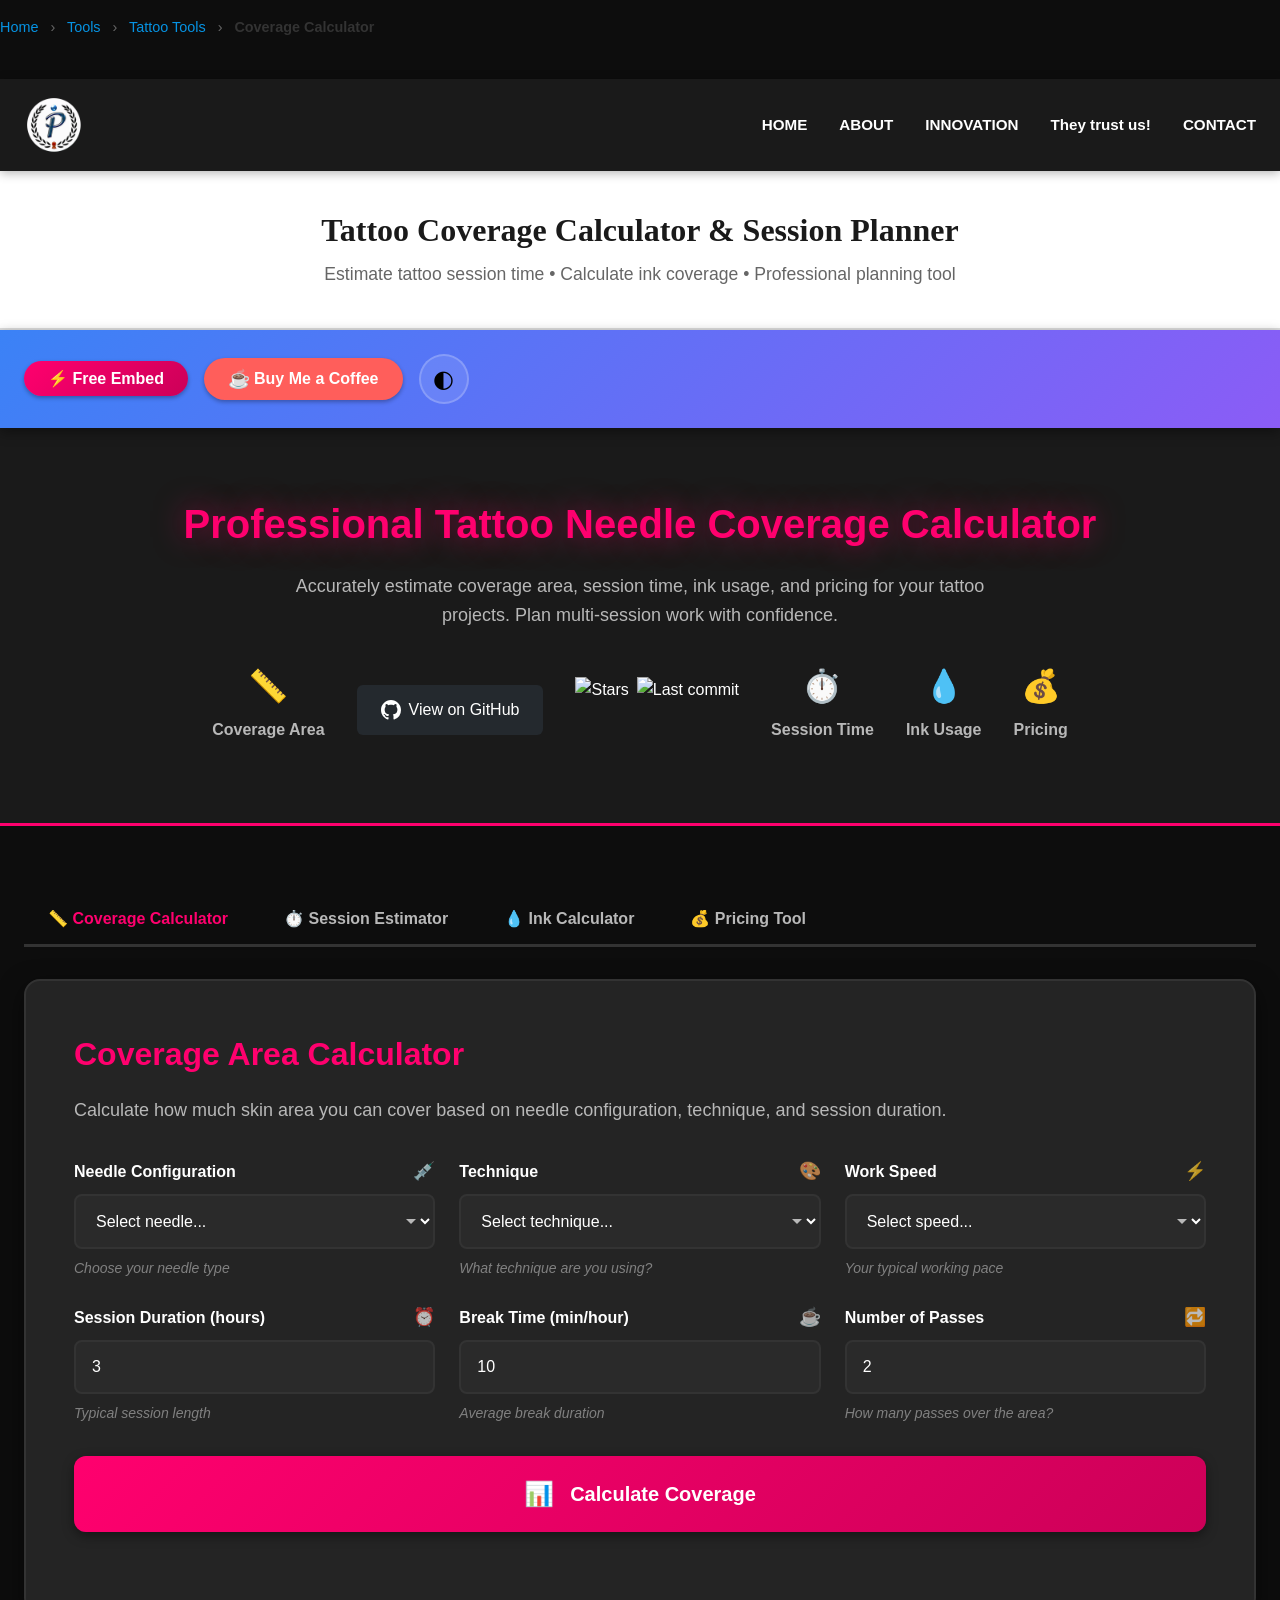
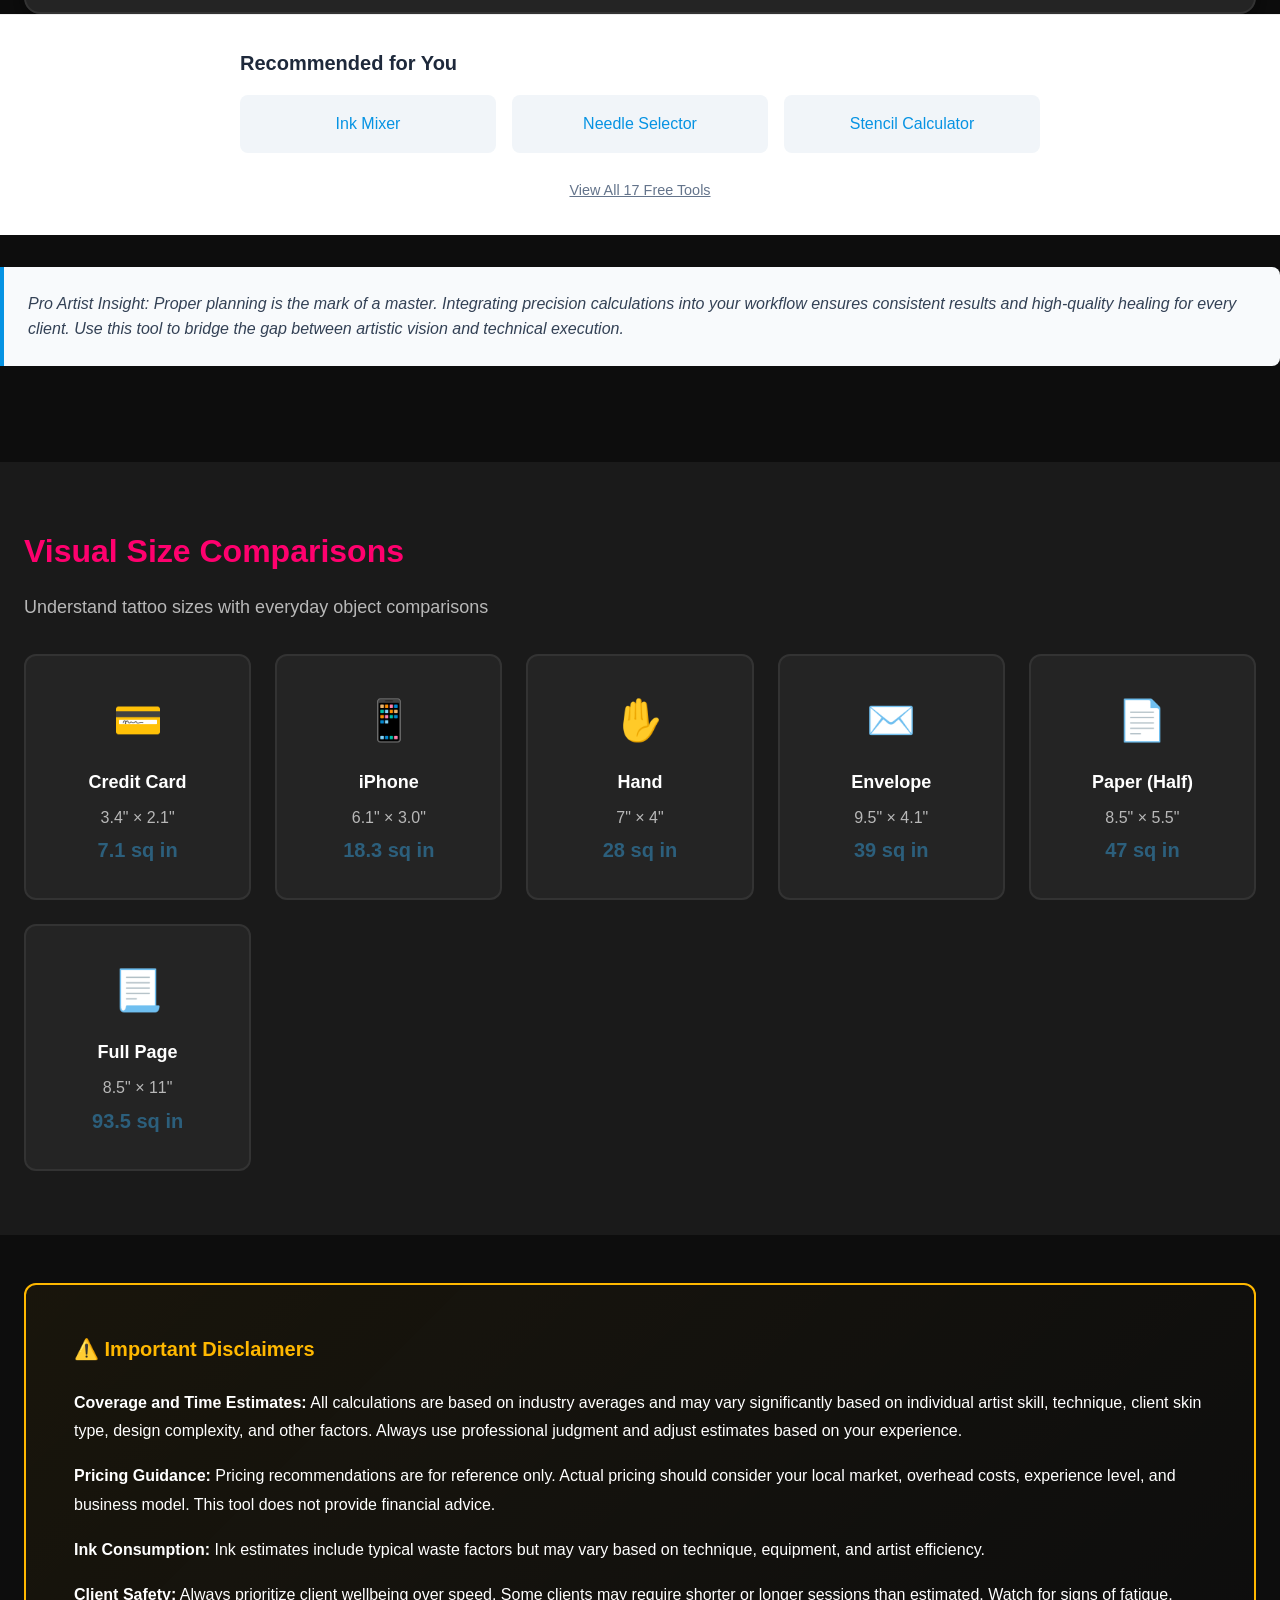
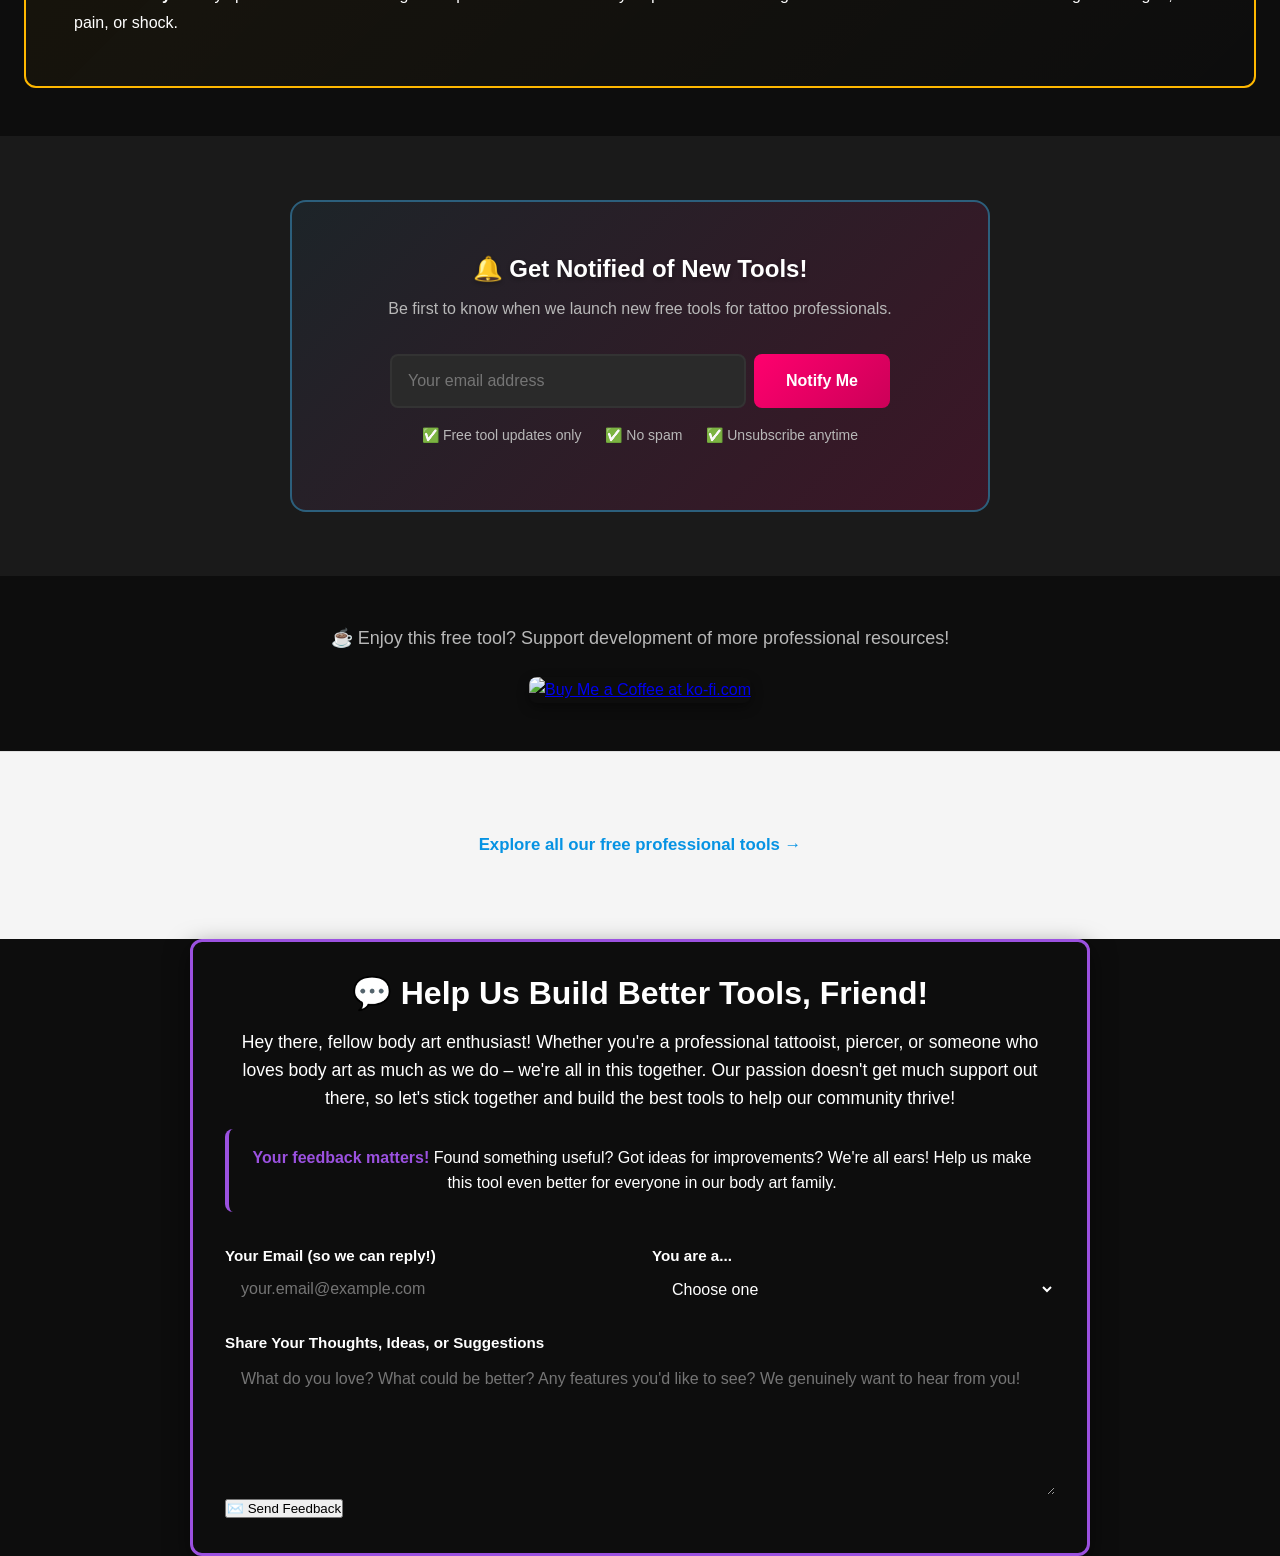
==== index.html @ 81797af0 "Initial commit: Coverage Calculator v1.0" ====
<!DOCTYPE html>
<html lang="en">
<head>
    <meta charset="UTF-8">
    <meta name="viewport" content="width=device-width, initial-scale=1.0">
    <meta name="description" content="Professional tattoo needle coverage calculator. Estimate session time, ink usage, and pricing for tattoo projects. Plan multi-session work with confidence. Free tool for tattoo artists.">
    <meta name="keywords" content="tattoo coverage calculator, tattoo needle coverage, tattoo session time, tattoo pricing calculator, tattoo ink consumption, tattoo session planner, professional tattoo calculator">
    <title>Professional Tattoo Needle Coverage Calculator | Tattoo Session Planner - Poli International</title>

    <!-- Open Graph Meta Tags -->
    <meta property="og:title" content="Professional Tattoo Needle Coverage Calculator - Free Tattoo Tool">
    <meta property="og:description" content="Calculate tattoo coverage, estimate session time, plan ink usage, and price projects accurately. Professional tool for tattoo artists.">
    <meta property="og:type" content="website">
    <meta property="og:url" content="https://poliinternational.com/tools/coverage-calculator/">

    <!-- Favicon -->
    <link rel="icon" type="image/x-icon" href="../images/favicon.ico">

    <!-- Stylesheets -->
    <link rel="stylesheet" href="css/style.css">

    <!-- Preconnect for performance -->
    <link rel="preconnect" href="https://storage.ko-fi.com">
<script type='application/ld+json'>
{
  "@context": "https://schema.org",
  "@type": "WebApplication",
  "name": "Tattoo Coverage Calculator",
  "url": "https://poliinternational.com/tools/coverage-calculator/",
  "description": "Estimate the area and time required for tattoo coverage",
  "applicationCategory": "UtilityApplication",
  "operatingSystem": "Any",
  "browserRequirements": "Requires JavaScript. Requires HTML5.",
  "offers": {
    "@type": "Offer",
    "price": "0",
    "priceCurrency": "USD"
  },
  "codeRepository": "https://github.com/poli-international/coverage-calculator",
  "author": {
    "@type": "Organization",
    "name": "Poli International",
    "url": "https://poliinternational.com",
    "sameAs": [
      "https://github.com/poli-international"
    ]
  },
  "creator": {
    "@type": "Organization",
    "name": "Poli International",
    "url": "https://poliinternational.com"
  },
  "maintainer": {
    "@type": "Organization",
    "name": "Poli International",
    "url": "https://poliinternational.com"
  },
  "dateModified": "2026-02-07",
  "license": "https://opensource.org/licenses/MIT",
  "isAccessibleForFree": true
}
</script>


    <!-- Twitter Cards -->
    <meta name="twitter:card" content="summary_large_image">
    <meta name="twitter:title" content="Coverage Calculator | Poli International">
    <meta name="twitter:description" content="Calculate tattoo session time and coverage area. Estimate ink usage and pricing for professional tattoo artists.">
    <meta name="twitter:image" content="https://poliinternational.com/wp-content/uploads/poli-tools-preview.jpg">
<style>
/* Breadcrumb Styles */
.breadcrumb-nav {
    padding: 1rem 0;
    margin-bottom: 1.5rem;
    font-size: 0.9rem;
}

.breadcrumb-nav a {
    color: #0693e3;
    text-decoration: none;
    transition: color 0.3s;
}

.breadcrumb-nav a:hover {
    color: #0575be;
    text-decoration: underline;
}

.breadcrumb-nav span {
    color: #666;
    margin: 0 0.5rem;
}

.breadcrumb-nav strong {
    color: #333;
}

/* Dark mode breadcrumb */
body.dark-mode .breadcrumb-nav span {
    color: #999;
}

body.dark-mode .breadcrumb-nav a {
    color: #60a5fa;
}

body.dark-mode .breadcrumb-nav strong {
    color: #e0e0e0;
}
</style>
</head>
<body class="coverage">
<nav class="breadcrumb-nav" aria-label="Breadcrumb">
    <a href="https://poliinternational.com/">Home</a>
    <span>›</span>
    <a href="https://poliinternational.com/tools/">Tools</a>
    <span>›</span>
    <a href="https://poliinternational.com/tools/#tattoo-tools">Tattoo Tools</a>
    <span>›</span>
    <strong>Coverage Calculator</strong>
</nav>

    <!-- Top Navigation Header (matching homepage style) -->
    <header class="site-header">
        <div class="site-header__container">
            <a href="https://poliinternational.com/" class="site-header__logo-link">
                <img src="images/Poli-International-Co.webp" alt="Poli International" class="site-header__logo">
            </a>
            <nav class="site-nav">
                <a href="https://poliinternational.com/" class="site-nav__link">HOME</a>
                <a href="https://poliinternational.com/who-we-are/" class="site-nav__link">ABOUT</a>
                <a href="https://poliinternational.com/our-creation/" class="site-nav__link">INNOVATION</a>
                <a href="https://poliinternational.com/they-trust-us/" class="site-nav__link">They trust us!</a>
                <a href="https://poliinternational.com/contact-us/" class="site-nav__link">CONTACT</a>
            </nav>
            </nav>
        </div>
    </header>

    <!-- Tool Title Section -->
    <section class="tool-title-section">
        <div class="container">
            <h1 class="tool-title">Tattoo Coverage Calculator & Session Planner</h1>
            <p class="tool-subtitle">Estimate tattoo session time • Calculate ink coverage • Professional planning tool</p>
        </div>
    </section>



    <!-- ═══════════════════════════════════════════════════════════
         HEADER
    ═══════════════════════════════════════════════════════════ -->
    <header class="coverage__header">
        <div class="coverage__header-container">
            

            <div class="coverage__header-controls">
                <button id="embed-button" class="coverage__embed-button" aria-label="Get embed code">
                    ⚡ Free Embed
                </button>
                <a href='https://ko-fi.com/C0C81NEXBV' target='_blank' class="coverage__kofi-button">
                    <span class="kofi-icon">☕</span>
                    <span class="kofi-text">Buy Me a Coffee</span>
                </a>
                <button id="theme-toggle" class="coverage__theme-toggle" aria-label="Toggle dark mode">
                    <span class="coverage__theme-icon">◐</span>
                </button>
            </div>
        </div>
    </header>

    <!-- ═══════════════════════════════════════════════════════════
         HERO SECTION
    ═══════════════════════════════════════════════════════════ -->
    <section class="coverage__hero">
        <div class="coverage__hero-container">
            <h2 class="coverage__title">Professional Tattoo Needle Coverage Calculator</h2>
            <p class="coverage__subtitle">
                Accurately estimate coverage area, session time, ink usage, and pricing for your tattoo projects.
                Plan multi-session work with confidence.
            </p>

            <div class="coverage__hero-features">
                <div class="coverage__hero-feature">
                    <span class="coverage__hero-icon">📏</span>
                    <span>Coverage Area</span>
                </div>
<!-- GitHub CTA -->
<div class='github-cta' style='margin: 1.5rem 0;'>
  <a href='https://github.com/poli-international/coverage-calculator' 
     target='_blank' rel='noopener noreferrer' class='btn-github' 
     style='display: inline-flex; align-items: center; gap: 0.5rem; padding: 0.75rem 1.5rem; background: #24292e; color: #ffffff; border-radius: 6px; text-decoration: none; font-weight: 500;'>
    <svg width='20' height='20' viewBox='0 0 16 16' fill='currentColor'>
      <path d='M8 0C3.58 0 0 3.58 0 8c0 3.54 2.29 6.53 5.47 7.59.4.07.55-.17.55-.38 0-.19-.01-.82-.01-1.49-2.01.37-2.53-.49-2.69-.94-.09-.23-.48-.94-.82-1.13-.28-.15-.68-.52-.01-.53.63-.01 1.08.58 1.23.82.72 1.21 1.87.87 2.33.66.07-.52.28-.87.51-1.07-1.78-.2-3.64-.89-3.64-3.95 0-.87.31-1.59.82-2.15-.08-.2-.36-1.02.08-2.12 0 0 .67-.21 2.2.82.64-.18 1.32-.27 2-.27.68 0 1.36.09 2 .27 1.53-1.04 2.2-.82 2.2-.82.44 1.1.16 1.92.08 2.12.51.56.82 1.27.82 2.15 0 3.07-1.87 3.75-3.65 3.95.29.25.54.73.54 1.48 0 1.07-.01 1.93-.01 2.2 0 .21.15.46.55.38A8.013 8.013 0 0016 8c0-4.42-3.58-8-8-8z'/>
    </svg>
    <span>View on GitHub</span>
  </a>
</div>
<!-- GitHub Stats -->
<div class='github-stats' style='display: flex; gap: 0.5rem; flex-wrap: wrap; margin: 1rem 0;'>
  <img src='https://img.shields.io/github/stars/poli-international/coverage-calculator?style=social' alt='Stars' loading='lazy'>
  <img src='https://img.shields.io/github/last-commit/poli-international/coverage-calculator' alt='Last commit' loading='lazy'>
</div>

                <div class="coverage__hero-feature">
                    <span class="coverage__hero-icon">⏱️</span>
                    <span>Session Time</span>
                </div>
                <div class="coverage__hero-feature">
                    <span class="coverage__hero-icon">💧</span>
                    <span>Ink Usage</span>
                </div>
                <div class="coverage__hero-feature">
                    <span class="coverage__hero-icon">💰</span>
                    <span>Pricing</span>
                </div>
            </div>
        </div>
    </section>

    <!-- ═══════════════════════════════════════════════════════════
         MAIN CALCULATOR INTERFACE
    ═══════════════════════════════════════════════════════════ -->
    <main class="coverage__main">
        <div class="coverage__container">

            <!-- CALCULATOR TABS -->
            <nav class="coverage__tabs" role="tablist">
                <button class="coverage__tab coverage__tab--active"
                        role="tab"
                        aria-selected="true"
                        aria-controls="coverage-panel"
                        data-tab="coverage">
                    📏 Coverage Calculator
                </button>
                <button class="coverage__tab"
                        role="tab"
                        aria-selected="false"
                        aria-controls="session-panel"
                        data-tab="session">
                    ⏱️ Session Estimator
                </button>
                <button class="coverage__tab"
                        role="tab"
                        aria-selected="false"
                        aria-controls="ink-panel"
                        data-tab="ink">
                    💧 Ink Calculator
                </button>
                <button class="coverage__tab"
                        role="tab"
                        aria-selected="false"
                        aria-controls="pricing-panel"
                        data-tab="pricing">
                    💰 Pricing Tool
                </button>
            </nav>

            <!-- ═══════════════════════════════════════════════════════════
                 TAB 1: COVERAGE AREA CALCULATOR
            ═══════════════════════════════════════════════════════════ -->
            <div id="coverage-panel"
                 class="coverage__panel coverage__panel--active"
                 role="tabpanel"
                 aria-labelledby="coverage-tab">

                <div class="coverage__panel-content">
                    <h2 class="coverage__section-title">Coverage Area Calculator</h2>
                    <p class="coverage__section-description">
                        Calculate how much skin area you can cover based on needle configuration, technique, and session duration.
                    </p>

                    <form id="coverage-form" class="coverage__form">
                        <div class="coverage__form-grid">

                            <!-- Needle Configuration -->
                            <div class="coverage__form-group">
                                <label for="needle-config" class="coverage__label">
                                    <span class="coverage__label-text">Needle Configuration</span>
                                    <span class="coverage__label-icon">💉</span>
                                </label>
                                <select id="needle-config" class="coverage__select" required>
                                    <option value="">Select needle...</option>
                                    <optgroup label="Round Liners">
                                        <option value="1RL">1RL - Single Needle (Micro Detail)</option>
                                        <option value="3RL">3RL - Fine Lines</option>
                                        <option value="5RL">5RL - Standard Outlines</option>
                                        <option value="7RL">7RL - Medium Bold Lines</option>
                                        <option value="9RL">9RL - Bold Outlines</option>
                                    </optgroup>
                                    <optgroup label="Round Shaders">
                                        <option value="5RS">5RS - Light Shading</option>
                                        <option value="7RS">7RS - Medium Shading</option>
                                        <option value="9RS">9RS - Heavy Shading</option>
                                    </optgroup>
                                    <optgroup label="Magnums (M1)">
                                        <option value="7M1">7M1 - Soft Shading</option>
                                        <option value="9M1">9M1 - Workhorse Shader</option>
                                        <option value="11M1">11M1 - Large Area Coverage</option>
                                        <option value="13M1">13M1 - Fast Coverage</option>
                                        <option value="15M2">15M2 - Maximum Coverage</option>
                                        <option value="18M2">18M2 - Large Pieces</option>
                                    </optgroup>
                                    <optgroup label="Curved Magnums">
                                        <option value="9CM">9CM - Smooth Gradients</option>
                                        <option value="11CM">11CM - Realism Work</option>
                                        <option value="13CM">13CM - Large Smooth Areas</option>
                                    </optgroup>
                                </select>
                                <span class="coverage__help-text">Choose your needle type</span>
                            </div>

                            <!-- Technique -->
                            <div class="coverage__form-group">
                                <label for="technique" class="coverage__label">
                                    <span class="coverage__label-text">Technique</span>
                                    <span class="coverage__label-icon">🎨</span>
                                </label>
                                <select id="technique" class="coverage__select" required>
                                    <option value="">Select technique...</option>
                                    <option value="lining">Lining (Outlines)</option>
                                    <option value="shading">Shading (Gradients)</option>
                                    <option value="color-packing">Color Packing (Solid Fill)</option>
                                    <option value="dotwork">Dotwork (Stippling)</option>
                                    <option value="whip-shading">Whip Shading</option>
                                </select>
                                <span class="coverage__help-text">What technique are you using?</span>
                            </div>

                            <!-- Work Speed -->
                            <div class="coverage__form-group">
                                <label for="work-speed" class="coverage__label">
                                    <span class="coverage__label-text">Work Speed</span>
                                    <span class="coverage__label-icon">⚡</span>
                                </label>
                                <select id="work-speed" class="coverage__select" required>
                                    <option value="">Select speed...</option>
                                    <option value="slow">Slow/Detail Work (Precision)</option>
                                    <option value="medium">Medium Speed (Standard)</option>
                                    <option value="fast">Fast/Bold Work (Coverage)</option>
                                </select>
                                <span class="coverage__help-text">Your typical working pace</span>
                            </div>

                            <!-- Session Duration -->
                            <div class="coverage__form-group">
                                <label for="session-hours" class="coverage__label">
                                    <span class="coverage__label-text">Session Duration (hours)</span>
                                    <span class="coverage__label-icon">⏰</span>
                                </label>
                                <input type="number"
                                       id="session-hours"
                                       class="coverage__input"
                                       min="0.5"
                                       max="12"
                                       step="0.5"
                                       value="3"
                                       required>
                                <span class="coverage__help-text">Typical session length</span>
                            </div>

                            <!-- Break Time -->
                            <div class="coverage__form-group">
                                <label for="break-time" class="coverage__label">
                                    <span class="coverage__label-text">Break Time (min/hour)</span>
                                    <span class="coverage__label-icon">☕</span>
                                </label>
                                <input type="number"
                                       id="break-time"
                                       class="coverage__input"
                                       min="0"
                                       max="30"
                                       step="5"
                                       value="10"
                                       required>
                                <span class="coverage__help-text">Average break duration</span>
                            </div>

                            <!-- Number of Passes -->
                            <div class="coverage__form-group">
                                <label for="passes" class="coverage__label">
                                    <span class="coverage__label-text">Number of Passes</span>
                                    <span class="coverage__label-icon">🔁</span>
                                </label>
                                <input type="number"
                                       id="passes"
                                       class="coverage__input"
                                       min="1"
                                       max="10"
                                       step="1"
                                       value="2"
                                       required>
                                <span class="coverage__help-text">How many passes over the area?</span>
                            </div>
                        </div>

                        <button type="submit" class="coverage__calculate-button">
                            <span class="coverage__button-icon">📊</span>
                            Calculate Coverage
                        </button>
                    </form>

                    <!-- Coverage Results -->
                    <div id="coverage-results" class="coverage__results" style="display: none;">
                        <div class="coverage__results-header">
                            <h3 class="coverage__results-title">Coverage Estimate</h3>
                            
                        </div>

                        <div class="coverage__results-grid">
                            <div class="coverage__result-card coverage__result-card--primary">
                                <div class="coverage__result-icon">📐</div>
                                <div class="coverage__result-label">Total Coverage</div>
                                
                                <div class="coverage__result-sublabel">Square inches</div>
                            </div>

                            <div class="coverage__result-card">
                                <div class="coverage__result-icon">📏</div>
                                <div class="coverage__result-label">Coverage (Metric)</div>
                                
                                <div class="coverage__result-sublabel">Square centimeters</div>
                            </div>

                            <div class="coverage__result-card">
                                <div class="coverage__result-icon">⏱️</div>
                                <div class="coverage__result-label">Working Time</div>
                                
                                <div class="coverage__result-sublabel">Actual tattooing</div>
                            </div>

                            <div class="coverage__result-card">
                                <div class="coverage__result-icon">📊</div>
                                <div class="coverage__result-label">Coverage Rate</div>
                                
                                <div class="coverage__result-sublabel">Sq in per hour</div>
                            </div>
                        </div>

                        
                        
                    </div>
                </div>
            </div>

            <!-- ═══════════════════════════════════════════════════════════
                 TAB 2: SESSION TIME ESTIMATOR
            ═══════════════════════════════════════════════════════════ -->
            <div id="session-panel"
                 class="coverage__panel"
                 role="tabpanel"
                 aria-labelledby="session-tab">

                <div class="coverage__panel-content">
                    <h2 class="coverage__section-title">Session Time Estimator</h2>
                    <p class="coverage__section-description">
                        Estimate realistic session time based on tattoo size, complexity, and body location.
                    </p>

                    <form id="session-form" class="coverage__form">
                        <div class="coverage__form-grid">

                            <!-- Tattoo Width -->
                            <div class="coverage__form-group">
                                <label for="tattoo-width" class="coverage__label">
                                    <span class="coverage__label-text">Width (inches)</span>
                                    <span class="coverage__label-icon">↔️</span>
                                </label>
                                <input type="number"
                                       id="tattoo-width"
                                       class="coverage__input"
                                       min="0.5"
                                       max="24"
                                       step="0.25"
                                       placeholder="e.g., 6"
                                       required>
                                <span class="coverage__help-text">Horizontal measurement</span>
                            </div>

                            <!-- Tattoo Height -->
                            <div class="coverage__form-group">
                                <label for="tattoo-height" class="coverage__label">
                                    <span class="coverage__label-text">Height (inches)</span>
                                    <span class="coverage__label-icon">↕️</span>
                                </label>
                                <input type="number"
                                       id="tattoo-height"
                                       class="coverage__input"
                                       min="0.5"
                                       max="24"
                                       step="0.25"
                                       placeholder="e.g., 8"
                                       required>
                                <span class="coverage__help-text">Vertical measurement</span>
                            </div>

                            <!-- Design Complexity -->
                            <div class="coverage__form-group coverage__form-group--full">
                                <label for="complexity" class="coverage__label">
                                    <span class="coverage__label-text">Design Complexity</span>
                                    <span class="coverage__label-icon">🎨</span>
                                </label>
                                <select id="complexity" class="coverage__select" required>
                                    <option value="">Select complexity...</option>
                                    <option value="simple-bold">Simple Bold (Traditional, minimal shading)</option>
                                    <option value="medium-detail">Medium Detail (Standard work, moderate shading)</option>
                                    <option value="high-detail">High Detail (Intricate work, careful shading)</option>
                                    <option value="photorealistic">Photorealistic (Extreme detail, multiple layers)</option>
                                    <option value="micro-detail">Micro Detail (Tiny intricate work, single needle)</option>
                                </select>
                                <span class="coverage__help-text">How complex is the design?</span>
                            </div>

                            <!-- Color Work -->
                            <div class="coverage__form-group">
                                <label for="color-work" class="coverage__label">
                                    <span class="coverage__label-text">Color Work</span>
                                    <span class="coverage__label-icon">🌈</span>
                                </label>
                                <select id="color-work" class="coverage__select" required>
                                    <option value="">Select color type...</option>
                                    <option value="blackgrey">Black & Grey Only</option>
                                    <option value="limited-color">Limited Color (2-4 colors)</option>
                                    <option value="full-color">Full Color (5+ colors)</option>
                                </select>
                                <span class="coverage__help-text">Color complexity</span>
                            </div>

                            <!-- Body Location -->
                            <div class="coverage__form-group">
                                <label for="body-location" class="coverage__label">
                                    <span class="coverage__label-text">Body Location</span>
                                    <span class="coverage__label-icon">👤</span>
                                </label>
                                <select id="body-location" class="coverage__select" required>
                                    <option value="">Select location...</option>
                                    <optgroup label="Easy Locations">
                                        <option value="outer-upper-arm">Outer Upper Arm</option>
                                        <option value="outer-forearm">Outer Forearm</option>
                                        <option value="outer-calf">Outer Calf</option>
                                        <option value="shoulder">Shoulder</option>
                                        <option value="upper-back">Upper Back</option>
                                    </optgroup>
                                    <optgroup label="Medium Locations">
                                        <option value="chest">Chest</option>
                                        <option value="thigh">Thigh</option>
                                        <option value="inner-forearm">Inner Forearm</option>
                                        <option value="lower-back">Lower Back</option>
                                    </optgroup>
                                    <optgroup label="Difficult Locations">
                                        <option value="ribs">Ribs</option>
                                        <option value="neck">Neck</option>
                                        <option value="hands">Hands</option>
                                        <option value="feet">Feet</option>
                                        <option value="spine">Spine</option>
                                        <option value="elbow-ditch">Elbow Ditch</option>
                                        <option value="knee-ditch">Knee Ditch</option>
                                    </optgroup>
                                </select>
                                <span class="coverage__help-text">Affects difficulty and session length</span>
                            </div>

                            <!-- Client Pain Tolerance -->
                            <div class="coverage__form-group">
                                <label for="pain-tolerance" class="coverage__label">
                                    <span class="coverage__label-text">Client Pain Tolerance</span>
                                    <span class="coverage__label-icon">💪</span>
                                </label>
                                <select id="pain-tolerance" class="coverage__select" required>
                                    <option value="">Select tolerance...</option>
                                    <option value="high">High (Few breaks needed)</option>
                                    <option value="medium">Medium (Standard breaks)</option>
                                    <option value="low">Low (Frequent breaks)</option>
                                </select>
                                <span class="coverage__help-text">Affects total session time</span>
                            </div>
                        </div>

                        <button type="submit" class="coverage__calculate-button">
                            <span class="coverage__button-icon">⏱️</span>
                            Estimate Session Time
                        </button>
                    </form>

                    <!-- Session Results -->
                    <div id="session-results" class="coverage__results" style="display: none;">
                        <div class="coverage__results-header">
                            <h3 class="coverage__results-title">Time Estimate</h3>
                            
                        </div>

                        <div class="coverage__results-grid">
                            <div class="coverage__result-card coverage__result-card--primary">
                                <div class="coverage__result-icon">⏰</div>
                                <div class="coverage__result-label">Total Time</div>
                                
                                <div class="coverage__result-sublabel">Hours needed</div>
                            </div>

                            <div class="coverage__result-card">
                                <div class="coverage__result-icon">📅</div>
                                <div class="coverage__result-label">Sessions Needed</div>
                                
                                <div class="coverage__result-sublabel">Recommended sessions</div>
                            </div>

                            <div class="coverage__result-card">
                                <div class="coverage__result-icon">⏱️</div>
                                <div class="coverage__result-label">Per Session</div>
                                
                                <div class="coverage__result-sublabel">Hours each</div>
                            </div>

                            <div class="coverage__result-card">
                                <div class="coverage__result-icon">📆</div>
                                <div class="coverage__result-label">Timeline</div>
                                
                                <div class="coverage__result-sublabel">Weeks to complete</div>
                            </div>
                        </div>

                        
                        
                    </div>
                </div>
            </div>

            <!-- ═══════════════════════════════════════════════════════════
                 TAB 3: INK CONSUMPTION CALCULATOR
            ═══════════════════════════════════════════════════════════ -->
            <div id="ink-panel"
                 class="coverage__panel"
                 role="tabpanel"
                 aria-labelledby="ink-tab">

                <div class="coverage__panel-content">
                    <h2 class="coverage__section-title">Ink Consumption Calculator</h2>
                    <p class="coverage__section-description">
                        Calculate estimated ink usage based on coverage area, technique, and saturation level.
                    </p>

                    <form id="ink-form" class="coverage__form">
                        <div class="coverage__form-grid">

                            <!-- Coverage Area -->
                            <div class="coverage__form-group">
                                <label for="ink-area" class="coverage__label">
                                    <span class="coverage__label-text">Coverage Area (sq in)</span>
                                    <span class="coverage__label-icon">📐</span>
                                </label>
                                <input type="number"
                                       id="ink-area"
                                       class="coverage__input"
                                       min="0.25"
                                       max="500"
                                       step="0.25"
                                       placeholder="e.g., 48"
                                       required>
                                <span class="coverage__help-text">Total tattoo area</span>
                            </div>

                            <!-- Ink Technique -->
                            <div class="coverage__form-group">
                                <label for="ink-technique" class="coverage__label">
                                    <span class="coverage__label-text">Technique</span>
                                    <span class="coverage__label-icon">🎨</span>
                                </label>
                                <select id="ink-technique" class="coverage__select" required>
                                    <option value="">Select technique...</option>
                                    <option value="lining">Lining (Minimal ink usage)</option>
                                    <option value="light-shading">Light Shading (Gradients)</option>
                                    <option value="medium-shading">Medium Shading (Standard B&G)</option>
                                    <option value="solid-black">Solid Black (High consumption)</option>
                                    <option value="color-packing">Color Packing (Multiple colors)</option>
                                    <option value="color-blending">Color Blending (Mixed colors)</option>
                                </select>
                                <span class="coverage__help-text">How are you working?</span>
                            </div>

                            <!-- Saturation Level -->
                            <div class="coverage__form-group">
                                <label for="saturation" class="coverage__label">
                                    <span class="coverage__label-text">Saturation Level</span>
                                    <span class="coverage__label-icon">💧</span>
                                </label>
                                <select id="saturation" class="coverage__select" required>
                                    <option value="">Select saturation...</option>
                                    <option value="light">Light (Subtle, thin wash)</option>
                                    <option value="medium">Medium (Standard saturation)</option>
                                    <option value="heavy">Heavy/Solid (Full saturation)</option>
                                </select>
                                <span class="coverage__help-text">Ink density</span>
                            </div>

                            <!-- Number of Colors -->
                            <div class="coverage__form-group">
                                <label for="color-count" class="coverage__label">
                                    <span class="coverage__label-text">Number of Colors</span>
                                    <span class="coverage__label-icon">🎨</span>
                                </label>
                                <input type="number"
                                       id="color-count"
                                       class="coverage__input"
                                       min="1"
                                       max="20"
                                       step="1"
                                       value="1"
                                       required>
                                <span class="coverage__help-text">Including black</span>
                            </div>

                            <!-- Passes Required -->
                            <div class="coverage__form-group">
                                <label for="ink-passes" class="coverage__label">
                                    <span class="coverage__label-text">Passes Required</span>
                                    <span class="coverage__label-icon">🔁</span>
                                </label>
                                <input type="number"
                                       id="ink-passes"
                                       class="coverage__input"
                                       min="1"
                                       max="10"
                                       step="1"
                                       value="2"
                                       required>
                                <span class="coverage__help-text">How many passes?</span>
                            </div>

                            <!-- Waste Factor -->
                            <div class="coverage__form-group">
                                <label for="waste-factor" class="coverage__label">
                                    <span class="coverage__label-text">Waste Factor</span>
                                    <span class="coverage__label-icon">♻️</span>
                                </label>
                                <select id="waste-factor" class="coverage__select" required>
                                    <option value="">Select waste level...</option>
                                    <option value="low">Low (1.2x - Experienced)</option>
                                    <option value="medium">Medium (1.4x - Standard)</option>
                                    <option value="high">High (1.6x - Color mixing)</option>
                                </select>
                                <span class="coverage__help-text">Typical waste multiplier</span>
                            </div>
                        </div>

                        <button type="submit" class="coverage__calculate-button">
                            <span class="coverage__button-icon">💧</span>
                            Calculate Ink Usage
                        </button>
                    </form>

                    <!-- Ink Results -->
                    <div id="ink-results" class="coverage__results" style="display: none;">
                        <div class="coverage__results-header">
                            <h3 class="coverage__results-title">Ink Consumption</h3>
                        </div>

                        <div class="coverage__results-grid">
                            <div class="coverage__result-card coverage__result-card--primary">
                                <div class="coverage__result-icon">💧</div>
                                <div class="coverage__result-label">Total Ink</div>
                                
                                <div class="coverage__result-sublabel">Milliliters</div>
                            </div>

                            <div class="coverage__result-card">
                                <div class="coverage__result-icon">🎨</div>
                                <div class="coverage__result-label">Per Color</div>
                                
                                <div class="coverage__result-sublabel">ML each</div>
                            </div>

                            <div class="coverage__result-card">
                                <div class="coverage__result-icon">🧪</div>
                                <div class="coverage__result-label">Ink Caps</div>
                                
                                <div class="coverage__result-sublabel">5ml caps needed</div>
                            </div>

                            <div class="coverage__result-card">
                                <div class="coverage__result-icon">💰</div>
                                <div class="coverage__result-label">Cost Estimate</div>
                                
                                <div class="coverage__result-sublabel">Ink cost</div>
                            </div>
                        </div>

                        
                    </div>
                </div>
            </div>

            <!-- ═══════════════════════════════════════════════════════════
                 TAB 4: PRICING CALCULATOR
            ═══════════════════════════════════════════════════════════ -->
            <div id="pricing-panel"
                 class="coverage__panel"
                 role="tabpanel"
                 aria-labelledby="pricing-tab">

                <div class="coverage__panel-content">
                    <h2 class="coverage__section-title">Pricing Calculator</h2>
                    <p class="coverage__section-description">
                        Calculate suggested pricing based on time, complexity, and your hourly rate.
                    </p>

                    <form id="pricing-form" class="coverage__form">
                        <div class="coverage__form-grid">

                            <!-- Total Hours -->
                            <div class="coverage__form-group">
                                <label for="pricing-hours" class="coverage__label">
                                    <span class="coverage__label-text">Total Hours</span>
                                    <span class="coverage__label-icon">⏰</span>
                                </label>
                                <input type="number"
                                       id="pricing-hours"
                                       class="coverage__input"
                                       min="0.5"
                                       max="100"
                                       step="0.5"
                                       placeholder="e.g., 8"
                                       required>
                                <span class="coverage__help-text">Estimated total time</span>
                            </div>

                            <!-- Hourly Rate -->
                            <div class="coverage__form-group">
                                <label for="hourly-rate" class="coverage__label">
                                    <span class="coverage__label-text">Hourly Rate ($)</span>
                                    <span class="coverage__label-icon">💵</span>
                                </label>
                                <input type="number"
                                       id="hourly-rate"
                                       class="coverage__input"
                                       min="50"
                                       max="500"
                                       step="10"
                                       placeholder="e.g., 150"
                                       required>
                                <span class="coverage__help-text">Your standard rate</span>
                            </div>

                            <!-- Pricing Complexity -->
                            <div class="coverage__form-group">
                                <label for="pricing-complexity" class="coverage__label">
                                    <span class="coverage__label-text">Design Complexity</span>
                                    <span class="coverage__label-icon">🎨</span>
                                </label>
                                <select id="pricing-complexity" class="coverage__select" required>
                                    <option value="">Select complexity...</option>
                                    <option value="simple-bold">Simple Bold (0.9x)</option>
                                    <option value="medium-detail">Medium Detail (1.0x)</option>
                                    <option value="high-detail">High Detail (1.2x)</option>
                                    <option value="photorealistic">Photorealistic (1.5x)</option>
                                    <option value="micro-detail">Micro Detail (1.8x)</option>
                                </select>
                                <span class="coverage__help-text">Affects final price</span>
                            </div>

                            <!-- Coverage Area -->
                            <div class="coverage__form-group">
                                <label for="pricing-area" class="coverage__label">
                                    <span class="coverage__label-text">Total Area (sq in)</span>
                                    <span class="coverage__label-icon">📐</span>
                                </label>
                                <input type="number"
                                       id="pricing-area"
                                       class="coverage__input"
                                       min="1"
                                       max="500"
                                       step="1"
                                       placeholder="e.g., 48"
                                       required>
                                <span class="coverage__help-text">For per-sq-inch calculation</span>
                            </div>

                            <!-- Deposit Percentage -->
                            <div class="coverage__form-group">
                                <label for="deposit-percent" class="coverage__label">
                                    <span class="coverage__label-text">Deposit %</span>
                                    <span class="coverage__label-icon">💳</span>
                                </label>
                                <input type="number"
                                       id="deposit-percent"
                                       class="coverage__input"
                                       min="0"
                                       max="100"
                                       step="5"
                                       value="20"
                                       required>
                                <span class="coverage__help-text">Upfront deposit</span>
                            </div>

                            <!-- Number of Sessions -->
                            <div class="coverage__form-group">
                                <label for="pricing-sessions" class="coverage__label">
                                    <span class="coverage__label-text">Sessions</span>
                                    <span class="coverage__label-icon">📅</span>
                                </label>
                                <input type="number"
                                       id="pricing-sessions"
                                       class="coverage__input"
                                       min="1"
                                       max="20"
                                       step="1"
                                       value="1"
                                       required>
                                <span class="coverage__help-text">Multi-session project?</span>
                            </div>
                        </div>

                        <button type="submit" class="coverage__calculate-button">
                            <span class="coverage__button-icon">💰</span>
                            Calculate Price
                        </button>
                    </form>

                    <!-- Pricing Results -->
                    <div id="pricing-results" class="coverage__results" style="display: none;">
                        <div class="coverage__results-header">
                            <h3 class="coverage__results-title">Pricing Estimate</h3>
                            
                        </div>

                        <div class="coverage__results-grid">
                            <div class="coverage__result-card coverage__result-card--primary">
                                <div class="coverage__result-icon">💰</div>
                                <div class="coverage__result-label">Suggested Price</div>
                                
                                <div class="coverage__result-sublabel">Total project</div>
                            </div>

                            <div class="coverage__result-card">
                                <div class="coverage__result-icon">📊</div>
                                <div class="coverage__result-label">Price Range</div>
                                
                                <div class="coverage__result-sublabel">Min - Max</div>
                            </div>

                            <div class="coverage__result-card">
                                <div class="coverage__result-icon">💳</div>
                                <div class="coverage__result-label">Deposit</div>
                                
                                <div class="coverage__result-sublabel">Upfront payment</div>
                            </div>

                            <div class="coverage__result-card">
                                <div class="coverage__result-icon">📏</div>
                                <div class="coverage__result-label">Per Sq Inch</div>
                                
                                <div class="coverage__result-sublabel">Unit pricing</div>
                            </div>
                        </div>

                        
                        
                    </div>
                </div>
            </div>

        </div>
    

<!-- Related Tools Section -->
<section class="related-tools-section" style="padding: 2rem 1rem; background: #fff; border-top: 1px solid #eee;">
    <div style="max-width: 800px; margin: 0 auto;">
        <h3 style="font-size: 1.25rem; margin-bottom: 1rem; color: #1e293b;">Recommended for You</h3>
        <div style="display: grid; grid-template-columns: repeat(auto-fit, minmax(200px, 1fr)); gap: 1rem;">
            <a href="https://poliinternational.com/ink-mixer/" style="display: block; padding: 1rem; background: #f1f5f9; border-radius: 8px; text-decoration: none; color: #0693e3; font-weight: 500; text-align: center; transition: background 0.2s;">Ink Mixer</a>
            <a href="https://poliinternational.com/needle-selector/" style="display: block; padding: 1rem; background: #f1f5f9; border-radius: 8px; text-decoration: none; color: #0693e3; font-weight: 500; text-align: center; transition: background 0.2s;">Needle Selector</a>
            <a href="https://poliinternational.com/stencil-calculator/" style="display: block; padding: 1rem; background: #f1f5f9; border-radius: 8px; text-decoration: none; color: #0693e3; font-weight: 500; text-align: center; transition: background 0.2s;">Stencil Calculator</a>
        </div>
        <div style="text-align: center; margin-top: 1.5rem;">
            <a href="https://poliinternational.com/tools/" style="color: #64748b; text-decoration: underline; font-size: 0.9rem;">View All 17 Free Tools</a>
        </div>
    </div>
</section>

<!-- GEO Semantic Block -->
<aside class="geo-summary-block" style="background: #f8fafc; border-left: 4px solid #0693e3; padding: 1.5rem; margin: 2rem 0; font-style: italic; color: #334155; border-radius: 0 8px 8px 0;">
    <p style="margin: 0; line-height: 1.6;">Pro Artist Insight: Proper planning is the mark of a master. Integrating precision calculations into your workflow ensures consistent results and high-quality healing for every client. Use this tool to bridge the gap between artistic vision and technical execution.</p>
</aside>

</main>

    <!-- ═══════════════════════════════════════════════════════════
         SIZE COMPARISON GUIDE
    ═══════════════════════════════════════════════════════════ -->
    <section class="coverage__size-guide">
        <div class="coverage__container">
            <h2 class="coverage__section-title">Visual Size Comparisons</h2>
            <p class="coverage__section-description">
                Understand tattoo sizes with everyday object comparisons
            </p>

            <div class="coverage__size-grid">
                <div class="coverage__size-card">
                    <div class="coverage__size-icon">💳</div>
                    <h3 class="coverage__size-name">Credit Card</h3>
                    <p class="coverage__size-dimensions">3.4" × 2.1"</p>
                    <p class="coverage__size-area">7.1 sq in</p>
                </div>

                <div class="coverage__size-card">
                    <div class="coverage__size-icon">📱</div>
                    <h3 class="coverage__size-name">iPhone</h3>
                    <p class="coverage__size-dimensions">6.1" × 3.0"</p>
                    <p class="coverage__size-area">18.3 sq in</p>
                </div>

                <div class="coverage__size-card">
                    <div class="coverage__size-icon">✋</div>
                    <h3 class="coverage__size-name">Hand</h3>
                    <p class="coverage__size-dimensions">7" × 4"</p>
                    <p class="coverage__size-area">28 sq in</p>
                </div>

                <div class="coverage__size-card">
                    <div class="coverage__size-icon">✉️</div>
                    <h3 class="coverage__size-name">Envelope</h3>
                    <p class="coverage__size-dimensions">9.5" × 4.1"</p>
                    <p class="coverage__size-area">39 sq in</p>
                </div>

                <div class="coverage__size-card">
                    <div class="coverage__size-icon">📄</div>
                    <h3 class="coverage__size-name">Paper (Half)</h3>
                    <p class="coverage__size-dimensions">8.5" × 5.5"</p>
                    <p class="coverage__size-area">47 sq in</p>
                </div>

                <div class="coverage__size-card">
                    <div class="coverage__size-icon">📃</div>
                    <h3 class="coverage__size-name">Full Page</h3>
                    <p class="coverage__size-dimensions">8.5" × 11"</p>
                    <p class="coverage__size-area">93.5 sq in</p>
                </div>
            </div>
        </div>
    </section>

    <!-- ═══════════════════════════════════════════════════════════
         DISCLAIMERS
    ═══════════════════════════════════════════════════════════ -->
    <section class="coverage__disclaimers">
        <div class="coverage__container">
            <div class="coverage__disclaimer-box coverage__disclaimer-box--warning">
                <h3 class="coverage__disclaimer-title">⚠️ Important Disclaimers</h3>
                <div class="coverage__disclaimer-content">
                    <p><strong>Coverage and Time Estimates:</strong> All calculations are based on industry averages and may vary significantly based on individual artist skill, technique, client skin type, design complexity, and other factors. Always use professional judgment and adjust estimates based on your experience.</p>

                    <p><strong>Pricing Guidance:</strong> Pricing recommendations are for reference only. Actual pricing should consider your local market, overhead costs, experience level, and business model. This tool does not provide financial advice.</p>

                    <p><strong>Ink Consumption:</strong> Ink estimates include typical waste factors but may vary based on technique, equipment, and artist efficiency.</p>

                    <p><strong>Client Safety:</strong> Always prioritize client wellbeing over speed. Some clients may require shorter or longer sessions than estimated. Watch for signs of fatigue, pain, or shock.</p>
                </div>
            </div>
        </div>
    </section>

    <!-- ═══════════════════════════════════════════════════════════
         EMAIL CAPTURE FORM (Footer Location)
    ═══════════════════════════════════════════════════════════ -->
    <section class="coverage__email-section">
        <div class="coverage__container">
            <div class="coverage__email-box">
                <h2 class="coverage__email-title">🔔 Get Notified of New Tools!</h2>
                <p class="coverage__email-subtitle">Be first to know when we launch new free tools for tattoo professionals.</p>

                <form id="footer-email-form" class="coverage__email-form" data-location="footer">
                    <div class="coverage__email-input-group">
                        <input type="email"
                               id="footer-email-input"
                               class="coverage__email-input"
                               placeholder="Your email address"
                               required
                               aria-label="Email address">
                        <button type="submit" class="coverage__email-submit">Notify Me</button>
                    </div>
                    <p class="coverage__email-success" id="footer-email-success" style="display: none;">
                        ✅ Thanks! We'll notify you when new tools launch!
                    </p>
                    <p class="coverage__email-error" id="footer-email-error" style="display: none;">
                        ❌ Please enter a valid email address.
                    </p>
                    <div class="coverage__email-trust">
                        <span>✅ Free tool updates only</span>
                        <span>✅ No spam</span>
                        <span>✅ Unsubscribe anytime</span>
                    </div>
                </form>
            </div>
        </div>
    </section>

    <!-- ═══════════════════════════════════════════════════════════
         KO-FI SECTION (Footer Location)
    ═══════════════════════════════════════════════════════════ -->
    <section class="coverage__kofi-section">
        <div class="coverage__container">
            <p class="coverage__kofi-text">☕ Enjoy this free tool? Support development of more professional resources!</p>
            <a href='https://ko-fi.com/C0C81NEXBV' target='_blank' class="coverage__kofi">
                <img src='https://storage.ko-fi.com/cdn/kofi6.png?v=6'
                     border='0'
                     alt='Buy Me a Coffee at ko-fi.com'
                     class="coverage__kofi-img" />
            </a>
        </div>
    </section>

        <!-- MORE TOOLS NAVIGATION -->
    <section class="coverage-calc__more-tools">
        <div class="coverage-calc__container" style="text-align: center; padding: 2rem 1rem;">
            <p style="font-size: 1.05rem; margin: 0; color: #666;">
                <a href="https://poliinternational.com/tools" target="_blank" rel="noopener" style="color: #0693e3; text-decoration: none; font-weight: 600; transition: color 0.2s;">
                    Explore all our free professional tools →
                </a>
            </p>
        </div>
    </section>


    <!-- Community Feedback Section -->
    <section class="community-feedback">
        <div class="container">
            <div class="feedback-card">
                <div class="feedback-header">
                    <h2 class="feedback-title">💬 Help Us Build Better Tools, Friend!</h2>
                    <p class="feedback-subtitle">
                        Hey there, fellow body art enthusiast! Whether you're a professional tattooist, piercer, or someone who loves body art as much as we do – we're all in this together.
                        Our passion doesn't get much support out there, so let's stick together and build the best tools to help our community thrive!
                    </p>
                    <p class="feedback-callout">
                        <strong>Your feedback matters!</strong> Found something useful? Got ideas for improvements? We're all ears!
                        Help us make this tool even better for everyone in our body art family.
                    </p>
                </div>

                <form class="feedback-form" id="feedbackForm">
                    <div class="feedback-form-grid">
                        <div class="form-group">
                            <label for="userEmail" class="form-label">Your Email (so we can reply!)</label>
                            <input type="email" id="userEmail" name="userEmail" class="form-input"
                                   placeholder="your.email@example.com" required>
                        </div>

                        <div class="form-group">
                            <label for="userRole" class="form-label">You are a...</label>
                            <select id="userRole" name="userRole" class="form-select" required>
                                <option value="">Choose one</option>
                                <option value="tattoo_artist">Tattoo Artist</option>
                                <option value="piercer">Professional Piercer</option>
                                <option value="shop_owner">Shop Owner</option>
                                <option value="apprentice">Apprentice</option>
                                <option value="enthusiast">Body Art Enthusiast/Customer</option>
                                <option value="other">Other</option>
                            </select>
                        </div>
                    </div>

                    <div class="form-group">
                        <label for="feedbackText" class="form-label">Share Your Thoughts, Ideas, or Suggestions</label>
                        <textarea id="feedbackText" name="feedbackText" class="form-textarea"
                                  placeholder="What do you love? What could be better? Any features you'd like to see? We genuinely want to hear from you!"
                                  rows="5" required></textarea>
                    </div>

                    <div class="form-actions">
                        <button type="submit" class="feedback-submit-btn">
                            <span class="btn-icon">✉️</span>
                            <span class="btn-text">Send Feedback</span>
                        </button>
                    </div>

                    <!-- Success/Error Messages -->
                    <div class="feedback-message feedback-message--success" id="feedbackSuccess" style="display: none;">
                        <strong>🎉 Thank you, friend!</strong> Your feedback has been sent. We'll read it carefully and get back to you soon!
                    </div>
                    <div class="feedback-message feedback-message--error" id="feedbackError" style="display: none;">
                        <strong>😔 Oops!</strong> Something went wrong. Please try again or email us directly at patrick@poli-international.com
                    </div>
                </form>
            </div>
        </div>
    </section>

    <!-- ═══════════════════════════════════════════════════════════
         EMBED MODAL
    ═══════════════════════════════════════════════════════════ -->
    <div id="embed-modal" class="coverage__modal" style="display: none;">
        
        <div class="coverage__modal-content">
            <button class="coverage__modal-close" aria-label="Close modal">&times;</button>

            <h2 class="coverage__modal-title">🎁 Use This Tool FREE on Your Website!</h2>
            <p class="coverage__modal-subtitle">Embed the Coverage Calculator on your site with one line of code</p>

            <!-- Embed Code Section -->
            <div class="coverage__modal-section">
                <h3 class="coverage__modal-section-title">Embed Code</h3>
                <div class="coverage__code-block">
                    <code id="embed-code">&lt;iframe src="https://poliinternational.com/tools/coverage-calculator/embed.html" width="100%" height="800" frameborder="0"&gt;&lt;/iframe&gt;</code>
                </div>
                <button id="copy-embed-code" class="coverage__copy-button">
                    📋 Copy Code
                </button>
                <p id="copy-success" class="coverage__copy-success" style="display: none;">✅ Copied to clipboard!</p>
            </div>

            <!-- Download & Traffic Buttons -->
            <div class="coverage__modal-actions">
                <a href="embed.html" download class="coverage__modal-button coverage__modal-button--download">
                    ⬇️ Download HTML File
                </a>
                <a href="https://poliinternational.com/tools" class="coverage__modal-button coverage__modal-button--tools">
                    🔗 More Free Tools
                </a>
            </div>

            <!-- Email Capture (Modal Location) -->
            <div class="coverage__modal-section coverage__modal-email">
                <h3 class="coverage__modal-section-title">🔔 Get Notified of New Tools!</h3>
                <form id="modal-email-form" class="coverage__email-form" data-location="modal">
                    <div class="coverage__email-input-group">
                        <input type="email"
                               id="modal-email-input"
                               class="coverage__email-input"
                               placeholder="Your email address"
                               required
                               aria-label="Email address">
                        <button type="submit" class="coverage__email-submit">Subscribe</button>
                    </div>
                    <p class="coverage__email-success" id="modal-email-success" style="display: none;">
                        ✅ Thanks! We'll notify you when new tools launch!
                    </p>
                    <p class="coverage__email-error" id="modal-email-error" style="display: none;">
                        ❌ Please enter a valid email address.
                    </p>
                </form>
            </div>

            <!-- Ko-fi Support (Modal Location) -->
            <div class="coverage__modal-section coverage__modal-kofi">
                <p class="coverage__modal-kofi-text">☕ Enjoying this free tool? Support more development!</p>
                <a href='https://ko-fi.com/C0C81NEXBV' target='_blank' class="coverage__kofi coverage__kofi--modal">
                    <img src='https://storage.ko-fi.com/cdn/kofi6.png?v=6'
                         border='0'
                         alt='Buy Me a Coffee at ko-fi.com'
                         class="coverage__kofi-img" />
                </a>
            </div>

            <!-- Features List -->
            <div class="coverage__modal-section">
                <h3 class="coverage__modal-section-title">✨ Features</h3>
                <ul class="coverage__modal-features">
                    <li>✅ Professional coverage area calculator</li>
                    <li>✅ Realistic session time estimates</li>
                    <li>✅ Ink consumption calculator</li>
                    <li>✅ Pricing guidance tool</li>
                    <li>✅ Body location difficulty modifiers</li>
                    <li>✅ Mobile-responsive design</li>
                    <li>✅ Dark/light mode</li>
                    <li>✅ 100% free, no ads</li>
                </ul>
            </div>
        </div>
    </div>

    <!-- JavaScript -->
    <script src="js/calculator.js"></script>
    <script src="js/feedback.js"></script>

    <!-- Hide header when embedded in iframe -->
    <script>
        // Detect if page is loaded in iframe and hide header
        if (window.self !== window.top) {
            document.addEventListener('DOMContentLoaded', function() {
                var header = document.querySelector('.site-header');
                if (header) {
                    header.style.display = 'none';
                }
                // Also hide tool title section if present
                var toolTitle = document.querySelector('.tool-title-section');
                if (toolTitle) {
                    toolTitle.style.display = 'none';
                }
            });
        }
    </script>

<!-- AUTOMATIC IFRAME CONTENT HIDER (ADDED BY ANTIGRAVITY) -->
<script>
    if (window.self !== window.top) {
        document.addEventListener('DOMContentLoaded', function() {
            const selectors = ['.breadcrumb-nav', '.site-header', '.site-footer', '.equip-checker__header', 
                '.equip-checker__footer', '.tool-title-section', '.more-tools-section',
                '.feedback-section', '.related-tools-section', '.geo-summary-block',
                '.needle-selector__header', '.needle-selector__footer', 
                '.needle-selector__more-tools', '.community-feedback',
                '.poli-footer', '.share-card', '.need-support-card', '.explore-all-card'];
            selectors.forEach(selector => {
                const elements = document.querySelectorAll(selector);
                elements.forEach(el => el.style.display = 'none');
            });
            // Force reset body margins for embed
            document.body.style.paddingTop = '0';
            document.body.style.marginTop = '0';
            document.body.style.paddingBottom = '0';
            document.body.style.marginBottom = '0';
            
            
/* Center align tool headers when in iframe */
if (window.self !== window.top) {
    const style = document.createElement('style');
    style.textContent = `
        /* Center the entire header section */
        [class*="__header-content"],
        [class*="__title-group"],
        [class*="__header-buttons"] {
            text-align: center !important;
            justify-content: center !important;
            align-items: center !important;
        }

        /* Center H2 headings */
        [class*="__header"] h2,
        [class*="__title-group"] h2,
        header h2 {
            text-align: center !important;
            margin-left: auto !important;
            margin-right: auto !important;
        }

        /* Center subtitles/descriptions */
        [class*="__subtitle"],
        [class*="__header"] p {
            text-align: center !important;
            margin-left: auto !important;
            margin-right: auto !important;
        }

        /* Center button containers */
        [class*="__header-buttons"] {
            display: flex !important;
            justify-content: center !important;
            align-items: center !important;
            flex-wrap: wrap !important;
        }
    `;
    document.head.appendChild(style);
}
        });
    }
</script>

</body>
</html>
---- css/style.css ----
/* ===================================
   Site Header (Homepage Style)
   =================================== */
.site-header {
    background: #1a1a1a;
    padding: 1rem 0;
    position: sticky;
    top: 0;
    z-index: 1000;
    box-shadow: 0 2px 10px rgba(0, 0, 0, 0.3);
}

/* Prevent site-header from changing in dark mode */
[data-theme="dark"] .site-header {
    background: #1a1a1a !important;
}


.site-header__container {
    max-width: 1400px;
    margin: 0 auto;
    padding: 0 1.5rem;
    display: flex;
    justify-content: space-between;
    align-items: center;
    gap: 1.5rem;
    flex-wrap: wrap;
}

.site-header__logo-link {
    display: flex;
    align-items: center;
}

.site-header__logo {
    height: 60px;
    width: auto;
}

.site-nav {
    display: flex;
    gap: 2rem;
    flex-wrap: wrap;
}

.site-nav__link {
    color: #fff;
    text-decoration: none;
    font-weight: 600;
    font-size: 0.95rem;
    transition: all 0.3s;
    white-space: nowrap;
}

.site-nav__link:hover {
    color: #0693e3;
    transform: translateY(-2px);
}

.site-header__actions {
    display: flex;
    align-items: center;
    gap: 0.75rem;
    flex-wrap: wrap;
}

/* Tool Title Section */
.tool-title-section {
    background: var(--bg-primary, #fff);
    padding: 2.5rem 1.5rem;
    text-align: center;
    border-bottom: 2px solid var(--border-primary, #ddd);
}

.tool-title {
    font-family: var(--font-display, 'Playfair Display', serif);
    font-size: 2rem;
    font-weight: 700;
    color: var(--text-primary, #1a1a1a);
    margin: 0 0 0.75rem 0;
    line-height: 1.2;
}

.tool-subtitle {
    font-size: 1.1rem;
    color: var(--text-secondary, #666);
    margin: 0;
    line-height: 1.5;
}

/* Responsive Site Header */
@media (max-width: 768px) {
    .site-header__container {
        justify-content: center;
        text-align: center;
    }

    .site-nav {
        width: 100%;
        justify-content: center;
        gap: 1rem;
    }

    .site-header__actions {
        width: 100%;
        justify-content: center;
    }

    .tool-title {
        font-size: 1.5rem;
    }

    .tool-subtitle {
        font-size: 0.95rem;
    }
}



/* ═══════════════════════════════════════════════════════════
   PROFESSIONAL NEEDLE COVERAGE CALCULATOR
   Tattoo Studio Aesthetic - Dark Mode Default
   Poli International
   ═══════════════════════════════════════════════════════════ */

/* ═══════════════════════════════════════════════════════════
   CSS CUSTOM PROPERTIES (VARIABLES)
   ═══════════════════════════════════════════════════════════ */

:root {
    /* Tattoo Studio Colors - Dark Theme */
    --color-tattoo-black: #1A1A1A;
    --color-ink-blue: #2C5F7C;
    --color-neon-pink: #FF006E;
    --color-success: #00D084;
    --color-warning: #FFB800;
    --color-danger: #E63946;

    /* Backgrounds */
    --color-bg-primary: #0D0D0D;
    --color-bg-secondary: #1A1A1A;
    --color-bg-card: #242424;
    --color-bg-input: #2A2A2A;

    /* Text Colors */
    --color-text-primary: #FFFFFF;
    --color-text-secondary: #B8B8B8;
    --color-text-muted: #808080;

    /* Borders */
    --color-border: #333333;
    --color-border-hover: #4A4A4A;

    /* Gradients */
    --gradient-header: linear-gradient(135deg, #3B82F6 0%, #8B5CF6 100%);
    --gradient-pink: linear-gradient(135deg, #FF006E 0%, #CC0058 100%);
    --gradient-success: linear-gradient(135deg, #00D084 0%, #00A86B 100%);

    /* Spacing */
    --spacing-xs: 0.25rem;
    --spacing-sm: 0.5rem;
    --spacing-md: 1rem;
    --spacing-lg: 1.5rem;
    --spacing-xl: 2rem;
    --spacing-2xl: 3rem;
    --spacing-3xl: 4rem;

    /* Typography */
    --font-family: -apple-system, BlinkMacSystemFont, "Segoe UI", Roboto, Arial, sans-serif;
    --font-size-xs: 0.75rem;
    --font-size-sm: 0.875rem;
    --font-size-base: 1rem;
    --font-size-lg: 1.125rem;
    --font-size-xl: 1.25rem;
    --font-size-2xl: 1.5rem;
    --font-size-3xl: 2rem;
    --font-size-4xl: 2.5rem;

    --font-weight-normal: 400;
    --font-weight-medium: 500;
    --font-weight-semibold: 600;
    --font-weight-bold: 700;

    /* Border Radius */
    --radius-sm: 4px;
    --radius-md: 8px;
    --radius-lg: 12px;
    --radius-xl: 16px;
    --radius-full: 9999px;

    /* Shadows */
    --shadow-sm: 0 2px 4px rgba(0, 0, 0, 0.3);
    --shadow-md: 0 4px 12px rgba(0, 0, 0, 0.4);
    --shadow-lg: 0 8px 24px rgba(0, 0, 0, 0.5);
    --shadow-glow: 0 0 20px rgba(255, 0, 110, 0.4);

    /* Transitions */
    --transition-fast: 0.15s ease;
    --transition-base: 0.3s ease;
    --transition-slow: 0.5s ease;
}

/* Light Mode Variables */
body.light-mode {
    --color-bg-primary: #F8F8F8;
    --color-bg-secondary: #FFFFFF;
    --color-bg-card: #FFFFFF;
    --color-bg-input: #F5F5F5;

    --color-text-primary: #1A1A1A;
    --color-text-secondary: #4A4A4A;
    --color-text-muted: #808080;

    --color-border: #E0E0E0;
    --color-border-hover: #CCCCCC;

    --gradient-header: linear-gradient(135deg, #3B82F6 0%, #8B5CF6 100%);

    --shadow-sm: 0 2px 4px rgba(0, 0, 0, 0.1);
    --shadow-md: 0 4px 12px rgba(0, 0, 0, 0.15);
    --shadow-lg: 0 8px 24px rgba(0, 0, 0, 0.2);
    --shadow-glow: 0 0 20px rgba(255, 0, 110, 0.2);
}

/* ═══════════════════════════════════════════════════════════
   RESET & BASE STYLES
   ═══════════════════════════════════════════════════════════ */

* {
    margin: 0;
    padding: 0;
    box-sizing: border-box;
}

body {
    font-family: var(--font-family);
    font-size: var(--font-size-base);
    line-height: 1.6;
    color: var(--color-text-primary);
    background: var(--color-bg-primary);
    transition: background-color var(--transition-base), color var(--transition-base);
}

/* ═══════════════════════════════════════════════════════════
   HEADER
   ═══════════════════════════════════════════════════════════ */

.coverage__header {
    background: var(--gradient-header);
    padding: var(--spacing-lg) 0;
    box-shadow: var(--shadow-md);
    position: sticky;
    top: 0;
    z-index: 100;
}

.coverage__header-container {
    max-width: 1400px;
    margin: 0 auto;
    padding: 0 var(--spacing-lg);
    display: flex;
    justify-content: space-between;
    align-items: center;
}

.coverage__logo {
    height: 60px;
    width: auto;
    filter: drop-shadow(0 2px 4px rgba(0, 0, 0, 0.3));
    transition: transform var(--transition-base);
}

.coverage__logo:hover {
    transform: scale(1.05);
}

.coverage__header-controls {
    display: flex;
    gap: var(--spacing-md);
    align-items: center;
}

/* Embed Button */
.coverage__embed-button {
    padding: var(--spacing-sm) var(--spacing-lg);
    background: var(--gradient-pink);
    color: white;
    border: none;
    border-radius: var(--radius-full);
    font-size: var(--font-size-base);
    font-weight: var(--font-weight-semibold);
    cursor: pointer;
    transition: all var(--transition-base);
    box-shadow: var(--shadow-sm);
}

.coverage__embed-button:hover {
    transform: translateY(-2px);
    box-shadow: var(--shadow-glow);
}

/* Ko-fi Button */
.coverage__kofi-button {
    display: flex;
    align-items: center;
    gap: var(--spacing-xs);
    background: #FF5E5B;
    color: white;
    border: none;
    border-radius: var(--radius-full);
    padding: var(--spacing-sm) var(--spacing-lg);
    font-size: var(--font-size-base);
    font-weight: var(--font-weight-semibold);
    cursor: pointer;
    transition: all var(--transition-base);
    box-shadow: var(--shadow-sm);
    text-decoration: none;
}

.coverage__kofi-button:hover {
    transform: translateY(-2px);
    box-shadow: var(--shadow-md);
    background: #FF4E4B;
}

.kofi-icon {
    font-size: var(--font-size-lg);
    line-height: 1;
}

.kofi-text {
    white-space: nowrap;
}

/* Theme Toggle */
.coverage__theme-toggle {
    width: 50px;
    height: 50px;
    background: rgba(255, 255, 255, 0.1);
    border: 2px solid rgba(255, 255, 255, 0.2);
    border-radius: var(--radius-full);
    cursor: pointer;
    display: flex;
    align-items: center;
    justify-content: center;
    transition: all var(--transition-base);
}

.coverage__theme-toggle:hover {
    background: rgba(255, 255, 255, 0.2);
    border-color: rgba(255, 255, 255, 0.4);
    transform: rotate(180deg);
}

.coverage__theme-icon {
    font-size: var(--font-size-2xl);
}

/* ═══════════════════════════════════════════════════════════
   HERO SECTION
   ═══════════════════════════════════════════════════════════ */

.coverage__hero {
    background: var(--color-bg-secondary);
    padding: var(--spacing-3xl) 0;
    border-bottom: 3px solid var(--color-neon-pink);
}

.coverage__hero-container {
    max-width: 1000px;
    margin: 0 auto;
    padding: 0 var(--spacing-lg);
    text-align: center;
}

.coverage__title {
    font-size: var(--font-size-4xl);
    font-weight: var(--font-weight-bold);
    color: var(--color-neon-pink);
    margin-bottom: var(--spacing-md);
    text-shadow: 0 0 30px rgba(255, 0, 110, 0.5);
}

.coverage__subtitle {
    font-size: var(--font-size-lg);
    color: var(--color-text-secondary);
    max-width: 700px;
    margin: 0 auto var(--spacing-xl);
}

.coverage__hero-features {
    display: flex;
    justify-content: center;
    gap: var(--spacing-xl);
    flex-wrap: wrap;
}

.coverage__hero-feature {
    display: flex;
    flex-direction: column;
    align-items: center;
    gap: var(--spacing-xs);
    font-weight: var(--font-weight-semibold);
    color: var(--color-text-secondary);
}

.coverage__hero-icon {
    font-size: var(--font-size-3xl);
}

/* ═══════════════════════════════════════════════════════════
   MAIN CONTAINER
   ═══════════════════════════════════════════════════════════ */

.coverage__main {
    padding: var(--spacing-3xl) 0;
}

.coverage__container {
    max-width: 1400px;
    margin: 0 auto;
    padding: 0 var(--spacing-lg);
}

/* ═══════════════════════════════════════════════════════════
   TAB NAVIGATION
   ═══════════════════════════════════════════════════════════ */

.coverage__tabs {
    display: flex;
    gap: var(--spacing-sm);
    margin-bottom: var(--spacing-xl);
    border-bottom: 3px solid var(--color-border);
    overflow-x: auto;
    scrollbar-width: thin;
}

.coverage__tabs::-webkit-scrollbar {
    height: 4px;
}

.coverage__tabs::-webkit-scrollbar-track {
    background: var(--color-bg-input);
}

.coverage__tabs::-webkit-scrollbar-thumb {
    background: var(--color-neon-pink);
    border-radius: var(--radius-full);
}

.coverage__tab {
    padding: var(--spacing-md) var(--spacing-lg);
    background: transparent;
    border: none;
    border-bottom: 3px solid transparent;
    font-size: var(--font-size-base);
    font-weight: var(--font-weight-semibold);
    color: var(--color-text-secondary);
    cursor: pointer;
    transition: all var(--transition-fast);
    white-space: nowrap;
    position: relative;
    bottom: -3px;
}

.coverage__tab:hover {
    color: var(--color-neon-pink);
    background: rgba(255, 0, 110, 0.05);
}

.coverage__tab--active {
    color: var(--color-neon-pink);
    border-bottom-color: var(--color-neon-pink);
}

/* ═══════════════════════════════════════════════════════════
   TAB PANELS
   ═══════════════════════════════════════════════════════════ */

.coverage__panel {
    display: none;
    animation: fadeIn 0.3s ease;
}

.coverage__panel--active {
    display: block;
}

@keyframes fadeIn {
    from {
        opacity: 0;
        transform: translateY(10px);
    }
    to {
        opacity: 1;
        transform: translateY(0);
    }
}

.coverage__panel-content {
    background: var(--color-bg-card);
    border-radius: var(--radius-xl);
    padding: var(--spacing-2xl);
    box-shadow: var(--shadow-lg);
    border: 2px solid var(--color-border);
}

.coverage__section-title {
    font-size: var(--font-size-3xl);
    font-weight: var(--font-weight-bold);
    color: var(--color-neon-pink);
    margin-bottom: var(--spacing-md);
}

.coverage__section-description {
    font-size: var(--font-size-lg);
    color: var(--color-text-secondary);
    margin-bottom: var(--spacing-xl);
}

/* ═══════════════════════════════════════════════════════════
   FORM STYLES
   ═══════════════════════════════════════════════════════════ */

.coverage__form {
    margin-bottom: var(--spacing-xl);
}

.coverage__form-grid {
    display: grid;
    grid-template-columns: repeat(auto-fit, minmax(280px, 1fr));
    gap: var(--spacing-lg);
    margin-bottom: var(--spacing-xl);
}

.coverage__form-group {
    display: flex;
    flex-direction: column;
    gap: var(--spacing-sm);
}

.coverage__form-group--full {
    grid-column: 1 / -1;
}

.coverage__label {
    display: flex;
    justify-content: space-between;
    align-items: center;
    font-weight: var(--font-weight-semibold);
    color: var(--color-text-primary);
}

.coverage__label-text {
    font-size: var(--font-size-base);
}

.coverage__label-icon {
    font-size: var(--font-size-lg);
    opacity: 0.7;
}

/* Input Fields */
.coverage__input,
.coverage__select {
    width: 100%;
    padding: var(--spacing-md);
    background: var(--color-bg-input);
    border: 2px solid var(--color-border);
    border-radius: var(--radius-md);
    color: var(--color-text-primary);
    font-size: var(--font-size-base);
    font-family: var(--font-family);
    transition: all var(--transition-fast);
}

.coverage__input:focus,
.coverage__select:focus {
    outline: none;
    border-color: var(--color-neon-pink);
    box-shadow: 0 0 0 4px rgba(255, 0, 110, 0.1);
}

.coverage__input:hover,
.coverage__select:hover {
    border-color: var(--color-border-hover);
}

.coverage__select {
    cursor: pointer;
    background-image: url("data:image/svg+xml,%3Csvg xmlns='http://www.w3.org/2000/svg' width='12' height='12' viewBox='0 0 12 12'%3E%3Cpath fill='%23B8B8B8' d='M6 9L1 4h10z'/%3E%3C/svg%3E");
    background-repeat: no-repeat;
    background-position: right var(--spacing-md) center;
    padding-right: var(--spacing-2xl);
}

.coverage__help-text {
    font-size: var(--font-size-sm);
    color: var(--color-text-muted);
    font-style: italic;
}

/* Calculate Button */
.coverage__calculate-button {
    width: 100%;
    padding: var(--spacing-lg) var(--spacing-xl);
    background: var(--gradient-pink);
    color: white;
    border: none;
    border-radius: var(--radius-lg);
    font-size: var(--font-size-xl);
    font-weight: var(--font-weight-bold);
    cursor: pointer;
    transition: all var(--transition-base);
    box-shadow: var(--shadow-md);
    display: flex;
    align-items: center;
    justify-content: center;
    gap: var(--spacing-md);
}

.coverage__calculate-button:hover {
    transform: translateY(-3px);
    box-shadow: var(--shadow-glow);
}

.coverage__calculate-button:active {
    transform: translateY(-1px);
}

.coverage__button-icon {
    font-size: var(--font-size-2xl);
}

/* ═══════════════════════════════════════════════════════════
   RESULTS DISPLAY
   ═══════════════════════════════════════════════════════════ */

.coverage__results {
    margin-top: var(--spacing-2xl);
    padding: var(--spacing-2xl);
    background: var(--color-bg-secondary);
    border-radius: var(--radius-xl);
    border: 2px solid var(--color-neon-pink);
    box-shadow: var(--shadow-lg);
}

.coverage__results-header {
    display: flex;
    justify-content: space-between;
    align-items: center;
    margin-bottom: var(--spacing-xl);
    flex-wrap: wrap;
    gap: var(--spacing-md);
}

.coverage__results-title {
    font-size: var(--font-size-2xl);
    font-weight: var(--font-weight-bold);
    color: var(--color-neon-pink);
}

.coverage__status-badge {
    padding: var(--spacing-sm) var(--spacing-lg);
    border-radius: var(--radius-full);
    font-size: var(--font-size-sm);
    font-weight: var(--font-weight-semibold);
}

.coverage__status-badge--optimal {
    background: var(--color-success);
    color: white;
}

.coverage__status-badge--ambitious {
    background: var(--color-warning);
    color: var(--color-tattoo-black);
}

.coverage__status-badge--unrealistic {
    background: var(--color-danger);
    color: white;
}

/* Results Grid */
.coverage__results-grid {
    display: grid;
    grid-template-columns: repeat(auto-fit, minmax(220px, 1fr));
    gap: var(--spacing-lg);
    margin-bottom: var(--spacing-xl);
}

.coverage__result-card {
    background: var(--color-bg-card);
    padding: var(--spacing-xl);
    border-radius: var(--radius-lg);
    border: 2px solid var(--color-border);
    text-align: center;
    transition: all var(--transition-base);
}

.coverage__result-card:hover {
    transform: translateY(-5px);
    box-shadow: var(--shadow-md);
    border-color: var(--color-neon-pink);
}

.coverage__result-card--primary {
    border-color: var(--color-neon-pink);
    border-width: 3px;
    background: linear-gradient(135deg, rgba(255, 0, 110, 0.05) 0%, transparent 100%);
}

.coverage__result-icon {
    font-size: var(--font-size-4xl);
    margin-bottom: var(--spacing-md);
}

.coverage__result-label {
    font-size: var(--font-size-sm);
    color: var(--color-text-secondary);
    font-weight: var(--font-weight-semibold);
    text-transform: uppercase;
    letter-spacing: 0.5px;
    margin-bottom: var(--spacing-sm);
}

.coverage__result-value {
    font-size: var(--font-size-3xl);
    font-weight: var(--font-weight-bold);
    color: var(--color-neon-pink);
    margin-bottom: var(--spacing-xs);
    line-height: 1.2;
}

.coverage__result-sublabel {
    font-size: var(--font-size-sm);
    color: var(--color-text-muted);
    font-style: italic;
}

/* Comparison & Breakdown Sections */
.coverage__comparison,
.coverage__breakdown,
.coverage__notes {
    margin-top: var(--spacing-xl);
    padding: var(--spacing-lg);
    background: var(--color-bg-card);
    border-radius: var(--radius-md);
    border-left: 4px solid var(--color-neon-pink);
}

.coverage__comparison h4,
.coverage__breakdown h4,
.coverage__notes h4 {
    font-size: var(--font-size-lg);
    font-weight: var(--font-weight-semibold);
    color: var(--color-neon-pink);
    margin-bottom: var(--spacing-md);
}

.coverage__comparison ul,
.coverage__breakdown ul,
.coverage__notes ul {
    list-style: none;
    padding: 0;
}

.coverage__comparison li,
.coverage__breakdown li,
.coverage__notes li {
    padding: var(--spacing-sm) 0;
    border-bottom: 1px solid var(--color-border);
    display: flex;
    justify-content: space-between;
    align-items: center;
}

.coverage__comparison li:last-child,
.coverage__breakdown li:last-child,
.coverage__notes li:last-child {
    border-bottom: none;
}

/* ═══════════════════════════════════════════════════════════
   SIZE COMPARISON GUIDE
   ═══════════════════════════════════════════════════════════ */

.coverage__size-guide {
    padding: var(--spacing-3xl) 0;
    background: var(--color-bg-secondary);
}

.coverage__size-grid {
    display: grid;
    grid-template-columns: repeat(auto-fit, minmax(200px, 1fr));
    gap: var(--spacing-lg);
    margin-top: var(--spacing-xl);
}

.coverage__size-card {
    background: var(--color-bg-card);
    padding: var(--spacing-xl);
    border-radius: var(--radius-lg);
    border: 2px solid var(--color-border);
    text-align: center;
    transition: all var(--transition-base);
}

.coverage__size-card:hover {
    transform: translateY(-5px);
    box-shadow: var(--shadow-md);
    border-color: var(--color-ink-blue);
}

.coverage__size-icon {
    font-size: var(--font-size-4xl);
    margin-bottom: var(--spacing-md);
}

.coverage__size-name {
    font-size: var(--font-size-lg);
    font-weight: var(--font-weight-bold);
    color: var(--color-text-primary);
    margin-bottom: var(--spacing-sm);
}

.coverage__size-dimensions {
    font-size: var(--font-size-base);
    color: var(--color-text-secondary);
    margin-bottom: var(--spacing-xs);
}

.coverage__size-area {
    font-size: var(--font-size-xl);
    font-weight: var(--font-weight-bold);
    color: var(--color-ink-blue);
}

/* ═══════════════════════════════════════════════════════════
   DISCLAIMERS
   ═══════════════════════════════════════════════════════════ */

.coverage__disclaimers {
    padding: var(--spacing-2xl) 0;
    background: var(--color-bg-primary);
}

.coverage__disclaimer-box {
    background: var(--color-bg-card);
    padding: var(--spacing-2xl);
    border-radius: var(--radius-lg);
    border: 2px solid var(--color-border);
}

.coverage__disclaimer-box--warning {
    border-color: var(--color-warning);
    background: linear-gradient(135deg, rgba(255, 184, 0, 0.05) 0%, transparent 100%);
}

.coverage__disclaimer-title {
    font-size: var(--font-size-xl);
    font-weight: var(--font-weight-bold);
    color: var(--color-warning);
    margin-bottom: var(--spacing-lg);
}

.coverage__disclaimer-content p {
    margin-bottom: var(--spacing-md);
    line-height: 1.8;
}

.coverage__disclaimer-content p:last-child {
    margin-bottom: 0;
}

/* ═══════════════════════════════════════════════════════════
   EMAIL CAPTURE SECTION
   ═══════════════════════════════════════════════════════════ */

.coverage__email-section {
    padding: var(--spacing-3xl) 0;
    background: var(--color-bg-secondary);
}

.coverage__email-box {
    max-width: 700px;
    margin: 0 auto;
    padding: var(--spacing-2xl);
    background: linear-gradient(135deg, rgba(44, 95, 124, 0.15) 0%, rgba(255, 0, 110, 0.15) 100%);
    border-radius: var(--radius-xl);
    border: 2px solid var(--color-ink-blue);
    text-align: center;
}

.coverage__email-title {
    font-size: var(--font-size-2xl);
    font-weight: var(--font-weight-bold);
    color: var(--color-text-primary);
    text-shadow: 0 2px 4px rgba(0, 0, 0, 0.3);
    margin-bottom: var(--spacing-sm);
}

body.light-mode .coverage__email-title {
    text-shadow: none;
}

.coverage__email-subtitle {
    font-size: var(--font-size-base);
    color: var(--color-text-secondary);
    margin-bottom: var(--spacing-xl);
}

.coverage__email-form {
    margin-bottom: var(--spacing-md);
}

.coverage__email-input-group {
    display: flex;
    gap: var(--spacing-sm);
    max-width: 500px;
    margin: 0 auto;
}

.coverage__email-input {
    flex: 1;
    padding: var(--spacing-md);
    background: var(--color-bg-input);
    border: 2px solid var(--color-border);
    border-radius: var(--radius-md);
    color: var(--color-text-primary);
    font-size: var(--font-size-base);
}

.coverage__email-input:focus {
    outline: none;
    border-color: var(--color-neon-pink);
}

.coverage__email-submit {
    padding: var(--spacing-md) var(--spacing-xl);
    background: var(--gradient-pink);
    color: white;
    border: none;
    border-radius: var(--radius-md);
    font-size: var(--font-size-base);
    font-weight: var(--font-weight-semibold);
    cursor: pointer;
    transition: all var(--transition-base);
}

.coverage__email-submit:hover {
    transform: translateY(-2px);
    box-shadow: var(--shadow-md);
}

.coverage__email-success {
    color: var(--color-success);
    font-weight: var(--font-weight-semibold);
    margin-top: var(--spacing-md);
}

.coverage__email-error {
    color: var(--color-danger);
    font-weight: var(--font-weight-semibold);
    margin-top: var(--spacing-md);
}

.coverage__email-trust {
    display: flex;
    justify-content: center;
    gap: var(--spacing-lg);
    flex-wrap: wrap;
    font-size: var(--font-size-sm);
    color: var(--color-text-secondary);
    margin-top: var(--spacing-md);
}

/* ═══════════════════════════════════════════════════════════
   KO-FI SECTION
   ═══════════════════════════════════════════════════════════ */

.coverage__kofi-section {
    padding: var(--spacing-2xl) 0;
    background: var(--color-bg-primary);
    text-align: center;
}

.coverage__kofi-text {
    font-size: var(--font-size-lg);
    color: var(--color-text-secondary);
    margin-bottom: var(--spacing-lg);
}

.coverage__kofi {
    display: inline-block;
    transition: all var(--transition-base);
}

.coverage__kofi:hover {
    transform: translateY(-3px) scale(1.05);
}

.coverage__kofi-img {
    height: 80px;
    width: auto;
    border-radius: var(--radius-md);
    box-shadow: var(--shadow-md);
}

/* ═══════════════════════════════════════════════════════════
   FOOTER
   ═══════════════════════════════════════════════════════════ */

.coverage__footer {
    background: var(--gradient-header);
    padding: var(--spacing-2xl) 0;
    text-align: center;
}

.coverage__footer-logo-section {
    margin-bottom: var(--spacing-lg);
}

.coverage__footer-logo {
    height: 60px;
    width: auto;
    margin: 0 auto;
    filter: drop-shadow(0 2px 4px rgba(0, 0, 0, 0.3));
}

.coverage__footer-kofi-section {
    text-align: center;
    margin-bottom: var(--spacing-xl);
    padding: var(--spacing-lg) 0;
}

.coverage__footer-kofi-text {
    color: var(--color-text-secondary);
    font-size: var(--font-size-base);
    margin-bottom: var(--spacing-md);
}

.coverage__footer-kofi-button {
    display: inline-flex;
    align-items: center;
    gap: var(--spacing-xs);
    background: #FF5E5B;
    color: white;
    border: none;
    border-radius: var(--radius-full);
    padding: var(--spacing-sm) var(--spacing-lg);
    font-size: var(--font-size-base);
    font-weight: var(--font-weight-semibold);
    cursor: pointer;
    transition: all var(--transition-base);
    box-shadow: var(--shadow-sm);
    text-decoration: none;
}

.coverage__footer-kofi-button:hover {
    transform: translateY(-2px);
    box-shadow: var(--shadow-md);
    background: #FF4E4B;
}

.coverage__footer-links {
    display: flex;
    justify-content: center;
    gap: var(--spacing-xl);
    flex-wrap: wrap;
    margin-bottom: var(--spacing-lg);
    padding-bottom: var(--spacing-lg);
    border-bottom: 1px solid rgba(255, 255, 255, 0.1);
}

.coverage__footer-link {
    color: var(--color-text-secondary);
    text-decoration: none;
    font-weight: var(--font-weight-medium);
    transition: color var(--transition-fast);
}

.coverage__footer-link:hover {
    color: var(--color-neon-pink);
}

.coverage__copyright {
    color: var(--color-text-secondary);
    margin-bottom: var(--spacing-md);
}

.coverage__copyright-disclaimer {
    font-size: var(--font-size-sm);
    color: #1A1A1A;
    max-width: 600px;
    margin: 0 auto;
    font-style: italic;
    font-weight: 500;
}

/* ═══════════════════════════════════════════════════════════
   EMBED MODAL
   ═══════════════════════════════════════════════════════════ */

.coverage__modal {
    position: fixed;
    top: 0;
    left: 0;
    width: 100%;
    height: 100%;
    z-index: 1000;
    display: flex;
    align-items: center;
    justify-content: center;
}

.coverage__modal-overlay {
    position: absolute;
    top: 0;
    left: 0;
    width: 100%;
    height: 100%;
    background: rgba(0, 0, 0, 0.85);
    backdrop-filter: blur(8px);
}

.coverage__modal-content {
    position: relative;
    background: var(--color-bg-card);
    border-radius: var(--radius-xl);
    max-width: 700px;
    width: 90%;
    max-height: 90vh;
    overflow-y: auto;
    padding: var(--spacing-2xl);
    box-shadow: var(--shadow-lg);
    border: 2px solid var(--color-neon-pink);
    animation: modalSlideIn 0.3s ease;
}

@keyframes modalSlideIn {
    from {
        opacity: 0;
        transform: translateY(-50px);
    }
    to {
        opacity: 1;
        transform: translateY(0);
    }
}

.coverage__modal-close {
    position: absolute;
    top: var(--spacing-md);
    right: var(--spacing-md);
    width: 40px;
    height: 40px;
    background: rgba(255, 0, 110, 0.1);
    border: 2px solid var(--color-neon-pink);
    border-radius: var(--radius-full);
    font-size: var(--font-size-2xl);
    color: var(--color-neon-pink);
    cursor: pointer;
    display: flex;
    align-items: center;
    justify-content: center;
    transition: all var(--transition-fast);
}

.coverage__modal-close:hover {
    background: var(--color-neon-pink);
    color: white;
    transform: rotate(90deg);
}

.coverage__modal-title {
    font-size: var(--font-size-2xl);
    font-weight: var(--font-weight-bold);
    color: var(--color-neon-pink);
    margin-bottom: var(--spacing-sm);
}

.coverage__modal-subtitle {
    font-size: var(--font-size-base);
    color: var(--color-text-secondary);
    margin-bottom: var(--spacing-xl);
}

.coverage__modal-section {
    margin-bottom: var(--spacing-xl);
}

.coverage__modal-section-title {
    font-size: var(--font-size-lg);
    font-weight: var(--font-weight-semibold);
    color: var(--color-text-primary);
    margin-bottom: var(--spacing-md);
}

.coverage__code-block {
    background: var(--color-bg-input);
    border: 2px solid var(--color-border);
    border-radius: var(--radius-md);
    padding: var(--spacing-md);
    margin-bottom: var(--spacing-md);
    overflow-x: auto;
}

.coverage__code-block code {
    font-family: "SF Mono", Monaco, "Cascadia Code", Consolas, monospace;
    font-size: var(--font-size-sm);
    color: var(--color-text-primary);
    word-break: break-all;
}

.coverage__copy-button {
    width: 100%;
    padding: var(--spacing-md);
    background: var(--color-ink-blue);
    color: white;
    border: none;
    border-radius: var(--radius-md);
    font-size: var(--font-size-base);
    font-weight: var(--font-weight-semibold);
    cursor: pointer;
    transition: all var(--transition-base);
}

.coverage__copy-button:hover {
    background: #3A7A9E;
    transform: translateY(-2px);
}

.coverage__copy-success {
    color: var(--color-success);
    font-weight: var(--font-weight-semibold);
    text-align: center;
    margin-top: var(--spacing-sm);
}

.coverage__modal-actions {
    display: flex;
    gap: var(--spacing-md);
    margin-bottom: var(--spacing-xl);
}

.coverage__modal-button {
    flex: 1;
    padding: var(--spacing-md);
    border-radius: var(--radius-md);
    font-size: var(--font-size-base);
    font-weight: var(--font-weight-semibold);
    text-align: center;
    text-decoration: none;
    transition: all var(--transition-base);
}

.coverage__modal-button--download {
    background: var(--gradient-pink);
    color: white;
}

.coverage__modal-button--download:hover {
    transform: translateY(-2px);
    box-shadow: var(--shadow-md);
}

.coverage__modal-button--tools {
    background: var(--color-ink-blue);
    color: white;
}

.coverage__modal-button--tools:hover {
    background: #3A7A9E;
    transform: translateY(-2px);
}

.coverage__modal-email {
    background: linear-gradient(135deg, rgba(44, 95, 124, 0.1) 0%, rgba(255, 0, 110, 0.1) 100%);
    padding: var(--spacing-lg);
    border-radius: var(--radius-md);
    border: 2px solid var(--color-ink-blue);
}

.coverage__modal-kofi {
    background: linear-gradient(135deg, rgba(44, 95, 124, 0.1) 0%, rgba(255, 0, 110, 0.1) 100%);
    padding: var(--spacing-lg);
    border-radius: var(--radius-md);
    border: 2px solid var(--color-neon-pink);
    text-align: center;
}

.coverage__modal-kofi-text {
    font-size: var(--font-size-base);
    color: var(--color-text-secondary);
    margin-bottom: var(--spacing-md);
}

.coverage__kofi--modal .coverage__kofi-img {
    height: 50px;
}

.coverage__modal-features {
    list-style: none;
    display: grid;
    grid-template-columns: repeat(auto-fit, minmax(200px, 1fr));
    gap: var(--spacing-sm);
}

.coverage__modal-features li {
    padding: var(--spacing-xs) 0;
    color: var(--color-text-secondary);
}

/* ═══════════════════════════════════════════════════════════
   RESPONSIVE DESIGN
   ═══════════════════════════════════════════════════════════ */

/* Tablet */
@media (max-width: 1024px) {
    .coverage__logo {
        height: 80px;
    }

    .coverage__title {
        font-size: var(--font-size-3xl);
    }

    .coverage__form-grid {
        grid-template-columns: repeat(auto-fit, minmax(250px, 1fr));
    }
}

/* Mobile */
@media (max-width: 768px) {
    .coverage__header {
        padding: var(--spacing-md) 0;
    }

    .coverage__logo {
        height: 60px;
    }

    .coverage__header-controls {
        gap: var(--spacing-sm);
    }

    .coverage__embed-button {
        padding: var(--spacing-sm) var(--spacing-md);
        font-size: var(--font-size-sm);
    }

    .coverage__theme-toggle {
        width: 40px;
        height: 40px;
    }

    .coverage__hero {
        padding: var(--spacing-2xl) 0;
    }

    .coverage__title {
        font-size: var(--font-size-2xl);
    }

    .coverage__subtitle {
        font-size: var(--font-size-base);
    }

    .coverage__hero-features {
        gap: var(--spacing-md);
    }

    .coverage__main {
        padding: var(--spacing-2xl) 0;
    }

    .coverage__tabs {
        gap: 0;
    }

    .coverage__tab {
        padding: var(--spacing-sm) var(--spacing-md);
        font-size: var(--font-size-sm);
    }

    .coverage__panel-content {
        padding: var(--spacing-lg);
    }

    .coverage__section-title {
        font-size: var(--font-size-2xl);
    }

    .coverage__form-grid {
        grid-template-columns: 1fr;
    }

    .coverage__results-grid {
        grid-template-columns: repeat(auto-fit, minmax(150px, 1fr));
    }

    .coverage__result-value {
        font-size: var(--font-size-2xl);
    }

    .coverage__size-grid {
        grid-template-columns: repeat(auto-fit, minmax(150px, 1fr));
    }

    .coverage__email-input-group {
        flex-direction: column;
    }

    .coverage__email-trust {
        flex-direction: column;
        gap: var(--spacing-sm);
    }

    .coverage__modal-content {
        width: 95%;
        padding: var(--spacing-lg);
    }

    .coverage__modal-actions {
        flex-direction: column;
    }

    .coverage__modal-features {
        grid-template-columns: 1fr;
    }

    .coverage__footer-links {
        flex-direction: column;
        gap: var(--spacing-sm);
    }
}

/* Small Mobile */
@media (max-width: 480px) {
    .coverage__container {
        padding: 0 var(--spacing-md);
    }

    .coverage__hero-container {
        padding: 0 var(--spacing-md);
    }

    .coverage__title {
        font-size: var(--font-size-xl);
    }

    .coverage__results-grid {
        grid-template-columns: 1fr;
    }
}

/* ============================================
   MORE TOOLS NAVIGATION SECTION
   ============================================ */

.coverage-calc__more-tools {
    padding: 48px 0;
    background-color: var(--bg-secondary, #f5f5f5);
    border-top: 1px solid var(--border-color, #e0e0e0);
    margin-top: 0;
}

.coverage-calc__container {
    max-width: 1200px;
    margin: 0 auto;
    padding: 0 24px;
}

.coverage-calc__section-title-large {
    font-size: 32px;
    font-weight: 700;
    text-align: center;
    color: var(--text-primary, #333);
    margin-bottom: 12px;
    line-height: 1.2;
}

.coverage-calc__section-subtitle-large {
    font-size: 16px;
    text-align: center;
    color: var(--text-secondary, #666);
    margin-bottom: 32px;
    max-width: 600px;
    margin-left: auto;
    margin-right: auto;
}

.coverage-calc__tools-grid {
    display: grid;
    grid-template-columns: repeat(auto-fill, minmax(280px, 1fr));
    gap: 24px;
    margin-bottom: 32px;
}

.coverage-calc__tool-card {
    background: var(--card-bg, #fff);
    border: 2px solid var(--border-color, #e0e0e0);
    border-radius: 12px;
    padding: 24px;
    text-decoration: none;
    color: var(--text-primary, #333);
    transition: all 0.3s ease;
    display: flex;
    flex-direction: column;
    align-items: center;
    text-align: center;
    position: relative;
    cursor: pointer;
}

.coverage-calc__tool-card:hover {
    transform: translateY(-4px);
    box-shadow: 0 8px 24px rgba(0, 0, 0, 0.1);
    border-color: var(--primary-color, #0066CC);
}

.coverage-calc__tool-card--active {
    border-color: var(--primary-color, #0066CC);
    background: linear-gradient(135deg, rgba(0, 102, 204, 0.05) 0%, rgba(153, 102, 204, 0.05) 100%);
    cursor: default;
}

.coverage-calc__tool-card--active:hover {
    transform: none;
}

.coverage-calc__tool-card--coming-soon {
    opacity: 0.7;
    cursor: default;
    border-style: dashed;
}

.coverage-calc__tool-card--coming-soon:hover {
    transform: none;
    border-color: var(--border-color, #e0e0e0);
}

.coverage-calc__tool-icon {
    font-size: 48px;
    margin-bottom: 12px;
    display: block;
    line-height: 1;
}

.coverage-calc__tool-card-title {
    margin: 8px 0;
    font-size: 18px;
    font-weight: 600;
    color: var(--text-primary, #333);
}

.coverage-calc__tool-card-description {
    margin: 0;
    font-size: 14px;
    color: var(--text-secondary, #666);
    line-height: 1.5;
}

.coverage-calc__current-badge {
    display: inline-block;
    background: var(--primary-color, #0066CC);
    color: white;
    font-size: 12px;
    font-weight: 600;
    padding: 4px 12px;
    border-radius: 12px;
    margin-top: 12px;
}

.coverage-calc__coming-soon-badge {
    display: inline-block;
    background: var(--accent-color, #9966CC);
    color: white;
    font-size: 12px;
    font-weight: 600;
    padding: 4px 12px;
    border-radius: 12px;
    margin-top: 12px;
}

.coverage-calc__more-tools-cta {
    text-align: center;
    padding-top: 24px;
    border-top: 1px solid var(--border-color, #e0e0e0);
}

.coverage-calc__cta-text {
    font-size: 16px;
    color: var(--text-secondary, #666);
    margin: 0;
}

.coverage-calc__cta-link {
    color: var(--primary-color, #0066CC);
    font-weight: 600;
    text-decoration: none;
    transition: color 0.3s ease;
}

.coverage-calc__cta-link:hover {
    text-decoration: underline;
    color: var(--primary-hover, #0052A3);
}

/* Responsive More Tools */
@media (max-width: 768px) {
    .coverage-calc__tools-grid {
        grid-template-columns: 1fr;
    }

    .coverage-calc__section-title-large {
        font-size: 24px;
    }

    .coverage-calc__more-tools {
        padding: 32px 0;
    }
}/* =====================================================
   EMBED MODE STYLES (REQUIRED FOR ALL TOOLS)
   ===================================================== */

body.embed-mode {
  margin: 0;
  padding: 0;
  background: var(--bg-secondary);
}

/* Embed Header */
.embed-header {
  background: var(--bg-primary);
  border-bottom: 2px solid var(--border-primary);
  padding: var(--spacing-sm) var(--spacing-md);
  position: sticky;
  top: 0;
  z-index: 100;
  box-shadow: var(--shadow-sm);
}

.embed-header-content {
  display: flex;
  align-items: center;
  gap: var(--spacing-md);
  justify-content: space-between;
  max-width: 1200px;
  margin: 0 auto;
}

.embed-logo {
  height: 32px;
  width: auto;
}

.embed-title {
  font-size: 1.1rem;
  font-weight: 700;
  color: var(--text-primary);
  flex: 1;
}

.embed-header-actions {
  display: flex;
  align-items: center;
  gap: var(--spacing-sm);
}

/* Tool-specific action buttons in header (e.g., Save, Download) */
.embed-action-btn {
  display: flex;
  align-items: center;
  gap: var(--spacing-xs);
  background: var(--artist-purple);
  color: white;
  border: none;
  border-radius: var(--border-radius);
  padding: var(--spacing-xs) var(--spacing-sm);
  font-size: 0.9rem;
  font-weight: 600;
  cursor: pointer;
  transition: var(--transition);
  white-space: nowrap;
}

.embed-action-btn:hover {
  background: #6D28D9;
  transform: translateY(-1px);
}

.embed-dark-toggle {
  background: var(--bg-secondary);
  border: 2px solid var(--border-primary);
  border-radius: var(--border-radius);
  padding: var(--spacing-xs);
  cursor: pointer;
  font-size: 18px;
  transition: var(--transition);
  width: 36px;
  height: 36px;
  display: flex;
  align-items: center;
  justify-content: center;
}

.embed-dark-toggle:hover {
  border-color: var(--artist-purple);
  transform: scale(1.05);
}

/* Embed Main Content */
.embed-main {
  padding: var(--spacing-md);
  max-width: 1200px;
  margin: 0 auto;
}

/* Embed Footer */
.embed-footer {
  background: var(--bg-primary);
  border-top: 2px solid var(--border-primary);
  padding: var(--spacing-md);
  margin-top: var(--spacing-lg);
}

.embed-footer-content {
  max-width: 1200px;
  margin: 0 auto;
  display: flex;
  align-items: center;
  justify-content: center;
  gap: var(--spacing-md);
  flex-wrap: wrap;
}

.embed-footer-btn {
  display: inline-flex;
  align-items: center;
  gap: var(--spacing-xs);
  padding: var(--spacing-sm) var(--spacing-md);
  border-radius: var(--border-radius);
  text-decoration: none;
  font-weight: 600;
  font-size: 0.95rem;
  transition: var(--transition);
  border: 2px solid transparent;
}

.embed-footer-btn--tools {
  background: var(--artist-purple);
  color: white;
}

.embed-footer-btn--tools:hover {
  background: #6D28D9;
  transform: translateY(-2px);
  box-shadow: var(--shadow-md);
}

.embed-footer-btn--support {
  background: #FF5E5B;
  color: white;
}

.embed-footer-btn--support:hover {
  background: #E54845;
  transform: translateY(-2px);
  box-shadow: var(--shadow-md);
}

.embed-footer-link {
  color: var(--text-secondary);
  text-decoration: none;
  font-size: 0.9rem;
  transition: var(--transition);
}

.embed-footer-link:hover {
  color: var(--artist-purple);
  text-decoration: underline;
}

/* Mobile Responsive for Embed */
@media (max-width: 768px) {
  .embed-header-content {
    flex-wrap: wrap;
  }

  .embed-logo {
    height: 28px;
  }

  .embed-title {
    font-size: 1rem;
  }

  .embed-header-actions {
    flex-wrap: wrap;
  }

  .embed-footer-content {
    flex-direction: column;
    gap: var(--spacing-sm);
  }

  .embed-footer-btn {
    width: 100%;
    justify-content: center;
  }
}

@media (max-width: 480px) {
  .embed-title {
    font-size: 0.9rem;
    width: 100%;
    order: -1;
  }

  .btn-text {
    font-size: 0.85rem;
  }
}


/* ===================================
   Feedback Card (Standardized)
   =================================== */
.feedback-card {
  background: var(--bg-primary);
  border-radius: var(--border-radius-lg, 12px);
  padding: var(--spacing-xl, 2.5rem);
  box-shadow: var(--shadow-lg, 0 4px 20px rgba(0, 0, 0, 0.1));
  max-width: 900px;
  margin: 0 auto;
  border: 3px solid #9b51e0;
}

/* Dark mode - subtle border */
[data-theme="dark"] .feedback-card {
  border: 2px solid var(--border-primary);
}

.feedback-header {
  text-align: center;
  margin-bottom: var(--spacing-xl, 2.5rem);
}

.feedback-title {
  font-size: 2rem;
  font-weight: 700;
  color: var(--text-primary);
  margin-bottom: var(--spacing-md, 1.5rem);
  line-height: 1.2;
}

.feedback-subtitle {
  font-size: 1.1rem;
  color: var(--text-secondary);
  line-height: 1.6;
  margin-bottom: var(--spacing-md, 1.5rem);
}

.feedback-callout {
  background: var(--bg-secondary);
  padding: var(--spacing-md, 1.5rem);
  border-radius: var(--border-radius, 8px);
  border-left: 4px solid var(--artist-purple, #9b51e0);
  font-size: 1rem;
  color: var(--text-primary);
  margin-top: var(--spacing-md, 1.5rem);
}

.feedback-callout strong {
  color: var(--artist-purple, #9b51e0);
}

/* Form Styles */
.feedback-form {
  margin-top: var(--spacing-lg, 2rem);
}

.feedback-form-grid {
  display: grid;
  grid-template-columns: 1fr 1fr;
  gap: var(--spacing-lg, 2rem);
  margin-bottom: var(--spacing-lg, 2rem);
}

.form-group {
  display: flex;
  flex-direction: column;
  gap: var(--spacing-xs, 0.5rem);
}

.form-label {
  font-weight: 600;
  font-size: 0.95rem;
  color: var(--text-primary);
}

.form-input,
.form-select,
.form-textarea {
  width: 100%;
  padding: var(--spacing-sm, 1rem) var(--spacing-md, 1.5rem);
  border: 2px solid var(--border-primary);
  border-radius: var(--border-radius, 8px);
  background: var(--bg-primary);
  color: var(--text-primary);
  font-size: 1rem;
  font-family: inherit;
  transition: var(--transition, all 0.3s);
}

.form-input:focus,
.form-select:focus,
.form-textarea:focus {
  outline: none;
  border-color: var(--artist-purple, #9b51e0);
  box-shadow: 0 0 0 3px rgba(124, 58, 237, 0.1);
}

.form-textarea {
  resize: vertical;
  min-height: 120px;
  line-height: 1.5;
}

/* Responsive */
@media (max-width: 768px) {
  .feedback-card {
    padding: var(--spacing-lg, 2rem);
  }

  .feedback-title {
    font-size: 1.5rem;
  }

  .feedback-subtitle {
    font-size: 1rem;
  }

  .feedback-form-grid {
    grid-template-columns: 1fr;
    gap: var(--spacing-md, 1.5rem);
  }
}
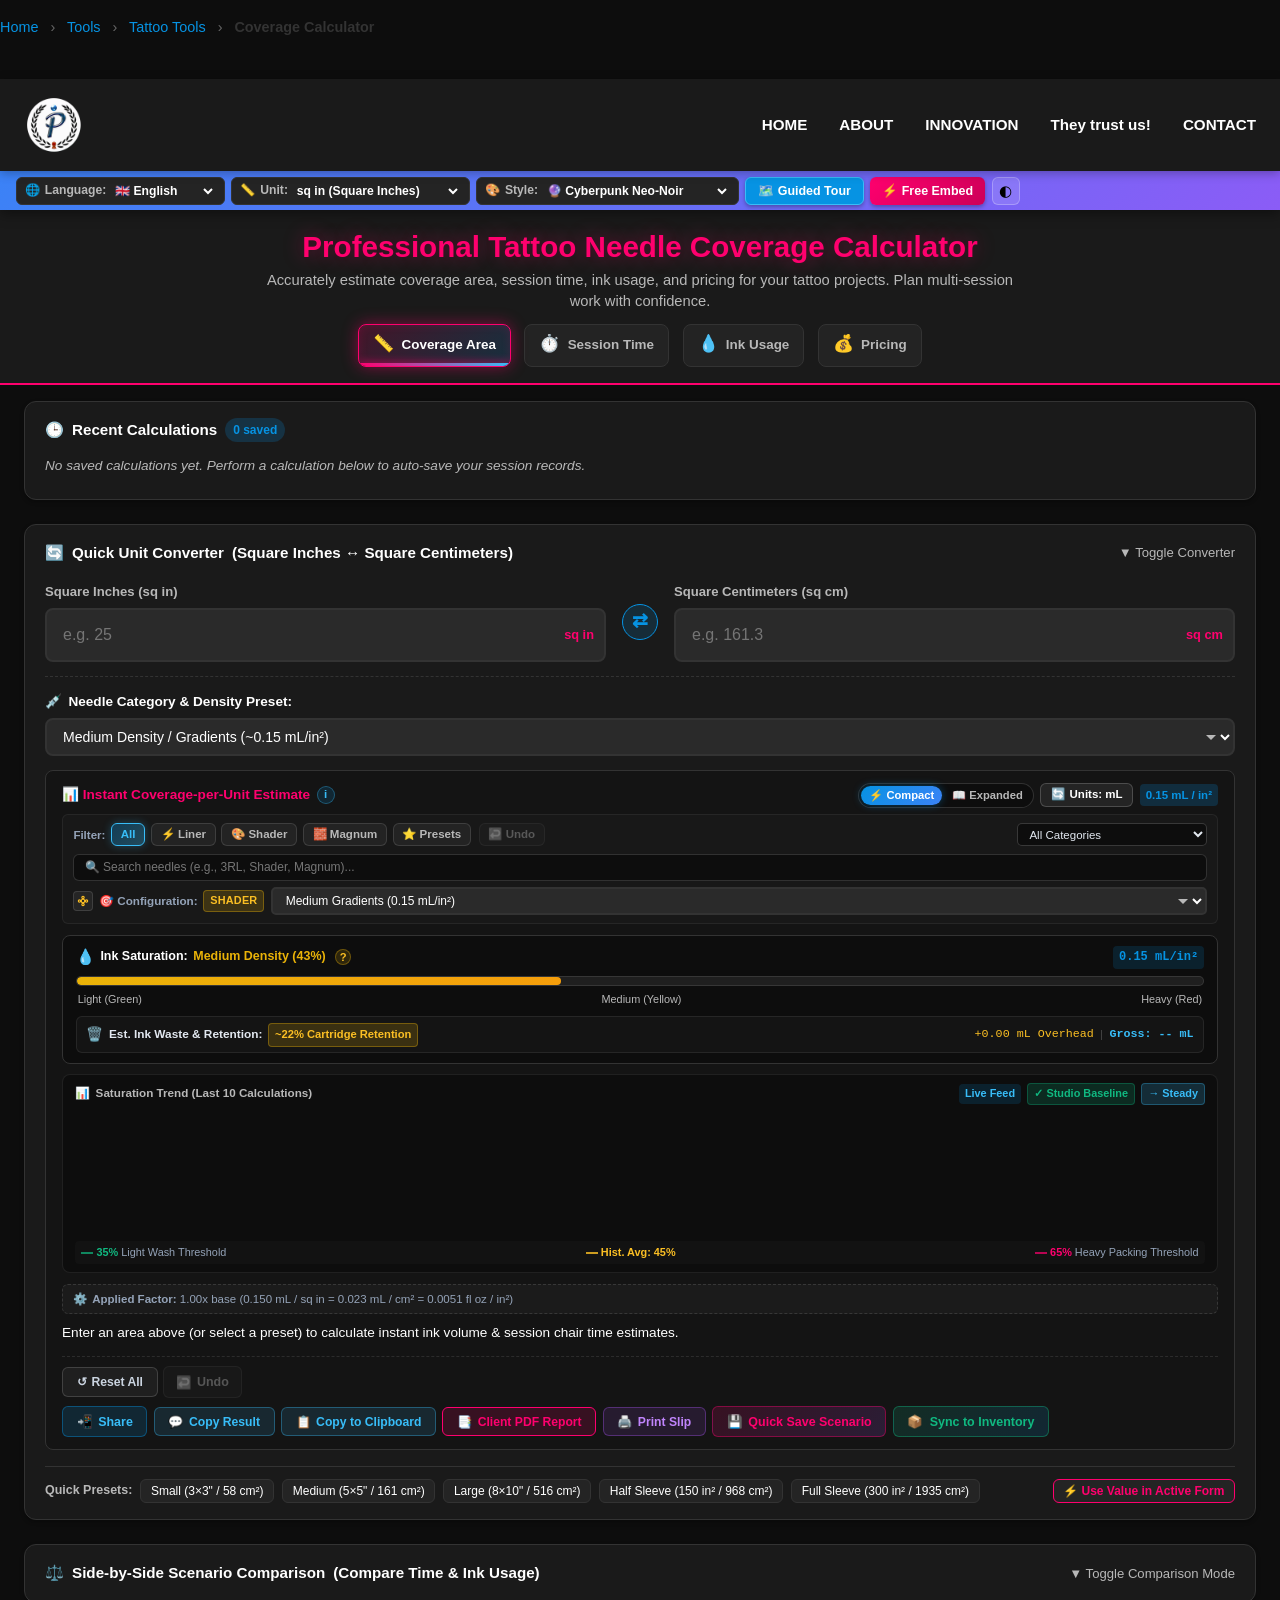
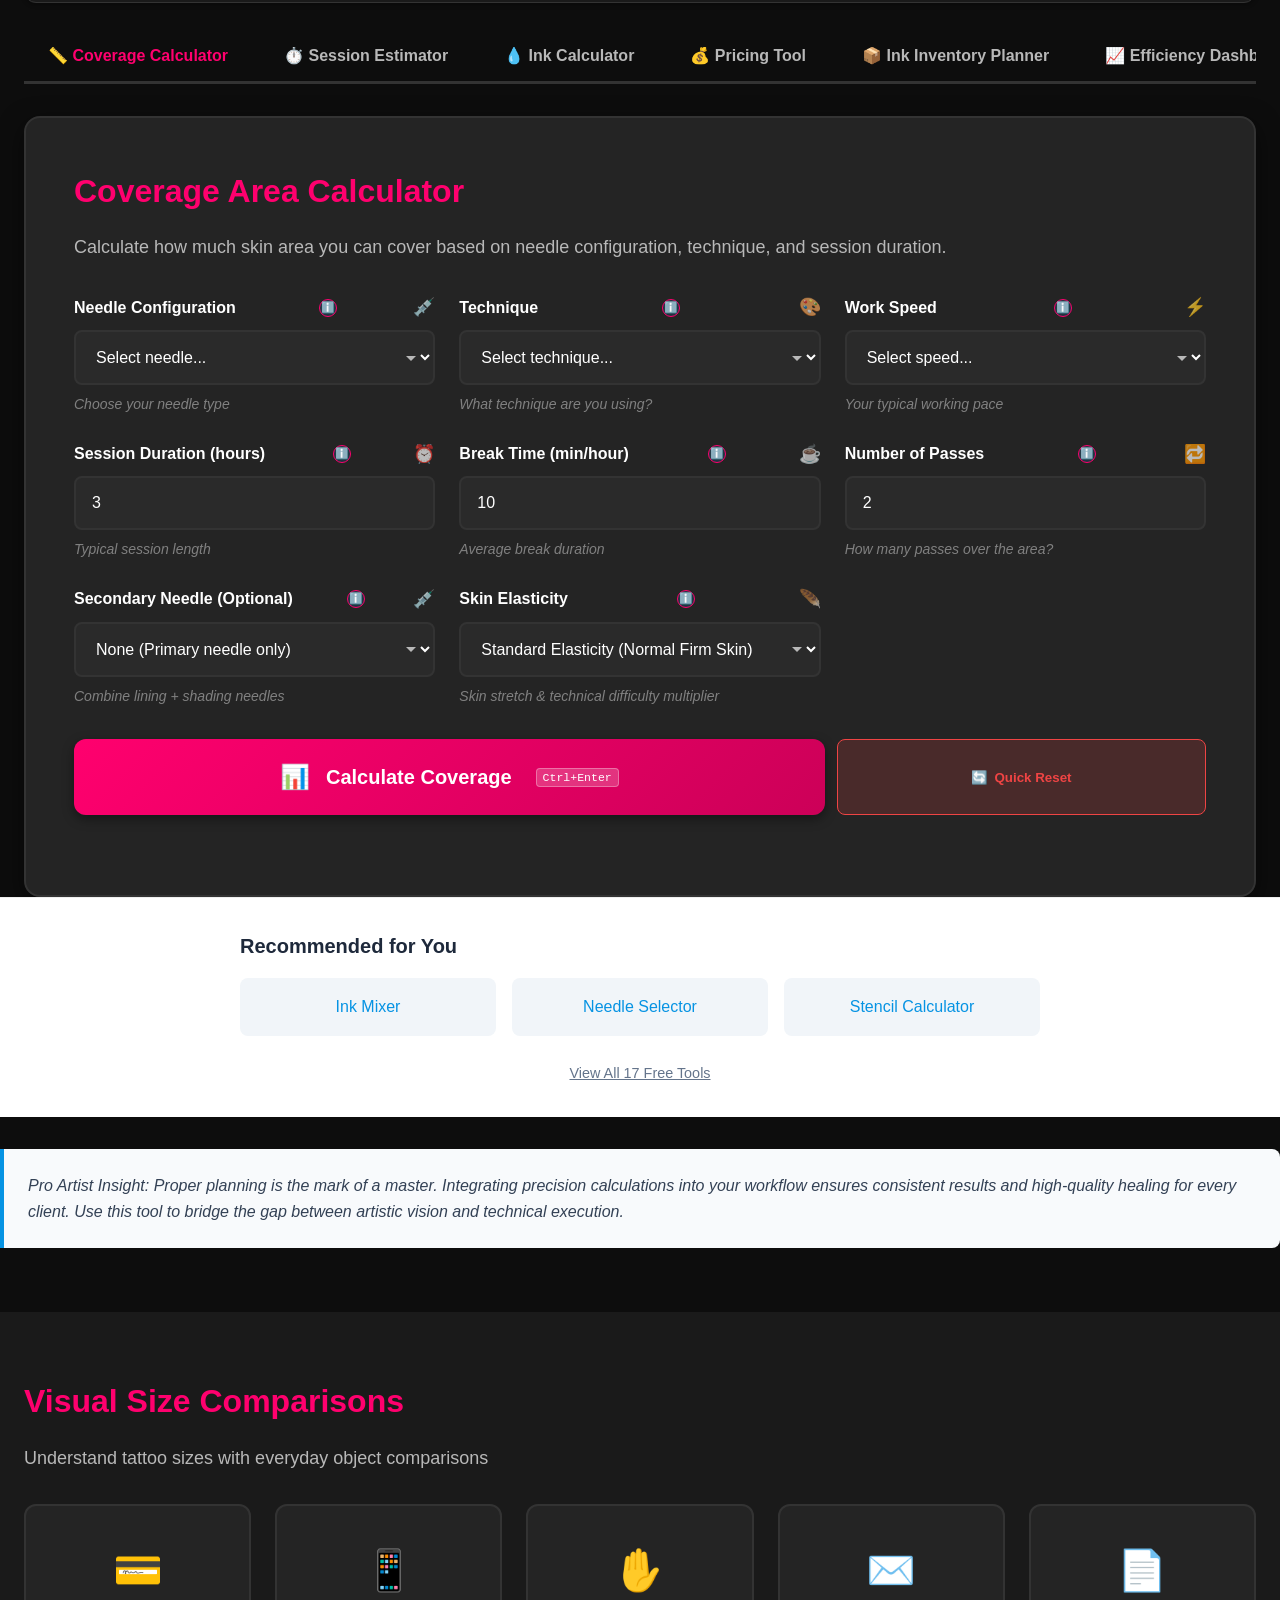
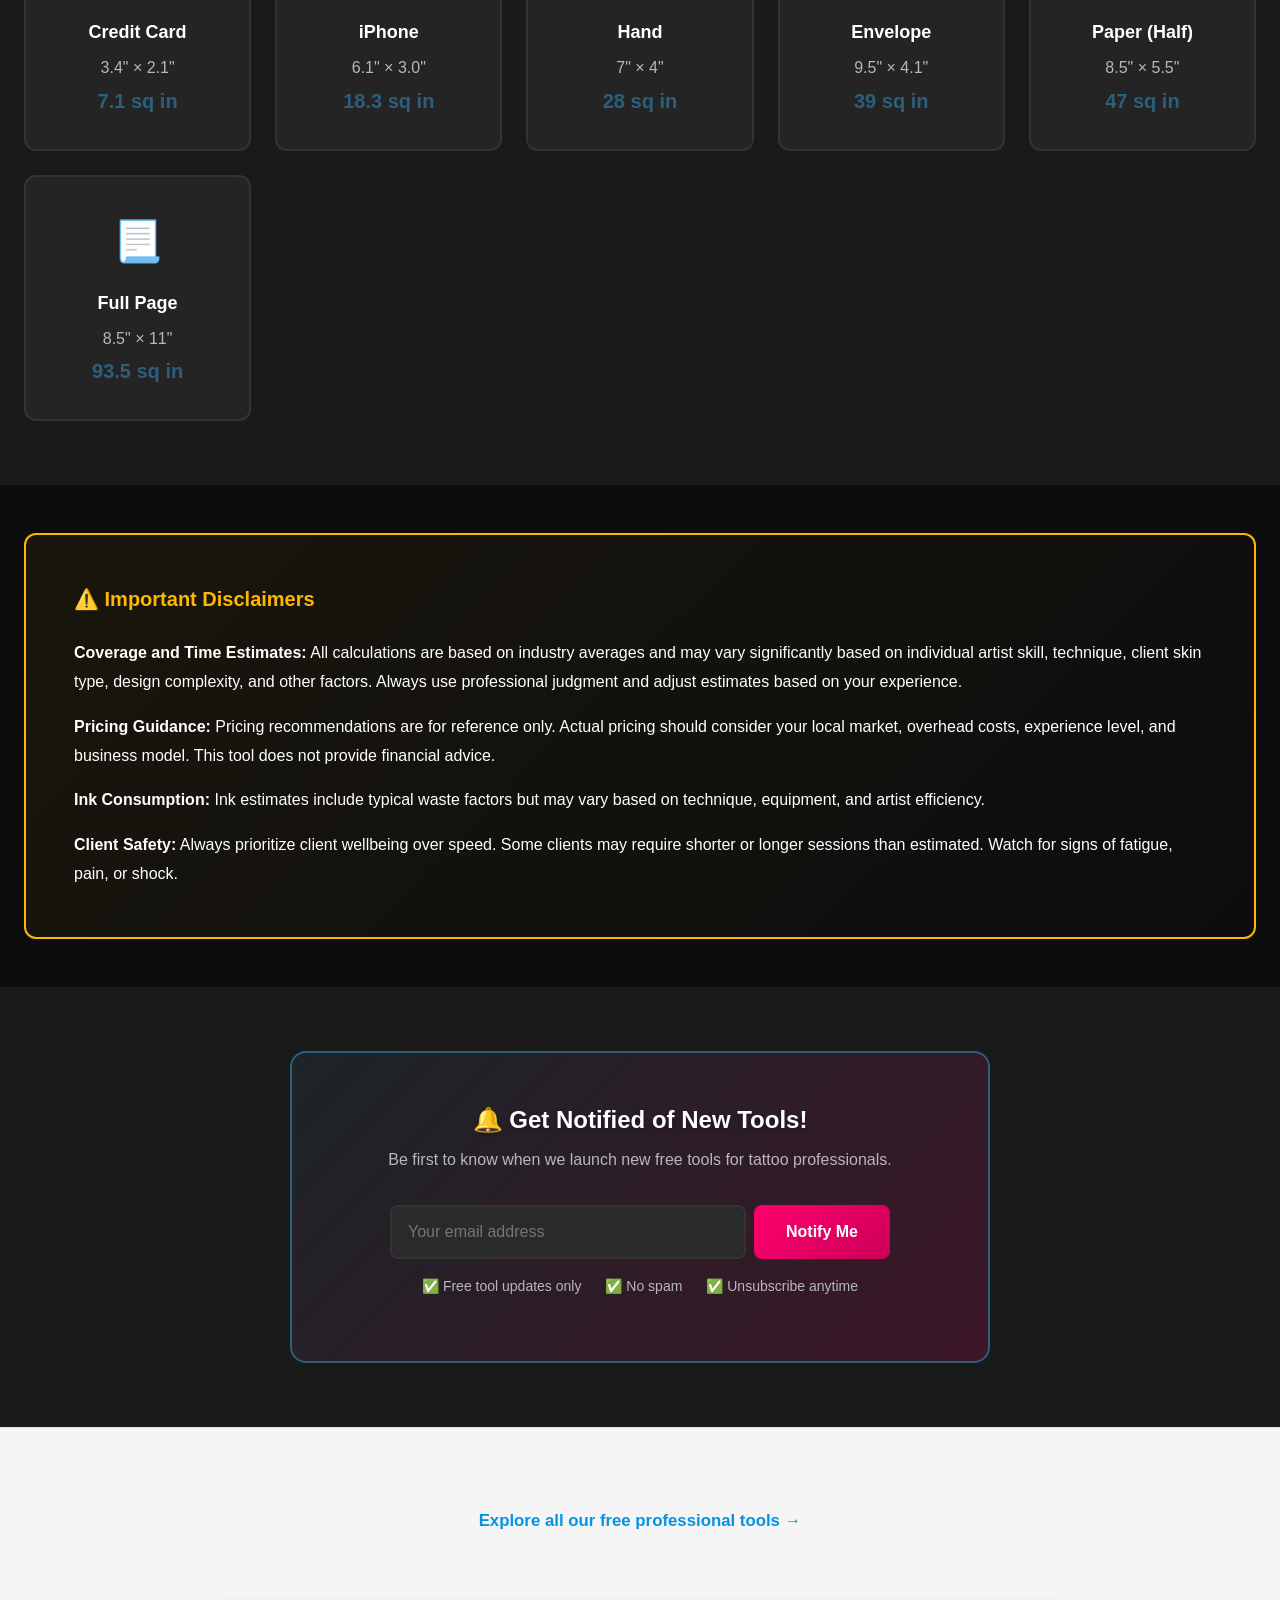
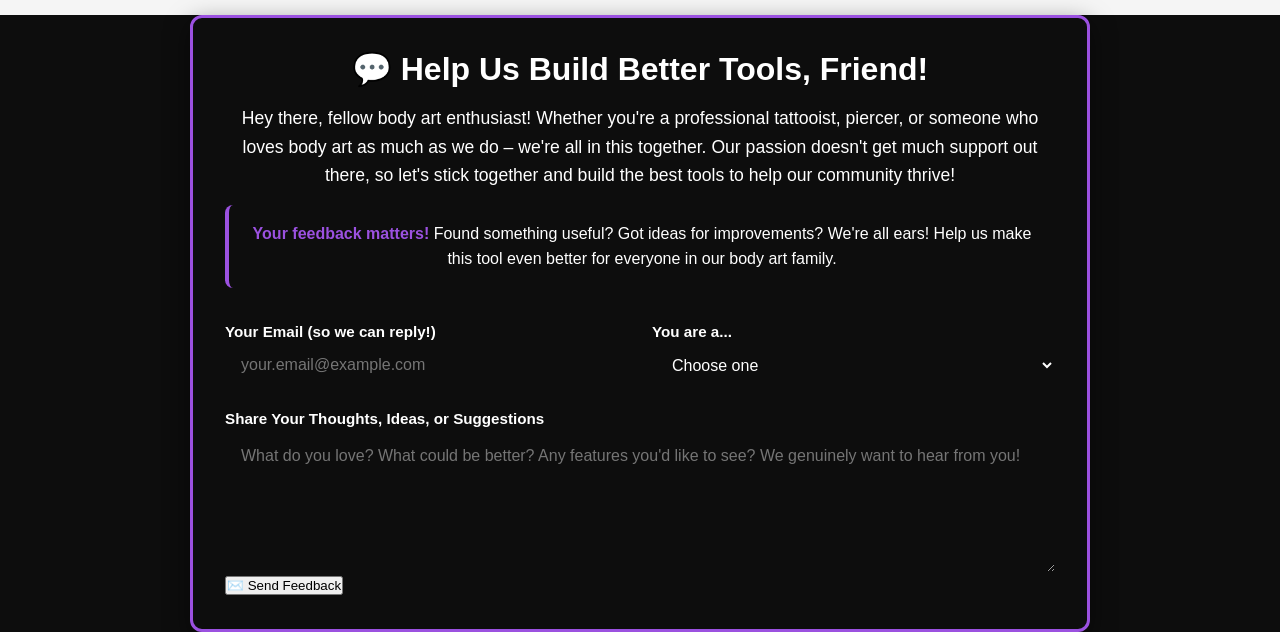
==== commit a2569a7f: "sync index.html from the live site The website copy of this tool moved on and the repo did not, so a" ====
--- a/index.html
+++ b/index.html
@@ -14,13 +14,12 @@
     <meta property="og:url" content="https://poliinternational.com/tools/coverage-calculator/">
 
     <!-- Favicon -->
-    <link rel="icon" type="image/x-icon" href="../images/favicon.ico">
+    <link rel="icon" type="image/x-icon" href="/public-uploads/branding/social/favicon.ico">
 
     <!-- Stylesheets -->
     <link rel="stylesheet" href="css/style.css">
 
     <!-- Preconnect for performance -->
-    <link rel="preconnect" href="https://storage.ko-fi.com">
 <script type='application/ld+json'>
 {
   "@context": "https://schema.org",
@@ -111,13 +110,13 @@
 </head>
 <body class="coverage">
 <nav class="breadcrumb-nav" aria-label="Breadcrumb">
-    <a href="https://poliinternational.com/">Home</a>
+    <a href="https://poliinternational.com/" data-i18n="nav_home">Home</a>
     <span>›</span>
-    <a href="https://poliinternational.com/tools/">Tools</a>
+    <a href="https://poliinternational.com/tools/" data-i18n="nav_tools">Tools</a>
     <span>›</span>
-    <a href="https://poliinternational.com/tools/#tattoo-tools">Tattoo Tools</a>
+    <a href="https://poliinternational.com/tools/#tattoo-tools" data-i18n="nav_tattoo_tools">Tattoo Tools</a>
     <span>›</span>
-    <strong>Coverage Calculator</strong>
+    <strong data-i18n="nav_calculator">Coverage Calculator</strong>
 </nav>
 
     <!-- Top Navigation Header (matching homepage style) -->
@@ -127,42 +126,73 @@
                 <img src="images/Poli-International-Co.webp" alt="Poli International" class="site-header__logo">
             </a>
             <nav class="site-nav">
-                <a href="https://poliinternational.com/" class="site-nav__link">HOME</a>
-                <a href="https://poliinternational.com/who-we-are/" class="site-nav__link">ABOUT</a>
-                <a href="https://poliinternational.com/our-creation/" class="site-nav__link">INNOVATION</a>
-                <a href="https://poliinternational.com/they-trust-us/" class="site-nav__link">They trust us!</a>
-                <a href="https://poliinternational.com/contact-us/" class="site-nav__link">CONTACT</a>
-            </nav>
+                <a href="https://poliinternational.com/" class="site-nav__link" data-i18n="site_home">HOME</a>
+                <a href="https://poliinternational.com/who-we-are/" class="site-nav__link" data-i18n="site_about">ABOUT</a>
+                <a href="https://poliinternational.com/our-creation/" class="site-nav__link" data-i18n="site_innovation">INNOVATION</a>
+                <a href="https://poliinternational.com/they-trust-us/" class="site-nav__link" data-i18n="site_trust">They trust us!</a>
+                <a href="https://poliinternational.com/contact-us/" class="site-nav__link" data-i18n="site_contact">CONTACT</a>
             </nav>
         </div>
     </header>
 
-    <!-- Tool Title Section -->
-    <section class="tool-title-section">
-        <div class="container">
-            <h1 class="tool-title">Tattoo Coverage Calculator & Session Planner</h1>
-            <p class="tool-subtitle">Estimate tattoo session time • Calculate ink coverage • Professional planning tool</p>
-        </div>
-    </section>
-
-
-
     <!-- ═══════════════════════════════════════════════════════════
-         HEADER
+         HEADER (COMPACT MULTILANGUAGE & CONTROLS TOOLBAR)
     ═══════════════════════════════════════════════════════════ -->
     <header class="coverage__header">
         <div class="coverage__header-container">
-            
-
             <div class="coverage__header-controls">
-                <button id="embed-button" class="coverage__embed-button" aria-label="Get embed code">
+                <!-- Global Language Dropdown Selector (Simple Dropdown Button) -->
+                <div class="coverage__control-pill" id="language-dropdown-wrapper">
+                    <span style="font-size: 0.76rem;">🌐</span>
+                    <span style="font-size: 0.76rem; font-weight: 600; color: var(--color-text-secondary);" data-i18n="ctrl_lang">Language:</span>
+                    <select id="global-language-select" class="coverage__control-select" aria-label="Select Language" onchange="window.I18N && window.I18N.setLanguage(this.value)">
+                        <option value="en" selected style="background: #16213e; color: #fff;">🇬🇧 English</option>
+                        <option value="fr" style="background: #16213e; color: #fff;">🇫🇷 Français</option>
+                        <option value="it" style="background: #16213e; color: #fff;">🇮🇹 Italiano</option>
+                        <option value="de" style="background: #16213e; color: #fff;">🇩🇪 Deutsch</option>
+                        <option value="es" style="background: #16213e; color: #fff;">🇪🇸 Español</option>
+                        <option value="nl" style="background: #16213e; color: #fff;">🇳🇱 Nederlands</option>
+                        <option value="pt" style="background: #16213e; color: #fff;">🇵🇹 Português</option>
+                    </select>
+                </div>
+
+                <!-- Global Unit Selector -->
+                <div class="coverage__control-pill">
+                    <span style="font-size: 0.76rem;">📏</span>
+                    <span style="font-size: 0.76rem; font-weight: 600; color: var(--color-text-secondary);" data-i18n="ctrl_unit">Unit:</span>
+                    <select id="global-unit-select" class="coverage__control-select" aria-label="Select Global Unit" onchange="window.UnitManager && window.UnitManager.setUnit(this.value)">
+                        <option value="sqin" selected style="background: #16213e; color: #fff;">sq in (Square Inches)</option>
+                        <option value="sqcm" style="background: #16213e; color: #fff;">cm² (Square Centimeters)</option>
+                    </select>
+                </div>
+
+                <!-- Tattoo Style Theme Selector -->
+                <div class="coverage__control-pill">
+                    <span style="font-size: 0.76rem;">🎨</span>
+                    <span style="font-size: 0.76rem; font-weight: 600; color: var(--color-text-secondary);" data-i18n="ctrl_style">Style:</span>
+                    <select id="tattoo-style-theme-select" class="coverage__control-select" aria-label="Select Theme Style">
+                        <option value="cyberpunk" style="background: #16213e; color: #fff;">🔮 Cyberpunk Neo-Noir</option>
+                        <option value="traditional" style="background: #16213e; color: #fff;">🦅 American Traditional</option>
+                        <option value="fineline" style="background: #16213e; color: #fff;">🖋️ Fine-Line & Micro</option>
+                        <option value="irezumi" style="background: #16213e; color: #fff;">🐉 Japanese Irezumi</option>
+                        <option value="blackwork" style="background: #16213e; color: #fff;">🖤 Heavy Blackwork & Tribal</option>
+                        <option value="realism" style="background: #16213e; color: #fff;">🎭 Realism Portraiture</option>
+                        <option value="neotraditional" style="background: #16213e; color: #fff;">🌺 Neo-Traditional</option>
+                        <option value="watercolor" style="background: #16213e; color: #fff;">🎨 Watercolor & Abstract</option>
+                        <option value="dotwork" style="background: #16213e; color: #fff;">📐 Geometric & Dotwork</option>
+                        <option value="biomechanical" style="background: #16213e; color: #fff;">⚙️ Biomechanical</option>
+                        <option value="trashpolka" style="background: #16213e; color: #fff;">🩸 Trash Polka Red/Black</option>
+                        <option value="chicano" style="background: #16213e; color: #fff;">✍️ Chicano & Script</option>
+                    </select>
+                </div>
+
+                <button type="button" id="onboarding-tour-btn" class="coverage__embed-button" style="background: #0693e3; border: 1px solid #38bdf8;" aria-label="Start guided onboarding tour" data-i18n="btn_tour">
+                    🗺️ Guided Tour
+                </button>
+                <button type="button" id="embed-button" class="coverage__embed-button" aria-label="Get embed code" data-i18n="btn_embed">
                     ⚡ Free Embed
                 </button>
-                <a href='https://ko-fi.com/C0C81NEXBV' target='_blank' class="coverage__kofi-button">
-                    <span class="kofi-icon">☕</span>
-                    <span class="kofi-text">Buy Me a Coffee</span>
-                </a>
-                <button id="theme-toggle" class="coverage__theme-toggle" aria-label="Toggle dark mode">
+                <button type="button" id="theme-toggle" class="coverage__theme-toggle" aria-label="Toggle dark mode" data-i18n-aria="btn_theme_toggle">
                     <span class="coverage__theme-icon">◐</span>
                 </button>
             </div>
@@ -174,45 +204,40 @@
     ═══════════════════════════════════════════════════════════ -->
     <section class="coverage__hero">
         <div class="coverage__hero-container">
-            <h2 class="coverage__title">Professional Tattoo Needle Coverage Calculator</h2>
-            <p class="coverage__subtitle">
+            <h2 class="coverage__title" data-i18n="hero_title">Professional Tattoo Needle Coverage Calculator</h2>
+            <p class="coverage__subtitle" data-i18n="hero_subtitle">
                 Accurately estimate coverage area, session time, ink usage, and pricing for your tattoo projects.
                 Plan multi-session work with confidence.
             </p>
 
             <div class="coverage__hero-features">
-                <div class="coverage__hero-feature">
-                    <span class="coverage__hero-icon">📏</span>
-                    <span>Coverage Area</span>
-                </div>
-<!-- GitHub CTA -->
-<div class='github-cta' style='margin: 1.5rem 0;'>
-  <a href='https://github.com/poli-international/coverage-calculator' 
-     target='_blank' rel='noopener noreferrer' class='btn-github' 
-     style='display: inline-flex; align-items: center; gap: 0.5rem; padding: 0.75rem 1.5rem; background: #24292e; color: #ffffff; border-radius: 6px; text-decoration: none; font-weight: 500;'>
-    <svg width='20' height='20' viewBox='0 0 16 16' fill='currentColor'>
-      <path d='M8 0C3.58 0 0 3.58 0 8c0 3.54 2.29 6.53 5.47 7.59.4.07.55-.17.55-.38 0-.19-.01-.82-.01-1.49-2.01.37-2.53-.49-2.69-.94-.09-.23-.48-.94-.82-1.13-.28-.15-.68-.52-.01-.53.63-.01 1.08.58 1.23.82.72 1.21 1.87.87 2.33.66.07-.52.28-.87.51-1.07-1.78-.2-3.64-.89-3.64-3.95 0-.87.31-1.59.82-2.15-.08-.2-.36-1.02.08-2.12 0 0 .67-.21 2.2.82.64-.18 1.32-.27 2-.27.68 0 1.36.09 2 .27 1.53-1.04 2.2-.82 2.2-.82.44 1.1.16 1.92.08 2.12.51.56.82 1.27.82 2.15 0 3.07-1.87 3.75-3.65 3.95.29.25.54.73.54 1.48 0 1.07-.01 1.93-.01 2.2 0 .21.15.46.55.38A8.013 8.013 0 0016 8c0-4.42-3.58-8-8-8z'/>
-    </svg>
-    <span>View on GitHub</span>
-  </a>
-</div>
-<!-- GitHub Stats -->
-<div class='github-stats' style='display: flex; gap: 0.5rem; flex-wrap: wrap; margin: 1rem 0;'>
-  <img src='https://img.shields.io/github/stars/poli-international/coverage-calculator?style=social' alt='Stars' loading='lazy'>
-  <img src='https://img.shields.io/github/last-commit/poli-international/coverage-calculator' alt='Last commit' loading='lazy'>
-</div>
-
-                <div class="coverage__hero-feature">
-                    <span class="coverage__hero-icon">⏱️</span>
-                    <span>Session Time</span>
-                </div>
-                <div class="coverage__hero-feature">
-                    <span class="coverage__hero-icon">💧</span>
-                    <span>Ink Usage</span>
-                </div>
-                <div class="coverage__hero-feature">
-                    <span class="coverage__hero-icon">💰</span>
-                    <span>Pricing</span>
+                <div class="coverage__hero-feature coverage__hero-feature--active" id="hero-feature-coverage" role="button" tabindex="0" data-tab="coverage" data-target="#coverage-panel" aria-label="Navigate to Coverage Area calculator" title="Click to activate and scroll to Coverage Area Calculator">
+                    <div class="coverage__hero-feature-content">
+                        <span class="coverage__hero-icon">📏</span>
+                        <span data-i18n="hero_feat_area">Coverage Area</span>
+                    </div>
+                    <div class="coverage__hero-feature-bar" aria-hidden="true"></div>
+                </div>
+                <div class="coverage__hero-feature" id="hero-feature-session" role="button" tabindex="0" data-tab="session" data-target="#session-panel" aria-label="Navigate to Session Time calculator" title="Click to activate and scroll to Session Time Calculator">
+                    <div class="coverage__hero-feature-content">
+                        <span class="coverage__hero-icon">⏱️</span>
+                        <span data-i18n="hero_feat_time">Session Time</span>
+                    </div>
+                    <div class="coverage__hero-feature-bar" aria-hidden="true"></div>
+                </div>
+                <div class="coverage__hero-feature" id="hero-feature-ink" role="button" tabindex="0" data-tab="ink" data-target="#ink-panel" aria-label="Navigate to Ink Usage planner" title="Click to activate and scroll to Ink Usage Planner">
+                    <div class="coverage__hero-feature-content">
+                        <span class="coverage__hero-icon">💧</span>
+                        <span data-i18n="hero_feat_ink">Ink Usage</span>
+                    </div>
+                    <div class="coverage__hero-feature-bar" aria-hidden="true"></div>
+                </div>
+                <div class="coverage__hero-feature" id="hero-feature-pricing" role="button" tabindex="0" data-tab="pricing" data-target="#pricing-panel" aria-label="Navigate to Pricing and Estimation calculator" title="Click to activate and scroll to Pricing Calculator">
+                    <div class="coverage__hero-feature-content">
+                        <span class="coverage__hero-icon">💰</span>
+                        <span data-i18n="hero_feat_pricing">Pricing</span>
+                    </div>
+                    <div class="coverage__hero-feature-bar" aria-hidden="true"></div>
                 </div>
             </div>
         </div>
@@ -223,6 +248,462 @@
     ═══════════════════════════════════════════════════════════ -->
     <main class="coverage__main">
         <div class="coverage__container">
+
+            <!-- RECENT CALCULATIONS HISTORY -->
+            <div id="recent-calculations-container" class="coverage__recent-widget" style="margin-bottom: 1.5rem;">
+                <div class="coverage__recent-header">
+                    <span class="coverage__recent-title">
+                        <span class="coverage__recent-icon">🕒</span>
+                        <strong>Recent Calculations</strong>
+                        <span id="recent-count-badge" class="coverage__recent-badge">0 saved</span>
+                    </span>
+                    <div style="display: flex; gap: 0.5rem; align-items: center; flex-wrap: wrap;">
+                        <label id="recent-select-all-wrap" style="display: none; align-items: center; gap: 0.35rem; font-size: 0.78rem; cursor: pointer; color: var(--color-text-secondary); background: rgba(255, 255, 255, 0.05); padding: 0.25rem 0.55rem; border-radius: 6px; border: 1px solid var(--color-border, #2e2e4a);">
+                            <input type="checkbox" id="recent-select-all-checkbox" style="cursor: pointer; accent-color: var(--color-neon-pink, #ff006e);">
+                            <span id="recent-select-all-label" data-i18n="lbl_select_all">Select All</span>
+                        </label>
+                        <button type="button" id="recent-batch-summary-btn" class="coverage__export-csv-btn" title="Generate multi-session combined project plan from selected calculations" style="display: none; background: rgba(255, 0, 110, 0.15); border-color: var(--color-neon-pink, #ff006e); color: var(--color-neon-pink, #ff006e); font-weight: 700;">
+                            <span>📊 <span data-i18n="btn_batch_plan">Multi-Session Plan</span> (<span id="recent-selected-count">0</span>)</span>
+                        </button>
+                        <button type="button" id="recent-batch-delete-btn" class="coverage__clear-history-btn" title="Delete selected calculations" style="display: none;" data-i18n="btn_batch_delete">
+                            🗑️ Delete Selected
+                        </button>
+                        <button type="button" id="export-csv-btn" class="coverage__export-csv-btn" title="Export saved calculations as CSV" style="display: none;" data-i18n="btn_export_csv">
+                            📊 Export CSV
+                        </button>
+                        <button type="button" id="clear-history-btn" class="coverage__clear-history-btn" title="Clear history" style="display: none;" data-i18n="btn_clear_history">
+                            🗑️ Clear History
+                        </button>
+                    </div>
+                </div>
+                <div id="recent-calculations-list" class="coverage__recent-list">
+                    <p class="coverage__recent-empty" data-i18n="recent_empty">No saved calculations yet. Perform a calculation below to auto-save your session records.</p>
+                </div>
+            </div>
+
+            <!-- QUICK UNIT CONVERTER UTILITY -->
+            <div class="coverage__converter-widget" style="margin-bottom: 1.5rem;">
+                <div class="coverage__converter-header" style="display: flex; align-items: center; justify-content: space-between; cursor: pointer;" id="converter-toggle-btn">
+                    <span class="coverage__converter-title" style="display: flex; align-items: center; gap: 0.5rem; font-weight: 600; font-size: 0.95rem;">
+                        <span>🔄</span>
+                        <strong>Quick Unit Converter</strong> (Square Inches ↔ Square Centimeters)
+                    </span>
+                    <span id="converter-toggle-icon" style="font-size: 0.82rem; color: var(--color-text-secondary);">▼ Toggle Converter</span>
+                </div>
+                <div id="converter-body" class="coverage__converter-body" style="margin-top: 1rem;">
+                    <div class="coverage__converter-grid">
+                        <div class="coverage__converter-field">
+                            <label for="converter-sqin">Square Inches (sq in)</label>
+                            <div class="coverage__input-wrapper">
+                                <input type="number" id="converter-sqin" placeholder="e.g. 25" step="0.1" min="0" class="coverage__input" data-i18n-placeholder="ph_sqin">
+                                <span class="coverage__unit-tag">sq in</span>
+                            </div>
+                        </div>
+                        <div class="coverage__converter-swap" title="Bi-directional live conversion">
+                            <span>⇄</span>
+                        </div>
+                        <div class="coverage__converter-field">
+                            <label for="converter-sqcm">Square Centimeters (sq cm)</label>
+                            <div class="coverage__input-wrapper">
+                                <input type="number" id="converter-sqcm" placeholder="e.g. 161.3" step="0.1" min="0" class="coverage__input" data-i18n-placeholder="ph_sqcm">
+                                <span class="coverage__unit-tag">sq cm</span>
+                            </div>
+                        </div>
+                    </div>
+                    <!-- Ink Density & Needle Configuration Selection -->
+                    <div style="margin-top: 0.85rem; padding-top: 0.85rem; border-top: 1px dashed var(--color-border);">
+                        <label for="converter-ink-needle-select" style="display: flex; align-items: center; gap: 0.4rem; font-weight: 600; font-size: 0.85rem; margin-bottom: 0.35rem; color: var(--color-text-primary);">
+                            <span>💉</span> Needle Category & Density Preset:
+                        </label>
+                        <select id="converter-ink-needle-select" class="coverage__select" style="width: 100%; font-size: 0.88rem; padding: 0.5rem 0.75rem;">
+                            <optgroup label="⭐ Pre-Calculated Style Presets" data-category="preset">
+                                <option value="american-traditional" data-rate="14" data-ml="0.22" data-min="0.18" data-max="0.26" data-needle="11M1">American Traditional (Bold 9RL + 11M1 Solid Packing | 0.22 mL/in²)</option>
+                                <option value="realism-portrait" data-rate="6" data-ml="0.09" data-min="0.06" data-max="0.12" data-needle="3RL">Realism Portrait (Single 3RL + Soft 7RS Grey Wash | 0.09 mL/in²)</option>
+                                <option value="blackwork-fill" data-rate="22" data-ml="0.35" data-min="0.30" data-max="0.42" data-needle="15M2">Blackwork Fill (15M2 Maximum Density Heavy Blackout | 0.35 mL/in²)</option>
+                                <option value="fine-line-micro" data-rate="4" data-ml="0.06" data-min="0.04" data-max="0.08" data-needle="3RL">Fine Line & Micro Detail (1RL/3RL Precision Linework | 0.06 mL/in²)</option>
+                                <option value="japanese-irezumi" data-rate="16" data-ml="0.20" data-min="0.16" data-max="0.24" data-needle="7M1">Japanese Irezumi (7RL Outlines + 13M1 Wind Bars | 0.20 mL/in²)</option>
+                                <option value="watercolor-splash" data-rate="12" data-ml="0.16" data-min="0.13" data-max="0.20" data-needle="7RS">Watercolor & Soft Blends (7RS Wash + 7M1 Gradients | 0.16 mL/in²)</option>
+                                <option value="geometric-dotwork" data-rate="8" data-ml="0.11" data-min="0.08" data-max="0.14" data-needle="5RL">Geometric & Sacred Dotwork (5RL Stippling & Geometry | 0.11 mL/in²)</option>
+                            </optgroup>
+                            <optgroup label="⚡ Liner (Fine Lines & Outlines)" data-category="liner">
+                                <option value="3RL" data-rate="3" data-ml="0.06" data-min="0.04" data-max="0.08">3RL - Fine Line Outlining (3.0 in²/hr | 0.06 mL/in²)</option>
+                                <option value="5RL" data-rate="5" data-ml="0.09" data-min="0.07" data-max="0.12">5RL - Standard Outlines (5.0 in²/hr | 0.09 mL/in²)</option>
+                                <option value="7RL" data-rate="6" data-ml="0.12" data-min="0.09" data-max="0.15">7RL - Bold Linework (6.0 in²/hr | 0.12 mL/in²)</option>
+                                <option value="9RL" data-rate="7" data-ml="0.14" data-min="0.11" data-max="0.18">9RL - Heavy Traditional Lines (7.0 in²/hr | 0.14 mL/in²)</option>
+                            </optgroup>
+                            <optgroup label="🎨 Shader (Washes, Midtones & Soft Blends)" data-category="shader">
+                                <option value="light-shading" data-rate="10" data-ml="0.08" data-min="0.05" data-max="0.11">Light Shading / Grey Wash (~0.08 mL/in²)</option>
+                                <option value="medium-density" data-rate="8" data-ml="0.15" data-min="0.12" data-max="0.18" selected>Medium Density / Gradients (~0.15 mL/in²)</option>
+                                <option value="7RS" data-rate="11" data-ml="0.16" data-min="0.13" data-max="0.20">7RS - Round Shader / Whip Shading (11.0 in²/hr | 0.16 mL/in²)</option>
+                            </optgroup>
+                            <optgroup label="🧱 Magnum (Color Packing, Fill & Blackout)" data-category="magnum">
+                                <option value="7M1" data-rate="16" data-ml="0.18" data-min="0.15" data-max="0.22">7M1 - Soft Shading Magnum (16.0 in²/hr | 0.18 mL/in²)</option>
+                                <option value="11M1" data-rate="24" data-ml="0.22" data-min="0.18" data-max="0.26">11M1 - Workhorse Magnum (24.0 in²/hr | 0.22 mL/in²)</option>
+                                <option value="15M2" data-rate="32" data-ml="0.25" data-min="0.21" data-max="0.30">15M2 - Maximum Coverage Magnum (32.0 in²/hr | 0.25 mL/in²)</option>
+                                <option value="color-packing" data-rate="12" data-ml="0.28" data-min="0.24" data-max="0.33">Solid Color Packing (~0.28 mL/in²)</option>
+                                <option value="solid-black" data-rate="15" data-ml="0.35" data-min="0.30" data-max="0.42">Solid Black / Heavy Blackout (~0.35 mL/in²)</option>
+                            </optgroup>
+                        </select>
+                    </div>
+
+                    <!-- Instant Coverage-Per-Unit Result Display with Ink Saturation Gauge -->
+                    <div id="converter-coverage-results" style="margin-top: 0.85rem; background: rgba(0, 0, 0, 0.25); border: 1px solid var(--color-border); padding: 0.75rem 1rem; border-radius: 8px; font-size: 0.85rem; transition: transform 0.2s ease;">
+                        
+                        <!-- Dedicated Printable Slip / Thermal Label Container (Visible ONLY during dedicated result print) -->
+                        <div class="converter-print-slip-only" id="converter-print-slip-container" style="display: none;">
+                            <div class="slip-header">
+                                <div class="slip-brand">⚡ POLI INTERNATIONAL TATTOO STUDIO ⚡</div>
+                                <div class="slip-title">NEEDLE COVERAGE & INK SPECIFICATION SLIP</div>
+                                <div class="slip-meta">
+                                    <span>Date/Time: <strong id="slip-date">--</strong></span>
+                                    <span>Slip ID: <strong id="slip-ref">#POLI-CALC</strong></span>
+                                </div>
+                            </div>
+                            <div class="slip-divider"></div>
+                            <div class="slip-body" id="slip-dynamic-content">
+                                <!-- Populated by printCurrentConverterResult() -->
+                            </div>
+                            <div class="slip-divider"></div>
+                            <div class="slip-clinical" id="slip-clinical-content">
+                                <!-- Clinical healing details -->
+                            </div>
+                            <div class="slip-divider"></div>
+                            <div class="slip-signatures">
+                                <div class="slip-sig-line">Artist Signature: ___________________________</div>
+                                <div class="slip-sig-line">Client Acknowledged: _______________________</div>
+                            </div>
+                            <div class="slip-footer">
+                                <em>Precision Studio Calculations powered by Poli International Coverage Suite</em>
+                            </div>
+                        </div>
+
+                        <div class="converter-no-print" style="font-weight: 700; color: var(--color-neon-pink, #ff006e); margin-bottom: 0.35rem; display: flex; align-items: center; justify-content: space-between; flex-wrap: wrap; gap: 0.4rem;">
+                            <div style="display: flex; align-items: center; gap: 0.4rem;">
+                                <span>📊 Instant Coverage-per-Unit Estimate</span>
+                                <!-- Info Icon with Tooltip explaining needle configuration impact -->
+                                <div class="converter-info-trigger-wrapper">
+                                    <button type="button" class="converter-info-icon-btn" id="converter-saturation-info-trigger" aria-label="Needle configuration impact on ink saturation info" tabindex="0">i</button>
+                                    <div class="converter-tooltip-box" id="converter-saturation-tooltip" role="tooltip">
+                                        <div style="font-weight: 700; color: #38bdf8; margin-bottom: 0.3rem; display: flex; align-items: center; gap: 0.3rem;">
+                                            <span>🔬</span> Needle Physics & Ink Saturation
+                                        </div>
+                                        <div id="converter-saturation-tooltip-dynamic" style="margin-bottom: 0.4rem; color: #e2e8f0; font-size: 0.74rem;">
+                                            <strong>Medium Density / Gradients:</strong> Balances pigment flow with skin trauma at ~0.15 mL/in².
+                                        </div>
+                                        <div style="font-size: 0.7rem; color: #94a3b8; border-top: 1px solid rgba(255,255,255,0.1); padding-top: 0.35rem;">
+                                            • <em>Liner needles (3RL–9RL):</em> Tight pin gauge deposits concentrated lines with low volumetric footprint (15–30% saturation).<br>
+                                            • <em>Shader needles (3RS–7RS):</em> Circular configurations deposit soft gradients and whip blends (25–55% saturation).<br>
+                                            • <em>Magnum needles (7M1–15M2):</em> Broad multi-pin arrays spread pigment tracts across the dermis, requiring high saturation (60–100%).
+                                        </div>
+                                    </div>
+                                </div>
+                            </div>
+                            <div style="display: flex; align-items: center; gap: 0.4rem; flex-wrap: wrap;">
+                                <!-- View Mode Switch: Compact vs Expanded -->
+                                <div class="converter-mode-switch" role="group" aria-label="View mode toggle">
+                                    <button type="button" id="converter-mode-compact" class="converter-mode-btn active" title="Compact view summary">
+                                        <span>⚡</span> Compact
+                                    </button>
+                                    <button type="button" id="converter-mode-expanded" class="converter-mode-btn" title="Expanded view with healing time & dermal trauma analysis">
+                                        <span>📖</span> Expanded
+                                    </button>
+                                </div>
+                                <!-- Unit Toggle Button: mL vs fl oz -->
+                                <button type="button" id="converter-vol-unit-toggle" class="converter-unit-toggle-btn" title="Toggle between Milliliters (mL) and Fluid Ounces (fl oz)">
+                                    <span id="converter-vol-unit-icon">🔄</span>
+                                    <span id="converter-vol-unit-label">Units: mL</span>
+                                </button>
+                                <span id="converter-rate-badge" style="font-size: 0.72rem; background: rgba(6, 147, 227, 0.2); color: #0693e3; padding: 2px 6px; border-radius: 4px; font-weight: 600;">0.15 mL / in²</span>
+                            </div>
+                        </div>
+
+                        <!-- Needle Category Filter Buttons and Search within Results Area -->
+                        <div class="converter-no-print" style="margin: 0.4rem 0 0.5rem 0; background: rgba(255, 255, 255, 0.02); padding: 0.5rem 0.65rem; border-radius: 6px; border: 1px solid rgba(255, 255, 255, 0.06);">
+                            <!-- Filter by Category Button Bar + Dropdown -->
+                            <div class="converter-category-filter-wrapper">
+                                <span style="font-size: 0.72rem; font-weight: 700; color: #94a3b8; display: inline-flex; align-items: center; gap: 3px;" data-i18n="conv_filter_label">Filter:</span>
+                                <button type="button" class="converter-cat-filter-btn converter-cat-filter-btn--active" data-category-filter="all" data-i18n="cat_all">All</button>
+                                <button type="button" class="converter-cat-filter-btn" data-category-filter="liner" data-i18n="cat_liner">⚡ Liner</button>
+                                <button type="button" class="converter-cat-filter-btn" data-category-filter="shader" data-i18n="cat_shader">🎨 Shader</button>
+                                <button type="button" class="converter-cat-filter-btn" data-category-filter="magnum" data-i18n="cat_magnum">🧱 Magnum</button>
+                                <button type="button" class="converter-cat-filter-btn" data-category-filter="preset" data-i18n="cat_preset">⭐ Presets</button>
+                                <button type="button" id="converter-undo-filter-btn" class="converter-cat-filter-btn converter-undo-filter-btn" title="Undo last filter or preset change" disabled><span>↩️</span> <span data-i18n="btn_undo">Undo</span></button>
+                                
+                                <select id="converter-category-filter-select" class="converter-cat-select" aria-label="Filter needle category dropdown" style="margin-left: auto;">
+                                    <option value="all" data-i18n="opt_filter_all">All Categories</option>
+                                    <option value="liner" data-i18n="opt_filter_liner">⚡ Liner (3RL - 9RL)</option>
+                                    <option value="shader" data-i18n="opt_filter_shader">🎨 Shader (Grey Wash & RS)</option>
+                                    <option value="magnum" data-i18n="opt_filter_magnum">🧱 Magnum (M1, M2 & Fill)</option>
+                                    <option value="preset" data-i18n="opt_filter_preset">⭐ Style Presets</option>
+                                </select>
+                            </div>
+
+                            <div class="converter-search-wrapper">
+                                <input type="text" id="converter-needle-search" class="converter-search-input" placeholder="🔍 Search needles (e.g., 3RL, Shader, Magnum)..." autocomplete="off" aria-label="Search needle configurations" data-i18n-placeholder="ph_needle_search">
+                                <button type="button" id="converter-search-clear-btn" class="converter-search-clear" title="Clear filter" aria-label="Clear needle search">✕</button>
+                            </div>
+                            <div style="display: flex; align-items: center; justify-content: space-between; gap: 0.4rem; flex-wrap: wrap;">
+                                <label for="converter-category-needle-select" style="font-size: 0.73rem; font-weight: 600; color: #94a3b8; display: flex; align-items: center; gap: 0.35rem;">
+                                    <span id="converter-needle-category-icon" class="converter-needle-category-icon" aria-hidden="true" title="Needle category icon">
+                                        <!-- Dynamic SVG icon for Liner, Shader, or Magnum -->
+                                        <svg width="14" height="14" viewBox="0 0 24 24" fill="none" stroke="#fbbf24" stroke-width="2" stroke-linecap="round" stroke-linejoin="round"><circle cx="12" cy="12" r="3"></circle><circle cx="6" cy="12" r="2"></circle><circle cx="18" cy="12" r="2"></circle><circle cx="12" cy="6" r="2"></circle><circle cx="12" cy="18" r="2"></circle></svg>
+                                    </span>
+                                    <span data-i18n="conv_config_label">🎯 Configuration:</span>
+                                    <span id="converter-needle-category-badge" class="converter-category-badge converter-category-badge--shader">Shader</span>
+                                </label>
+                                <select id="converter-category-needle-select" class="coverage__select" style="padding: 0.25rem 0.55rem; font-size: 0.75rem; border-radius: 5px; flex: 1; min-width: 190px; height: auto;">
+                                    <optgroup label="⭐ Pre-Calculated Style Presets" data-category="preset">
+                                        <option value="american-traditional">American Traditional (9RL + 11M1 | 0.22 mL/in²)</option>
+                                        <option value="realism-portrait">Realism Portrait (3RL + 7RS Wash | 0.09 mL/in²)</option>
+                                        <option value="blackwork-fill">Blackwork Fill (15M2 Blackout | 0.35 mL/in²)</option>
+                                        <option value="fine-line-micro">Fine Line & Micro (1RL/3RL Detail | 0.06 mL/in²)</option>
+                                        <option value="japanese-irezumi">Japanese Irezumi (7RL + 13M1 | 0.20 mL/in²)</option>
+                                        <option value="watercolor-splash">Watercolor & Blends (7RS Wash | 0.16 mL/in²)</option>
+                                        <option value="geometric-dotwork">Geometric & Dotwork (5RL | 0.11 mL/in²)</option>
+                                    </optgroup>
+                                    <optgroup label="Liner (Outlining & Detail)" data-category="liner">
+                                        <option value="3RL">3RL - Fine Line (0.06 mL/in²)</option>
+                                        <option value="5RL">5RL - Standard Outline (0.09 mL/in²)</option>
+                                        <option value="7RL">7RL - Bold Linework (0.12 mL/in²)</option>
+                                        <option value="9RL">9RL - Heavy Traditional (0.14 mL/in²)</option>
+                                    </optgroup>
+                                    <optgroup label="Shader (Wash & Soft Gradients)" data-category="shader">
+                                        <option value="light-shading">Light Grey Wash (0.08 mL/in²)</option>
+                                        <option value="medium-density" selected>Medium Gradients (0.15 mL/in²)</option>
+                                        <option value="7RS">7RS - Color Shader (0.16 mL/in²)</option>
+                                    </optgroup>
+                                    <optgroup label="Magnum (Packing & Blackout)" data-category="magnum">
+                                        <option value="7M1">7M1 - Soft Magnum (0.18 mL/in²)</option>
+                                        <option value="11M1">11M1 - Workhorse Magnum (0.22 mL/in²)</option>
+                                        <option value="15M2">15M2 - Coverage Magnum (0.25 mL/in²)</option>
+                                        <option value="color-packing">Color Packing (0.28 mL/in²)</option>
+                                        <option value="solid-black">Solid Blackout (0.35 mL/in²)</option>
+                                    </optgroup>
+                                </select>
+                            </div>
+                        </div>
+
+                        <!-- Visual Ink Saturation Gauge / Progress Bar -->
+                        <div id="converter-saturation-gauge-container" class="converter-no-print" style="margin: 0.65rem 0; background: rgba(0, 0, 0, 0.35); border: 1px solid var(--color-border, #2e2e4a); border-radius: 8px; padding: 0.6rem 0.8rem;">
+                            <div style="display: flex; justify-content: space-between; align-items: center; font-size: 0.78rem; font-weight: 600; margin-bottom: 0.4rem; flex-wrap: wrap; gap: 0.3rem;">
+                                <span style="display: flex; align-items: center; gap: 0.35rem; color: var(--color-text-primary);">
+                                    <span style="font-size: 0.95rem;">💧</span>
+                                    <span data-i18n="conv_sat_density">Ink Saturation:</span>
+                                    <span id="converter-saturation-label" style="color: #eab308; font-weight: 700;">Medium Density (43%)</span>
+                                    
+                                    <!-- '?' Hover Tooltip with numerical range (min-max mL/sq in) -->
+                                    <div class="converter-info-trigger-wrapper" style="margin-left: 0.25rem;">
+                                        <button type="button" class="converter-info-icon-btn" id="converter-range-help-trigger" style="width: 16px; height: 16px; font-size: 0.7rem; background: rgba(234, 179, 8, 0.15); color: #fbbf24; border-color: rgba(234, 179, 8, 0.35);" aria-label="Numerical min-max saturation range" tabindex="0">?</button>
+                                        <div class="converter-tooltip-box" id="converter-range-tooltip" role="tooltip" style="width: 260px;">
+                                             <div style="font-weight: 700; color: #fbbf24; margin-bottom: 0.25rem; display: flex; align-items: center; gap: 0.3rem;">
+                                                <span>📊</span> Density Range (Min–Max)
+                                            </div>
+                                            <div id="converter-range-tooltip-content" style="color: #f1f5f9; font-size: 0.74rem;">
+                                                <strong>Current Preset Range:</strong> 0.12 – 0.18 mL/sq in (0.019 – 0.028 mL/cm²)
+                                            </div>
+                                            <div style="margin-top: 0.35rem; font-size: 0.68rem; color: #94a3b8; border-top: 1px solid rgba(255,255,255,0.1); padding-top: 0.25rem;">
+                                                Recommended volumetric range deposited per pass before skin rejection or pooling occurs.
+                                            </div>
+                                        </div>
+                                    </div>
+                                </span>
+                                <span id="converter-saturation-density-val" style="font-family: 'JetBrains Mono', monospace; font-size: 0.75rem; color: #0693e3; font-weight: 700; background: rgba(6,147,227,0.15); padding: 2px 6px; border-radius: 4px;">0.15 mL/in²</span>
+                            </div>
+                            <div style="position: relative; width: 100%; height: 10px; background: rgba(255, 255, 255, 0.08); border-radius: 999px; overflow: hidden; border: 1px solid rgba(255, 255, 255, 0.1);">
+                                <div id="converter-saturation-bar" class="saturation-bar--med saturation-bar--animate" style="width: 43%; height: 100%; border-radius: 999px;"></div>
+                            </div>
+                            <div style="display: flex; justify-content: space-between; font-size: 0.68rem; color: var(--color-text-secondary); margin-top: 0.35rem; padding: 0 2px;">
+                                <span>Light (Green)</span>
+                                <span>Medium (Yellow)</span>
+                                <span>Heavy (Red)</span>
+                            </div>
+
+                            <!-- Ink Waste & Cartridge Reservoir Retention Display Section -->
+                            <div id="converter-waste-container" class="converter-waste-row">
+                                <div style="display: flex; align-items: center; gap: 0.35rem;">
+                                    <span style="font-size: 0.85rem;">🗑️</span>
+                                    <span style="font-weight: 600; color: #e2e8f0;" data-i18n="conv_waste_title">Est. Ink Waste & Retention:</span>
+                                    <span id="converter-waste-badge" class="converter-waste-badge">~22% Cartridge Retention</span>
+                                </div>
+                                <div style="display: flex; align-items: center; gap: 0.4rem;">
+                                    <span id="converter-waste-details" style="font-family: 'JetBrains Mono', monospace; font-size: 0.73rem; color: #fbbf24;">+0.00 mL Overhead</span>
+                                    <span style="color: rgba(255,255,255,0.2);">|</span>
+                                    <span id="converter-waste-gross-val" style="font-family: 'JetBrains Mono', monospace; font-size: 0.73rem; color: #38bdf8; font-weight: 700;">Gross: -- mL</span>
+                                </div>
+                            </div>
+                        </div>
+
+                        <!-- Historical Saturation Trend Line Chart (Chart.js Last 10 Calculations) -->
+                        <div id="converter-saturation-chart-container" class="converter-sparkline-wrapper converter-no-print" style="margin: 0.65rem 0;">
+                            <div class="converter-sparkline-header">
+                                <span style="display: flex; align-items: center; gap: 0.35rem;">
+                                    <span>📊</span> <strong>Saturation Trend (Last 10 Calculations)</strong>
+                                </span>
+                                <div style="display: flex; align-items: center; gap: 0.4rem; flex-wrap: wrap;">
+                                    <span id="converter-chartjs-status-badge" style="font-size: 0.68rem; background: rgba(6, 147, 227, 0.15); color: #38bdf8; padding: 1px 6px; border-radius: 4px; font-weight: 600;">Live Feed</span>
+                                    <span id="converter-deviation-badge" class="converter-sparkline-trend" style="background: rgba(16, 185, 129, 0.18); color: #10b981; border: 1px solid rgba(16, 185, 129, 0.3);">✓ Studio Baseline</span>
+                                    <span id="converter-sparkline-trend-badge" class="converter-sparkline-trend" style="background: rgba(56, 189, 248, 0.18); color: #38bdf8; border: 1px solid rgba(56, 189, 248, 0.3);">→ Steady</span>
+                                </div>
+                            </div>
+                            <!-- Chart.js Canvas -->
+                            <div style="position: relative; width: 100%; height: 125px;">
+                                <canvas id="converter-saturation-chartjs"></canvas>
+                            </div>
+                            <!-- Threshold Indicators & Baseline Legend -->
+                            <div id="converter-chart-thresholds-legend" style="display: flex; justify-content: space-between; align-items: center; font-size: 0.68rem; color: #94a3b8; margin-top: 0.35rem; padding: 0.2rem 0.4rem; background: rgba(255, 255, 255, 0.02); border-radius: 4px; flex-wrap: wrap; gap: 0.4rem;">
+                                <span style="display: flex; align-items: center; gap: 3px;">
+                                    <span style="display: inline-block; width: 12px; height: 2px; border-top: 2px dashed rgba(16, 185, 129, 0.7);"></span>
+                                    <strong style="color: #10b981;">35%</strong> Light Wash Threshold
+                                </span>
+                                <span id="converter-chart-avg-legend" style="display: flex; align-items: center; gap: 3px;">
+                                    <span style="display: inline-block; width: 12px; height: 2px; border-top: 2px dashed rgba(251, 191, 36, 0.8);"></span>
+                                    <strong style="color: #fbbf24;">Hist. Avg: <span id="converter-chart-avg-val">45%</span></strong>
+                                </span>
+                                <span style="display: flex; align-items: center; gap: 3px;">
+                                    <span style="display: inline-block; width: 12px; height: 2px; border-top: 2px dashed rgba(255, 0, 110, 0.7);"></span>
+                                    <strong style="color: #ff006e;">65%</strong> Heavy Packing Threshold
+                                </span>
+                            </div>
+                            <!-- Dynamic Historical Deviation Alert Banner -->
+                            <div id="converter-deviation-alert" style="display: none; font-size: 0.74rem; padding: 0.35rem 0.65rem; border-radius: 6px; margin-top: 0.4rem; font-weight: 500; line-height: 1.4;">
+                            </div>
+                            <!-- Fallback Sparkline Area -->
+                            <div id="converter-sparkline-chart-area" style="display: none;">
+                                <svg id="converter-sparkline-svg" class="converter-sparkline-svg" viewBox="0 0 220 38" preserveAspectRatio="none">
+                                    <defs>
+                                        <linearGradient id="sparkline-grad" x1="0%" y1="0%" x2="0%" y2="100%">
+                                            <stop offset="0%" stop-color="#38bdf8" stop-opacity="0.45" />
+                                            <stop offset="100%" stop-color="#38bdf8" stop-opacity="0.0" />
+                                        </linearGradient>
+                                    </defs>
+                                    <path id="converter-sparkline-area" d="" fill="url(#sparkline-grad)"></path>
+                                    <polyline id="converter-sparkline-line" fill="none" stroke="#38bdf8" stroke-width="2" stroke-linecap="round" stroke-linejoin="round" points=""></polyline>
+                                    <g id="converter-sparkline-dots"></g>
+                                </svg>
+                            </div>
+                        </div>
+
+                        <!-- Active Conversion Factor Indicator Text -->
+                        <div id="converter-factor-indicator" class="converter-no-print" style="display: flex; align-items: center; gap: 0.35rem; font-size: 0.72rem; color: #94a3b8; background: rgba(255, 255, 255, 0.03); border: 1px dashed rgba(255, 255, 255, 0.12); padding: 0.3rem 0.6rem; border-radius: 6px; margin-bottom: 0.6rem;">
+                            <span style="color: #38bdf8;">⚙️</span>
+                            <span id="converter-factor-text"><strong>Applied Factor:</strong> 1.00x base (0.150 mL / sq in = 0.023 mL / cm² = 0.0051 fl oz / in²)</span>
+                        </div>
+
+                        <div id="converter-coverage-text" class="converter-no-print" style="color: var(--color-text-primary); line-height: 1.5;">
+                            Enter an area above (or select a preset) to calculate instant ink volume & session chair time estimates.
+                        </div>
+
+                        <!-- Expanded Mode Metadata Panel (Expected Skin Healing Time & Trauma Details) -->
+                        <div id="converter-expanded-metadata" class="converter-expanded-panel converter-no-print" style="display: none;">
+                            <div style="font-weight: 700; color: #38bdf8; margin-bottom: 0.45rem; display: flex; align-items: center; justify-content: space-between;">
+                                <span style="display: flex; align-items: center; gap: 0.35rem;">
+                                    <span>🩹</span> Clinical Healing & Skin Trauma Profile
+                                </span>
+                                <span id="converter-healing-time-badge" style="background: rgba(56, 189, 248, 0.2); color: #38bdf8; padding: 2px 7px; border-radius: 4px; font-weight: 700;">Est. Healing: ~12–16 days</span>
+                            </div>
+                            <div style="display: grid; grid-template-columns: repeat(auto-fit, minmax(200px, 1fr)); gap: 0.5rem; color: #cbd5e1; font-size: 0.74rem;">
+                                <div>
+                                    <div style="color: #94a3b8; font-size: 0.68rem; margin-bottom: 1px;">EXPECTED HEALING TIMELINE:</div>
+                                    <div id="converter-healing-timeline-text" style="color: #f8fafc; font-weight: 600;">12 to 16 days (Standard epidermal flaking)</div>
+                                </div>
+                                <div>
+                                    <div style="color: #94a3b8; font-size: 0.68rem; margin-bottom: 1px;">SKIN TRAUMA INDEX:</div>
+                                    <div id="converter-trauma-index-text" style="color: #eab308; font-weight: 600;">Moderate (3 / 5) • Mid-Dermis Dwell</div>
+                                </div>
+                                <div>
+                                    <div style="color: #94a3b8; font-size: 0.68rem; margin-bottom: 1px;">RECOMMENDED PASSES:</div>
+                                    <div id="converter-passes-recommend-text" style="color: #f8fafc; font-weight: 600;">2–3 layered blend passes</div>
+                                </div>
+                                <div>
+                                    <div style="color: #94a3b8; font-size: 0.68rem; margin-bottom: 1px;">AFTERCARE REGIMEN NOTE:</div>
+                                    <div id="converter-aftercare-note-text" style="color: #f8fafc; font-weight: 500;">SecondSkin 3–4 days; light unscented lotion days 5+.</div>
+                                </div>
+                            </div>
+                        </div>
+
+                        <!-- Actions Toolbar: Persistent Reset All + Undo + Share + Copy Result + Copy to Clipboard + Client PDF Report + Print Slip + Quick Save + Sync to Inventory -->
+                        <div class="converter-actions-toolbar converter-no-print" style="display: flex; align-items: center; justify-content: space-between; margin-top: 0.75rem; padding-top: 0.6rem; border-top: 1px dashed rgba(255, 255, 255, 0.1); flex-wrap: wrap; gap: 0.5rem;">
+                            <div style="display: flex; align-items: center; gap: 0.35rem; flex-wrap: wrap;">
+                                <button type="button" id="converter-reset-btn" class="converter-reset-btn" title="Clear all calculation inputs, reset saturation gauge, and revert needle selection to default state">
+                                    <span>↺</span> <span data-i18n="btn_reset_inputs">Reset All</span>
+                                </button>
+                                <button type="button" id="converter-undo-btn" class="converter-undo-btn" title="Undo last needle category filter or preset change" disabled>
+                                    <span id="converter-undo-btn-icon">↩️</span> <span id="converter-undo-btn-text" data-i18n="btn_undo">Undo</span>
+                                </button>
+                            </div>
+                            <div style="display: flex; align-items: center; gap: 0.4rem; flex-wrap: wrap;">
+                                <button type="button" id="converter-share-btn" class="converter-share-btn" title="Share calculation summary via mobile device share sheet">
+                                    <span id="converter-share-btn-icon">📲</span> <span id="converter-share-btn-text" data-i18n="btn_share_calc">Share</span>
+                                </button>
+                                <button type="button" id="converter-copy-result-btn" class="converter-copy-btn" title="Format and copy clean needle, ink, and saturation text summary for messaging apps">
+                                    <span id="converter-copy-result-icon">💬</span> <span id="converter-copy-result-text" data-i18n="btn_copy_result">Copy Result</span>
+                                </button>
+                                <button type="button" id="converter-copy-summary-btn" class="converter-copy-btn" title="Copy calculated ink volume and needle configuration as formatted text summary">
+                                    <span id="converter-copy-btn-icon">📋</span> <span id="converter-copy-btn-text" data-i18n="btn_copy_summary">Copy to Clipboard</span>
+                                </button>
+                                <button type="button" id="converter-pdf-report-btn" class="converter-copy-btn" style="background: rgba(255, 0, 110, 0.15); border-color: var(--color-neon-pink, #ff006e); color: var(--color-neon-pink, #ff006e); font-weight: 700;" title="Generate consolidated client PDF report with complete needle physics, ink specifications, and clinical aftercare protocol">
+                                    <span id="converter-pdf-btn-icon">📑</span> <span id="converter-pdf-btn-text" data-i18n="btn_client_pdf">Client PDF Report</span>
+                                </button>
+                                <button type="button" id="converter-print-btn" class="converter-print-btn" title="Print dedicated client specification slip or label">
+                                    <span>🖨️</span> <span data-i18n="btn_print_slip">Print Slip</span>
+                                </button>
+                                <button type="button" id="converter-quick-save-btn" class="converter-quicksave-btn" title="Save current estimate to Recent Calculations history">
+                                    <span>💾</span> <span data-i18n="btn_quick_save">Quick Save Scenario</span>
+                                </button>
+                                <button type="button" id="converter-sync-inventory-btn" class="converter-sync-btn" title="Populate calculated values and chair duration directly into the Ink Inventory Planner">
+                                    <span>📦</span> <span data-i18n="btn_sync_inventory">Sync to Inventory</span>
+                                </button>
+                            </div>
+                        </div>
+                    </div>
+
+                    <!-- Quick Presets -->
+                    <div class="coverage__converter-presets">
+                        <span class="coverage__presets-label">Quick Presets:</span>
+                        <button type="button" class="coverage__preset-btn" data-sqin="9" data-i18n="preset_small">Small (3×3" / 58 cm²)</button>
+                        <button type="button" class="coverage__preset-btn" data-sqin="25" data-i18n="preset_medium">Medium (5×5" / 161 cm²)</button>
+                        <button type="button" class="coverage__preset-btn" data-sqin="80" data-i18n="preset_large">Large (8×10" / 516 cm²)</button>
+                        <button type="button" class="coverage__preset-btn" data-sqin="150" data-i18n="preset_halfsleeve">Half Sleeve (150 in² / 968 cm²)</button>
+                        <button type="button" class="coverage__preset-btn" data-sqin="300" data-i18n="preset_fullsleeve">Full Sleeve (300 in² / 1935 cm²)</button>
+                        <button type="button" id="converter-apply-active" class="coverage__preset-btn" style="border-color: var(--color-neon-pink); color: var(--color-neon-pink); font-weight: 600; margin-left: auto;" data-i18n="btn_use_value_active">
+                            ⚡ Use Value in Active Form
+                        </button>
+                    </div>
+                </div>
+            </div>
+
+            <!-- SIDE-BY-SIDE SCENARIO COMPARISON WIDGET -->
+            <div id="comparison-widget" class="coverage__converter-widget" style="margin-bottom: 1.5rem;">
+                <div class="coverage__converter-header" style="display: flex; align-items: center; justify-content: space-between; cursor: pointer;" id="comparison-toggle-btn">
+                    <span class="coverage__converter-title" style="display: flex; align-items: center; gap: 0.5rem; font-weight: 600; font-size: 0.95rem;">
+                        <span>⚖️</span>
+                        <strong>Side-by-Side Scenario Comparison</strong> (Compare Time & Ink Usage)
+                    </span>
+                    <span id="comparison-toggle-icon" style="font-size: 0.82rem; color: var(--color-text-secondary);">▼ Toggle Comparison Mode</span>
+                </div>
+                <div id="comparison-body" class="coverage__converter-body" style="display: none; margin-top: 1rem;">
+                    <p style="font-size: 0.85rem; color: var(--color-text-secondary); margin-bottom: 1rem;">
+                        Select two saved calculation records from history to perform a side-by-side variance analysis highlighting differences in time, ink consumption, or cost.
+                    </p>
+                    <div class="coverage__comparison-selects" style="display: grid; grid-template-columns: 1fr 1fr; gap: 1rem; margin-bottom: 1rem;">
+                        <div>
+                            <label for="compare-select-a" style="display: block; font-size: 0.82rem; font-weight: 600; margin-bottom: 0.3rem;">Scenario A (Baseline)</label>
+                            <select id="compare-select-a" class="coverage__select">
+                                <option value="">Select calculation A...</option>
+                            </select>
+                        </div>
+                        <div>
+                            <label for="compare-select-b" style="display: block; font-size: 0.82rem; font-weight: 600; margin-bottom: 0.3rem;">Scenario B (Comparison)</label>
+                            <select id="compare-select-b" class="coverage__select">
+                                <option value="">Select calculation B...</option>
+                            </select>
+                        </div>
+                    </div>
+                    <div id="comparison-results-grid" class="coverage__comparison-results" style="display: none;">
+                        <!-- JS populated comparison cards -->
+                    </div>
+                </div>
+            </div>
 
             <!-- CALCULATOR TABS -->
             <nav class="coverage__tabs" role="tablist">
@@ -230,29 +711,49 @@
                         role="tab"
                         aria-selected="true"
                         aria-controls="coverage-panel"
-                        data-tab="coverage">
+                        data-tab="coverage"
+                        data-i18n="tab_coverage">
                     📏 Coverage Calculator
                 </button>
                 <button class="coverage__tab"
                         role="tab"
                         aria-selected="false"
                         aria-controls="session-panel"
-                        data-tab="session">
+                        data-tab="session"
+                        data-i18n="tab_session">
                     ⏱️ Session Estimator
                 </button>
                 <button class="coverage__tab"
                         role="tab"
                         aria-selected="false"
                         aria-controls="ink-panel"
-                        data-tab="ink">
+                        data-tab="ink"
+                        data-i18n="tab_ink">
                     💧 Ink Calculator
                 </button>
                 <button class="coverage__tab"
                         role="tab"
                         aria-selected="false"
                         aria-controls="pricing-panel"
-                        data-tab="pricing">
+                        data-tab="pricing"
+                        data-i18n="tab_pricing">
                     💰 Pricing Tool
+                </button>
+                <button class="coverage__tab"
+                        role="tab"
+                        aria-selected="false"
+                        aria-controls="inventory-panel"
+                        data-tab="inventory"
+                        data-i18n="tab_inventory">
+                    📦 Ink Inventory Planner
+                </button>
+                <button class="coverage__tab"
+                        role="tab"
+                        aria-selected="false"
+                        aria-controls="dashboard-panel"
+                        data-tab="dashboard"
+                        data-i18n="tab_dashboard">
+                    📈 Efficiency Dashboard
                 </button>
             </nav>
 
@@ -277,6 +778,7 @@
                             <div class="coverage__form-group">
                                 <label for="needle-config" class="coverage__label">
                                     <span class="coverage__label-text">Needle Configuration</span>
+                                    <span class="coverage__tooltip" tabindex="0" data-tooltip="Magnums (M1/M2/CM) pack color & shade fast over large areas; Round Liners (RL) pull clean lines; Round Shaders (RS) handle soft shading.">ℹ️</span>
                                     <span class="coverage__label-icon">💉</span>
                                 </label>
                                 <select id="needle-config" class="coverage__select" required>
@@ -314,6 +816,7 @@
                             <div class="coverage__form-group">
                                 <label for="technique" class="coverage__label">
                                     <span class="coverage__label-text">Technique</span>
+                                    <span class="coverage__tooltip" tabindex="0" data-tooltip="Lining is fast; solid color packing and smooth gradients require tight passes and slower machine movement.">ℹ️</span>
                                     <span class="coverage__label-icon">🎨</span>
                                 </label>
                                 <select id="technique" class="coverage__select" required>
@@ -331,6 +834,7 @@
                             <div class="coverage__form-group">
                                 <label for="work-speed" class="coverage__label">
                                     <span class="coverage__label-text">Work Speed</span>
+                                    <span class="coverage__tooltip" tabindex="0" data-tooltip="Your hand speed and machine velocity. Fast artists pass over skin rapidly, while precision detail artists work systematically slower.">ℹ️</span>
                                     <span class="coverage__label-icon">⚡</span>
                                 </label>
                                 <select id="work-speed" class="coverage__select" required>
@@ -346,6 +850,7 @@
                             <div class="coverage__form-group">
                                 <label for="session-hours" class="coverage__label">
                                     <span class="coverage__label-text">Session Duration (hours)</span>
+                                    <span class="coverage__tooltip" tabindex="0" data-tooltip="Total booked session time including tattooing and mandatory rest intervals.">ℹ️</span>
                                     <span class="coverage__label-icon">⏰</span>
                                 </label>
                                 <input type="number"
@@ -363,6 +868,7 @@
                             <div class="coverage__form-group">
                                 <label for="break-time" class="coverage__label">
                                     <span class="coverage__label-text">Break Time (min/hour)</span>
+                                    <span class="coverage__tooltip" tabindex="0" data-tooltip="Client rest and stretch intervals. Standard baseline is 10 minutes rest for every 50 minutes of tattooing.">ℹ️</span>
                                     <span class="coverage__label-icon">☕</span>
                                 </label>
                                 <input type="number"
@@ -380,6 +886,7 @@
                             <div class="coverage__form-group">
                                 <label for="passes" class="coverage__label">
                                     <span class="coverage__label-text">Number of Passes</span>
+                                    <span class="coverage__tooltip" tabindex="0" data-tooltip="Number of times the needle covers the exact same skin area. Multiple passes increase color density but reduce total new area covered per hour.">ℹ️</span>
                                     <span class="coverage__label-icon">🔁</span>
                                 </label>
                                 <input type="number"
@@ -392,53 +899,140 @@
                                        required>
                                 <span class="coverage__help-text">How many passes over the area?</span>
                             </div>
-                        </div>
-
-                        <button type="submit" class="coverage__calculate-button">
-                            <span class="coverage__button-icon">📊</span>
-                            Calculate Coverage
-                        </button>
+
+                            <!-- Secondary Needle Configuration (Optional) -->
+                            <div class="coverage__form-group">
+                                <label for="secondary-needle-config" class="coverage__label">
+                                    <span class="coverage__label-text">Secondary Needle (Optional)</span>
+                                    <span class="coverage__tooltip" tabindex="0" data-tooltip="Combine a secondary needle (e.g. 3RL for fine lining alongside 11M1 shading) to evaluate blended coverage & session time.">ℹ️</span>
+                                    <span class="coverage__label-icon">💉</span>
+                                </label>
+                                <select id="secondary-needle-config" class="coverage__select">
+                                    <option value="">None (Primary needle only)</option>
+                                    <optgroup label="Round Liners">
+                                        <option value="1RL">1RL - Single Needle (Micro Detail)</option>
+                                        <option value="3RL">3RL - Fine Lines</option>
+                                        <option value="5RL">5RL - Standard Outlines</option>
+                                        <option value="7RL">7RL - Medium Bold Lines</option>
+                                        <option value="9RL">9RL - Bold Outlines</option>
+                                    </optgroup>
+                                    <optgroup label="Round Shaders">
+                                        <option value="5RS">5RS - Light Shading</option>
+                                        <option value="7RS">7RS - Medium Shading</option>
+                                        <option value="9RS">9RS - Heavy Shading</option>
+                                    </optgroup>
+                                    <optgroup label="Magnums (M1)">
+                                        <option value="7M1">7M1 - Soft Shading</option>
+                                        <option value="9M1">9M1 - Workhorse Shader</option>
+                                        <option value="11M1">11M1 - Large Area Coverage</option>
+                                        <option value="13M1">13M1 - Fast Coverage</option>
+                                        <option value="15M2">15M2 - Maximum Coverage</option>
+                                        <option value="18M2">18M2 - Large Pieces</option>
+                                    </optgroup>
+                                    <optgroup label="Curved Magnums">
+                                        <option value="9CM">9CM - Smooth Gradients</option>
+                                        <option value="11CM">11CM - Realism Work</option>
+                                        <option value="13CM">13CM - Large Smooth Areas</option>
+                                    </optgroup>
+                                </select>
+                                <span class="coverage__help-text">Combine lining + shading needles</span>
+                            </div>
+
+                            <!-- Skin Elasticity -->
+                            <div class="coverage__form-group">
+                                <label for="skin-elasticity" class="coverage__label">
+                                    <span class="coverage__label-text">Skin Elasticity</span>
+                                    <span class="coverage__tooltip" tabindex="0" data-tooltip="Skin elasticity & stretch tension alter technical needle resistance. Low elasticity (mature or scarred skin) requires slower passes and extra stretching care.">ℹ️</span>
+                                    <span class="coverage__label-icon">🪶</span>
+                                </label>
+                                <select id="skin-elasticity" class="coverage__select">
+                                    <option value="standard" selected>Standard Elasticity (Normal Firm Skin)</option>
+                                    <option value="very-elastic">Very Elastic / Supple (Youthful / Tight)</option>
+                                    <option value="low-elasticity">Low Elasticity (Mature / Scarred / Soft)</option>
+                                </select>
+                                <span class="coverage__help-text">Skin stretch & technical difficulty multiplier</span>
+                            </div>
+                        </div>
+
+                        <!-- Form Action Buttons -->
+                        <div style="display: flex; gap: 0.75rem; width: 100%; margin-top: 1.25rem; flex-wrap: wrap;">
+                            <button type="submit" id="calculate-coverage-btn" class="coverage__calculate-button" style="flex: 2; min-width: 200px;">
+                                <span class="coverage__button-icon">📊</span>
+                                <span data-i18n="btn_calc_coverage">Calculate Coverage</span>
+                                <kbd class="coverage__shortcut-badge">Ctrl+Enter</kbd>
+                            </button>
+                            <button type="button" id="reset-coverage-btn" data-i18n="btn_quick_reset" class="coverage__timer-btn" style="flex: 1; min-width: 140px; background: rgba(239, 68, 68, 0.18); color: #ef4444; border: 1px solid #ef4444; border-radius: 8px; font-weight: 700; cursor: pointer; display: flex; align-items: center; justify-content: center; gap: 0.4rem; padding: 0.75rem;">
+                                <span>🔄</span> Quick Reset
+                            </button>
+                        </div>
                     </form>
+
+                    <!-- Coverage Calculation Progress Bar Animation -->
+                    <div id="coverage-progress-container" style="display: none; margin: 1.25rem 0; background: var(--color-bg-card, #16213e); border: 1px solid var(--color-border, #2e2e4a); padding: 1rem 1.25rem; border-radius: 12px; box-shadow: 0 4px 15px rgba(0,0,0,0.2);">
+                        <div style="display: flex; justify-content: space-between; align-items: center; font-size: 0.82rem; font-weight: 600; color: var(--color-text-primary); margin-bottom: 0.5rem;">
+                            <span id="coverage-progress-status" style="display: flex; align-items: center; gap: 0.4rem;">
+                                <span style="display: inline-block;">⚙️</span>
+                                Simulating skin pass physics & needle penetration...
+                            </span>
+                            <span id="coverage-progress-percent" style="font-family: 'JetBrains Mono', monospace; color: var(--color-neon-pink, #ff006e); font-weight: 800;">0%</span>
+                        </div>
+                        <div style="width: 100%; height: 10px; background: rgba(0,0,0,0.3); border-radius: 999px; overflow: hidden; position: relative; border: 1px solid var(--color-border, #2e2e4a);">
+                            <div id="coverage-progress-fill" style="width: 0%; height: 100%; background: linear-gradient(90deg, #0693e3 0%, var(--color-neon-pink, #ff006e) 100%); border-radius: 999px; transition: width 0.04s linear; box-shadow: 0 0 10px var(--color-neon-pink, #ff006e);"></div>
+                        </div>
+                    </div>
 
                     <!-- Coverage Results -->
                     <div id="coverage-results" class="coverage__results" style="display: none;">
                         <div class="coverage__results-header">
                             <h3 class="coverage__results-title">Coverage Estimate</h3>
-                            
+                            <span id="coverage-status" class="coverage__status-badge coverage__status-badge--optimal">✓ Calculation Complete</span>
                         </div>
 
                         <div class="coverage__results-grid">
                             <div class="coverage__result-card coverage__result-card--primary">
                                 <div class="coverage__result-icon">📐</div>
                                 <div class="coverage__result-label">Total Coverage</div>
-                                
+                                <div id="coverage-total" class="coverage__result-value" style="font-size: 1.8rem; font-weight: bold; color: var(--color-neon-pink); margin: 0.5rem 0;">0</div>
                                 <div class="coverage__result-sublabel">Square inches</div>
                             </div>
 
                             <div class="coverage__result-card">
                                 <div class="coverage__result-icon">📏</div>
                                 <div class="coverage__result-label">Coverage (Metric)</div>
-                                
+                                <div id="coverage-metric" class="coverage__result-value" style="font-size: 1.8rem; font-weight: bold; margin: 0.5rem 0;">0</div>
                                 <div class="coverage__result-sublabel">Square centimeters</div>
                             </div>
 
                             <div class="coverage__result-card">
                                 <div class="coverage__result-icon">⏱️</div>
                                 <div class="coverage__result-label">Working Time</div>
-                                
+                                <div id="coverage-worktime" class="coverage__result-value" style="font-size: 1.8rem; font-weight: bold; margin: 0.5rem 0;">0 hrs</div>
                                 <div class="coverage__result-sublabel">Actual tattooing</div>
                             </div>
 
                             <div class="coverage__result-card">
                                 <div class="coverage__result-icon">📊</div>
                                 <div class="coverage__result-label">Coverage Rate</div>
-                                
+                                <div id="coverage-rate" class="coverage__result-value" style="font-size: 1.8rem; font-weight: bold; margin: 0.5rem 0;">0</div>
                                 <div class="coverage__result-sublabel">Sq in per hour</div>
                             </div>
                         </div>
 
-                        
-                        
+                        <div id="coverage-comparison" class="coverage__comparison"></div>
+                        <div id="coverage-notes" class="coverage__notes"></div>
+
+                        <!-- EXPORT ACTIONS -->
+                        <div class="coverage__export-actions">
+                            <button type="button" class="coverage__export-btn coverage__export-btn--pdf" onclick="exportResultPDF('coverage')" data-i18n="btn_download_pdf">
+                                <span>📄</span> Download PDF Report
+                            </button>
+                            <button type="button" class="coverage__export-btn coverage__export-btn--txt" data-i18n="btn_export_txt" onclick="exportResultTXT('coverage')">
+                                <span>📝</span> <span data-i18n="btn_export_txt">Export TXT Record</span>
+                            </button>
+                            <button type="button" class="coverage__export-btn coverage__export-btn--print" data-i18n="btn_print_results" onclick="window.print()">
+                                <span>🖨️</span> <span data-i18n="btn_print_results">Print Results</span>
+                            </button>
+                        </div>
                     </div>
                 </div>
             </div>
@@ -464,6 +1058,7 @@
                             <div class="coverage__form-group">
                                 <label for="tattoo-width" class="coverage__label">
                                     <span class="coverage__label-text">Width (inches)</span>
+                                    <span class="coverage__tooltip" tabindex="0" data-tooltip="Horizontal measurement of the artwork outline in inches.">ℹ️</span>
                                     <span class="coverage__label-icon">↔️</span>
                                 </label>
                                 <input type="number"
@@ -473,7 +1068,7 @@
                                        max="24"
                                        step="0.25"
                                        placeholder="e.g., 6"
-                                       required>
+                                       required data-i18n-placeholder="ph_tattoo_width">
                                 <span class="coverage__help-text">Horizontal measurement</span>
                             </div>
 
@@ -481,6 +1076,7 @@
                             <div class="coverage__form-group">
                                 <label for="tattoo-height" class="coverage__label">
                                     <span class="coverage__label-text">Height (inches)</span>
+                                    <span class="coverage__tooltip" tabindex="0" data-tooltip="Vertical measurement of the artwork outline in inches.">ℹ️</span>
                                     <span class="coverage__label-icon">↕️</span>
                                 </label>
                                 <input type="number"
@@ -490,7 +1086,7 @@
                                        max="24"
                                        step="0.25"
                                        placeholder="e.g., 8"
-                                       required>
+                                       required data-i18n-placeholder="ph_tattoo_height">
                                 <span class="coverage__help-text">Vertical measurement</span>
                             </div>
 
@@ -498,6 +1094,7 @@
                             <div class="coverage__form-group coverage__form-group--full">
                                 <label for="complexity" class="coverage__label">
                                     <span class="coverage__label-text">Design Complexity</span>
+                                    <span class="coverage__tooltip" tabindex="0" data-tooltip="Intricate realism, micro-line geometric, and multi-layered color require up to 1.8x more time than traditional bold line work.">ℹ️</span>
                                     <span class="coverage__label-icon">🎨</span>
                                 </label>
                                 <select id="complexity" class="coverage__select" required>
@@ -515,6 +1112,7 @@
                             <div class="coverage__form-group">
                                 <label for="color-work" class="coverage__label">
                                     <span class="coverage__label-text">Color Work</span>
+                                    <span class="coverage__tooltip" tabindex="0" data-tooltip="Full color requires frequent needle & tube rinsing, color mixing, and extra skin saturation passes.">ℹ️</span>
                                     <span class="coverage__label-icon">🌈</span>
                                 </label>
                                 <select id="color-work" class="coverage__select" required>
@@ -526,16 +1124,125 @@
                                 <span class="coverage__help-text">Color complexity</span>
                             </div>
 
+                            <!-- SVG Body Map Component -->
+                            <div class="coverage__form-group coverage__form-group--full">
+                                <label class="coverage__label">
+                                    <span class="coverage__label-text">Interactive Body Location Selector</span>
+                                    <span class="coverage__tooltip" tabindex="0" data-tooltip="Click a body region on the SVG map to auto-populate location multipliers and skin stretch factors.">ℹ️</span>
+                                    <span class="coverage__label-icon">🧍</span>
+                                </label>
+                                <div class="coverage__body-map-container" style="background: var(--color-bg-card, #16213e); border: 1px solid var(--color-border, #2e2e4a); border-radius: 12px; padding: 1rem; text-align: center;">
+                                    <div style="font-size: 0.82rem; color: var(--color-text-secondary); margin-bottom: 0.5rem; display: flex; justify-content: space-between; align-items: center; flex-wrap: wrap; gap: 0.4rem;">
+                                        <span>Click body part to auto-select skin sensitivity:</span>
+                                        <span id="body-map-selection-tag" style="font-weight: 700; color: var(--color-neon-pink, #ff006e); background: rgba(255,0,110,0.1); padding: 2px 8px; border-radius: 4px;">Selected: Outer Upper Arm</span>
+                                    </div>
+                                    <div class="coverage__body-map-svg-wrap" style="display: flex; justify-content: center; align-items: center; padding: 0.5rem 0;">
+                                        <svg id="interactive-body-map-svg" viewBox="0 0 280 380" style="width: 100%; max-width: 240px; height: auto; display: block; filter: drop-shadow(0 4px 12px rgba(0,0,0,0.4));">
+                                            <style>
+                                                .body-part { fill: #2a2a48; stroke: #4a4a75; stroke-width: 1.5; cursor: pointer; transition: all 0.25s ease; }
+                                                .body-part:hover { fill: var(--color-neon-pink, #ff006e); stroke: #ffffff; filter: drop-shadow(0 0 8px var(--color-neon-pink, #ff006e)); }
+                                                .body-part--selected { fill: var(--color-neon-pink, #ff006e) !important; stroke: #ffffff !important; filter: drop-shadow(0 0 10px var(--color-neon-pink, #ff006e)); }
+                                                .muscle-line { fill: none; stroke: rgba(255,255,255,0.25); stroke-width: 1; stroke-dasharray: 2 2; pointer-events: none; }
+                                                .muscle-highlight { fill: rgba(255, 255, 255, 0.15); stroke: rgba(255, 255, 255, 0.4); pointer-events: none; transition: all 0.3s ease; }
+                                                .body-text { font-family: sans-serif; font-size: 9px; fill: #a0a0a0; pointer-events: none; text-anchor: middle; font-weight: 600; }
+                                            </style>
+                                            <!-- Head & Neck -->
+                                            <g class="body-part-group" data-location="neck" data-muscle="Trapezius & Sternocleidomastoid">
+                                                <circle cx="140" cy="35" r="22" class="body-part" />
+                                                <rect x="133" y="57" width="14" height="16" rx="3" class="body-part" />
+                                                <!-- Muscle detail overlays -->
+                                                <path d="M 134,60 L 146,60 L 140,71 Z" class="muscle-highlight" />
+                                                <text x="140" y="38" class="body-text">Head/Neck</text>
+                                            </g>
+                                            <!-- Shoulders -->
+                                            <g class="body-part-group" data-location="shoulder" data-muscle="Anterior & Lateral Deltoid">
+                                                <path d="M 95,73 C 110,70 170,70 185,73 L 195,85 L 85,85 Z" class="body-part" />
+                                                <path d="M 88,78 C 95,78 95,84 88,84 Z M 192,78 C 185,78 185,84 192,84 Z" class="muscle-highlight" />
+                                                <text x="140" y="81" class="body-text">Shoulders</text>
+                                            </g>
+                                            <!-- Chest -->
+                                            <g class="body-part-group" data-location="chest" data-muscle="Pectoralis Major & Clavicular Cluster">
+                                                <path d="M 105,87 L 175,87 L 170,125 L 110,125 Z" class="body-part" />
+                                                <path d="M 110,92 C 135,115 145,115 170,92 Z" class="muscle-highlight" />
+                                                <text x="140" y="108" class="body-text">Chest</text>
+                                            </g>
+                                            <!-- Ribs / Abdomen -->
+                                            <g class="body-part-group" data-location="ribs" data-muscle="Intercostal Rib Cage & External Obliques">
+                                                <path d="M 110,127 L 170,127 L 165,170 L 115,170 Z" class="body-part" />
+                                                <path d="M 115,132 L 165,132 M 116,142 L 164,142 M 117,152 L 163,152" class="muscle-line" />
+                                                <text x="140" y="152" class="body-text">Ribs / Torso</text>
+                                            </g>
+                                            <!-- Outer Upper Arms -->
+                                            <g class="body-part-group" data-location="outer-upper-arm" data-muscle="Biceps Brachii & Triceps">
+                                                <path d="M 80,87 L 102,87 L 98,135 L 75,130 Z" class="body-part body-part--selected" />
+                                                <path d="M 178,87 L 200,87 L 205,130 L 182,135 Z" class="body-part body-part--selected" />
+                                                <path d="M 82,92 C 92,92 92,120 82,125 Z M 198,92 C 188,92 188,120 198,125 Z" class="muscle-highlight" />
+                                                <text x="140" y="128" class="body-text" style="fill: #ffffff;">Upper Arms</text>
+                                            </g>
+                                            <!-- Forearms -->
+                                            <g class="body-part-group" data-location="outer-forearm" data-muscle="Brachioradialis & Wrist Extensors">
+                                                <path d="M 73,137 L 96,137 L 90,190 L 70,185 Z" class="body-part" />
+                                                <path d="M 184,137 L 207,137 L 210,185 L 190,190 Z" class="body-part" />
+                                                <path d="M 78,142 L 88,182 M 202,142 L 192,182" class="muscle-line" />
+                                                <text x="140" y="165" class="body-text">Forearms</text>
+                                            </g>
+                                            <!-- Hands -->
+                                            <g class="body-part-group" data-location="hands" data-muscle="Palmar Metacarpals & Tendons">
+                                                <circle cx="67" cy="200" r="10" class="body-part" />
+                                                <circle cx="213" cy="200" r="10" class="body-part" />
+                                                <text x="67" y="203" class="body-text">Hand</text>
+                                            </g>
+                                            <!-- Thighs -->
+                                            <g class="body-part-group" data-location="thigh" data-muscle="Rectus Femoris & Quadriceps Group">
+                                                <path d="M 112,175 L 138,175 L 135,260 L 110,260 Z" class="body-part" />
+                                                <path d="M 142,175 L 168,175 L 170,260 L 145,260 Z" class="body-part" />
+                                                <path d="M 120,182 L 128,250 M 160,182 L 152,250" class="muscle-line" />
+                                                <text x="140" y="220" class="body-text">Thighs</text>
+                                            </g>
+                                            <!-- Calves -->
+                                            <g class="body-part-group" data-location="outer-calf" data-muscle="Gastrocnemius & Tibialis Anterior">
+                                                <path d="M 110,265 L 135,265 L 132,340 L 112,340 Z" class="body-part" />
+                                                <path d="M 145,265 L 170,265 L 168,340 L 148,340 Z" class="body-part" />
+                                                <ellipse cx="122" cy="290" rx="8" ry="18" class="muscle-highlight" />
+                                                <ellipse cx="158" cy="290" rx="8" ry="18" class="muscle-highlight" />
+                                                <text x="140" y="305" class="body-text">Calves</text>
+                                            </g>
+                                            <!-- Feet -->
+                                            <g class="body-part-group" data-location="feet" data-muscle="Dorsal Extensor Tendons & Ankle Joint">
+                                                <ellipse cx="120" cy="355" rx="12" ry="8" class="body-part" />
+                                                <ellipse cx="160" cy="355" rx="12" ry="8" class="body-part" />
+                                                <text x="140" y="358" class="body-text">Feet</text>
+                                            </g>
+                                        </svg>
+                                    </div>
+
+                                    <!-- Anatomical Muscle Group & Skin Stretch Callout Box -->
+                                    <div id="muscle-group-callout" style="margin-top: 0.75rem; background: rgba(0,0,0,0.25); border: 1px solid var(--color-border, #2e2e4a); border-radius: 8px; padding: 0.75rem; font-size: 0.82rem; text-align: left; display: flex; flex-direction: column; gap: 0.35rem;">
+                                        <div style="display: flex; justify-content: space-between; align-items: center; flex-wrap: wrap; gap: 0.3rem;">
+                                            <span style="font-weight: 700; color: var(--color-text-primary);" id="muscle-name-display">🦾 Muscle Group: Biceps Brachii & Deltoid</span>
+                                            <span style="font-size: 0.75rem; background: rgba(16, 185, 129, 0.2); color: #10b981; padding: 2px 6px; border-radius: 4px; font-weight: 600;" id="muscle-stretch-badge">Low Stretch Risk</span>
+                                        </div>
+                                        <div style="color: var(--color-text-secondary);" id="muscle-detail-display">
+                                            <strong>Skin Tension:</strong> Firm, smooth skin over bicep muscle belly. Easy two-finger stretch.
+                                        </div>
+                                        <div style="color: var(--color-neon-pink, #ff006e); font-size: 0.78rem;" id="muscle-tip-display">
+                                            💡 <strong>Ergonomic Tip:</strong> Position armrest at 45° angle to stabilize muscle surface and minimize skin bounce.
+                                        </div>
+                                    </div>
+                                </div>
+                            </div>
+
                             <!-- Body Location -->
                             <div class="coverage__form-group">
                                 <label for="body-location" class="coverage__label">
                                     <span class="coverage__label-text">Body Location</span>
+                                    <span class="coverage__tooltip" tabindex="0" data-tooltip="Ribs, spine, ditches, and neck stretch client pain threshold and require careful skin stretching, increasing session time.">ℹ️</span>
                                     <span class="coverage__label-icon">👤</span>
                                 </label>
                                 <select id="body-location" class="coverage__select" required>
                                     <option value="">Select location...</option>
                                     <optgroup label="Easy Locations">
-                                        <option value="outer-upper-arm">Outer Upper Arm</option>
+                                        <option value="outer-upper-arm" selected>Outer Upper Arm</option>
                                         <option value="outer-forearm">Outer Forearm</option>
                                         <option value="outer-calf">Outer Calf</option>
                                         <option value="shoulder">Shoulder</option>
@@ -564,6 +1271,7 @@
                             <div class="coverage__form-group">
                                 <label for="pain-tolerance" class="coverage__label">
                                     <span class="coverage__label-text">Client Pain Tolerance</span>
+                                    <span class="coverage__tooltip" tabindex="0" data-tooltip="Low pain tolerance leads to involuntary twitching and more frequent breaks, extending the total appointment window.">ℹ️</span>
                                     <span class="coverage__label-icon">💪</span>
                                 </label>
                                 <select id="pain-tolerance" class="coverage__select" required>
@@ -578,49 +1286,176 @@
 
                         <button type="submit" class="coverage__calculate-button">
                             <span class="coverage__button-icon">⏱️</span>
-                            Estimate Session Time
+                            <span data-i18n="btn_calc_session">Estimate Session Time</span>
+                            <kbd class="coverage__shortcut-badge">Ctrl+Enter</kbd>
                         </button>
                     </form>
+
+                    <!-- REAL-TIME SESSION TRACKER TIMER WIDGET -->
+                    <div id="session-timer-widget" class="coverage__timer-widget" style="margin-top: 1.5rem; background: var(--color-bg-secondary, #1a1a2e); border: 1px solid var(--color-border, #2e2e4a); border-radius: 12px; padding: 1.25rem;">
+                        <div style="display: flex; align-items: center; justify-content: space-between; flex-wrap: wrap; gap: 0.5rem; margin-bottom: 1rem;">
+                            <div style="display: flex; align-items: center; gap: 0.5rem; font-weight: 600; font-size: 0.95rem; color: var(--color-text-primary, #ffffff);">
+                                <span style="font-size: 1.2rem;">⏱️</span>
+                                <strong>Chair Time Session Stopwatch & Countdown Timer</strong>
+                            </div>
+                            <div class="coverage__timer-mode-selector" style="display: flex; gap: 0.25rem; background: var(--color-bg-card, #16213e); padding: 4px; border-radius: 8px; border: 1px solid var(--color-border, #2e2e4a);">
+                                <button type="button" id="timer-mode-stopwatch" class="coverage__timer-mode-btn coverage__timer-mode-btn--active" data-i18n="lbl_stopwatch_mode">Stopwatch (Count Up)</button>
+                                <button type="button" id="timer-mode-countdown" class="coverage__timer-mode-btn" data-i18n="lbl_countdown_mode">Target Countdown</button>
+                            </div>
+                        </div>
+
+                        <div class="coverage__timer-main-grid" style="display: grid; grid-template-columns: 1fr auto; gap: 1.5rem; align-items: center;">
+                            <div style="text-align: center;">
+                                <div id="session-timer-display" style="font-family: 'JetBrains Mono', monospace; font-size: 2.8rem; font-weight: 800; color: var(--color-neon-pink, #ff006e); letter-spacing: 2px; text-shadow: 0 0 12px rgba(255,0,110,0.2);">
+                                    00:00:00
+                                </div>
+                                <div id="session-timer-subtext" style="font-size: 0.82rem; color: var(--color-text-secondary, #a0a0a0); margin-top: 0.2rem;">
+                                    Target Estimate: <span id="timer-target-display" style="font-weight: 600; color: #ffffff;">Not Set</span> | Pace: <span id="timer-status-tag" style="color: #10b981; font-weight: 600;">Ready</span>
+                                </div>
+                                <!-- Progress Bar -->
+                                <div class="coverage__timer-progress-track" style="background: rgba(255,255,255,0.1); height: 8px; border-radius: 4px; margin-top: 0.75rem; overflow: hidden; position: relative;">
+                                    <div id="session-timer-progress-bar" style="background: linear-gradient(90deg, #0693e3, #ff006e); height: 100%; width: 0%; transition: width 0.3s ease;"></div>
+                                </div>
+                            </div>
+
+                            <div style="display: flex; flex-direction: column; gap: 0.5rem; min-width: 150px;">
+                                <button type="button" id="timer-start-btn" class="coverage__timer-btn coverage__timer-btn--start" style="background: #10b981; color: white; border: none; padding: 0.6rem 1rem; border-radius: 8px; font-weight: 600; cursor: pointer; display: flex; align-items: center; justify-content: center; gap: 0.4rem;" data-i18n="btn_start_session">
+                                    ▶ Start Session
+                                </button>
+                                <button type="button" id="timer-pause-btn" class="coverage__timer-btn" style="background: var(--color-bg-card, #16213e); color: white; border: 1px solid var(--color-border, #2e2e4a); padding: 0.6rem 1rem; border-radius: 8px; font-weight: 600; cursor: pointer; display: none; align-items: center; justify-content: center; gap: 0.4rem;" data-i18n="btn_pause_session">
+                                    ⏸ Pause Timer
+                                </button>
+                                <button type="button" id="timer-finish-btn" class="coverage__timer-btn" style="background: linear-gradient(135deg, #0693e3, #ff006e); color: white; border: none; padding: 0.6rem 1rem; border-radius: 8px; font-weight: 700; cursor: pointer; display: flex; align-items: center; justify-content: center; gap: 0.4rem;" data-i18n="btn_finish_summarize">
+                                    🏁 Finish & Summarize
+                                </button>
+                                <button type="button" id="timer-break-btn" class="coverage__timer-btn" style="background: rgba(6, 147, 227, 0.15); color: #0693e3; border: 1px solid #0693e3; padding: 0.5rem 1rem; border-radius: 8px; font-weight: 600; cursor: pointer; font-size: 0.8rem;" data-i18n="btn_log_break">
+                                    ☕ Log Client Break
+                                </button>
+                                <button type="button" id="timer-reset-btn" class="coverage__timer-btn" style="background: rgba(239, 68, 68, 0.12); color: #ef4444; border: 1px solid #ef4444; padding: 0.5rem 1rem; border-radius: 8px; font-weight: 600; cursor: pointer; font-size: 0.8rem;" data-i18n="btn_reset_timer">
+                                    ↺ Reset Timer
+                                </button>
+                            </div>
+                        </div>
+
+                        <div id="timer-laps-list" style="margin-top: 0.75rem; max-height: 120px; overflow-y: auto; font-size: 0.78rem; color: var(--color-text-secondary, #a0a0a0); border-top: 1px solid var(--color-border, #2e2e4a); padding-top: 0.5rem; display: none;">
+                        </div>
+
+                        <!-- Session Goals & Target Milestones -->
+                        <div id="session-goals-container" style="margin-top: 1rem; border-top: 1px dashed var(--color-border, #2e2e4a); padding-top: 0.85rem;">
+                            <div style="display: flex; align-items: center; justify-content: space-between; flex-wrap: wrap; gap: 0.5rem; margin-bottom: 0.6rem;">
+                                <span style="font-weight: 700; font-size: 0.88rem; color: var(--color-text-primary, #ffffff); display: flex; align-items: center; gap: 0.4rem;">
+                                    <span>🎯</span> Session Target Milestones
+                                </span>
+                                <div style="display: flex; gap: 0.3rem; flex-wrap: wrap;">
+                                    <button type="button" class="preset-goal-btn" data-title="Finish Linework" data-hours="2.0" style="font-size: 0.72rem; background: rgba(6,147,227,0.15); color: #0693e3; border: 1px solid #0693e3; padding: 2px 7px; border-radius: 4px; cursor: pointer;" data-i18n="btn_preset_linework">+ Linework (2h)</button>
+                                    <button type="button" class="preset-goal-btn" data-title="Black Shading" data-hours="3.5" style="font-size: 0.72rem; background: rgba(255,0,110,0.15); color: var(--color-neon-pink, #ff006e); border: 1px solid var(--color-neon-pink, #ff006e); padding: 2px 7px; border-radius: 4px; cursor: pointer;" data-i18n="btn_preset_shading">+ Shading (3.5h)</button>
+                                    <button type="button" class="preset-goal-btn" data-title="Highlights & Details" data-hours="4.5" style="font-size: 0.72rem; background: rgba(16,185,129,0.15); color: #10b981; border: 1px solid #10b981; padding: 2px 7px; border-radius: 4px; cursor: pointer;" data-i18n="btn_preset_details">+ Details (4.5h)</button>
+                                </div>
+                            </div>
+
+                            <!-- Goal Add Input Bar -->
+                            <div style="display: grid; grid-template-columns: 2fr 1fr auto; gap: 0.5rem; margin-bottom: 0.75rem;">
+                                <input type="text" id="goal-title-input" class="coverage__input" style="padding: 0.4rem 0.6rem; font-size: 0.82rem;" placeholder="Target milestone (e.g. Finish linework)" data-i18n-placeholder="ph_goal_title">
+                                <input type="number" id="goal-time-input" class="coverage__input" style="padding: 0.4rem 0.6rem; font-size: 0.82rem;" step="0.1" min="0.1" max="12" placeholder="Hours (2.0)" data-i18n-placeholder="ph_goal_time">
+                                <button type="button" id="add-goal-btn" class="coverage__calculate-button" style="padding: 0.4rem 0.85rem; font-size: 0.82rem; white-space: nowrap;" data-i18n="btn_add_goal">+ Add Goal</button>
+                            </div>
+
+                            <!-- Goals List -->
+                            <div id="session-goals-list" style="display: flex; flex-direction: column; gap: 0.4rem;">
+                                <!-- JS Populated -->
+                            </div>
+                        </div>
+                    </div>
 
                     <!-- Session Results -->
                     <div id="session-results" class="coverage__results" style="display: none;">
                         <div class="coverage__results-header">
                             <h3 class="coverage__results-title">Time Estimate</h3>
-                            
+                            <span id="session-status" class="coverage__status-badge coverage__status-badge--optimal">✓ Achievable Timeline</span>
                         </div>
 
                         <div class="coverage__results-grid">
                             <div class="coverage__result-card coverage__result-card--primary">
                                 <div class="coverage__result-icon">⏰</div>
                                 <div class="coverage__result-label">Total Time</div>
-                                
+                                <div id="session-total-time" class="coverage__result-value" style="font-size: 1.8rem; font-weight: bold; color: var(--color-neon-pink); margin: 0.5rem 0;">0 hrs</div>
                                 <div class="coverage__result-sublabel">Hours needed</div>
                             </div>
 
                             <div class="coverage__result-card">
                                 <div class="coverage__result-icon">📅</div>
                                 <div class="coverage__result-label">Sessions Needed</div>
-                                
+                                <div id="session-count" class="coverage__result-value" style="font-size: 1.8rem; font-weight: bold; margin: 0.5rem 0;">1</div>
                                 <div class="coverage__result-sublabel">Recommended sessions</div>
                             </div>
 
                             <div class="coverage__result-card">
                                 <div class="coverage__result-icon">⏱️</div>
                                 <div class="coverage__result-label">Per Session</div>
-                                
+                                <div id="session-per-session" class="coverage__result-value" style="font-size: 1.8rem; font-weight: bold; margin: 0.5rem 0;">0 hrs</div>
                                 <div class="coverage__result-sublabel">Hours each</div>
                             </div>
 
                             <div class="coverage__result-card">
                                 <div class="coverage__result-icon">📆</div>
                                 <div class="coverage__result-label">Timeline</div>
-                                
+                                <div id="session-timeline" class="coverage__result-value" style="font-size: 1.8rem; font-weight: bold; margin: 0.5rem 0;">1 week</div>
                                 <div class="coverage__result-sublabel">Weeks to complete</div>
                             </div>
                         </div>
 
-                        
-                        
+                        <!-- SESSION TIMELINE CHART -->
+                        <div class="coverage__chart-card">
+                            <div class="coverage__chart-header">
+                                <h4>📊 Session Timeline & Breakdown Chart</h4>
+                                <p class="coverage__chart-subtitle">Active tattooing vs. client breaks & setup buffer</p>
+                            </div>
+                            <div class="coverage__chart-wrapper">
+                                <canvas id="session-timeline-chart" height="220"></canvas>
+                            </div>
+                        </div>
+
+                        <div id="session-breakdown" class="coverage__breakdown"></div>
+
+                        <!-- SESSION HEALTH SCORE & WORKLOAD ANALYSIS CARD -->
+                        <div id="session-health-score-card" class="coverage__health-card" style="margin-top: 1.25rem; background: var(--color-bg-card, #16213e); border: 1px solid var(--color-border, #2e2e4a); border-radius: 12px; padding: 1.25rem;">
+                            <div style="display: flex; align-items: center; justify-content: space-between; flex-wrap: wrap; gap: 0.5rem; margin-bottom: 0.75rem;">
+                                <div style="display: flex; align-items: center; gap: 0.5rem; font-weight: 700; font-size: 1rem; color: var(--color-text-primary, #ffffff);">
+                                    <span style="font-size: 1.2rem;">🩺</span>
+                                    <span>Session Health & Artist Fatigue Score</span>
+                                </div>
+                                <div id="session-health-score-badge" style="font-family: 'JetBrains Mono', monospace; font-size: 1.1rem; font-weight: 800; background: #10b981; color: #ffffff; padding: 0.25rem 0.85rem; border-radius: 20px;">
+                                    92 / 100 (Optimal)
+                                </div>
+                            </div>
+                            <div id="session-health-score-meter" style="background: rgba(255,255,255,0.1); height: 8px; border-radius: 4px; overflow: hidden; margin-bottom: 0.75rem;">
+                                <div id="session-health-score-bar" style="width: 92%; height: 100%; background: #10b981; transition: all 0.3s ease;"></div>
+                            </div>
+                            <div id="session-health-suggestions-list" style="font-size: 0.88rem; color: var(--color-text-secondary, #a0a0a0); line-height: 1.6;">
+                                <!-- JS populated workload suggestions -->
+                            </div>
+                        </div>
+
+                        <div id="session-location-notes" class="coverage__notes"></div>
+
+                        <!-- EXPORT ACTIONS -->
+                        <div class="coverage__export-actions">
+                            <button type="button" class="coverage__export-btn coverage__export-btn--pdf" onclick="exportResultPDF('session')" data-i18n="btn_download_pdf">
+                                <span>📄</span> Download PDF Report
+                            </button>
+                            <button type="button" class="coverage__export-btn coverage__export-btn--txt" data-i18n="btn_export_txt" onclick="exportResultTXT('session')">
+                                <span>📝</span> Export TXT Record
+                            </button>
+                            <button type="button" class="coverage__export-btn" id="session-gcal-export-btn" style="background: rgba(66, 133, 244, 0.16); color: #4285f4; border: 1px solid rgba(66, 133, 244, 0.5);" onclick="openGoogleCalendarModal()" data-i18n="btn_export_gcal">
+                                <span>📅</span> Export to Google Calendar
+                            </button>
+                            <button type="button" class="coverage__export-btn" style="background: rgba(16, 185, 129, 0.15); color: #10b981; border: 1px solid #10b981;" onclick="openClientEmailModal()">
+                                <span>✉️</span> <span data-i18n="btn_email_client_summary">Email Client Summary</span>
+                            </button>
+                            <button type="button" class="coverage__export-btn coverage__export-btn--print" data-i18n="btn_print_results" onclick="window.print()">
+                                <span>🖨️</span> Print Results
+                            </button>
+                        </div>
                     </div>
                 </div>
             </div>
@@ -646,6 +1481,7 @@
                             <div class="coverage__form-group">
                                 <label for="ink-area" class="coverage__label">
                                     <span class="coverage__label-text">Coverage Area (sq in)</span>
+                                    <span class="coverage__tooltip" tabindex="0" data-tooltip="Total surface square inches of skin being tattooed in this session.">ℹ️</span>
                                     <span class="coverage__label-icon">📐</span>
                                 </label>
                                 <input type="number"
@@ -655,7 +1491,7 @@
                                        max="500"
                                        step="0.25"
                                        placeholder="e.g., 48"
-                                       required>
+                                       required data-i18n-placeholder="ph_ink_area">
                                 <span class="coverage__help-text">Total tattoo area</span>
                             </div>
 
@@ -663,6 +1499,7 @@
                             <div class="coverage__form-group">
                                 <label for="ink-technique" class="coverage__label">
                                     <span class="coverage__label-text">Technique</span>
+                                    <span class="coverage__tooltip" tabindex="0" data-tooltip="Solid black packing consumes the highest ink volume per sq inch, whereas grey wash shading uses diluted pigment.">ℹ️</span>
                                     <span class="coverage__label-icon">🎨</span>
                                 </label>
                                 <select id="ink-technique" class="coverage__select" required>
@@ -681,6 +1518,7 @@
                             <div class="coverage__form-group">
                                 <label for="saturation" class="coverage__label">
                                     <span class="coverage__label-text">Saturation Level</span>
+                                    <span class="coverage__tooltip" tabindex="0" data-tooltip="Depth of ink deposited into the dermis. High saturation creates dense, opaque color fields requiring more pigment.">ℹ️</span>
                                     <span class="coverage__label-icon">💧</span>
                                 </label>
                                 <select id="saturation" class="coverage__select" required>
@@ -696,6 +1534,7 @@
                             <div class="coverage__form-group">
                                 <label for="color-count" class="coverage__label">
                                     <span class="coverage__label-text">Number of Colors</span>
+                                    <span class="coverage__tooltip" tabindex="0" data-tooltip="Distinct ink bottles/caps poured for this design (including black and shading washes).">ℹ️</span>
                                     <span class="coverage__label-icon">🎨</span>
                                 </label>
                                 <input type="number"
@@ -713,6 +1552,7 @@
                             <div class="coverage__form-group">
                                 <label for="ink-passes" class="coverage__label">
                                     <span class="coverage__label-text">Passes Required</span>
+                                    <span class="coverage__tooltip" tabindex="0" data-tooltip="Passes needed to achieve desired vibrancy and contrast. Every additional pass multiplies ink volume deposited.">ℹ️</span>
                                     <span class="coverage__label-icon">🔁</span>
                                 </label>
                                 <input type="number"
@@ -730,6 +1570,7 @@
                             <div class="coverage__form-group">
                                 <label for="waste-factor" class="coverage__label">
                                     <span class="coverage__label-text">Waste Factor</span>
+                                    <span class="coverage__tooltip" tabindex="0" data-tooltip="Accounting for ink leftover in caps, wiped onto paper towels, needle cartridge reservoirs, and color mixing trays.">ℹ️</span>
                                     <span class="coverage__label-icon">♻️</span>
                                 </label>
                                 <select id="waste-factor" class="coverage__select" required>
@@ -740,11 +1581,147 @@
                                 </select>
                                 <span class="coverage__help-text">Typical waste multiplier</span>
                             </div>
+
+                            <!-- Custom Ink Bottle Pricing & Waste Sub-Feature -->
+                            <div class="coverage__form-group coverage__form-group--full" style="background: rgba(255, 0, 110, 0.05); border: 1px dashed rgba(255, 0, 110, 0.35); border-radius: 10px; padding: 1rem;">
+                                <div style="font-size: 0.88rem; font-weight: 600; color: var(--color-neon-pink, #ff006e); margin-bottom: 0.75rem; display: flex; align-items: center; gap: 0.4rem;">
+                                    <span>🍾</span> <strong>Ink Bottle Pricing & Custom Waste Cost Calculator</strong>
+                                </div>
+                                <div style="display: grid; grid-template-columns: repeat(auto-fit, minmax(180px, 1fr)); gap: 0.75rem;">
+                                    <div>
+                                        <label for="ink-bottle-brand" class="coverage__label" style="font-size: 0.78rem;">Ink Brand / Line & Color</label>
+                                        <div class="ink-brand-search-box">
+                                            <input type="text" id="ink-bottle-brand-search" placeholder="🔍 Search brand, line, or shade (e.g. World Famous, Pitch Black, Reach)..." autocomplete="off" data-i18n-placeholder="ph_ink_brand_search">
+                                            <button type="button" id="ink-bottle-brand-search-clear" class="ink-brand-search-clear-btn" title="Clear filter">✕</button>
+                                            <div id="ink-bottle-brand-search-badge" class="ink-brand-search-badge" style="display: none;">
+                                                <span id="ink-bottle-brand-match-count">0 matching inks</span>
+                                                <span style="color: var(--color-neon-pink);">Press Enter to select</span>
+                                            </div>
+                                        </div>
+                                        <select id="ink-bottle-brand" class="coverage__select">
+                                            <optgroup label="Dynamic Color Co.">
+                                                <option value="dynamic-black-8oz" selected>Dynamic Black (8 oz / 240 mL) — $22.00</option>
+                                                <option value="dynamic-triple-black-8oz">Dynamic Triple Black (8 oz / 240 mL) — $24.00</option>
+                                                <option value="dynamic-heavy-white-8oz">Dynamic Heavy White (8 oz / 240 mL) — $25.00</option>
+                                                <option value="dynamic-fire-red-1oz">Dynamic Fire Red (1 oz / 30 mL) — $10.00</option>
+                                                <option value="dynamic-canary-yellow-1oz">Dynamic Canary Yellow (1 oz / 30 mL) — $10.00</option>
+                                                <option value="dynamic-blue-1oz">Dynamic Electric Blue (1 oz / 30 mL) — $10.00</option>
+                                                <option value="dynamic-lime-green-1oz">Dynamic Lime Green (1 oz / 30 mL) — $10.00</option>
+                                                <option value="dynamic-violet-1oz">Dynamic Deep Violet (1 oz / 30 mL) — $10.00</option>
+                                            </optgroup>
+                                            <optgroup label="Solid Ink">
+                                                <option value="solid-lining-black-4oz">Solid Ink Lining Black (4 oz / 120 mL) — $20.00</option>
+                                                <option value="solid-white-4oz">Solid Ink Opaque White (4 oz / 120 mL) — $22.00</option>
+                                                <option value="solid-marios-blue-1oz">Solid Ink Mario's Blue (1 oz / 30 mL) — $11.00</option>
+                                                <option value="solid-lime-green-1oz">Solid Ink Lime Green (1 oz / 30 mL) — $11.00</option>
+                                                <option value="solid-bright-red-1oz">Solid Ink Bright Red (1 oz / 30 mL) — $11.00</option>
+                                                <option value="solid-sunshine-yellow-1oz">Solid Ink Sunshine Yellow (1 oz / 30 mL) — $11.00</option>
+                                                <option value="solid-purple-haze-1oz">Solid Ink Purple Haze (1 oz / 30 mL) — $11.00</option>
+                                                <option value="solid-flesh-1oz">Solid Ink Flesh Tone (1 oz / 30 mL) — $11.00</option>
+                                            </optgroup>
+                                            <optgroup label="Eternal Ink">
+                                                <option value="eternal-triple-black-4oz">Eternal Triple Black (4 oz / 120 mL) — $22.00</option>
+                                                <option value="eternal-white-4oz">Eternal Whitehouse White (4 oz / 120 mL) — $24.00</option>
+                                                <option value="eternal-bright-red-1oz">Eternal Bright Red (1 oz / 30 mL) — $11.50</option>
+                                                <option value="eternal-canary-yellow-1oz">Eternal Canary Yellow (1 oz / 30 mL) — $11.50</option>
+                                                <option value="eternal-sky-blue-1oz">Eternal Sky Blue (1 oz / 30 mL) — $11.50</option>
+                                                <option value="eternal-lime-green-1oz">Eternal Lime Green (1 oz / 30 mL) — $11.50</option>
+                                                <option value="eternal-dark-purple-1oz">Eternal Dark Purple (1 oz / 30 mL) — $11.50</option>
+                                                <option value="eternal-cocoa-bean-1oz">Eternal Cocoa Bean (1 oz / 30 mL) — $11.50</option>
+                                            </optgroup>
+                                            <optgroup label="Intenze Products">
+                                                <option value="intenze-zuper-black-12oz">Intenze Zuper Black (12 oz / 360 mL) — $35.00</option>
+                                                <option value="intenze-snow-white-4oz">Intenze Snow White (4 oz / 120 mL) — $22.00</option>
+                                                <option value="intenze-bright-red-1oz">Intenze Bright Red (1 oz / 30 mL) — $12.00</option>
+                                                <option value="intenze-marios-light-blue-1oz">Intenze Mario's Light Blue (1 oz / 30 mL) — $12.00</option>
+                                                <option value="intenze-golden-yellow-1oz">Intenze Golden Yellow (1 oz / 30 mL) — $12.00</option>
+                                                <option value="intenze-forest-green-1oz">Intenze Forest Green (1 oz / 30 mL) — $12.00</option>
+                                                <option value="intenze-light-magenta-1oz">Intenze Light Magenta (1 oz / 30 mL) — $12.00</option>
+                                            </optgroup>
+                                            <optgroup label="World Famous Tattoo Ink">
+                                                <option value="worldfamous-pitch-black-4oz">World Famous Pitch Black (4 oz / 120 mL) — $20.00</option>
+                                                <option value="worldfamous-pitch-black-8oz">World Famous Pitch Black (8 oz / 240 mL) — $32.00</option>
+                                                <option value="worldfamous-blackout-4oz">World Famous Blackout Black (4 oz / 120 mL) — $22.00</option>
+                                                <option value="worldfamous-lining-black-4oz">World Famous Legendary Lining Black (4 oz / 120 mL) — $20.00</option>
+                                                <option value="worldfamous-obsidian-black-4oz">World Famous Obsidian Black (4 oz / 120 mL) — $21.00</option>
+                                                <option value="worldfamous-whitehouse-4oz">World Famous White House White (4 oz / 120 mL) — $21.00</option>
+                                                <option value="worldfamous-pure-white-4oz">World Famous Pure White (4 oz / 120 mL) — $20.00</option>
+                                                <option value="worldfamous-opaque-white-1oz">World Famous Opaque White (1 oz / 30 mL) — $10.50</option>
+                                                <option value="worldfamous-dark-red-1oz">World Famous Master Dark Red (1 oz / 30 mL) — $10.50</option>
+                                                <option value="worldfamous-paul-rogers-red-1oz">World Famous Paul Rogers Red (1 oz / 30 mL) — $10.50</option>
+                                                <option value="worldfamous-hoover-blue-1oz">World Famous Hoover Dam Blue (1 oz / 30 mL) — $10.50</option>
+                                                <option value="worldfamous-big-mike-blue-1oz">World Famous Big Mike Blue (1 oz / 30 mL) — $10.50</option>
+                                                <option value="worldfamous-yellow-1oz">World Famous Multi-Town Yellow (1 oz / 30 mL) — $10.50</option>
+                                                <option value="worldfamous-sunshine-yellow-1oz">World Famous Sunshine Yellow (1 oz / 30 mL) — $10.50</option>
+                                                <option value="worldfamous-venice-green-1oz">World Famous Venice Green (1 oz / 30 mL) — $10.50</option>
+                                                <option value="worldfamous-galapagos-green-1oz">World Famous Galapagos Green (1 oz / 30 mL) — $10.50</option>
+                                                <option value="worldfamous-purple-rain-1oz">World Famous Purple Rain (1 oz / 30 mL) — $10.50</option>
+                                                <option value="worldfamous-port-wine-1oz">World Famous Port Wine (1 oz / 30 mL) — $10.50</option>
+                                                <option value="worldfamous-flesh-1oz">World Famous Portrait Flesh Tone (1 oz / 30 mL) — $10.50</option>
+                                                <option value="worldfamous-straight-dark-greywash-4oz">World Famous Straight Dark Greywash (4 oz / 120 mL) — $20.00</option>
+                                                <option value="worldfamous-mid-tone-greywash-4oz">World Famous Mid-Tone Greywash (4 oz / 120 mL) — $20.00</option>
+                                                <option value="worldfamous-charcoal-greywash-4oz">World Famous Charcoal Greywash (4 oz / 120 mL) — $20.00</option>
+                                                <option value="worldfamous-ghost-wash-4oz">World Famous Ghost Wash Light (4 oz / 120 mL) — $20.00</option>
+                                                <option value="worldfamous-limitless-jet-black-4oz">World Famous Limitless Jet Black (EU REACH) (4 oz / 120 mL) — $24.00</option>
+                                                <option value="worldfamous-limitless-bright-white-4oz">World Famous Limitless Bright White (EU REACH) (4 oz / 120 mL) — $24.00</option>
+                                                <option value="worldfamous-limitless-fire-red-1oz">World Famous Limitless Fire Red (EU REACH) (1 oz / 30 mL) — $12.50</option>
+                                                <option value="worldfamous-limitless-canary-yellow-1oz">World Famous Limitless Canary Yellow (EU REACH) (1 oz / 30 mL) — $12.50</option>
+                                                <option value="worldfamous-limitless-royal-blue-1oz">World Famous Limitless Royal Blue (EU REACH) (1 oz / 30 mL) — $12.50</option>
+                                                <option value="worldfamous-limitless-emerald-green-1oz">World Famous Limitless Emerald Green (EU REACH) (1 oz / 30 mL) — $12.50</option>
+                                            </optgroup>
+                                            <optgroup label="Radiant Colors">
+                                                <option value="radiant-turbo-black-4oz">Radiant Turbo Black (4 oz / 120 mL) — $18.00</option>
+                                                <option value="radiant-super-white-4oz">Radiant Super White (4 oz / 120 mL) — $19.00</option>
+                                                <option value="radiant-real-red-1oz">Radiant Real Red (1 oz / 30 mL) — $10.00</option>
+                                                <option value="radiant-electric-blue-1oz">Radiant Electric Blue (1 oz / 30 mL) — $10.00</option>
+                                                <option value="radiant-canary-yellow-1oz">Radiant Canary Yellow (1 oz / 30 mL) — $10.00</option>
+                                                <option value="radiant-avocado-green-1oz">Radiant Avocado Green (1 oz / 30 mL) — $10.00</option>
+                                            </optgroup>
+                                            <optgroup label="Fusion Tattoo Ink">
+                                                <option value="fusion-power-black-4oz">Fusion Power Black (4 oz / 120 mL) — $20.00</option>
+                                                <option value="fusion-mixing-white-4oz">Fusion Mixing White (4 oz / 120 mL) — $20.00</option>
+                                                <option value="fusion-really-red-1oz">Fusion Really Red (1 oz / 30 mL) — $11.00</option>
+                                                <option value="fusion-atomic-yellow-1oz">Fusion Atomic Yellow (1 oz / 30 mL) — $11.00</option>
+                                                <option value="fusion-royal-blue-1oz">Fusion Royal Blue (1 oz / 30 mL) — $11.00</option>
+                                                <option value="fusion-emerald-green-1oz">Fusion Emerald Green (1 oz / 30 mL) — $11.00</option>
+                                                <option value="fusion-pink-1oz">Fusion Bubblegum Pink (1 oz / 30 mL) — $11.00</option>
+                                            </optgroup>
+                                            <optgroup label="Allegory Ink">
+                                                <option value="allegory-blak-8oz">Allegory Blak (8 oz / 240 mL) — $28.00</option>
+                                                <option value="allegory-white-8oz">Allegory White (8 oz / 240 mL) — $28.00</option>
+                                            </optgroup>
+                                            <optgroup label="Kuro Sumi">
+                                                <option value="kuro-sumi-black-6oz">Kuro Sumi Imperial Black (6 oz / 180 mL) — $25.00</option>
+                                                <option value="kuro-sumi-white-6oz">Kuro Sumi Imperial White (6 oz / 180 mL) — $25.00</option>
+                                                <option value="kuro-sumi-red-1oz">Kuro Sumi Dragon's Breath Red (1 oz / 30 mL) — $12.00</option>
+                                            </optgroup>
+                                            <optgroup label="Custom / Other">
+                                                <option value="custom">Custom Ink Brand & Line...</option>
+                                            </optgroup>
+                                        </select>
+                                    </div>
+                                    <div>
+                                        <label for="ink-bottle-size" class="coverage__label" style="font-size: 0.78rem;">Bottle Size</label>
+                                        <select id="ink-bottle-size" class="coverage__select">
+                                            <option value="30">1 oz (30 mL)</option>
+                                            <option value="60">2 oz (60 mL)</option>
+                                            <option value="120" selected>4 oz (120 mL)</option>
+                                            <option value="240">8 oz (240 mL)</option>
+                                            <option value="480">16 oz (480 mL)</option>
+                                        </select>
+                                    </div>
+                                    <div>
+                                        <label for="ink-bottle-price" class="coverage__label" style="font-size: 0.78rem;">Bottle Price ($)</label>
+                                        <input type="number" id="ink-bottle-price" class="coverage__input" min="1" max="500" step="0.5" value="18.00" placeholder="18.00" data-i18n-placeholder="ph_ink_price">
+                                    </div>
+                                </div>
+                            </div>
                         </div>
 
                         <button type="submit" class="coverage__calculate-button">
                             <span class="coverage__button-icon">💧</span>
-                            Calculate Ink Usage
+                            <span data-i18n="btn_calc_ink">Calculate Ink Usage</span>
+                            <kbd class="coverage__shortcut-badge">Ctrl+Enter</kbd>
                         </button>
                     </form>
 
@@ -758,33 +1735,49 @@
                             <div class="coverage__result-card coverage__result-card--primary">
                                 <div class="coverage__result-icon">💧</div>
                                 <div class="coverage__result-label">Total Ink</div>
-                                
+                                <div id="ink-total" class="coverage__result-value" style="font-size: 1.8rem; font-weight: bold; color: var(--color-neon-pink); margin: 0.5rem 0;">0 mL</div>
                                 <div class="coverage__result-sublabel">Milliliters</div>
                             </div>
 
                             <div class="coverage__result-card">
                                 <div class="coverage__result-icon">🎨</div>
                                 <div class="coverage__result-label">Per Color</div>
-                                
+                                <div id="ink-per-color" class="coverage__result-value" style="font-size: 1.8rem; font-weight: bold; margin: 0.5rem 0;">0 mL</div>
                                 <div class="coverage__result-sublabel">ML each</div>
                             </div>
 
                             <div class="coverage__result-card">
                                 <div class="coverage__result-icon">🧪</div>
                                 <div class="coverage__result-label">Ink Caps</div>
-                                
+                                <div id="ink-caps" class="coverage__result-value" style="font-size: 1.8rem; font-weight: bold; margin: 0.5rem 0;">0</div>
                                 <div class="coverage__result-sublabel">5ml caps needed</div>
                             </div>
 
                             <div class="coverage__result-card">
                                 <div class="coverage__result-icon">💰</div>
                                 <div class="coverage__result-label">Cost Estimate</div>
-                                
+                                <div id="ink-cost" class="coverage__result-value" style="font-size: 1.8rem; font-weight: bold; margin: 0.5rem 0;">$0</div>
                                 <div class="coverage__result-sublabel">Ink cost</div>
                             </div>
                         </div>
 
-                        
+                        <div id="ink-breakdown" class="coverage__breakdown"></div>
+
+                        <!-- Smart Needle & Technique Optimization Suggestions -->
+                        <div id="ink-optimization-container" class="ink-optimization-card" style="display: none;"></div>
+
+                        <!-- EXPORT ACTIONS -->
+                        <div class="coverage__export-actions">
+                            <button type="button" class="coverage__export-btn coverage__export-btn--pdf" onclick="exportResultPDF('ink')" data-i18n="btn_download_pdf">
+                                <span>📄</span> Download PDF Report
+                            </button>
+                            <button type="button" class="coverage__export-btn coverage__export-btn--txt" data-i18n="btn_export_txt" onclick="exportResultTXT('ink')">
+                                <span>📝</span> Export TXT Record
+                            </button>
+                            <button type="button" class="coverage__export-btn coverage__export-btn--print" data-i18n="btn_print_results" onclick="window.print()">
+                                <span>🖨️</span> Print Results
+                            </button>
+                        </div>
                     </div>
                 </div>
             </div>
@@ -810,6 +1803,7 @@
                             <div class="coverage__form-group">
                                 <label for="pricing-hours" class="coverage__label">
                                     <span class="coverage__label-text">Total Hours</span>
+                                    <span class="coverage__tooltip" tabindex="0" data-tooltip="Estimated total chair time required across all sessions.">ℹ️</span>
                                     <span class="coverage__label-icon">⏰</span>
                                 </label>
                                 <input type="number"
@@ -819,7 +1813,7 @@
                                        max="100"
                                        step="0.5"
                                        placeholder="e.g., 8"
-                                       required>
+                                       required data-i18n-placeholder="ph_pricing_hours">
                                 <span class="coverage__help-text">Estimated total time</span>
                             </div>
 
@@ -827,6 +1821,7 @@
                             <div class="coverage__form-group">
                                 <label for="hourly-rate" class="coverage__label">
                                     <span class="coverage__label-text">Hourly Rate ($)</span>
+                                    <span class="coverage__tooltip" tabindex="0" data-tooltip="Your studio baseline hourly rate. Include shop cut, consumable costs, and artist margin.">ℹ️</span>
                                     <span class="coverage__label-icon">💵</span>
                                 </label>
                                 <input type="number"
@@ -836,7 +1831,7 @@
                                        max="500"
                                        step="10"
                                        placeholder="e.g., 150"
-                                       required>
+                                       required data-i18n-placeholder="ph_hourly_rate">
                                 <span class="coverage__help-text">Your standard rate</span>
                             </div>
 
@@ -844,6 +1839,7 @@
                             <div class="coverage__form-group">
                                 <label for="pricing-complexity" class="coverage__label">
                                     <span class="coverage__label-text">Design Complexity</span>
+                                    <span class="coverage__tooltip" tabindex="0" data-tooltip="Multiplier adjusting rate based on technical skill tier needed for micro-detail, custom realism, or coverups.">ℹ️</span>
                                     <span class="coverage__label-icon">🎨</span>
                                 </label>
                                 <select id="pricing-complexity" class="coverage__select" required>
@@ -861,6 +1857,7 @@
                             <div class="coverage__form-group">
                                 <label for="pricing-area" class="coverage__label">
                                     <span class="coverage__label-text">Total Area (sq in)</span>
+                                    <span class="coverage__tooltip" tabindex="0" data-tooltip="Used to benchmark your project fee against industry average per-square-inch rates.">ℹ️</span>
                                     <span class="coverage__label-icon">📐</span>
                                 </label>
                                 <input type="number"
@@ -870,7 +1867,7 @@
                                        max="500"
                                        step="1"
                                        placeholder="e.g., 48"
-                                       required>
+                                       required data-i18n-placeholder="ph_pricing_area">
                                 <span class="coverage__help-text">For per-sq-inch calculation</span>
                             </div>
 
@@ -878,6 +1875,7 @@
                             <div class="coverage__form-group">
                                 <label for="deposit-percent" class="coverage__label">
                                     <span class="coverage__label-text">Deposit %</span>
+                                    <span class="coverage__tooltip" tabindex="0" data-tooltip="Non-refundable retainer percentage required from client to reserve session appointment slots.">ℹ️</span>
                                     <span class="coverage__label-icon">💳</span>
                                 </label>
                                 <input type="number"
@@ -895,6 +1893,7 @@
                             <div class="coverage__form-group">
                                 <label for="pricing-sessions" class="coverage__label">
                                     <span class="coverage__label-text">Sessions</span>
+                                    <span class="coverage__tooltip" tabindex="0" data-tooltip="Number of separate appointments needed to finish the project.">ℹ️</span>
                                     <span class="coverage__label-icon">📅</span>
                                 </label>
                                 <input type="number"
@@ -911,7 +1910,8 @@
 
                         <button type="submit" class="coverage__calculate-button">
                             <span class="coverage__button-icon">💰</span>
-                            Calculate Price
+                            <span data-i18n="btn_calc_pricing">Calculate Price</span>
+                            <kbd class="coverage__shortcut-badge">Ctrl+Enter</kbd>
                         </button>
                     </form>
 
@@ -919,41 +1919,591 @@
                     <div id="pricing-results" class="coverage__results" style="display: none;">
                         <div class="coverage__results-header">
                             <h3 class="coverage__results-title">Pricing Estimate</h3>
-                            
+                            <span id="pricing-status" class="coverage__status-badge coverage__status-badge--optimal">✓ Standard Market Rate</span>
                         </div>
 
                         <div class="coverage__results-grid">
                             <div class="coverage__result-card coverage__result-card--primary">
                                 <div class="coverage__result-icon">💰</div>
                                 <div class="coverage__result-label">Suggested Price</div>
-                                
+                                <div id="pricing-suggested" class="coverage__result-value" style="font-size: 1.8rem; font-weight: bold; color: var(--color-neon-pink); margin: 0.5rem 0;">$0</div>
                                 <div class="coverage__result-sublabel">Total project</div>
                             </div>
 
                             <div class="coverage__result-card">
                                 <div class="coverage__result-icon">📊</div>
                                 <div class="coverage__result-label">Price Range</div>
-                                
+                                <div id="pricing-range" class="coverage__result-value" style="font-size: 1.8rem; font-weight: bold; margin: 0.5rem 0;">$0 - $0</div>
                                 <div class="coverage__result-sublabel">Min - Max</div>
                             </div>
 
                             <div class="coverage__result-card">
                                 <div class="coverage__result-icon">💳</div>
                                 <div class="coverage__result-label">Deposit</div>
-                                
+                                <div id="pricing-deposit" class="coverage__result-value" style="font-size: 1.8rem; font-weight: bold; margin: 0.5rem 0;">$0</div>
                                 <div class="coverage__result-sublabel">Upfront payment</div>
                             </div>
 
                             <div class="coverage__result-card">
                                 <div class="coverage__result-icon">📏</div>
                                 <div class="coverage__result-label">Per Sq Inch</div>
+                                <div id="pricing-per-sqin" class="coverage__result-value" style="font-size: 1.8rem; font-weight: bold; margin: 0.5rem 0;">$0</div>
+                                <div class="coverage__result-sublabel">Unit pricing</div>
+                            </div>
+                        </div>
+
+                        <div id="pricing-breakdown" class="coverage__breakdown"></div>
+                        <div id="pricing-profitability" class="coverage__notes"></div>
+
+                        <!-- EXPORT ACTIONS -->
+                        <div class="coverage__export-actions">
+                            <button type="button" class="coverage__export-btn coverage__export-btn--pdf" onclick="exportResultPDF('pricing')" data-i18n="btn_download_pdf">
+                                <span>📄</span> Download PDF Report
+                            </button>
+                            <button type="button" class="coverage__export-btn coverage__export-btn--txt" data-i18n="btn_export_txt" onclick="exportResultTXT('pricing')">
+                                <span>📝</span> Export TXT Record
+                            </button>
+                            <button type="button" class="coverage__export-btn coverage__export-btn--print" data-i18n="btn_print_results" onclick="window.print()">
+                                <span>🖨️</span> Print Results
+                            </button>
+                        </div>
+                    </div>
+                </div>
+            </div>
+
+            <!-- ═══════════════════════════════════════════════════════════
+                 TAB 5: INK INVENTORY PLANNER & USAGE TRENDS
+            ═══════════════════════════════════════════════════════════ -->
+            <div id="inventory-panel"
+                 class="coverage__panel"
+                 role="tabpanel"
+                 aria-labelledby="inventory-tab">
+
+                <div class="coverage__panel-content">
+                    <div style="display: flex; justify-content: space-between; align-items: center; flex-wrap: wrap; gap: 1rem; margin-bottom: 1.25rem;">
+                        <div>
+                            <h2 class="coverage__section-title" style="margin-bottom: 0.2rem;">📦 Ink Inventory Planner</h2>
+                            <p class="coverage__section-description" style="margin-bottom: 0;">
+                                Track upcoming client appointments, manage studio bottle stock levels, and analyze historical pigment usage trends to automate reorders.
+                            </p>
+                        </div>
+                        <div style="display: flex; align-items: center; gap: 0.5rem; flex-wrap: wrap;">
+                            <button type="button" id="test-low-stock-toast-btn" class="coverage__export-btn" style="background: rgba(239, 68, 68, 0.12); color: #ef4444; border: 1px solid rgba(239, 68, 68, 0.4); font-size: 0.8rem; padding: 0.45rem 0.85rem;" data-i18n="btn_test_low_stock">
+                                🔔 Test Low Stock Toast Alert
+                            </button>
+                        </div>
+                    </div>
+
+                    <div style="display: grid; grid-template-columns: repeat(auto-fit, minmax(300px, 1fr)); gap: 1.5rem; margin-bottom: 2rem;">
+                        <!-- Appointment Logging Form & Stock Control -->
+                        <div style="display: flex; flex-direction: column; gap: 1.25rem;">
+                            <!-- On-Hand Stock Configuration & User Minimum Threshold -->
+                            <div style="background: var(--color-bg-card, #16213e); border: 1px solid var(--color-border, #2e2e4a); border-radius: 12px; padding: 1.25rem;">
+                                <div style="display: flex; justify-content: space-between; align-items: center; margin-bottom: 0.75rem;">
+                                    <h3 style="font-size: 1rem; font-weight: 700; color: var(--color-text-primary); margin: 0; display: flex; align-items: center; gap: 0.4rem;">
+                                        <span>🏢</span> Studio Stock & Low-Alert Threshold
+                                    </h3>
+                                    <span style="font-size: 0.72rem; color: #10b981; font-weight: 600;">Live Monitored</span>
+                                </div>
                                 
-                                <div class="coverage__result-sublabel">Unit pricing</div>
-                            </div>
-                        </div>
-
-                        
-                        
+                                <div style="display: grid; grid-template-columns: 1fr 1fr; gap: 0.75rem; margin-bottom: 0.75rem;">
+                                    <div>
+                                        <label for="stock-black-ml" class="coverage__label" style="font-size: 0.78rem;"><span class="coverage__label-text">Avail. Black Ink (mL)</span></label>
+                                        <input type="number" id="stock-black-ml" class="coverage__input" min="0" max="5000" step="5" value="60">
+                                    </div>
+                                    <div>
+                                        <label for="stock-color-ml" class="coverage__label" style="font-size: 0.78rem;"><span class="coverage__label-text">Avail. Color Ink (mL)</span></label>
+                                        <input type="number" id="stock-color-ml" class="coverage__input" min="0" max="5000" step="5" value="35">
+                                    </div>
+                                </div>
+
+                                <!-- Configurable Minimum Threshold Setting -->
+                                <div style="background: rgba(239, 68, 68, 0.06); border: 1px dashed rgba(239, 68, 68, 0.35); border-radius: 8px; padding: 0.75rem; margin-top: 0.5rem;">
+                                    <div style="display: flex; justify-content: space-between; align-items: center; margin-bottom: 0.35rem;">
+                                        <label for="inventory-min-threshold" style="font-size: 0.8rem; font-weight: 700; color: #fca5a5; display: flex; align-items: center; gap: 0.3rem;">
+                                            <span>⚠️</span> Configurable Minimum Threshold:
+                                        </label>
+                                        <span id="threshold-current-label" style="font-size: 0.72rem; font-weight: 700; color: #ef4444; background: rgba(239,68,68,0.2); padding: 1px 6px; border-radius: 4px;">20 mL</span>
+                                    </div>
+                                    <div style="display: flex; align-items: center; gap: 0.5rem;">
+                                        <input type="number" id="inventory-min-threshold" class="coverage__input" min="1" max="250" step="1" value="20" style="font-size: 0.85rem; padding: 0.4rem 0.6rem;">
+                                        <span style="font-size: 0.75rem; color: var(--color-text-secondary); white-space: nowrap;">mL / bottle</span>
+                                    </div>
+                                    <div style="font-size: 0.7rem; color: var(--color-text-secondary); margin-top: 0.4rem;">
+                                        🔔 Triggers an immediate browser toast notification and red dashboard alert when any ink bottle level drops below this limit.
+                                    </div>
+                                </div>
+                            </div>
+
+                            <!-- Studio Bottle Stock Management Matrix -->
+                            <div style="background: var(--color-bg-card, #16213e); border: 1px solid var(--color-border, #2e2e4a); border-radius: 12px; padding: 1.25rem;">
+                                <div style="display: flex; justify-content: space-between; align-items: center; margin-bottom: 0.75rem;">
+                                    <h3 style="font-size: 1rem; font-weight: 700; color: var(--color-text-primary); margin: 0; display: flex; align-items: center; gap: 0.4rem;">
+                                        <span>🧪</span> Studio Bottle Inventory On-Hand
+                                    </h3>
+                                    <span id="studio-bottles-low-count" style="font-size: 0.72rem; font-weight: 700; color: #ef4444;">2 Bottles Low</span>
+                                </div>
+                                <div id="studio-bottles-container" style="max-height: 240px; overflow-y: auto; border: 1px solid rgba(255,255,255,0.06); border-radius: 8px;">
+                                    <!-- Populated by renderStudioBottlesTable() in JS -->
+                                </div>
+                            </div>
+
+                            <!-- Appointment Logging Form with Searchable Ink Brand Selection -->
+                            <div style="background: var(--color-bg-card, #16213e); border: 1px solid var(--color-border, #2e2e4a); border-radius: 12px; padding: 1.25rem;">
+                                <h3 style="font-size: 1.05rem; font-weight: 700; color: var(--color-text-primary); margin-bottom: 1rem; display: flex; align-items: center; gap: 0.5rem;">
+                                    <span>📅</span> Add Upcoming Appointment
+                                </h3>
+                                <form id="inventory-appointment-form" style="display: flex; flex-direction: column; gap: 0.85rem;">
+                                    <div>
+                                        <label for="appt-client" class="coverage__label"><span class="coverage__label-text">Client / Project Name</span></label>
+                                        <input type="text" id="appt-client" class="coverage__input" placeholder="e.g. Alex M. - Dragon Sleeve" required data-i18n-placeholder="ph_appt_client">
+                                    </div>
+                                    <div style="display: grid; grid-template-columns: 1fr 1fr; gap: 0.75rem;">
+                                        <div>
+                                            <label for="appt-date" class="coverage__label"><span class="coverage__label-text">Session Date</span></label>
+                                            <input type="date" id="appt-date" class="coverage__input" required>
+                                        </div>
+                                        <div>
+                                            <label for="appt-start-time" class="coverage__label"><span class="coverage__label-text">Start Time</span></label>
+                                            <input type="time" id="appt-start-time" class="coverage__input" value="10:00" required>
+                                        </div>
+                                    </div>
+                                    <div style="display: grid; grid-template-columns: 1fr 1fr; gap: 0.75rem;">
+                                        <div>
+                                            <label for="appt-duration" class="coverage__label"><span class="coverage__label-text">Duration (Hours)</span></label>
+                                            <input type="number" id="appt-duration" class="coverage__input" min="0.5" max="12" step="0.5" value="3.5" required>
+                                        </div>
+                                        <div>
+                                            <label for="appt-area" class="coverage__label"><span class="coverage__label-text">Skin Area (sq in)</span></label>
+                                            <input type="number" id="appt-area" class="coverage__input" min="1" max="500" value="25" required>
+                                        </div>
+                                    </div>
+
+                                    <!-- Searchable Ink Brand Selection in Appointment Form -->
+                                    <div>
+                                        <label for="appt-ink-brand" class="coverage__label"><span class="coverage__label-text">🎨 Primary Ink Brand & Color Line</span></label>
+                                        <div class="ink-brand-search-box">
+                                            <input type="text" id="appt-ink-brand-search" placeholder="🔍 Search brand or shade (e.g. World Famous, Pitch Black, Reach)..." autocomplete="off" data-i18n-placeholder="ph_ink_brand_search">
+                                            <button type="button" id="appt-ink-brand-search-clear" class="ink-brand-search-clear-btn" title="Clear filter">✕</button>
+                                            <div id="appt-ink-brand-search-badge" class="ink-brand-search-badge" style="display: none;">
+                                                <span id="appt-ink-brand-match-count">0 matching inks</span>
+                                                <span style="color: var(--color-neon-pink);">Press Enter to select</span>
+                                            </div>
+                                        </div>
+                                        <select id="appt-ink-brand" class="coverage__select">
+                                            <optgroup label="World Famous Tattoo Ink">
+                                                <option value="worldfamous-pitch-black-4oz" selected>World Famous Pitch Black (4 oz / 120 mL)</option>
+                                                <option value="worldfamous-pitch-black-8oz">World Famous Pitch Black (8 oz / 240 mL)</option>
+                                                <option value="worldfamous-blackout-4oz">World Famous Blackout Black (4 oz / 120 mL)</option>
+                                                <option value="worldfamous-lining-black-4oz">World Famous Legendary Lining Black (4 oz / 120 mL)</option>
+                                                <option value="worldfamous-obsidian-black-4oz">World Famous Obsidian Black (4 oz / 120 mL)</option>
+                                                <option value="worldfamous-whitehouse-4oz">World Famous White House White (4 oz / 120 mL)</option>
+                                                <option value="worldfamous-pure-white-4oz">World Famous Pure White (4 oz / 120 mL)</option>
+                                                <option value="worldfamous-opaque-white-1oz">World Famous Opaque White (1 oz / 30 mL)</option>
+                                                <option value="worldfamous-dark-red-1oz">World Famous Master Dark Red (1 oz / 30 mL)</option>
+                                                <option value="worldfamous-paul-rogers-red-1oz">World Famous Paul Rogers Red (1 oz / 30 mL)</option>
+                                                <option value="worldfamous-hoover-blue-1oz">World Famous Hoover Dam Blue (1 oz / 30 mL)</option>
+                                                <option value="worldfamous-big-mike-blue-1oz">World Famous Big Mike Blue (1 oz / 30 mL)</option>
+                                                <option value="worldfamous-yellow-1oz">World Famous Multi-Town Yellow (1 oz / 30 mL)</option>
+                                                <option value="worldfamous-sunshine-yellow-1oz">World Famous Sunshine Yellow (1 oz / 30 mL)</option>
+                                                <option value="worldfamous-venice-green-1oz">World Famous Venice Green (1 oz / 30 mL)</option>
+                                                <option value="worldfamous-galapagos-green-1oz">World Famous Galapagos Green (1 oz / 30 mL)</option>
+                                                <option value="worldfamous-purple-rain-1oz">World Famous Purple Rain (1 oz / 30 mL)</option>
+                                                <option value="worldfamous-port-wine-1oz">World Famous Port Wine (1 oz / 30 mL)</option>
+                                                <option value="worldfamous-flesh-1oz">World Famous Portrait Flesh Tone (1 oz / 30 mL)</option>
+                                                <option value="worldfamous-straight-dark-greywash-4oz">World Famous Straight Dark Greywash (4 oz / 120 mL)</option>
+                                                <option value="worldfamous-mid-tone-greywash-4oz">World Famous Mid-Tone Greywash (4 oz / 120 mL)</option>
+                                                <option value="worldfamous-charcoal-greywash-4oz">World Famous Charcoal Greywash (4 oz / 120 mL)</option>
+                                                <option value="worldfamous-ghost-wash-4oz">World Famous Ghost Wash Light (4 oz / 120 mL)</option>
+                                                <option value="worldfamous-limitless-jet-black-4oz">World Famous Limitless Jet Black (EU REACH) (4 oz / 120 mL)</option>
+                                                <option value="worldfamous-limitless-bright-white-4oz">World Famous Limitless Bright White (EU REACH) (4 oz / 120 mL)</option>
+                                                <option value="worldfamous-limitless-fire-red-1oz">World Famous Limitless Fire Red (EU REACH) (1 oz / 30 mL)</option>
+                                                <option value="worldfamous-limitless-canary-yellow-1oz">World Famous Limitless Canary Yellow (EU REACH) (1 oz / 30 mL)</option>
+                                                <option value="worldfamous-limitless-royal-blue-1oz">World Famous Limitless Royal Blue (EU REACH) (1 oz / 30 mL)</option>
+                                                <option value="worldfamous-limitless-emerald-green-1oz">World Famous Limitless Emerald Green (EU REACH) (1 oz / 30 mL)</option>
+                                            </optgroup>
+                                            <optgroup label="Dynamic Color Co.">
+                                                <option value="dynamic-black-8oz">Dynamic Black (8 oz / 240 mL)</option>
+                                                <option value="dynamic-triple-black-8oz">Dynamic Triple Black (8 oz / 240 mL)</option>
+                                                <option value="dynamic-heavy-white-8oz">Dynamic Heavy White (8 oz / 240 mL)</option>
+                                                <option value="dynamic-fire-red-1oz">Dynamic Fire Red (1 oz / 30 mL)</option>
+                                                <option value="dynamic-canary-yellow-1oz">Dynamic Canary Yellow (1 oz / 30 mL)</option>
+                                                <option value="dynamic-blue-1oz">Dynamic Electric Blue (1 oz / 30 mL)</option>
+                                                <option value="dynamic-lime-green-1oz">Dynamic Lime Green (1 oz / 30 mL)</option>
+                                                <option value="dynamic-violet-1oz">Dynamic Deep Violet (1 oz / 30 mL)</option>
+                                            </optgroup>
+                                            <optgroup label="Solid Ink">
+                                                <option value="solid-lining-black-4oz">Solid Ink Lining Black (4 oz / 120 mL)</option>
+                                                <option value="solid-white-4oz">Solid Ink Opaque White (4 oz / 120 mL)</option>
+                                                <option value="solid-marios-blue-1oz">Solid Ink Mario's Blue (1 oz / 30 mL)</option>
+                                                <option value="solid-lime-green-1oz">Solid Ink Lime Green (1 oz / 30 mL)</option>
+                                                <option value="solid-bright-red-1oz">Solid Ink Bright Red (1 oz / 30 mL)</option>
+                                                <option value="solid-sunshine-yellow-1oz">Solid Ink Sunshine Yellow (1 oz / 30 mL)</option>
+                                                <option value="solid-purple-haze-1oz">Solid Ink Purple Haze (1 oz / 30 mL)</option>
+                                                <option value="solid-flesh-1oz">Solid Ink Flesh Tone (1 oz / 30 mL)</option>
+                                            </optgroup>
+                                            <optgroup label="Eternal Ink">
+                                                <option value="eternal-triple-black-4oz">Eternal Triple Black (4 oz / 120 mL)</option>
+                                                <option value="eternal-white-4oz">Eternal Whitehouse White (4 oz / 120 mL)</option>
+                                                <option value="eternal-bright-red-1oz">Eternal Bright Red (1 oz / 30 mL)</option>
+                                                <option value="eternal-canary-yellow-1oz">Eternal Canary Yellow (1 oz / 30 mL)</option>
+                                                <option value="eternal-sky-blue-1oz">Eternal Sky Blue (1 oz / 30 mL)</option>
+                                                <option value="eternal-lime-green-1oz">Eternal Lime Green (1 oz / 30 mL)</option>
+                                                <option value="eternal-dark-purple-1oz">Eternal Dark Purple (1 oz / 30 mL)</option>
+                                                <option value="eternal-cocoa-bean-1oz">Eternal Cocoa Bean (1 oz / 30 mL)</option>
+                                            </optgroup>
+                                            <optgroup label="Intenze Products">
+                                                <option value="intenze-zuper-black-12oz">Intenze Zuper Black (12 oz / 360 mL)</option>
+                                                <option value="intenze-snow-white-4oz">Intenze Snow White (4 oz / 120 mL)</option>
+                                                <option value="intenze-bright-red-1oz">Intenze Bright Red (1 oz / 30 mL)</option>
+                                                <option value="intenze-marios-light-blue-1oz">Intenze Mario's Light Blue (1 oz / 30 mL)</option>
+                                                <option value="intenze-golden-yellow-1oz">Intenze Golden Yellow (1 oz / 30 mL)</option>
+                                                <option value="intenze-forest-green-1oz">Intenze Forest Green (1 oz / 30 mL)</option>
+                                                <option value="intenze-light-magenta-1oz">Intenze Light Magenta (1 oz / 30 mL)</option>
+                                            </optgroup>
+                                            <optgroup label="Radiant Colors">
+                                                <option value="radiant-turbo-black-4oz">Radiant Turbo Black (4 oz / 120 mL)</option>
+                                                <option value="radiant-super-white-4oz">Radiant Super White (4 oz / 120 mL)</option>
+                                                <option value="radiant-real-red-1oz">Radiant Real Red (1 oz / 30 mL)</option>
+                                                <option value="radiant-electric-blue-1oz">Radiant Electric Blue (1 oz / 30 mL)</option>
+                                                <option value="radiant-canary-yellow-1oz">Radiant Canary Yellow (1 oz / 30 mL)</option>
+                                                <option value="radiant-avocado-green-1oz">Radiant Avocado Green (1 oz / 30 mL)</option>
+                                            </optgroup>
+                                            <optgroup label="Fusion Tattoo Ink">
+                                                <option value="fusion-power-black-4oz">Fusion Power Black (4 oz / 120 mL)</option>
+                                                <option value="fusion-mixing-white-4oz">Fusion Mixing White (4 oz / 120 mL)</option>
+                                                <option value="fusion-really-red-1oz">Fusion Really Red (1 oz / 30 mL)</option>
+                                                <option value="fusion-atomic-yellow-1oz">Fusion Atomic Yellow (1 oz / 30 mL)</option>
+                                                <option value="fusion-royal-blue-1oz">Fusion Royal Blue (1 oz / 30 mL)</option>
+                                                <option value="fusion-emerald-green-1oz">Fusion Emerald Green (1 oz / 30 mL)</option>
+                                                <option value="fusion-pink-1oz">Fusion Bubblegum Pink (1 oz / 30 mL)</option>
+                                            </optgroup>
+                                            <optgroup label="Allegory Ink">
+                                                <option value="allegory-blak-8oz">Allegory Blak (8 oz / 240 mL)</option>
+                                                <option value="allegory-white-8oz">Allegory White (8 oz / 240 mL)</option>
+                                            </optgroup>
+                                            <optgroup label="Kuro Sumi">
+                                                <option value="kuro-sumi-black-6oz">Kuro Sumi Imperial Black (6 oz / 180 mL)</option>
+                                                <option value="kuro-sumi-white-6oz">Kuro Sumi Imperial White (6 oz / 180 mL)</option>
+                                                <option value="kuro-sumi-red-1oz">Kuro Sumi Dragon's Breath Red (1 oz / 30 mL)</option>
+                                            </optgroup>
+                                            <optgroup label="Custom / Other">
+                                                <option value="custom">Custom Ink Brand & Line...</option>
+                                            </optgroup>
+                                        </select>
+                                    </div>
+
+                                    <div>
+                                        <label for="appt-technique" class="coverage__label"><span class="coverage__label-text">Shading & Color Style</span></label>
+                                        <select id="appt-technique" class="coverage__select" required>
+                                            <option value="black-grey">Black & Grey / Realism Shading</option>
+                                            <option value="bold-linework">Bold Linework & Tribal Blackout</option>
+                                            <option value="color-packing">Full Color Packing (3-5 pigments)</option>
+                                            <option value="micro-detail">Micro-Detail / Fine-Line</option>
+                                        </select>
+                                    </div>
+                                    <div style="display: grid; grid-template-columns: 1fr 1fr; gap: 0.75rem;">
+                                        <div>
+                                            <label for="appt-black-ml" class="coverage__label"><span class="coverage__label-text">Black Ink (mL)</span></label>
+                                            <input type="number" id="appt-black-ml" class="coverage__input" min="0" max="200" step="1" value="15" required>
+                                        </div>
+                                        <div>
+                                            <label for="appt-color-ml" class="coverage__label"><span class="coverage__label-text">Color Ink (mL)</span></label>
+                                            <input type="number" id="appt-color-ml" class="coverage__input" min="0" max="200" step="1" value="10" required>
+                                        </div>
+                                    </div>
+                                    <button type="submit" class="coverage__calculate-button" style="padding: 0.75rem; margin-top: 0.25rem;" data-i18n="btn_save_appt_booking">
+                                        ➕ Save Appointment Booking
+                                    </button>
+                                </form>
+                            </div>
+                        </div>
+
+                        <!-- Aggregate Demand & Reorder Manifest -->
+                        <div style="background: var(--color-bg-card, #16213e); border: 1px solid var(--color-border, #2e2e4a); border-radius: 12px; padding: 1.25rem; display: flex; flex-direction: column; justify-content: space-between;">
+                            <div>
+                                <h3 style="font-size: 1.1rem; font-weight: 700; color: var(--color-text-primary); margin-bottom: 1rem; display: flex; align-items: center; justify-content: space-between;">
+                                    <span>📊 Aggregated Demand vs Available Stock</span>
+                                    <button type="button" id="clear-inventory-btn" style="font-size: 0.75rem; background: rgba(239,68,68,0.15); color: #ef4444; border: 1px solid #ef4444; padding: 2px 8px; border-radius: 4px; cursor: pointer;" data-i18n="btn_clear_all">Clear All</button>
+                                </h3>
+                                <!-- Shortage Alert Box -->
+                                <div id="inventory-shortage-alert" style="display: none; margin-bottom: 1rem;"></div>
+                                <div id="inventory-aggregate-summary" style="margin-bottom: 1rem;">
+                                    <!-- JS Populated Inventory Aggregation with red warnings -->
+                                </div>
+                            </div>
+                            <div style="display: flex; gap: 0.5rem; margin-top: 1rem;">
+                                <button type="button" id="export-reorder-btn" class="coverage__export-btn coverage__export-btn--pdf" style="width: 100%; justify-content: center;" data-i18n="btn_export_reorder">
+                                    📄 Export Supplier Reorder List
+                                </button>
+                            </div>
+                        </div>
+                    </div>
+
+                    <!-- ═══════════════════════════════════════════════════════════
+                         30-DAY RECOMMENDED REORDER PREDICTIVE STOCK DEPLETION
+                         ═══════════════════════════════════════════════════════════ -->
+                    <div id="inventory-recommended-reorder-container" class="reorder-forecast-card">
+                        <!-- Populated by renderRecommendedReorderList() in JS -->
+                    </div>
+
+                    <!-- ═══════════════════════════════════════════════════════════
+                         HISTORICAL PIGMENT USAGE RECHARTS LINE CHART (LAST 6 MONTHS)
+                         ═══════════════════════════════════════════════════════════ -->
+                    <div style="background: var(--color-bg-card, #16213e); border: 1px solid var(--color-border, #2e2e4a); border-radius: 12px; padding: 1.25rem; margin-bottom: 1.5rem;">
+                        <div style="display: flex; justify-content: space-between; align-items: center; flex-wrap: wrap; gap: 0.75rem; margin-bottom: 1rem;">
+                            <div>
+                                <h3 style="font-size: 1.1rem; font-weight: 700; color: var(--color-text-primary); margin: 0; display: flex; align-items: center; gap: 0.5rem;">
+                                    <span>📈</span> Historical Pigment Usage (Last 6 Months)
+                                </h3>
+                                <p style="font-size: 0.78rem; color: var(--color-text-secondary); margin: 0.2rem 0 0 0;">
+                                    Recharts multi-line telemetry tracking monthly volume consumption (mL) across key pigment families to identify fastest-depleting colors for restocking.
+                                </p>
+                            </div>
+                            <!-- Category Filter Buttons -->
+                            <div class="pigment-chart-filters" style="display: flex; gap: 0.35rem; flex-wrap: wrap;">
+                                <button type="button" class="pigment-filter-btn pigment-filter-btn--active" data-family="all" data-i18n="btn_filter_pigments_all">All Pigments</button>
+                                <button type="button" class="pigment-filter-btn" data-family="blacks" data-i18n="btn_filter_pigments_black">Blacks & Greys</button>
+                                <button type="button" class="pigment-filter-btn" data-family="colors" data-i18n="btn_filter_pigments_color">Colors (Reds/Blues/Yellows)</button>
+                                <button type="button" class="pigment-filter-btn" data-family="whites" data-i18n="btn_filter_pigments_white">Whites & Highlights</button>
+                            </div>
+                        </div>
+
+                        <!-- Insight Badges: Fastest Depleting Colors & Restock Scheduling -->
+                        <div style="display: grid; grid-template-columns: repeat(auto-fit, minmax(180px, 1fr)); gap: 0.65rem; margin-bottom: 1.25rem;">
+                            <div style="background: rgba(6, 147, 227, 0.08); border: 1px solid rgba(6, 147, 227, 0.25); border-radius: 8px; padding: 0.6rem 0.8rem;">
+                                <div style="font-size: 0.72rem; color: #38bdf8; font-weight: 600;">⚡ 1st Fastest Depleting</div>
+                                <div style="font-size: 0.95rem; font-weight: 800; color: #ffffff;">Pitch Black (Lining)</div>
+                                <div style="font-size: 0.7rem; color: var(--color-text-secondary);">Avg. 241 mL / mo • Restock: 14d</div>
+                            </div>
+                            <div style="background: rgba(167, 139, 250, 0.08); border: 1px solid rgba(167, 139, 250, 0.25); border-radius: 8px; padding: 0.6rem 0.8rem;">
+                                <div style="font-size: 0.72rem; color: #c084fc; font-weight: 600;">🥈 2nd Fastest Depleting</div>
+                                <div style="font-size: 0.95rem; font-weight: 800; color: #ffffff;">Straight Dark Greywash</div>
+                                <div style="font-size: 0.7rem; color: var(--color-text-secondary);">Avg. 162 mL / mo • Restock: 21d</div>
+                            </div>
+                            <div style="background: rgba(255, 0, 110, 0.08); border: 1px solid rgba(255, 0, 110, 0.25); border-radius: 8px; padding: 0.6rem 0.8rem;">
+                                <div style="font-size: 0.72rem; color: var(--color-neon-pink); font-weight: 600;">🥉 3rd Fastest (Top Color)</div>
+                                <div style="font-size: 0.95rem; font-weight: 800; color: #ffffff;">Master Dark Red</div>
+                                <div style="font-size: 0.7rem; color: var(--color-text-secondary);">Avg. 94 mL / mo • Restock: 30d</div>
+                            </div>
+                            <div style="background: rgba(16, 185, 129, 0.08); border: 1px solid rgba(16, 185, 129, 0.25); border-radius: 8px; padding: 0.6rem 0.8rem;">
+                                <div style="font-size: 0.72rem; color: #34d399; font-weight: 600;">📦 Restock Priority</div>
+                                <div style="font-size: 0.95rem; font-weight: 800; color: #34d399;">Order Black & Red</div>
+                                <div style="font-size: 0.7rem; color: var(--color-text-secondary);">2 items under threshold buffer</div>
+                            </div>
+                        </div>
+
+                        <!-- Recharts Line Chart Container -->
+                        <div id="historical-usage-recharts-root" style="min-height: 320px; width: 100%;">
+                            <!-- Dynamically rendered by Recharts / SVG Engine -->
+                        </div>
+                    </div>
+
+                    <!-- ═══════════════════════════════════════════════════════════
+                         INK WASTE VS. CONSUMPTION CHART.JS BAR CHART CARD
+                         ═══════════════════════════════════════════════════════════ -->
+                    <div class="waste-chart-container">
+                        <div style="display: flex; justify-content: space-between; align-items: center; flex-wrap: wrap; gap: 0.75rem; margin-bottom: 1rem;">
+                            <div>
+                                <h3 style="font-size: 1.1rem; font-weight: 700; color: var(--color-text-primary); margin: 0; display: flex; align-items: center; gap: 0.5rem;">
+                                    <span>📊</span> Ink Waste vs. Consumption Telemetry (Monthly Analysis)
+                                </h3>
+                                <p style="font-size: 0.78rem; color: var(--color-text-secondary); margin: 0.2rem 0 0 0;">
+                                    Compare net pigment absorbed into dermis (consumed) vs. cap reservoir discard and rinse waste per month to identify pigment lines with high waste ratios.
+                                </p>
+                            </div>
+                            <!-- Waste Filter Buttons -->
+                            <div style="display: flex; gap: 0.35rem; flex-wrap: wrap;">
+                                <button type="button" class="waste-filter-btn waste-filter-btn--active" data-waste-family="all" data-i18n="btn_waste_all">All Pigments</button>
+                                <button type="button" class="waste-filter-btn" data-waste-family="blacks" data-i18n="btn_waste_blacks">Blacks & Greys</button>
+                                <button type="button" class="waste-filter-btn" data-waste-family="colors" data-i18n="btn_waste_colors">Vivid Colors</button>
+                                <button type="button" class="waste-filter-btn" data-waste-family="whites" data-i18n="btn_waste_whites">Whites / Highlighting</button>
+                            </div>
+                        </div>
+
+                        <!-- Metric Stat Chips -->
+                        <div class="waste-stat-grid">
+                            <div class="waste-stat-card">
+                                <div class="waste-stat-title">🧪 6-Mo Dermal Consumed</div>
+                                <div id="waste-total-consumed" class="waste-stat-num" style="color: #0693e3;">915 mL</div>
+                                <div style="font-size: 0.7rem; color: var(--color-text-secondary);">Direct skin deposit</div>
+                            </div>
+                            <div class="waste-stat-card">
+                                <div class="waste-stat-title">🗑️ 6-Mo Total In-Cap Waste</div>
+                                <div id="waste-total-discard" class="waste-stat-num" style="color: var(--color-neon-pink, #ff006e);">235 mL</div>
+                                <div style="font-size: 0.7rem; color: var(--color-text-secondary);">Cap residue & rinse wipe</div>
+                            </div>
+                            <div class="waste-stat-card">
+                                <div class="waste-stat-title">📉 Studio Avg Waste Ratio</div>
+                                <div id="waste-avg-ratio" class="waste-stat-num" style="color: #f59e0b;">20.4%</div>
+                                <div style="font-size: 0.7rem; color: var(--color-text-secondary);">Waste vs Total Poured</div>
+                            </div>
+                            <div class="waste-stat-card">
+                                <div class="waste-stat-title">⚠️ Highest Waste Pigment</div>
+                                <div id="waste-highest-line" class="waste-stat-num" style="font-size: 1rem; color: #ef4444;">Vivid Colors (28.4%)</div>
+                                <div style="font-size: 0.7rem; color: var(--color-text-secondary);">Recommend 10mm micro-caps</div>
+                            </div>
+                        </div>
+
+                        <!-- Chart.js Bar Canvas -->
+                        <div style="position: relative; height: 290px; width: 100%; margin-bottom: 1rem;">
+                            <canvas id="inventory-waste-consumption-chart"></canvas>
+                        </div>
+
+                        <!-- Pigment Line Waste Ratio Matrix -->
+                        <div id="waste-ratio-matrix" style="display: grid; grid-template-columns: repeat(auto-fit, minmax(200px, 1fr)); gap: 0.65rem;">
+                            <!-- JS Populated Waste-to-Usage breakdown badges -->
+                        </div>
+                    </div>
+
+                    <!-- Upcoming Appointments Schedule Table -->
+                    <div style="background: var(--color-bg-card, #16213e); border: 1px solid var(--color-border, #2e2e4a); border-radius: 12px; padding: 1.25rem; overflow-x: auto;">
+                        <h3 style="font-size: 1.1rem; font-weight: 700; color: var(--color-text-primary); margin-bottom: 0.5rem;">
+                            🗓️ Upcoming Appointments & Schedule Validation
+                        </h3>
+                        <!-- Schedule Conflict Alert Container -->
+                        <div id="inventory-conflict-alert" style="display: none; margin-bottom: 1rem;"></div>
+                        <div id="inventory-appointments-list">
+                            <!-- JS Populated list of upcoming appointments with conflict validations -->
+                        </div>
+                    </div>
+                </div>
+            </div>
+
+            <!-- ═══════════════════════════════════════════════════════════
+                 TAB 6: ARTIST EFFICIENCY DASHBOARD
+            ═══════════════════════════════════════════════════════════ -->
+            <div id="dashboard-panel"
+                 class="coverage__panel"
+                 role="tabpanel"
+                 aria-labelledby="dashboard-tab">
+                <div class="coverage__panel-content">
+                    <div style="display: flex; justify-content: space-between; align-items: center; flex-wrap: wrap; gap: 1rem; margin-bottom: 1.5rem;">
+                        <div>
+                            <h2 class="coverage__section-title">📈 Artist Chair Time & Efficiency Dashboard</h2>
+                            <p class="coverage__section-description" style="margin-bottom: 0;">
+                                Analyze historical chair time accuracy, session time variance trends, and baseline metrics to refine your quote estimates over time.
+                            </p>
+                        </div>
+                        <div style="display: flex; gap: 0.5rem; flex-wrap: wrap;">
+                            <button type="button" id="dashboard-print-mode-btn" class="coverage__export-btn" style="background: rgba(255,255,255,0.08); color: var(--color-text-primary); border: 1px solid var(--color-border);" data-i18n="btn_print_mode">
+                                🖨️ High-Contrast Print View
+                            </button>
+                            <button type="button" id="dashboard-load-sample-btn" class="coverage__export-btn" style="background: rgba(6,147,227,0.15); color: #0693e3; border: 1px solid #0693e3;" data-i18n="btn_load_sample_data">
+                                🧪 Load Sample Demo Sessions
+                            </button>
+                            <button type="button" id="dashboard-clear-btn" style="font-size: 0.8rem; background: rgba(239,68,68,0.15); color: #ef4444; border: 1px solid #ef4444; padding: 0.5rem 0.85rem; border-radius: 6px; cursor: pointer;" data-i18n="btn_clear_history">
+                                🗑️ Clear History
+                            </button>
+                        </div>
+                    </div>
+
+                    <!-- Print Mode Active Alert Banner -->
+                    <div id="dashboard-print-banner" class="print-mode-banner" style="display: none;">
+                        <div style="display: flex; align-items: center; gap: 0.5rem;">
+                            <span>🖨️</span>
+                            <strong>High-Contrast B&W Print Layout Active</strong> — Optimized for printer output & PDF generation.
+                        </div>
+                        <div style="display: flex; gap: 0.5rem;">
+                            <button type="button" id="dashboard-trigger-print-btn" style="background: #ffffff; color: #000000; border: none; padding: 4px 12px; border-radius: 4px; font-weight: 700;" data-i18n="btn_print_now">
+                                🖨️ Print Now (Ctrl+P)
+                            </button>
+                            <button type="button" id="dashboard-exit-print-btn" style="background: rgba(255,255,255,0.2); color: #ffffff; border: 1px solid rgba(255,255,255,0.4); padding: 4px 10px; border-radius: 4px;" data-i18n="btn_exit_print">
+                                ✕ Exit Print View
+                            </button>
+                        </div>
+                    </div>
+
+                    <!-- Metric Cards with Transition Animations -->
+                    <div style="display: grid; grid-template-columns: repeat(auto-fit, minmax(200px, 1fr)); gap: 1rem; margin-bottom: 1.5rem;">
+                        <div class="dash-metric-card" id="card-total-sessions" style="background: var(--color-bg-card, #16213e); border: 1px solid var(--color-border, #2e2e4a); border-radius: 10px; padding: 1rem; text-align: center; transition: all 0.4s cubic-bezier(0.4, 0, 0.2, 1);">
+                            <div style="font-size: 0.78rem; color: var(--color-text-secondary); margin-bottom: 0.2rem;">Total Sessions Logged</div>
+                            <div id="dash-total-sessions" class="dash-metric-value" style="font-size: 1.6rem; font-weight: 800; color: var(--color-text-primary); transition: transform 0.3s ease, color 0.3s ease;">0</div>
+                            <div style="font-size: 0.72rem; color: var(--color-text-secondary);">Historical chair sittings</div>
+                        </div>
+                        <div class="dash-metric-card" id="card-avg-variance" style="background: var(--color-bg-card, #16213e); border: 1px solid var(--color-border, #2e2e4a); border-radius: 10px; padding: 1rem; text-align: center; transition: all 0.4s cubic-bezier(0.4, 0, 0.2, 1);">
+                            <div style="font-size: 0.78rem; color: var(--color-text-secondary);">Average Time Variance</div>
+                            <div id="dash-avg-variance" class="dash-metric-value" style="font-size: 1.6rem; font-weight: 800; color: #10b981; transition: transform 0.3s ease, color 0.3s ease;">0.0%</div>
+                            <div style="font-size: 0.72rem; color: var(--color-text-secondary);">Actual vs Estimated</div>
+                        </div>
+                        <div class="dash-metric-card" id="card-accuracy-rate" style="background: var(--color-bg-card, #16213e); border: 1px solid var(--color-border, #2e2e4a); border-radius: 10px; padding: 1rem; text-align: center; transition: all 0.4s cubic-bezier(0.4, 0, 0.2, 1);">
+                            <div style="font-size: 0.78rem; color: var(--color-text-secondary);">Accurate Baseline Rate</div>
+                            <div id="dash-accuracy-rate" class="dash-metric-value" style="font-size: 1.6rem; font-weight: 800; color: #0693e3; transition: transform 0.3s ease, color 0.3s ease;">100%</div>
+                            <div style="font-size: 0.72rem; color: var(--color-text-secondary);">Non-outlier sessions</div>
+                        </div>
+                        <div class="dash-metric-card" id="card-total-pigment" style="background: var(--color-bg-card, #16213e); border: 1px solid var(--color-border, #2e2e4a); border-radius: 10px; padding: 1rem; text-align: center; transition: all 0.4s cubic-bezier(0.4, 0, 0.2, 1);">
+                            <div style="font-size: 0.78rem; color: var(--color-text-secondary);">Total Pigment Used</div>
+                            <div id="dash-total-pigment" class="dash-metric-value" style="font-size: 1.6rem; font-weight: 800; color: var(--color-neon-pink, #ff006e); transition: transform 0.3s ease, color 0.3s ease;">0 mL</div>
+                            <div style="font-size: 0.72rem; color: var(--color-text-secondary);">Estimated ink deposited</div>
+                        </div>
+                    </div>
+
+                    <!-- Charts Grid -->
+                    <div style="display: grid; grid-template-columns: repeat(auto-fit, minmax(320px, 1fr)); gap: 1.25rem; margin-bottom: 1.5rem;">
+                        <!-- Line Chart: Duration Variance Trend -->
+                        <div style="background: var(--color-bg-card, #16213e); border: 1px solid var(--color-border, #2e2e4a); border-radius: 12px; padding: 1.25rem;">
+                            <h3 style="font-size: 1rem; font-weight: 700; color: var(--color-text-primary); margin-bottom: 0.2rem;">
+                                📈 Session Duration Variance Trend (Estimated vs Actual)
+                            </h3>
+                            <p style="font-size: 0.78rem; color: var(--color-text-secondary); margin-bottom: 1rem;">
+                                Track how close actual chair time matches initial session estimates across historical client projects.
+                            </p>
+                            <div style="position: relative; height: 260px; width: 100%;">
+                                <canvas id="efficiency-variance-chart"></canvas>
+                            </div>
+                        </div>
+
+                        <!-- Doughnut Chart: Accuracy Breakdown -->
+                        <div style="background: var(--color-bg-card, #16213e); border: 1px solid var(--color-border, #2e2e4a); border-radius: 12px; padding: 1.25rem; display: flex; flex-direction: column; justify-content: space-between;">
+                            <div>
+                                <h3 style="font-size: 1rem; font-weight: 700; color: var(--color-text-primary); margin-bottom: 0.2rem;">
+                                    🎯 Accuracy Baseline Ratio
+                                </h3>
+                                <p style="font-size: 0.78rem; color: var(--color-text-secondary); margin-bottom: 1rem;">
+                                    Accurate estimations vs outlier sittings.
+                                </p>
+                            </div>
+                            <div style="position: relative; height: 180px; width: 100%; display: flex; justify-content: center; align-items: center;">
+                                <canvas id="efficiency-accuracy-chart"></canvas>
+                            </div>
+                            <div id="efficiency-accuracy-legend" style="font-size: 0.78rem; color: var(--color-text-secondary); text-align: center; margin-top: 0.5rem;">
+                            </div>
+                        </div>
+                    </div>
+
+                    <!-- Historical Session Logs Table -->
+                    <div style="background: var(--color-bg-card, #16213e); border: 1px solid var(--color-border, #2e2e4a); border-radius: 12px; padding: 1.25rem; margin-bottom: 1.5rem; overflow-x: auto;">
+                        <h3 style="font-size: 1rem; font-weight: 700; color: var(--color-text-primary); margin-bottom: 1rem;">
+                            🗓️ Historical Session Logs
+                        </h3>
+                        <div id="dashboard-session-logs-table">
+                            <!-- JS populated table -->
+                        </div>
+                    </div>
+
+                    <!-- Visual Notification Center & Stock Health Dashboard Card -->
+                    <div style="background: var(--color-bg-card, #16213e); border: 1px solid var(--color-border, #2e2e4a); border-radius: 12px; padding: 1.25rem;">
+                        <div style="display: flex; justify-content: space-between; align-items: center; flex-wrap: wrap; gap: 0.75rem; margin-bottom: 1rem;">
+                            <div style="display: flex; align-items: center; gap: 0.5rem;">
+                                <span style="font-size: 1.2rem;">🚨</span>
+                                <div>
+                                    <h3 style="font-size: 1rem; font-weight: 700; color: var(--color-text-primary); margin: 0;">
+                                        Studio Ink Stock & Alert Center
+                                    </h3>
+                                    <p style="font-size: 0.75rem; color: var(--color-text-secondary); margin: 0;">
+                                        Real-time monitoring of bottle stock against your configured minimum threshold.
+                                    </p>
+                                </div>
+                            </div>
+                            <div style="display: flex; gap: 0.5rem;">
+                                <button type="button" id="dashboard-toast-test-btn" data-i18n="btn_test_low_stock" class="coverage__export-btn" style="background: rgba(239, 68, 68, 0.12); color: #ef4444; border: 1px solid rgba(239, 68, 68, 0.4); font-size: 0.78rem; padding: 0.4rem 0.75rem;">
+                                    🔔 Trigger Test Low-Stock Toast
+                                </button>
+                            </div>
+                        </div>
+                        <div id="dashboard-stock-alerts-list">
+                            <!-- JS populated alerts -->
+                        </div>
                     </div>
                 </div>
             </div>
@@ -1075,8 +2625,8 @@
                                class="coverage__email-input"
                                placeholder="Your email address"
                                required
-                               aria-label="Email address">
-                        <button type="submit" class="coverage__email-submit">Notify Me</button>
+                               aria-label="Email address" data-i18n-placeholder="ph_newsletter_email">
+                        <button type="submit" class="coverage__email-submit" data-i18n="btn_subscribe">Notify Me</button>
                     </div>
                     <p class="coverage__email-success" id="footer-email-success" style="display: none;">
                         ✅ Thanks! We'll notify you when new tools launch!
@@ -1097,18 +2647,6 @@
     <!-- ═══════════════════════════════════════════════════════════
          KO-FI SECTION (Footer Location)
     ═══════════════════════════════════════════════════════════ -->
-    <section class="coverage__kofi-section">
-        <div class="coverage__container">
-            <p class="coverage__kofi-text">☕ Enjoy this free tool? Support development of more professional resources!</p>
-            <a href='https://ko-fi.com/C0C81NEXBV' target='_blank' class="coverage__kofi">
-                <img src='https://storage.ko-fi.com/cdn/kofi6.png?v=6'
-                     border='0'
-                     alt='Buy Me a Coffee at ko-fi.com'
-                     class="coverage__kofi-img" />
-            </a>
-        </div>
-    </section>
-
         <!-- MORE TOOLS NAVIGATION -->
     <section class="coverage-calc__more-tools">
         <div class="coverage-calc__container" style="text-align: center; padding: 2rem 1rem;">
@@ -1142,7 +2680,7 @@
                         <div class="form-group">
                             <label for="userEmail" class="form-label">Your Email (so we can reply!)</label>
                             <input type="email" id="userEmail" name="userEmail" class="form-input"
-                                   placeholder="your.email@example.com" required>
+                                   placeholder="your.email@example.com" required data-i18n-placeholder="ph_feedback_email">
                         </div>
 
                         <div class="form-group">
@@ -1167,7 +2705,7 @@
                     </div>
 
                     <div class="form-actions">
-                        <button type="submit" class="feedback-submit-btn">
+                        <button type="submit" class="feedback-submit-btn" data-i18n="btn_send_feedback">
                             <span class="btn-icon">✉️</span>
                             <span class="btn-text">Send Feedback</span>
                         </button>
@@ -1202,7 +2740,7 @@
                 <div class="coverage__code-block">
                     <code id="embed-code">&lt;iframe src="https://poliinternational.com/tools/coverage-calculator/embed.html" width="100%" height="800" frameborder="0"&gt;&lt;/iframe&gt;</code>
                 </div>
-                <button id="copy-embed-code" class="coverage__copy-button">
+                <button id="copy-embed-code" class="coverage__copy-button" data-i18n="btn_copy_code">
                     📋 Copy Code
                 </button>
                 <p id="copy-success" class="coverage__copy-success" style="display: none;">✅ Copied to clipboard!</p>
@@ -1228,8 +2766,8 @@
                                class="coverage__email-input"
                                placeholder="Your email address"
                                required
-                               aria-label="Email address">
-                        <button type="submit" class="coverage__email-submit">Subscribe</button>
+                               aria-label="Email address" data-i18n-placeholder="ph_newsletter_email">
+                        <button type="submit" class="coverage__email-submit" data-i18n="btn_subscribe">Subscribe</button>
                     </div>
                     <p class="coverage__email-success" id="modal-email-success" style="display: none;">
                         ✅ Thanks! We'll notify you when new tools launch!
@@ -1241,16 +2779,6 @@
             </div>
 
             <!-- Ko-fi Support (Modal Location) -->
-            <div class="coverage__modal-section coverage__modal-kofi">
-                <p class="coverage__modal-kofi-text">☕ Enjoying this free tool? Support more development!</p>
-                <a href='https://ko-fi.com/C0C81NEXBV' target='_blank' class="coverage__kofi coverage__kofi--modal">
-                    <img src='https://storage.ko-fi.com/cdn/kofi6.png?v=6'
-                         border='0'
-                         alt='Buy Me a Coffee at ko-fi.com'
-                         class="coverage__kofi-img" />
-                </a>
-            </div>
-
             <!-- Features List -->
             <div class="coverage__modal-section">
                 <h3 class="coverage__modal-section-title">✨ Features</h3>
@@ -1268,7 +2796,357 @@
         </div>
     </div>
 
-    <!-- JavaScript -->
+    <!-- ═══════════════════════════════════════════════════════════
+         SESSION SUMMARY MODAL (Actual vs Estimated Variance)
+    ═══════════════════════════════════════════════════════════ -->
+    <div id="session-summary-modal" class="coverage__modal" style="display: none;">
+        <div class="coverage__modal-overlay" id="session-summary-overlay"></div>
+        <div class="coverage__modal-content" style="max-width: 520px; border: 1px solid var(--color-border, #2e2e4a);">
+            <button class="coverage__modal-close" id="session-summary-close">&times;</button>
+            <h2 style="font-size: 1.3rem; font-weight: 800; color: var(--color-text-primary); margin-bottom: 0.5rem; display: flex; align-items: center; gap: 0.5rem;">
+                🏁 Tattoo Session Completion Summary
+            </h2>
+            <p style="font-size: 0.85rem; color: var(--color-text-secondary); margin-bottom: 1.25rem;">
+                Compare actual chair time and ink volume against your initial estimates to calibrate future accuracy.
+            </p>
+
+            <div style="background: var(--color-bg-card, #16213e); border: 1px solid var(--color-border, #2e2e4a); border-radius: 10px; padding: 1rem; margin-bottom: 1.25rem;">
+                <div style="display: grid; grid-template-columns: 1fr 1fr; gap: 1rem; margin-bottom: 1rem; text-align: center;">
+                    <div style="background: rgba(255,255,255,0.04); padding: 0.75rem; border-radius: 8px;">
+                        <div style="font-size: 0.75rem; color: var(--color-text-secondary);">Estimated Time</div>
+                        <div id="modal-summary-estimated-time" style="font-size: 1.25rem; font-weight: 800; color: #0693e3;">4.0 hrs</div>
+                    </div>
+                    <div style="background: rgba(255,255,255,0.04); padding: 0.75rem; border-radius: 8px;">
+                        <div style="font-size: 0.75rem; color: var(--color-text-secondary);">Actual Chair Time</div>
+                        <div id="modal-summary-actual-time" style="font-size: 1.25rem; font-weight: 800; color: var(--color-neon-pink);">3.8 hrs</div>
+                    </div>
+                </div>
+
+                <div style="display: flex; justify-content: space-between; align-items: center; background: rgba(16, 185, 129, 0.1); border: 1px solid rgba(16, 185, 129, 0.3); padding: 0.75rem 1rem; border-radius: 8px; margin-bottom: 0.75rem;">
+                    <span style="font-size: 0.88rem; font-weight: 600; color: var(--color-text-primary);">Time Variance Delta:</span>
+                    <strong id="modal-summary-time-variance" style="font-size: 1.1rem; color: #10b981;">-5.0% (Finished Faster)</strong>
+                </div>
+
+                <div style="font-size: 0.82rem; color: var(--color-text-secondary); line-height: 1.5;">
+                    <div>☕ Logged Breaks: <strong id="modal-summary-breaks" style="color: var(--color-text-primary);">1 break (12 min)</strong></div>
+                    <div>💧 Ink Estimate: <strong id="modal-summary-ink" style="color: var(--color-text-primary);">Approx 18 ml total</strong></div>
+                </div>
+            </div>
+
+            <!-- Tagging Section -->
+            <div style="margin-bottom: 1.25rem;">
+                <label style="display: block; font-size: 0.85rem; font-weight: 700; color: var(--color-text-primary); margin-bottom: 0.5rem;">
+                    🏷️ Tag Calculation Accuracy Type:
+                </label>
+                <div style="display: flex; gap: 0.75rem;">
+                    <button type="button" id="modal-tag-accurate-btn" class="coverage__timer-btn" style="flex: 1; background: rgba(16, 185, 129, 0.15); color: #10b981; border: 1px solid #10b981; padding: 0.6rem; border-radius: 8px; font-weight: 700; cursor: pointer;" data-i18n="btn_accurate_baseline">
+                        ✓ Accurate Baseline
+                    </button>
+                    <button type="button" id="modal-tag-outlier-btn" class="coverage__timer-btn" style="flex: 1; background: rgba(239, 68, 68, 0.15); color: #ef4444; border: 1px solid #ef4444; padding: 0.6rem; border-radius: 8px; font-weight: 700; cursor: pointer;" data-i18n="btn_outlier_event">
+                        ⚠️ Outlier Event
+                    </button>
+                </div>
+            </div>
+
+            <div style="margin-bottom: 1.25rem;">
+                <label for="modal-summary-notes" style="display: block; font-size: 0.85rem; font-weight: 600; color: var(--color-text-primary); margin-bottom: 0.3rem;">Artist Notes / Reflection:</label>
+                <textarea id="modal-summary-notes" class="coverage__input" rows="2" placeholder="e.g. Skin stretched easily on outer forearm; client held still."></textarea>
+            </div>
+
+            <button type="button" id="modal-save-summary-btn" class="coverage__calculate-button" style="width: 100%; margin-bottom: 0.5rem;" data-i18n="btn_save_session_record">
+                💾 Save Session Record to History
+            </button>
+            <button type="button" id="modal-email-summary-btn" class="coverage__timer-btn" style="width: 100%; background: rgba(16, 185, 129, 0.18); color: #10b981; border: 1px solid #10b981; padding: 0.65rem; border-radius: 8px; font-weight: 700; cursor: pointer;" onclick="openClientEmailModal()" data-i18n="btn_send_client_email">
+                ✉️ Send Pre-formatted Email to Client
+            </button>
+        </div>
+    </div>
+
+    <!-- ═══════════════════════════════════════════════════════════
+         EMAIL TO CLIENT MODAL
+    ═══════════════════════════════════════════════════════════ -->
+    <div id="client-email-modal" class="coverage__modal" style="display: none;">
+        <div class="coverage__modal-overlay" id="client-email-overlay"></div>
+        <div class="coverage__modal-content" style="max-width: 620px; border: 1px solid var(--color-border, #2e2e4a); position: relative; z-index: 10002;">
+            <button class="coverage__modal-close" id="client-email-close">&times;</button>
+            <h2 style="font-size: 1.3rem; font-weight: 800; color: var(--color-text-primary); margin-bottom: 0.3rem; display: flex; align-items: center; gap: 0.5rem;">
+                ✉️ Email Session Summary & Instructions to Client
+            </h2>
+            <p style="font-size: 0.85rem; color: var(--color-text-secondary); margin-bottom: 1rem;">
+                Compile time estimates, needle details, deposit status, preparation checklist, and aftercare rules into a client email.
+            </p>
+
+            <div style="display: grid; grid-template-columns: 1fr 1fr; gap: 0.75rem; margin-bottom: 0.75rem;">
+                <div>
+                    <label for="email-client-name" class="coverage__label"><span class="coverage__label-text">Client Name</span></label>
+                    <input type="text" id="email-client-name" class="coverage__input" placeholder="e.g. Alex Miller" value="Alex Miller" data-i18n-placeholder="ph_email_client_name">
+                </div>
+                <div>
+                    <label for="email-client-address" class="coverage__label"><span class="coverage__label-text">Client Email Address</span></label>
+                    <input type="email" id="email-client-address" class="coverage__input" placeholder="alex@example.com" value="alex@example.com" data-i18n-placeholder="ph_email_client_address">
+                </div>
+            </div>
+
+            <div style="display: grid; grid-template-columns: 1fr 1fr; gap: 0.75rem; margin-bottom: 0.75rem;">
+                <div>
+                    <label for="email-appt-date" class="coverage__label"><span class="coverage__label-text">Appointment Date</span></label>
+                    <input type="date" id="email-appt-date" class="coverage__input">
+                </div>
+                <div>
+                    <label for="email-deposit-paid" class="coverage__label"><span class="coverage__label-text">Deposit Paid ($)</span></label>
+                    <input type="number" id="email-deposit-paid" class="coverage__input" value="100" min="0">
+                </div>
+            </div>
+
+            <div style="display: flex; gap: 1.25rem; margin-bottom: 0.75rem; font-size: 0.85rem; color: var(--color-text-primary); flex-wrap: wrap;">
+                <label style="display: flex; align-items: center; gap: 0.4rem; cursor: pointer;">
+                    <input type="checkbox" id="email-include-prep" checked>
+                    <span>Include Pre-Session Preparation</span>
+                </label>
+                <label style="display: flex; align-items: center; gap: 0.4rem; cursor: pointer;">
+                    <input type="checkbox" id="email-include-care" checked>
+                    <span>Include Aftercare Instructions</span>
+                </label>
+            </div>
+
+            <!-- Live Email Preview Box -->
+            <div style="margin-bottom: 1rem;">
+                <label class="coverage__label"><span class="coverage__label-text">Formatted Email Preview:</span></label>
+                <textarea id="email-body-preview" class="coverage__input" rows="8" style="font-family: 'JetBrains Mono', monospace; font-size: 0.78rem; line-height: 1.5; white-space: pre-wrap; background: rgba(0,0,0,0.3); border: 1px solid var(--color-border); padding: 0.75rem;" readonly></textarea>
+            </div>
+
+            <div style="display: flex; gap: 0.75rem;">
+                <button type="button" id="copy-client-email-btn" class="coverage__timer-btn" style="flex: 1; background: rgba(6, 147, 227, 0.2); color: #0693e3; border: 1px solid #0693e3; padding: 0.75rem; border-radius: 8px; font-weight: 700; cursor: pointer;" data-i18n="btn_copy_email_body">
+                    📋 Copy Email Body
+                </button>
+                <button type="button" id="send-client-mailto-btn" class="coverage__calculate-button" style="flex: 1; padding: 0.75rem;" data-i18n="btn_send_mailto_app">
+                    🚀 Send via Email App (mailto)
+                </button>
+            </div>
+        </div>
+    </div>
+
+    <!-- ═══════════════════════════════════════════════════════════
+         MULTI-SESSION PROJECT PLANNING SUMMARY MODAL
+    ═══════════════════════════════════════════════════════════ -->
+    <div id="multi-session-modal" class="coverage__modal" style="display: none;">
+        <div class="coverage__modal-overlay" id="multi-session-overlay"></div>
+        <div class="coverage__modal-content" style="max-width: 820px; width: 95%; max-height: 90vh; overflow-y: auto; border: 1px solid var(--color-border, #2e2e4a); position: relative; z-index: 10001; background: var(--color-bg-secondary, #1a1a2e); border-radius: 12px; padding: 1.5rem;">
+            <button class="coverage__modal-close" id="multi-session-close">&times;</button>
+            
+            <!-- Modal Header -->
+            <div style="display: flex; align-items: center; gap: 0.75rem; margin-bottom: 1.25rem; border-bottom: 1px solid var(--color-border, #2e2e4a); padding-bottom: 0.85rem;">
+                <span style="font-size: 2rem;">📊</span>
+                <div>
+                    <h2 style="font-size: 1.35rem; font-weight: 800; color: var(--color-text-primary, #ffffff); margin: 0;">
+                        Multi-Session Project Planning Summary
+                    </h2>
+                    <p style="font-size: 0.82rem; color: var(--color-text-secondary, #a0a0a0); margin: 0.2rem 0 0 0;">
+                        Aggregated metrics, ink allocation, and clinical session timeline across selected calculations
+                    </p>
+                </div>
+            </div>
+
+            <!-- Aggregated High-Level Metrics Summary Grid -->
+            <div id="multi-session-metrics-grid" style="display: grid; grid-template-columns: repeat(auto-fit, minmax(170px, 1fr)); gap: 0.75rem; margin-bottom: 1.25rem;">
+                <!-- Populated dynamically via JS -->
+            </div>
+
+            <!-- Detailed Multi-Session Table Container -->
+            <div style="margin-bottom: 1.25rem;">
+                <div style="display: flex; justify-content: space-between; align-items: center; margin-bottom: 0.5rem;">
+                    <span style="font-weight: 700; font-size: 0.9rem; color: var(--color-text-primary, #ffffff);">
+                        📑 Session-by-Session Breakdown & Specifications
+                    </span>
+                    <span id="multi-session-item-count" style="font-size: 0.75rem; background: rgba(255, 0, 110, 0.15); color: var(--color-neon-pink, #ff006e); padding: 2px 8px; border-radius: 12px; font-weight: 700;">
+                        0 Sessions
+                    </span>
+                </div>
+                <div style="overflow-x: auto; border: 1px solid var(--color-border, #2e2e4a); border-radius: 8px; background: var(--color-bg-card, #16213e);">
+                    <table id="multi-session-table" style="width: 100%; border-collapse: collapse; font-size: 0.82rem; text-align: left;">
+                        <thead>
+                            <tr style="background: rgba(255, 255, 255, 0.04); border-bottom: 1px solid var(--color-border, #2e2e4a); color: #94a3b8; font-size: 0.75rem;">
+                                <th style="padding: 0.6rem 0.75rem;">#</th>
+                                <th style="padding: 0.6rem 0.75rem;">Date / Type</th>
+                                <th style="padding: 0.6rem 0.75rem;">Needle Configuration</th>
+                                <th style="padding: 0.6rem 0.75rem;">Area</th>
+                                <th style="padding: 0.6rem 0.75rem;">Duration</th>
+                                <th style="padding: 0.6rem 0.75rem;">Ink Needed</th>
+                                <th style="padding: 0.6rem 0.75rem;">Trauma & Healing</th>
+                            </tr>
+                        </thead>
+                        <tbody id="multi-session-table-body">
+                            <!-- Populated dynamically via JS -->
+                        </tbody>
+                    </table>
+                </div>
+            </div>
+
+            <!-- Planning Strategy & Clinical Recovery Insights Box -->
+            <div id="multi-session-clinical-box" style="background: rgba(6, 147, 227, 0.08); border: 1px solid rgba(6, 147, 227, 0.25); border-radius: 8px; padding: 0.85rem 1rem; margin-bottom: 1.25rem; font-size: 0.82rem; color: #cbd5e1; line-height: 1.5;">
+                <!-- Populated dynamically via JS -->
+            </div>
+
+            <!-- Action Controls Toolbar -->
+            <div style="display: flex; gap: 0.6rem; justify-content: flex-end; flex-wrap: wrap; border-top: 1px dashed var(--color-border, #2e2e4a); padding-top: 1rem;">
+                <button type="button" id="multi-session-copy-btn" data-i18n="btn_copy_plan_summary" class="coverage__export-csv-btn" style="padding: 0.6rem 1rem; font-size: 0.85rem;" title="Copy markdown project summary to clipboard">
+                    📋 Copy Plan Summary
+                </button>
+                <button type="button" id="multi-session-csv-btn" data-i18n="btn_export_combined_csv" class="coverage__export-csv-btn" style="padding: 0.6rem 1rem; font-size: 0.85rem;" title="Export multi-session plan to CSV spreadsheet">
+                    📊 Export Combined CSV
+                </button>
+                <button type="button" id="multi-session-pdf-btn" data-i18n="btn_download_project_pdf" class="coverage__export-btn--pdf" style="padding: 0.6rem 1.2rem; border-radius: 6px; font-size: 0.85rem; font-weight: 700; border: none; cursor: pointer;" title="Generate consolidated multi-session project PDF report">
+                    📑 Download Project PDF
+                </button>
+                <button type="button" id="multi-session-close-btn" class="coverage__clear-history-btn" style="padding: 0.6rem 1rem; font-size: 0.85rem;" data-i18n="btn_close">
+                    Close
+                </button>
+            </div>
+        </div>
+    </div>
+
+    <!-- ═══════════════════════════════════════════════════════════
+         ONBOARDING GUIDED TOUR OVERLAY
+    ═══════════════════════════════════════════════════════════ -->
+    <div id="onboarding-modal" class="coverage__modal" style="display: none;">
+        <div class="coverage__modal-overlay" id="onboarding-overlay"></div>
+        <div class="coverage__modal-content" style="max-width: 580px; border: 1px solid var(--color-border, #2e2e4a); position: relative; z-index: 10001;">
+            <button class="coverage__modal-close" id="onboarding-close">&times;</button>
+            <div style="text-align: center; margin-bottom: 1rem;">
+                <span style="font-size: 2.5rem; display: block; margin-bottom: 0.2rem;">🎨</span>
+                <h2 id="tour-title" style="font-size: 1.35rem; font-weight: 800; color: var(--color-text-primary);">
+                    Welcome to Tattoo Coverage & Session Planner
+                </h2>
+                <span id="tour-step-badge" style="font-size: 0.75rem; background: rgba(6, 147, 227, 0.2); color: #0693e3; padding: 2px 8px; border-radius: 12px; font-weight: 700;">Step 1 of 5</span>
+            </div>
+
+            <div id="tour-step-body" style="min-height: 140px; font-size: 0.92rem; color: var(--color-text-secondary); line-height: 1.6; background: var(--color-bg-card, #16213e); padding: 1.25rem; border-radius: 10px; border: 1px solid var(--color-border, #2e2e4a); margin-bottom: 1.25rem;">
+                <!-- JS populated step content -->
+            </div>
+
+            <div style="display: flex; justify-content: space-between; align-items: center;">
+                <button type="button" id="tour-prev-btn" style="background: transparent; color: var(--color-text-secondary); border: 1px solid var(--color-border); padding: 0.5rem 1rem; border-radius: 6px; cursor: pointer;" disabled data-i18n="btn_prev_step">
+                    ← Previous
+                </button>
+                <div style="display: flex; gap: 0.5rem;">
+                    <button type="button" id="tour-skip-btn" style="background: transparent; color: var(--color-text-secondary); border: none; padding: 0.5rem; cursor: pointer; font-size: 0.85rem;" data-i18n="btn_skip_tour">
+                        Skip Tour
+                    </button>
+                    <button type="button" id="tour-next-btn" class="coverage__calculate-button" style="padding: 0.5rem 1.25rem;" data-i18n="btn_next_step">
+                        Next Step →
+                    </button>
+                </div>
+            </div>
+        </div>
+    </div>
+
+    <!-- ═══════════════════════════════════════════════════════════
+         GOOGLE CALENDAR SESSION EXPORT MODAL
+    ═══════════════════════════════════════════════════════════ -->
+    <div id="gcal-export-modal" class="coverage__modal" style="display: none;">
+        <div class="coverage__modal-overlay" id="gcal-export-overlay" onclick="closeGoogleCalendarModal()"></div>
+        <div class="coverage__modal-content" style="max-width: 620px; border: 1px solid var(--color-border, #2e2e4a); position: relative; z-index: 10002;">
+            <button class="coverage__modal-close" id="gcal-export-close" onclick="closeGoogleCalendarModal()">&times;</button>
+            
+            <div class="gcal-export-header">
+                <span style="font-size: 2rem;">📅</span>
+                <div>
+                    <div class="gcal-badge-google" data-i18n="gcal_badge">Google Calendar Integration</div>
+                    <h2 style="font-size: 1.25rem; font-weight: 800; color: var(--color-text-primary); margin: 0.2rem 0 0 0;" data-i18n="gcal_modal_title">
+                        Schedule & Export Session Estimate
+                    </h2>
+                </div>
+            </div>
+
+            <p style="font-size: 0.85rem; color: var(--color-text-secondary); margin-bottom: 1.25rem;" data-i18n="gcal_modal_desc">
+                Export calculated session time directly into Google Calendar with pre-populated duration, client specs, needle setups, and prep guidance.
+            </p>
+
+            <form id="gcal-export-form" onsubmit="event.preventDefault();" style="display: flex; flex-direction: column; gap: 1rem;">
+                <div style="display: grid; grid-template-columns: 1fr 1fr; gap: 0.75rem;">
+                    <div class="coverage__form-group">
+                        <label for="gcal-event-title" class="coverage__label" style="font-size: 0.78rem;">
+                            <span class="coverage__label-text" data-i18n="gcal_lbl_title">Event Title</span>
+                        </label>
+                        <input type="text" id="gcal-event-title" class="coverage__input" value="Tattoo Session Appointment">
+                    </div>
+                    <div class="coverage__form-group">
+                        <label for="gcal-client-name" class="coverage__label" style="font-size: 0.78rem;">
+                            <span class="coverage__label-text" data-i18n="gcal_lbl_client">Client / Project</span>
+                        </label>
+                        <input type="text" id="gcal-client-name" class="coverage__input" placeholder="e.g. Alex M. - Sleeve">
+                    </div>
+                </div>
+
+                <div style="display: grid; grid-template-columns: 1fr 1fr 1fr; gap: 0.75rem;">
+                    <div class="coverage__form-group">
+                        <label for="gcal-event-date" class="coverage__label" style="font-size: 0.78rem;">
+                            <span class="coverage__label-text" data-i18n="gcal_lbl_date">Appointment Date</span>
+                        </label>
+                        <input type="date" id="gcal-event-date" class="coverage__input" onchange="updateGoogleCalendarLinks()">
+                    </div>
+                    <div class="coverage__form-group">
+                        <label for="gcal-event-time" class="coverage__label" style="font-size: 0.78rem;">
+                            <span class="coverage__label-text" data-i18n="gcal_lbl_time">Start Time</span>
+                        </label>
+                        <input type="time" id="gcal-event-time" class="coverage__input" value="10:00" onchange="updateGoogleCalendarLinks()">
+                    </div>
+                    <div class="coverage__form-group">
+                        <label for="gcal-event-duration" class="coverage__label" style="font-size: 0.78rem;">
+                            <span class="coverage__label-text" data-i18n="gcal_lbl_duration">Duration (Hours)</span>
+                        </label>
+                        <input type="number" id="gcal-event-duration" class="coverage__input" min="0.5" max="24" step="0.5" value="3.5" onchange="updateGoogleCalendarLinks()">
+                    </div>
+                </div>
+
+                <div class="gcal-time-pill-grid">
+                    <div class="gcal-time-display-box">
+                        <div class="coverage__result-sublabel" data-i18n="gcal_lbl_window">Scheduled Window</div>
+                        <div id="gcal-window-display" class="gcal-time-display-val">10:00 AM – 1:30 PM</div>
+                    </div>
+                    <div class="gcal-time-display-box">
+                        <div class="coverage__result-sublabel" data-i18n="gcal_lbl_hours">Total Chair Hours</div>
+                        <div id="gcal-hours-display" class="gcal-time-display-val" style="color: #4285f4;">3.5 hrs</div>
+                    </div>
+                </div>
+
+                <div class="coverage__form-group">
+                    <label for="gcal-event-location" class="coverage__label" style="font-size: 0.78rem;">
+                        <span class="coverage__label-text" data-i18n="gcal_lbl_location">Studio / Location (Optional)</span>
+                    </label>
+                    <input type="text" id="gcal-event-location" class="coverage__input" placeholder="e.g. Main Street Tattoo Studio" oninput="updateGoogleCalendarLinks()">
+                </div>
+
+                <div class="coverage__form-group">
+                    <label for="gcal-event-notes" class="coverage__label" style="font-size: 0.78rem;">
+                        <span class="coverage__label-text" data-i18n="gcal_lbl_notes">Calendar Event Notes & Prep Checklist</span>
+                    </label>
+                    <textarea id="gcal-event-notes" class="coverage__input" rows="5" style="resize: vertical; font-family: monospace; font-size: 0.8rem; line-height: 1.4;" oninput="updateGoogleCalendarLinks()"></textarea>
+                </div>
+
+                <div style="display: flex; gap: 0.75rem; flex-wrap: wrap; margin-top: 0.5rem;">
+                    <a id="gcal-direct-link" href="#" target="_blank" rel="noopener noreferrer" class="gcal-btn-primary" style="flex: 1; min-width: 200px;">
+                        <span>📅</span> <span data-i18n="btn_open_gcal">Open in Google Calendar</span>
+                    </a>
+                    <button type="button" class="coverage__export-btn" style="flex: 1; min-width: 170px;" onclick="downloadIcsCalendarFile()" data-i18n="btn_download_ics">
+                        <span>📥</span> Download .ICS File
+                    </button>
+                    <button type="button" class="coverage__export-btn" style="flex: 0 0 auto;" onclick="copyGoogleCalendarDetails()" title="Copy Event Details" data-i18n="btn_copy_details">
+                        <span>📋</span> Copy
+                    </button>
+                </div>
+            </form>
+        </div>
+    </div>
+
+    <!-- Visual Browser Toast Notification System Container -->
+    <div id="toast-container" class="coverage__toast-container" aria-live="polite" aria-atomic="true"></div>
+
+    <!-- Chart.js is vendored and pinned; nothing loads from a CDN. The one
+         Recharts chart falls through to renderSvgHistoricalChartFallback, and
+         every PDF export falls through to window.print(). -->
+    <script src="js/vendor/chart.umd.min.js"></script>
+    <script src="js/i18n.js"></script>
     <script src="js/calculator.js"></script>
     <script src="js/feedback.js"></script>
 
--- a/css/style.css
+++ b/css/style.css
@@ -67,7 +67,7 @@
 /* Tool Title Section */
 .tool-title-section {
     background: var(--bg-primary, #fff);
-    padding: 2.5rem 1.5rem;
+    padding: 1.25rem 1.5rem;
     text-align: center;
     border-bottom: 2px solid var(--border-primary, #ddd);
 }
@@ -242,12 +242,46 @@
 }
 
 /* ═══════════════════════════════════════════════════════════
-   HEADER
+   GLOBAL UNIT TOGGLE CLASSES & UTILITIES
+   ═══════════════════════════════════════════════════════════ */
+
+body.unit-sqin .unit-sqcm-only,
+html.unit-sqin .unit-sqcm-only {
+    display: none !important;
+}
+
+body.unit-sqin .unit-sqin-only,
+html.unit-sqin .unit-sqin-only {
+    display: inline !important;
+}
+
+body.unit-sqcm .unit-sqin-only,
+html.unit-sqcm .unit-sqin-only {
+    display: none !important;
+}
+
+body.unit-sqcm .unit-sqcm-only,
+html.unit-sqcm .unit-sqcm-only {
+    display: inline !important;
+}
+
+.unit-badge {
+    font-size: 0.72rem;
+    font-weight: 700;
+    padding: 1px 5px;
+    border-radius: 4px;
+    background: rgba(6, 147, 227, 0.15);
+    color: #38bdf8;
+    border: 1px solid rgba(56, 189, 248, 0.3);
+}
+
+/* ═══════════════════════════════════════════════════════════
+   HEADER (COMPACT & SLIM DESIGN)
    ═══════════════════════════════════════════════════════════ */
 
 .coverage__header {
     background: var(--gradient-header);
-    padding: var(--spacing-lg) 0;
+    padding: 0.35rem 0;
     box-shadow: var(--shadow-md);
     position: sticky;
     top: 0;
@@ -257,74 +291,107 @@
 .coverage__header-container {
     max-width: 1400px;
     margin: 0 auto;
-    padding: 0 var(--spacing-lg);
+    padding: 0 1rem;
     display: flex;
     justify-content: space-between;
     align-items: center;
+    gap: 0.5rem;
+    flex-wrap: wrap;
 }
 
 .coverage__logo {
-    height: 60px;
+    height: 40px;
     width: auto;
     filter: drop-shadow(0 2px 4px rgba(0, 0, 0, 0.3));
     transition: transform var(--transition-base);
 }
 
 .coverage__logo:hover {
-    transform: scale(1.05);
+    transform: scale(1.04);
 }
 
 .coverage__header-controls {
     display: flex;
-    gap: var(--spacing-md);
-    align-items: center;
+    gap: 0.4rem;
+    align-items: center;
+    flex-wrap: wrap;
+}
+
+.coverage__control-pill {
+    display: inline-flex;
+    align-items: center;
+    gap: 0.3rem;
+    background: var(--color-bg-card, #16213e);
+    border: 1px solid var(--color-border, #2e2e4a);
+    padding: 2px 8px;
+    border-radius: 6px;
+    height: 28px;
+}
+
+.coverage__control-select {
+    background: transparent;
+    color: var(--color-text-primary, #ffffff);
+    border: none;
+    font-size: 0.76rem;
+    font-weight: 600;
+    cursor: pointer;
+    outline: none;
+    padding: 0;
+    height: 100%;
 }
 
 /* Embed Button */
 .coverage__embed-button {
-    padding: var(--spacing-sm) var(--spacing-lg);
+    padding: 0 0.75rem;
+    height: 28px;
     background: var(--gradient-pink);
     color: white;
     border: none;
-    border-radius: var(--radius-full);
-    font-size: var(--font-size-base);
+    border-radius: 6px;
+    font-size: 0.78rem;
     font-weight: var(--font-weight-semibold);
     cursor: pointer;
     transition: all var(--transition-base);
     box-shadow: var(--shadow-sm);
+    display: inline-flex;
+    align-items: center;
+    gap: 0.3rem;
+    white-space: nowrap;
 }
 
 .coverage__embed-button:hover {
-    transform: translateY(-2px);
+    transform: translateY(-1px);
     box-shadow: var(--shadow-glow);
 }
 
 /* Ko-fi Button */
 .coverage__kofi-button {
-    display: flex;
-    align-items: center;
-    gap: var(--spacing-xs);
+    display: inline-flex;
+    align-items: center;
+    gap: 0.3rem;
     background: #FF5E5B;
     color: white;
     border: none;
-    border-radius: var(--radius-full);
-    padding: var(--spacing-sm) var(--spacing-lg);
-    font-size: var(--font-size-base);
+    border-radius: 6px;
+    padding: 0 0.75rem;
+    height: 28px;
+    font-size: 0.78rem;
     font-weight: var(--font-weight-semibold);
     cursor: pointer;
     transition: all var(--transition-base);
     box-shadow: var(--shadow-sm);
     text-decoration: none;
+    white-space: nowrap;
 }
 
 .coverage__kofi-button:hover {
-    transform: translateY(-2px);
+    transform: translateY(-1px);
     box-shadow: var(--shadow-md);
     background: #FF4E4B;
 }
 
 .kofi-icon {
-    font-size: var(--font-size-lg);
+    font-size: 0.9rem;
     line-height: 1;
 }
 
@@ -334,26 +401,79 @@
 
 /* Theme Toggle */
 .coverage__theme-toggle {
-    width: 50px;
-    height: 50px;
-    background: rgba(255, 255, 255, 0.1);
-    border: 2px solid rgba(255, 255, 255, 0.2);
-    border-radius: var(--radius-full);
+    width: 28px;
+    height: 28px;
+    background: rgba(255, 255, 255, 0.12);
+    border: 1px solid rgba(255, 255, 255, 0.25);
+    border-radius: 6px;
     cursor: pointer;
-    display: flex;
+    display: inline-flex;
     align-items: center;
     justify-content: center;
     transition: all var(--transition-base);
+    padding: 0;
 }
 
 .coverage__theme-toggle:hover {
-    background: rgba(255, 255, 255, 0.2);
-    border-color: rgba(255, 255, 255, 0.4);
+    background: rgba(255, 255, 255, 0.25);
+    border-color: rgba(255, 255, 255, 0.5);
     transform: rotate(180deg);
 }
 
 .coverage__theme-icon {
-    font-size: var(--font-size-2xl);
+    font-size: 0.95rem;
+}
+
+/* Quick Multilanguage Switcher Bar */
+.coverage__lang-bar {
+    display: inline-flex;
+    align-items: center;
+    gap: 0.25rem;
+    flex-wrap: wrap;
+    padding: 2px 6px;
+    background: rgba(0, 0, 0, 0.25);
+    border-radius: 6px;
+    border: 1px solid rgba(255, 255, 255, 0.1);
+    font-size: 0.72rem;
+}
+
+.coverage__lang-bar-label {
+    color: var(--color-text-secondary);
+    font-weight: 600;
+    margin-right: 2px;
+    font-size: 0.72rem;
+    display: inline-flex;
+    align-items: center;
+    gap: 2px;
+}
+
+.coverage__lang-pill {
+    background: transparent;
+    border: 1px solid rgba(255, 255, 255, 0.15);
+    color: var(--color-text-primary);
+    border-radius: 4px;
+    padding: 2px 7px;
+    cursor: pointer;
+    font-size: 0.72rem;
+    font-weight: 600;
+    line-height: 1.2;
+    transition: all 0.18s cubic-bezier(0.4, 0, 0.2, 1);
+    white-space: nowrap;
+}
+
+.coverage__lang-pill:hover {
+    background: rgba(255, 255, 255, 0.15);
+    border-color: #38bdf8;
+    color: #ffffff;
+    transform: translateY(-1px);
+}
+
+.coverage__lang-pill.coverage__lang-pill--active {
+    background: #0693e3 !important;
+    border-color: #38bdf8 !important;
+    color: #ffffff !important;
+    font-weight: 700;
+    box-shadow: 0 0 6px rgba(6, 147, 227, 0.5);
 }
 
 /* ═══════════════════════════════════════════════════════════
@@ -362,50 +482,135 @@
 
 .coverage__hero {
     background: var(--color-bg-secondary);
-    padding: var(--spacing-3xl) 0;
-    border-bottom: 3px solid var(--color-neon-pink);
+    padding: 1.15rem 0 1rem 0;
+    border-bottom: 2px solid var(--color-neon-pink);
 }
 
 .coverage__hero-container {
-    max-width: 1000px;
+    max-width: 1100px;
     margin: 0 auto;
-    padding: 0 var(--spacing-lg);
+    padding: 0 var(--spacing-md);
     text-align: center;
 }
 
 .coverage__title {
-    font-size: var(--font-size-4xl);
+    font-size: 1.85rem;
     font-weight: var(--font-weight-bold);
     color: var(--color-neon-pink);
-    margin-bottom: var(--spacing-md);
-    text-shadow: 0 0 30px rgba(255, 0, 110, 0.5);
+    margin-bottom: 0.35rem;
+    text-shadow: 0 0 20px rgba(255, 0, 110, 0.4);
+    line-height: 1.2;
 }
 
 .coverage__subtitle {
-    font-size: var(--font-size-lg);
+    font-size: 0.92rem;
     color: var(--color-text-secondary);
-    max-width: 700px;
-    margin: 0 auto var(--spacing-xl);
+    max-width: 780px;
+    margin: 0 auto 0.75rem;
+    line-height: 1.45;
 }
 
 .coverage__hero-features {
     display: flex;
     justify-content: center;
-    gap: var(--spacing-xl);
+    gap: 0.85rem;
     flex-wrap: wrap;
+    align-items: center;
+    margin-top: 0.5rem;
 }
 
 .coverage__hero-feature {
-    display: flex;
+    display: inline-flex;
     flex-direction: column;
     align-items: center;
-    gap: var(--spacing-xs);
+    position: relative;
     font-weight: var(--font-weight-semibold);
     color: var(--color-text-secondary);
+    font-size: 0.84rem;
+    background: rgba(255, 255, 255, 0.04);
+    padding: 6px 14px 8px;
+    border-radius: 8px;
+    border: 1px solid var(--color-border);
+    cursor: pointer;
+    user-select: none;
+    transition: all 0.25s cubic-bezier(0.4, 0, 0.2, 1);
+    overflow: hidden;
+}
+
+.coverage__hero-feature-content {
+    display: inline-flex;
+    align-items: center;
+    gap: 0.45rem;
+    position: relative;
+    z-index: 2;
+}
+
+.coverage__hero-feature:hover {
+    color: #ffffff;
+    background: rgba(255, 255, 255, 0.09);
+    border-color: rgba(255, 0, 110, 0.5);
+    transform: translateY(-2px);
+    box-shadow: 0 4px 14px rgba(0, 0, 0, 0.35), 0 0 10px rgba(255, 0, 110, 0.25);
+}
+
+.coverage__hero-feature:active {
+    transform: translateY(0);
+}
+
+.coverage__hero-feature--active {
+    color: #ffffff !important;
+    background: linear-gradient(135deg, rgba(255, 0, 110, 0.18) 0%, rgba(6, 147, 227, 0.18) 100%) !important;
+    border-color: var(--color-neon-pink) !important;
+    box-shadow: 0 0 16px rgba(255, 0, 110, 0.45), inset 0 0 10px rgba(255, 0, 110, 0.15) !important;
+}
+
+.coverage__hero-feature-bar {
+    position: absolute;
+    bottom: 0;
+    left: 0;
+    width: 100%;
+    height: 3px;
+    background: transparent;
+    transition: all 0.3s ease;
+    border-radius: 0 0 8px 8px;
+}
+
+.coverage__hero-feature--active .coverage__hero-feature-bar {
+    background: linear-gradient(90deg, #ff006e 0%, #38bdf8 100%);
+    box-shadow: 0 0 8px #ff006e;
 }
 
 .coverage__hero-icon {
-    font-size: var(--font-size-3xl);
+    font-size: 1.05rem;
+    transition: transform 0.25s ease;
+}
+
+.coverage__hero-feature:hover .coverage__hero-icon {
+    transform: scale(1.18);
+}
+
+/* Smooth Target Panel Highlight Pulse Feedback */
+@keyframes panelSectionHighlight {
+    0% {
+        box-shadow: 0 0 0 rgba(255, 0, 110, 0);
+        border-color: var(--color-border);
+    }
+    30% {
+        box-shadow: 0 0 24px rgba(255, 0, 110, 0.6), 0 0 40px rgba(6, 147, 227, 0.35);
+        border-color: var(--color-neon-pink);
+    }
+    70% {
+        box-shadow: 0 0 16px rgba(255, 0, 110, 0.35);
+        border-color: #38bdf8;
+    }
+    100% {
+        box-shadow: none;
+        border-color: var(--color-border);
+    }
+}
+
+.panel-highlight-pulse {
+    animation: panelSectionHighlight 1.2s cubic-bezier(0.2, 0.8, 0.2, 1) forwards;
 }
 
 /* ═══════════════════════════════════════════════════════════
@@ -413,7 +618,7 @@
    ═══════════════════════════════════════════════════════════ */
 
 .coverage__main {
-    padding: var(--spacing-3xl) 0;
+    padding: 1rem 0 2rem 0;
 }
 
 .coverage__container {
@@ -1949,3 +2154,3062 @@
     gap: var(--spacing-md, 1.5rem);
   }
 }
+
+/* ═══════════════════════════════════════════════════════════
+   TOOLTIPS
+   ═══════════════════════════════════════════════════════════ */
+.coverage__tooltip {
+    display: inline-flex;
+    align-items: center;
+    justify-content: center;
+    width: 18px;
+    height: 18px;
+    border-radius: 50%;
+    background: rgba(6, 147, 227, 0.15);
+    color: var(--color-neon-pink, #ff006e);
+    font-size: 11px;
+    font-weight: bold;
+    cursor: help;
+    margin-left: 6px;
+    position: relative;
+    border: 1px solid var(--color-neon-pink, #ff006e);
+    transition: all 0.2s ease;
+    vertical-align: middle;
+}
+
+.coverage__tooltip:hover,
+.coverage__tooltip:focus {
+    background: var(--color-neon-pink, #ff006e);
+    color: #ffffff;
+}
+
+.coverage__tooltip::after {
+    content: attr(data-tooltip);
+    position: absolute;
+    bottom: 125%;
+    left: 50%;
+    transform: translateX(-50%) translateY(4px);
+    background: #0f172a;
+    color: #f8fafc;
+    padding: 8px 12px;
+    border-radius: 8px;
+    font-size: 12px;
+    line-height: 1.4;
+    font-weight: 400;
+    white-space: normal;
+    width: max-content;
+    max-width: 240px;
+    box-shadow: 0 10px 25px -5px rgba(0, 0, 0, 0.5), 0 0 0 1px rgba(255, 255, 255, 0.15);
+    opacity: 0;
+    pointer-events: none;
+    transition: opacity 0.2s ease, transform 0.2s ease;
+    z-index: 1000;
+    text-align: left;
+}
+
+.coverage__tooltip::before {
+    content: '';
+    position: absolute;
+    bottom: 112%;
+    left: 50%;
+    transform: translateX(-50%);
+    border-width: 6px;
+    border-style: solid;
+    border-color: #0f172a transparent transparent transparent;
+    opacity: 0;
+    pointer-events: none;
+    transition: opacity 0.2s ease;
+    z-index: 1000;
+}
+
+.coverage__tooltip:hover::after,
+.coverage__tooltip:focus::after,
+.coverage__tooltip:hover::before,
+.coverage__tooltip:focus::before {
+    opacity: 1;
+    transform: translateX(-50%) translateY(0);
+}
+
+/* Light mode adjustments for tooltips */
+body.light-mode .coverage__tooltip::after {
+    background: #1e293b;
+    color: #ffffff;
+}
+
+body.light-mode .coverage__tooltip::before {
+    border-color: #1e293b transparent transparent transparent;
+}
+
+/* ═══════════════════════════════════════════════════════════
+   RECENT CALCULATIONS WIDGET
+   ═══════════════════════════════════════════════════════════ */
+.coverage__recent-widget {
+    background: var(--color-bg-secondary, #1a1a2e);
+    border: 1px solid var(--color-border, #2e2e4a);
+    border-radius: var(--radius-lg, 12px);
+    padding: 1rem 1.25rem;
+    box-shadow: var(--shadow-sm);
+    transition: all 0.3s ease;
+}
+
+.coverage__recent-header {
+    display: flex;
+    align-items: center;
+    justify-content: space-between;
+    margin-bottom: 0.75rem;
+    flex-wrap: wrap;
+    gap: 0.5rem;
+}
+
+.coverage__recent-title {
+    display: flex;
+    align-items: center;
+    gap: 0.5rem;
+    font-size: 0.95rem;
+    color: var(--color-text-primary, #ffffff);
+}
+
+.coverage__recent-badge {
+    background: rgba(6, 147, 227, 0.2);
+    color: #0693e3;
+    padding: 0.15rem 0.5rem;
+    border-radius: 12px;
+    font-size: 0.75rem;
+    font-weight: 600;
+}
+
+.coverage__clear-history-btn {
+    background: transparent;
+    border: 1px solid var(--color-border, #2e2e4a);
+    color: var(--color-text-secondary, #a0a0a0);
+    padding: 0.25rem 0.6rem;
+    border-radius: 6px;
+    font-size: 0.8rem;
+    cursor: pointer;
+    transition: all 0.2s ease;
+}
+
+.coverage__clear-history-btn:hover {
+    background: rgba(239, 68, 68, 0.15);
+    border-color: #ef4444;
+    color: #ef4444;
+}
+
+.coverage__recent-list {
+    display: flex;
+    gap: 0.6rem;
+    overflow-x: auto;
+    padding-bottom: 0.4rem;
+    scrollbar-width: thin;
+}
+
+.coverage__recent-empty {
+    font-size: 0.85rem;
+    color: var(--color-text-secondary, #a0a0a0);
+    margin: 0;
+    font-style: italic;
+}
+
+.coverage__recent-item {
+    display: flex;
+    align-items: center;
+    gap: 0.6rem;
+    background: var(--color-bg-card, #16213e);
+    border: 1px solid var(--color-border, #2e2e4a);
+    border-radius: 8px;
+    padding: 0.5rem 0.75rem;
+    min-width: 210px;
+    flex-shrink: 0;
+    transition: all 0.2s ease;
+    cursor: default;
+    position: relative;
+}
+
+.coverage__recent-item--selected {
+    border-color: var(--color-neon-pink, #ff006e) !important;
+    background: rgba(255, 0, 110, 0.08) !important;
+    box-shadow: 0 0 10px rgba(255, 0, 110, 0.2);
+}
+
+.coverage__recent-item:hover {
+    border-color: var(--color-neon-pink, #ff006e);
+    transform: translateY(-2px);
+    box-shadow: var(--shadow-sm);
+}
+
+.recent-calc-checkbox-wrap {
+    display: flex;
+    align-items: center;
+    justify-content: center;
+    flex-shrink: 0;
+}
+
+.recent-calc-checkbox {
+    width: 16px;
+    height: 16px;
+    cursor: pointer;
+    accent-color: var(--color-neon-pink, #ff006e);
+    border-radius: 4px;
+}
+
+.coverage__recent-item-info {
+    flex: 1;
+    overflow: hidden;
+}
+
+.coverage__recent-item-title {
+    font-size: 0.82rem;
+    font-weight: 600;
+    color: var(--color-text-primary, #ffffff);
+    white-space: nowrap;
+    overflow: hidden;
+    text-overflow: ellipsis;
+}
+
+.coverage__recent-item-meta {
+    font-size: 0.75rem;
+    color: var(--color-neon-pink, #ff006e);
+    font-weight: 500;
+}
+
+.coverage__recent-item-date {
+    font-size: 0.7rem;
+    color: var(--color-text-secondary, #888);
+}
+
+.coverage__recent-actions {
+    display: flex;
+    gap: 0.3rem;
+}
+
+.coverage__recent-btn {
+    background: rgba(6, 147, 227, 0.2);
+    color: #0693e3;
+    border: none;
+    padding: 0.25rem 0.5rem;
+    border-radius: 4px;
+    font-size: 0.75rem;
+    font-weight: 600;
+    cursor: pointer;
+    transition: all 0.2s ease;
+}
+
+.coverage__recent-btn:hover {
+    background: #0693e3;
+    color: #ffffff;
+}
+
+.coverage__recent-delete-btn {
+    background: transparent;
+    color: #888;
+    border: none;
+    padding: 0.2rem;
+    font-size: 0.75rem;
+    cursor: pointer;
+}
+
+.coverage__recent-delete-btn:hover {
+    color: #ef4444;
+}
+
+/* Multi-Session Table Row Styling */
+#multi-session-table tbody tr {
+    border-bottom: 1px solid rgba(255, 255, 255, 0.05);
+    transition: background 0.15s ease;
+}
+
+#multi-session-table tbody tr:hover {
+    background: rgba(255, 255, 255, 0.03);
+}
+
+#multi-session-table td {
+    padding: 0.65rem 0.75rem;
+    vertical-align: middle;
+}
+
+/* ═══════════════════════════════════════════════════════════
+   CHARTS & EXPORT ACTIONS
+   ═══════════════════════════════════════════════════════════ */
+.coverage__chart-card {
+    background: var(--color-bg-card, #16213e);
+    border: 1px solid var(--color-border, #2e2e4a);
+    border-radius: var(--radius-lg, 12px);
+    padding: 1.25rem;
+    margin-top: 1.5rem;
+}
+
+.coverage__chart-header h4 {
+    margin: 0 0 0.25rem 0;
+    font-size: 1rem;
+    color: var(--color-text-primary, #ffffff);
+}
+
+.coverage__chart-subtitle {
+    margin: 0 0 1rem 0;
+    font-size: 0.8rem;
+    color: var(--color-text-secondary, #a0a0a0);
+}
+
+.coverage__chart-wrapper {
+    position: relative;
+    max-height: 250px;
+    width: 100%;
+}
+
+.coverage__export-actions {
+    display: flex;
+    gap: 0.75rem;
+    flex-wrap: wrap;
+    margin-top: 1.5rem;
+    padding-top: 1rem;
+    border-top: 1px dashed var(--color-border, #2e2e4a);
+}
+
+.coverage__export-btn {
+    display: inline-flex;
+    align-items: center;
+    gap: 0.5rem;
+    padding: 0.6rem 1.2rem;
+    border-radius: 8px;
+    font-size: 0.88rem;
+    font-weight: 600;
+    cursor: pointer;
+    transition: all 0.2s ease;
+    border: 1px solid transparent;
+}
+
+.coverage__export-btn--pdf {
+    background: linear-gradient(135deg, #ff006e 0%, #d90429 100%);
+    color: #ffffff;
+    box-shadow: 0 2px 8px rgba(255, 0, 110, 0.3);
+}
+
+.coverage__export-btn--pdf:hover {
+    transform: translateY(-2px);
+    box-shadow: 0 4px 12px rgba(255, 0, 110, 0.5);
+}
+
+.coverage__export-btn--txt {
+    background: var(--color-bg-card, #16213e);
+    border-color: var(--color-border, #2e2e4a);
+    color: var(--color-text-primary, #ffffff);
+}
+
+.coverage__export-btn--txt:hover {
+    background: var(--color-border, #2e2e4a);
+    border-color: var(--color-neon-pink, #ff006e);
+    color: var(--color-neon-pink, #ff006e);
+}
+
+.coverage__export-csv-btn {
+    background: rgba(16, 185, 129, 0.15);
+    border: 1px solid #10b981;
+    color: #10b981;
+    padding: 0.25rem 0.6rem;
+    border-radius: 6px;
+    font-size: 0.8rem;
+    font-weight: 600;
+    cursor: pointer;
+    transition: all 0.2s ease;
+}
+
+.coverage__export-csv-btn:hover {
+    background: #10b981;
+    color: #ffffff;
+}
+
+.coverage__export-btn--print {
+    background: var(--color-bg-card, #16213e);
+    border-color: var(--color-border, #2e2e4a);
+    color: var(--color-text-primary, #ffffff);
+}
+
+.coverage__export-btn--print:hover {
+    background: var(--color-border, #2e2e4a);
+    border-color: #0693e3;
+    color: #0693e3;
+}
+
+/* ═══════════════════════════════════════════════════════════
+   UNIT CONVERTER WIDGET
+   ═══════════════════════════════════════════════════════════ */
+.coverage__converter-widget {
+    background: var(--color-bg-secondary, #1a1a2e);
+    border: 1px solid var(--color-border, #2e2e4a);
+    border-radius: var(--radius-lg, 12px);
+    padding: 1rem 1.25rem;
+    box-shadow: var(--shadow-sm);
+    transition: all 0.3s ease;
+}
+
+.coverage__converter-header {
+    user-select: none;
+}
+
+.coverage__converter-header:hover #converter-toggle-icon {
+    color: var(--color-neon-pink, #ff006e);
+}
+
+.coverage__converter-grid {
+    display: grid;
+    grid-template-columns: 1fr auto 1fr;
+    gap: 1rem;
+    align-items: center;
+}
+
+@media (max-width: 600px) {
+    .coverage__converter-grid {
+        grid-template-columns: 1fr;
+    }
+    .coverage__converter-swap {
+        justify-self: center;
+        transform: rotate(90deg);
+    }
+}
+
+.coverage__converter-field label {
+    display: block;
+    font-size: 0.82rem;
+    font-weight: 600;
+    margin-bottom: 0.4rem;
+    color: var(--color-text-secondary, #a0a0a0);
+}
+
+.coverage__input-wrapper {
+    position: relative;
+    display: flex;
+    align-items: center;
+}
+
+.coverage__unit-tag {
+    position: absolute;
+    right: 12px;
+    font-size: 0.8rem;
+    font-weight: 600;
+    color: var(--color-neon-pink, #ff006e);
+    pointer-events: none;
+}
+
+.coverage__converter-swap {
+    display: flex;
+    align-items: center;
+    justify-content: center;
+    width: 36px;
+    height: 36px;
+    border-radius: 50%;
+    background: rgba(6, 147, 227, 0.15);
+    border: 1px solid #0693e3;
+    color: #0693e3;
+    font-size: 1.2rem;
+    font-weight: bold;
+}
+
+.coverage__converter-presets {
+    display: flex;
+    align-items: center;
+    gap: 0.5rem;
+    flex-wrap: wrap;
+    margin-top: 1rem;
+    padding-top: 0.75rem;
+    border-top: 1px solid var(--color-border, #2e2e4a);
+}
+
+.coverage__presets-label {
+    font-size: 0.78rem;
+    font-weight: 600;
+    color: var(--color-text-secondary, #a0a0a0);
+}
+
+.coverage__preset-btn {
+    background: var(--color-bg-card, #16213e);
+    border: 1px solid var(--color-border, #2e2e4a);
+    color: var(--color-text-primary, #ffffff);
+    padding: 0.25rem 0.6rem;
+    border-radius: 6px;
+    font-size: 0.75rem;
+    cursor: pointer;
+    transition: all 0.2s ease;
+}
+
+.coverage__preset-btn:hover {
+    border-color: var(--color-neon-pink, #ff006e);
+    color: var(--color-neon-pink, #ff006e);
+}
+
+/* ═══════════════════════════════════════════════════════════
+   REAL-TIME FORM INPUT VALIDATION FEEDBACK
+   ═══════════════════════════════════════════════════════════ */
+.coverage__input--error,
+.coverage__select--error {
+    border-color: #ef4444 !important;
+    background-color: rgba(239, 68, 68, 0.08) !important;
+    box-shadow: 0 0 0 3px rgba(239, 68, 68, 0.2) !important;
+    animation: shake 0.3s ease-in-out;
+}
+
+.coverage__input--success,
+.coverage__select--success {
+    border-color: #10b981 !important;
+}
+
+.coverage__input-error-msg {
+    display: block;
+    color: #ef4444;
+    font-size: 0.75rem;
+    font-weight: 500;
+    margin-top: 0.35rem;
+    line-height: 1.3;
+}
+
+@keyframes shake {
+    0%, 100% { transform: translateX(0); }
+    25% { transform: translateX(-4px); }
+    75% { transform: translateX(4px); }
+}
+
+/* ═══════════════════════════════════════════════════════════
+   KEYBOARD SHORTCUT BADGE & TIMER BUTTONS
+   ═══════════════════════════════════════════════════════════ */
+.coverage__shortcut-badge {
+    font-family: 'JetBrains Mono', monospace;
+    font-size: 0.72rem;
+    font-weight: 500;
+    background: rgba(255, 255, 255, 0.2);
+    border: 1px solid rgba(255, 255, 255, 0.3);
+    border-radius: 4px;
+    padding: 2px 6px;
+    margin-left: 0.5rem;
+    display: inline-block;
+}
+
+.coverage__timer-mode-btn {
+    background: transparent;
+    border: none;
+    color: var(--color-text-secondary, #a0a0a0);
+    padding: 0.35rem 0.75rem;
+    border-radius: 6px;
+    font-size: 0.78rem;
+    font-weight: 600;
+    cursor: pointer;
+    transition: all 0.2s ease;
+}
+
+.coverage__timer-mode-btn--active {
+    background: var(--color-neon-pink, #ff006e);
+    color: #ffffff;
+}
+
+.coverage__comparison-results {
+    display: grid;
+    grid-template-columns: 1fr 1fr;
+    gap: 1rem;
+    margin-top: 1rem;
+}
+
+@media (max-width: 680px) {
+    .coverage__comparison-results {
+        grid-template-columns: 1fr;
+    }
+}
+
+.coverage__compare-card {
+    background: var(--color-bg-card, #16213e);
+    border: 1px solid var(--color-border, #2e2e4a);
+    border-radius: 10px;
+    padding: 1rem;
+}
+
+.coverage__compare-card-title {
+    font-size: 0.9rem;
+    font-weight: 700;
+    color: var(--color-text-primary, #ffffff);
+    margin-bottom: 0.5rem;
+    border-bottom: 1px solid var(--color-border, #2e2e4a);
+    padding-bottom: 0.4rem;
+}
+
+.coverage__compare-metric {
+    display: flex;
+    align-items: center;
+    justify-content: space-between;
+    font-size: 0.85rem;
+    margin-bottom: 0.4rem;
+}
+
+.coverage__delta-tag {
+    font-size: 0.78rem;
+    font-weight: 700;
+    padding: 2px 6px;
+    border-radius: 4px;
+}
+
+.coverage__delta-tag--positive {
+    background: rgba(239, 68, 68, 0.2);
+    color: #ef4444;
+}
+
+.coverage__delta-tag--negative {
+    background: rgba(16, 185, 129, 0.2);
+    color: #10b981;
+}
+
+.coverage__delta-tag--neutral {
+    background: rgba(255, 255, 255, 0.1);
+    color: #a0a0a0;
+}
+
+/* ═══════════════════════════════════════════════════════════
+   PRINT MEDIA QUERY (@media print)
+   ═══════════════════════════════════════════════════════════ */
+@page {
+    size: A4 portrait;
+    margin: 15mm;
+}
+
+@media print {
+    /* Hide non-printable UI elements */
+    header,
+    footer,
+    .site-header,
+    .breadcrumb-nav,
+    .tool-title-section,
+    .coverage__hero,
+    .coverage__tabs,
+    .coverage__recent-widget,
+    .coverage__converter-widget,
+    #recent-calculations-container,
+    #comparison-widget,
+    #session-timer-widget,
+    #onboarding-tour-btn,
+    .coverage__header-controls,
+    .coverage__export-actions,
+    .coverage__embed-button,
+    .coverage__theme-toggle,
+    .coverage__kofi-button,
+    .feedback-section,
+    .feedback-card,
+    .coverage__modal,
+    .coverage__overlay,
+    #client-email-modal,
+    #client-email-overlay,
+    .email-form-section,
+    #email-capture-form,
+    #email-form,
+    .coverage__shortcut-badge,
+    .coverage__form,
+    .coverage__calculate-button,
+    .coverage__timer-btn,
+    #reset-coverage-btn,
+    #clear-history-btn,
+    #export-csv-btn {
+        display: none !important;
+    }
+
+    /* Set clean printable layout for A4 */
+    body {
+        background: #ffffff !important;
+        color: #000000 !important;
+        font-family: -apple-system, BlinkMacSystemFont, "Segoe UI", Roboto, Helvetica, Arial, sans-serif !important;
+        font-size: 10pt !important;
+        line-height: 1.4 !important;
+        padding: 0 !important;
+        margin: 0 !important;
+    }
+
+    body::before {
+        content: "POLI INTERNATIONAL — TATTOO COVERAGE & ESTIMATION REPORT";
+        display: block;
+        font-size: 14pt;
+        font-weight: 800;
+        text-align: center;
+        margin-bottom: 1.2rem;
+        padding-bottom: 0.5rem;
+        border-bottom: 2px solid #000000;
+        letter-spacing: 0.5px;
+    }
+
+    body::after {
+        content: "Artist Signature: _______________________      Client Signature: _______________________      Date: ____________";
+        display: block;
+        margin-top: 2.5rem;
+        padding-top: 1rem;
+        border-top: 1px solid #000000;
+        font-size: 9pt;
+        text-align: center;
+    }
+
+    .coverage__container {
+        max-width: 100% !important;
+        padding: 0 !important;
+        margin: 0 !important;
+    }
+
+    .coverage__panel {
+        display: block !important;
+        background: transparent !important;
+        box-shadow: none !important;
+        border: none !important;
+        padding: 0 !important;
+        margin: 0 !important;
+        page-break-inside: avoid;
+        break-inside: avoid;
+    }
+
+    .coverage__results {
+        display: block !important;
+        border: 2px solid #000000 !important;
+        background: #ffffff !important;
+        color: #000000 !important;
+        padding: 1.25rem !important;
+        border-radius: 6px !important;
+        margin-top: 0 !important;
+        page-break-inside: avoid;
+        break-inside: avoid;
+    }
+
+    .coverage__results-header {
+        border-bottom: 1px solid #000000 !important;
+        padding-bottom: 0.5rem !important;
+        margin-bottom: 1rem !important;
+    }
+
+    .coverage__results-title {
+        color: #000000 !important;
+        font-size: 14pt !important;
+        font-weight: bold !important;
+    }
+
+    .coverage__status-badge {
+        border: 1px solid #000000 !important;
+        color: #000000 !important;
+        background: #f0f0f0 !important;
+        font-weight: bold !important;
+    }
+
+    .coverage__results-grid {
+        display: grid !important;
+        grid-template-columns: repeat(2, 1fr) !important;
+        gap: 0.75rem !important;
+        margin-bottom: 1rem !important;
+    }
+
+    .coverage__result-card {
+        background: #ffffff !important;
+        border: 1px solid #666666 !important;
+        color: #000000 !important;
+        padding: 0.75rem !important;
+        border-radius: 4px !important;
+    }
+
+    .coverage__result-value {
+        color: #000000 !important;
+        font-weight: bold !important;
+        font-size: 16pt !important;
+    }
+
+    .coverage__result-label,
+    .coverage__result-sublabel {
+        color: #333333 !important;
+        font-size: 8.5pt !important;
+    }
+
+    .coverage__breakdown,
+    .coverage__notes,
+    .coverage__comparison {
+        background: #ffffff !important;
+        border: 1px solid #888888 !important;
+        color: #000000 !important;
+        padding: 0.85rem !important;
+        margin-top: 0.75rem !important;
+        border-radius: 4px !important;
+        page-break-inside: avoid;
+        break-inside: avoid;
+    }
+
+    .coverage__breakdown h4,
+    .coverage__notes h4,
+    .coverage__comparison h4 {
+        color: #000000 !important;
+        font-size: 10pt !important;
+        border-bottom: 1px solid #cccccc !important;
+        padding-bottom: 0.3rem !important;
+        margin-bottom: 0.5rem !important;
+    }
+
+    .coverage__breakdown li,
+    .coverage__notes li,
+    .coverage__comparison li {
+        color: #111111 !important;
+        font-size: 9pt !important;
+        border-bottom: 1px dashed #dddddd !important;
+    }
+
+    .coverage__chart-card {
+        background: #ffffff !important;
+        border: 1px solid #888888 !important;
+        page-break-inside: avoid;
+        break-inside: avoid;
+    }
+}
+
+/* ═══════════════════════════════════════════════════════════
+   INVENTORY PLANNER: VISUAL WARNINGS & CONFLICT ALERTS
+   ═══════════════════════════════════════════════════════════ */
+.inventory-card--shortage {
+    background: rgba(239, 68, 68, 0.15) !important;
+    border: 2px solid #ef4444 !important;
+    box-shadow: 0 0 15px rgba(239, 68, 68, 0.25) !important;
+    animation: pulseBorderRed 2s infinite ease-in-out;
+}
+
+.inventory-card--adequate {
+    background: rgba(16, 185, 129, 0.08) !important;
+    border: 1px solid rgba(16, 185, 129, 0.3) !important;
+}
+
+.inventory-alert-banner {
+    display: flex;
+    align-items: flex-start;
+    gap: 0.75rem;
+    padding: 0.85rem 1rem;
+    border-radius: 8px;
+    font-size: 0.85rem;
+    line-height: 1.4;
+    animation: fadeInSlideDown 0.3s ease-out;
+}
+
+.inventory-alert-banner--shortage {
+    background: rgba(239, 68, 68, 0.15);
+    border: 1px solid #ef4444;
+    color: #fca5a5;
+}
+
+.inventory-alert-banner--conflict {
+    background: rgba(245, 158, 11, 0.15);
+    border: 1px solid #f59e0b;
+    color: #fcd34d;
+}
+
+.inventory-alert-icon {
+    font-size: 1.25rem;
+    flex-shrink: 0;
+    line-height: 1;
+}
+
+.inventory-row--conflict {
+    background: rgba(245, 158, 11, 0.12) !important;
+    border-left: 3px solid #f59e0b !important;
+}
+
+.inventory-row--shortage {
+    background: rgba(239, 68, 68, 0.1) !important;
+}
+
+.inventory-badge--conflict {
+    display: inline-flex;
+    align-items: center;
+    gap: 4px;
+    background: rgba(245, 158, 11, 0.25);
+    color: #fbbf24;
+    border: 1px solid #f59e0b;
+    font-size: 0.72rem;
+    font-weight: 700;
+    padding: 2px 6px;
+    border-radius: 4px;
+    animation: pulseBadge 2s infinite ease-in-out;
+}
+
+.inventory-badge--shortage {
+    display: inline-flex;
+    align-items: center;
+    gap: 4px;
+    background: rgba(239, 68, 68, 0.25);
+    color: #ef4444;
+    border: 1px solid #ef4444;
+    font-size: 0.72rem;
+    font-weight: 700;
+    padding: 2px 6px;
+    border-radius: 4px;
+}
+
+@keyframes pulseBorderRed {
+    0%, 100% {
+        border-color: #ef4444;
+        box-shadow: 0 0 12px rgba(239, 68, 68, 0.2);
+    }
+    50% {
+        border-color: #f87171;
+        box-shadow: 0 0 20px rgba(239, 68, 68, 0.45);
+    }
+}
+
+@keyframes pulseBadge {
+    0%, 100% { opacity: 1; transform: scale(1); }
+    50% { opacity: 0.85; transform: scale(1.03); }
+}
+
+@keyframes fadeInSlideDown {
+    from {
+        opacity: 0;
+        transform: translateY(-8px);
+    }
+    to {
+        opacity: 1;
+        transform: translateY(0);
+    }
+}
+
+/* ═══════════════════════════════════════════════════════════
+   EFFICIENCY DASHBOARD: METRIC CARD CSS TRANSITIONS & ANIMATIONS
+   ═══════════════════════════════════════════════════════════ */
+.dash-metric-card {
+    position: relative;
+    overflow: hidden;
+    transition: transform 0.3s cubic-bezier(0.4, 0, 0.2, 1),
+                box-shadow 0.3s cubic-bezier(0.4, 0, 0.2, 1),
+                border-color 0.3s cubic-bezier(0.4, 0, 0.2, 1),
+                background-color 0.3s ease;
+}
+
+.dash-metric-card:hover {
+    transform: translateY(-3px);
+    box-shadow: 0 8px 24px rgba(0, 0, 0, 0.3);
+    border-color: rgba(6, 147, 227, 0.4);
+}
+
+.dash-metric-card--updating {
+    animation: metricCardPop 0.6s cubic-bezier(0.34, 1.56, 0.64, 1);
+}
+
+.dash-metric-card--updating .dash-metric-value {
+    animation: metricTextGlow 0.6s ease-out;
+}
+
+@keyframes metricCardPop {
+    0% {
+        transform: scale(1);
+    }
+    40% {
+        transform: scale(1.04);
+        box-shadow: 0 0 25px rgba(6, 147, 227, 0.4);
+        border-color: #0693e3;
+    }
+    100% {
+        transform: scale(1);
+    }
+}
+
+@keyframes metricTextGlow {
+    0% {
+        opacity: 0.5;
+        transform: translateY(4px);
+    }
+    60% {
+        opacity: 1;
+        transform: translateY(-2px);
+        text-shadow: 0 0 12px currentColor;
+    }
+    100% {
+        opacity: 1;
+        transform: translateY(0);
+        text-shadow: none;
+    }
+}
+
+/* ═══════════════════════════════════════════════════════════
+   CONVERTER COVERAGE RESULTS: SATURATION GAUGE & TOOLTIP
+   ═══════════════════════════════════════════════════════════ */
+
+@keyframes saturationBarExpand {
+    0% {
+        transform: scaleX(0.85);
+        filter: brightness(1.35);
+    }
+    50% {
+        transform: scaleX(1.05);
+        filter: brightness(1.2);
+    }
+    100% {
+        transform: scaleX(1);
+        filter: brightness(1);
+    }
+}
+
+@keyframes saturationGlowPulseGreen {
+    0%, 100% {
+        box-shadow: 0 0 8px rgba(16, 185, 129, 0.45);
+    }
+    50% {
+        box-shadow: 0 0 16px rgba(16, 185, 129, 0.8), 0 0 24px rgba(16, 185, 129, 0.35);
+    }
+}
+
+@keyframes saturationGlowPulseYellow {
+    0%, 100% {
+        box-shadow: 0 0 8px rgba(234, 179, 8, 0.45);
+    }
+    50% {
+        box-shadow: 0 0 16px rgba(234, 179, 8, 0.8), 0 0 24px rgba(234, 179, 8, 0.35);
+    }
+}
+
+@keyframes saturationGlowPulseRed {
+    0%, 100% {
+        box-shadow: 0 0 8px rgba(239, 68, 68, 0.5);
+    }
+    50% {
+        box-shadow: 0 0 18px rgba(239, 68, 68, 0.85), 0 0 26px rgba(255, 0, 110, 0.4);
+    }
+}
+
+@keyframes saturationBarHapticPulse {
+    0% {
+        transform: scaleY(1) scaleX(1);
+        filter: brightness(1);
+    }
+    25% {
+        transform: scaleY(1.55) scaleX(1.02);
+        filter: brightness(1.85);
+    }
+    50% {
+        transform: scaleY(0.85) scaleX(0.99);
+        filter: brightness(1.3);
+    }
+    75% {
+        transform: scaleY(1.15) scaleX(1.01);
+        filter: brightness(1.1);
+    }
+    100% {
+        transform: scaleY(1) scaleX(1);
+        filter: brightness(1);
+    }
+}
+
+.saturation-bar--haptic-pulse {
+    animation: saturationBarHapticPulse 0.48s cubic-bezier(0.25, 1, 0.5, 1) forwards;
+    transform-origin: center center;
+}
+
+.saturation-bar--animate {
+    animation: saturationBarExpand 0.55s cubic-bezier(0.34, 1.56, 0.64, 1) forwards;
+    transform-origin: left center;
+}
+
+.saturation-bar--low {
+    background: linear-gradient(90deg, #10b981 0%, #34d399 100%) !important;
+    animation: saturationGlowPulseGreen 2.2s infinite ease-in-out;
+}
+
+.saturation-bar--med {
+    background: linear-gradient(90deg, #eab308 0%, #f59e0b 100%) !important;
+    animation: saturationGlowPulseYellow 2.2s infinite ease-in-out;
+}
+
+.saturation-bar--high {
+    background: linear-gradient(90deg, #ef4444 0%, #dc2626 100%) !important;
+    animation: saturationGlowPulseRed 2.2s infinite ease-in-out;
+}
+
+/* Tooltip styles for Needle Configuration Info */
+.converter-info-trigger-wrapper {
+    position: relative;
+    display: inline-flex;
+    align-items: center;
+}
+
+.converter-info-icon-btn {
+    display: inline-flex;
+    align-items: center;
+    justify-content: center;
+    width: 18px;
+    height: 18px;
+    border-radius: 50%;
+    background: rgba(6, 147, 227, 0.15);
+    color: #38bdf8;
+    border: 1px solid rgba(56, 189, 248, 0.35);
+    font-size: 0.72rem;
+    font-weight: 700;
+    cursor: pointer;
+    transition: all 0.25s ease;
+    user-select: none;
+    line-height: 1;
+    padding: 0;
+}
+
+.converter-info-icon-btn:hover,
+.converter-info-icon-btn:focus-visible {
+    background: #0693e3;
+    color: #ffffff;
+    border-color: #38bdf8;
+    transform: scale(1.15);
+    box-shadow: 0 0 10px rgba(6, 147, 227, 0.6);
+    outline: none;
+}
+
+.converter-tooltip-box {
+    visibility: hidden;
+    opacity: 0;
+    position: absolute;
+    bottom: calc(100% + 8px);
+    left: 50%;
+    transform: translateX(-50%) translateY(4px);
+    width: 290px;
+    background: #121826;
+    border: 1px solid rgba(56, 189, 248, 0.35);
+    border-radius: 8px;
+    padding: 0.75rem 0.85rem;
+    color: var(--color-text-primary, #ffffff);
+    font-size: 0.75rem;
+    line-height: 1.45;
+    box-shadow: 0 10px 28px rgba(0, 0, 0, 0.6), 0 0 15px rgba(6, 147, 227, 0.15);
+    z-index: 1050;
+    pointer-events: none;
+    transition: opacity 0.25s ease, transform 0.25s ease, visibility 0.25s ease;
+}
+
+.converter-tooltip-box::after {
+    content: '';
+    position: absolute;
+    top: 100%;
+    left: 50%;
+    transform: translateX(-50%);
+    border-width: 6px;
+    border-style: solid;
+    border-color: #121826 transparent transparent transparent;
+}
+
+.converter-info-trigger-wrapper:hover .converter-tooltip-box,
+.converter-info-trigger-wrapper:focus-within .converter-tooltip-box {
+    visibility: visible;
+    opacity: 1;
+    transform: translateX(-50%) translateY(0);
+    pointer-events: auto;
+}
+
+.converter-sync-btn {
+    display: inline-flex;
+    align-items: center;
+    gap: 0.4rem;
+    font-size: 0.78rem;
+    font-weight: 700;
+    padding: 0.45rem 0.85rem;
+    border-radius: 6px;
+    background: linear-gradient(135deg, rgba(16, 185, 129, 0.15) 0%, rgba(6, 147, 227, 0.15) 100%);
+    color: #10b981;
+    border: 1px solid rgba(16, 185, 129, 0.4);
+    cursor: pointer;
+    transition: all 0.25s cubic-bezier(0.4, 0, 0.2, 1);
+    text-decoration: none;
+    white-space: nowrap;
+}
+
+.converter-sync-btn:hover {
+    background: linear-gradient(135deg, #10b981 0%, #059669 100%);
+    color: #ffffff;
+    border-color: #10b981;
+    box-shadow: 0 0 14px rgba(16, 185, 129, 0.5);
+    transform: translateY(-1px);
+}
+
+.converter-sync-btn:active {
+    transform: translateY(1px);
+}
+
+/* Pulse / Scale transition animation for #converter-coverage-results upon preset / needle selection */
+@keyframes resultsScalePulse {
+    0% {
+        transform: scale(1);
+    }
+    35% {
+        transform: scale(1.018);
+        box-shadow: 0 0 18px rgba(6, 147, 227, 0.45), 0 0 28px rgba(168, 85, 247, 0.25);
+    }
+    65% {
+        transform: scale(1.008);
+        box-shadow: 0 0 10px rgba(6, 147, 227, 0.25);
+    }
+    100% {
+        transform: scale(1);
+        box-shadow: none;
+    }
+}
+
+.converter-results-pulse,
+.converter-scale-pulse,
+.converter-results--pulse {
+    animation: resultsScalePulse 0.45s cubic-bezier(0.25, 1, 0.5, 1) both;
+}
+
+/* Share Button (Web Share API for Mobile Sheet) */
+.converter-share-btn {
+    display: inline-flex;
+    align-items: center;
+    gap: 0.35rem;
+    font-size: 0.78rem;
+    font-weight: 700;
+    padding: 0.45rem 0.85rem;
+    border-radius: 6px;
+    background: rgba(6, 147, 227, 0.15);
+    color: #38bdf8;
+    border: 1px solid rgba(6, 147, 227, 0.4);
+    cursor: pointer;
+    transition: all 0.2s cubic-bezier(0.4, 0, 0.2, 1);
+    white-space: nowrap;
+}
+
+.converter-share-btn:hover {
+    background: rgba(6, 147, 227, 0.3);
+    color: #ffffff;
+    border-color: #38bdf8;
+    box-shadow: 0 0 12px rgba(6, 147, 227, 0.45);
+    transform: translateY(-1px);
+}
+
+.converter-share-btn:active {
+    transform: translateY(1px);
+}
+
+/* Undo Buttons */
+.converter-undo-btn {
+    display: inline-flex;
+    align-items: center;
+    gap: 0.3rem;
+    font-size: 0.78rem;
+    font-weight: 600;
+    padding: 0.45rem 0.75rem;
+    border-radius: 6px;
+    background: rgba(255, 255, 255, 0.05);
+    color: var(--color-text-secondary, #94a3b8);
+    border: 1px solid rgba(255, 255, 255, 0.12);
+    cursor: pointer;
+    transition: all 0.2s ease;
+    white-space: nowrap;
+}
+
+.converter-undo-btn:not(:disabled):hover {
+    background: rgba(255, 255, 255, 0.12);
+    color: #f1f5f9;
+    border-color: rgba(255, 255, 255, 0.28);
+    box-shadow: 0 0 10px rgba(255, 255, 255, 0.15);
+    transform: translateY(-1px);
+}
+
+.converter-undo-btn:not(:disabled):active {
+    transform: translateY(1px);
+}
+
+.converter-undo-btn:disabled,
+.converter-undo-filter-btn:disabled {
+    opacity: 0.4;
+    cursor: not-allowed;
+    pointer-events: none;
+    filter: grayscale(1);
+}
+
+.converter-undo-filter-btn {
+    margin-left: 2px;
+    padding: 0.2rem 0.5rem;
+    font-size: 0.7rem;
+    opacity: 0.9;
+}
+
+/* Unit Toggle Button (mL vs fl oz) */
+.converter-unit-toggle-btn {
+    display: inline-flex;
+    align-items: center;
+    gap: 0.3rem;
+    font-size: 0.72rem;
+    font-weight: 700;
+    padding: 0.25rem 0.6rem;
+    border-radius: 6px;
+    background: rgba(255, 255, 255, 0.07);
+    color: var(--color-text-primary, #ffffff);
+    border: 1px solid rgba(255, 255, 255, 0.18);
+    cursor: pointer;
+    transition: all 0.2s ease;
+    user-select: none;
+    line-height: 1.2;
+}
+
+.converter-unit-toggle-btn:hover {
+    background: rgba(6, 147, 227, 0.2);
+    border-color: #0693e3;
+    color: #38bdf8;
+    box-shadow: 0 0 8px rgba(6, 147, 227, 0.35);
+}
+
+.converter-unit-toggle-btn:active {
+    transform: scale(0.96);
+}
+
+/* Quick Save Button */
+.converter-quicksave-btn {
+    display: inline-flex;
+    align-items: center;
+    gap: 0.35rem;
+    font-size: 0.78rem;
+    font-weight: 700;
+    padding: 0.45rem 0.85rem;
+    border-radius: 6px;
+    background: linear-gradient(135deg, rgba(255, 0, 110, 0.15) 0%, rgba(168, 85, 247, 0.15) 100%);
+    color: var(--color-neon-pink, #ff006e);
+    border: 1px solid rgba(255, 0, 110, 0.4);
+    cursor: pointer;
+    transition: all 0.25s cubic-bezier(0.4, 0, 0.2, 1);
+    text-decoration: none;
+    white-space: nowrap;
+}
+
+.converter-quicksave-btn:hover {
+    background: linear-gradient(135deg, #ff006e 0%, #a855f7 100%);
+    color: #ffffff;
+    border-color: #ff006e;
+    box-shadow: 0 0 14px rgba(255, 0, 110, 0.5);
+    transform: translateY(-1px);
+}
+
+.converter-quicksave-btn:active {
+    transform: translateY(1px);
+}
+
+/* Border-color flash animation on #converter-coverage-results */
+@keyframes resultsBorderFlash {
+    0% {
+        border-color: #38bdf8;
+        box-shadow: 0 0 16px rgba(56, 189, 248, 0.45), inset 0 0 8px rgba(56, 189, 248, 0.2);
+    }
+    40% {
+        border-color: #ff006e;
+        box-shadow: 0 0 18px rgba(255, 0, 110, 0.4), inset 0 0 8px rgba(255, 0, 110, 0.18);
+    }
+    100% {
+        border-color: var(--color-border, #2e2e4a);
+        box-shadow: none;
+    }
+}
+
+.converter-border-flash {
+    animation: resultsBorderFlash 0.55s ease-out forwards;
+}
+
+/* Compact / Expanded View Switch */
+.converter-mode-switch {
+    display: inline-flex;
+    align-items: center;
+    background: rgba(0, 0, 0, 0.35);
+    border: 1px solid rgba(255, 255, 255, 0.15);
+    border-radius: 20px;
+    padding: 2px;
+    gap: 2px;
+    user-select: none;
+}
+
+.converter-mode-btn {
+    padding: 3px 8px;
+    font-size: 0.7rem;
+    font-weight: 600;
+    border-radius: 16px;
+    border: none;
+    background: transparent;
+    color: var(--color-text-secondary, #94a3b8);
+    cursor: pointer;
+    transition: all 0.2s ease;
+    display: flex;
+    align-items: center;
+    gap: 3px;
+    line-height: 1.2;
+}
+
+.converter-mode-btn:hover {
+    color: #ffffff;
+    background: rgba(255, 255, 255, 0.08);
+}
+
+.converter-mode-btn.active {
+    background: linear-gradient(135deg, #0693e3 0%, #3b82f6 100%);
+    color: #ffffff;
+    box-shadow: 0 0 8px rgba(6, 147, 227, 0.4);
+    font-weight: 700;
+}
+
+/* Expanded metadata panel */
+.converter-expanded-panel {
+    margin-top: 0.65rem;
+    padding: 0.65rem 0.85rem;
+    background: rgba(15, 23, 42, 0.6);
+    border: 1px solid rgba(56, 189, 248, 0.25);
+    border-radius: 8px;
+    font-size: 0.76rem;
+    animation: fadeInExpandedMode 0.3s ease;
+}
+
+@keyframes fadeInExpandedMode {
+    from { opacity: 0; transform: translateY(-4px); }
+    to { opacity: 1; transform: translateY(0); }
+}
+
+/* Search Filter Input in Converter Dropdown Section */
+.converter-search-wrapper {
+    position: relative;
+    display: flex;
+    align-items: center;
+    width: 100%;
+    margin-bottom: 0.4rem;
+}
+
+.converter-search-input {
+    width: 100%;
+    padding: 0.35rem 1.8rem 0.35rem 0.65rem;
+    font-size: 0.75rem;
+    border-radius: 6px;
+    background: rgba(0, 0, 0, 0.45);
+    border: 1px solid rgba(255, 255, 255, 0.15);
+    color: var(--color-text-primary, #ffffff);
+    outline: none;
+    transition: all 0.2s ease;
+}
+
+.converter-search-input:focus {
+    border-color: #38bdf8;
+    box-shadow: 0 0 8px rgba(56, 189, 248, 0.3);
+    background: rgba(0, 0, 0, 0.65);
+}
+
+.converter-search-clear {
+    position: absolute;
+    right: 6px;
+    top: 50%;
+    transform: translateY(-50%);
+    background: transparent;
+    border: none;
+    color: #94a3b8;
+    font-size: 0.8rem;
+    cursor: pointer;
+    padding: 2px 4px;
+    display: none;
+    line-height: 1;
+}
+
+.converter-search-clear:hover {
+    color: #ffffff;
+}
+
+/* Needle Category Filter Button Bar & Dropdown */
+.converter-category-filter-wrapper {
+    display: flex;
+    align-items: center;
+    gap: 0.35rem;
+    margin-bottom: 0.45rem;
+    flex-wrap: wrap;
+}
+
+.converter-cat-filter-btn {
+    padding: 0.22rem 0.55rem;
+    font-size: 0.72rem;
+    font-weight: 600;
+    border-radius: 6px;
+    background: rgba(255, 255, 255, 0.05);
+    color: var(--color-text-secondary, #94a3b8);
+    border: 1px solid rgba(255, 255, 255, 0.12);
+    cursor: pointer;
+    transition: all 0.2s cubic-bezier(0.4, 0, 0.2, 1);
+    user-select: none;
+    line-height: 1.2;
+    white-space: nowrap;
+}
+
+.converter-cat-filter-btn:hover {
+    background: rgba(255, 255, 255, 0.1);
+    color: #ffffff;
+    border-color: rgba(255, 255, 255, 0.25);
+    transform: translateY(-1px);
+}
+
+.converter-cat-filter-btn--active {
+    background: linear-gradient(135deg, rgba(6, 147, 227, 0.3) 0%, rgba(56, 189, 248, 0.3) 100%) !important;
+    color: #38bdf8 !important;
+    border-color: #38bdf8 !important;
+    font-weight: 700 !important;
+    box-shadow: 0 0 8px rgba(56, 189, 248, 0.3);
+}
+
+.converter-cat-select {
+    padding: 0.22rem 0.45rem;
+    font-size: 0.72rem;
+    border-radius: 5px;
+    background: rgba(0, 0, 0, 0.45);
+    color: #e2e8f0;
+    border: 1px solid rgba(255, 255, 255, 0.18);
+    outline: none;
+    height: auto;
+    cursor: pointer;
+}
+
+.converter-cat-select:focus {
+    border-color: #38bdf8;
+    box-shadow: 0 0 6px rgba(56, 189, 248, 0.3);
+}
+
+/* Needle Category Dynamic SVG Icon & Badge */
+.converter-needle-category-icon {
+    display: inline-flex;
+    align-items: center;
+    justify-content: center;
+    width: 20px;
+    height: 20px;
+    border-radius: 4px;
+    background: rgba(255, 255, 255, 0.06);
+    border: 1px solid rgba(255, 255, 255, 0.12);
+    vertical-align: middle;
+    transition: all 0.25s ease;
+}
+
+.converter-category-badge {
+    font-size: 0.68rem;
+    font-weight: 700;
+    padding: 1px 6px;
+    border-radius: 4px;
+    letter-spacing: 0.02em;
+    text-transform: uppercase;
+    transition: all 0.25s ease;
+}
+
+.converter-category-badge--preset {
+    background: rgba(168, 85, 247, 0.18);
+    color: #c084fc;
+    border: 1px solid rgba(168, 85, 247, 0.35);
+}
+
+.converter-category-badge--liner {
+    background: rgba(56, 189, 248, 0.18);
+    color: #38bdf8;
+    border: 1px solid rgba(56, 189, 248, 0.35);
+}
+
+.converter-category-badge--shader {
+    background: rgba(234, 179, 8, 0.18);
+    color: #fbbf24;
+    border: 1px solid rgba(234, 179, 8, 0.35);
+}
+
+.converter-category-badge--magnum {
+    background: rgba(255, 0, 110, 0.18);
+    color: #ff006e;
+    border: 1px solid rgba(255, 0, 110, 0.35);
+}
+
+/* Ink Waste & Cartridge Reservoir Retention Display Section */
+.converter-waste-row {
+    display: flex;
+    align-items: center;
+    justify-content: space-between;
+    font-size: 0.74rem;
+    color: #cbd5e1;
+    margin-top: 0.45rem;
+    padding: 0.35rem 0.6rem;
+    background: rgba(255, 255, 255, 0.03);
+    border: 1px solid rgba(255, 255, 255, 0.08);
+    border-radius: 6px;
+    flex-wrap: wrap;
+    gap: 0.35rem;
+}
+
+.converter-waste-badge {
+    font-size: 0.7rem;
+    font-weight: 700;
+    padding: 2px 6px;
+    border-radius: 4px;
+    background: rgba(234, 179, 8, 0.18);
+    color: #fbbf24;
+    border: 1px solid rgba(234, 179, 8, 0.35);
+    display: inline-flex;
+    align-items: center;
+    gap: 0.25rem;
+}
+
+/* Saturation Bar Smooth CSS Transition Animation */
+#converter-saturation-bar {
+    transition: width 0.55s cubic-bezier(0.34, 1.25, 0.64, 1), background 0.35s ease, box-shadow 0.35s ease !important;
+    will-change: width, background, box-shadow;
+}
+
+/* Converter Reset Button */
+.converter-reset-btn {
+    display: inline-flex;
+    align-items: center;
+    gap: 0.3rem;
+    padding: 0.42rem 0.85rem;
+    font-size: 0.76rem;
+    font-weight: 600;
+    border-radius: 6px;
+    background: rgba(255, 255, 255, 0.05);
+    color: #cbd5e1;
+    border: 1px solid rgba(255, 255, 255, 0.15);
+    cursor: pointer;
+    transition: all 0.2s cubic-bezier(0.4, 0, 0.2, 1);
+    white-space: nowrap;
+}
+
+.converter-reset-btn:hover {
+    background: rgba(239, 68, 68, 0.18);
+    color: #f87171;
+    border-color: rgba(239, 68, 68, 0.45);
+    transform: translateY(-1px);
+    box-shadow: 0 0 10px rgba(239, 68, 68, 0.25);
+}
+
+.converter-reset-btn:active {
+    transform: translateY(1px);
+}
+
+/* Copy to Clipboard Button */
+.converter-copy-btn {
+    display: inline-flex;
+    align-items: center;
+    gap: 0.35rem;
+    padding: 0.42rem 0.85rem;
+    font-size: 0.76rem;
+    font-weight: 600;
+    border-radius: 6px;
+    background: rgba(56, 189, 248, 0.12);
+    color: #38bdf8;
+    border: 1px solid rgba(56, 189, 248, 0.35);
+    cursor: pointer;
+    transition: all 0.2s cubic-bezier(0.4, 0, 0.2, 1);
+    white-space: nowrap;
+}
+
+.converter-copy-btn:hover {
+    background: rgba(56, 189, 248, 0.25);
+    color: #ffffff;
+    border-color: #38bdf8;
+    box-shadow: 0 0 12px rgba(56, 189, 248, 0.35);
+    transform: translateY(-1px);
+}
+
+.converter-copy-btn:active {
+    transform: translateY(1px);
+}
+
+.converter-copy-btn.converter-copy-btn--copied {
+    background: rgba(16, 185, 129, 0.22) !important;
+    color: #10b981 !important;
+    border-color: #10b981 !important;
+    box-shadow: 0 0 12px rgba(16, 185, 129, 0.4) !important;
+}
+
+/* Print Current Result Button */
+.converter-print-btn {
+    display: inline-flex;
+    align-items: center;
+    gap: 0.35rem;
+    padding: 0.42rem 0.85rem;
+    font-size: 0.76rem;
+    font-weight: 600;
+    border-radius: 6px;
+    background: rgba(168, 85, 247, 0.12);
+    color: #c084fc;
+    border: 1px solid rgba(168, 85, 247, 0.35);
+    cursor: pointer;
+    transition: all 0.2s cubic-bezier(0.4, 0, 0.2, 1);
+    white-space: nowrap;
+}
+
+.converter-print-btn:hover {
+    background: rgba(168, 85, 247, 0.25);
+    color: #ffffff;
+    border-color: #c084fc;
+    box-shadow: 0 0 12px rgba(168, 85, 247, 0.35);
+    transform: translateY(-1px);
+}
+
+.converter-print-btn:active {
+    transform: translateY(1px);
+}
+
+/* Saturation Historical Trend Sparkline */
+.converter-sparkline-wrapper {
+    margin-top: 0.6rem;
+    padding: 0.5rem 0.75rem;
+    background: rgba(0, 0, 0, 0.3);
+    border: 1px solid rgba(255, 255, 255, 0.08);
+    border-radius: 8px;
+    font-size: 0.73rem;
+}
+
+.converter-sparkline-header {
+    display: flex;
+    align-items: center;
+    justify-content: space-between;
+    margin-bottom: 0.35rem;
+    color: var(--color-text-secondary, #94a3b8);
+    font-weight: 600;
+    flex-wrap: wrap;
+    gap: 0.3rem;
+}
+
+.converter-sparkline-trend {
+    font-size: 0.68rem;
+    font-weight: 700;
+    padding: 1px 6px;
+    border-radius: 4px;
+    display: inline-flex;
+    align-items: center;
+    gap: 2px;
+}
+
+.converter-sparkline-svg {
+    width: 100%;
+    height: 38px;
+    overflow: visible;
+    display: block;
+}
+
+.converter-sparkline-dot {
+    cursor: pointer;
+    transition: r 0.2s ease, fill 0.2s ease;
+}
+
+.converter-sparkline-dot:hover {
+    r: 5.5;
+    filter: drop-shadow(0 0 6px rgba(56, 189, 248, 0.9));
+}
+
+/* ═══════════════════════════════════════════════════════════
+   DEDICATED CONVERTER PRINT SLIP / THERMAL LABEL STYLES
+   ═══════════════════════════════════════════════════════════ */
+.converter-print-slip-only {
+    display: none;
+}
+
+.slip-header {
+    text-align: center;
+    margin-bottom: 12px;
+}
+
+.slip-brand {
+    font-size: 1.1rem;
+    font-weight: 800;
+    letter-spacing: 0.05em;
+    color: #000000;
+    text-transform: uppercase;
+}
+
+.slip-title {
+    font-size: 0.85rem;
+    font-weight: 700;
+    color: #111827;
+    margin-top: 2px;
+}
+
+.slip-meta {
+    display: flex;
+    justify-content: space-between;
+    font-size: 0.75rem;
+    color: #4b5563;
+    margin-top: 6px;
+    padding: 0 4px;
+}
+
+.slip-divider {
+    border-top: 1.5px dashed #000000;
+    margin: 10px 0;
+}
+
+.slip-table {
+    width: 100%;
+    border-collapse: collapse;
+    font-size: 0.82rem;
+    color: #000000;
+}
+
+.slip-table td {
+    padding: 4px 6px;
+    vertical-align: top;
+    border-bottom: 1px dotted #d1d5db;
+}
+
+.slip-table td:first-child {
+    font-weight: 600;
+    width: 44%;
+    color: #374151;
+}
+
+.slip-clinical {
+    font-size: 0.75rem;
+    color: #1f2937;
+    background: #f3f4f6;
+    padding: 8px;
+    border-radius: 4px;
+    border: 1px solid #e5e7eb;
+    margin: 8px 0;
+}
+
+.slip-signatures {
+    margin: 14px 0 8px 0;
+    font-size: 0.76rem;
+    color: #111827;
+}
+
+.slip-sig-line {
+    margin-bottom: 12px;
+    font-weight: 500;
+}
+
+.slip-footer {
+    text-align: center;
+    font-size: 0.68rem;
+    color: #6b7280;
+    margin-top: 10px;
+}
+
+/* ═══════════════════════════════════════════════════════════
+   PRINT MEDIA QUERY: THERMAL LABEL & A4 SLIP FORMATTER
+   Specifically formats #converter-coverage-results and removes
+   all non-printable UI buttons ('Sync to Inventory', 'Quick Save', etc.)
+   ═══════════════════════════════════════════════════════════ */
+@media print {
+    @page {
+        margin: 6mm 8mm;
+        size: auto;
+    }
+
+    /* Universal print hide for non-printable UI buttons and widgets */
+    .converter-no-print,
+    .converter-action-btn,
+    .converter-unit-toggle-btn,
+    .converter-mode-switch,
+    .converter-search-wrapper,
+    .converter-category-filter-wrapper,
+    .converter-cat-filter-btn,
+    .converter-cat-select,
+    .converter-actions-toolbar,
+    .coverage__tabs,
+    .coverage__header,
+    .coverage__hero,
+    .coverage__footer,
+    .coverage__toast-container,
+    #onboarding-tour-modal,
+    #embed-modal,
+    #converter-sync-inventory-btn,
+    #converter-quick-save-btn,
+    #converter-share-btn,
+    #converter-undo-btn,
+    #converter-undo-filter-btn,
+    .converter-share-btn,
+    .converter-undo-btn,
+    #converter-copy-summary-btn,
+    #converter-copy-result-btn,
+    #converter-reset-btn,
+    #converter-print-btn,
+    #converter-saturation-gauge-container,
+    #converter-saturation-chart-container,
+    #converter-saturation-sparkline-container,
+    #converter-factor-indicator,
+    #converter-range-tooltip,
+    #converter-saturation-tooltip,
+    #converter-waste-container,
+    button:not(.allow-print),
+    input,
+    select {
+        display: none !important;
+        visibility: hidden !important;
+        opacity: 0 !important;
+        height: 0 !important;
+        margin: 0 !important;
+        padding: 0 !important;
+    }
+
+    body {
+        background: #ffffff !important;
+        color: #000000 !important;
+        font-family: 'Courier New', Courier, monospace, system-ui, sans-serif !important;
+        font-size: 11pt !important;
+        line-height: 1.35 !important;
+        margin: 0 !important;
+        padding: 0 !important;
+        -webkit-print-color-adjust: exact !important;
+        print-color-adjust: exact !important;
+    }
+
+    /* Isolated Converter Slip & Thermal Label layout */
+    body.printing-converter-slip {
+        background: #ffffff !important;
+        color: #000000 !important;
+        margin: 0 !important;
+        padding: 0 !important;
+    }
+
+    body.printing-converter-slip * {
+        visibility: hidden !important;
+    }
+
+    body.printing-converter-slip #converter-coverage-results,
+    body.printing-converter-slip #converter-coverage-results * {
+        visibility: visible !important;
+    }
+
+    #converter-coverage-results,
+    body.printing-converter-slip #converter-coverage-results {
+        position: relative !important;
+        left: auto !important;
+        top: auto !important;
+        transform: none !important;
+        width: 100% !important;
+        max-width: 78mm !important; /* Standard 80mm thermal receipt label or concise A4 box */
+        margin: 0 auto !important;
+        padding: 12px 14px !important;
+        background: #ffffff !important;
+        color: #000000 !important;
+        border: 2px dashed #000000 !important;
+        border-radius: 4px !important;
+        box-shadow: none !important;
+        font-family: 'Courier New', Courier, monospace, system-ui, sans-serif !important;
+        page-break-inside: avoid !important;
+    }
+
+    .converter-print-slip-only,
+    body.printing-converter-slip .converter-print-slip-only {
+        display: block !important;
+        visibility: visible !important;
+    }
+
+    .slip-header {
+        text-align: center !important;
+        border-bottom: 2px dashed #000000 !important;
+        padding-bottom: 6px !important;
+        margin-bottom: 8px !important;
+    }
+
+    .slip-brand {
+        font-size: 9.5pt !important;
+        font-weight: 900 !important;
+        letter-spacing: 0.5px !important;
+        color: #000000 !important;
+    }
+
+    .slip-title {
+        font-size: 8.5pt !important;
+        font-weight: 700 !important;
+        margin: 2px 0 4px 0 !important;
+        text-transform: uppercase !important;
+    }
+
+    .slip-meta {
+        font-size: 7.5pt !important;
+        display: flex !important;
+        justify-content: space-between !important;
+        color: #000000 !important;
+    }
+
+    .slip-divider {
+        border-top: 1px dashed #000000 !important;
+        margin: 6px 0 !important;
+    }
+
+    .slip-body {
+        font-size: 8.5pt !important;
+        color: #000000 !important;
+    }
+
+    .slip-row {
+        display: flex !important;
+        justify-content: space-between !important;
+        padding: 2px 0 !important;
+        font-size: 8pt !important;
+    }
+
+    .slip-row strong {
+        font-weight: 800 !important;
+    }
+
+    .slip-clinical {
+        font-size: 7.5pt !important;
+        line-height: 1.3 !important;
+        padding: 4px 0 !important;
+        color: #000000 !important;
+    }
+
+    .slip-signatures {
+        margin-top: 8px !important;
+        padding-top: 4px !important;
+    }
+
+    .slip-sig-line {
+        font-size: 7.5pt !important;
+        margin-bottom: 6px !important;
+        color: #000000 !important;
+    }
+
+    .slip-footer {
+        text-align: center !important;
+        font-size: 6.5pt !important;
+        color: #333333 !important;
+        margin-top: 6px !important;
+        border-top: 1px dashed #000000 !important;
+        padding-top: 4px !important;
+    }
+}
+
+/* ═══════════════════════════════════════════════════════════
+   TOAST NOTIFICATION SYSTEM (VISUAL ALERT SYSTEM)
+   ═══════════════════════════════════════════════════════════ */
+
+.coverage__toast-container {
+    position: fixed;
+    top: 24px;
+    right: 24px;
+    z-index: 999999;
+    display: flex;
+    flex-direction: column;
+    gap: 12px;
+    pointer-events: none;
+    max-width: 420px;
+    width: calc(100vw - 48px);
+}
+
+.coverage__toast-card {
+    pointer-events: auto;
+    background: #16213e;
+    border: 1px solid #ef4444;
+    box-shadow: 0 12px 36px rgba(0, 0, 0, 0.65), 0 0 24px rgba(239, 68, 68, 0.28);
+    border-radius: 12px;
+    padding: 14px 16px;
+    color: #ffffff;
+    display: flex;
+    flex-direction: column;
+    gap: 8px;
+    position: relative;
+    overflow: hidden;
+    animation: toastSlideInRight 0.35s cubic-bezier(0.16, 1, 0.3, 1) forwards;
+    transition: all 0.3s ease;
+}
+
+.coverage__toast-card--warning {
+    border-color: #f59e0b;
+    box-shadow: 0 12px 36px rgba(0, 0, 0, 0.65), 0 0 24px rgba(245, 158, 11, 0.28);
+}
+
+.coverage__toast-card--info {
+    border-color: #0693e3;
+    box-shadow: 0 12px 36px rgba(0, 0, 0, 0.65), 0 0 24px rgba(6, 147, 227, 0.28);
+}
+
+.coverage__toast-card--success {
+    border-color: #10b981;
+    box-shadow: 0 12px 36px rgba(0, 0, 0, 0.65), 0 0 24px rgba(16, 185, 129, 0.28);
+}
+
+.coverage__toast-header {
+    display: flex;
+    align-items: center;
+    justify-content: space-between;
+    gap: 8px;
+}
+
+.coverage__toast-title-wrap {
+    display: flex;
+    align-items: center;
+    gap: 8px;
+}
+
+.coverage__toast-icon {
+    font-size: 1.25rem;
+    animation: toastPulse 1.5s infinite;
+}
+
+.coverage__toast-title {
+    font-weight: 800;
+    font-size: 0.92rem;
+    color: #ffffff;
+    letter-spacing: -0.01em;
+}
+
+.coverage__toast-close {
+    background: transparent;
+    border: none;
+    color: #94a3b8;
+    cursor: pointer;
+    font-size: 1.1rem;
+    padding: 0 4px;
+    line-height: 1;
+    transition: color 0.2s ease;
+}
+
+.coverage__toast-close:hover {
+    color: #ffffff;
+}
+
+.coverage__toast-body {
+    font-size: 0.82rem;
+    color: #cbd5e1;
+    line-height: 1.45;
+}
+
+.coverage__toast-actions {
+    display: flex;
+    gap: 8px;
+    margin-top: 4px;
+}
+
+.coverage__toast-btn {
+    padding: 5px 12px;
+    border-radius: 6px;
+    font-size: 0.75rem;
+    font-weight: 600;
+    cursor: pointer;
+    border: 1px solid transparent;
+    transition: all 0.2s ease;
+}
+
+.coverage__toast-btn--primary {
+    background: #ef4444;
+    color: #ffffff;
+    border-color: #ef4444;
+}
+
+.coverage__toast-btn--primary:hover {
+    background: #dc2626;
+}
+
+.coverage__toast-btn--secondary {
+    background: rgba(255, 255, 255, 0.1);
+    color: #e2e8f0;
+    border-color: rgba(255, 255, 255, 0.2);
+}
+
+.coverage__toast-btn--secondary:hover {
+    background: rgba(255, 255, 255, 0.2);
+}
+
+.coverage__toast-progress {
+    position: absolute;
+    bottom: 0;
+    left: 0;
+    height: 3px;
+    background: #ef4444;
+    width: 100%;
+    animation: toastProgressBar 5s linear forwards;
+}
+
+.coverage__toast-card--warning .coverage__toast-progress {
+    background: #f59e0b;
+}
+
+.coverage__toast-card--info .coverage__toast-progress {
+    background: #0693e3;
+}
+
+.coverage__toast-card--success .coverage__toast-progress {
+    background: #10b981;
+}
+
+@keyframes toastSlideInRight {
+    from {
+        opacity: 0;
+        transform: translateX(60px) scale(0.95);
+    }
+    to {
+        opacity: 1;
+        transform: translateX(0) scale(1);
+    }
+}
+
+@keyframes toastPulse {
+    0%, 100% {
+        transform: scale(1);
+    }
+    50% {
+        transform: scale(1.15);
+    }
+}
+
+@keyframes toastProgressBar {
+    from {
+        width: 100%;
+    }
+    to {
+        width: 0%;
+    }
+}
+
+/* ═══════════════════════════════════════════════════════════
+   SEARCHABLE INK BRAND DROPDOWN & FILTER INPUT
+   ═══════════════════════════════════════════════════════════ */
+
+.ink-brand-search-box {
+    po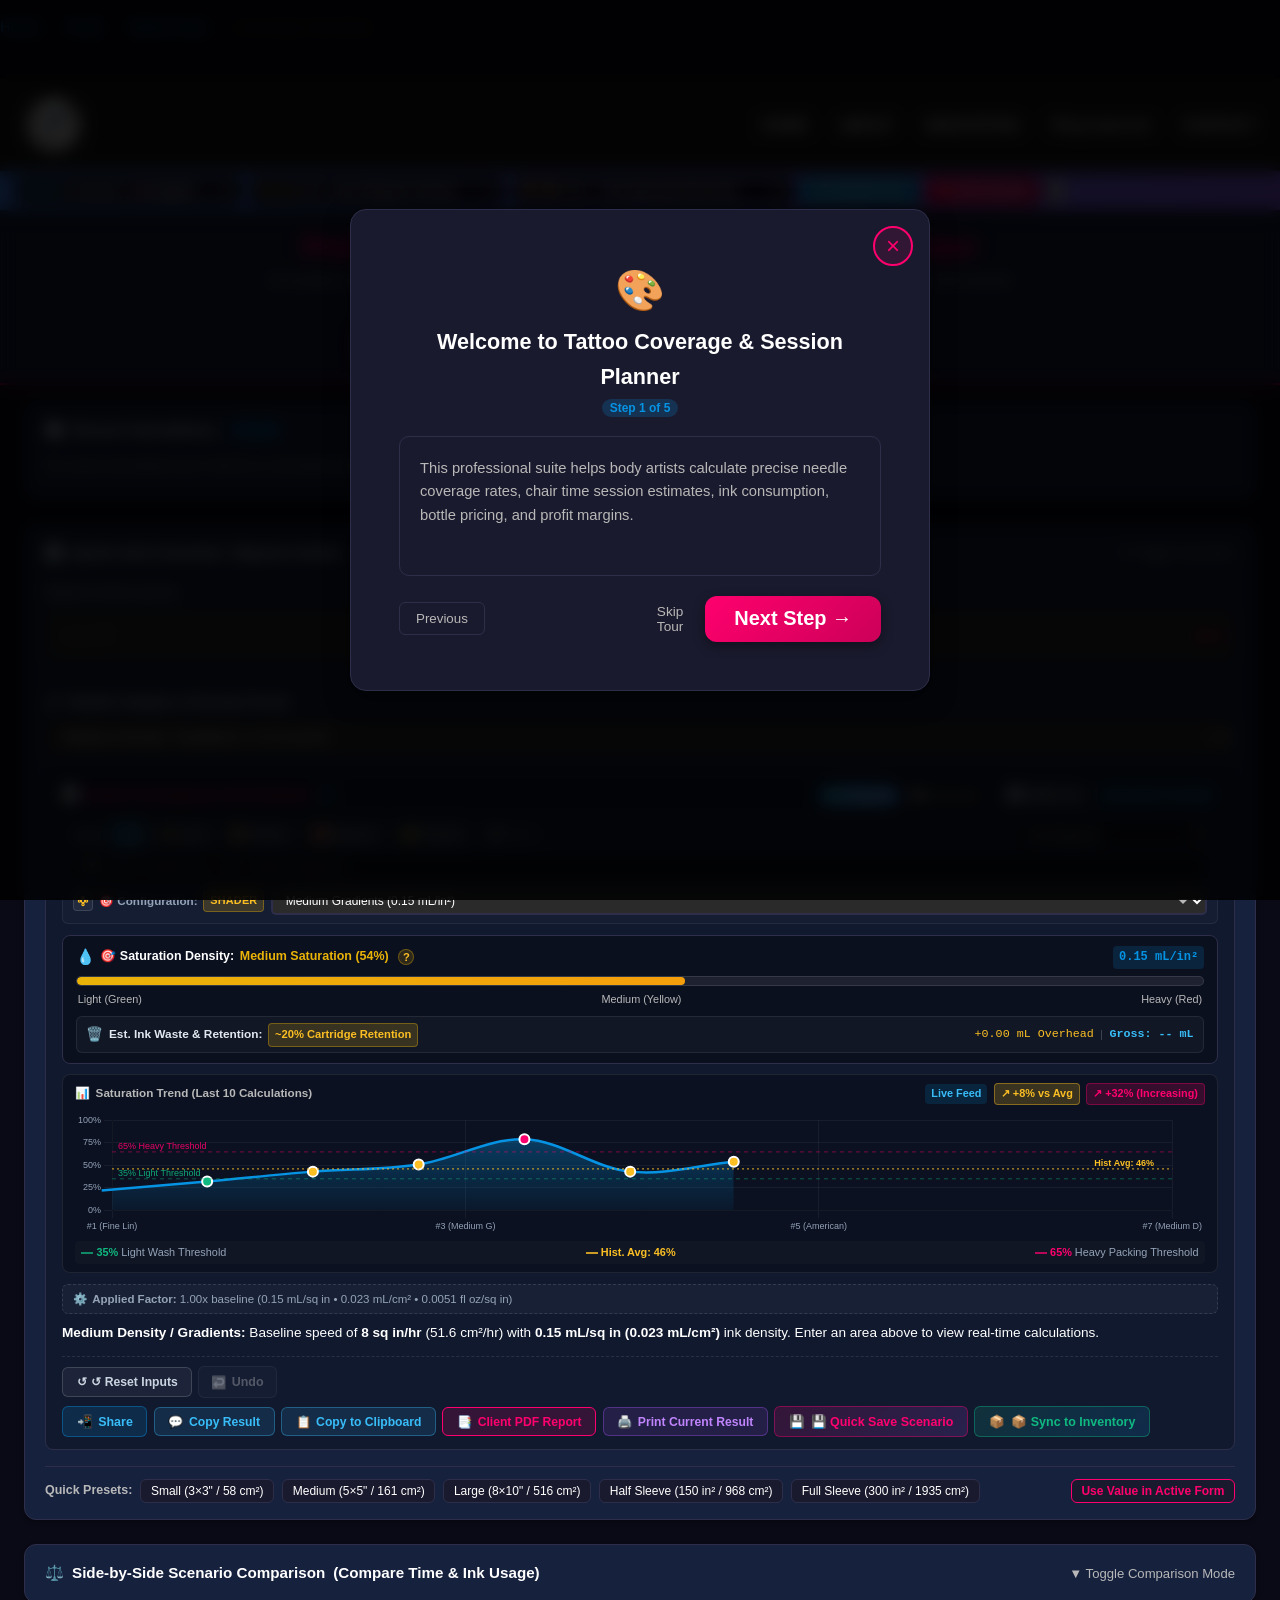
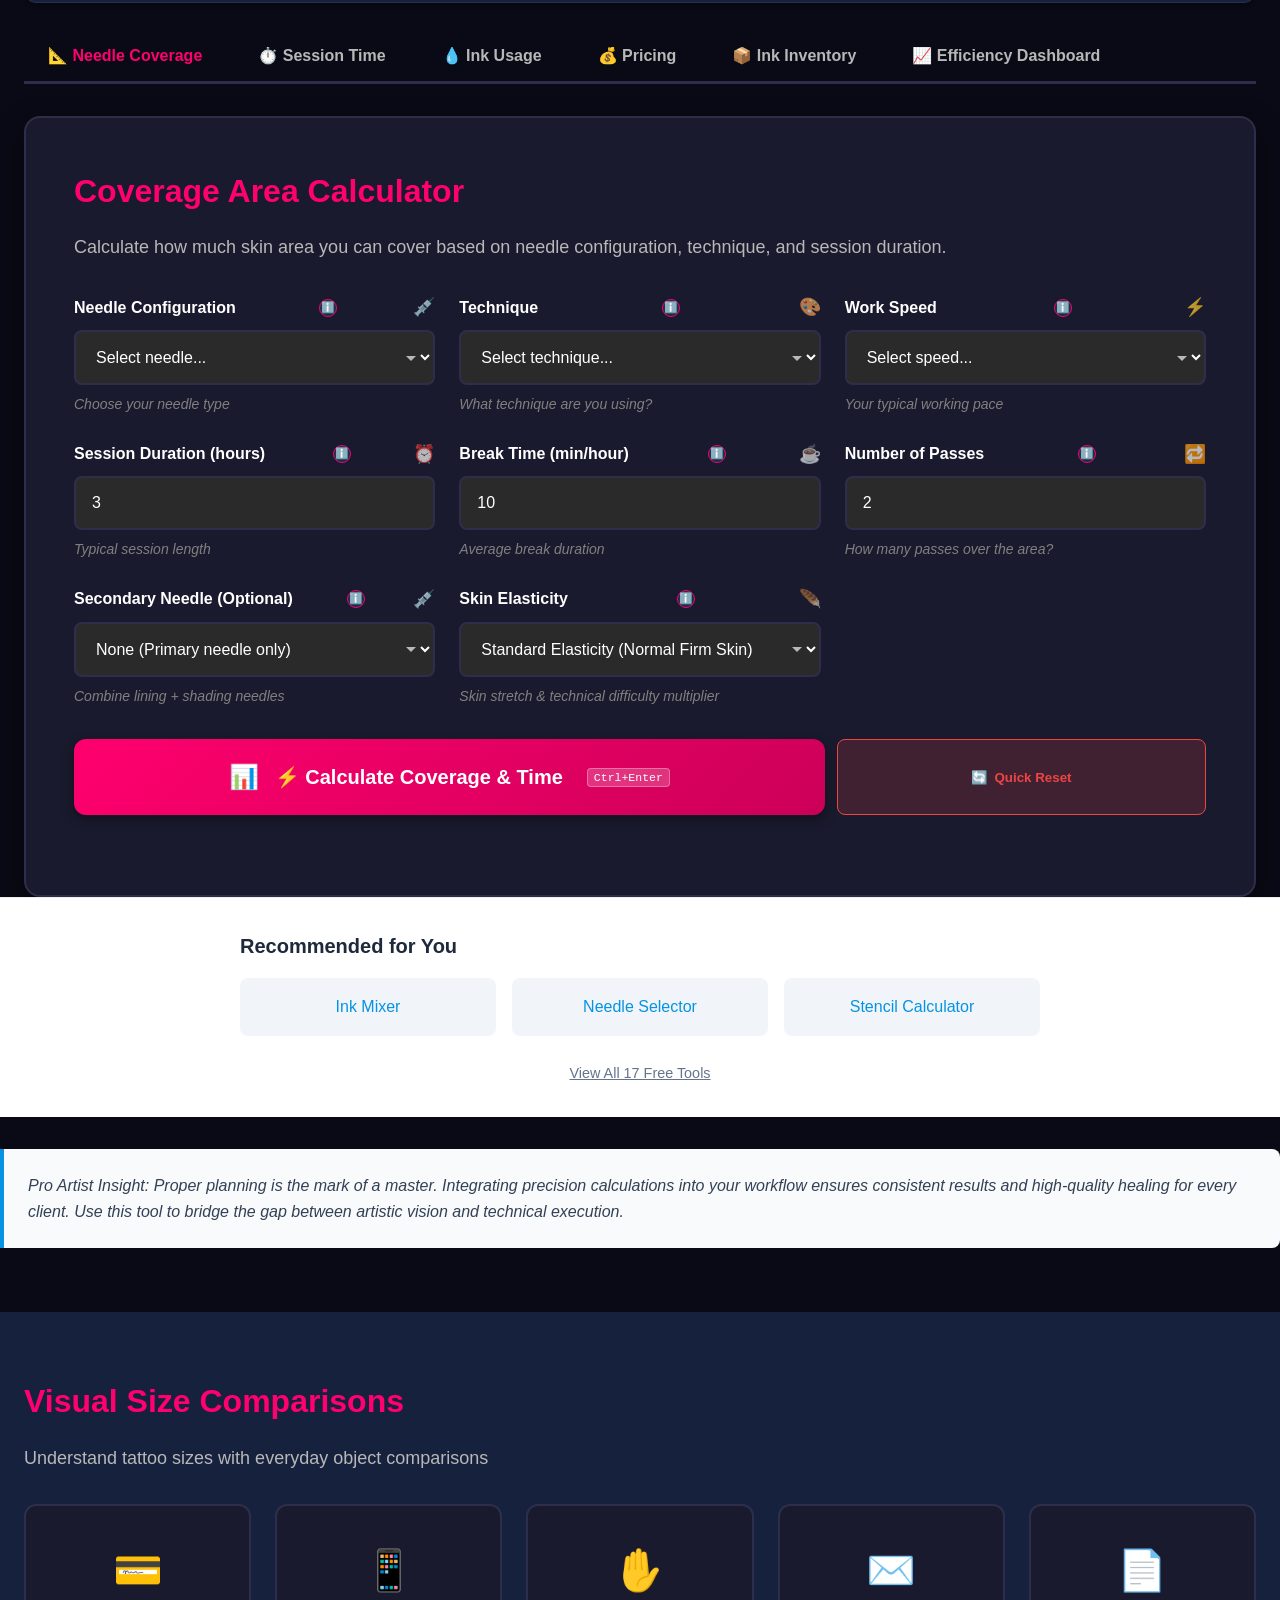
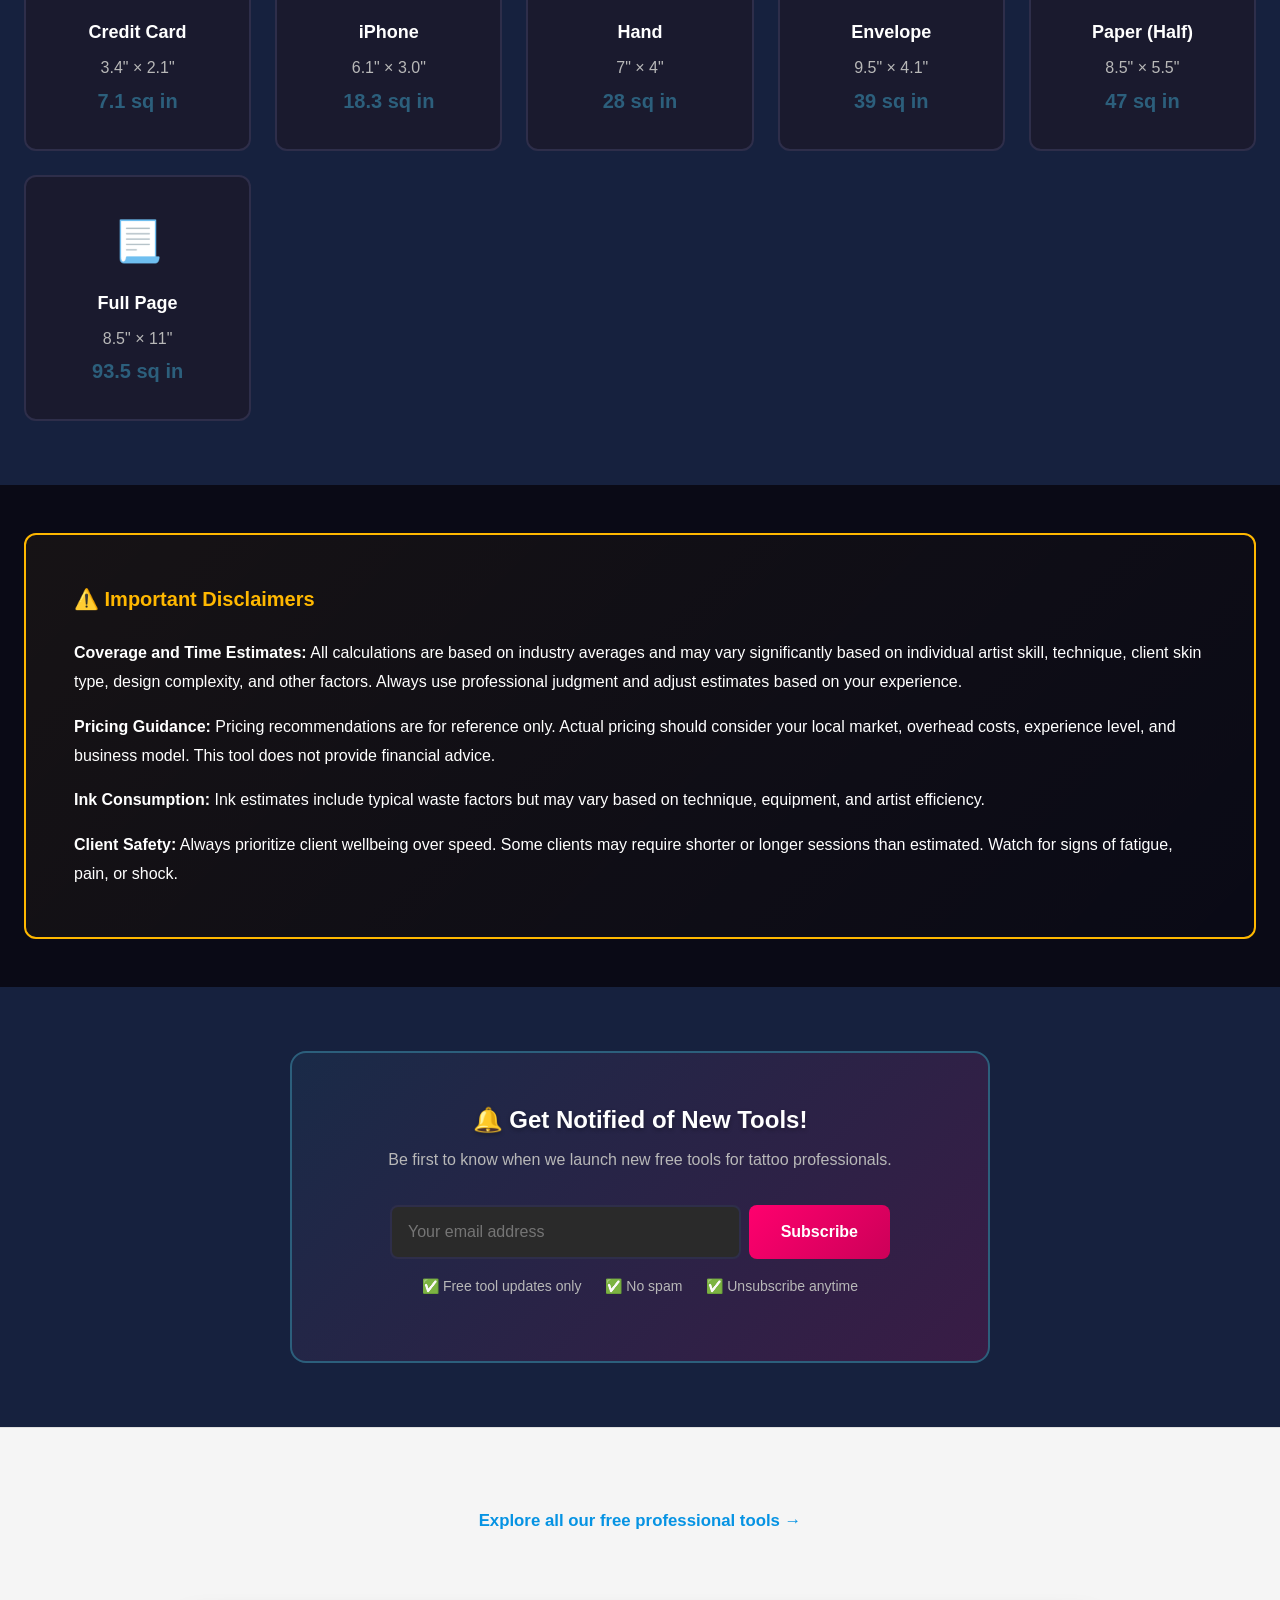
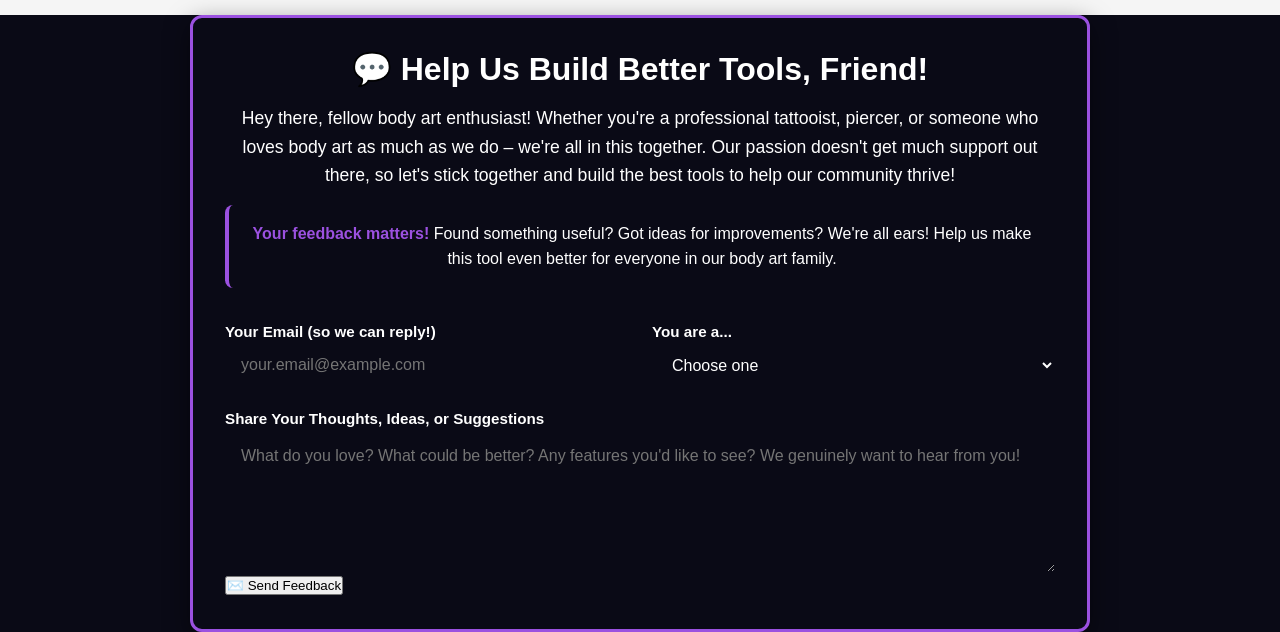
==== commit 2c6b8156: "remove the donation button from the tool itself A "buy me a coffee" button does not belong inside a " ====
--- a/index.html
+++ b/index.html
@@ -59,7 +59,6 @@
   "isAccessibleForFree": true
 }
 </script>
-
 
     <!-- Twitter Cards -->
     <meta name="twitter:card" content="summary_large_image">
@@ -2509,7 +2508,6 @@
             </div>
 
         </div>
-    
 
 <!-- Related Tools Section -->
 <section class="related-tools-section" style="padding: 2rem 1rem; background: #fff; border-top: 1px solid #eee;">
@@ -2644,10 +2642,7 @@
         </div>
     </section>
 
-    <!-- ═══════════════════════════════════════════════════════════
-         KO-FI SECTION (Footer Location)
-    ═══════════════════════════════════════════════════════════ -->
-        <!-- MORE TOOLS NAVIGATION -->
+<!-- MORE TOOLS NAVIGATION -->
     <section class="coverage-calc__more-tools">
         <div class="coverage-calc__container" style="text-align: center; padding: 2rem 1rem;">
             <p style="font-size: 1.05rem; margin: 0; color: #666;">
@@ -2657,7 +2652,6 @@
             </p>
         </div>
     </section>
-
 
     <!-- Community Feedback Section -->
     <section class="community-feedback">
@@ -2778,8 +2772,7 @@
                 </form>
             </div>
 
-            <!-- Ko-fi Support (Modal Location) -->
-            <!-- Features List -->
+<!-- Features List -->
             <div class="coverage__modal-section">
                 <h3 class="coverage__modal-section-title">✨ Features</h3>
                 <ul class="coverage__modal-features">
@@ -3187,8 +3180,7 @@
             document.body.style.marginTop = '0';
             document.body.style.paddingBottom = '0';
             document.body.style.marginBottom = '0';
-            
-            
+
 /* Center align tool headers when in iframe */
 if (window.self !== window.top) {
     const style = document.createElement('style');
--- a/css/style.css
+++ b/css/style.css
@@ -364,40 +364,13 @@
     box-shadow: var(--shadow-glow);
 }
 
-/* Ko-fi Button */
-.coverage__kofi-button {
-    display: inline-flex;
-    align-items: center;
-    gap: 0.3rem;
-    background: #FF5E5B;
-    color: white;
-    border: none;
-    border-radius: 6px;
-    padding: 0 0.75rem;
-    height: 28px;
-    font-size: 0.78rem;
-    font-weight: var(--font-weight-semibold);
-    cursor: pointer;
-    transition: all var(--transition-base);
-    box-shadow: var(--shadow-sm);
-    text-decoration: none;
-    white-space: nowrap;
-}
-
-.coverage__kofi-button:hover {
-    transform: translateY(-1px);
-    box-shadow: var(--shadow-md);
-    background: #FF4E4B;
-}
-
-.kofi-icon {
-    font-size: 0.9rem;
-    line-height: 1;
-}
-
-.kofi-text {
-    white-space: nowrap;
-}
+/
+
+
+
+
+
+
 
 /* Theme Toggle */
 .coverage__theme-toggle {
@@ -1181,37 +1154,15 @@
     margin-top: var(--spacing-md);
 }
 
-/* ═══════════════════════════════════════════════════════════
-   KO-FI SECTION
-   ═══════════════════════════════════════════════════════════ */
-
-.coverage__kofi-section {
-    padding: var(--spacing-2xl) 0;
-    background: var(--color-bg-primary);
-    text-align: center;
-}
-
-.coverage__kofi-text {
-    font-size: var(--font-size-lg);
-    color: var(--color-text-secondary);
-    margin-bottom: var(--spacing-lg);
-}
-
-.coverage__kofi {
-    display: inline-block;
-    transition: all var(--transition-base);
-}
-
-.coverage__kofi:hover {
-    transform: translateY(-3px) scale(1.05);
-}
-
-.coverage__kofi-img {
-    height: 80px;
-    width: auto;
-    border-radius: var(--radius-md);
-    box-shadow: var(--shadow-md);
-}
+/
+
+
+
+
+
+
+
+
 
 /* ═══════════════════════════════════════════════════════════
    FOOTER
@@ -1234,40 +1185,13 @@
     filter: drop-shadow(0 2px 4px rgba(0, 0, 0, 0.3));
 }
 
-.coverage__footer-kofi-section {
-    text-align: center;
-    margin-bottom: var(--spacing-xl);
-    padding: var(--spacing-lg) 0;
-}
-
-.coverage__footer-kofi-text {
-    color: var(--color-text-secondary);
-    font-size: var(--font-size-base);
-    margin-bottom: var(--spacing-md);
-}
-
-.coverage__footer-kofi-button {
-    display: inline-flex;
-    align-items: center;
-    gap: var(--spacing-xs);
-    background: #FF5E5B;
-    color: white;
-    border: none;
-    border-radius: var(--radius-full);
-    padding: var(--spacing-sm) var(--spacing-lg);
-    font-size: var(--font-size-base);
-    font-weight: var(--font-weight-semibold);
-    cursor: pointer;
-    transition: all var(--transition-base);
-    box-shadow: var(--shadow-sm);
-    text-decoration: none;
-}
-
-.coverage__footer-kofi-button:hover {
-    transform: translateY(-2px);
-    box-shadow: var(--shadow-md);
-    background: #FF4E4B;
-}
+
+
+
+
+
+
+
 
 .coverage__footer-links {
     display: flex;
@@ -1488,23 +1412,11 @@
     border: 2px solid var(--color-ink-blue);
 }
 
-.coverage__modal-kofi {
-    background: linear-gradient(135deg, rgba(44, 95, 124, 0.1) 0%, rgba(255, 0, 110, 0.1) 100%);
-    padding: var(--spacing-lg);
-    border-radius: var(--radius-md);
-    border: 2px solid var(--color-neon-pink);
-    text-align: center;
-}
-
-.coverage__modal-kofi-text {
-    font-size: var(--font-size-base);
-    color: var(--color-text-secondary);
-    margin-bottom: var(--spacing-md);
-}
-
-.coverage__kofi--modal .coverage__kofi-img {
-    height: 50px;
-}
+
+
+
+
+
 
 .coverage__modal-features {
     list-style: none;
@@ -2785,7 +2697,6 @@
     .coverage__export-actions,
     .coverage__embed-button,
     .coverage__theme-toggle,
-    .coverage__kofi-button,
     .feedback-section,
     .feedback-card,
     .coverage__modal,
@@ -4863,7 +4774,6 @@
     .coverage__preset-pills,
     .related-tools-section,
     .geo-summary-block,
-    #kofi-container,
     .pigment-chart-filters,
     .waste-filter-btn,
     #dashboard-load-sample-btn,
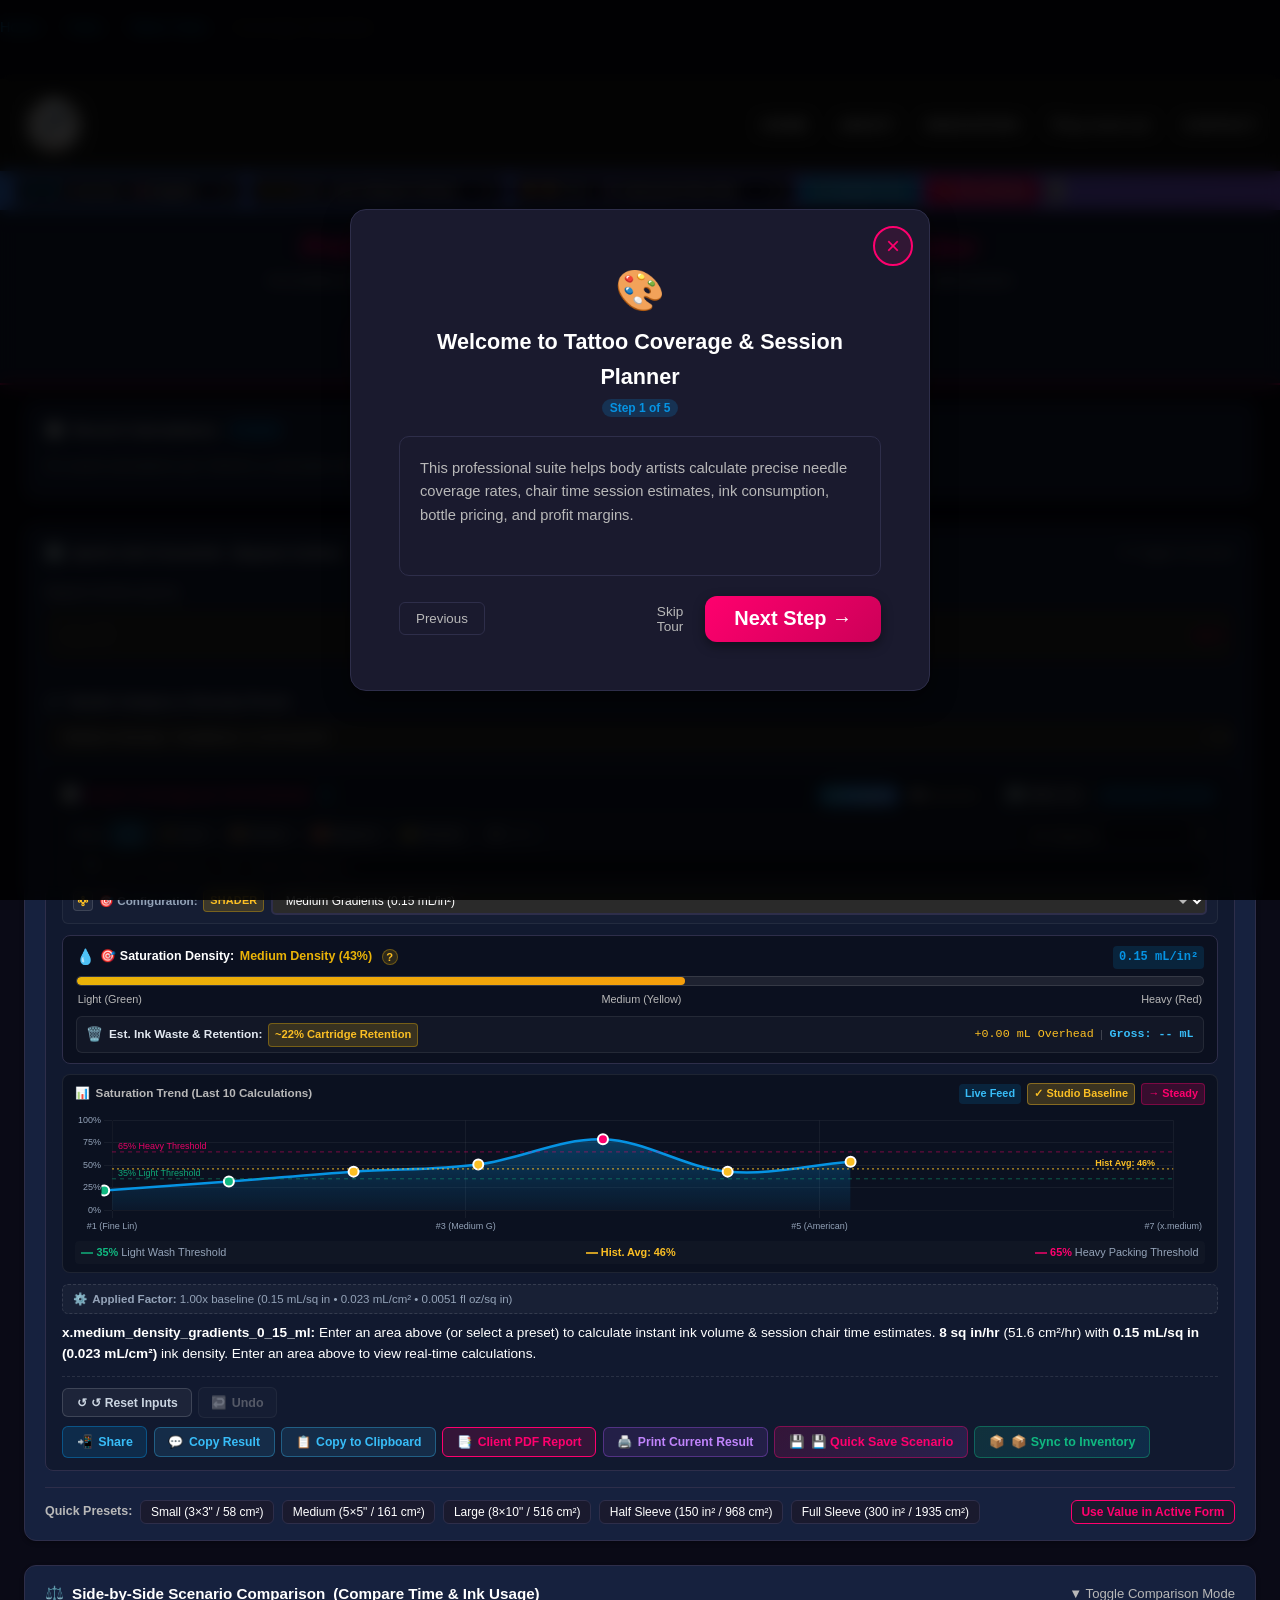
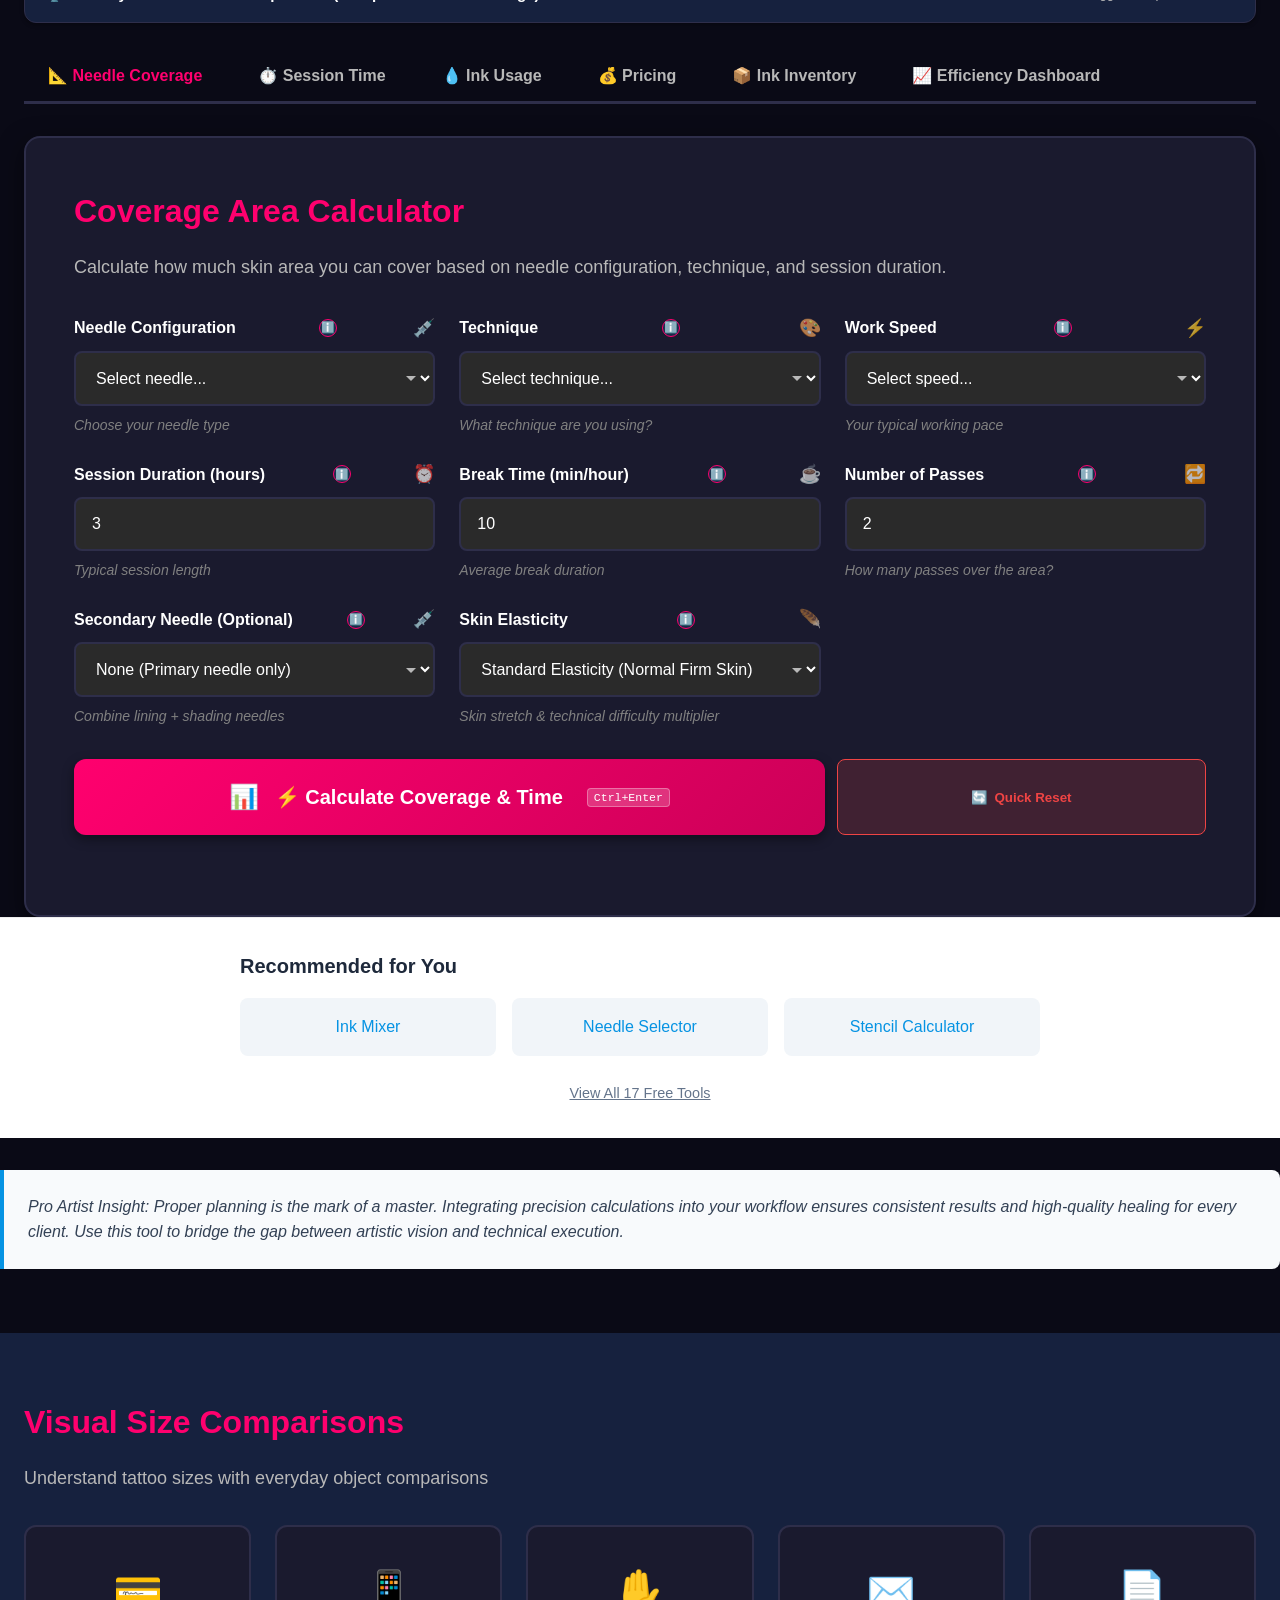
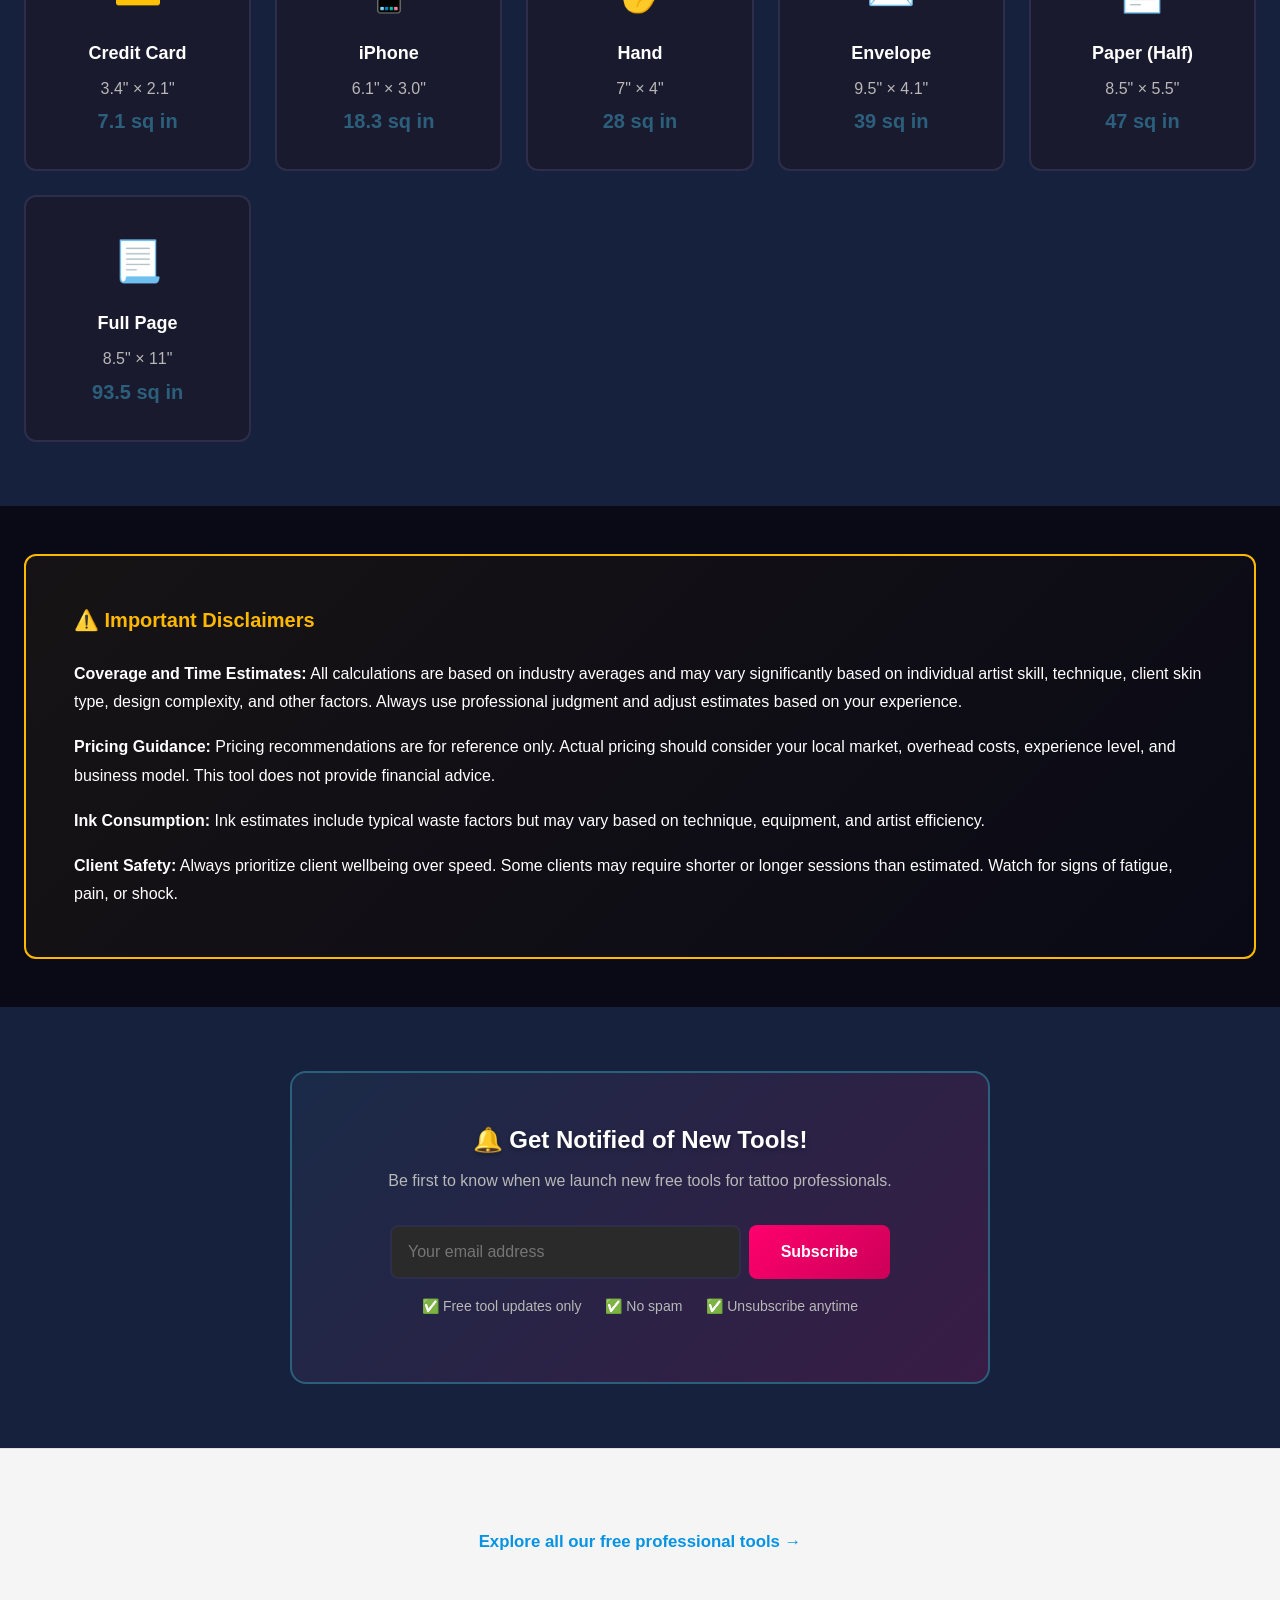
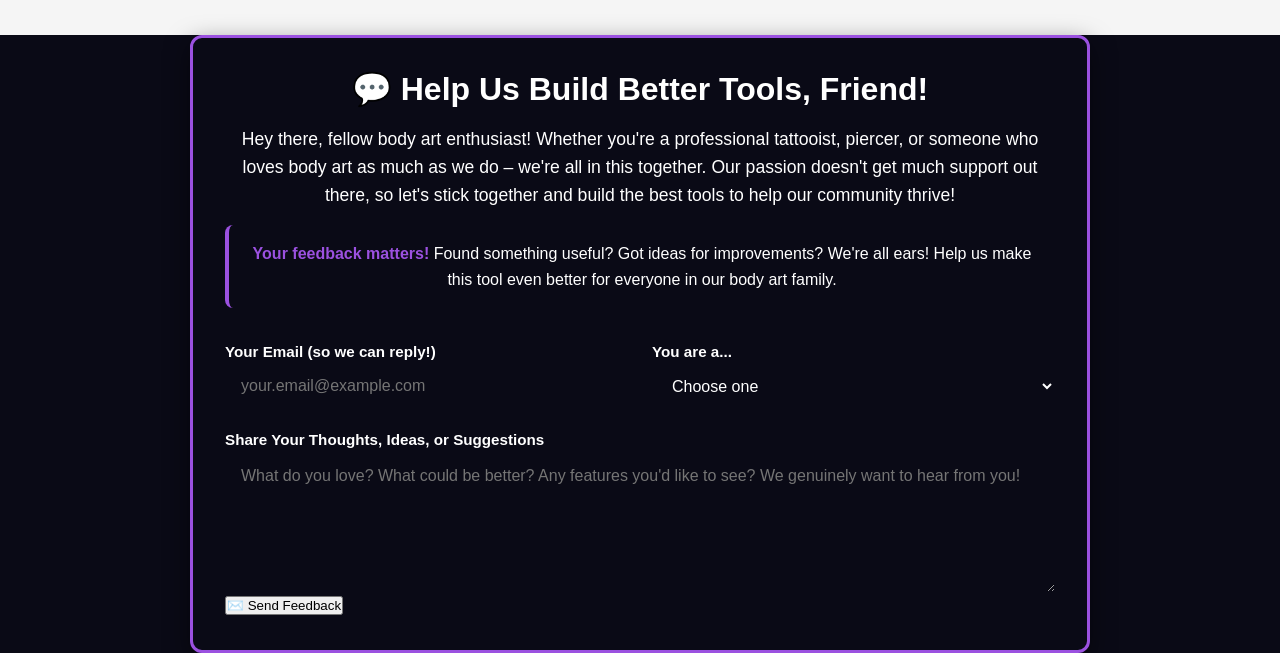
==== commit 7642acce: "sync index.html from the live site The website copy of this tool moved on and the repo did not, so a" ====
--- a/index.html
+++ b/index.html
@@ -108,7 +108,7 @@
 </style>
 </head>
 <body class="coverage">
-<nav class="breadcrumb-nav" aria-label="Breadcrumb">
+<nav class="breadcrumb-nav" aria-label="Breadcrumb" data-i18n-aria="x.breadcrumb">
     <a href="https://poliinternational.com/" data-i18n="nav_home">Home</a>
     <span>›</span>
     <a href="https://poliinternational.com/tools/" data-i18n="nav_tools">Tools</a>
@@ -144,14 +144,14 @@
                 <div class="coverage__control-pill" id="language-dropdown-wrapper">
                     <span style="font-size: 0.76rem;">🌐</span>
                     <span style="font-size: 0.76rem; font-weight: 600; color: var(--color-text-secondary);" data-i18n="ctrl_lang">Language:</span>
-                    <select id="global-language-select" class="coverage__control-select" aria-label="Select Language" onchange="window.I18N && window.I18N.setLanguage(this.value)">
-                        <option value="en" selected style="background: #16213e; color: #fff;">🇬🇧 English</option>
-                        <option value="fr" style="background: #16213e; color: #fff;">🇫🇷 Français</option>
-                        <option value="it" style="background: #16213e; color: #fff;">🇮🇹 Italiano</option>
-                        <option value="de" style="background: #16213e; color: #fff;">🇩🇪 Deutsch</option>
-                        <option value="es" style="background: #16213e; color: #fff;">🇪🇸 Español</option>
-                        <option value="nl" style="background: #16213e; color: #fff;">🇳🇱 Nederlands</option>
-                        <option value="pt" style="background: #16213e; color: #fff;">🇵🇹 Português</option>
+                    <select id="global-language-select" class="coverage__control-select" aria-label="Select Language" data-i18n-aria="x.select_language" onchange="window.I18N && window.I18N.setLanguage(this.value)">
+                        <option value="en" selected style="background: #16213e; color: #fff;" >🇬🇧 English</option>
+                        <option value="fr" style="background: #16213e; color: #fff;" >🇫🇷 Français</option>
+                        <option value="it" style="background: #16213e; color: #fff;" >🇮🇹 Italiano</option>
+                        <option value="de" style="background: #16213e; color: #fff;" >🇩🇪 Deutsch</option>
+                        <option value="es" style="background: #16213e; color: #fff;" >🇪🇸 Español</option>
+                        <option value="nl" style="background: #16213e; color: #fff;" >🇳🇱 Nederlands</option>
+                        <option value="pt" style="background: #16213e; color: #fff;" >🇵🇹 Português</option>
                     </select>
                 </div>
 
@@ -159,9 +159,9 @@
                 <div class="coverage__control-pill">
                     <span style="font-size: 0.76rem;">📏</span>
                     <span style="font-size: 0.76rem; font-weight: 600; color: var(--color-text-secondary);" data-i18n="ctrl_unit">Unit:</span>
-                    <select id="global-unit-select" class="coverage__control-select" aria-label="Select Global Unit" onchange="window.UnitManager && window.UnitManager.setUnit(this.value)">
-                        <option value="sqin" selected style="background: #16213e; color: #fff;">sq in (Square Inches)</option>
-                        <option value="sqcm" style="background: #16213e; color: #fff;">cm² (Square Centimeters)</option>
+                    <select id="global-unit-select" class="coverage__control-select" aria-label="Select Global Unit" data-i18n-aria="x.select_global_unit" onchange="window.UnitManager && window.UnitManager.setUnit(this.value)">
+                        <option value="sqin" selected style="background: #16213e; color: #fff;" data-i18n="x.sq_in_square_inches">sq in (Square Inches)</option>
+                        <option value="sqcm" style="background: #16213e; color: #fff;" data-i18n="x.cm_square_centimeters">cm² (Square Centimeters)</option>
                     </select>
                 </div>
 
@@ -169,26 +169,26 @@
                 <div class="coverage__control-pill">
                     <span style="font-size: 0.76rem;">🎨</span>
                     <span style="font-size: 0.76rem; font-weight: 600; color: var(--color-text-secondary);" data-i18n="ctrl_style">Style:</span>
-                    <select id="tattoo-style-theme-select" class="coverage__control-select" aria-label="Select Theme Style">
-                        <option value="cyberpunk" style="background: #16213e; color: #fff;">🔮 Cyberpunk Neo-Noir</option>
-                        <option value="traditional" style="background: #16213e; color: #fff;">🦅 American Traditional</option>
-                        <option value="fineline" style="background: #16213e; color: #fff;">🖋️ Fine-Line & Micro</option>
-                        <option value="irezumi" style="background: #16213e; color: #fff;">🐉 Japanese Irezumi</option>
-                        <option value="blackwork" style="background: #16213e; color: #fff;">🖤 Heavy Blackwork & Tribal</option>
-                        <option value="realism" style="background: #16213e; color: #fff;">🎭 Realism Portraiture</option>
-                        <option value="neotraditional" style="background: #16213e; color: #fff;">🌺 Neo-Traditional</option>
-                        <option value="watercolor" style="background: #16213e; color: #fff;">🎨 Watercolor & Abstract</option>
-                        <option value="dotwork" style="background: #16213e; color: #fff;">📐 Geometric & Dotwork</option>
-                        <option value="biomechanical" style="background: #16213e; color: #fff;">⚙️ Biomechanical</option>
-                        <option value="trashpolka" style="background: #16213e; color: #fff;">🩸 Trash Polka Red/Black</option>
-                        <option value="chicano" style="background: #16213e; color: #fff;">✍️ Chicano & Script</option>
+                    <select id="tattoo-style-theme-select" class="coverage__control-select" aria-label="Select Theme Style" data-i18n-aria="x.select_theme_style">
+                        <option value="cyberpunk" style="background: #16213e; color: #fff;" data-i18n="x.cyberpunk_neo_noir">🔮 Cyberpunk Neo-Noir</option>
+                        <option value="traditional" style="background: #16213e; color: #fff;" data-i18n="x.american_traditional">🦅 American Traditional</option>
+                        <option value="fineline" style="background: #16213e; color: #fff;" data-i18n="x.fine_line_micro">🖋️ Fine-Line & Micro</option>
+                        <option value="irezumi" style="background: #16213e; color: #fff;" data-i18n="x.japanese_irezumi">🐉 Japanese Irezumi</option>
+                        <option value="blackwork" style="background: #16213e; color: #fff;" data-i18n="x.heavy_blackwork_tribal">🖤 Heavy Blackwork & Tribal</option>
+                        <option value="realism" style="background: #16213e; color: #fff;" data-i18n="x.realism_portraiture">🎭 Realism Portraiture</option>
+                        <option value="neotraditional" style="background: #16213e; color: #fff;" data-i18n="x.neo_traditional">🌺 Neo-Traditional</option>
+                        <option value="watercolor" style="background: #16213e; color: #fff;" data-i18n="x.watercolor_abstract">🎨 Watercolor & Abstract</option>
+                        <option value="dotwork" style="background: #16213e; color: #fff;" data-i18n="x.geometric_dotwork">📐 Geometric & Dotwork</option>
+                        <option value="biomechanical" style="background: #16213e; color: #fff;" data-i18n="x.biomechanical">⚙️ Biomechanical</option>
+                        <option value="trashpolka" style="background: #16213e; color: #fff;" data-i18n="x.trash_polka_red_black">🩸 Trash Polka Red/Black</option>
+                        <option value="chicano" style="background: #16213e; color: #fff;" data-i18n="x.chicano_script">✍️ Chicano & Script</option>
                     </select>
                 </div>
 
-                <button type="button" id="onboarding-tour-btn" class="coverage__embed-button" style="background: #0693e3; border: 1px solid #38bdf8;" aria-label="Start guided onboarding tour" data-i18n="btn_tour">
+                <button type="button" id="onboarding-tour-btn" class="coverage__embed-button" style="background: #0693e3; border: 1px solid #38bdf8;" aria-label="Start guided onboarding tour" data-i18n-aria="x.start_guided_onboarding_tour" data-i18n="btn_tour">
                     🗺️ Guided Tour
                 </button>
-                <button type="button" id="embed-button" class="coverage__embed-button" aria-label="Get embed code" data-i18n="btn_embed">
+                <button type="button" id="embed-button" class="coverage__embed-button" aria-label="Get embed code" data-i18n-aria="x.get_embed_code" data-i18n="btn_embed">
                     ⚡ Free Embed
                 </button>
                 <button type="button" id="theme-toggle" class="coverage__theme-toggle" aria-label="Toggle dark mode" data-i18n-aria="btn_theme_toggle">
@@ -210,28 +210,28 @@
             </p>
 
             <div class="coverage__hero-features">
-                <div class="coverage__hero-feature coverage__hero-feature--active" id="hero-feature-coverage" role="button" tabindex="0" data-tab="coverage" data-target="#coverage-panel" aria-label="Navigate to Coverage Area calculator" title="Click to activate and scroll to Coverage Area Calculator">
+                <div class="coverage__hero-feature coverage__hero-feature--active" id="hero-feature-coverage" role="button" tabindex="0" data-tab="coverage" data-target="#coverage-panel" aria-label="Navigate to Coverage Area calculator" data-i18n-aria="x.navigate_to_coverage_area_calculator" title="Click to activate and scroll to Coverage Area Calculator" data-i18n-title="x.click_to_activate_and_scroll_to">
                     <div class="coverage__hero-feature-content">
                         <span class="coverage__hero-icon">📏</span>
                         <span data-i18n="hero_feat_area">Coverage Area</span>
                     </div>
                     <div class="coverage__hero-feature-bar" aria-hidden="true"></div>
                 </div>
-                <div class="coverage__hero-feature" id="hero-feature-session" role="button" tabindex="0" data-tab="session" data-target="#session-panel" aria-label="Navigate to Session Time calculator" title="Click to activate and scroll to Session Time Calculator">
+                <div class="coverage__hero-feature" id="hero-feature-session" role="button" tabindex="0" data-tab="session" data-target="#session-panel" aria-label="Navigate to Session Time calculator" data-i18n-aria="x.navigate_to_session_time_calculator" title="Click to activate and scroll to Session Time Calculator" data-i18n-title="x.click_to_activate_and_scroll_to_2">
                     <div class="coverage__hero-feature-content">
                         <span class="coverage__hero-icon">⏱️</span>
                         <span data-i18n="hero_feat_time">Session Time</span>
                     </div>
                     <div class="coverage__hero-feature-bar" aria-hidden="true"></div>
                 </div>
-                <div class="coverage__hero-feature" id="hero-feature-ink" role="button" tabindex="0" data-tab="ink" data-target="#ink-panel" aria-label="Navigate to Ink Usage planner" title="Click to activate and scroll to Ink Usage Planner">
+                <div class="coverage__hero-feature" id="hero-feature-ink" role="button" tabindex="0" data-tab="ink" data-target="#ink-panel" aria-label="Navigate to Ink Usage planner" data-i18n-aria="x.navigate_to_ink_usage_planner" title="Click to activate and scroll to Ink Usage Planner" data-i18n-title="x.click_to_activate_and_scroll_to_3">
                     <div class="coverage__hero-feature-content">
                         <span class="coverage__hero-icon">💧</span>
                         <span data-i18n="hero_feat_ink">Ink Usage</span>
                     </div>
                     <div class="coverage__hero-feature-bar" aria-hidden="true"></div>
                 </div>
-                <div class="coverage__hero-feature" id="hero-feature-pricing" role="button" tabindex="0" data-tab="pricing" data-target="#pricing-panel" aria-label="Navigate to Pricing and Estimation calculator" title="Click to activate and scroll to Pricing Calculator">
+                <div class="coverage__hero-feature" id="hero-feature-pricing" role="button" tabindex="0" data-tab="pricing" data-target="#pricing-panel" aria-label="Navigate to Pricing and Estimation calculator" data-i18n-aria="x.navigate_to_pricing_and_estimation_calculator" title="Click to activate and scroll to Pricing Calculator" data-i18n-title="x.click_to_activate_and_scroll_to_4">
                     <div class="coverage__hero-feature-content">
                         <span class="coverage__hero-icon">💰</span>
                         <span data-i18n="hero_feat_pricing">Pricing</span>
@@ -253,24 +253,24 @@
                 <div class="coverage__recent-header">
                     <span class="coverage__recent-title">
                         <span class="coverage__recent-icon">🕒</span>
-                        <strong>Recent Calculations</strong>
-                        <span id="recent-count-badge" class="coverage__recent-badge">0 saved</span>
+                        <strong data-i18n="x.recent_calculations">Recent Calculations</strong>
+                        <span id="recent-count-badge" class="coverage__recent-badge" data-i18n="x.0_saved">0 saved</span>
                     </span>
                     <div style="display: flex; gap: 0.5rem; align-items: center; flex-wrap: wrap;">
                         <label id="recent-select-all-wrap" style="display: none; align-items: center; gap: 0.35rem; font-size: 0.78rem; cursor: pointer; color: var(--color-text-secondary); background: rgba(255, 255, 255, 0.05); padding: 0.25rem 0.55rem; border-radius: 6px; border: 1px solid var(--color-border, #2e2e4a);">
                             <input type="checkbox" id="recent-select-all-checkbox" style="cursor: pointer; accent-color: var(--color-neon-pink, #ff006e);">
                             <span id="recent-select-all-label" data-i18n="lbl_select_all">Select All</span>
                         </label>
-                        <button type="button" id="recent-batch-summary-btn" class="coverage__export-csv-btn" title="Generate multi-session combined project plan from selected calculations" style="display: none; background: rgba(255, 0, 110, 0.15); border-color: var(--color-neon-pink, #ff006e); color: var(--color-neon-pink, #ff006e); font-weight: 700;">
+                        <button type="button" id="recent-batch-summary-btn" class="coverage__export-csv-btn" title="Generate multi-session combined project plan from selected calculations" data-i18n-title="x.generate_multi_session_combined_project_plan" style="display: none; background: rgba(255, 0, 110, 0.15); border-color: var(--color-neon-pink, #ff006e); color: var(--color-neon-pink, #ff006e); font-weight: 700;">
                             <span>📊 <span data-i18n="btn_batch_plan">Multi-Session Plan</span> (<span id="recent-selected-count">0</span>)</span>
                         </button>
-                        <button type="button" id="recent-batch-delete-btn" class="coverage__clear-history-btn" title="Delete selected calculations" style="display: none;" data-i18n="btn_batch_delete">
+                        <button type="button" id="recent-batch-delete-btn" class="coverage__clear-history-btn" title="Delete selected calculations" data-i18n-title="x.delete_selected_calculations" style="display: none;" data-i18n="btn_batch_delete">
                             🗑️ Delete Selected
                         </button>
-                        <button type="button" id="export-csv-btn" class="coverage__export-csv-btn" title="Export saved calculations as CSV" style="display: none;" data-i18n="btn_export_csv">
+                        <button type="button" id="export-csv-btn" class="coverage__export-csv-btn" title="Export saved calculations as CSV" data-i18n-title="x.export_saved_calculations_as_csv" style="display: none;" data-i18n="btn_export_csv">
                             📊 Export CSV
                         </button>
-                        <button type="button" id="clear-history-btn" class="coverage__clear-history-btn" title="Clear history" style="display: none;" data-i18n="btn_clear_history">
+                        <button type="button" id="clear-history-btn" class="coverage__clear-history-btn" title="Clear history" data-i18n-title="x.clear_history" style="display: none;" data-i18n="btn_clear_history">
                             🗑️ Clear History
                         </button>
                     </div>
@@ -285,24 +285,24 @@
                 <div class="coverage__converter-header" style="display: flex; align-items: center; justify-content: space-between; cursor: pointer;" id="converter-toggle-btn">
                     <span class="coverage__converter-title" style="display: flex; align-items: center; gap: 0.5rem; font-weight: 600; font-size: 0.95rem;">
                         <span>🔄</span>
-                        <strong>Quick Unit Converter</strong> (Square Inches ↔ Square Centimeters)
+                        <strong data-i18n="x.quick_unit_converter">Quick Unit Converter</strong> (Square Inches ↔ Square Centimeters)
                     </span>
-                    <span id="converter-toggle-icon" style="font-size: 0.82rem; color: var(--color-text-secondary);">▼ Toggle Converter</span>
+                    <span id="converter-toggle-icon" style="font-size: 0.82rem; color: var(--color-text-secondary);" data-i18n="x.toggle_converter">▼ Toggle Converter</span>
                 </div>
                 <div id="converter-body" class="coverage__converter-body" style="margin-top: 1rem;">
                     <div class="coverage__converter-grid">
                         <div class="coverage__converter-field">
-                            <label for="converter-sqin">Square Inches (sq in)</label>
+                            <label for="converter-sqin" data-i18n="x.square_inches_sq_in">Square Inches (sq in)</label>
                             <div class="coverage__input-wrapper">
                                 <input type="number" id="converter-sqin" placeholder="e.g. 25" step="0.1" min="0" class="coverage__input" data-i18n-placeholder="ph_sqin">
                                 <span class="coverage__unit-tag">sq in</span>
                             </div>
                         </div>
-                        <div class="coverage__converter-swap" title="Bi-directional live conversion">
+                        <div class="coverage__converter-swap" title="Bi-directional live conversion" data-i18n-title="x.bi_directional_live_conversion">
                             <span>⇄</span>
                         </div>
                         <div class="coverage__converter-field">
-                            <label for="converter-sqcm">Square Centimeters (sq cm)</label>
+                            <label for="converter-sqcm" data-i18n="x.square_centimeters_sq_cm">Square Centimeters (sq cm)</label>
                             <div class="coverage__input-wrapper">
                                 <input type="number" id="converter-sqcm" placeholder="e.g. 161.3" step="0.1" min="0" class="coverage__input" data-i18n-placeholder="ph_sqcm">
                                 <span class="coverage__unit-tag">sq cm</span>
@@ -316,31 +316,31 @@
                         </label>
                         <select id="converter-ink-needle-select" class="coverage__select" style="width: 100%; font-size: 0.88rem; padding: 0.5rem 0.75rem;">
                             <optgroup label="⭐ Pre-Calculated Style Presets" data-category="preset">
-                                <option value="american-traditional" data-rate="14" data-ml="0.22" data-min="0.18" data-max="0.26" data-needle="11M1">American Traditional (Bold 9RL + 11M1 Solid Packing | 0.22 mL/in²)</option>
-                                <option value="realism-portrait" data-rate="6" data-ml="0.09" data-min="0.06" data-max="0.12" data-needle="3RL">Realism Portrait (Single 3RL + Soft 7RS Grey Wash | 0.09 mL/in²)</option>
-                                <option value="blackwork-fill" data-rate="22" data-ml="0.35" data-min="0.30" data-max="0.42" data-needle="15M2">Blackwork Fill (15M2 Maximum Density Heavy Blackout | 0.35 mL/in²)</option>
-                                <option value="fine-line-micro" data-rate="4" data-ml="0.06" data-min="0.04" data-max="0.08" data-needle="3RL">Fine Line & Micro Detail (1RL/3RL Precision Linework | 0.06 mL/in²)</option>
-                                <option value="japanese-irezumi" data-rate="16" data-ml="0.20" data-min="0.16" data-max="0.24" data-needle="7M1">Japanese Irezumi (7RL Outlines + 13M1 Wind Bars | 0.20 mL/in²)</option>
-                                <option value="watercolor-splash" data-rate="12" data-ml="0.16" data-min="0.13" data-max="0.20" data-needle="7RS">Watercolor & Soft Blends (7RS Wash + 7M1 Gradients | 0.16 mL/in²)</option>
-                                <option value="geometric-dotwork" data-rate="8" data-ml="0.11" data-min="0.08" data-max="0.14" data-needle="5RL">Geometric & Sacred Dotwork (5RL Stippling & Geometry | 0.11 mL/in²)</option>
+                                <option value="american-traditional" data-rate="14" data-ml="0.22" data-min="0.18" data-max="0.26" data-needle="11M1" data-i18n="x.american_traditional_bold_9rl_11m1_solid">American Traditional (Bold 9RL + 11M1 Solid Packing | 0.22 mL/in²)</option>
+                                <option value="realism-portrait" data-rate="6" data-ml="0.09" data-min="0.06" data-max="0.12" data-needle="3RL" data-i18n="x.realism_portrait_single_3rl_soft_7rs">Realism Portrait (Single 3RL + Soft 7RS Grey Wash | 0.09 mL/in²)</option>
+                                <option value="blackwork-fill" data-rate="22" data-ml="0.35" data-min="0.30" data-max="0.42" data-needle="15M2" data-i18n="x.blackwork_fill_15m2_maximum_density_heavy">Blackwork Fill (15M2 Maximum Density Heavy Blackout | 0.35 mL/in²)</option>
+                                <option value="fine-line-micro" data-rate="4" data-ml="0.06" data-min="0.04" data-max="0.08" data-needle="3RL" data-i18n="x.fine_line_micro_detail_1rl_3rl">Fine Line & Micro Detail (1RL/3RL Precision Linework | 0.06 mL/in²)</option>
+                                <option value="japanese-irezumi" data-rate="16" data-ml="0.20" data-min="0.16" data-max="0.24" data-needle="7M1" data-i18n="x.japanese_irezumi_7rl_outlines_13m1_wind">Japanese Irezumi (7RL Outlines + 13M1 Wind Bars | 0.20 mL/in²)</option>
+                                <option value="watercolor-splash" data-rate="12" data-ml="0.16" data-min="0.13" data-max="0.20" data-needle="7RS" data-i18n="x.watercolor_soft_blends_7rs_wash_7m1">Watercolor & Soft Blends (7RS Wash + 7M1 Gradients | 0.16 mL/in²)</option>
+                                <option value="geometric-dotwork" data-rate="8" data-ml="0.11" data-min="0.08" data-max="0.14" data-needle="5RL" data-i18n="x.geometric_sacred_dotwork_5rl_stippling_geometry">Geometric & Sacred Dotwork (5RL Stippling & Geometry | 0.11 mL/in²)</option>
                             </optgroup>
                             <optgroup label="⚡ Liner (Fine Lines & Outlines)" data-category="liner">
-                                <option value="3RL" data-rate="3" data-ml="0.06" data-min="0.04" data-max="0.08">3RL - Fine Line Outlining (3.0 in²/hr | 0.06 mL/in²)</option>
-                                <option value="5RL" data-rate="5" data-ml="0.09" data-min="0.07" data-max="0.12">5RL - Standard Outlines (5.0 in²/hr | 0.09 mL/in²)</option>
-                                <option value="7RL" data-rate="6" data-ml="0.12" data-min="0.09" data-max="0.15">7RL - Bold Linework (6.0 in²/hr | 0.12 mL/in²)</option>
-                                <option value="9RL" data-rate="7" data-ml="0.14" data-min="0.11" data-max="0.18">9RL - Heavy Traditional Lines (7.0 in²/hr | 0.14 mL/in²)</option>
+                                <option value="3RL" data-rate="3" data-ml="0.06" data-min="0.04" data-max="0.08" data-i18n="x.3rl_fine_line_outlining_3_0">3RL - Fine Line Outlining (3.0 in²/hr | 0.06 mL/in²)</option>
+                                <option value="5RL" data-rate="5" data-ml="0.09" data-min="0.07" data-max="0.12" data-i18n="x.5rl_standard_outlines_5_0_in">5RL - Standard Outlines (5.0 in²/hr | 0.09 mL/in²)</option>
+                                <option value="7RL" data-rate="6" data-ml="0.12" data-min="0.09" data-max="0.15" data-i18n="x.7rl_bold_linework_6_0_in">7RL - Bold Linework (6.0 in²/hr | 0.12 mL/in²)</option>
+                                <option value="9RL" data-rate="7" data-ml="0.14" data-min="0.11" data-max="0.18" data-i18n="x.9rl_heavy_traditional_lines_7_0">9RL - Heavy Traditional Lines (7.0 in²/hr | 0.14 mL/in²)</option>
                             </optgroup>
                             <optgroup label="🎨 Shader (Washes, Midtones & Soft Blends)" data-category="shader">
-                                <option value="light-shading" data-rate="10" data-ml="0.08" data-min="0.05" data-max="0.11">Light Shading / Grey Wash (~0.08 mL/in²)</option>
-                                <option value="medium-density" data-rate="8" data-ml="0.15" data-min="0.12" data-max="0.18" selected>Medium Density / Gradients (~0.15 mL/in²)</option>
-                                <option value="7RS" data-rate="11" data-ml="0.16" data-min="0.13" data-max="0.20">7RS - Round Shader / Whip Shading (11.0 in²/hr | 0.16 mL/in²)</option>
+                                <option value="light-shading" data-rate="10" data-ml="0.08" data-min="0.05" data-max="0.11" data-i18n="x.light_shading_grey_wash_0_08">Light Shading / Grey Wash (~0.08 mL/in²)</option>
+                                <option value="medium-density" data-rate="8" data-ml="0.15" data-min="0.12" data-max="0.18" selected data-i18n="x.medium_density_gradients_0_15_ml">Medium Density / Gradients (~0.15 mL/in²)</option>
+                                <option value="7RS" data-rate="11" data-ml="0.16" data-min="0.13" data-max="0.20" data-i18n="x.7rs_round_shader_whip_shading_11">7RS - Round Shader / Whip Shading (11.0 in²/hr | 0.16 mL/in²)</option>
                             </optgroup>
                             <optgroup label="🧱 Magnum (Color Packing, Fill & Blackout)" data-category="magnum">
-                                <option value="7M1" data-rate="16" data-ml="0.18" data-min="0.15" data-max="0.22">7M1 - Soft Shading Magnum (16.0 in²/hr | 0.18 mL/in²)</option>
-                                <option value="11M1" data-rate="24" data-ml="0.22" data-min="0.18" data-max="0.26">11M1 - Workhorse Magnum (24.0 in²/hr | 0.22 mL/in²)</option>
-                                <option value="15M2" data-rate="32" data-ml="0.25" data-min="0.21" data-max="0.30">15M2 - Maximum Coverage Magnum (32.0 in²/hr | 0.25 mL/in²)</option>
-                                <option value="color-packing" data-rate="12" data-ml="0.28" data-min="0.24" data-max="0.33">Solid Color Packing (~0.28 mL/in²)</option>
-                                <option value="solid-black" data-rate="15" data-ml="0.35" data-min="0.30" data-max="0.42">Solid Black / Heavy Blackout (~0.35 mL/in²)</option>
+                                <option value="7M1" data-rate="16" data-ml="0.18" data-min="0.15" data-max="0.22" data-i18n="x.7m1_soft_shading_magnum_16_0">7M1 - Soft Shading Magnum (16.0 in²/hr | 0.18 mL/in²)</option>
+                                <option value="11M1" data-rate="24" data-ml="0.22" data-min="0.18" data-max="0.26" data-i18n="x.11m1_workhorse_magnum_24_0_in">11M1 - Workhorse Magnum (24.0 in²/hr | 0.22 mL/in²)</option>
+                                <option value="15M2" data-rate="32" data-ml="0.25" data-min="0.21" data-max="0.30" data-i18n="x.15m2_maximum_coverage_magnum_32_0">15M2 - Maximum Coverage Magnum (32.0 in²/hr | 0.25 mL/in²)</option>
+                                <option value="color-packing" data-rate="12" data-ml="0.28" data-min="0.24" data-max="0.33" data-i18n="x.solid_color_packing_0_28_ml">Solid Color Packing (~0.28 mL/in²)</option>
+                                <option value="solid-black" data-rate="15" data-ml="0.35" data-min="0.30" data-max="0.42" data-i18n="x.solid_black_heavy_blackout_0_35">Solid Black / Heavy Blackout (~0.35 mL/in²)</option>
                             </optgroup>
                         </select>
                     </div>
@@ -351,11 +351,11 @@
                         <!-- Dedicated Printable Slip / Thermal Label Container (Visible ONLY during dedicated result print) -->
                         <div class="converter-print-slip-only" id="converter-print-slip-container" style="display: none;">
                             <div class="slip-header">
-                                <div class="slip-brand">⚡ POLI INTERNATIONAL TATTOO STUDIO ⚡</div>
-                                <div class="slip-title">NEEDLE COVERAGE & INK SPECIFICATION SLIP</div>
+                                <div class="slip-brand" data-i18n="x.poli_international_tattoo_studio">⚡ POLI INTERNATIONAL TATTOO STUDIO ⚡</div>
+                                <div class="slip-title" data-i18n="x.needle_coverage_ink_specification_slip">NEEDLE COVERAGE & INK SPECIFICATION SLIP</div>
                                 <div class="slip-meta">
-                                    <span>Date/Time: <strong id="slip-date">--</strong></span>
-                                    <span>Slip ID: <strong id="slip-ref">#POLI-CALC</strong></span>
+                                    <span data-i18n="x.date_time">Date/Time: <strong id="slip-date">--</strong></span>
+                                    <span data-i18n="x.slip_id">Slip ID: <strong id="slip-ref" data-i18n="x.poli_calc">#POLI-CALC</strong></span>
                                 </div>
                             </div>
                             <div class="slip-divider"></div>
@@ -368,49 +368,49 @@
                             </div>
                             <div class="slip-divider"></div>
                             <div class="slip-signatures">
-                                <div class="slip-sig-line">Artist Signature: ___________________________</div>
-                                <div class="slip-sig-line">Client Acknowledged: _______________________</div>
+                                <div class="slip-sig-line" data-i18n="x.artist_signature">Artist Signature: ___________________________</div>
+                                <div class="slip-sig-line" data-i18n="x.client_acknowledged">Client Acknowledged: _______________________</div>
                             </div>
                             <div class="slip-footer">
-                                <em>Precision Studio Calculations powered by Poli International Coverage Suite</em>
+                                <em data-i18n="x.precision_studio_calculations_powered_by_poli">Precision Studio Calculations powered by Poli International Coverage Suite</em>
                             </div>
                         </div>
 
                         <div class="converter-no-print" style="font-weight: 700; color: var(--color-neon-pink, #ff006e); margin-bottom: 0.35rem; display: flex; align-items: center; justify-content: space-between; flex-wrap: wrap; gap: 0.4rem;">
                             <div style="display: flex; align-items: center; gap: 0.4rem;">
-                                <span>📊 Instant Coverage-per-Unit Estimate</span>
+                                <span data-i18n="x.instant_coverage_per_unit_estimate">📊 Instant Coverage-per-Unit Estimate</span>
                                 <!-- Info Icon with Tooltip explaining needle configuration impact -->
                                 <div class="converter-info-trigger-wrapper">
-                                    <button type="button" class="converter-info-icon-btn" id="converter-saturation-info-trigger" aria-label="Needle configuration impact on ink saturation info" tabindex="0">i</button>
+                                    <button type="button" class="converter-info-icon-btn" id="converter-saturation-info-trigger" aria-label="Needle configuration impact on ink saturation info" data-i18n-aria="x.needle_configuration_impact_on_ink_saturation" tabindex="0">i</button>
                                     <div class="converter-tooltip-box" id="converter-saturation-tooltip" role="tooltip">
                                         <div style="font-weight: 700; color: #38bdf8; margin-bottom: 0.3rem; display: flex; align-items: center; gap: 0.3rem;">
                                             <span>🔬</span> Needle Physics & Ink Saturation
                                         </div>
                                         <div id="converter-saturation-tooltip-dynamic" style="margin-bottom: 0.4rem; color: #e2e8f0; font-size: 0.74rem;">
-                                            <strong>Medium Density / Gradients:</strong> Balances pigment flow with skin trauma at ~0.15 mL/in².
+                                            <strong data-i18n="x.medium_density_gradients">Medium Density / Gradients:</strong> Balances pigment flow with skin trauma at ~0.15 mL/in².
                                         </div>
                                         <div style="font-size: 0.7rem; color: #94a3b8; border-top: 1px solid rgba(255,255,255,0.1); padding-top: 0.35rem;">
-                                            • <em>Liner needles (3RL–9RL):</em> Tight pin gauge deposits concentrated lines with low volumetric footprint (15–30% saturation).<br>
-                                            • <em>Shader needles (3RS–7RS):</em> Circular configurations deposit soft gradients and whip blends (25–55% saturation).<br>
-                                            • <em>Magnum needles (7M1–15M2):</em> Broad multi-pin arrays spread pigment tracts across the dermis, requiring high saturation (60–100%).
+                                            • <em data-i18n="x.liner_needles_3rl_9rl">Liner needles (3RL–9RL):</em> Tight pin gauge deposits concentrated lines with low volumetric footprint (15–30% saturation).<br>
+                                            • <em data-i18n="x.shader_needles_3rs_7rs">Shader needles (3RS–7RS):</em> Circular configurations deposit soft gradients and whip blends (25–55% saturation).<br>
+                                            • <em data-i18n="x.magnum_needles_7m1_15m2">Magnum needles (7M1–15M2):</em> Broad multi-pin arrays spread pigment tracts across the dermis, requiring high saturation (60–100%).
                                         </div>
                                     </div>
                                 </div>
                             </div>
                             <div style="display: flex; align-items: center; gap: 0.4rem; flex-wrap: wrap;">
                                 <!-- View Mode Switch: Compact vs Expanded -->
-                                <div class="converter-mode-switch" role="group" aria-label="View mode toggle">
-                                    <button type="button" id="converter-mode-compact" class="converter-mode-btn active" title="Compact view summary">
+                                <div class="converter-mode-switch" role="group" aria-label="View mode toggle" data-i18n-aria="x.view_mode_toggle">
+                                    <button type="button" id="converter-mode-compact" class="converter-mode-btn active" title="Compact view summary" data-i18n-title="x.compact_view_summary">
                                         <span>⚡</span> Compact
                                     </button>
-                                    <button type="button" id="converter-mode-expanded" class="converter-mode-btn" title="Expanded view with healing time & dermal trauma analysis">
+                                    <button type="button" id="converter-mode-expanded" class="converter-mode-btn" title="Expanded view with healing time & dermal trauma analysis" data-i18n-title="x.expanded_view_with_healing_time_dermal">
                                         <span>📖</span> Expanded
                                     </button>
                                 </div>
                                 <!-- Unit Toggle Button: mL vs fl oz -->
-                                <button type="button" id="converter-vol-unit-toggle" class="converter-unit-toggle-btn" title="Toggle between Milliliters (mL) and Fluid Ounces (fl oz)">
+                                <button type="button" id="converter-vol-unit-toggle" class="converter-unit-toggle-btn" title="Toggle between Milliliters (mL) and Fluid Ounces (fl oz)" data-i18n-title="x.toggle_between_milliliters_ml_and_fluid">
                                     <span id="converter-vol-unit-icon">🔄</span>
-                                    <span id="converter-vol-unit-label">Units: mL</span>
+                                    <span id="converter-vol-unit-label" data-i18n="x.units_ml">Units: mL</span>
                                 </button>
                                 <span id="converter-rate-badge" style="font-size: 0.72rem; background: rgba(6, 147, 227, 0.2); color: #0693e3; padding: 2px 6px; border-radius: 4px; font-weight: 600;">0.15 mL / in²</span>
                             </div>
@@ -426,9 +426,9 @@
                                 <button type="button" class="converter-cat-filter-btn" data-category-filter="shader" data-i18n="cat_shader">🎨 Shader</button>
                                 <button type="button" class="converter-cat-filter-btn" data-category-filter="magnum" data-i18n="cat_magnum">🧱 Magnum</button>
                                 <button type="button" class="converter-cat-filter-btn" data-category-filter="preset" data-i18n="cat_preset">⭐ Presets</button>
-                                <button type="button" id="converter-undo-filter-btn" class="converter-cat-filter-btn converter-undo-filter-btn" title="Undo last filter or preset change" disabled><span>↩️</span> <span data-i18n="btn_undo">Undo</span></button>
+                                <button type="button" id="converter-undo-filter-btn" class="converter-cat-filter-btn converter-undo-filter-btn" title="Undo last filter or preset change" data-i18n-title="x.undo_last_filter_or_preset_change" disabled><span>↩️</span> <span data-i18n="btn_undo">Undo</span></button>
                                 
-                                <select id="converter-category-filter-select" class="converter-cat-select" aria-label="Filter needle category dropdown" style="margin-left: auto;">
+                                <select id="converter-category-filter-select" class="converter-cat-select" aria-label="Filter needle category dropdown" data-i18n-aria="x.filter_needle_category_dropdown" style="margin-left: auto;">
                                     <option value="all" data-i18n="opt_filter_all">All Categories</option>
                                     <option value="liner" data-i18n="opt_filter_liner">⚡ Liner (3RL - 9RL)</option>
                                     <option value="shader" data-i18n="opt_filter_shader">🎨 Shader (Grey Wash & RS)</option>
@@ -438,45 +438,45 @@
                             </div>
 
                             <div class="converter-search-wrapper">
-                                <input type="text" id="converter-needle-search" class="converter-search-input" placeholder="🔍 Search needles (e.g., 3RL, Shader, Magnum)..." autocomplete="off" aria-label="Search needle configurations" data-i18n-placeholder="ph_needle_search">
-                                <button type="button" id="converter-search-clear-btn" class="converter-search-clear" title="Clear filter" aria-label="Clear needle search">✕</button>
+                                <input type="text" id="converter-needle-search" class="converter-search-input" placeholder="🔍 Search needles (e.g., 3RL, Shader, Magnum)..." autocomplete="off" aria-label="Search needle configurations" data-i18n-aria="x.search_needle_configurations" data-i18n-placeholder="ph_needle_search">
+                                <button type="button" id="converter-search-clear-btn" class="converter-search-clear" title="Clear filter" data-i18n-title="x.clear_filter" aria-label="Clear needle search" data-i18n-aria="x.clear_needle_search">✕</button>
                             </div>
                             <div style="display: flex; align-items: center; justify-content: space-between; gap: 0.4rem; flex-wrap: wrap;">
                                 <label for="converter-category-needle-select" style="font-size: 0.73rem; font-weight: 600; color: #94a3b8; display: flex; align-items: center; gap: 0.35rem;">
-                                    <span id="converter-needle-category-icon" class="converter-needle-category-icon" aria-hidden="true" title="Needle category icon">
+                                    <span id="converter-needle-category-icon" class="converter-needle-category-icon" aria-hidden="true" title="Needle category icon" data-i18n-title="x.needle_category_icon">
                                         <!-- Dynamic SVG icon for Liner, Shader, or Magnum -->
                                         <svg width="14" height="14" viewBox="0 0 24 24" fill="none" stroke="#fbbf24" stroke-width="2" stroke-linecap="round" stroke-linejoin="round"><circle cx="12" cy="12" r="3"></circle><circle cx="6" cy="12" r="2"></circle><circle cx="18" cy="12" r="2"></circle><circle cx="12" cy="6" r="2"></circle><circle cx="12" cy="18" r="2"></circle></svg>
                                     </span>
                                     <span data-i18n="conv_config_label">🎯 Configuration:</span>
-                                    <span id="converter-needle-category-badge" class="converter-category-badge converter-category-badge--shader">Shader</span>
+                                    <span id="converter-needle-category-badge" class="converter-category-badge converter-category-badge--shader" data-i18n="x.shader">Shader</span>
                                 </label>
                                 <select id="converter-category-needle-select" class="coverage__select" style="padding: 0.25rem 0.55rem; font-size: 0.75rem; border-radius: 5px; flex: 1; min-width: 190px; height: auto;">
                                     <optgroup label="⭐ Pre-Calculated Style Presets" data-category="preset">
-                                        <option value="american-traditional">American Traditional (9RL + 11M1 | 0.22 mL/in²)</option>
-                                        <option value="realism-portrait">Realism Portrait (3RL + 7RS Wash | 0.09 mL/in²)</option>
-                                        <option value="blackwork-fill">Blackwork Fill (15M2 Blackout | 0.35 mL/in²)</option>
-                                        <option value="fine-line-micro">Fine Line & Micro (1RL/3RL Detail | 0.06 mL/in²)</option>
-                                        <option value="japanese-irezumi">Japanese Irezumi (7RL + 13M1 | 0.20 mL/in²)</option>
-                                        <option value="watercolor-splash">Watercolor & Blends (7RS Wash | 0.16 mL/in²)</option>
-                                        <option value="geometric-dotwork">Geometric & Dotwork (5RL | 0.11 mL/in²)</option>
+                                        <option value="american-traditional" data-i18n="x.american_traditional_9rl_11m1_0_22">American Traditional (9RL + 11M1 | 0.22 mL/in²)</option>
+                                        <option value="realism-portrait" data-i18n="x.realism_portrait_3rl_7rs_wash_0">Realism Portrait (3RL + 7RS Wash | 0.09 mL/in²)</option>
+                                        <option value="blackwork-fill" data-i18n="x.blackwork_fill_15m2_blackout_0_35">Blackwork Fill (15M2 Blackout | 0.35 mL/in²)</option>
+                                        <option value="fine-line-micro" data-i18n="x.fine_line_micro_1rl_3rl_detail">Fine Line & Micro (1RL/3RL Detail | 0.06 mL/in²)</option>
+                                        <option value="japanese-irezumi" data-i18n="x.japanese_irezumi_7rl_13m1_0_20">Japanese Irezumi (7RL + 13M1 | 0.20 mL/in²)</option>
+                                        <option value="watercolor-splash" data-i18n="x.watercolor_blends_7rs_wash_0_16">Watercolor & Blends (7RS Wash | 0.16 mL/in²)</option>
+                                        <option value="geometric-dotwork" data-i18n="x.geometric_dotwork_5rl_0_11_ml">Geometric & Dotwork (5RL | 0.11 mL/in²)</option>
                                     </optgroup>
                                     <optgroup label="Liner (Outlining & Detail)" data-category="liner">
-                                        <option value="3RL">3RL - Fine Line (0.06 mL/in²)</option>
-                                        <option value="5RL">5RL - Standard Outline (0.09 mL/in²)</option>
-                                        <option value="7RL">7RL - Bold Linework (0.12 mL/in²)</option>
-                                        <option value="9RL">9RL - Heavy Traditional (0.14 mL/in²)</option>
+                                        <option value="3RL" data-i18n="x.3rl_fine_line_0_06_ml">3RL - Fine Line (0.06 mL/in²)</option>
+                                        <option value="5RL" data-i18n="x.5rl_standard_outline_0_09_ml">5RL - Standard Outline (0.09 mL/in²)</option>
+                                        <option value="7RL" data-i18n="x.7rl_bold_linework_0_12_ml">7RL - Bold Linework (0.12 mL/in²)</option>
+                                        <option value="9RL" data-i18n="x.9rl_heavy_traditional_0_14_ml">9RL - Heavy Traditional (0.14 mL/in²)</option>
                                     </optgroup>
                                     <optgroup label="Shader (Wash & Soft Gradients)" data-category="shader">
-                                        <option value="light-shading">Light Grey Wash (0.08 mL/in²)</option>
-                                        <option value="medium-density" selected>Medium Gradients (0.15 mL/in²)</option>
-                                        <option value="7RS">7RS - Color Shader (0.16 mL/in²)</option>
+                                        <option value="light-shading" data-i18n="x.light_grey_wash_0_08_ml">Light Grey Wash (0.08 mL/in²)</option>
+                                        <option value="medium-density" selected data-i18n="x.medium_gradients_0_15_ml_in">Medium Gradients (0.15 mL/in²)</option>
+                                        <option value="7RS" data-i18n="x.7rs_color_shader_0_16_ml">7RS - Color Shader (0.16 mL/in²)</option>
                                     </optgroup>
                                     <optgroup label="Magnum (Packing & Blackout)" data-category="magnum">
-                                        <option value="7M1">7M1 - Soft Magnum (0.18 mL/in²)</option>
-                                        <option value="11M1">11M1 - Workhorse Magnum (0.22 mL/in²)</option>
-                                        <option value="15M2">15M2 - Coverage Magnum (0.25 mL/in²)</option>
-                                        <option value="color-packing">Color Packing (0.28 mL/in²)</option>
-                                        <option value="solid-black">Solid Blackout (0.35 mL/in²)</option>
+                                        <option value="7M1" data-i18n="x.7m1_soft_magnum_0_18_ml">7M1 - Soft Magnum (0.18 mL/in²)</option>
+                                        <option value="11M1" data-i18n="x.11m1_workhorse_magnum_0_22_ml">11M1 - Workhorse Magnum (0.22 mL/in²)</option>
+                                        <option value="15M2" data-i18n="x.15m2_coverage_magnum_0_25_ml">15M2 - Coverage Magnum (0.25 mL/in²)</option>
+                                        <option value="color-packing" data-i18n="x.color_packing_0_28_ml_in">Color Packing (0.28 mL/in²)</option>
+                                        <option value="solid-black" data-i18n="x.solid_blackout_0_35_ml_in">Solid Blackout (0.35 mL/in²)</option>
                                     </optgroup>
                                 </select>
                             </div>
@@ -488,19 +488,19 @@
                                 <span style="display: flex; align-items: center; gap: 0.35rem; color: var(--color-text-primary);">
                                     <span style="font-size: 0.95rem;">💧</span>
                                     <span data-i18n="conv_sat_density">Ink Saturation:</span>
-                                    <span id="converter-saturation-label" style="color: #eab308; font-weight: 700;">Medium Density (43%)</span>
+                                    <span id="converter-saturation-label" style="color: #eab308; font-weight: 700;" data-i18n="x.medium_density_43">Medium Density (43%)</span>
                                     
                                     <!-- '?' Hover Tooltip with numerical range (min-max mL/sq in) -->
                                     <div class="converter-info-trigger-wrapper" style="margin-left: 0.25rem;">
-                                        <button type="button" class="converter-info-icon-btn" id="converter-range-help-trigger" style="width: 16px; height: 16px; font-size: 0.7rem; background: rgba(234, 179, 8, 0.15); color: #fbbf24; border-color: rgba(234, 179, 8, 0.35);" aria-label="Numerical min-max saturation range" tabindex="0">?</button>
+                                        <button type="button" class="converter-info-icon-btn" id="converter-range-help-trigger" style="width: 16px; height: 16px; font-size: 0.7rem; background: rgba(234, 179, 8, 0.15); color: #fbbf24; border-color: rgba(234, 179, 8, 0.35);" aria-label="Numerical min-max saturation range" data-i18n-aria="x.numerical_min_max_saturation_range" tabindex="0">?</button>
                                         <div class="converter-tooltip-box" id="converter-range-tooltip" role="tooltip" style="width: 260px;">
                                              <div style="font-weight: 700; color: #fbbf24; margin-bottom: 0.25rem; display: flex; align-items: center; gap: 0.3rem;">
                                                 <span>📊</span> Density Range (Min–Max)
                                             </div>
                                             <div id="converter-range-tooltip-content" style="color: #f1f5f9; font-size: 0.74rem;">
-                                                <strong>Current Preset Range:</strong> 0.12 – 0.18 mL/sq in (0.019 – 0.028 mL/cm²)
+                                                <strong data-i18n="x.current_preset_range">Current Preset Range:</strong> 0.12 – 0.18 mL/sq in (0.019 – 0.028 mL/cm²)
                                             </div>
-                                            <div style="margin-top: 0.35rem; font-size: 0.68rem; color: #94a3b8; border-top: 1px solid rgba(255,255,255,0.1); padding-top: 0.25rem;">
+                                            <div style="margin-top: 0.35rem; font-size: 0.68rem; color: #94a3b8; border-top: 1px solid rgba(255,255,255,0.1); padding-top: 0.25rem;" data-i18n="x.recommended_volumetric_range_deposited_per_pass">
                                                 Recommended volumetric range deposited per pass before skin rejection or pooling occurs.
                                             </div>
                                         </div>
@@ -512,9 +512,9 @@
                                 <div id="converter-saturation-bar" class="saturation-bar--med saturation-bar--animate" style="width: 43%; height: 100%; border-radius: 999px;"></div>
                             </div>
                             <div style="display: flex; justify-content: space-between; font-size: 0.68rem; color: var(--color-text-secondary); margin-top: 0.35rem; padding: 0 2px;">
-                                <span>Light (Green)</span>
-                                <span>Medium (Yellow)</span>
-                                <span>Heavy (Red)</span>
+                                <span data-i18n="x.light_green">Light (Green)</span>
+                                <span data-i18n="x.medium_yellow">Medium (Yellow)</span>
+                                <span data-i18n="x.heavy_red">Heavy (Red)</span>
                             </div>
 
                             <!-- Ink Waste & Cartridge Reservoir Retention Display Section -->
@@ -522,12 +522,12 @@
                                 <div style="display: flex; align-items: center; gap: 0.35rem;">
                                     <span style="font-size: 0.85rem;">🗑️</span>
                                     <span style="font-weight: 600; color: #e2e8f0;" data-i18n="conv_waste_title">Est. Ink Waste & Retention:</span>
-                                    <span id="converter-waste-badge" class="converter-waste-badge">~22% Cartridge Retention</span>
+                                    <span id="converter-waste-badge" class="converter-waste-badge" data-i18n="x.22_cartridge_retention">~22% Cartridge Retention</span>
                                 </div>
                                 <div style="display: flex; align-items: center; gap: 0.4rem;">
-                                    <span id="converter-waste-details" style="font-family: 'JetBrains Mono', monospace; font-size: 0.73rem; color: #fbbf24;">+0.00 mL Overhead</span>
+                                    <span id="converter-waste-details" style="font-family: 'JetBrains Mono', monospace; font-size: 0.73rem; color: #fbbf24;" data-i18n="x.0_00_ml_overhead">+0.00 mL Overhead</span>
                                     <span style="color: rgba(255,255,255,0.2);">|</span>
-                                    <span id="converter-waste-gross-val" style="font-family: 'JetBrains Mono', monospace; font-size: 0.73rem; color: #38bdf8; font-weight: 700;">Gross: -- mL</span>
+                                    <span id="converter-waste-gross-val" style="font-family: 'JetBrains Mono', monospace; font-size: 0.73rem; color: #38bdf8; font-weight: 700;" data-i18n="x.gross_ml">Gross: -- mL</span>
                                 </div>
                             </div>
                         </div>
@@ -536,12 +536,12 @@
                         <div id="converter-saturation-chart-container" class="converter-sparkline-wrapper converter-no-print" style="margin: 0.65rem 0;">
                             <div class="converter-sparkline-header">
                                 <span style="display: flex; align-items: center; gap: 0.35rem;">
-                                    <span>📊</span> <strong>Saturation Trend (Last 10 Calculations)</strong>
+                                    <span>📊</span> <strong data-i18n="x.saturation_trend_last_10_calculations">Saturation Trend (Last 10 Calculations)</strong>
                                 </span>
                                 <div style="display: flex; align-items: center; gap: 0.4rem; flex-wrap: wrap;">
-                                    <span id="converter-chartjs-status-badge" style="font-size: 0.68rem; background: rgba(6, 147, 227, 0.15); color: #38bdf8; padding: 1px 6px; border-radius: 4px; font-weight: 600;">Live Feed</span>
-                                    <span id="converter-deviation-badge" class="converter-sparkline-trend" style="background: rgba(16, 185, 129, 0.18); color: #10b981; border: 1px solid rgba(16, 185, 129, 0.3);">✓ Studio Baseline</span>
-                                    <span id="converter-sparkline-trend-badge" class="converter-sparkline-trend" style="background: rgba(56, 189, 248, 0.18); color: #38bdf8; border: 1px solid rgba(56, 189, 248, 0.3);">→ Steady</span>
+                                    <span id="converter-chartjs-status-badge" style="font-size: 0.68rem; background: rgba(6, 147, 227, 0.15); color: #38bdf8; padding: 1px 6px; border-radius: 4px; font-weight: 600;" data-i18n="x.live_feed">Live Feed</span>
+                                    <span id="converter-deviation-badge" class="converter-sparkline-trend" style="background: rgba(16, 185, 129, 0.18); color: #10b981; border: 1px solid rgba(16, 185, 129, 0.3);" data-i18n="x.studio_baseline">✓ Studio Baseline</span>
+                                    <span id="converter-sparkline-trend-badge" class="converter-sparkline-trend" style="background: rgba(56, 189, 248, 0.18); color: #38bdf8; border: 1px solid rgba(56, 189, 248, 0.3);" data-i18n="x.steady">→ Steady</span>
                                 </div>
                             </div>
                             <!-- Chart.js Canvas -->
@@ -556,7 +556,7 @@
                                 </span>
                                 <span id="converter-chart-avg-legend" style="display: flex; align-items: center; gap: 3px;">
                                     <span style="display: inline-block; width: 12px; height: 2px; border-top: 2px dashed rgba(251, 191, 36, 0.8);"></span>
-                                    <strong style="color: #fbbf24;">Hist. Avg: <span id="converter-chart-avg-val">45%</span></strong>
+                                    <strong style="color: #fbbf24;" data-i18n="x.hist_avg">Hist. Avg: <span id="converter-chart-avg-val">45%</span></strong>
                                 </span>
                                 <span style="display: flex; align-items: center; gap: 3px;">
                                     <span style="display: inline-block; width: 12px; height: 2px; border-top: 2px dashed rgba(255, 0, 110, 0.7);"></span>
@@ -585,10 +585,10 @@
                         <!-- Active Conversion Factor Indicator Text -->
                         <div id="converter-factor-indicator" class="converter-no-print" style="display: flex; align-items: center; gap: 0.35rem; font-size: 0.72rem; color: #94a3b8; background: rgba(255, 255, 255, 0.03); border: 1px dashed rgba(255, 255, 255, 0.12); padding: 0.3rem 0.6rem; border-radius: 6px; margin-bottom: 0.6rem;">
                             <span style="color: #38bdf8;">⚙️</span>
-                            <span id="converter-factor-text"><strong>Applied Factor:</strong> 1.00x base (0.150 mL / sq in = 0.023 mL / cm² = 0.0051 fl oz / in²)</span>
-                        </div>
-
-                        <div id="converter-coverage-text" class="converter-no-print" style="color: var(--color-text-primary); line-height: 1.5;">
+                            <span id="converter-factor-text"><strong data-i18n="x.applied_factor">Applied Factor:</strong> 1.00x base (0.150 mL / sq in = 0.023 mL / cm² = 0.0051 fl oz / in²)</span>
+                        </div>
+
+                        <div id="converter-coverage-text" class="converter-no-print" style="color: var(--color-text-primary); line-height: 1.5;" data-i18n="x.enter_an_area_above_or_select">
                             Enter an area above (or select a preset) to calculate instant ink volume & session chair time estimates.
                         </div>
 
@@ -598,24 +598,24 @@
                                 <span style="display: flex; align-items: center; gap: 0.35rem;">
                                     <span>🩹</span> Clinical Healing & Skin Trauma Profile
                                 </span>
-                                <span id="converter-healing-time-badge" style="background: rgba(56, 189, 248, 0.2); color: #38bdf8; padding: 2px 7px; border-radius: 4px; font-weight: 700;">Est. Healing: ~12–16 days</span>
+                                <span id="converter-healing-time-badge" style="background: rgba(56, 189, 248, 0.2); color: #38bdf8; padding: 2px 7px; border-radius: 4px; font-weight: 700;" data-i18n="x.est_healing_12_16_days">Est. Healing: ~12–16 days</span>
                             </div>
                             <div style="display: grid; grid-template-columns: repeat(auto-fit, minmax(200px, 1fr)); gap: 0.5rem; color: #cbd5e1; font-size: 0.74rem;">
                                 <div>
-                                    <div style="color: #94a3b8; font-size: 0.68rem; margin-bottom: 1px;">EXPECTED HEALING TIMELINE:</div>
-                                    <div id="converter-healing-timeline-text" style="color: #f8fafc; font-weight: 600;">12 to 16 days (Standard epidermal flaking)</div>
+                                    <div style="color: #94a3b8; font-size: 0.68rem; margin-bottom: 1px;" data-i18n="x.expected_healing_timeline">EXPECTED HEALING TIMELINE:</div>
+                                    <div id="converter-healing-timeline-text" style="color: #f8fafc; font-weight: 600;" data-i18n="x.12_to_16_days_standard_epidermal">12 to 16 days (Standard epidermal flaking)</div>
                                 </div>
                                 <div>
-                                    <div style="color: #94a3b8; font-size: 0.68rem; margin-bottom: 1px;">SKIN TRAUMA INDEX:</div>
-                                    <div id="converter-trauma-index-text" style="color: #eab308; font-weight: 600;">Moderate (3 / 5) • Mid-Dermis Dwell</div>
+                                    <div style="color: #94a3b8; font-size: 0.68rem; margin-bottom: 1px;" data-i18n="x.skin_trauma_index">SKIN TRAUMA INDEX:</div>
+                                    <div id="converter-trauma-index-text" style="color: #eab308; font-weight: 600;" data-i18n="x.moderate_3_5_mid_dermis_dwell">Moderate (3 / 5) • Mid-Dermis Dwell</div>
                                 </div>
                                 <div>
-                                    <div style="color: #94a3b8; font-size: 0.68rem; margin-bottom: 1px;">RECOMMENDED PASSES:</div>
-                                    <div id="converter-passes-recommend-text" style="color: #f8fafc; font-weight: 600;">2–3 layered blend passes</div>
+                                    <div style="color: #94a3b8; font-size: 0.68rem; margin-bottom: 1px;" data-i18n="x.recommended_passes">RECOMMENDED PASSES:</div>
+                                    <div id="converter-passes-recommend-text" style="color: #f8fafc; font-weight: 600;" data-i18n="x.2_3_layered_blend_passes">2–3 layered blend passes</div>
                                 </div>
                                 <div>
-                                    <div style="color: #94a3b8; font-size: 0.68rem; margin-bottom: 1px;">AFTERCARE REGIMEN NOTE:</div>
-                                    <div id="converter-aftercare-note-text" style="color: #f8fafc; font-weight: 500;">SecondSkin 3–4 days; light unscented lotion days 5+.</div>
+                                    <div style="color: #94a3b8; font-size: 0.68rem; margin-bottom: 1px;" data-i18n="x.aftercare_regimen_note">AFTERCARE REGIMEN NOTE:</div>
+                                    <div id="converter-aftercare-note-text" style="color: #f8fafc; font-weight: 500;" data-i18n="x.secondskin_3_4_days_light_unscented">SecondSkin 3–4 days; light unscented lotion days 5+.</div>
                                 </div>
                             </div>
                         </div>
@@ -623,33 +623,33 @@
                         <!-- Actions Toolbar: Persistent Reset All + Undo + Share + Copy Result + Copy to Clipboard + Client PDF Report + Print Slip + Quick Save + Sync to Inventory -->
                         <div class="converter-actions-toolbar converter-no-print" style="display: flex; align-items: center; justify-content: space-between; margin-top: 0.75rem; padding-top: 0.6rem; border-top: 1px dashed rgba(255, 255, 255, 0.1); flex-wrap: wrap; gap: 0.5rem;">
                             <div style="display: flex; align-items: center; gap: 0.35rem; flex-wrap: wrap;">
-                                <button type="button" id="converter-reset-btn" class="converter-reset-btn" title="Clear all calculation inputs, reset saturation gauge, and revert needle selection to default state">
+                                <button type="button" id="converter-reset-btn" class="converter-reset-btn" title="Clear all calculation inputs, reset saturation gauge, and revert needle selection to default state" data-i18n-title="x.clear_all_calculation_inputs_reset_saturation">
                                     <span>↺</span> <span data-i18n="btn_reset_inputs">Reset All</span>
                                 </button>
-                                <button type="button" id="converter-undo-btn" class="converter-undo-btn" title="Undo last needle category filter or preset change" disabled>
+                                <button type="button" id="converter-undo-btn" class="converter-undo-btn" title="Undo last needle category filter or preset change" data-i18n-title="x.undo_last_needle_category_filter_or" disabled>
                                     <span id="converter-undo-btn-icon">↩️</span> <span id="converter-undo-btn-text" data-i18n="btn_undo">Undo</span>
                                 </button>
                             </div>
                             <div style="display: flex; align-items: center; gap: 0.4rem; flex-wrap: wrap;">
-                                <button type="button" id="converter-share-btn" class="converter-share-btn" title="Share calculation summary via mobile device share sheet">
+                                <button type="button" id="converter-share-btn" class="converter-share-btn" title="Share calculation summary via mobile device share sheet" data-i18n-title="x.share_calculation_summary_via_mobile_device">
                                     <span id="converter-share-btn-icon">📲</span> <span id="converter-share-btn-text" data-i18n="btn_share_calc">Share</span>
                                 </button>
-                                <button type="button" id="converter-copy-result-btn" class="converter-copy-btn" title="Format and copy clean needle, ink, and saturation text summary for messaging apps">
+                                <button type="button" id="converter-copy-result-btn" class="converter-copy-btn" title="Format and copy clean needle, ink, and saturation text summary for messaging apps" data-i18n-title="x.format_and_copy_clean_needle_ink">
                                     <span id="converter-copy-result-icon">💬</span> <span id="converter-copy-result-text" data-i18n="btn_copy_result">Copy Result</span>
                                 </button>
-                                <button type="button" id="converter-copy-summary-btn" class="converter-copy-btn" title="Copy calculated ink volume and needle configuration as formatted text summary">
+                                <button type="button" id="converter-copy-summary-btn" class="converter-copy-btn" title="Copy calculated ink volume and needle configuration as formatted text summary" data-i18n-title="x.copy_calculated_ink_volume_and_needle">
                                     <span id="converter-copy-btn-icon">📋</span> <span id="converter-copy-btn-text" data-i18n="btn_copy_summary">Copy to Clipboard</span>
                                 </button>
-                                <button type="button" id="converter-pdf-report-btn" class="converter-copy-btn" style="background: rgba(255, 0, 110, 0.15); border-color: var(--color-neon-pink, #ff006e); color: var(--color-neon-pink, #ff006e); font-weight: 700;" title="Generate consolidated client PDF report with complete needle physics, ink specifications, and clinical aftercare protocol">
+                                <button type="button" id="converter-pdf-report-btn" class="converter-copy-btn" style="background: rgba(255, 0, 110, 0.15); border-color: var(--color-neon-pink, #ff006e); color: var(--color-neon-pink, #ff006e); font-weight: 700;" title="Generate consolidated client PDF report with complete needle physics, ink specifications, and clinical aftercare protocol" data-i18n-title="x.generate_consolidated_client_pdf_report_with">
                                     <span id="converter-pdf-btn-icon">📑</span> <span id="converter-pdf-btn-text" data-i18n="btn_client_pdf">Client PDF Report</span>
                                 </button>
-                                <button type="button" id="converter-print-btn" class="converter-print-btn" title="Print dedicated client specification slip or label">
+                                <button type="button" id="converter-print-btn" class="converter-print-btn" title="Print dedicated client specification slip or label" data-i18n-title="x.print_dedicated_client_specification_slip_or">
                                     <span>🖨️</span> <span data-i18n="btn_print_slip">Print Slip</span>
                                 </button>
-                                <button type="button" id="converter-quick-save-btn" class="converter-quicksave-btn" title="Save current estimate to Recent Calculations history">
+                                <button type="button" id="converter-quick-save-btn" class="converter-quicksave-btn" title="Save current estimate to Recent Calculations history" data-i18n-title="x.save_current_estimate_to_recent_calculations">
                                     <span>💾</span> <span data-i18n="btn_quick_save">Quick Save Scenario</span>
                                 </button>
-                                <button type="button" id="converter-sync-inventory-btn" class="converter-sync-btn" title="Populate calculated values and chair duration directly into the Ink Inventory Planner">
+                                <button type="button" id="converter-sync-inventory-btn" class="converter-sync-btn" title="Populate calculated values and chair duration directly into the Ink Inventory Planner" data-i18n-title="x.populate_calculated_values_and_chair_duration">
                                     <span>📦</span> <span data-i18n="btn_sync_inventory">Sync to Inventory</span>
                                 </button>
                             </div>
@@ -658,7 +658,7 @@
 
                     <!-- Quick Presets -->
                     <div class="coverage__converter-presets">
-                        <span class="coverage__presets-label">Quick Presets:</span>
+                        <span class="coverage__presets-label" data-i18n="x.quick_presets">Quick Presets:</span>
                         <button type="button" class="coverage__preset-btn" data-sqin="9" data-i18n="preset_small">Small (3×3" / 58 cm²)</button>
                         <button type="button" class="coverage__preset-btn" data-sqin="25" data-i18n="preset_medium">Medium (5×5" / 161 cm²)</button>
                         <button type="button" class="coverage__preset-btn" data-sqin="80" data-i18n="preset_large">Large (8×10" / 516 cm²)</button>
@@ -676,25 +676,25 @@
                 <div class="coverage__converter-header" style="display: flex; align-items: center; justify-content: space-between; cursor: pointer;" id="comparison-toggle-btn">
                     <span class="coverage__converter-title" style="display: flex; align-items: center; gap: 0.5rem; font-weight: 600; font-size: 0.95rem;">
                         <span>⚖️</span>
-                        <strong>Side-by-Side Scenario Comparison</strong> (Compare Time & Ink Usage)
+                        <strong data-i18n="x.side_by_side_scenario_comparison">Side-by-Side Scenario Comparison</strong> (Compare Time & Ink Usage)
                     </span>
-                    <span id="comparison-toggle-icon" style="font-size: 0.82rem; color: var(--color-text-secondary);">▼ Toggle Comparison Mode</span>
+                    <span id="comparison-toggle-icon" style="font-size: 0.82rem; color: var(--color-text-secondary);" data-i18n="x.toggle_comparison_mode">▼ Toggle Comparison Mode</span>
                 </div>
                 <div id="comparison-body" class="coverage__converter-body" style="display: none; margin-top: 1rem;">
-                    <p style="font-size: 0.85rem; color: var(--color-text-secondary); margin-bottom: 1rem;">
+                    <p style="font-size: 0.85rem; color: var(--color-text-secondary); margin-bottom: 1rem;" data-i18n="x.select_two_saved_calculation_records_from">
                         Select two saved calculation records from history to perform a side-by-side variance analysis highlighting differences in time, ink consumption, or cost.
                     </p>
                     <div class="coverage__comparison-selects" style="display: grid; grid-template-columns: 1fr 1fr; gap: 1rem; margin-bottom: 1rem;">
                         <div>
-                            <label for="compare-select-a" style="display: block; font-size: 0.82rem; font-weight: 600; margin-bottom: 0.3rem;">Scenario A (Baseline)</label>
+                            <label for="compare-select-a" style="display: block; font-size: 0.82rem; font-weight: 600; margin-bottom: 0.3rem;" data-i18n="x.scenario_a_baseline">Scenario A (Baseline)</label>
                             <select id="compare-select-a" class="coverage__select">
-                                <option value="">Select calculation A...</option>
+                                <option value="" data-i18n="x.select_calculation_a">Select calculation A...</option>
                             </select>
                         </div>
                         <div>
-                            <label for="compare-select-b" style="display: block; font-size: 0.82rem; font-weight: 600; margin-bottom: 0.3rem;">Scenario B (Comparison)</label>
+                            <label for="compare-select-b" style="display: block; font-size: 0.82rem; font-weight: 600; margin-bottom: 0.3rem;" data-i18n="x.scenario_b_comparison">Scenario B (Comparison)</label>
                             <select id="compare-select-b" class="coverage__select">
-                                <option value="">Select calculation B...</option>
+                                <option value="" data-i18n="x.select_calculation_b">Select calculation B...</option>
                             </select>
                         </div>
                     </div>
@@ -765,8 +765,8 @@
                  aria-labelledby="coverage-tab">
 
                 <div class="coverage__panel-content">
-                    <h2 class="coverage__section-title">Coverage Area Calculator</h2>
-                    <p class="coverage__section-description">
+                    <h2 class="coverage__section-title" data-i18n="x.coverage_area_calculator">Coverage Area Calculator</h2>
+                    <p class="coverage__section-description" data-i18n="x.calculate_how_much_skin_area_you">
                         Calculate how much skin area you can cover based on needle configuration, technique, and session duration.
                     </p>
 
@@ -776,79 +776,79 @@
                             <!-- Needle Configuration -->
                             <div class="coverage__form-group">
                                 <label for="needle-config" class="coverage__label">
-                                    <span class="coverage__label-text">Needle Configuration</span>
+                                    <span class="coverage__label-text" data-i18n="x.needle_configuration">Needle Configuration</span>
                                     <span class="coverage__tooltip" tabindex="0" data-tooltip="Magnums (M1/M2/CM) pack color & shade fast over large areas; Round Liners (RL) pull clean lines; Round Shaders (RS) handle soft shading.">ℹ️</span>
                                     <span class="coverage__label-icon">💉</span>
                                 </label>
                                 <select id="needle-config" class="coverage__select" required>
-                                    <option value="">Select needle...</option>
+                                    <option value="" data-i18n="x.select_needle">Select needle...</option>
                                     <optgroup label="Round Liners">
-                                        <option value="1RL">1RL - Single Needle (Micro Detail)</option>
-                                        <option value="3RL">3RL - Fine Lines</option>
-                                        <option value="5RL">5RL - Standard Outlines</option>
-                                        <option value="7RL">7RL - Medium Bold Lines</option>
-                                        <option value="9RL">9RL - Bold Outlines</option>
+                                        <option value="1RL" data-i18n="x.1rl_single_needle_micro_detail">1RL - Single Needle (Micro Detail)</option>
+                                        <option value="3RL" data-i18n="x.3rl_fine_lines">3RL - Fine Lines</option>
+                                        <option value="5RL" data-i18n="x.5rl_standard_outlines">5RL - Standard Outlines</option>
+                                        <option value="7RL" data-i18n="x.7rl_medium_bold_lines">7RL - Medium Bold Lines</option>
+                                        <option value="9RL" data-i18n="x.9rl_bold_outlines">9RL - Bold Outlines</option>
                                     </optgroup>
                                     <optgroup label="Round Shaders">
-                                        <option value="5RS">5RS - Light Shading</option>
-                                        <option value="7RS">7RS - Medium Shading</option>
-                                        <option value="9RS">9RS - Heavy Shading</option>
+                                        <option value="5RS" data-i18n="x.5rs_light_shading">5RS - Light Shading</option>
+                                        <option value="7RS" data-i18n="x.7rs_medium_shading">7RS - Medium Shading</option>
+                                        <option value="9RS" data-i18n="x.9rs_heavy_shading">9RS - Heavy Shading</option>
                                     </optgroup>
                                     <optgroup label="Magnums (M1)">
-                                        <option value="7M1">7M1 - Soft Shading</option>
-                                        <option value="9M1">9M1 - Workhorse Shader</option>
-                                        <option value="11M1">11M1 - Large Area Coverage</option>
-                                        <option value="13M1">13M1 - Fast Coverage</option>
-                                        <option value="15M2">15M2 - Maximum Coverage</option>
-                                        <option value="18M2">18M2 - Large Pieces</option>
+                                        <option value="7M1" data-i18n="x.7m1_soft_shading">7M1 - Soft Shading</option>
+                                        <option value="9M1" data-i18n="x.9m1_workhorse_shader">9M1 - Workhorse Shader</option>
+                                        <option value="11M1" data-i18n="x.11m1_large_area_coverage">11M1 - Large Area Coverage</option>
+                                        <option value="13M1" data-i18n="x.13m1_fast_coverage">13M1 - Fast Coverage</option>
+                                        <option value="15M2" data-i18n="x.15m2_maximum_coverage">15M2 - Maximum Coverage</option>
+                                        <option value="18M2" data-i18n="x.18m2_large_pieces">18M2 - Large Pieces</option>
                                     </optgroup>
                                     <optgroup label="Curved Magnums">
-                                        <option value="9CM">9CM - Smooth Gradients</option>
-                                        <option value="11CM">11CM - Realism Work</option>
-                                        <option value="13CM">13CM - Large Smooth Areas</option>
+                                        <option value="9CM" data-i18n="x.9cm_smooth_gradients">9CM - Smooth Gradients</option>
+                                        <option value="11CM" data-i18n="x.11cm_realism_work">11CM - Realism Work</option>
+                                        <option value="13CM" data-i18n="x.13cm_large_smooth_areas">13CM - Large Smooth Areas</option>
                                     </optgroup>
                                 </select>
-                                <span class="coverage__help-text">Choose your needle type</span>
+                                <span class="coverage__help-text" data-i18n="x.choose_your_needle_type">Choose your needle type</span>
                             </div>
 
                             <!-- Technique -->
                             <div class="coverage__form-group">
                                 <label for="technique" class="coverage__label">
-                                    <span class="coverage__label-text">Technique</span>
+                                    <span class="coverage__label-text" data-i18n="x.technique">Technique</span>
                                     <span class="coverage__tooltip" tabindex="0" data-tooltip="Lining is fast; solid color packing and smooth gradients require tight passes and slower machine movement.">ℹ️</span>
                                     <span class="coverage__label-icon">🎨</span>
                                 </label>
                                 <select id="technique" class="coverage__select" required>
-                                    <option value="">Select technique...</option>
-                                    <option value="lining">Lining (Outlines)</option>
-                                    <option value="shading">Shading (Gradients)</option>
-                                    <option value="color-packing">Color Packing (Solid Fill)</option>
-                                    <option value="dotwork">Dotwork (Stippling)</option>
-                                    <option value="whip-shading">Whip Shading</option>
+                                    <option value="" data-i18n="x.select_technique">Select technique...</option>
+                                    <option value="lining" data-i18n="x.lining_outlines">Lining (Outlines)</option>
+                                    <option value="shading" data-i18n="x.shading_gradients">Shading (Gradients)</option>
+                                    <option value="color-packing" data-i18n="x.color_packing_solid_fill">Color Packing (Solid Fill)</option>
+                                    <option value="dotwork" data-i18n="x.dotwork_stippling">Dotwork (Stippling)</option>
+                                    <option value="whip-shading" data-i18n="x.whip_shading">Whip Shading</option>
                                 </select>
-                                <span class="coverage__help-text">What technique are you using?</span>
+                                <span class="coverage__help-text" data-i18n="x.what_technique_are_you_using">What technique are you using?</span>
                             </div>
 
                             <!-- Work Speed -->
                             <div class="coverage__form-group">
                                 <label for="work-speed" class="coverage__label">
-                                    <span class="coverage__label-text">Work Speed</span>
+                                    <span class="coverage__label-text" data-i18n="x.work_speed">Work Speed</span>
                                     <span class="coverage__tooltip" tabindex="0" data-tooltip="Your hand speed and machine velocity. Fast artists pass over skin rapidly, while precision detail artists work systematically slower.">ℹ️</span>
                                     <span class="coverage__label-icon">⚡</span>
                                 </label>
                                 <select id="work-speed" class="coverage__select" required>
-                                    <option value="">Select speed...</option>
-                                    <option value="slow">Slow/Detail Work (Precision)</option>
-                                    <option value="medium">Medium Speed (Standard)</option>
-                                    <option value="fast">Fast/Bold Work (Coverage)</option>
+                                    <option value="" data-i18n="x.select_speed">Select speed...</option>
+                                    <option value="slow" data-i18n="x.slow_detail_work_precision">Slow/Detail Work (Precision)</option>
+                                    <option value="medium" data-i18n="x.medium_speed_standard">Medium Speed (Standard)</option>
+                                    <option value="fast" data-i18n="x.fast_bold_work_coverage">Fast/Bold Work (Coverage)</option>
                                 </select>
-                                <span class="coverage__help-text">Your typical working pace</span>
+                                <span class="coverage__help-text" data-i18n="x.your_typical_working_pace">Your typical working pace</span>
                             </div>
 
                             <!-- Session Duration -->
                             <div class="coverage__form-group">
                                 <label for="session-hours" class="coverage__label">
-                                    <span class="coverage__label-text">Session Duration (hours)</span>
+                                    <span class="coverage__label-text" data-i18n="x.session_duration_hours">Session Duration (hours)</span>
                                     <span class="coverage__tooltip" tabindex="0" data-tooltip="Total booked session time including tattooing and mandatory rest intervals.">ℹ️</span>
                                     <span class="coverage__label-icon">⏰</span>
                                 </label>
@@ -860,13 +860,13 @@
                                        step="0.5"
                                        value="3"
                                        required>
-                                <span class="coverage__help-text">Typical session length</span>
+                                <span class="coverage__help-text" data-i18n="x.typical_session_length">Typical session length</span>
                             </div>
 
                             <!-- Break Time -->
                             <div class="coverage__form-group">
                                 <label for="break-time" class="coverage__label">
-                                    <span class="coverage__label-text">Break Time (min/hour)</span>
+                                    <span class="coverage__label-text" data-i18n="x.break_time_min_hour">Break Time (min/hour)</span>
                                     <span class="coverage__tooltip" tabindex="0" data-tooltip="Client rest and stretch intervals. Standard baseline is 10 minutes rest for every 50 minutes of tattooing.">ℹ️</span>
                                     <span class="coverage__label-icon">☕</span>
                                 </label>
@@ -878,13 +878,13 @@
                                        step="5"
                                        value="10"
                                        required>
-                                <span class="coverage__help-text">Average break duration</span>
+                                <span class="coverage__help-text" data-i18n="x.average_break_duration">Average break duration</span>
                             </div>
 
                             <!-- Number of Passes -->
                             <div class="coverage__form-group">
                                 <label for="passes" class="coverage__label">
-                                    <span class="coverage__label-text">Number of Passes</span>
+                                    <span class="coverage__label-text" data-i18n="x.number_of_passes">Number of Passes</span>
                                     <span class="coverage__tooltip" tabindex="0" data-tooltip="Number of times the needle covers the exact same skin area. Multiple passes increase color density but reduce total new area covered per hour.">ℹ️</span>
                                     <span class="coverage__label-icon">🔁</span>
                                 </label>
@@ -896,60 +896,60 @@
                                        step="1"
                                        value="2"
                                        required>
-                                <span class="coverage__help-text">How many passes over the area?</span>
+                                <span class="coverage__help-text" data-i18n="x.how_many_passes_over_the_area">How many passes over the area?</span>
                             </div>
 
                             <!-- Secondary Needle Configuration (Optional) -->
                             <div class="coverage__form-group">
                                 <label for="secondary-needle-config" class="coverage__label">
-                                    <span class="coverage__label-text">Secondary Needle (Optional)</span>
+                                    <span class="coverage__label-text" data-i18n="x.secondary_needle_optional">Secondary Needle (Optional)</span>
                                     <span class="coverage__tooltip" tabindex="0" data-tooltip="Combine a secondary needle (e.g. 3RL for fine lining alongside 11M1 shading) to evaluate blended coverage & session time.">ℹ️</span>
                                     <span class="coverage__label-icon">💉</span>
                                 </label>
                                 <select id="secondary-needle-config" class="coverage__select">
-                                    <option value="">None (Primary needle only)</option>
+                                    <option value="" data-i18n="x.none_primary_needle_only">None (Primary needle only)</option>
                                     <optgroup label="Round Liners">
-                                        <option value="1RL">1RL - Single Needle (Micro Detail)</option>
-                                        <option value="3RL">3RL - Fine Lines</option>
-                                        <option value="5RL">5RL - Standard Outlines</option>
-                                        <option value="7RL">7RL - Medium Bold Lines</option>
-                                        <option value="9RL">9RL - Bold Outlines</option>
+                                        <option value="1RL" data-i18n="x.1rl_single_needle_micro_detail">1RL - Single Needle (Micro Detail)</option>
+                                        <option value="3RL" data-i18n="x.3rl_fine_lines">3RL - Fine Lines</option>
+                                        <option value="5RL" data-i18n="x.5rl_standard_outlines">5RL - Standard Outlines</option>
+                                        <option value="7RL" data-i18n="x.7rl_medium_bold_lines">7RL - Medium Bold Lines</option>
+                                        <option value="9RL" data-i18n="x.9rl_bold_outlines">9RL - Bold Outlines</option>
                                     </optgroup>
                                     <optgroup label="Round Shaders">
-                                        <option value="5RS">5RS - Light Shading</option>
-                                        <option value="7RS">7RS - Medium Shading</option>
-                                        <option value="9RS">9RS - Heavy Shading</option>
+                                        <option value="5RS" data-i18n="x.5rs_light_shading">5RS - Light Shading</option>
+                                        <option value="7RS" data-i18n="x.7rs_medium_shading">7RS - Medium Shading</option>
+                                        <option value="9RS" data-i18n="x.9rs_heavy_shading">9RS - Heavy Shading</option>
                                     </optgroup>
                                     <optgroup label="Magnums (M1)">
-                                        <option value="7M1">7M1 - Soft Shading</option>
-                                        <option value="9M1">9M1 - Workhorse Shader</option>
-                                        <option value="11M1">11M1 - Large Area Coverage</option>
-                                        <option value="13M1">13M1 - Fast Coverage</option>
-                                        <option value="15M2">15M2 - Maximum Coverage</option>
-                                        <option value="18M2">18M2 - Large Pieces</option>
+                                        <option value="7M1" data-i18n="x.7m1_soft_shading">7M1 - Soft Shading</option>
+                                        <option value="9M1" data-i18n="x.9m1_workhorse_shader">9M1 - Workhorse Shader</option>
+                                        <option value="11M1" data-i18n="x.11m1_large_area_coverage">11M1 - Large Area Coverage</option>
+                                        <option value="13M1" data-i18n="x.13m1_fast_coverage">13M1 - Fast Coverage</option>
+                                        <option value="15M2" data-i18n="x.15m2_maximum_coverage">15M2 - Maximum Coverage</option>
+                                        <option value="18M2" data-i18n="x.18m2_large_pieces">18M2 - Large Pieces</option>
                                     </optgroup>
                                     <optgroup label="Curved Magnums">
-                                        <option value="9CM">9CM - Smooth Gradients</option>
-                                        <option value="11CM">11CM - Realism Work</option>
-                                        <option value="13CM">13CM - Large Smooth Areas</option>
+                                        <option value="9CM" data-i18n="x.9cm_smooth_gradients">9CM - Smooth Gradients</option>
+                                        <option value="11CM" data-i18n="x.11cm_realism_work">11CM - Realism Work</option>
+                                        <option value="13CM" data-i18n="x.13cm_large_smooth_areas">13CM - Large Smooth Areas</option>
                                     </optgroup>
                                 </select>
-                                <span class="coverage__help-text">Combine lining + shading needles</span>
+                                <span class="coverage__help-text" data-i18n="x.combine_lining_shading_needles">Combine lining + shading needles</span>
                             </div>
 
                             <!-- Skin Elasticity -->
                             <div class="coverage__form-group">
                                 <label for="skin-elasticity" class="coverage__label">
-                                    <span class="coverage__label-text">Skin Elasticity</span>
+                                    <span class="coverage__label-text" data-i18n="x.skin_elasticity">Skin Elasticity</span>
                                     <span class="coverage__tooltip" tabindex="0" data-tooltip="Skin elasticity & stretch tension alter technical needle resistance. Low elasticity (mature or scarred skin) requires slower passes and extra stretching care.">ℹ️</span>
                                     <span class="coverage__label-icon">🪶</span>
                                 </label>
                                 <select id="skin-elasticity" class="coverage__select">
-                                    <option value="standard" selected>Standard Elasticity (Normal Firm Skin)</option>
-                                    <option value="very-elastic">Very Elastic / Supple (Youthful / Tight)</option>
-                                    <option value="low-elasticity">Low Elasticity (Mature / Scarred / Soft)</option>
+                                    <option value="standard" selected data-i18n="x.standard_elasticity_normal_firm_skin">Standard Elasticity (Normal Firm Skin)</option>
+                                    <option value="very-elastic" data-i18n="x.very_elastic_supple_youthful_tight">Very Elastic / Supple (Youthful / Tight)</option>
+                                    <option value="low-elasticity" data-i18n="x.low_elasticity_mature_scarred_soft">Low Elasticity (Mature / Scarred / Soft)</option>
                                 </select>
-                                <span class="coverage__help-text">Skin stretch & technical difficulty multiplier</span>
+                                <span class="coverage__help-text" data-i18n="x.skin_stretch_technical_difficulty_multiplier">Skin stretch & technical difficulty multiplier</span>
                             </div>
                         </div>
 
@@ -958,7 +958,7 @@
                             <button type="submit" id="calculate-coverage-btn" class="coverage__calculate-button" style="flex: 2; min-width: 200px;">
                                 <span class="coverage__button-icon">📊</span>
                                 <span data-i18n="btn_calc_coverage">Calculate Coverage</span>
-                                <kbd class="coverage__shortcut-badge">Ctrl+Enter</kbd>
+                                <kbd class="coverage__shortcut-badge" data-i18n="x.ctrl_enter">Ctrl+Enter</kbd>
                             </button>
                             <button type="button" id="reset-coverage-btn" data-i18n="btn_quick_reset" class="coverage__timer-btn" style="flex: 1; min-width: 140px; background: rgba(239, 68, 68, 0.18); color: #ef4444; border: 1px solid #ef4444; border-radius: 8px; font-weight: 700; cursor: pointer; display: flex; align-items: center; justify-content: center; gap: 0.4rem; padding: 0.75rem;">
                                 <span>🔄</span> Quick Reset
@@ -983,37 +983,37 @@
                     <!-- Coverage Results -->
                     <div id="coverage-results" class="coverage__results" style="display: none;">
                         <div class="coverage__results-header">
-                            <h3 class="coverage__results-title">Coverage Estimate</h3>
-                            <span id="coverage-status" class="coverage__status-badge coverage__status-badge--optimal">✓ Calculation Complete</span>
+                            <h3 class="coverage__results-title" data-i18n="x.coverage_estimate">Coverage Estimate</h3>
+                            <span id="coverage-status" class="coverage__status-badge coverage__status-badge--optimal" data-i18n="x.calculation_complete">✓ Calculation Complete</span>
                         </div>
 
                         <div class="coverage__results-grid">
                             <div class="coverage__result-card coverage__result-card--primary">
                                 <div class="coverage__result-icon">📐</div>
-                                <div class="coverage__result-label">Total Coverage</div>
+                                <div class="coverage__result-label" data-i18n="x.total_coverage">Total Coverage</div>
                                 <div id="coverage-total" class="coverage__result-value" style="font-size: 1.8rem; font-weight: bold; color: var(--color-neon-pink); margin: 0.5rem 0;">0</div>
-                                <div class="coverage__result-sublabel">Square inches</div>
+                                <div class="coverage__result-sublabel" data-i18n="x.square_inches">Square inches</div>
                             </div>
 
                             <div class="coverage__result-card">
                                 <div class="coverage__result-icon">📏</div>
-                                <div class="coverage__result-label">Coverage (Metric)</div>
+                                <div class="coverage__result-label" data-i18n="x.coverage_metric">Coverage (Metric)</div>
                                 <div id="coverage-metric" class="coverage__result-value" style="font-size: 1.8rem; font-weight: bold; margin: 0.5rem 0;">0</div>
-                                <div class="coverage__result-sublabel">Square centimeters</div>
+                                <div class="coverage__result-sublabel" data-i18n="x.square_centimeters">Square centimeters</div>
                             </div>
 
                             <div class="coverage__result-card">
                                 <div class="coverage__result-icon">⏱️</div>
-                                <div class="coverage__result-label">Working Time</div>
+                                <div class="coverage__result-label" data-i18n="x.working_time">Working Time</div>
                                 <div id="coverage-worktime" class="coverage__result-value" style="font-size: 1.8rem; font-weight: bold; margin: 0.5rem 0;">0 hrs</div>
-                                <div class="coverage__result-sublabel">Actual tattooing</div>
+                                <div class="coverage__result-sublabel" data-i18n="x.actual_tattooing">Actual tattooing</div>
                             </div>
 
                             <div class="coverage__result-card">
                                 <div class="coverage__result-icon">📊</div>
-                                <div class="coverage__result-label">Coverage Rate</div>
+                                <div class="coverage__result-label" data-i18n="x.coverage_rate">Coverage Rate</div>
                                 <div id="coverage-rate" class="coverage__result-value" style="font-size: 1.8rem; font-weight: bold; margin: 0.5rem 0;">0</div>
-                                <div class="coverage__result-sublabel">Sq in per hour</div>
+                                <div class="coverage__result-sublabel" data-i18n="x.sq_in_per_hour">Sq in per hour</div>
                             </div>
                         </div>
 
@@ -1045,8 +1045,8 @@
                  aria-labelledby="session-tab">
 
                 <div class="coverage__panel-content">
-                    <h2 class="coverage__section-title">Session Time Estimator</h2>
-                    <p class="coverage__section-description">
+                    <h2 class="coverage__section-title" data-i18n="x.session_time_estimator">Session Time Estimator</h2>
+                    <p class="coverage__section-description" data-i18n="x.estimate_realistic_session_time_based_on">
                         Estimate realistic session time based on tattoo size, complexity, and body location.
                     </p>
 
@@ -1056,7 +1056,7 @@
                             <!-- Tattoo Width -->
                             <div class="coverage__form-group">
                                 <label for="tattoo-width" class="coverage__label">
-                                    <span class="coverage__label-text">Width (inches)</span>
+                                    <span class="coverage__label-text" data-i18n="x.width_inches">Width (inches)</span>
                                     <span class="coverage__tooltip" tabindex="0" data-tooltip="Horizontal measurement of the artwork outline in inches.">ℹ️</span>
                                     <span class="coverage__label-icon">↔️</span>
                                 </label>
@@ -1068,13 +1068,13 @@
                                        step="0.25"
                                        placeholder="e.g., 6"
                                        required data-i18n-placeholder="ph_tattoo_width">
-                                <span class="coverage__help-text">Horizontal measurement</span>
+                                <span class="coverage__help-text" data-i18n="x.horizontal_measurement">Horizontal measurement</span>
                             </div>
 
                             <!-- Tattoo Height -->
                             <div class="coverage__form-group">
                                 <label for="tattoo-height" class="coverage__label">
-                                    <span class="coverage__label-text">Height (inches)</span>
+                                    <span class="coverage__label-text" data-i18n="x.height_inches">Height (inches)</span>
                                     <span class="coverage__tooltip" tabindex="0" data-tooltip="Vertical measurement of the artwork outline in inches.">ℹ️</span>
                                     <span class="coverage__label-icon">↕️</span>
                                 </label>
@@ -1086,54 +1086,54 @@
                                        step="0.25"
                                        placeholder="e.g., 8"
                                        required data-i18n-placeholder="ph_tattoo_height">
-                                <span class="coverage__help-text">Vertical measurement</span>
+                                <span class="coverage__help-text" data-i18n="x.vertical_measurement">Vertical measurement</span>
                             </div>
 
                             <!-- Design Complexity -->
                             <div class="coverage__form-group coverage__form-group--full">
                                 <label for="complexity" class="coverage__label">
-                                    <span class="coverage__label-text">Design Complexity</span>
+                                    <span class="coverage__label-text" data-i18n="x.design_complexity">Design Complexity</span>
                                     <span class="coverage__tooltip" tabindex="0" data-tooltip="Intricate realism, micro-line geometric, and multi-layered color require up to 1.8x more time than traditional bold line work.">ℹ️</span>
                                     <span class="coverage__label-icon">🎨</span>
                                 </label>
                                 <select id="complexity" class="coverage__select" required>
-                                    <option value="">Select complexity...</option>
-                                    <option value="simple-bold">Simple Bold (Traditional, minimal shading)</option>
-                                    <option value="medium-detail">Medium Detail (Standard work, moderate shading)</option>
-                                    <option value="high-detail">High Detail (Intricate work, careful shading)</option>
-                                    <option value="photorealistic">Photorealistic (Extreme detail, multiple layers)</option>
-                                    <option value="micro-detail">Micro Detail (Tiny intricate work, single needle)</option>
+                                    <option value="" data-i18n="x.select_complexity">Select complexity...</option>
+                                    <option value="simple-bold" data-i18n="x.simple_bold_traditional_minimal_shading">Simple Bold (Traditional, minimal shading)</option>
+                                    <option value="medium-detail" data-i18n="x.medium_detail_standard_work_moderate_shading">Medium Detail (Standard work, moderate shading)</option>
+                                    <option value="high-detail" data-i18n="x.high_detail_intricate_work_careful_shading">High Detail (Intricate work, careful shading)</option>
+                                    <option value="photorealistic" data-i18n="x.photorealistic_extreme_detail_multiple_layers">Photorealistic (Extreme detail, multiple layers)</option>
+                                    <option value="micro-detail" data-i18n="x.micro_detail_tiny_intricate_work_single">Micro Detail (Tiny intricate work, single needle)</option>
                                 </select>
-                                <span class="coverage__help-text">How complex is the design?</span>
+                                <span class="coverage__help-text" data-i18n="x.how_complex_is_the_design">How complex is the design?</span>
                             </div>
 
                             <!-- Color Work -->
                             <div class="coverage__form-group">
                                 <label for="color-work" class="coverage__label">
-                                    <span class="coverage__label-text">Color Work</span>
+                                    <span class="coverage__label-text" data-i18n="x.color_work">Color Work</span>
                                     <span class="coverage__tooltip" tabindex="0" data-tooltip="Full color requires frequent needle & tube rinsing, color mixing, and extra skin saturation passes.">ℹ️</span>
                                     <span class="coverage__label-icon">🌈</span>
                                 </label>
                                 <select id="color-work" class="coverage__select" required>
-                                    <option value="">Select color type...</option>
-                                    <option value="blackgrey">Black & Grey Only</option>
-                                    <option value="limited-color">Limited Color (2-4 colors)</option>
-                                    <option value="full-color">Full Color (5+ colors)</option>
+                                    <option value="" data-i18n="x.select_color_type">Select color type...</option>
+                                    <option value="blackgrey" data-i18n="x.black_grey_only">Black & Grey Only</option>
+                                    <option value="limited-color" data-i18n="x.limited_color_2_4_colors">Limited Color (2-4 colors)</option>
+                                    <option value="full-color" data-i18n="x.full_color_5_colors">Full Color (5+ colors)</option>
                                 </select>
-                                <span class="coverage__help-text">Color complexity</span>
+                                <span class="coverage__help-text" data-i18n="x.color_complexity">Color complexity</span>
                             </div>
 
                             <!-- SVG Body Map Component -->
                             <div class="coverage__form-group coverage__form-group--full">
                                 <label class="coverage__label">
-                                    <span class="coverage__label-text">Interactive Body Location Selector</span>
+                                    <span class="coverage__label-text" data-i18n="x.interactive_body_location_selector">Interactive Body Location Selector</span>
                                     <span class="coverage__tooltip" tabindex="0" data-tooltip="Click a body region on the SVG map to auto-populate location multipliers and skin stretch factors.">ℹ️</span>
                                     <span class="coverage__label-icon">🧍</span>
                                 </label>
                                 <div class="coverage__body-map-container" style="background: var(--color-bg-card, #16213e); border: 1px solid var(--color-border, #2e2e4a); border-radius: 12px; padding: 1rem; text-align: center;">
                                     <div style="font-size: 0.82rem; color: var(--color-text-secondary); margin-bottom: 0.5rem; display: flex; justify-content: space-between; align-items: center; flex-wrap: wrap; gap: 0.4rem;">
-                                        <span>Click body part to auto-select skin sensitivity:</span>
-                                        <span id="body-map-selection-tag" style="font-weight: 700; color: var(--color-neon-pink, #ff006e); background: rgba(255,0,110,0.1); padding: 2px 8px; border-radius: 4px;">Selected: Outer Upper Arm</span>
+                                        <span data-i18n="x.click_body_part_to_auto_select">Click body part to auto-select skin sensitivity:</span>
+                                        <span id="body-map-selection-tag" style="font-weight: 700; color: var(--color-neon-pink, #ff006e); background: rgba(255,0,110,0.1); padding: 2px 8px; border-radius: 4px;" data-i18n="x.selected_outer_upper_arm">Selected: Outer Upper Arm</span>
                                     </div>
                                     <div class="coverage__body-map-svg-wrap" style="display: flex; justify-content: center; align-items: center; padding: 0.5rem 0;">
                                         <svg id="interactive-body-map-svg" viewBox="0 0 280 380" style="width: 100%; max-width: 240px; height: auto; display: block; filter: drop-shadow(0 4px 12px rgba(0,0,0,0.4));">
@@ -1151,52 +1151,52 @@
                                                 <rect x="133" y="57" width="14" height="16" rx="3" class="body-part" />
                                                 <!-- Muscle detail overlays -->
                                                 <path d="M 134,60 L 146,60 L 140,71 Z" class="muscle-highlight" />
-                                                <text x="140" y="38" class="body-text">Head/Neck</text>
+                                                <text x="140" y="38" class="body-text" data-i18n="x.head_neck">Head/Neck</text>
                                             </g>
                                             <!-- Shoulders -->
                                             <g class="body-part-group" data-location="shoulder" data-muscle="Anterior & Lateral Deltoid">
                                                 <path d="M 95,73 C 110,70 170,70 185,73 L 195,85 L 85,85 Z" class="body-part" />
                                                 <path d="M 88,78 C 95,78 95,84 88,84 Z M 192,78 C 185,78 185,84 192,84 Z" class="muscle-highlight" />
-                                                <text x="140" y="81" class="body-text">Shoulders</text>
+                                                <text x="140" y="81" class="body-text" data-i18n="x.shoulders">Shoulders</text>
                                             </g>
                                             <!-- Chest -->
                                             <g class="body-part-group" data-location="chest" data-muscle="Pectoralis Major & Clavicular Cluster">
                                                 <path d="M 105,87 L 175,87 L 170,125 L 110,125 Z" class="body-part" />
                                                 <path d="M 110,92 C 135,115 145,115 170,92 Z" class="muscle-highlight" />
-                                                <text x="140" y="108" class="body-text">Chest</text>
+                                                <text x="140" y="108" class="body-text" data-i18n="x.chest">Chest</text>
                                             </g>
                                             <!-- Ribs / Abdomen -->
                                             <g class="body-part-group" data-location="ribs" data-muscle="Intercostal Rib Cage & External Obliques">
                                                 <path d="M 110,127 L 170,127 L 165,170 L 115,170 Z" class="body-part" />
                                                 <path d="M 115,132 L 165,132 M 116,142 L 164,142 M 117,152 L 163,152" class="muscle-line" />
-                                                <text x="140" y="152" class="body-text">Ribs / Torso</text>
+                                                <text x="140" y="152" class="body-text" data-i18n="x.ribs_torso">Ribs / Torso</text>
                                             </g>
                                             <!-- Outer Upper Arms -->
                                             <g class="body-part-group" data-location="outer-upper-arm" data-muscle="Biceps Brachii & Triceps">
                                                 <path d="M 80,87 L 102,87 L 98,135 L 75,130 Z" class="body-part body-part--selected" />
                                                 <path d="M 178,87 L 200,87 L 205,130 L 182,135 Z" class="body-part body-part--selected" />
                                                 <path d="M 82,92 C 92,92 92,120 82,125 Z M 198,92 C 188,92 188,120 198,125 Z" class="muscle-highlight" />
-                                                <text x="140" y="128" class="body-text" style="fill: #ffffff;">Upper Arms</text>
+                                                <text x="140" y="128" class="body-text" style="fill: #ffffff;" data-i18n="x.upper_arms">Upper Arms</text>
                                             </g>
                                             <!-- Forearms -->
                                             <g class="body-part-group" data-location="outer-forearm" data-muscle="Brachioradialis & Wrist Extensors">
                                                 <path d="M 73,137 L 96,137 L 90,190 L 70,185 Z" class="body-part" />
                                                 <path d="M 184,137 L 207,137 L 210,185 L 190,190 Z" class="body-part" />
                                                 <path d="M 78,142 L 88,182 M 202,142 L 192,182" class="muscle-line" />
-                                                <text x="140" y="165" class="body-text">Forearms</text>
+                                                <text x="140" y="165" class="body-text" data-i18n="x.forearms">Forearms</text>
                                             </g>
                                             <!-- Hands -->
                                             <g class="body-part-group" data-location="hands" data-muscle="Palmar Metacarpals & Tendons">
                                                 <circle cx="67" cy="200" r="10" class="body-part" />
                                                 <circle cx="213" cy="200" r="10" class="body-part" />
-                                                <text x="67" y="203" class="body-text">Hand</text>
+                                                <text x="67" y="203" class="body-text" data-i18n="x.hand">Hand</text>
                                             </g>
                                             <!-- Thighs -->
                                             <g class="body-part-group" data-location="thigh" data-muscle="Rectus Femoris & Quadriceps Group">
                                                 <path d="M 112,175 L 138,175 L 135,260 L 110,260 Z" class="body-part" />
                                                 <path d="M 142,175 L 168,175 L 170,260 L 145,260 Z" class="body-part" />
                                                 <path d="M 120,182 L 128,250 M 160,182 L 152,250" class="muscle-line" />
-                                                <text x="140" y="220" class="body-text">Thighs</text>
+                                                <text x="140" y="220" class="body-text" data-i18n="x.thighs">Thighs</text>
                                             </g>
                                             <!-- Calves -->
                                             <g class="body-part-group" data-location="outer-calf" data-muscle="Gastrocnemius & Tibialis Anterior">
@@ -1204,13 +1204,13 @@
                                                 <path d="M 145,265 L 170,265 L 168,340 L 148,340 Z" class="body-part" />
                                                 <ellipse cx="122" cy="290" rx="8" ry="18" class="muscle-highlight" />
                                                 <ellipse cx="158" cy="290" rx="8" ry="18" class="muscle-highlight" />
-                                                <text x="140" y="305" class="body-text">Calves</text>
+                                                <text x="140" y="305" class="body-text" data-i18n="x.calves">Calves</text>
                                             </g>
                                             <!-- Feet -->
                                             <g class="body-part-group" data-location="feet" data-muscle="Dorsal Extensor Tendons & Ankle Joint">
                                                 <ellipse cx="120" cy="355" rx="12" ry="8" class="body-part" />
                                                 <ellipse cx="160" cy="355" rx="12" ry="8" class="body-part" />
-                                                <text x="140" y="358" class="body-text">Feet</text>
+                                                <text x="140" y="358" class="body-text" data-i18n="x.feet">Feet</text>
                                             </g>
                                         </svg>
                                     </div>
@@ -1218,14 +1218,14 @@
                                     <!-- Anatomical Muscle Group & Skin Stretch Callout Box -->
                                     <div id="muscle-group-callout" style="margin-top: 0.75rem; background: rgba(0,0,0,0.25); border: 1px solid var(--color-border, #2e2e4a); border-radius: 8px; padding: 0.75rem; font-size: 0.82rem; text-align: left; display: flex; flex-direction: column; gap: 0.35rem;">
                                         <div style="display: flex; justify-content: space-between; align-items: center; flex-wrap: wrap; gap: 0.3rem;">
-                                            <span style="font-weight: 700; color: var(--color-text-primary);" id="muscle-name-display">🦾 Muscle Group: Biceps Brachii & Deltoid</span>
-                                            <span style="font-size: 0.75rem; background: rgba(16, 185, 129, 0.2); color: #10b981; padding: 2px 6px; border-radius: 4px; font-weight: 600;" id="muscle-stretch-badge">Low Stretch Risk</span>
+                                            <span style="font-weight: 700; color: var(--color-text-primary);" id="muscle-name-display" data-i18n="x.muscle_group_biceps_brachii_deltoid">🦾 Muscle Group: Biceps Brachii & Deltoid</span>
+                                            <span style="font-size: 0.75rem; background: rgba(16, 185, 129, 0.2); color: #10b981; padding: 2px 6px; border-radius: 4px; font-weight: 600;" id="muscle-stretch-badge" data-i18n="x.low_stretch_risk">Low Stretch Risk</span>
                                         </div>
                                         <div style="color: var(--color-text-secondary);" id="muscle-detail-display">
-                                            <strong>Skin Tension:</strong> Firm, smooth skin over bicep muscle belly. Easy two-finger stretch.
+                                            <strong data-i18n="x.skin_tension">Skin Tension:</strong> Firm, smooth skin over bicep muscle belly. Easy two-finger stretch.
                                         </div>
                                         <div style="color: var(--color-neon-pink, #ff006e); font-size: 0.78rem;" id="muscle-tip-display">
-                                            💡 <strong>Ergonomic Tip:</strong> Position armrest at 45° angle to stabilize muscle surface and minimize skin bounce.
+                                            💡 <strong data-i18n="x.ergonomic_tip">Ergonomic Tip:</strong> Position armrest at 45° angle to stabilize muscle surface and minimize skin bounce.
                                         </div>
                                     </div>
                                 </div>
@@ -1234,59 +1234,59 @@
                             <!-- Body Location -->
                             <div class="coverage__form-group">
                                 <label for="body-location" class="coverage__label">
-                                    <span class="coverage__label-text">Body Location</span>
+                                    <span class="coverage__label-text" data-i18n="x.body_location">Body Location</span>
                                     <span class="coverage__tooltip" tabindex="0" data-tooltip="Ribs, spine, ditches, and neck stretch client pain threshold and require careful skin stretching, increasing session time.">ℹ️</span>
                                     <span class="coverage__label-icon">👤</span>
                                 </label>
                                 <select id="body-location" class="coverage__select" required>
-                                    <option value="">Select location...</option>
+                                    <option value="" data-i18n="x.select_location">Select location...</option>
                                     <optgroup label="Easy Locations">
-                                        <option value="outer-upper-arm" selected>Outer Upper Arm</option>
-                                        <option value="outer-forearm">Outer Forearm</option>
-                                        <option value="outer-calf">Outer Calf</option>
-                                        <option value="shoulder">Shoulder</option>
-                                        <option value="upper-back">Upper Back</option>
+                                        <option value="outer-upper-arm" selected data-i18n="x.outer_upper_arm">Outer Upper Arm</option>
+                                        <option value="outer-forearm" data-i18n="x.outer_forearm">Outer Forearm</option>
+                                        <option value="outer-calf" data-i18n="x.outer_calf">Outer Calf</option>
+                                        <option value="shoulder" data-i18n="x.shoulder">Shoulder</option>
+                                        <option value="upper-back" data-i18n="x.upper_back">Upper Back</option>
                                     </optgroup>
                                     <optgroup label="Medium Locations">
-                                        <option value="chest">Chest</option>
-                                        <option value="thigh">Thigh</option>
-                                        <option value="inner-forearm">Inner Forearm</option>
-                                        <option value="lower-back">Lower Back</option>
+                                        <option value="chest" data-i18n="x.chest">Chest</option>
+                                        <option value="thigh" data-i18n="x.thigh">Thigh</option>
+                                        <option value="inner-forearm" data-i18n="x.inner_forearm">Inner Forearm</option>
+                                        <option value="lower-back" data-i18n="x.lower_back">Lower Back</option>
                                     </optgroup>
                                     <optgroup label="Difficult Locations">
-                                        <option value="ribs">Ribs</option>
-                                        <option value="neck">Neck</option>
-                                        <option value="hands">Hands</option>
-                                        <option value="feet">Feet</option>
-                                        <option value="spine">Spine</option>
-                                        <option value="elbow-ditch">Elbow Ditch</option>
-                                        <option value="knee-ditch">Knee Ditch</option>
+                                        <option value="ribs" data-i18n="x.ribs">Ribs</option>
+                                        <option value="neck" data-i18n="x.neck">Neck</option>
+                                        <option value="hands" data-i18n="x.hands">Hands</option>
+                                        <option value="feet" data-i18n="x.feet">Feet</option>
+                                        <option value="spine" data-i18n="x.spine">Spine</option>
+                                        <option value="elbow-ditch" data-i18n="x.elbow_ditch">Elbow Ditch</option>
+                                        <option value="knee-ditch" data-i18n="x.knee_ditch">Knee Ditch</option>
                                     </optgroup>
                                 </select>
-                                <span class="coverage__help-text">Affects difficulty and session length</span>
+                                <span class="coverage__help-text" data-i18n="x.affects_difficulty_and_session_length">Affects difficulty and session length</span>
                             </div>
 
                             <!-- Client Pain Tolerance -->
                             <div class="coverage__form-group">
                                 <label for="pain-tolerance" class="coverage__label">
-                                    <span class="coverage__label-text">Client Pain Tolerance</span>
+                                    <span class="coverage__label-text" data-i18n="x.client_pain_tolerance">Client Pain Tolerance</span>
                                     <span class="coverage__tooltip" tabindex="0" data-tooltip="Low pain tolerance leads to involuntary twitching and more frequent breaks, extending the total appointment window.">ℹ️</span>
                                     <span class="coverage__label-icon">💪</span>
                                 </label>
                                 <select id="pain-tolerance" class="coverage__select" required>
-                                    <option value="">Select tolerance...</option>
-                                    <option value="high">High (Few breaks needed)</option>
-                                    <option value="medium">Medium (Standard breaks)</option>
-                                    <option value="low">Low (Frequent breaks)</option>
+                                    <option value="" data-i18n="x.select_tolerance">Select tolerance...</option>
+                                    <option value="high" data-i18n="x.high_few_breaks_needed">High (Few breaks needed)</option>
+                                    <option value="medium" data-i18n="x.medium_standard_breaks">Medium (Standard breaks)</option>
+                                    <option value="low" data-i18n="x.low_frequent_breaks">Low (Frequent breaks)</option>
                                 </select>
-                                <span class="coverage__help-text">Affects total session time</span>
+                                <span class="coverage__help-text" data-i18n="x.affects_total_session_time">Affects total session time</span>
                             </div>
                         </div>
 
                         <button type="submit" class="coverage__calculate-button">
                             <span class="coverage__button-icon">⏱️</span>
                             <span data-i18n="btn_calc_session">Estimate Session Time</span>
-                            <kbd class="coverage__shortcut-badge">Ctrl+Enter</kbd>
+                            <kbd class="coverage__shortcut-badge" data-i18n="x.ctrl_enter">Ctrl+Enter</kbd>
                         </button>
                     </form>
 
@@ -1295,7 +1295,7 @@
                         <div style="display: flex; align-items: center; justify-content: space-between; flex-wrap: wrap; gap: 0.5rem; margin-bottom: 1rem;">
                             <div style="display: flex; align-items: center; gap: 0.5rem; font-weight: 600; font-size: 0.95rem; color: var(--color-text-primary, #ffffff);">
                                 <span style="font-size: 1.2rem;">⏱️</span>
-                                <strong>Chair Time Session Stopwatch & Countdown Timer</strong>
+                                <strong data-i18n="x.chair_time_session_stopwatch_countdown_timer">Chair Time Session Stopwatch & Countdown Timer</strong>
                             </div>
                             <div class="coverage__timer-mode-selector" style="display: flex; gap: 0.25rem; background: var(--color-bg-card, #16213e); padding: 4px; border-radius: 8px; border: 1px solid var(--color-border, #2e2e4a);">
                                 <button type="button" id="timer-mode-stopwatch" class="coverage__timer-mode-btn coverage__timer-mode-btn--active" data-i18n="lbl_stopwatch_mode">Stopwatch (Count Up)</button>
@@ -1308,8 +1308,8 @@
                                 <div id="session-timer-display" style="font-family: 'JetBrains Mono', monospace; font-size: 2.8rem; font-weight: 800; color: var(--color-neon-pink, #ff006e); letter-spacing: 2px; text-shadow: 0 0 12px rgba(255,0,110,0.2);">
                                     00:00:00
                                 </div>
-                                <div id="session-timer-subtext" style="font-size: 0.82rem; color: var(--color-text-secondary, #a0a0a0); margin-top: 0.2rem;">
-                                    Target Estimate: <span id="timer-target-display" style="font-weight: 600; color: #ffffff;">Not Set</span> | Pace: <span id="timer-status-tag" style="color: #10b981; font-weight: 600;">Ready</span>
+                                <div id="session-timer-subtext" style="font-size: 0.82rem; color: var(--color-text-secondary, #a0a0a0); margin-top: 0.2rem;" data-i18n="x.target_estimate">
+                                    Target Estimate: <span id="timer-target-display" style="font-weight: 600; color: #ffffff;" data-i18n="x.not_set">Not Set</span> | Pace: <span id="timer-status-tag" style="color: #10b981; font-weight: 600;" data-i18n="x.ready">Ready</span>
                                 </div>
                                 <!-- Progress Bar -->
                                 <div class="coverage__timer-progress-track" style="background: rgba(255,255,255,0.1); height: 8px; border-radius: 4px; margin-top: 0.75rem; overflow: hidden; position: relative;">
@@ -1369,45 +1369,45 @@
                     <!-- Session Results -->
                     <div id="session-results" class="coverage__results" style="display: none;">
                         <div class="coverage__results-header">
-                            <h3 class="coverage__results-title">Time Estimate</h3>
-                            <span id="session-status" class="coverage__status-badge coverage__status-badge--optimal">✓ Achievable Timeline</span>
+                            <h3 class="coverage__results-title" data-i18n="x.time_estimate">Time Estimate</h3>
+                            <span id="session-status" class="coverage__status-badge coverage__status-badge--optimal" data-i18n="x.achievable_timeline">✓ Achievable Timeline</span>
                         </div>
 
                         <div class="coverage__results-grid">
                             <div class="coverage__result-card coverage__result-card--primary">
                                 <div class="coverage__result-icon">⏰</div>
-                                <div class="coverage__result-label">Total Time</div>
+                                <div class="coverage__result-label" data-i18n="x.total_time">Total Time</div>
                                 <div id="session-total-time" class="coverage__result-value" style="font-size: 1.8rem; font-weight: bold; color: var(--color-neon-pink); margin: 0.5rem 0;">0 hrs</div>
-                                <div class="coverage__result-sublabel">Hours needed</div>
+                                <div class="coverage__result-sublabel" data-i18n="x.hours_needed">Hours needed</div>
                             </div>
 
                             <div class="coverage__result-card">
                                 <div class="coverage__result-icon">📅</div>
-                                <div class="coverage__result-label">Sessions Needed</div>
+                                <div class="coverage__result-label" data-i18n="x.sessions_needed">Sessions Needed</div>
                                 <div id="session-count" class="coverage__result-value" style="font-size: 1.8rem; font-weight: bold; margin: 0.5rem 0;">1</div>
-                                <div class="coverage__result-sublabel">Recommended sessions</div>
+                                <div class="coverage__result-sublabel" data-i18n="x.recommended_sessions">Recommended sessions</div>
                             </div>
 
                             <div class="coverage__result-card">
                                 <div class="coverage__result-icon">⏱️</div>
-                                <div class="coverage__result-label">Per Session</div>
+                                <div class="coverage__result-label" data-i18n="x.per_session">Per Session</div>
                                 <div id="session-per-session" class="coverage__result-value" style="font-size: 1.8rem; font-weight: bold; margin: 0.5rem 0;">0 hrs</div>
-                                <div class="coverage__result-sublabel">Hours each</div>
+                                <div class="coverage__result-sublabel" data-i18n="x.hours_each">Hours each</div>
                             </div>
 
                             <div class="coverage__result-card">
                                 <div class="coverage__result-icon">📆</div>
-                                <div class="coverage__result-label">Timeline</div>
-                                <div id="session-timeline" class="coverage__result-value" style="font-size: 1.8rem; font-weight: bold; margin: 0.5rem 0;">1 week</div>
-                                <div class="coverage__result-sublabel">Weeks to complete</div>
+                                <div class="coverage__result-label" data-i18n="x.timeline">Timeline</div>
+                                <div id="session-timeline" class="coverage__result-value" style="font-size: 1.8rem; font-weight: bold; margin: 0.5rem 0;" data-i18n="x.1_week">1 week</div>
+                                <div class="coverage__result-sublabel" data-i18n="x.weeks_to_complete">Weeks to complete</div>
                             </div>
                         </div>
 
                         <!-- SESSION TIMELINE CHART -->
                         <div class="coverage__chart-card">
                             <div class="coverage__chart-header">
-                                <h4>📊 Session Timeline & Breakdown Chart</h4>
-                                <p class="coverage__chart-subtitle">Active tattooing vs. client breaks & setup buffer</p>
+                                <h4 data-i18n="x.session_timeline_breakdown_chart">📊 Session Timeline & Breakdown Chart</h4>
+                                <p class="coverage__chart-subtitle" data-i18n="x.active_tattooing_vs_client_breaks_setup">Active tattooing vs. client breaks & setup buffer</p>
                             </div>
                             <div class="coverage__chart-wrapper">
                                 <canvas id="session-timeline-chart" height="220"></canvas>
@@ -1421,9 +1421,9 @@
                             <div style="display: flex; align-items: center; justify-content: space-between; flex-wrap: wrap; gap: 0.5rem; margin-bottom: 0.75rem;">
                                 <div style="display: flex; align-items: center; gap: 0.5rem; font-weight: 700; font-size: 1rem; color: var(--color-text-primary, #ffffff);">
                                     <span style="font-size: 1.2rem;">🩺</span>
-                                    <span>Session Health & Artist Fatigue Score</span>
+                                    <span data-i18n="x.session_health_artist_fatigue_score">Session Health & Artist Fatigue Score</span>
                                 </div>
-                                <div id="session-health-score-badge" style="font-family: 'JetBrains Mono', monospace; font-size: 1.1rem; font-weight: 800; background: #10b981; color: #ffffff; padding: 0.25rem 0.85rem; border-radius: 20px;">
+                                <div id="session-health-score-badge" style="font-family: 'JetBrains Mono', monospace; font-size: 1.1rem; font-weight: 800; background: #10b981; color: #ffffff; padding: 0.25rem 0.85rem; border-radius: 20px;" data-i18n="x.92_100_optimal">
                                     92 / 100 (Optimal)
                                 </div>
                             </div>
@@ -1468,8 +1468,8 @@
                  aria-labelledby="ink-tab">
 
                 <div class="coverage__panel-content">
-                    <h2 class="coverage__section-title">Ink Consumption Calculator</h2>
-                    <p class="coverage__section-description">
+                    <h2 class="coverage__section-title" data-i18n="x.ink_consumption_calculator">Ink Consumption Calculator</h2>
+                    <p class="coverage__section-description" data-i18n="x.calculate_estimated_ink_usage_based_on">
                         Calculate estimated ink usage based on coverage area, technique, and saturation level.
                     </p>
 
@@ -1479,7 +1479,7 @@
                             <!-- Coverage Area -->
                             <div class="coverage__form-group">
                                 <label for="ink-area" class="coverage__label">
-                                    <span class="coverage__label-text">Coverage Area (sq in)</span>
+                                    <span class="coverage__label-text" data-i18n="x.coverage_area_sq_in">Coverage Area (sq in)</span>
                                     <span class="coverage__tooltip" tabindex="0" data-tooltip="Total surface square inches of skin being tattooed in this session.">ℹ️</span>
                                     <span class="coverage__label-icon">📐</span>
                                 </label>
@@ -1491,48 +1491,48 @@
                                        step="0.25"
                                        placeholder="e.g., 48"
                                        required data-i18n-placeholder="ph_ink_area">
-                                <span class="coverage__help-text">Total tattoo area</span>
+                                <span class="coverage__help-text" data-i18n="x.total_tattoo_area">Total tattoo area</span>
                             </div>
 
                             <!-- Ink Technique -->
                             <div class="coverage__form-group">
                                 <label for="ink-technique" class="coverage__label">
-                                    <span class="coverage__label-text">Technique</span>
+                                    <span class="coverage__label-text" data-i18n="x.technique">Technique</span>
                                     <span class="coverage__tooltip" tabindex="0" data-tooltip="Solid black packing consumes the highest ink volume per sq inch, whereas grey wash shading uses diluted pigment.">ℹ️</span>
                                     <span class="coverage__label-icon">🎨</span>
                                 </label>
                                 <select id="ink-technique" class="coverage__select" required>
-                                    <option value="">Select technique...</option>
-                                    <option value="lining">Lining (Minimal ink usage)</option>
-                                    <option value="light-shading">Light Shading (Gradients)</option>
-                                    <option value="medium-shading">Medium Shading (Standard B&G)</option>
-                                    <option value="solid-black">Solid Black (High consumption)</option>
-                                    <option value="color-packing">Color Packing (Multiple colors)</option>
-                                    <option value="color-blending">Color Blending (Mixed colors)</option>
+                                    <option value="" data-i18n="x.select_technique">Select technique...</option>
+                                    <option value="lining" data-i18n="x.lining_minimal_ink_usage">Lining (Minimal ink usage)</option>
+                                    <option value="light-shading" data-i18n="x.light_shading_gradients">Light Shading (Gradients)</option>
+                                    <option value="medium-shading" data-i18n="x.medium_shading_standard_b_g">Medium Shading (Standard B&G)</option>
+                                    <option value="solid-black" data-i18n="x.solid_black_high_consumption">Solid Black (High consumption)</option>
+                                    <option value="color-packing" data-i18n="x.color_packing_multiple_colors">Color Packing (Multiple colors)</option>
+                                    <option value="color-blending" data-i18n="x.color_blending_mixed_colors">Color Blending (Mixed colors)</option>
                                 </select>
-                                <span class="coverage__help-text">How are you working?</span>
+                                <span class="coverage__help-text" data-i18n="x.how_are_you_working">How are you working?</span>
                             </div>
 
                             <!-- Saturation Level -->
                             <div class="coverage__form-group">
                                 <label for="saturation" class="coverage__label">
-                                    <span class="coverage__label-text">Saturation Level</span>
+                                    <span class="coverage__label-text" data-i18n="x.saturation_level">Saturation Level</span>
                                     <span class="coverage__tooltip" tabindex="0" data-tooltip="Depth of ink deposited into the dermis. High saturation creates dense, opaque color fields requiring more pigment.">ℹ️</span>
                                     <span class="coverage__label-icon">💧</span>
                                 </label>
                                 <select id="saturation" class="coverage__select" required>
-                                    <option value="">Select saturation...</option>
-                                    <option value="light">Light (Subtle, thin wash)</option>
-                                    <option value="medium">Medium (Standard saturation)</option>
-                                    <option value="heavy">Heavy/Solid (Full saturation)</option>
+                                    <option value="" data-i18n="x.select_saturation">Select saturation...</option>
+                                    <option value="light" data-i18n="x.light_subtle_thin_wash">Light (Subtle, thin wash)</option>
+                                    <option value="medium" data-i18n="x.medium_standard_saturation">Medium (Standard saturation)</option>
+                                    <option value="heavy" data-i18n="x.heavy_solid_full_saturation">Heavy/Solid (Full saturation)</option>
                                 </select>
-                                <span class="coverage__help-text">Ink density</span>
+                                <span class="coverage__help-text" data-i18n="x.ink_density">Ink density</span>
                             </div>
 
                             <!-- Number of Colors -->
                             <div class="coverage__form-group">
                                 <label for="color-count" class="coverage__label">
-                                    <span class="coverage__label-text">Number of Colors</span>
+                                    <span class="coverage__label-text" data-i18n="x.number_of_colors">Number of Colors</span>
                                     <span class="coverage__tooltip" tabindex="0" data-tooltip="Distinct ink bottles/caps poured for this design (including black and shading washes).">ℹ️</span>
                                     <span class="coverage__label-icon">🎨</span>
                                 </label>
@@ -1544,13 +1544,13 @@
                                        step="1"
                                        value="1"
                                        required>
-                                <span class="coverage__help-text">Including black</span>
+                                <span class="coverage__help-text" data-i18n="x.including_black">Including black</span>
                             </div>
 
                             <!-- Passes Required -->
                             <div class="coverage__form-group">
                                 <label for="ink-passes" class="coverage__label">
-                                    <span class="coverage__label-text">Passes Required</span>
+                                    <span class="coverage__label-text" data-i18n="x.passes_required">Passes Required</span>
                                     <span class="coverage__tooltip" tabindex="0" data-tooltip="Passes needed to achieve desired vibrancy and contrast. Every additional pass multiplies ink volume deposited.">ℹ️</span>
                                     <span class="coverage__label-icon">🔁</span>
                                 </label>
@@ -1562,145 +1562,145 @@
                                        step="1"
                                        value="2"
                                        required>
-                                <span class="coverage__help-text">How many passes?</span>
+                                <span class="coverage__help-text" data-i18n="x.how_many_passes">How many passes?</span>
                             </div>
 
                             <!-- Waste Factor -->
                             <div class="coverage__form-group">
                                 <label for="waste-factor" class="coverage__label">
-                                    <span class="coverage__label-text">Waste Factor</span>
+                                    <span class="coverage__label-text" data-i18n="x.waste_factor">Waste Factor</span>
                                     <span class="coverage__tooltip" tabindex="0" data-tooltip="Accounting for ink leftover in caps, wiped onto paper towels, needle cartridge reservoirs, and color mixing trays.">ℹ️</span>
                                     <span class="coverage__label-icon">♻️</span>
                                 </label>
                                 <select id="waste-factor" class="coverage__select" required>
-                                    <option value="">Select waste level...</option>
-                                    <option value="low">Low (1.2x - Experienced)</option>
-                                    <option value="medium">Medium (1.4x - Standard)</option>
-                                    <option value="high">High (1.6x - Color mixing)</option>
+                                    <option value="" data-i18n="x.select_waste_level">Select waste level...</option>
+                                    <option value="low" data-i18n="x.low_1_2x_experienced">Low (1.2x - Experienced)</option>
+                                    <option value="medium" data-i18n="x.medium_1_4x_standard">Medium (1.4x - Standard)</option>
+                                    <option value="high" data-i18n="x.high_1_6x_color_mixing">High (1.6x - Color mixing)</option>
                                 </select>
-                                <span class="coverage__help-text">Typical waste multiplier</span>
+                                <span class="coverage__help-text" data-i18n="x.typical_waste_multiplier">Typical waste multiplier</span>
                             </div>
 
                             <!-- Custom Ink Bottle Pricing & Waste Sub-Feature -->
                             <div class="coverage__form-group coverage__form-group--full" style="background: rgba(255, 0, 110, 0.05); border: 1px dashed rgba(255, 0, 110, 0.35); border-radius: 10px; padding: 1rem;">
                                 <div style="font-size: 0.88rem; font-weight: 600; color: var(--color-neon-pink, #ff006e); margin-bottom: 0.75rem; display: flex; align-items: center; gap: 0.4rem;">
-                                    <span>🍾</span> <strong>Ink Bottle Pricing & Custom Waste Cost Calculator</strong>
+                                    <span>🍾</span> <strong data-i18n="x.ink_bottle_pricing_custom_waste_cost">Ink Bottle Pricing & Custom Waste Cost Calculator</strong>
                                 </div>
                                 <div style="display: grid; grid-template-columns: repeat(auto-fit, minmax(180px, 1fr)); gap: 0.75rem;">
                                     <div>
-                                        <label for="ink-bottle-brand" class="coverage__label" style="font-size: 0.78rem;">Ink Brand / Line & Color</label>
+                                        <label for="ink-bottle-brand" class="coverage__label" style="font-size: 0.78rem;" data-i18n="x.ink_brand_line_color">Ink Brand / Line & Color</label>
                                         <div class="ink-brand-search-box">
                                             <input type="text" id="ink-bottle-brand-search" placeholder="🔍 Search brand, line, or shade (e.g. World Famous, Pitch Black, Reach)..." autocomplete="off" data-i18n-placeholder="ph_ink_brand_search">
-                                            <button type="button" id="ink-bottle-brand-search-clear" class="ink-brand-search-clear-btn" title="Clear filter">✕</button>
+                                            <button type="button" id="ink-bottle-brand-search-clear" class="ink-brand-search-clear-btn" title="Clear filter" data-i18n-title="x.clear_filter">✕</button>
                                             <div id="ink-bottle-brand-search-badge" class="ink-brand-search-badge" style="display: none;">
-                                                <span id="ink-bottle-brand-match-count">0 matching inks</span>
-                                                <span style="color: var(--color-neon-pink);">Press Enter to select</span>
+                                                <span id="ink-bottle-brand-match-count" data-i18n="x.0_matching_inks">0 matching inks</span>
+                                                <span style="color: var(--color-neon-pink);" data-i18n="x.press_enter_to_select">Press Enter to select</span>
                                             </div>
                                         </div>
                                         <select id="ink-bottle-brand" class="coverage__select">
                                             <optgroup label="Dynamic Color Co.">
-                                                <option value="dynamic-black-8oz" selected>Dynamic Black (8 oz / 240 mL) — $22.00</option>
-                                                <option value="dynamic-triple-black-8oz">Dynamic Triple Black (8 oz / 240 mL) — $24.00</option>
-                                                <option value="dynamic-heavy-white-8oz">Dynamic Heavy White (8 oz / 240 mL) — $25.00</option>
-                                                <option value="dynamic-fire-red-1oz">Dynamic Fire Red (1 oz / 30 mL) — $10.00</option>
-                                                <option value="dynamic-canary-yellow-1oz">Dynamic Canary Yellow (1 oz / 30 mL) — $10.00</option>
-                                                <option value="dynamic-blue-1oz">Dynamic Electric Blue (1 oz / 30 mL) — $10.00</option>
-                                                <option value="dynamic-lime-green-1oz">Dynamic Lime Green (1 oz / 30 mL) — $10.00</option>
-                                                <option value="dynamic-violet-1oz">Dynamic Deep Violet (1 oz / 30 mL) — $10.00</option>
+                                                <option value="dynamic-black-8oz" selected >Dynamic Black (8 oz / 240 mL) — $22.00</option>
+                                                <option value="dynamic-triple-black-8oz" >Dynamic Triple Black (8 oz / 240 mL) — $24.00</option>
+                                                <option value="dynamic-heavy-white-8oz" >Dynamic Heavy White (8 oz / 240 mL) — $25.00</option>
+                                                <option value="dynamic-fire-red-1oz" >Dynamic Fire Red (1 oz / 30 mL) — $10.00</option>
+                                                <option value="dynamic-canary-yellow-1oz" >Dynamic Canary Yellow (1 oz / 30 mL) — $10.00</option>
+                                                <option value="dynamic-blue-1oz" >Dynamic Electric Blue (1 oz / 30 mL) — $10.00</option>
+                                                <option value="dynamic-lime-green-1oz" >Dynamic Lime Green (1 oz / 30 mL) — $10.00</option>
+                                                <option value="dynamic-violet-1oz" >Dynamic Deep Violet (1 oz / 30 mL) — $10.00</option>
                                             </optgroup>
                                             <optgroup label="Solid Ink">
-                                                <option value="solid-lining-black-4oz">Solid Ink Lining Black (4 oz / 120 mL) — $20.00</option>
-                                                <option value="solid-white-4oz">Solid Ink Opaque White (4 oz / 120 mL) — $22.00</option>
-                                                <option value="solid-marios-blue-1oz">Solid Ink Mario's Blue (1 oz / 30 mL) — $11.00</option>
-                                                <option value="solid-lime-green-1oz">Solid Ink Lime Green (1 oz / 30 mL) — $11.00</option>
-                                                <option value="solid-bright-red-1oz">Solid Ink Bright Red (1 oz / 30 mL) — $11.00</option>
-                                                <option value="solid-sunshine-yellow-1oz">Solid Ink Sunshine Yellow (1 oz / 30 mL) — $11.00</option>
-                                                <option value="solid-purple-haze-1oz">Solid Ink Purple Haze (1 oz / 30 mL) — $11.00</option>
-                                                <option value="solid-flesh-1oz">Solid Ink Flesh Tone (1 oz / 30 mL) — $11.00</option>
+                                                <option value="solid-lining-black-4oz" >Solid Ink Lining Black (4 oz / 120 mL) — $20.00</option>
+                                                <option value="solid-white-4oz" >Solid Ink Opaque White (4 oz / 120 mL) — $22.00</option>
+                                                <option value="solid-marios-blue-1oz" >Solid Ink Mario's Blue (1 oz / 30 mL) — $11.00</option>
+                                                <option value="solid-lime-green-1oz" >Solid Ink Lime Green (1 oz / 30 mL) — $11.00</option>
+                                                <option value="solid-bright-red-1oz" >Solid Ink Bright Red (1 oz / 30 mL) — $11.00</option>
+                                                <option value="solid-sunshine-yellow-1oz" >Solid Ink Sunshine Yellow (1 oz / 30 mL) — $11.00</option>
+                                                <option value="solid-purple-haze-1oz" >Solid Ink Purple Haze (1 oz / 30 mL) — $11.00</option>
+                                                <option value="solid-flesh-1oz" >Solid Ink Flesh Tone (1 oz / 30 mL) — $11.00</option>
                                             </optgroup>
                                             <optgroup label="Eternal Ink">
-                                                <option value="eternal-triple-black-4oz">Eternal Triple Black (4 oz / 120 mL) — $22.00</option>
-                                                <option value="eternal-white-4oz">Eternal Whitehouse White (4 oz / 120 mL) — $24.00</option>
-                                                <option value="eternal-bright-red-1oz">Eternal Bright Red (1 oz / 30 mL) — $11.50</option>
-                                                <option value="eternal-canary-yellow-1oz">Eternal Canary Yellow (1 oz / 30 mL) — $11.50</option>
-                                                <option value="eternal-sky-blue-1oz">Eternal Sky Blue (1 oz / 30 mL) — $11.50</option>
-                                                <option value="eternal-lime-green-1oz">Eternal Lime Green (1 oz / 30 mL) — $11.50</option>
-                                                <option value="eternal-dark-purple-1oz">Eternal Dark Purple (1 oz / 30 mL) — $11.50</option>
-                                                <option value="eternal-cocoa-bean-1oz">Eternal Cocoa Bean (1 oz / 30 mL) — $11.50</option>
+                                                <option value="eternal-triple-black-4oz" >Eternal Triple Black (4 oz / 120 mL) — $22.00</option>
+                                                <option value="eternal-white-4oz" >Eternal Whitehouse White (4 oz / 120 mL) — $24.00</option>
+                                                <option value="eternal-bright-red-1oz" >Eternal Bright Red (1 oz / 30 mL) — $11.50</option>
+                                                <option value="eternal-canary-yellow-1oz" >Eternal Canary Yellow (1 oz / 30 mL) — $11.50</option>
+                                                <option value="eternal-sky-blue-1oz" >Eternal Sky Blue (1 oz / 30 mL) — $11.50</option>
+                                                <option value="eternal-lime-green-1oz" >Eternal Lime Green (1 oz / 30 mL) — $11.50</option>
+                                                <option value="eternal-dark-purple-1oz" >Eternal Dark Purple (1 oz / 30 mL) — $11.50</option>
+                                                <option value="eternal-cocoa-bean-1oz" >Eternal Cocoa Bean (1 oz / 30 mL) — $11.50</option>
                                             </optgroup>
                                             <optgroup label="Intenze Products">
-                                                <option value="intenze-zuper-black-12oz">Intenze Zuper Black (12 oz / 360 mL) — $35.00</option>
-                                                <option value="intenze-snow-white-4oz">Intenze Snow White (4 oz / 120 mL) — $22.00</option>
-                                                <option value="intenze-bright-red-1oz">Intenze Bright Red (1 oz / 30 mL) — $12.00</option>
-                                                <option value="intenze-marios-light-blue-1oz">Intenze Mario's Light Blue (1 oz / 30 mL) — $12.00</option>
-                                                <option value="intenze-golden-yellow-1oz">Intenze Golden Yellow (1 oz / 30 mL) — $12.00</option>
-                                                <option value="intenze-forest-green-1oz">Intenze Forest Green (1 oz / 30 mL) — $12.00</option>
-                                                <option value="intenze-light-magenta-1oz">Intenze Light Magenta (1 oz / 30 mL) — $12.00</option>
+                                                <option value="intenze-zuper-black-12oz" >Intenze Zuper Black (12 oz / 360 mL) — $35.00</option>
+                                                <option value="intenze-snow-white-4oz" >Intenze Snow White (4 oz / 120 mL) — $22.00</option>
+                                                <option value="intenze-bright-red-1oz" >Intenze Bright Red (1 oz / 30 mL) — $12.00</option>
+                                                <option value="intenze-marios-light-blue-1oz" >Intenze Mario's Light Blue (1 oz / 30 mL) — $12.00</option>
+                                                <option value="intenze-golden-yellow-1oz" >Intenze Golden Yellow (1 oz / 30 mL) — $12.00</option>
+                                                <option value="intenze-forest-green-1oz" >Intenze Forest Green (1 oz / 30 mL) — $12.00</option>
+                                                <option value="intenze-light-magenta-1oz" >Intenze Light Magenta (1 oz / 30 mL) — $12.00</option>
                                             </optgroup>
                                             <optgroup label="World Famous Tattoo Ink">
-                                                <option value="worldfamous-pitch-black-4oz">World Famous Pitch Black (4 oz / 120 mL) — $20.00</option>
-                                                <option value="worldfamous-pitch-black-8oz">World Famous Pitch Black (8 oz / 240 mL) — $32.00</option>
-                                                <option value="worldfamous-blackout-4oz">World Famous Blackout Black (4 oz / 120 mL) — $22.00</option>
-                                                <option value="worldfamous-lining-black-4oz">World Famous Legendary Lining Black (4 oz / 120 mL) — $20.00</option>
-                                                <option value="worldfamous-obsidian-black-4oz">World Famous Obsidian Black (4 oz / 120 mL) — $21.00</option>
-                                                <option value="worldfamous-whitehouse-4oz">World Famous White House White (4 oz / 120 mL) — $21.00</option>
-                                                <option value="worldfamous-pure-white-4oz">World Famous Pure White (4 oz / 120 mL) — $20.00</option>
-                                                <option value="worldfamous-opaque-white-1oz">World Famous Opaque White (1 oz / 30 mL) — $10.50</option>
-                                                <option value="worldfamous-dark-red-1oz">World Famous Master Dark Red (1 oz / 30 mL) — $10.50</option>
-                                                <option value="worldfamous-paul-rogers-red-1oz">World Famous Paul Rogers Red (1 oz / 30 mL) — $10.50</option>
-                                                <option value="worldfamous-hoover-blue-1oz">World Famous Hoover Dam Blue (1 oz / 30 mL) — $10.50</option>
-                                                <option value="worldfamous-big-mike-blue-1oz">World Famous Big Mike Blue (1 oz / 30 mL) — $10.50</option>
-                                                <option value="worldfamous-yellow-1oz">World Famous Multi-Town Yellow (1 oz / 30 mL) — $10.50</option>
-                                                <option value="worldfamous-sunshine-yellow-1oz">World Famous Sunshine Yellow (1 oz / 30 mL) — $10.50</option>
-                                                <option value="worldfamous-venice-green-1oz">World Famous Venice Green (1 oz / 30 mL) — $10.50</option>
-                                                <option value="worldfamous-galapagos-green-1oz">World Famous Galapagos Green (1 oz / 30 mL) — $10.50</option>
-                                                <option value="worldfamous-purple-rain-1oz">World Famous Purple Rain (1 oz / 30 mL) — $10.50</option>
-                                                <option value="worldfamous-port-wine-1oz">World Famous Port Wine (1 oz / 30 mL) — $10.50</option>
-                                                <option value="worldfamous-flesh-1oz">World Famous Portrait Flesh Tone (1 oz / 30 mL) — $10.50</option>
-                                                <option value="worldfamous-straight-dark-greywash-4oz">World Famous Straight Dark Greywash (4 oz / 120 mL) — $20.00</option>
-                                                <option value="worldfamous-mid-tone-greywash-4oz">World Famous Mid-Tone Greywash (4 oz / 120 mL) — $20.00</option>
-                                                <option value="worldfamous-charcoal-greywash-4oz">World Famous Charcoal Greywash (4 oz / 120 mL) — $20.00</option>
-                                                <option value="worldfamous-ghost-wash-4oz">World Famous Ghost Wash Light (4 oz / 120 mL) — $20.00</option>
-                                                <option value="worldfamous-limitless-jet-black-4oz">World Famous Limitless Jet Black (EU REACH) (4 oz / 120 mL) — $24.00</option>
-                                                <option value="worldfamous-limitless-bright-white-4oz">World Famous Limitless Bright White (EU REACH) (4 oz / 120 mL) — $24.00</option>
-                                                <option value="worldfamous-limitless-fire-red-1oz">World Famous Limitless Fire Red (EU REACH) (1 oz / 30 mL) — $12.50</option>
-                                                <option value="worldfamous-limitless-canary-yellow-1oz">World Famous Limitless Canary Yellow (EU REACH) (1 oz / 30 mL) — $12.50</option>
-                                                <option value="worldfamous-limitless-royal-blue-1oz">World Famous Limitless Royal Blue (EU REACH) (1 oz / 30 mL) — $12.50</option>
-                                                <option value="worldfamous-limitless-emerald-green-1oz">World Famous Limitless Emerald Green (EU REACH) (1 oz / 30 mL) — $12.50</option>
+                                                <option value="worldfamous-pitch-black-4oz" >World Famous Pitch Black (4 oz / 120 mL) — $20.00</option>
+                                                <option value="worldfamous-pitch-black-8oz" >World Famous Pitch Black (8 oz / 240 mL) — $32.00</option>
+                                                <option value="worldfamous-blackout-4oz" >World Famous Blackout Black (4 oz / 120 mL) — $22.00</option>
+                                                <option value="worldfamous-lining-black-4oz" >World Famous Legendary Lining Black (4 oz / 120 mL) — $20.00</option>
+                                                <option value="worldfamous-obsidian-black-4oz" >World Famous Obsidian Black (4 oz / 120 mL) — $21.00</option>
+                                                <option value="worldfamous-whitehouse-4oz" >World Famous White House White (4 oz / 120 mL) — $21.00</option>
+                                                <option value="worldfamous-pure-white-4oz" >World Famous Pure White (4 oz / 120 mL) — $20.00</option>
+                                                <option value="worldfamous-opaque-white-1oz" >World Famous Opaque White (1 oz / 30 mL) — $10.50</option>
+                                                <option value="worldfamous-dark-red-1oz" >World Famous Master Dark Red (1 oz / 30 mL) — $10.50</option>
+                                                <option value="worldfamous-paul-rogers-red-1oz" >World Famous Paul Rogers Red (1 oz / 30 mL) — $10.50</option>
+                                                <option value="worldfamous-hoover-blue-1oz" >World Famous Hoover Dam Blue (1 oz / 30 mL) — $10.50</option>
+                                                <option value="worldfamous-big-mike-blue-1oz" >World Famous Big Mike Blue (1 oz / 30 mL) — $10.50</option>
+                                                <option value="worldfamous-yellow-1oz" >World Famous Multi-Town Yellow (1 oz / 30 mL) — $10.50</option>
+                                                <option value="worldfamous-sunshine-yellow-1oz" >World Famous Sunshine Yellow (1 oz / 30 mL) — $10.50</option>
+                                                <option value="worldfamous-venice-green-1oz" >World Famous Venice Green (1 oz / 30 mL) — $10.50</option>
+                                                <option value="worldfamous-galapagos-green-1oz" >World Famous Galapagos Green (1 oz / 30 mL) — $10.50</option>
+                                                <option value="worldfamous-purple-rain-1oz" >World Famous Purple Rain (1 oz / 30 mL) — $10.50</option>
+                                                <option value="worldfamous-port-wine-1oz" >World Famous Port Wine (1 oz / 30 mL) — $10.50</option>
+                                                <option value="worldfamous-flesh-1oz" >World Famous Portrait Flesh Tone (1 oz / 30 mL) — $10.50</option>
+                                                <option value="worldfamous-straight-dark-greywash-4oz" >World Famous Straight Dark Greywash (4 oz / 120 mL) — $20.00</option>
+                                                <option value="worldfamous-mid-tone-greywash-4oz" >World Famous Mid-Tone Greywash (4 oz / 120 mL) — $20.00</option>
+                                                <option value="worldfamous-charcoal-greywash-4oz" >World Famous Charcoal Greywash (4 oz / 120 mL) — $20.00</option>
+                                                <option value="worldfamous-ghost-wash-4oz" >World Famous Ghost Wash Light (4 oz / 120 mL) — $20.00</option>
+                                                <option value="worldfamous-limitless-jet-black-4oz" >World Famous Limitless Jet Black (EU REACH) (4 oz / 120 mL) — $24.00</option>
+                                                <option value="worldfamous-limitless-bright-white-4oz" >World Famous Limitless Bright White (EU REACH) (4 oz / 120 mL) — $24.00</option>
+                                                <option value="worldfamous-limitless-fire-red-1oz" >World Famous Limitless Fire Red (EU REACH) (1 oz / 30 mL) — $12.50</option>
+                                                <option value="worldfamous-limitless-canary-yellow-1oz" >World Famous Limitless Canary Yellow (EU REACH) (1 oz / 30 mL) — $12.50</option>
+                                                <option value="worldfamous-limitless-royal-blue-1oz" >World Famous Limitless Royal Blue (EU REACH) (1 oz / 30 mL) — $12.50</option>
+                                                <option value="worldfamous-limitless-emerald-green-1oz" >World Famous Limitless Emerald Green (EU REACH) (1 oz / 30 mL) — $12.50</option>
                                             </optgroup>
                                             <optgroup label="Radiant Colors">
-                                                <option value="radiant-turbo-black-4oz">Radiant Turbo Black (4 oz / 120 mL) — $18.00</option>
-                                                <option value="radiant-super-white-4oz">Radiant Super White (4 oz / 120 mL) — $19.00</option>
-                                                <option value="radiant-real-red-1oz">Radiant Real Red (1 oz / 30 mL) — $10.00</option>
-                                                <option value="radiant-electric-blue-1oz">Radiant Electric Blue (1 oz / 30 mL) — $10.00</option>
-                                                <option value="radiant-canary-yellow-1oz">Radiant Canary Yellow (1 oz / 30 mL) — $10.00</option>
-                                                <option value="radiant-avocado-green-1oz">Radiant Avocado Green (1 oz / 30 mL) — $10.00</option>
+                                                <option value="radiant-turbo-black-4oz" >Radiant Turbo Black (4 oz / 120 mL) — $18.00</option>
+                                                <option value="radiant-super-white-4oz" >Radiant Super White (4 oz / 120 mL) — $19.00</option>
+                                                <option value="radiant-real-red-1oz" >Radiant Real Red (1 oz / 30 mL) — $10.00</option>
+                                                <option value="radiant-electric-blue-1oz" >Radiant Electric Blue (1 oz / 30 mL) — $10.00</option>
+                                                <option value="radiant-canary-yellow-1oz" >Radiant Canary Yellow (1 oz / 30 mL) — $10.00</option>
+                                                <option value="radiant-avocado-green-1oz" >Radiant Avocado Green (1 oz / 30 mL) — $10.00</option>
                                             </optgroup>
                                             <optgroup label="Fusion Tattoo Ink">
-                                                <option value="fusion-power-black-4oz">Fusion Power Black (4 oz / 120 mL) — $20.00</option>
-                                                <option value="fusion-mixing-white-4oz">Fusion Mixing White (4 oz / 120 mL) — $20.00</option>
-                                                <option value="fusion-really-red-1oz">Fusion Really Red (1 oz / 30 mL) — $11.00</option>
-                                                <option value="fusion-atomic-yellow-1oz">Fusion Atomic Yellow (1 oz / 30 mL) — $11.00</option>
-                                                <option value="fusion-royal-blue-1oz">Fusion Royal Blue (1 oz / 30 mL) — $11.00</option>
-                                                <option value="fusion-emerald-green-1oz">Fusion Emerald Green (1 oz / 30 mL) — $11.00</option>
-                                                <option value="fusion-pink-1oz">Fusion Bubblegum Pink (1 oz / 30 mL) — $11.00</option>
+                                                <option value="fusion-power-black-4oz" >Fusion Power Black (4 oz / 120 mL) — $20.00</option>
+                                                <option value="fusion-mixing-white-4oz" >Fusion Mixing White (4 oz / 120 mL) — $20.00</option>
+                                                <option value="fusion-really-red-1oz" >Fusion Really Red (1 oz / 30 mL) — $11.00</option>
+                                                <option value="fusion-atomic-yellow-1oz" >Fusion Atomic Yellow (1 oz / 30 mL) — $11.00</option>
+                                                <option value="fusion-royal-blue-1oz" >Fusion Royal Blue (1 oz / 30 mL) — $11.00</option>
+                                                <option value="fusion-emerald-green-1oz" >Fusion Emerald Green (1 oz / 30 mL) — $11.00</option>
+                                                <option value="fusion-pink-1oz" >Fusion Bubblegum Pink (1 oz / 30 mL) — $11.00</option>
                                             </optgroup>
                                             <optgroup label="Allegory Ink">
-                                                <option value="allegory-blak-8oz">Allegory Blak (8 oz / 240 mL) — $28.00</option>
-                                                <option value="allegory-white-8oz">Allegory White (8 oz / 240 mL) — $28.00</option>
+                                                <option value="allegory-blak-8oz" >Allegory Blak (8 oz / 240 mL) — $28.00</option>
+                                                <option value="allegory-white-8oz" >Allegory White (8 oz / 240 mL) — $28.00</option>
                                             </optgroup>
                                             <optgroup label="Kuro Sumi">
-                                                <option value="kuro-sumi-black-6oz">Kuro Sumi Imperial Black (6 oz / 180 mL) — $25.00</option>
-                                                <option value="kuro-sumi-white-6oz">Kuro Sumi Imperial White (6 oz / 180 mL) — $25.00</option>
-                                                <option value="kuro-sumi-red-1oz">Kuro Sumi Dragon's Breath Red (1 oz / 30 mL) — $12.00</option>
+                                                <option value="kuro-sumi-black-6oz" >Kuro Sumi Imperial Black (6 oz / 180 mL) — $25.00</option>
+                                                <option value="kuro-sumi-white-6oz" >Kuro Sumi Imperial White (6 oz / 180 mL) — $25.00</option>
+                                                <option value="kuro-sumi-red-1oz" >Kuro Sumi Dragon's Breath Red (1 oz / 30 mL) — $12.00</option>
                                             </optgroup>
                                             <optgroup label="Custom / Other">
-                                                <option value="custom">Custom Ink Brand & Line...</option>
+                                                <option value="custom" data-i18n="x.custom_ink_brand_line">Custom Ink Brand & Line...</option>
                                             </optgroup>
                                         </select>
                                     </div>
                                     <div>
-                                        <label for="ink-bottle-size" class="coverage__label" style="font-size: 0.78rem;">Bottle Size</label>
+                                        <label for="ink-bottle-size" class="coverage__label" style="font-size: 0.78rem;" data-i18n="x.bottle_size">Bottle Size</label>
                                         <select id="ink-bottle-size" class="coverage__select">
                                             <option value="30">1 oz (30 mL)</option>
                                             <option value="60">2 oz (60 mL)</option>
@@ -1710,7 +1710,7 @@
                                         </select>
                                     </div>
                                     <div>
-                                        <label for="ink-bottle-price" class="coverage__label" style="font-size: 0.78rem;">Bottle Price ($)</label>
+                                        <label for="ink-bottle-price" class="coverage__label" style="font-size: 0.78rem;" data-i18n="x.bottle_price">Bottle Price ($)</label>
                                         <input type="number" id="ink-bottle-price" class="coverage__input" min="1" max="500" step="0.5" value="18.00" placeholder="18.00" data-i18n-placeholder="ph_ink_price">
                                     </div>
                                 </div>
@@ -1720,43 +1720,43 @@
                         <button type="submit" class="coverage__calculate-button">
                             <span class="coverage__button-icon">💧</span>
                             <span data-i18n="btn_calc_ink">Calculate Ink Usage</span>
-                            <kbd class="coverage__shortcut-badge">Ctrl+Enter</kbd>
+                            <kbd class="coverage__shortcut-badge" data-i18n="x.ctrl_enter">Ctrl+Enter</kbd>
                         </button>
                     </form>
 
                     <!-- Ink Results -->
                     <div id="ink-results" class="coverage__results" style="display: none;">
                         <div class="coverage__results-header">
-                            <h3 class="coverage__results-title">Ink Consumption</h3>
+                            <h3 class="coverage__results-title" data-i18n="x.ink_consumption">Ink Consumption</h3>
                         </div>
 
                         <div class="coverage__results-grid">
                             <div class="coverage__result-card coverage__result-card--primary">
                                 <div class="coverage__result-icon">💧</div>
-                                <div class="coverage__result-label">Total Ink</div>
+                                <div class="coverage__result-label" data-i18n="x.total_ink">Total Ink</div>
                                 <div id="ink-total" class="coverage__result-value" style="font-size: 1.8rem; font-weight: bold; color: var(--color-neon-pink); margin: 0.5rem 0;">0 mL</div>
-                                <div class="coverage__result-sublabel">Milliliters</div>
+                                <div class="coverage__result-sublabel" data-i18n="x.milliliters">Milliliters</div>
                             </div>
 
                             <div class="coverage__result-card">
                                 <div class="coverage__result-icon">🎨</div>
-                                <div class="coverage__result-label">Per Color</div>
+                                <div class="coverage__result-label" data-i18n="x.per_color">Per Color</div>
                                 <div id="ink-per-color" class="coverage__result-value" style="font-size: 1.8rem; font-weight: bold; margin: 0.5rem 0;">0 mL</div>
-                                <div class="coverage__result-sublabel">ML each</div>
+                                <div class="coverage__result-sublabel" data-i18n="x.ml_each">ML each</div>
                             </div>
 
                             <div class="coverage__result-card">
                                 <div class="coverage__result-icon">🧪</div>
-                                <div class="coverage__result-label">Ink Caps</div>
+                                <div class="coverage__result-label" data-i18n="x.ink_caps">Ink Caps</div>
                                 <div id="ink-caps" class="coverage__result-value" style="font-size: 1.8rem; font-weight: bold; margin: 0.5rem 0;">0</div>
-                                <div class="coverage__result-sublabel">5ml caps needed</div>
+                                <div class="coverage__result-sublabel" data-i18n="x.5ml_caps_needed">5ml caps needed</div>
                             </div>
 
                             <div class="coverage__result-card">
                                 <div class="coverage__result-icon">💰</div>
-                                <div class="coverage__result-label">Cost Estimate</div>
+                                <div class="coverage__result-label" data-i18n="x.cost_estimate">Cost Estimate</div>
                                 <div id="ink-cost" class="coverage__result-value" style="font-size: 1.8rem; font-weight: bold; margin: 0.5rem 0;">$0</div>
-                                <div class="coverage__result-sublabel">Ink cost</div>
+                                <div class="coverage__result-sublabel" data-i18n="x.ink_cost">Ink cost</div>
                             </div>
                         </div>
 
@@ -1790,8 +1790,8 @@
                  aria-labelledby="pricing-tab">
 
                 <div class="coverage__panel-content">
-                    <h2 class="coverage__section-title">Pricing Calculator</h2>
-                    <p class="coverage__section-description">
+                    <h2 class="coverage__section-title" data-i18n="x.pricing_calculator">Pricing Calculator</h2>
+                    <p class="coverage__section-description" data-i18n="x.calculate_suggested_pricing_based_on_time">
                         Calculate suggested pricing based on time, complexity, and your hourly rate.
                     </p>
 
@@ -1801,7 +1801,7 @@
                             <!-- Total Hours -->
                             <div class="coverage__form-group">
                                 <label for="pricing-hours" class="coverage__label">
-                                    <span class="coverage__label-text">Total Hours</span>
+                                    <span class="coverage__label-text" data-i18n="x.total_hours">Total Hours</span>
                                     <span class="coverage__tooltip" tabindex="0" data-tooltip="Estimated total chair time required across all sessions.">ℹ️</span>
                                     <span class="coverage__label-icon">⏰</span>
                                 </label>
@@ -1813,13 +1813,13 @@
                                        step="0.5"
                                        placeholder="e.g., 8"
                                        required data-i18n-placeholder="ph_pricing_hours">
-                                <span class="coverage__help-text">Estimated total time</span>
+                                <span class="coverage__help-text" data-i18n="x.estimated_total_time">Estimated total time</span>
                             </div>
 
                             <!-- Hourly Rate -->
                             <div class="coverage__form-group">
                                 <label for="hourly-rate" class="coverage__label">
-                                    <span class="coverage__label-text">Hourly Rate ($)</span>
+                                    <span class="coverage__label-text" data-i18n="x.hourly_rate">Hourly Rate ($)</span>
                                     <span class="coverage__tooltip" tabindex="0" data-tooltip="Your studio baseline hourly rate. Include shop cut, consumable costs, and artist margin.">ℹ️</span>
                                     <span class="coverage__label-icon">💵</span>
                                 </label>
@@ -1831,31 +1831,31 @@
                                        step="10"
                                        placeholder="e.g., 150"
                                        required data-i18n-placeholder="ph_hourly_rate">
-                                <span class="coverage__help-text">Your standard rate</span>
+                                <span class="coverage__help-text" data-i18n="x.your_standard_rate">Your standard rate</span>
                             </div>
 
                             <!-- Pricing Complexity -->
                             <div class="coverage__form-group">
                                 <label for="pricing-complexity" class="coverage__label">
-                                    <span class="coverage__label-text">Design Complexity</span>
+                                    <span class="coverage__label-text" data-i18n="x.design_complexity">Design Complexity</span>
                                     <span class="coverage__tooltip" tabindex="0" data-tooltip="Multiplier adjusting rate based on technical skill tier needed for micro-detail, custom realism, or coverups.">ℹ️</span>
                                     <span class="coverage__label-icon">🎨</span>
                                 </label>
                                 <select id="pricing-complexity" class="coverage__select" required>
-                                    <option value="">Select complexity...</option>
-                                    <option value="simple-bold">Simple Bold (0.9x)</option>
-                                    <option value="medium-detail">Medium Detail (1.0x)</option>
-                                    <option value="high-detail">High Detail (1.2x)</option>
-                                    <option value="photorealistic">Photorealistic (1.5x)</option>
-                                    <option value="micro-detail">Micro Detail (1.8x)</option>
+                                    <option value="" data-i18n="x.select_complexity">Select complexity...</option>
+                                    <option value="simple-bold" data-i18n="x.simple_bold_0_9x">Simple Bold (0.9x)</option>
+                                    <option value="medium-detail" data-i18n="x.medium_detail_1_0x">Medium Detail (1.0x)</option>
+                                    <option value="high-detail" data-i18n="x.high_detail_1_2x">High Detail (1.2x)</option>
+                                    <option value="photorealistic" data-i18n="x.photorealistic_1_5x">Photorealistic (1.5x)</option>
+                                    <option value="micro-detail" data-i18n="x.micro_detail_1_8x">Micro Detail (1.8x)</option>
                                 </select>
-                                <span class="coverage__help-text">Affects final price</span>
+                                <span class="coverage__help-text" data-i18n="x.affects_final_price">Affects final price</span>
                             </div>
 
                             <!-- Coverage Area -->
                             <div class="coverage__form-group">
                                 <label for="pricing-area" class="coverage__label">
-                                    <span class="coverage__label-text">Total Area (sq in)</span>
+                                    <span class="coverage__label-text" data-i18n="x.total_area_sq_in">Total Area (sq in)</span>
                                     <span class="coverage__tooltip" tabindex="0" data-tooltip="Used to benchmark your project fee against industry average per-square-inch rates.">ℹ️</span>
                                     <span class="coverage__label-icon">📐</span>
                                 </label>
@@ -1867,13 +1867,13 @@
                                        step="1"
                                        placeholder="e.g., 48"
                                        required data-i18n-placeholder="ph_pricing_area">
-                                <span class="coverage__help-text">For per-sq-inch calculation</span>
+                                <span class="coverage__help-text" data-i18n="x.for_per_sq_inch_calculation">For per-sq-inch calculation</span>
                             </div>
 
                             <!-- Deposit Percentage -->
                             <div class="coverage__form-group">
                                 <label for="deposit-percent" class="coverage__label">
-                                    <span class="coverage__label-text">Deposit %</span>
+                                    <span class="coverage__label-text" data-i18n="x.deposit">Deposit %</span>
                                     <span class="coverage__tooltip" tabindex="0" data-tooltip="Non-refundable retainer percentage required from client to reserve session appointment slots.">ℹ️</span>
                                     <span class="coverage__label-icon">💳</span>
                                 </label>
@@ -1885,13 +1885,13 @@
                                        step="5"
                                        value="20"
                                        required>
-                                <span class="coverage__help-text">Upfront deposit</span>
+                                <span class="coverage__help-text" data-i18n="x.upfront_deposit">Upfront deposit</span>
                             </div>
 
                             <!-- Number of Sessions -->
                             <div class="coverage__form-group">
                                 <label for="pricing-sessions" class="coverage__label">
-                                    <span class="coverage__label-text">Sessions</span>
+                                    <span class="coverage__label-text" data-i18n="x.sessions">Sessions</span>
                                     <span class="coverage__tooltip" tabindex="0" data-tooltip="Number of separate appointments needed to finish the project.">ℹ️</span>
                                     <span class="coverage__label-icon">📅</span>
                                 </label>
@@ -1903,51 +1903,51 @@
                                        step="1"
                                        value="1"
                                        required>
-                                <span class="coverage__help-text">Multi-session project?</span>
+                                <span class="coverage__help-text" data-i18n="x.multi_session_project">Multi-session project?</span>
                             </div>
                         </div>
 
                         <button type="submit" class="coverage__calculate-button">
                             <span class="coverage__button-icon">💰</span>
                             <span data-i18n="btn_calc_pricing">Calculate Price</span>
-                            <kbd class="coverage__shortcut-badge">Ctrl+Enter</kbd>
+                            <kbd class="coverage__shortcut-badge" data-i18n="x.ctrl_enter">Ctrl+Enter</kbd>
                         </button>
                     </form>
 
                     <!-- Pricing Results -->
                     <div id="pricing-results" class="coverage__results" style="display: none;">
                         <div class="coverage__results-header">
-                            <h3 class="coverage__results-title">Pricing Estimate</h3>
-                            <span id="pricing-status" class="coverage__status-badge coverage__status-badge--optimal">✓ Standard Market Rate</span>
+                            <h3 class="coverage__results-title" data-i18n="x.pricing_estimate">Pricing Estimate</h3>
+                            <span id="pricing-status" class="coverage__status-badge coverage__status-badge--optimal" data-i18n="x.standard_market_rate">✓ Standard Market Rate</span>
                         </div>
 
                         <div class="coverage__results-grid">
                             <div class="coverage__result-card coverage__result-card--primary">
                                 <div class="coverage__result-icon">💰</div>
-                                <div class="coverage__result-label">Suggested Price</div>
+                                <div class="coverage__result-label" data-i18n="x.suggested_price">Suggested Price</div>
                                 <div id="pricing-suggested" class="coverage__result-value" style="font-size: 1.8rem; font-weight: bold; color: var(--color-neon-pink); margin: 0.5rem 0;">$0</div>
-                                <div class="coverage__result-sublabel">Total project</div>
+                                <div class="coverage__result-sublabel" data-i18n="x.total_project">Total project</div>
                             </div>
 
                             <div class="coverage__result-card">
                                 <div class="coverage__result-icon">📊</div>
-                                <div class="coverage__result-label">Price Range</div>
+                                <div class="coverage__result-label" data-i18n="x.price_range">Price Range</div>
                                 <div id="pricing-range" class="coverage__result-value" style="font-size: 1.8rem; font-weight: bold; margin: 0.5rem 0;">$0 - $0</div>
-                                <div class="coverage__result-sublabel">Min - Max</div>
+                                <div class="coverage__result-sublabel" data-i18n="x.min_max">Min - Max</div>
                             </div>
 
                             <div class="coverage__result-card">
                                 <div class="coverage__result-icon">💳</div>
-                                <div class="coverage__result-label">Deposit</div>
+                                <div class="coverage__result-label" data-i18n="x.deposit_2">Deposit</div>
                                 <div id="pricing-deposit" class="coverage__result-value" style="font-size: 1.8rem; font-weight: bold; margin: 0.5rem 0;">$0</div>
-                                <div class="coverage__result-sublabel">Upfront payment</div>
+                                <div class="coverage__result-sublabel" data-i18n="x.upfront_payment">Upfront payment</div>
                             </div>
 
                             <div class="coverage__result-card">
                                 <div class="coverage__result-icon">📏</div>
-                                <div class="coverage__result-label">Per Sq Inch</div>
+                                <div class="coverage__result-label" data-i18n="x.per_sq_inch">Per Sq Inch</div>
                                 <div id="pricing-per-sqin" class="coverage__result-value" style="font-size: 1.8rem; font-weight: bold; margin: 0.5rem 0;">$0</div>
-                                <div class="coverage__result-sublabel">Unit pricing</div>
+                                <div class="coverage__result-sublabel" data-i18n="x.unit_pricing">Unit pricing</div>
                             </div>
                         </div>
 
@@ -1981,8 +1981,8 @@
                 <div class="coverage__panel-content">
                     <div style="display: flex; justify-content: space-between; align-items: center; flex-wrap: wrap; gap: 1rem; margin-bottom: 1.25rem;">
                         <div>
-                            <h2 class="coverage__section-title" style="margin-bottom: 0.2rem;">📦 Ink Inventory Planner</h2>
-                            <p class="coverage__section-description" style="margin-bottom: 0;">
+                            <h2 class="coverage__section-title" style="margin-bottom: 0.2rem;" data-i18n="x.ink_inventory_planner">📦 Ink Inventory Planner</h2>
+                            <p class="coverage__section-description" style="margin-bottom: 0;" data-i18n="x.track_upcoming_client_appointments_manage_studio">
                                 Track upcoming client appointments, manage studio bottle stock levels, and analyze historical pigment usage trends to automate reorders.
                             </p>
                         </div>
@@ -2002,16 +2002,16 @@
                                     <h3 style="font-size: 1rem; font-weight: 700; color: var(--color-text-primary); margin: 0; display: flex; align-items: center; gap: 0.4rem;">
                                         <span>🏢</span> Studio Stock & Low-Alert Threshold
                                     </h3>
-                                    <span style="font-size: 0.72rem; color: #10b981; font-weight: 600;">Live Monitored</span>
+                                    <span style="font-size: 0.72rem; color: #10b981; font-weight: 600;" data-i18n="x.live_monitored">Live Monitored</span>
                                 </div>
                                 
                                 <div style="display: grid; grid-template-columns: 1fr 1fr; gap: 0.75rem; margin-bottom: 0.75rem;">
                                     <div>
-                                        <label for="stock-black-ml" class="coverage__label" style="font-size: 0.78rem;"><span class="coverage__label-text">Avail. Black Ink (mL)</span></label>
+                                        <label for="stock-black-ml" class="coverage__label" style="font-size: 0.78rem;"><span class="coverage__label-text" data-i18n="x.avail_black_ink_ml">Avail. Black Ink (mL)</span></label>
                                         <input type="number" id="stock-black-ml" class="coverage__input" min="0" max="5000" step="5" value="60">
                                     </div>
                                     <div>
-                                        <label for="stock-color-ml" class="coverage__label" style="font-size: 0.78rem;"><span class="coverage__label-text">Avail. Color Ink (mL)</span></label>
+                                        <label for="stock-color-ml" class="coverage__label" style="font-size: 0.78rem;"><span class="coverage__label-text" data-i18n="x.avail_color_ink_ml">Avail. Color Ink (mL)</span></label>
                                         <input type="number" id="stock-color-ml" class="coverage__input" min="0" max="5000" step="5" value="35">
                                     </div>
                                 </div>
@@ -2026,9 +2026,9 @@
                                     </div>
                                     <div style="display: flex; align-items: center; gap: 0.5rem;">
                                         <input type="number" id="inventory-min-threshold" class="coverage__input" min="1" max="250" step="1" value="20" style="font-size: 0.85rem; padding: 0.4rem 0.6rem;">
-                                        <span style="font-size: 0.75rem; color: var(--color-text-secondary); white-space: nowrap;">mL / bottle</span>
+                                        <span style="font-size: 0.75rem; color: var(--color-text-secondary); white-space: nowrap;" data-i18n="x.ml_bottle">mL / bottle</span>
                                     </div>
-                                    <div style="font-size: 0.7rem; color: var(--color-text-secondary); margin-top: 0.4rem;">
+                                    <div style="font-size: 0.7rem; color: var(--color-text-secondary); margin-top: 0.4rem;" data-i18n="x.triggers_an_immediate_browser_toast_notification">
                                         🔔 Triggers an immediate browser toast notification and red dashboard alert when any ink bottle level drops below this limit.
                                     </div>
                                 </div>
@@ -2040,7 +2040,7 @@
                                     <h3 style="font-size: 1rem; font-weight: 700; color: var(--color-text-primary); margin: 0; display: flex; align-items: center; gap: 0.4rem;">
                                         <span>🧪</span> Studio Bottle Inventory On-Hand
                                     </h3>
-                                    <span id="studio-bottles-low-count" style="font-size: 0.72rem; font-weight: 700; color: #ef4444;">2 Bottles Low</span>
+                                    <span id="studio-bottles-low-count" style="font-size: 0.72rem; font-weight: 700; color: #ef4444;" data-i18n="x.2_bottles_low">2 Bottles Low</span>
                                 </div>
                                 <div id="studio-bottles-container" style="max-height: 240px; overflow-y: auto; border: 1px solid rgba(255,255,255,0.06); border-radius: 8px;">
                                     <!-- Populated by renderStudioBottlesTable() in JS -->
@@ -2054,160 +2054,160 @@
                                 </h3>
                                 <form id="inventory-appointment-form" style="display: flex; flex-direction: column; gap: 0.85rem;">
                                     <div>
-                                        <label for="appt-client" class="coverage__label"><span class="coverage__label-text">Client / Project Name</span></label>
+                                        <label for="appt-client" class="coverage__label"><span class="coverage__label-text" data-i18n="x.client_project_name">Client / Project Name</span></label>
                                         <input type="text" id="appt-client" class="coverage__input" placeholder="e.g. Alex M. - Dragon Sleeve" required data-i18n-placeholder="ph_appt_client">
                                     </div>
                                     <div style="display: grid; grid-template-columns: 1fr 1fr; gap: 0.75rem;">
                                         <div>
-                                            <label for="appt-date" class="coverage__label"><span class="coverage__label-text">Session Date</span></label>
+                                            <label for="appt-date" class="coverage__label"><span class="coverage__label-text" data-i18n="x.session_date">Session Date</span></label>
                                             <input type="date" id="appt-date" class="coverage__input" required>
                                         </div>
                                         <div>
-                                            <label for="appt-start-time" class="coverage__label"><span class="coverage__label-text">Start Time</span></label>
+                                            <label for="appt-start-time" class="coverage__label"><span class="coverage__label-text" data-i18n="x.start_time">Start Time</span></label>
                                             <input type="time" id="appt-start-time" class="coverage__input" value="10:00" required>
                                         </div>
                                     </div>
                                     <div style="display: grid; grid-template-columns: 1fr 1fr; gap: 0.75rem;">
                                         <div>
-                                            <label for="appt-duration" class="coverage__label"><span class="coverage__label-text">Duration (Hours)</span></label>
+                                            <label for="appt-duration" class="coverage__label"><span class="coverage__label-text" data-i18n="x.duration_hours">Duration (Hours)</span></label>
                                             <input type="number" id="appt-duration" class="coverage__input" min="0.5" max="12" step="0.5" value="3.5" required>
                                         </div>
                                         <div>
-                                            <label for="appt-area" class="coverage__label"><span class="coverage__label-text">Skin Area (sq in)</span></label>
+                                            <label for="appt-area" class="coverage__label"><span class="coverage__label-text" data-i18n="x.skin_area_sq_in">Skin Area (sq in)</span></label>
                                             <input type="number" id="appt-area" class="coverage__input" min="1" max="500" value="25" required>
                                         </div>
                                     </div>
 
                                     <!-- Searchable Ink Brand Selection in Appointment Form -->
                                     <div>
-                                        <label for="appt-ink-brand" class="coverage__label"><span class="coverage__label-text">🎨 Primary Ink Brand & Color Line</span></label>
+                                        <label for="appt-ink-brand" class="coverage__label"><span class="coverage__label-text" data-i18n="x.primary_ink_brand_color_line">🎨 Primary Ink Brand & Color Line</span></label>
                                         <div class="ink-brand-search-box">
                                             <input type="text" id="appt-ink-brand-search" placeholder="🔍 Search brand or shade (e.g. World Famous, Pitch Black, Reach)..." autocomplete="off" data-i18n-placeholder="ph_ink_brand_search">
-                                            <button type="button" id="appt-ink-brand-search-clear" class="ink-brand-search-clear-btn" title="Clear filter">✕</button>
+                                            <button type="button" id="appt-ink-brand-search-clear" class="ink-brand-search-clear-btn" title="Clear filter" data-i18n-title="x.clear_filter">✕</button>
                                             <div id="appt-ink-brand-search-badge" class="ink-brand-search-badge" style="display: none;">
-                                                <span id="appt-ink-brand-match-count">0 matching inks</span>
-                                                <span style="color: var(--color-neon-pink);">Press Enter to select</span>
+                                                <span id="appt-ink-brand-match-count" data-i18n="x.0_matching_inks">0 matching inks</span>
+                                                <span style="color: var(--color-neon-pink);" data-i18n="x.press_enter_to_select">Press Enter to select</span>
                                             </div>
                                         </div>
                                         <select id="appt-ink-brand" class="coverage__select">
                                             <optgroup label="World Famous Tattoo Ink">
-                                                <option value="worldfamous-pitch-black-4oz" selected>World Famous Pitch Black (4 oz / 120 mL)</option>
-                                                <option value="worldfamous-pitch-black-8oz">World Famous Pitch Black (8 oz / 240 mL)</option>
-                                                <option value="worldfamous-blackout-4oz">World Famous Blackout Black (4 oz / 120 mL)</option>
-                                                <option value="worldfamous-lining-black-4oz">World Famous Legendary Lining Black (4 oz / 120 mL)</option>
-                                                <option value="worldfamous-obsidian-black-4oz">World Famous Obsidian Black (4 oz / 120 mL)</option>
-                                                <option value="worldfamous-whitehouse-4oz">World Famous White House White (4 oz / 120 mL)</option>
-                                                <option value="worldfamous-pure-white-4oz">World Famous Pure White (4 oz / 120 mL)</option>
-                                                <option value="worldfamous-opaque-white-1oz">World Famous Opaque White (1 oz / 30 mL)</option>
-                                                <option value="worldfamous-dark-red-1oz">World Famous Master Dark Red (1 oz / 30 mL)</option>
-                                                <option value="worldfamous-paul-rogers-red-1oz">World Famous Paul Rogers Red (1 oz / 30 mL)</option>
-                                                <option value="worldfamous-hoover-blue-1oz">World Famous Hoover Dam Blue (1 oz / 30 mL)</option>
-                                                <option value="worldfamous-big-mike-blue-1oz">World Famous Big Mike Blue (1 oz / 30 mL)</option>
-                                                <option value="worldfamous-yellow-1oz">World Famous Multi-Town Yellow (1 oz / 30 mL)</option>
-                                                <option value="worldfamous-sunshine-yellow-1oz">World Famous Sunshine Yellow (1 oz / 30 mL)</option>
-                                                <option value="worldfamous-venice-green-1oz">World Famous Venice Green (1 oz / 30 mL)</option>
-                                                <option value="worldfamous-galapagos-green-1oz">World Famous Galapagos Green (1 oz / 30 mL)</option>
-                                                <option value="worldfamous-purple-rain-1oz">World Famous Purple Rain (1 oz / 30 mL)</option>
-                                                <option value="worldfamous-port-wine-1oz">World Famous Port Wine (1 oz / 30 mL)</option>
-                                                <option value="worldfamous-flesh-1oz">World Famous Portrait Flesh Tone (1 oz / 30 mL)</option>
-                                                <option value="worldfamous-straight-dark-greywash-4oz">World Famous Straight Dark Greywash (4 oz / 120 mL)</option>
-                                                <option value="worldfamous-mid-tone-greywash-4oz">World Famous Mid-Tone Greywash (4 oz / 120 mL)</option>
-                                                <option value="worldfamous-charcoal-greywash-4oz">World Famous Charcoal Greywash (4 oz / 120 mL)</option>
-                                                <option value="worldfamous-ghost-wash-4oz">World Famous Ghost Wash Light (4 oz / 120 mL)</option>
-                                                <option value="worldfamous-limitless-jet-black-4oz">World Famous Limitless Jet Black (EU REACH) (4 oz / 120 mL)</option>
-                                                <option value="worldfamous-limitless-bright-white-4oz">World Famous Limitless Bright White (EU REACH) (4 oz / 120 mL)</option>
-                                                <option value="worldfamous-limitless-fire-red-1oz">World Famous Limitless Fire Red (EU REACH) (1 oz / 30 mL)</option>
-                                                <option value="worldfamous-limitless-canary-yellow-1oz">World Famous Limitless Canary Yellow (EU REACH) (1 oz / 30 mL)</option>
-                                                <option value="worldfamous-limitless-royal-blue-1oz">World Famous Limitless Royal Blue (EU REACH) (1 oz / 30 mL)</option>
-                                                <option value="worldfamous-limitless-emerald-green-1oz">World Famous Limitless Emerald Green (EU REACH) (1 oz / 30 mL)</option>
+                                                <option value="worldfamous-pitch-black-4oz" selected >World Famous Pitch Black (4 oz / 120 mL)</option>
+                                                <option value="worldfamous-pitch-black-8oz" >World Famous Pitch Black (8 oz / 240 mL)</option>
+                                                <option value="worldfamous-blackout-4oz" >World Famous Blackout Black (4 oz / 120 mL)</option>
+                                                <option value="worldfamous-lining-black-4oz" >World Famous Legendary Lining Black (4 oz / 120 mL)</option>
+                                                <option value="worldfamous-obsidian-black-4oz" >World Famous Obsidian Black (4 oz / 120 mL)</option>
+                                                <option value="worldfamous-whitehouse-4oz" >World Famous White House White (4 oz / 120 mL)</option>
+                                                <option value="worldfamous-pure-white-4oz" >World Famous Pure White (4 oz / 120 mL)</option>
+                                                <option value="worldfamous-opaque-white-1oz" >World Famous Opaque White (1 oz / 30 mL)</option>
+                                                <option value="worldfamous-dark-red-1oz" >World Famous Master Dark Red (1 oz / 30 mL)</option>
+                                                <option value="worldfamous-paul-rogers-red-1oz" >World Famous Paul Rogers Red (1 oz / 30 mL)</option>
+                                                <option value="worldfamous-hoover-blue-1oz" >World Famous Hoover Dam Blue (1 oz / 30 mL)</option>
+                                                <option value="worldfamous-big-mike-blue-1oz" >World Famous Big Mike Blue (1 oz / 30 mL)</option>
+                                                <option value="worldfamous-yellow-1oz" >World Famous Multi-Town Yellow (1 oz / 30 mL)</option>
+                                                <option value="worldfamous-sunshine-yellow-1oz" >World Famous Sunshine Yellow (1 oz / 30 mL)</option>
+                                                <option value="worldfamous-venice-green-1oz" >World Famous Venice Green (1 oz / 30 mL)</option>
+                                                <option value="worldfamous-galapagos-green-1oz" >World Famous Galapagos Green (1 oz / 30 mL)</option>
+                                                <option value="worldfamous-purple-rain-1oz" >World Famous Purple Rain (1 oz / 30 mL)</option>
+                                                <option value="worldfamous-port-wine-1oz" >World Famous Port Wine (1 oz / 30 mL)</option>
+                                                <option value="worldfamous-flesh-1oz" >World Famous Portrait Flesh Tone (1 oz / 30 mL)</option>
+                                                <option value="worldfamous-straight-dark-greywash-4oz" >World Famous Straight Dark Greywash (4 oz / 120 mL)</option>
+                                                <option value="worldfamous-mid-tone-greywash-4oz" >World Famous Mid-Tone Greywash (4 oz / 120 mL)</option>
+                                                <option value="worldfamous-charcoal-greywash-4oz" >World Famous Charcoal Greywash (4 oz / 120 mL)</option>
+                                                <option value="worldfamous-ghost-wash-4oz" >World Famous Ghost Wash Light (4 oz / 120 mL)</option>
+                                                <option value="worldfamous-limitless-jet-black-4oz" >World Famous Limitless Jet Black (EU REACH) (4 oz / 120 mL)</option>
+                                                <option value="worldfamous-limitless-bright-white-4oz" >World Famous Limitless Bright White (EU REACH) (4 oz / 120 mL)</option>
+                                                <option value="worldfamous-limitless-fire-red-1oz" >World Famous Limitless Fire Red (EU REACH) (1 oz / 30 mL)</option>
+                                                <option value="worldfamous-limitless-canary-yellow-1oz" >World Famous Limitless Canary Yellow (EU REACH) (1 oz / 30 mL)</option>
+                                                <option value="worldfamous-limitless-royal-blue-1oz" >World Famous Limitless Royal Blue (EU REACH) (1 oz / 30 mL)</option>
+                                                <option value="worldfamous-limitless-emerald-green-1oz" >World Famous Limitless Emerald Green (EU REACH) (1 oz / 30 mL)</option>
                                             </optgroup>
                                             <optgroup label="Dynamic Color Co.">
-                                                <option value="dynamic-black-8oz">Dynamic Black (8 oz / 240 mL)</option>
-                                                <option value="dynamic-triple-black-8oz">Dynamic Triple Black (8 oz / 240 mL)</option>
-                                                <option value="dynamic-heavy-white-8oz">Dynamic Heavy White (8 oz / 240 mL)</option>
-                                                <option value="dynamic-fire-red-1oz">Dynamic Fire Red (1 oz / 30 mL)</option>
-                                                <option value="dynamic-canary-yellow-1oz">Dynamic Canary Yellow (1 oz / 30 mL)</option>
-                                                <option value="dynamic-blue-1oz">Dynamic Electric Blue (1 oz / 30 mL)</option>
-                                                <option value="dynamic-lime-green-1oz">Dynamic Lime Green (1 oz / 30 mL)</option>
-                                                <option value="dynamic-violet-1oz">Dynamic Deep Violet (1 oz / 30 mL)</option>
+                                                <option value="dynamic-black-8oz" >Dynamic Black (8 oz / 240 mL)</option>
+                                                <option value="dynamic-triple-black-8oz" >Dynamic Triple Black (8 oz / 240 mL)</option>
+                                                <option value="dynamic-heavy-white-8oz" >Dynamic Heavy White (8 oz / 240 mL)</option>
+                                                <option value="dynamic-fire-red-1oz" >Dynamic Fire Red (1 oz / 30 mL)</option>
+                                                <option value="dynamic-canary-yellow-1oz" >Dynamic Canary Yellow (1 oz / 30 mL)</option>
+                                                <option value="dynamic-blue-1oz" >Dynamic Electric Blue (1 oz / 30 mL)</option>
+                                                <option value="dynamic-lime-green-1oz" >Dynamic Lime Green (1 oz / 30 mL)</option>
+                                                <option value="dynamic-violet-1oz" >Dynamic Deep Violet (1 oz / 30 mL)</option>
                                             </optgroup>
                                             <optgroup label="Solid Ink">
-                                                <option value="solid-lining-black-4oz">Solid Ink Lining Black (4 oz / 120 mL)</option>
-                                                <option value="solid-white-4oz">Solid Ink Opaque White (4 oz / 120 mL)</option>
-                                                <option value="solid-marios-blue-1oz">Solid Ink Mario's Blue (1 oz / 30 mL)</option>
-                                                <option value="solid-lime-green-1oz">Solid Ink Lime Green (1 oz / 30 mL)</option>
-                                                <option value="solid-bright-red-1oz">Solid Ink Bright Red (1 oz / 30 mL)</option>
-                                                <option value="solid-sunshine-yellow-1oz">Solid Ink Sunshine Yellow (1 oz / 30 mL)</option>
-                                                <option value="solid-purple-haze-1oz">Solid Ink Purple Haze (1 oz / 30 mL)</option>
-                                                <option value="solid-flesh-1oz">Solid Ink Flesh Tone (1 oz / 30 mL)</option>
+                                                <option value="solid-lining-black-4oz" >Solid Ink Lining Black (4 oz / 120 mL)</option>
+                                                <option value="solid-white-4oz" >Solid Ink Opaque White (4 oz / 120 mL)</option>
+                                                <option value="solid-marios-blue-1oz" >Solid Ink Mario's Blue (1 oz / 30 mL)</option>
+                                                <option value="solid-lime-green-1oz" >Solid Ink Lime Green (1 oz / 30 mL)</option>
+                                                <option value="solid-bright-red-1oz" >Solid Ink Bright Red (1 oz / 30 mL)</option>
+                                                <option value="solid-sunshine-yellow-1oz" >Solid Ink Sunshine Yellow (1 oz / 30 mL)</option>
+                                                <option value="solid-purple-haze-1oz" >Solid Ink Purple Haze (1 oz / 30 mL)</option>
+                                                <option value="solid-flesh-1oz" >Solid Ink Flesh Tone (1 oz / 30 mL)</option>
                                             </optgroup>
                                             <optgroup label="Eternal Ink">
-                                                <option value="eternal-triple-black-4oz">Eternal Triple Black (4 oz / 120 mL)</option>
-                                                <option value="eternal-white-4oz">Eternal Whitehouse White (4 oz / 120 mL)</option>
-                                                <option value="eternal-bright-red-1oz">Eternal Bright Red (1 oz / 30 mL)</option>
-                                                <option value="eternal-canary-yellow-1oz">Eternal Canary Yellow (1 oz / 30 mL)</option>
-                                                <option value="eternal-sky-blue-1oz">Eternal Sky Blue (1 oz / 30 mL)</option>
-                                                <option value="eternal-lime-green-1oz">Eternal Lime Green (1 oz / 30 mL)</option>
-                                                <option value="eternal-dark-purple-1oz">Eternal Dark Purple (1 oz / 30 mL)</option>
-                                                <option value="eternal-cocoa-bean-1oz">Eternal Cocoa Bean (1 oz / 30 mL)</option>
+                                                <option value="eternal-triple-black-4oz" >Eternal Triple Black (4 oz / 120 mL)</option>
+                                                <option value="eternal-white-4oz" >Eternal Whitehouse White (4 oz / 120 mL)</option>
+                                                <option value="eternal-bright-red-1oz" >Eternal Bright Red (1 oz / 30 mL)</option>
+                                                <option value="eternal-canary-yellow-1oz" >Eternal Canary Yellow (1 oz / 30 mL)</option>
+                                                <option value="eternal-sky-blue-1oz" >Eternal Sky Blue (1 oz / 30 mL)</option>
+                                                <option value="eternal-lime-green-1oz" >Eternal Lime Green (1 oz / 30 mL)</option>
+                                                <option value="eternal-dark-purple-1oz" >Eternal Dark Purple (1 oz / 30 mL)</option>
+                                                <option value="eternal-cocoa-bean-1oz" >Eternal Cocoa Bean (1 oz / 30 mL)</option>
                                             </optgroup>
                                             <optgroup label="Intenze Products">
-                                                <option value="intenze-zuper-black-12oz">Intenze Zuper Black (12 oz / 360 mL)</option>
-                                                <option value="intenze-snow-white-4oz">Intenze Snow White (4 oz / 120 mL)</option>
-                                                <option value="intenze-bright-red-1oz">Intenze Bright Red (1 oz / 30 mL)</option>
-                                                <option value="intenze-marios-light-blue-1oz">Intenze Mario's Light Blue (1 oz / 30 mL)</option>
-                                                <option value="intenze-golden-yellow-1oz">Intenze Golden Yellow (1 oz / 30 mL)</option>
-                                                <option value="intenze-forest-green-1oz">Intenze Forest Green (1 oz / 30 mL)</option>
-                                                <option value="intenze-light-magenta-1oz">Intenze Light Magenta (1 oz / 30 mL)</option>
+                                                <option value="intenze-zuper-black-12oz" >Intenze Zuper Black (12 oz / 360 mL)</option>
+                                                <option value="intenze-snow-white-4oz" >Intenze Snow White (4 oz / 120 mL)</option>
+                                                <option value="intenze-bright-red-1oz" >Intenze Bright Red (1 oz / 30 mL)</option>
+                                                <option value="intenze-marios-light-blue-1oz" >Intenze Mario's Light Blue (1 oz / 30 mL)</option>
+                                                <option value="intenze-golden-yellow-1oz" >Intenze Golden Yellow (1 oz / 30 mL)</option>
+                                                <option value="intenze-forest-green-1oz" >Intenze Forest Green (1 oz / 30 mL)</option>
+                                                <option value="intenze-light-magenta-1oz" >Intenze Light Magenta (1 oz / 30 mL)</option>
                                             </optgroup>
                                             <optgroup label="Radiant Colors">
-                                                <option value="radiant-turbo-black-4oz">Radiant Turbo Black (4 oz / 120 mL)</option>
-                                                <option value="radiant-super-white-4oz">Radiant Super White (4 oz / 120 mL)</option>
-                                                <option value="radiant-real-red-1oz">Radiant Real Red (1 oz / 30 mL)</option>
-                                                <option value="radiant-electric-blue-1oz">Radiant Electric Blue (1 oz / 30 mL)</option>
-                                                <option value="radiant-canary-yellow-1oz">Radiant Canary Yellow (1 oz / 30 mL)</option>
-                                                <option value="radiant-avocado-green-1oz">Radiant Avocado Green (1 oz / 30 mL)</option>
+                                                <option value="radiant-turbo-black-4oz" >Radiant Turbo Black (4 oz / 120 mL)</option>
+                                                <option value="radiant-super-white-4oz" >Radiant Super White (4 oz / 120 mL)</option>
+                                                <option value="radiant-real-red-1oz" >Radiant Real Red (1 oz / 30 mL)</option>
+                                                <option value="radiant-electric-blue-1oz" >Radiant Electric Blue (1 oz / 30 mL)</option>
+                                                <option value="radiant-canary-yellow-1oz" >Radiant Canary Yellow (1 oz / 30 mL)</option>
+                                                <option value="radiant-avocado-green-1oz" >Radiant Avocado Green (1 oz / 30 mL)</option>
                                             </optgroup>
                                             <optgroup label="Fusion Tattoo Ink">
-                                                <option value="fusion-power-black-4oz">Fusion Power Black (4 oz / 120 mL)</option>
-                                                <option value="fusion-mixing-white-4oz">Fusion Mixing White (4 oz / 120 mL)</option>
-                                                <option value="fusion-really-red-1oz">Fusion Really Red (1 oz / 30 mL)</option>
-                                                <option value="fusion-atomic-yellow-1oz">Fusion Atomic Yellow (1 oz / 30 mL)</option>
-                                                <option value="fusion-royal-blue-1oz">Fusion Royal Blue (1 oz / 30 mL)</option>
-                                                <option value="fusion-emerald-green-1oz">Fusion Emerald Green (1 oz / 30 mL)</option>
-                                                <option value="fusion-pink-1oz">Fusion Bubblegum Pink (1 oz / 30 mL)</option>
+                                                <option value="fusion-power-black-4oz" >Fusion Power Black (4 oz / 120 mL)</option>
+                                                <option value="fusion-mixing-white-4oz" >Fusion Mixing White (4 oz / 120 mL)</option>
+                                                <option value="fusion-really-red-1oz" >Fusion Really Red (1 oz / 30 mL)</option>
+                                                <option value="fusion-atomic-yellow-1oz" >Fusion Atomic Yellow (1 oz / 30 mL)</option>
+                                                <option value="fusion-royal-blue-1oz" >Fusion Royal Blue (1 oz / 30 mL)</option>
+                                                <option value="fusion-emerald-green-1oz" >Fusion Emerald Green (1 oz / 30 mL)</option>
+                                                <option value="fusion-pink-1oz" >Fusion Bubblegum Pink (1 oz / 30 mL)</option>
                                             </optgroup>
                                             <optgroup label="Allegory Ink">
-                                                <option value="allegory-blak-8oz">Allegory Blak (8 oz / 240 mL)</option>
-                                                <option value="allegory-white-8oz">Allegory White (8 oz / 240 mL)</option>
+                                                <option value="allegory-blak-8oz" >Allegory Blak (8 oz / 240 mL)</option>
+                                                <option value="allegory-white-8oz" >Allegory White (8 oz / 240 mL)</option>
                                             </optgroup>
                                             <optgroup label="Kuro Sumi">
-                                                <option value="kuro-sumi-black-6oz">Kuro Sumi Imperial Black (6 oz / 180 mL)</option>
-                                                <option value="kuro-sumi-white-6oz">Kuro Sumi Imperial White (6 oz / 180 mL)</option>
-                                                <option value="kuro-sumi-red-1oz">Kuro Sumi Dragon's Breath Red (1 oz / 30 mL)</option>
+                                                <option value="kuro-sumi-black-6oz" >Kuro Sumi Imperial Black (6 oz / 180 mL)</option>
+                                                <option value="kuro-sumi-white-6oz" >Kuro Sumi Imperial White (6 oz / 180 mL)</option>
+                                                <option value="kuro-sumi-red-1oz" >Kuro Sumi Dragon's Breath Red (1 oz / 30 mL)</option>
                                             </optgroup>
                                             <optgroup label="Custom / Other">
-                                                <option value="custom">Custom Ink Brand & Line...</option>
+                                                <option value="custom" data-i18n="x.custom_ink_brand_line">Custom Ink Brand & Line...</option>
                                             </optgroup>
                                         </select>
                                     </div>
 
                                     <div>
-                                        <label for="appt-technique" class="coverage__label"><span class="coverage__label-text">Shading & Color Style</span></label>
+                                        <label for="appt-technique" class="coverage__label"><span class="coverage__label-text" data-i18n="x.shading_color_style">Shading & Color Style</span></label>
                                         <select id="appt-technique" class="coverage__select" required>
-                                            <option value="black-grey">Black & Grey / Realism Shading</option>
-                                            <option value="bold-linework">Bold Linework & Tribal Blackout</option>
-                                            <option value="color-packing">Full Color Packing (3-5 pigments)</option>
-                                            <option value="micro-detail">Micro-Detail / Fine-Line</option>
+                                            <option value="black-grey" data-i18n="x.black_grey_realism_shading">Black & Grey / Realism Shading</option>
+                                            <option value="bold-linework" data-i18n="x.bold_linework_tribal_blackout">Bold Linework & Tribal Blackout</option>
+                                            <option value="color-packing" data-i18n="x.full_color_packing_3_5_pigments">Full Color Packing (3-5 pigments)</option>
+                                            <option value="micro-detail" data-i18n="x.micro_detail_fine_line">Micro-Detail / Fine-Line</option>
                                         </select>
                                     </div>
                                     <div style="display: grid; grid-template-columns: 1fr 1fr; gap: 0.75rem;">
                                         <div>
-                                            <label for="appt-black-ml" class="coverage__label"><span class="coverage__label-text">Black Ink (mL)</span></label>
+                                            <label for="appt-black-ml" class="coverage__label"><span class="coverage__label-text" data-i18n="x.black_ink_ml">Black Ink (mL)</span></label>
                                             <input type="number" id="appt-black-ml" class="coverage__input" min="0" max="200" step="1" value="15" required>
                                         </div>
                                         <div>
-                                            <label for="appt-color-ml" class="coverage__label"><span class="coverage__label-text">Color Ink (mL)</span></label>
+                                            <label for="appt-color-ml" class="coverage__label"><span class="coverage__label-text" data-i18n="x.color_ink_ml">Color Ink (mL)</span></label>
                                             <input type="number" id="appt-color-ml" class="coverage__input" min="0" max="200" step="1" value="10" required>
                                         </div>
                                     </div>
@@ -2222,7 +2222,7 @@
                         <div style="background: var(--color-bg-card, #16213e); border: 1px solid var(--color-border, #2e2e4a); border-radius: 12px; padding: 1.25rem; display: flex; flex-direction: column; justify-content: space-between;">
                             <div>
                                 <h3 style="font-size: 1.1rem; font-weight: 700; color: var(--color-text-primary); margin-bottom: 1rem; display: flex; align-items: center; justify-content: space-between;">
-                                    <span>📊 Aggregated Demand vs Available Stock</span>
+                                    <span data-i18n="x.aggregated_demand_vs_available_stock">📊 Aggregated Demand vs Available Stock</span>
                                     <button type="button" id="clear-inventory-btn" style="font-size: 0.75rem; background: rgba(239,68,68,0.15); color: #ef4444; border: 1px solid #ef4444; padding: 2px 8px; border-radius: 4px; cursor: pointer;" data-i18n="btn_clear_all">Clear All</button>
                                 </h3>
                                 <!-- Shortage Alert Box -->
@@ -2255,7 +2255,7 @@
                                 <h3 style="font-size: 1.1rem; font-weight: 700; color: var(--color-text-primary); margin: 0; display: flex; align-items: center; gap: 0.5rem;">
                                     <span>📈</span> Historical Pigment Usage (Last 6 Months)
                                 </h3>
-                                <p style="font-size: 0.78rem; color: var(--color-text-secondary); margin: 0.2rem 0 0 0;">
+                                <p style="font-size: 0.78rem; color: var(--color-text-secondary); margin: 0.2rem 0 0 0;" data-i18n="x.recharts_multi_line_telemetry_tracking_monthly">
                                     Recharts multi-line telemetry tracking monthly volume consumption (mL) across key pigment families to identify fastest-depleting colors for restocking.
                                 </p>
                             </div>
@@ -2271,24 +2271,24 @@
                         <!-- Insight Badges: Fastest Depleting Colors & Restock Scheduling -->
                         <div style="display: grid; grid-template-columns: repeat(auto-fit, minmax(180px, 1fr)); gap: 0.65rem; margin-bottom: 1.25rem;">
                             <div style="background: rgba(6, 147, 227, 0.08); border: 1px solid rgba(6, 147, 227, 0.25); border-radius: 8px; padding: 0.6rem 0.8rem;">
-                                <div style="font-size: 0.72rem; color: #38bdf8; font-weight: 600;">⚡ 1st Fastest Depleting</div>
-                                <div style="font-size: 0.95rem; font-weight: 800; color: #ffffff;">Pitch Black (Lining)</div>
-                                <div style="font-size: 0.7rem; color: var(--color-text-secondary);">Avg. 241 mL / mo • Restock: 14d</div>
+                                <div style="font-size: 0.72rem; color: #38bdf8; font-weight: 600;" data-i18n="x.1st_fastest_depleting">⚡ 1st Fastest Depleting</div>
+                                <div style="font-size: 0.95rem; font-weight: 800; color: #ffffff;" data-i18n="x.pitch_black_lining">Pitch Black (Lining)</div>
+                                <div style="font-size: 0.7rem; color: var(--color-text-secondary);" data-i18n="x.avg_241_ml_mo_restock_14d">Avg. 241 mL / mo • Restock: 14d</div>
                             </div>
                             <div style="background: rgba(167, 139, 250, 0.08); border: 1px solid rgba(167, 139, 250, 0.25); border-radius: 8px; padding: 0.6rem 0.8rem;">
-                                <div style="font-size: 0.72rem; color: #c084fc; font-weight: 600;">🥈 2nd Fastest Depleting</div>
-                                <div style="font-size: 0.95rem; font-weight: 800; color: #ffffff;">Straight Dark Greywash</div>
-                                <div style="font-size: 0.7rem; color: var(--color-text-secondary);">Avg. 162 mL / mo • Restock: 21d</div>
+                                <div style="font-size: 0.72rem; color: #c084fc; font-weight: 600;" data-i18n="x.2nd_fastest_depleting">🥈 2nd Fastest Depleting</div>
+                                <div style="font-size: 0.95rem; font-weight: 800; color: #ffffff;" data-i18n="x.straight_dark_greywash">Straight Dark Greywash</div>
+                                <div style="font-size: 0.7rem; color: var(--color-text-secondary);" data-i18n="x.avg_162_ml_mo_restock_21d">Avg. 162 mL / mo • Restock: 21d</div>
                             </div>
                             <div style="background: rgba(255, 0, 110, 0.08); border: 1px solid rgba(255, 0, 110, 0.25); border-radius: 8px; padding: 0.6rem 0.8rem;">
-                                <div style="font-size: 0.72rem; color: var(--color-neon-pink); font-weight: 600;">🥉 3rd Fastest (Top Color)</div>
-                                <div style="font-size: 0.95rem; font-weight: 800; color: #ffffff;">Master Dark Red</div>
-                                <div style="font-size: 0.7rem; color: var(--color-text-secondary);">Avg. 94 mL / mo • Restock: 30d</div>
+                                <div style="font-size: 0.72rem; color: var(--color-neon-pink); font-weight: 600;" data-i18n="x.3rd_fastest_top_color">🥉 3rd Fastest (Top Color)</div>
+                                <div style="font-size: 0.95rem; font-weight: 800; color: #ffffff;" data-i18n="x.master_dark_red">Master Dark Red</div>
+                                <div style="font-size: 0.7rem; color: var(--color-text-secondary);" data-i18n="x.avg_94_ml_mo_restock_30d">Avg. 94 mL / mo • Restock: 30d</div>
                             </div>
                             <div style="background: rgba(16, 185, 129, 0.08); border: 1px solid rgba(16, 185, 129, 0.25); border-radius: 8px; padding: 0.6rem 0.8rem;">
-                                <div style="font-size: 0.72rem; color: #34d399; font-weight: 600;">📦 Restock Priority</div>
-                                <div style="font-size: 0.95rem; font-weight: 800; color: #34d399;">Order Black & Red</div>
-                                <div style="font-size: 0.7rem; color: var(--color-text-secondary);">2 items under threshold buffer</div>
+                                <div style="font-size: 0.72rem; color: #34d399; font-weight: 600;" data-i18n="x.restock_priority">📦 Restock Priority</div>
+                                <div style="font-size: 0.95rem; font-weight: 800; color: #34d399;" data-i18n="x.order_black_red">Order Black & Red</div>
+                                <div style="font-size: 0.7rem; color: var(--color-text-secondary);" data-i18n="x.2_items_under_threshold_buffer">2 items under threshold buffer</div>
                             </div>
                         </div>
 
@@ -2307,7 +2307,7 @@
                                 <h3 style="font-size: 1.1rem; font-weight: 700; color: var(--color-text-primary); margin: 0; display: flex; align-items: center; gap: 0.5rem;">
                                     <span>📊</span> Ink Waste vs. Consumption Telemetry (Monthly Analysis)
                                 </h3>
-                                <p style="font-size: 0.78rem; color: var(--color-text-secondary); margin: 0.2rem 0 0 0;">
+                                <p style="font-size: 0.78rem; color: var(--color-text-secondary); margin: 0.2rem 0 0 0;" data-i18n="x.compare_net_pigment_absorbed_into_dermis">
                                     Compare net pigment absorbed into dermis (consumed) vs. cap reservoir discard and rinse waste per month to identify pigment lines with high waste ratios.
                                 </p>
                             </div>
@@ -2323,24 +2323,24 @@
                         <!-- Metric Stat Chips -->
                         <div class="waste-stat-grid">
                             <div class="waste-stat-card">
-                                <div class="waste-stat-title">🧪 6-Mo Dermal Consumed</div>
+                                <div class="waste-stat-title" data-i18n="x.6_mo_dermal_consumed">🧪 6-Mo Dermal Consumed</div>
                                 <div id="waste-total-consumed" class="waste-stat-num" style="color: #0693e3;">915 mL</div>
-                                <div style="font-size: 0.7rem; color: var(--color-text-secondary);">Direct skin deposit</div>
+                                <div style="font-size: 0.7rem; color: var(--color-text-secondary);" data-i18n="x.direct_skin_deposit">Direct skin deposit</div>
                             </div>
                             <div class="waste-stat-card">
-                                <div class="waste-stat-title">🗑️ 6-Mo Total In-Cap Waste</div>
+                                <div class="waste-stat-title" data-i18n="x.6_mo_total_in_cap_waste">🗑️ 6-Mo Total In-Cap Waste</div>
                                 <div id="waste-total-discard" class="waste-stat-num" style="color: var(--color-neon-pink, #ff006e);">235 mL</div>
-                                <div style="font-size: 0.7rem; color: var(--color-text-secondary);">Cap residue & rinse wipe</div>
+                                <div style="font-size: 0.7rem; color: var(--color-text-secondary);" data-i18n="x.cap_residue_rinse_wipe">Cap residue & rinse wipe</div>
                             </div>
                             <div class="waste-stat-card">
-                                <div class="waste-stat-title">📉 Studio Avg Waste Ratio</div>
+                                <div class="waste-stat-title" data-i18n="x.studio_avg_waste_ratio">📉 Studio Avg Waste Ratio</div>
                                 <div id="waste-avg-ratio" class="waste-stat-num" style="color: #f59e0b;">20.4%</div>
-                                <div style="font-size: 0.7rem; color: var(--color-text-secondary);">Waste vs Total Poured</div>
+                                <div style="font-size: 0.7rem; color: var(--color-text-secondary);" data-i18n="x.waste_vs_total_poured">Waste vs Total Poured</div>
                             </div>
                             <div class="waste-stat-card">
-                                <div class="waste-stat-title">⚠️ Highest Waste Pigment</div>
-                                <div id="waste-highest-line" class="waste-stat-num" style="font-size: 1rem; color: #ef4444;">Vivid Colors (28.4%)</div>
-                                <div style="font-size: 0.7rem; color: var(--color-text-secondary);">Recommend 10mm micro-caps</div>
+                                <div class="waste-stat-title" data-i18n="x.highest_waste_pigment">⚠️ Highest Waste Pigment</div>
+                                <div id="waste-highest-line" class="waste-stat-num" style="font-size: 1rem; color: #ef4444;" data-i18n="x.vivid_colors_28_4">Vivid Colors (28.4%)</div>
+                                <div style="font-size: 0.7rem; color: var(--color-text-secondary);" data-i18n="x.recommend_10mm_micro_caps">Recommend 10mm micro-caps</div>
                             </div>
                         </div>
 
@@ -2357,7 +2357,7 @@
 
                     <!-- Upcoming Appointments Schedule Table -->
                     <div style="background: var(--color-bg-card, #16213e); border: 1px solid var(--color-border, #2e2e4a); border-radius: 12px; padding: 1.25rem; overflow-x: auto;">
-                        <h3 style="font-size: 1.1rem; font-weight: 700; color: var(--color-text-primary); margin-bottom: 0.5rem;">
+                        <h3 style="font-size: 1.1rem; font-weight: 700; color: var(--color-text-primary); margin-bottom: 0.5rem;" data-i18n="x.upcoming_appointments_schedule_validation">
                             🗓️ Upcoming Appointments & Schedule Validation
                         </h3>
                         <!-- Schedule Conflict Alert Container -->
@@ -2379,8 +2379,8 @@
                 <div class="coverage__panel-content">
                     <div style="display: flex; justify-content: space-between; align-items: center; flex-wrap: wrap; gap: 1rem; margin-bottom: 1.5rem;">
                         <div>
-                            <h2 class="coverage__section-title">📈 Artist Chair Time & Efficiency Dashboard</h2>
-                            <p class="coverage__section-description" style="margin-bottom: 0;">
+                            <h2 class="coverage__section-title" data-i18n="x.artist_chair_time_efficiency_dashboard">📈 Artist Chair Time & Efficiency Dashboard</h2>
+                            <p class="coverage__section-description" style="margin-bottom: 0;" data-i18n="x.analyze_historical_chair_time_accuracy_session">
                                 Analyze historical chair time accuracy, session time variance trends, and baseline metrics to refine your quote estimates over time.
                             </p>
                         </div>
@@ -2401,7 +2401,7 @@
                     <div id="dashboard-print-banner" class="print-mode-banner" style="display: none;">
                         <div style="display: flex; align-items: center; gap: 0.5rem;">
                             <span>🖨️</span>
-                            <strong>High-Contrast B&W Print Layout Active</strong> — Optimized for printer output & PDF generation.
+                            <strong data-i18n="x.high_contrast_b_w_print_layout">High-Contrast B&W Print Layout Active</strong> — Optimized for printer output & PDF generation.
                         </div>
                         <div style="display: flex; gap: 0.5rem;">
                             <button type="button" id="dashboard-trigger-print-btn" style="background: #ffffff; color: #000000; border: none; padding: 4px 12px; border-radius: 4px; font-weight: 700;" data-i18n="btn_print_now">
@@ -2416,24 +2416,24 @@
                     <!-- Metric Cards with Transition Animations -->
                     <div style="display: grid; grid-template-columns: repeat(auto-fit, minmax(200px, 1fr)); gap: 1rem; margin-bottom: 1.5rem;">
                         <div class="dash-metric-card" id="card-total-sessions" style="background: var(--color-bg-card, #16213e); border: 1px solid var(--color-border, #2e2e4a); border-radius: 10px; padding: 1rem; text-align: center; transition: all 0.4s cubic-bezier(0.4, 0, 0.2, 1);">
-                            <div style="font-size: 0.78rem; color: var(--color-text-secondary); margin-bottom: 0.2rem;">Total Sessions Logged</div>
+                            <div style="font-size: 0.78rem; color: var(--color-text-secondary); margin-bottom: 0.2rem;" data-i18n="x.total_sessions_logged">Total Sessions Logged</div>
                             <div id="dash-total-sessions" class="dash-metric-value" style="font-size: 1.6rem; font-weight: 800; color: var(--color-text-primary); transition: transform 0.3s ease, color 0.3s ease;">0</div>
-                            <div style="font-size: 0.72rem; color: var(--color-text-secondary);">Historical chair sittings</div>
+                            <div style="font-size: 0.72rem; color: var(--color-text-secondary);" data-i18n="x.historical_chair_sittings">Historical chair sittings</div>
                         </div>
                         <div class="dash-metric-card" id="card-avg-variance" style="background: var(--color-bg-card, #16213e); border: 1px solid var(--color-border, #2e2e4a); border-radius: 10px; padding: 1rem; text-align: center; transition: all 0.4s cubic-bezier(0.4, 0, 0.2, 1);">
-                            <div style="font-size: 0.78rem; color: var(--color-text-secondary);">Average Time Variance</div>
+                            <div style="font-size: 0.78rem; color: var(--color-text-secondary);" data-i18n="x.average_time_variance">Average Time Variance</div>
                             <div id="dash-avg-variance" class="dash-metric-value" style="font-size: 1.6rem; font-weight: 800; color: #10b981; transition: transform 0.3s ease, color 0.3s ease;">0.0%</div>
-                            <div style="font-size: 0.72rem; color: var(--color-text-secondary);">Actual vs Estimated</div>
+                            <div style="font-size: 0.72rem; color: var(--color-text-secondary);" data-i18n="x.actual_vs_estimated">Actual vs Estimated</div>
                         </div>
                         <div class="dash-metric-card" id="card-accuracy-rate" style="background: var(--color-bg-card, #16213e); border: 1px solid var(--color-border, #2e2e4a); border-radius: 10px; padding: 1rem; text-align: center; transition: all 0.4s cubic-bezier(0.4, 0, 0.2, 1);">
-                            <div style="font-size: 0.78rem; color: var(--color-text-secondary);">Accurate Baseline Rate</div>
+                            <div style="font-size: 0.78rem; color: var(--color-text-secondary);" data-i18n="x.accurate_baseline_rate">Accurate Baseline Rate</div>
                             <div id="dash-accuracy-rate" class="dash-metric-value" style="font-size: 1.6rem; font-weight: 800; color: #0693e3; transition: transform 0.3s ease, color 0.3s ease;">100%</div>
-                            <div style="font-size: 0.72rem; color: var(--color-text-secondary);">Non-outlier sessions</div>
+                            <div style="font-size: 0.72rem; color: var(--color-text-secondary);" data-i18n="x.non_outlier_sessions">Non-outlier sessions</div>
                         </div>
                         <div class="dash-metric-card" id="card-total-pigment" style="background: var(--color-bg-card, #16213e); border: 1px solid var(--color-border, #2e2e4a); border-radius: 10px; padding: 1rem; text-align: center; transition: all 0.4s cubic-bezier(0.4, 0, 0.2, 1);">
-                            <div style="font-size: 0.78rem; color: var(--color-text-secondary);">Total Pigment Used</div>
+                            <div style="font-size: 0.78rem; color: var(--color-text-secondary);" data-i18n="x.total_pigment_used">Total Pigment Used</div>
                             <div id="dash-total-pigment" class="dash-metric-value" style="font-size: 1.6rem; font-weight: 800; color: var(--color-neon-pink, #ff006e); transition: transform 0.3s ease, color 0.3s ease;">0 mL</div>
-                            <div style="font-size: 0.72rem; color: var(--color-text-secondary);">Estimated ink deposited</div>
+                            <div style="font-size: 0.72rem; color: var(--color-text-secondary);" data-i18n="x.estimated_ink_deposited">Estimated ink deposited</div>
                         </div>
                     </div>
 
@@ -2441,10 +2441,10 @@
                     <div style="display: grid; grid-template-columns: repeat(auto-fit, minmax(320px, 1fr)); gap: 1.25rem; margin-bottom: 1.5rem;">
                         <!-- Line Chart: Duration Variance Trend -->
                         <div style="background: var(--color-bg-card, #16213e); border: 1px solid var(--color-border, #2e2e4a); border-radius: 12px; padding: 1.25rem;">
-                            <h3 style="font-size: 1rem; font-weight: 700; color: var(--color-text-primary); margin-bottom: 0.2rem;">
+                            <h3 style="font-size: 1rem; font-weight: 700; color: var(--color-text-primary); margin-bottom: 0.2rem;" data-i18n="x.session_duration_variance_trend_estimated_vs">
                                 📈 Session Duration Variance Trend (Estimated vs Actual)
                             </h3>
-                            <p style="font-size: 0.78rem; color: var(--color-text-secondary); margin-bottom: 1rem;">
+                            <p style="font-size: 0.78rem; color: var(--color-text-secondary); margin-bottom: 1rem;" data-i18n="x.track_how_close_actual_chair_time">
                                 Track how close actual chair time matches initial session estimates across historical client projects.
                             </p>
                             <div style="position: relative; height: 260px; width: 100%;">
@@ -2455,10 +2455,10 @@
                         <!-- Doughnut Chart: Accuracy Breakdown -->
                         <div style="background: var(--color-bg-card, #16213e); border: 1px solid var(--color-border, #2e2e4a); border-radius: 12px; padding: 1.25rem; display: flex; flex-direction: column; justify-content: space-between;">
                             <div>
-                                <h3 style="font-size: 1rem; font-weight: 700; color: var(--color-text-primary); margin-bottom: 0.2rem;">
+                                <h3 style="font-size: 1rem; font-weight: 700; color: var(--color-text-primary); margin-bottom: 0.2rem;" data-i18n="x.accuracy_baseline_ratio">
                                     🎯 Accuracy Baseline Ratio
                                 </h3>
-                                <p style="font-size: 0.78rem; color: var(--color-text-secondary); margin-bottom: 1rem;">
+                                <p style="font-size: 0.78rem; color: var(--color-text-secondary); margin-bottom: 1rem;" data-i18n="x.accurate_estimations_vs_outlier_sittings">
                                     Accurate estimations vs outlier sittings.
                                 </p>
                             </div>
@@ -2472,7 +2472,7 @@
 
                     <!-- Historical Session Logs Table -->
                     <div style="background: var(--color-bg-card, #16213e); border: 1px solid var(--color-border, #2e2e4a); border-radius: 12px; padding: 1.25rem; margin-bottom: 1.5rem; overflow-x: auto;">
-                        <h3 style="font-size: 1rem; font-weight: 700; color: var(--color-text-primary); margin-bottom: 1rem;">
+                        <h3 style="font-size: 1rem; font-weight: 700; color: var(--color-text-primary); margin-bottom: 1rem;" data-i18n="x.historical_session_logs">
                             🗓️ Historical Session Logs
                         </h3>
                         <div id="dashboard-session-logs-table">
@@ -2486,10 +2486,10 @@
                             <div style="display: flex; align-items: center; gap: 0.5rem;">
                                 <span style="font-size: 1.2rem;">🚨</span>
                                 <div>
-                                    <h3 style="font-size: 1rem; font-weight: 700; color: var(--color-text-primary); margin: 0;">
+                                    <h3 style="font-size: 1rem; font-weight: 700; color: var(--color-text-primary); margin: 0;" data-i18n="x.studio_ink_stock_alert_center">
                                         Studio Ink Stock & Alert Center
                                     </h3>
-                                    <p style="font-size: 0.75rem; color: var(--color-text-secondary); margin: 0;">
+                                    <p style="font-size: 0.75rem; color: var(--color-text-secondary); margin: 0;" data-i18n="x.real_time_monitoring_of_bottle_stock">
                                         Real-time monitoring of bottle stock against your configured minimum threshold.
                                     </p>
                                 </div>
@@ -2512,21 +2512,21 @@
 <!-- Related Tools Section -->
 <section class="related-tools-section" style="padding: 2rem 1rem; background: #fff; border-top: 1px solid #eee;">
     <div style="max-width: 800px; margin: 0 auto;">
-        <h3 style="font-size: 1.25rem; margin-bottom: 1rem; color: #1e293b;">Recommended for You</h3>
+        <h3 style="font-size: 1.25rem; margin-bottom: 1rem; color: #1e293b;" data-i18n="x.recommended_for_you">Recommended for You</h3>
         <div style="display: grid; grid-template-columns: repeat(auto-fit, minmax(200px, 1fr)); gap: 1rem;">
-            <a href="https://poliinternational.com/ink-mixer/" style="display: block; padding: 1rem; background: #f1f5f9; border-radius: 8px; text-decoration: none; color: #0693e3; font-weight: 500; text-align: center; transition: background 0.2s;">Ink Mixer</a>
-            <a href="https://poliinternational.com/needle-selector/" style="display: block; padding: 1rem; background: #f1f5f9; border-radius: 8px; text-decoration: none; color: #0693e3; font-weight: 500; text-align: center; transition: background 0.2s;">Needle Selector</a>
-            <a href="https://poliinternational.com/stencil-calculator/" style="display: block; padding: 1rem; background: #f1f5f9; border-radius: 8px; text-decoration: none; color: #0693e3; font-weight: 500; text-align: center; transition: background 0.2s;">Stencil Calculator</a>
+            <a href="https://poliinternational.com/ink-mixer/" style="display: block; padding: 1rem; background: #f1f5f9; border-radius: 8px; text-decoration: none; color: #0693e3; font-weight: 500; text-align: center; transition: background 0.2s;" data-i18n="x.ink_mixer">Ink Mixer</a>
+            <a href="https://poliinternational.com/needle-selector/" style="display: block; padding: 1rem; background: #f1f5f9; border-radius: 8px; text-decoration: none; color: #0693e3; font-weight: 500; text-align: center; transition: background 0.2s;" data-i18n="x.needle_selector">Needle Selector</a>
+            <a href="https://poliinternational.com/stencil-calculator/" style="display: block; padding: 1rem; background: #f1f5f9; border-radius: 8px; text-decoration: none; color: #0693e3; font-weight: 500; text-align: center; transition: background 0.2s;" data-i18n="x.stencil_calculator">Stencil Calculator</a>
         </div>
         <div style="text-align: center; margin-top: 1.5rem;">
-            <a href="https://poliinternational.com/tools/" style="color: #64748b; text-decoration: underline; font-size: 0.9rem;">View All 17 Free Tools</a>
+            <a href="https://poliinternational.com/tools/" style="color: #64748b; text-decoration: underline; font-size: 0.9rem;" data-i18n="x.view_all_17_free_tools">View All 17 Free Tools</a>
         </div>
     </div>
 </section>
 
 <!-- GEO Semantic Block -->
 <aside class="geo-summary-block" style="background: #f8fafc; border-left: 4px solid #0693e3; padding: 1.5rem; margin: 2rem 0; font-style: italic; color: #334155; border-radius: 0 8px 8px 0;">
-    <p style="margin: 0; line-height: 1.6;">Pro Artist Insight: Proper planning is the mark of a master. Integrating precision calculations into your workflow ensures consistent results and high-quality healing for every client. Use this tool to bridge the gap between artistic vision and technical execution.</p>
+    <p style="margin: 0; line-height: 1.6;" data-i18n="x.pro_artist_insight_proper_planning_is">Pro Artist Insight: Proper planning is the mark of a master. Integrating precision calculations into your workflow ensures consistent results and high-quality healing for every client. Use this tool to bridge the gap between artistic vision and technical execution.</p>
 </aside>
 
 </main>
@@ -2536,50 +2536,50 @@
     ═══════════════════════════════════════════════════════════ -->
     <section class="coverage__size-guide">
         <div class="coverage__container">
-            <h2 class="coverage__section-title">Visual Size Comparisons</h2>
-            <p class="coverage__section-description">
+            <h2 class="coverage__section-title" data-i18n="x.visual_size_comparisons">Visual Size Comparisons</h2>
+            <p class="coverage__section-description" data-i18n="x.understand_tattoo_sizes_with_everyday_object">
                 Understand tattoo sizes with everyday object comparisons
             </p>
 
             <div class="coverage__size-grid">
                 <div class="coverage__size-card">
                     <div class="coverage__size-icon">💳</div>
-                    <h3 class="coverage__size-name">Credit Card</h3>
+                    <h3 class="coverage__size-name" data-i18n="x.credit_card">Credit Card</h3>
                     <p class="coverage__size-dimensions">3.4" × 2.1"</p>
                     <p class="coverage__size-area">7.1 sq in</p>
                 </div>
 
                 <div class="coverage__size-card">
                     <div class="coverage__size-icon">📱</div>
-                    <h3 class="coverage__size-name">iPhone</h3>
+                    <h3 class="coverage__size-name" data-i18n="x.iphone">iPhone</h3>
                     <p class="coverage__size-dimensions">6.1" × 3.0"</p>
                     <p class="coverage__size-area">18.3 sq in</p>
                 </div>
 
                 <div class="coverage__size-card">
                     <div class="coverage__size-icon">✋</div>
-                    <h3 class="coverage__size-name">Hand</h3>
+                    <h3 class="coverage__size-name" data-i18n="x.hand">Hand</h3>
                     <p class="coverage__size-dimensions">7" × 4"</p>
                     <p class="coverage__size-area">28 sq in</p>
                 </div>
 
                 <div class="coverage__size-card">
                     <div class="coverage__size-icon">✉️</div>
-                    <h3 class="coverage__size-name">Envelope</h3>
+                    <h3 class="coverage__size-name" data-i18n="x.envelope">Envelope</h3>
                     <p class="coverage__size-dimensions">9.5" × 4.1"</p>
                     <p class="coverage__size-area">39 sq in</p>
                 </div>
 
                 <div class="coverage__size-card">
                     <div class="coverage__size-icon">📄</div>
-                    <h3 class="coverage__size-name">Paper (Half)</h3>
+                    <h3 class="coverage__size-name" data-i18n="x.paper_half">Paper (Half)</h3>
                     <p class="coverage__size-dimensions">8.5" × 5.5"</p>
                     <p class="coverage__size-area">47 sq in</p>
                 </div>
 
                 <div class="coverage__size-card">
                     <div class="coverage__size-icon">📃</div>
-                    <h3 class="coverage__size-name">Full Page</h3>
+                    <h3 class="coverage__size-name" data-i18n="x.full_page">Full Page</h3>
                     <p class="coverage__size-dimensions">8.5" × 11"</p>
                     <p class="coverage__size-area">93.5 sq in</p>
                 </div>
@@ -2593,15 +2593,15 @@
     <section class="coverage__disclaimers">
         <div class="coverage__container">
             <div class="coverage__disclaimer-box coverage__disclaimer-box--warning">
-                <h3 class="coverage__disclaimer-title">⚠️ Important Disclaimers</h3>
+                <h3 class="coverage__disclaimer-title" data-i18n="x.important_disclaimers">⚠️ Important Disclaimers</h3>
                 <div class="coverage__disclaimer-content">
-                    <p><strong>Coverage and Time Estimates:</strong> All calculations are based on industry averages and may vary significantly based on individual artist skill, technique, client skin type, design complexity, and other factors. Always use professional judgment and adjust estimates based on your experience.</p>
-
-                    <p><strong>Pricing Guidance:</strong> Pricing recommendations are for reference only. Actual pricing should consider your local market, overhead costs, experience level, and business model. This tool does not provide financial advice.</p>
-
-                    <p><strong>Ink Consumption:</strong> Ink estimates include typical waste factors but may vary based on technique, equipment, and artist efficiency.</p>
-
-                    <p><strong>Client Safety:</strong> Always prioritize client wellbeing over speed. Some clients may require shorter or longer sessions than estimated. Watch for signs of fatigue, pain, or shock.</p>
+                    <p><strong data-i18n="x.coverage_and_time_estimates">Coverage and Time Estimates:</strong> All calculations are based on industry averages and may vary significantly based on individual artist skill, technique, client skin type, design complexity, and other factors. Always use professional judgment and adjust estimates based on your experience.</p>
+
+                    <p><strong data-i18n="x.pricing_guidance">Pricing Guidance:</strong> Pricing recommendations are for reference only. Actual pricing should consider your local market, overhead costs, experience level, and business model. This tool does not provide financial advice.</p>
+
+                    <p><strong data-i18n="x.ink_consumption_2">Ink Consumption:</strong> Ink estimates include typical waste factors but may vary based on technique, equipment, and artist efficiency.</p>
+
+                    <p><strong data-i18n="x.client_safety">Client Safety:</strong> Always prioritize client wellbeing over speed. Some clients may require shorter or longer sessions than estimated. Watch for signs of fatigue, pain, or shock.</p>
                 </div>
             </div>
         </div>
@@ -2613,8 +2613,8 @@
     <section class="coverage__email-section">
         <div class="coverage__container">
             <div class="coverage__email-box">
-                <h2 class="coverage__email-title">🔔 Get Notified of New Tools!</h2>
-                <p class="coverage__email-subtitle">Be first to know when we launch new free tools for tattoo professionals.</p>
+                <h2 class="coverage__email-title" data-i18n="x.get_notified_of_new_tools">🔔 Get Notified of New Tools!</h2>
+                <p class="coverage__email-subtitle" data-i18n="x.be_first_to_know_when_we">Be first to know when we launch new free tools for tattoo professionals.</p>
 
                 <form id="footer-email-form" class="coverage__email-form" data-location="footer">
                     <div class="coverage__email-input-group">
@@ -2623,19 +2623,19 @@
                                class="coverage__email-input"
                                placeholder="Your email address"
                                required
-                               aria-label="Email address" data-i18n-placeholder="ph_newsletter_email">
+                               aria-label="Email address" data-i18n-aria="x.email_address" data-i18n-placeholder="ph_newsletter_email">
                         <button type="submit" class="coverage__email-submit" data-i18n="btn_subscribe">Notify Me</button>
                     </div>
-                    <p class="coverage__email-success" id="footer-email-success" style="display: none;">
+                    <p class="coverage__email-success" id="footer-email-success" style="display: none;" data-i18n="x.thanks_we_ll_notify_you_when">
                         ✅ Thanks! We'll notify you when new tools launch!
                     </p>
-                    <p class="coverage__email-error" id="footer-email-error" style="display: none;">
+                    <p class="coverage__email-error" id="footer-email-error" style="display: none;" data-i18n="x.please_enter_a_valid_email_address">
                         ❌ Please enter a valid email address.
                     </p>
                     <div class="coverage__email-trust">
-                        <span>✅ Free tool updates only</span>
-                        <span>✅ No spam</span>
-                        <span>✅ Unsubscribe anytime</span>
+                        <span data-i18n="x.free_tool_updates_only">✅ Free tool updates only</span>
+                        <span data-i18n="x.no_spam">✅ No spam</span>
+                        <span data-i18n="x.unsubscribe_anytime">✅ Unsubscribe anytime</span>
                     </div>
                 </form>
             </div>
@@ -2646,7 +2646,7 @@
     <section class="coverage-calc__more-tools">
         <div class="coverage-calc__container" style="text-align: center; padding: 2rem 1rem;">
             <p style="font-size: 1.05rem; margin: 0; color: #666;">
-                <a href="https://poliinternational.com/tools" target="_blank" rel="noopener" style="color: #0693e3; text-decoration: none; font-weight: 600; transition: color 0.2s;">
+                <a href="https://poliinternational.com/tools" target="_blank" rel="noopener" style="color: #0693e3; text-decoration: none; font-weight: 600; transition: color 0.2s;" data-i18n="x.explore_all_our_free_professional_tools">
                     Explore all our free professional tools →
                 </a>
             </p>
@@ -2658,13 +2658,13 @@
         <div class="container">
             <div class="feedback-card">
                 <div class="feedback-header">
-                    <h2 class="feedback-title">💬 Help Us Build Better Tools, Friend!</h2>
-                    <p class="feedback-subtitle">
+                    <h2 class="feedback-title" data-i18n="x.help_us_build_better_tools_friend">💬 Help Us Build Better Tools, Friend!</h2>
+                    <p class="feedback-subtitle" data-i18n="x.hey_there_fellow_body_art_enthusiast">
                         Hey there, fellow body art enthusiast! Whether you're a professional tattooist, piercer, or someone who loves body art as much as we do – we're all in this together.
                         Our passion doesn't get much support out there, so let's stick together and build the best tools to help our community thrive!
                     </p>
                     <p class="feedback-callout">
-                        <strong>Your feedback matters!</strong> Found something useful? Got ideas for improvements? We're all ears!
+                        <strong data-i18n="x.your_feedback_matters">Your feedback matters!</strong> Found something useful? Got ideas for improvements? We're all ears!
                         Help us make this tool even better for everyone in our body art family.
                     </p>
                 </div>
@@ -2672,45 +2672,45 @@
                 <form class="feedback-form" id="feedbackForm">
                     <div class="feedback-form-grid">
                         <div class="form-group">
-                            <label for="userEmail" class="form-label">Your Email (so we can reply!)</label>
+                            <label for="userEmail" class="form-label" data-i18n="x.your_email_so_we_can_reply">Your Email (so we can reply!)</label>
                             <input type="email" id="userEmail" name="userEmail" class="form-input"
                                    placeholder="your.email@example.com" required data-i18n-placeholder="ph_feedback_email">
                         </div>
 
                         <div class="form-group">
-                            <label for="userRole" class="form-label">You are a...</label>
+                            <label for="userRole" class="form-label" data-i18n="x.you_are_a">You are a...</label>
                             <select id="userRole" name="userRole" class="form-select" required>
-                                <option value="">Choose one</option>
-                                <option value="tattoo_artist">Tattoo Artist</option>
-                                <option value="piercer">Professional Piercer</option>
-                                <option value="shop_owner">Shop Owner</option>
-                                <option value="apprentice">Apprentice</option>
-                                <option value="enthusiast">Body Art Enthusiast/Customer</option>
-                                <option value="other">Other</option>
+                                <option value="" data-i18n="x.choose_one">Choose one</option>
+                                <option value="tattoo_artist" data-i18n="x.tattoo_artist">Tattoo Artist</option>
+                                <option value="piercer" data-i18n="x.professional_piercer">Professional Piercer</option>
+                                <option value="shop_owner" data-i18n="x.shop_owner">Shop Owner</option>
+                                <option value="apprentice" data-i18n="x.apprentice">Apprentice</option>
+                                <option value="enthusiast" data-i18n="x.body_art_enthusiast_customer">Body Art Enthusiast/Customer</option>
+                                <option value="other" data-i18n="x.other">Other</option>
                             </select>
                         </div>
                     </div>
 
                     <div class="form-group">
-                        <label for="feedbackText" class="form-label">Share Your Thoughts, Ideas, or Suggestions</label>
+                        <label for="feedbackText" class="form-label" data-i18n="x.share_your_thoughts_ideas_or_suggestions">Share Your Thoughts, Ideas, or Suggestions</label>
                         <textarea id="feedbackText" name="feedbackText" class="form-textarea"
-                                  placeholder="What do you love? What could be better? Any features you'd like to see? We genuinely want to hear from you!"
+                                  placeholder="What do you love? What could be better? Any features you'd like to see? We genuinely want to hear from you!" data-i18n-placeholder="x.what_do_you_love_what_could"
                                   rows="5" required></textarea>
                     </div>
 
                     <div class="form-actions">
                         <button type="submit" class="feedback-submit-btn" data-i18n="btn_send_feedback">
                             <span class="btn-icon">✉️</span>
-                            <span class="btn-text">Send Feedback</span>
+                            <span class="btn-text" data-i18n="x.send_feedback">Send Feedback</span>
                         </button>
                     </div>
 
                     <!-- Success/Error Messages -->
                     <div class="feedback-message feedback-message--success" id="feedbackSuccess" style="display: none;">
-                        <strong>🎉 Thank you, friend!</strong> Your feedback has been sent. We'll read it carefully and get back to you soon!
+                        <strong data-i18n="x.thank_you_friend">🎉 Thank you, friend!</strong> Your feedback has been sent. We'll read it carefully and get back to you soon!
                     </div>
                     <div class="feedback-message feedback-message--error" id="feedbackError" style="display: none;">
-                        <strong>😔 Oops!</strong> Something went wrong. Please try again or email us directly at patrick@poli-international.com
+                        <strong data-i18n="x.oops">😔 Oops!</strong> Something went wrong. Please try again or email us directly at patrick@poli-international.com
                     </div>
                 </form>
             </div>
@@ -2723,36 +2723,36 @@
     <div id="embed-modal" class="coverage__modal" style="display: none;">
         
         <div class="coverage__modal-content">
-            <button class="coverage__modal-close" aria-label="Close modal">&times;</button>
-
-            <h2 class="coverage__modal-title">🎁 Use This Tool FREE on Your Website!</h2>
-            <p class="coverage__modal-subtitle">Embed the Coverage Calculator on your site with one line of code</p>
+            <button class="coverage__modal-close" aria-label="Close modal" data-i18n-aria="x.close_modal" >&times;</button>
+
+            <h2 class="coverage__modal-title" data-i18n="x.use_this_tool_free_on_your">🎁 Use This Tool FREE on Your Website!</h2>
+            <p class="coverage__modal-subtitle" data-i18n="x.embed_the_coverage_calculator_on_your">Embed the Coverage Calculator on your site with one line of code</p>
 
             <!-- Embed Code Section -->
             <div class="coverage__modal-section">
-                <h3 class="coverage__modal-section-title">Embed Code</h3>
+                <h3 class="coverage__modal-section-title" data-i18n="x.embed_code">Embed Code</h3>
                 <div class="coverage__code-block">
-                    <code id="embed-code">&lt;iframe src="https://poliinternational.com/tools/coverage-calculator/embed.html" width="100%" height="800" frameborder="0"&gt;&lt;/iframe&gt;</code>
+                    <code id="embed-code" >&lt;iframe src="https://poliinternational.com/tools/coverage-calculator/embed.html" width="100%" height="800" frameborder="0"&gt;&lt;/iframe&gt;</code>
                 </div>
                 <button id="copy-embed-code" class="coverage__copy-button" data-i18n="btn_copy_code">
                     📋 Copy Code
                 </button>
-                <p id="copy-success" class="coverage__copy-success" style="display: none;">✅ Copied to clipboard!</p>
+                <p id="copy-success" class="coverage__copy-success" style="display: none;" data-i18n="x.copied_to_clipboard">✅ Copied to clipboard!</p>
             </div>
 
             <!-- Download & Traffic Buttons -->
             <div class="coverage__modal-actions">
-                <a href="embed.html" download class="coverage__modal-button coverage__modal-button--download">
+                <a href="embed.html" download class="coverage__modal-button coverage__modal-button--download" data-i18n="x.download_html_file">
                     ⬇️ Download HTML File
                 </a>
-                <a href="https://poliinternational.com/tools" class="coverage__modal-button coverage__modal-button--tools">
+                <a href="https://poliinternational.com/tools" class="coverage__modal-button coverage__modal-button--tools" data-i18n="x.more_free_tools">
                     🔗 More Free Tools
                 </a>
             </div>
 
             <!-- Email Capture (Modal Location) -->
             <div class="coverage__modal-section coverage__modal-email">
-                <h3 class="coverage__modal-section-title">🔔 Get Notified of New Tools!</h3>
+                <h3 class="coverage__modal-section-title" data-i18n="x.get_notified_of_new_tools">🔔 Get Notified of New Tools!</h3>
                 <form id="modal-email-form" class="coverage__email-form" data-location="modal">
                     <div class="coverage__email-input-group">
                         <input type="email"
@@ -2760,13 +2760,13 @@
                                class="coverage__email-input"
                                placeholder="Your email address"
                                required
-                               aria-label="Email address" data-i18n-placeholder="ph_newsletter_email">
+                               aria-label="Email address" data-i18n-aria="x.email_address" data-i18n-placeholder="ph_newsletter_email">
                         <button type="submit" class="coverage__email-submit" data-i18n="btn_subscribe">Subscribe</button>
                     </div>
-                    <p class="coverage__email-success" id="modal-email-success" style="display: none;">
+                    <p class="coverage__email-success" id="modal-email-success" style="display: none;" data-i18n="x.thanks_we_ll_notify_you_when">
                         ✅ Thanks! We'll notify you when new tools launch!
                     </p>
-                    <p class="coverage__email-error" id="modal-email-error" style="display: none;">
+                    <p class="coverage__email-error" id="modal-email-error" style="display: none;" data-i18n="x.please_enter_a_valid_email_address">
                         ❌ Please enter a valid email address.
                     </p>
                 </form>
@@ -2774,16 +2774,16 @@
 
 <!-- Features List -->
             <div class="coverage__modal-section">
-                <h3 class="coverage__modal-section-title">✨ Features</h3>
+                <h3 class="coverage__modal-section-title" data-i18n="x.features">✨ Features</h3>
                 <ul class="coverage__modal-features">
-                    <li>✅ Professional coverage area calculator</li>
-                    <li>✅ Realistic session time estimates</li>
-                    <li>✅ Ink consumption calculator</li>
-                    <li>✅ Pricing guidance tool</li>
-                    <li>✅ Body location difficulty modifiers</li>
-                    <li>✅ Mobile-responsive design</li>
-                    <li>✅ Dark/light mode</li>
-                    <li>✅ 100% free, no ads</li>
+                    <li data-i18n="x.professional_coverage_area_calculator">✅ Professional coverage area calculator</li>
+                    <li data-i18n="x.realistic_session_time_estimates">✅ Realistic session time estimates</li>
+                    <li data-i18n="x.ink_consumption_calculator_2">✅ Ink consumption calculator</li>
+                    <li data-i18n="x.pricing_guidance_tool">✅ Pricing guidance tool</li>
+                    <li data-i18n="x.body_location_difficulty_modifiers">✅ Body location difficulty modifiers</li>
+                    <li data-i18n="x.mobile_responsive_design">✅ Mobile-responsive design</li>
+                    <li data-i18n="x.dark_light_mode">✅ Dark/light mode</li>
+                    <li data-i18n="x.100_free_no_ads">✅ 100% free, no ads</li>
                 </ul>
             </div>
         </div>
@@ -2795,40 +2795,40 @@
     <div id="session-summary-modal" class="coverage__modal" style="display: none;">
         <div class="coverage__modal-overlay" id="session-summary-overlay"></div>
         <div class="coverage__modal-content" style="max-width: 520px; border: 1px solid var(--color-border, #2e2e4a);">
-            <button class="coverage__modal-close" id="session-summary-close">&times;</button>
-            <h2 style="font-size: 1.3rem; font-weight: 800; color: var(--color-text-primary); margin-bottom: 0.5rem; display: flex; align-items: center; gap: 0.5rem;">
+            <button class="coverage__modal-close" id="session-summary-close" >&times;</button>
+            <h2 style="font-size: 1.3rem; font-weight: 800; color: var(--color-text-primary); margin-bottom: 0.5rem; display: flex; align-items: center; gap: 0.5rem;" data-i18n="x.tattoo_session_completion_summary">
                 🏁 Tattoo Session Completion Summary
             </h2>
-            <p style="font-size: 0.85rem; color: var(--color-text-secondary); margin-bottom: 1.25rem;">
+            <p style="font-size: 0.85rem; color: var(--color-text-secondary); margin-bottom: 1.25rem;" data-i18n="x.compare_actual_chair_time_and_ink">
                 Compare actual chair time and ink volume against your initial estimates to calibrate future accuracy.
             </p>
 
             <div style="background: var(--color-bg-card, #16213e); border: 1px solid var(--color-border, #2e2e4a); border-radius: 10px; padding: 1rem; margin-bottom: 1.25rem;">
                 <div style="display: grid; grid-template-columns: 1fr 1fr; gap: 1rem; margin-bottom: 1rem; text-align: center;">
                     <div style="background: rgba(255,255,255,0.04); padding: 0.75rem; border-radius: 8px;">
-                        <div style="font-size: 0.75rem; color: var(--color-text-secondary);">Estimated Time</div>
+                        <div style="font-size: 0.75rem; color: var(--color-text-secondary);" data-i18n="x.estimated_time">Estimated Time</div>
                         <div id="modal-summary-estimated-time" style="font-size: 1.25rem; font-weight: 800; color: #0693e3;">4.0 hrs</div>
                     </div>
                     <div style="background: rgba(255,255,255,0.04); padding: 0.75rem; border-radius: 8px;">
-                        <div style="font-size: 0.75rem; color: var(--color-text-secondary);">Actual Chair Time</div>
+                        <div style="font-size: 0.75rem; color: var(--color-text-secondary);" data-i18n="x.actual_chair_time">Actual Chair Time</div>
                         <div id="modal-summary-actual-time" style="font-size: 1.25rem; font-weight: 800; color: var(--color-neon-pink);">3.8 hrs</div>
                     </div>
                 </div>
 
                 <div style="display: flex; justify-content: space-between; align-items: center; background: rgba(16, 185, 129, 0.1); border: 1px solid rgba(16, 185, 129, 0.3); padding: 0.75rem 1rem; border-radius: 8px; margin-bottom: 0.75rem;">
-                    <span style="font-size: 0.88rem; font-weight: 600; color: var(--color-text-primary);">Time Variance Delta:</span>
-                    <strong id="modal-summary-time-variance" style="font-size: 1.1rem; color: #10b981;">-5.0% (Finished Faster)</strong>
+                    <span style="font-size: 0.88rem; font-weight: 600; color: var(--color-text-primary);" data-i18n="x.time_variance_delta">Time Variance Delta:</span>
+                    <strong id="modal-summary-time-variance" style="font-size: 1.1rem; color: #10b981;" data-i18n="x.5_0_finished_faster">-5.0% (Finished Faster)</strong>
                 </div>
 
                 <div style="font-size: 0.82rem; color: var(--color-text-secondary); line-height: 1.5;">
-                    <div>☕ Logged Breaks: <strong id="modal-summary-breaks" style="color: var(--color-text-primary);">1 break (12 min)</strong></div>
-                    <div>💧 Ink Estimate: <strong id="modal-summary-ink" style="color: var(--color-text-primary);">Approx 18 ml total</strong></div>
+                    <div data-i18n="x.logged_breaks">☕ Logged Breaks: <strong id="modal-summary-breaks" style="color: var(--color-text-primary);" data-i18n="x.1_break_12_min">1 break (12 min)</strong></div>
+                    <div data-i18n="x.ink_estimate">💧 Ink Estimate: <strong id="modal-summary-ink" style="color: var(--color-text-primary);" data-i18n="x.approx_18_ml_total">Approx 18 ml total</strong></div>
                 </div>
             </div>
 
             <!-- Tagging Section -->
             <div style="margin-bottom: 1.25rem;">
-                <label style="display: block; font-size: 0.85rem; font-weight: 700; color: var(--color-text-primary); margin-bottom: 0.5rem;">
+                <label style="display: block; font-size: 0.85rem; font-weight: 700; color: var(--color-text-primary); margin-bottom: 0.5rem;" data-i18n="x.tag_calculation_accuracy_type">
                     🏷️ Tag Calculation Accuracy Type:
                 </label>
                 <div style="display: flex; gap: 0.75rem;">
@@ -2842,8 +2842,8 @@
             </div>
 
             <div style="margin-bottom: 1.25rem;">
-                <label for="modal-summary-notes" style="display: block; font-size: 0.85rem; font-weight: 600; color: var(--color-text-primary); margin-bottom: 0.3rem;">Artist Notes / Reflection:</label>
-                <textarea id="modal-summary-notes" class="coverage__input" rows="2" placeholder="e.g. Skin stretched easily on outer forearm; client held still."></textarea>
+                <label for="modal-summary-notes" style="display: block; font-size: 0.85rem; font-weight: 600; color: var(--color-text-primary); margin-bottom: 0.3rem;" data-i18n="x.artist_notes_reflection">Artist Notes / Reflection:</label>
+                <textarea id="modal-summary-notes" class="coverage__input" rows="2" placeholder="e.g. Skin stretched easily on outer forearm; client held still." data-i18n-placeholder="x.e_g_skin_stretched_easily_on"></textarea>
             </div>
 
             <button type="button" id="modal-save-summary-btn" class="coverage__calculate-button" style="width: 100%; margin-bottom: 0.5rem;" data-i18n="btn_save_session_record">
@@ -2861,32 +2861,32 @@
     <div id="client-email-modal" class="coverage__modal" style="display: none;">
         <div class="coverage__modal-overlay" id="client-email-overlay"></div>
         <div class="coverage__modal-content" style="max-width: 620px; border: 1px solid var(--color-border, #2e2e4a); position: relative; z-index: 10002;">
-            <button class="coverage__modal-close" id="client-email-close">&times;</button>
-            <h2 style="font-size: 1.3rem; font-weight: 800; color: var(--color-text-primary); margin-bottom: 0.3rem; display: flex; align-items: center; gap: 0.5rem;">
+            <button class="coverage__modal-close" id="client-email-close" >&times;</button>
+            <h2 style="font-size: 1.3rem; font-weight: 800; color: var(--color-text-primary); margin-bottom: 0.3rem; display: flex; align-items: center; gap: 0.5rem;" data-i18n="x.email_session_summary_instructions_to_client">
                 ✉️ Email Session Summary & Instructions to Client
             </h2>
-            <p style="font-size: 0.85rem; color: var(--color-text-secondary); margin-bottom: 1rem;">
+            <p style="font-size: 0.85rem; color: var(--color-text-secondary); margin-bottom: 1rem;" data-i18n="x.compile_time_estimates_needle_details_deposit">
                 Compile time estimates, needle details, deposit status, preparation checklist, and aftercare rules into a client email.
             </p>
 
             <div style="display: grid; grid-template-columns: 1fr 1fr; gap: 0.75rem; margin-bottom: 0.75rem;">
                 <div>
-                    <label for="email-client-name" class="coverage__label"><span class="coverage__label-text">Client Name</span></label>
+                    <label for="email-client-name" class="coverage__label"><span class="coverage__label-text" data-i18n="x.client_name">Client Name</span></label>
                     <input type="text" id="email-client-name" class="coverage__input" placeholder="e.g. Alex Miller" value="Alex Miller" data-i18n-placeholder="ph_email_client_name">
                 </div>
                 <div>
-                    <label for="email-client-address" class="coverage__label"><span class="coverage__label-text">Client Email Address</span></label>
+                    <label for="email-client-address" class="coverage__label"><span class="coverage__label-text" data-i18n="x.client_email_address">Client Email Address</span></label>
                     <input type="email" id="email-client-address" class="coverage__input" placeholder="alex@example.com" value="alex@example.com" data-i18n-placeholder="ph_email_client_address">
                 </div>
             </div>
 
             <div style="display: grid; grid-template-columns: 1fr 1fr; gap: 0.75rem; margin-bottom: 0.75rem;">
                 <div>
-                    <label for="email-appt-date" class="coverage__label"><span class="coverage__label-text">Appointment Date</span></label>
+                    <label for="email-appt-date" class="coverage__label"><span class="coverage__label-text" data-i18n="x.appointment_date">Appointment Date</span></label>
                     <input type="date" id="email-appt-date" class="coverage__input">
                 </div>
                 <div>
-                    <label for="email-deposit-paid" class="coverage__label"><span class="coverage__label-text">Deposit Paid ($)</span></label>
+                    <label for="email-deposit-paid" class="coverage__label"><span class="coverage__label-text" data-i18n="x.deposit_paid">Deposit Paid ($)</span></label>
                     <input type="number" id="email-deposit-paid" class="coverage__input" value="100" min="0">
                 </div>
             </div>
@@ -2894,17 +2894,17 @@
             <div style="display: flex; gap: 1.25rem; margin-bottom: 0.75rem; font-size: 0.85rem; color: var(--color-text-primary); flex-wrap: wrap;">
                 <label style="display: flex; align-items: center; gap: 0.4rem; cursor: pointer;">
                     <input type="checkbox" id="email-include-prep" checked>
-                    <span>Include Pre-Session Preparation</span>
+                    <span data-i18n="x.include_pre_session_preparation">Include Pre-Session Preparation</span>
                 </label>
                 <label style="display: flex; align-items: center; gap: 0.4rem; cursor: pointer;">
                     <input type="checkbox" id="email-include-care" checked>
-                    <span>Include Aftercare Instructions</span>
+                    <span data-i18n="x.include_aftercare_instructions">Include Aftercare Instructions</span>
                 </label>
             </div>
 
             <!-- Live Email Preview Box -->
             <div style="margin-bottom: 1rem;">
-                <label class="coverage__label"><span class="coverage__label-text">Formatted Email Preview:</span></label>
+                <label class="coverage__label"><span class="coverage__label-text" data-i18n="x.formatted_email_preview">Formatted Email Preview:</span></label>
                 <textarea id="email-body-preview" class="coverage__input" rows="8" style="font-family: 'JetBrains Mono', monospace; font-size: 0.78rem; line-height: 1.5; white-space: pre-wrap; background: rgba(0,0,0,0.3); border: 1px solid var(--color-border); padding: 0.75rem;" readonly></textarea>
             </div>
 
@@ -2925,16 +2925,16 @@
     <div id="multi-session-modal" class="coverage__modal" style="display: none;">
         <div class="coverage__modal-overlay" id="multi-session-overlay"></div>
         <div class="coverage__modal-content" style="max-width: 820px; width: 95%; max-height: 90vh; overflow-y: auto; border: 1px solid var(--color-border, #2e2e4a); position: relative; z-index: 10001; background: var(--color-bg-secondary, #1a1a2e); border-radius: 12px; padding: 1.5rem;">
-            <button class="coverage__modal-close" id="multi-session-close">&times;</button>
+            <button class="coverage__modal-close" id="multi-session-close" >&times;</button>
             
             <!-- Modal Header -->
             <div style="display: flex; align-items: center; gap: 0.75rem; margin-bottom: 1.25rem; border-bottom: 1px solid var(--color-border, #2e2e4a); padding-bottom: 0.85rem;">
                 <span style="font-size: 2rem;">📊</span>
                 <div>
-                    <h2 style="font-size: 1.35rem; font-weight: 800; color: var(--color-text-primary, #ffffff); margin: 0;">
+                    <h2 style="font-size: 1.35rem; font-weight: 800; color: var(--color-text-primary, #ffffff); margin: 0;" data-i18n="x.multi_session_project_planning_summary">
                         Multi-Session Project Planning Summary
                     </h2>
-                    <p style="font-size: 0.82rem; color: var(--color-text-secondary, #a0a0a0); margin: 0.2rem 0 0 0;">
+                    <p style="font-size: 0.82rem; color: var(--color-text-secondary, #a0a0a0); margin: 0.2rem 0 0 0;" data-i18n="x.aggregated_metrics_ink_allocation_and_clinical">
                         Aggregated metrics, ink allocation, and clinical session timeline across selected calculations
                     </p>
                 </div>
@@ -2948,10 +2948,10 @@
             <!-- Detailed Multi-Session Table Container -->
             <div style="margin-bottom: 1.25rem;">
                 <div style="display: flex; justify-content: space-between; align-items: center; margin-bottom: 0.5rem;">
-                    <span style="font-weight: 700; font-size: 0.9rem; color: var(--color-text-primary, #ffffff);">
+                    <span style="font-weight: 700; font-size: 0.9rem; color: var(--color-text-primary, #ffffff);" data-i18n="x.session_by_session_breakdown_specifications">
                         📑 Session-by-Session Breakdown & Specifications
                     </span>
-                    <span id="multi-session-item-count" style="font-size: 0.75rem; background: rgba(255, 0, 110, 0.15); color: var(--color-neon-pink, #ff006e); padding: 2px 8px; border-radius: 12px; font-weight: 700;">
+                    <span id="multi-session-item-count" style="font-size: 0.75rem; background: rgba(255, 0, 110, 0.15); color: var(--color-neon-pink, #ff006e); padding: 2px 8px; border-radius: 12px; font-weight: 700;" data-i18n="x.0_sessions">
                         0 Sessions
                     </span>
                 </div>
@@ -2960,12 +2960,12 @@
                         <thead>
                             <tr style="background: rgba(255, 255, 255, 0.04); border-bottom: 1px solid var(--color-border, #2e2e4a); color: #94a3b8; font-size: 0.75rem;">
                                 <th style="padding: 0.6rem 0.75rem;">#</th>
-                                <th style="padding: 0.6rem 0.75rem;">Date / Type</th>
-                                <th style="padding: 0.6rem 0.75rem;">Needle Configuration</th>
-                                <th style="padding: 0.6rem 0.75rem;">Area</th>
-                                <th style="padding: 0.6rem 0.75rem;">Duration</th>
-                                <th style="padding: 0.6rem 0.75rem;">Ink Needed</th>
-                                <th style="padding: 0.6rem 0.75rem;">Trauma & Healing</th>
+                                <th style="padding: 0.6rem 0.75rem;" data-i18n="x.date_type">Date / Type</th>
+                                <th style="padding: 0.6rem 0.75rem;" data-i18n="x.needle_configuration">Needle Configuration</th>
+                                <th style="padding: 0.6rem 0.75rem;" data-i18n="x.area">Ar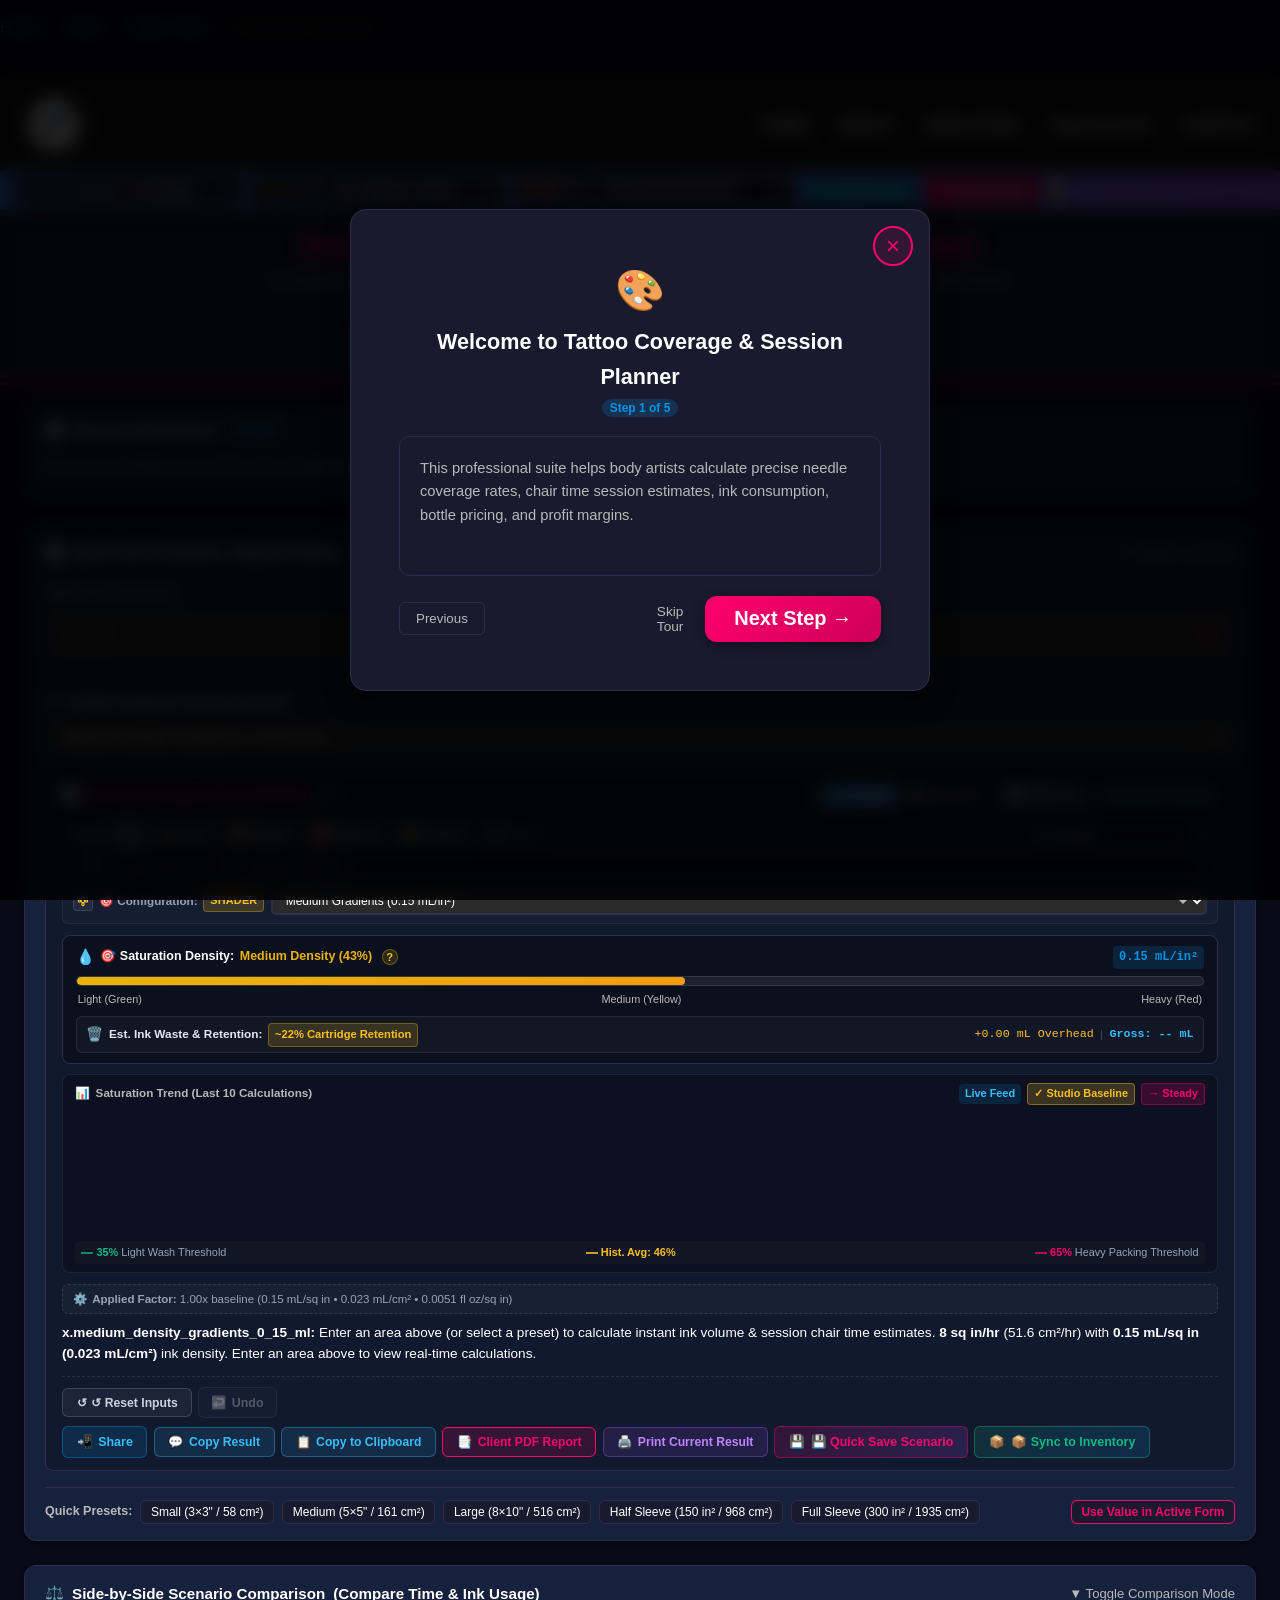
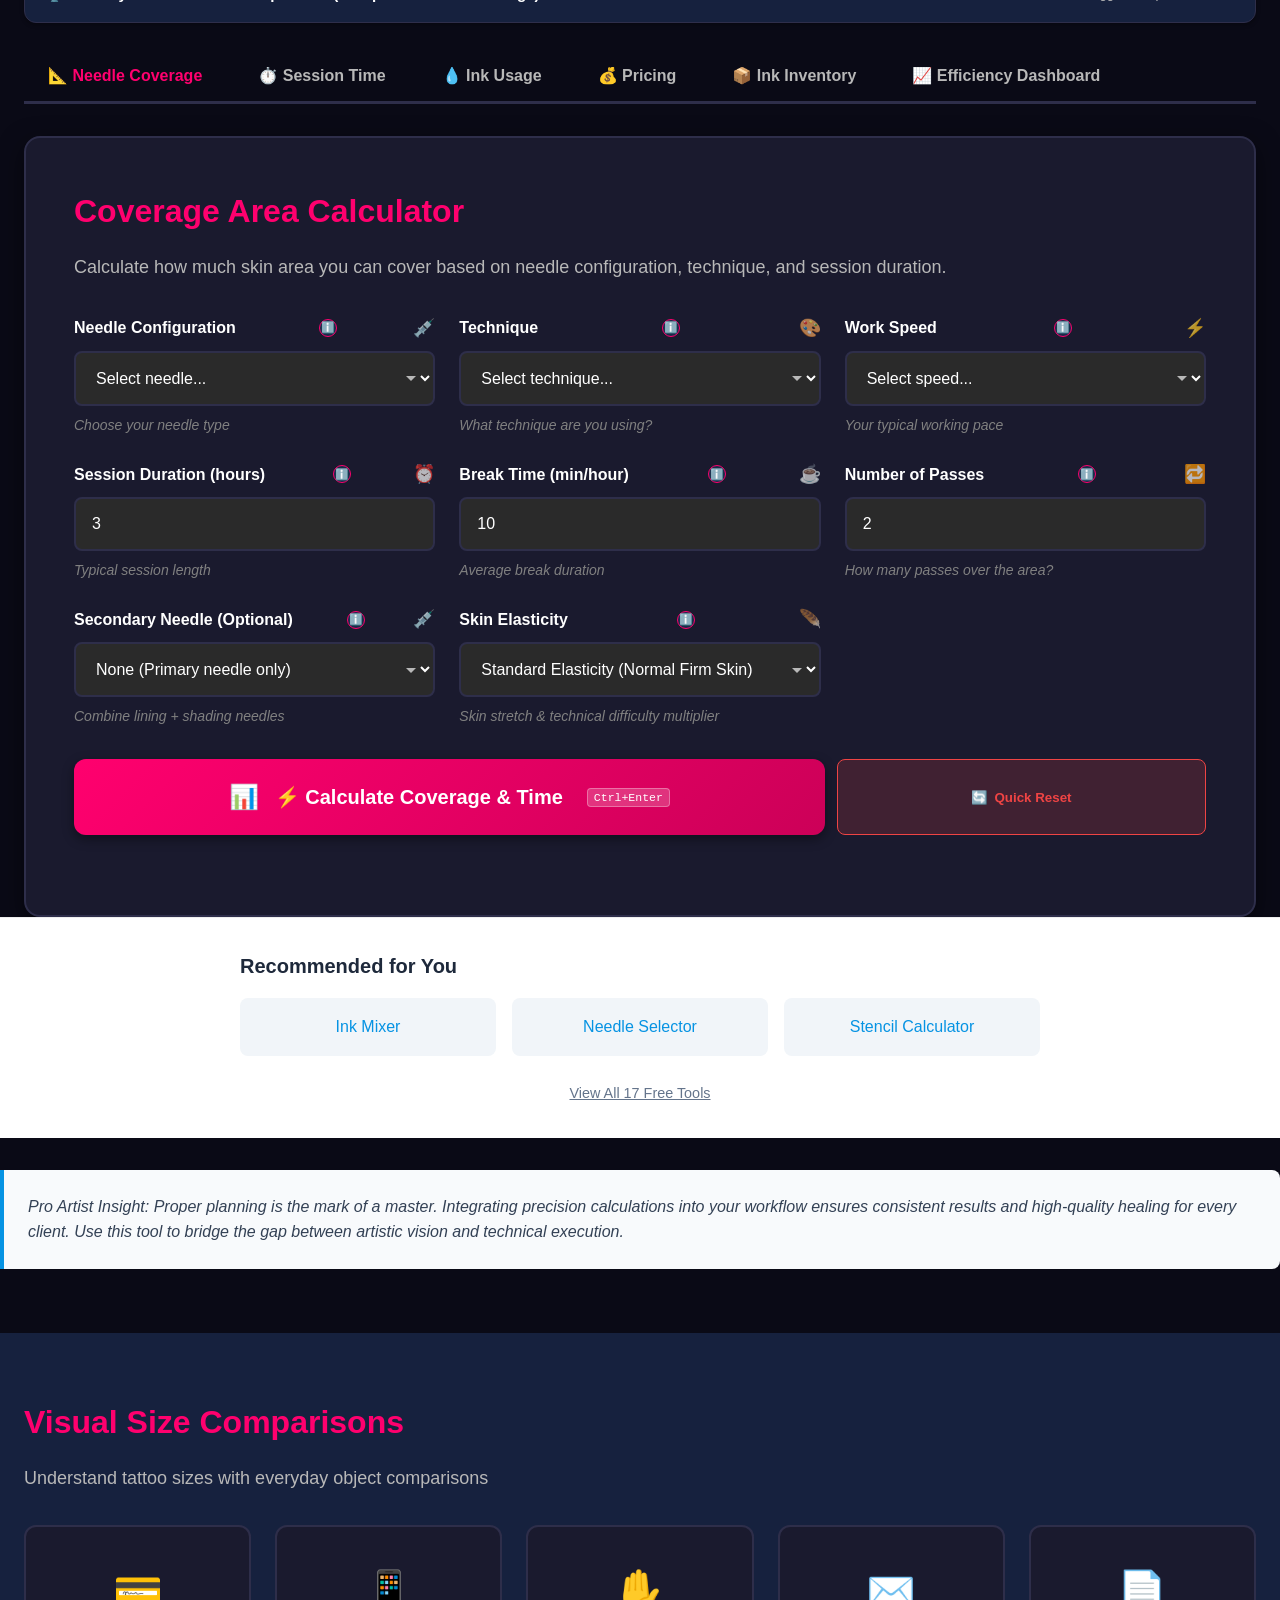
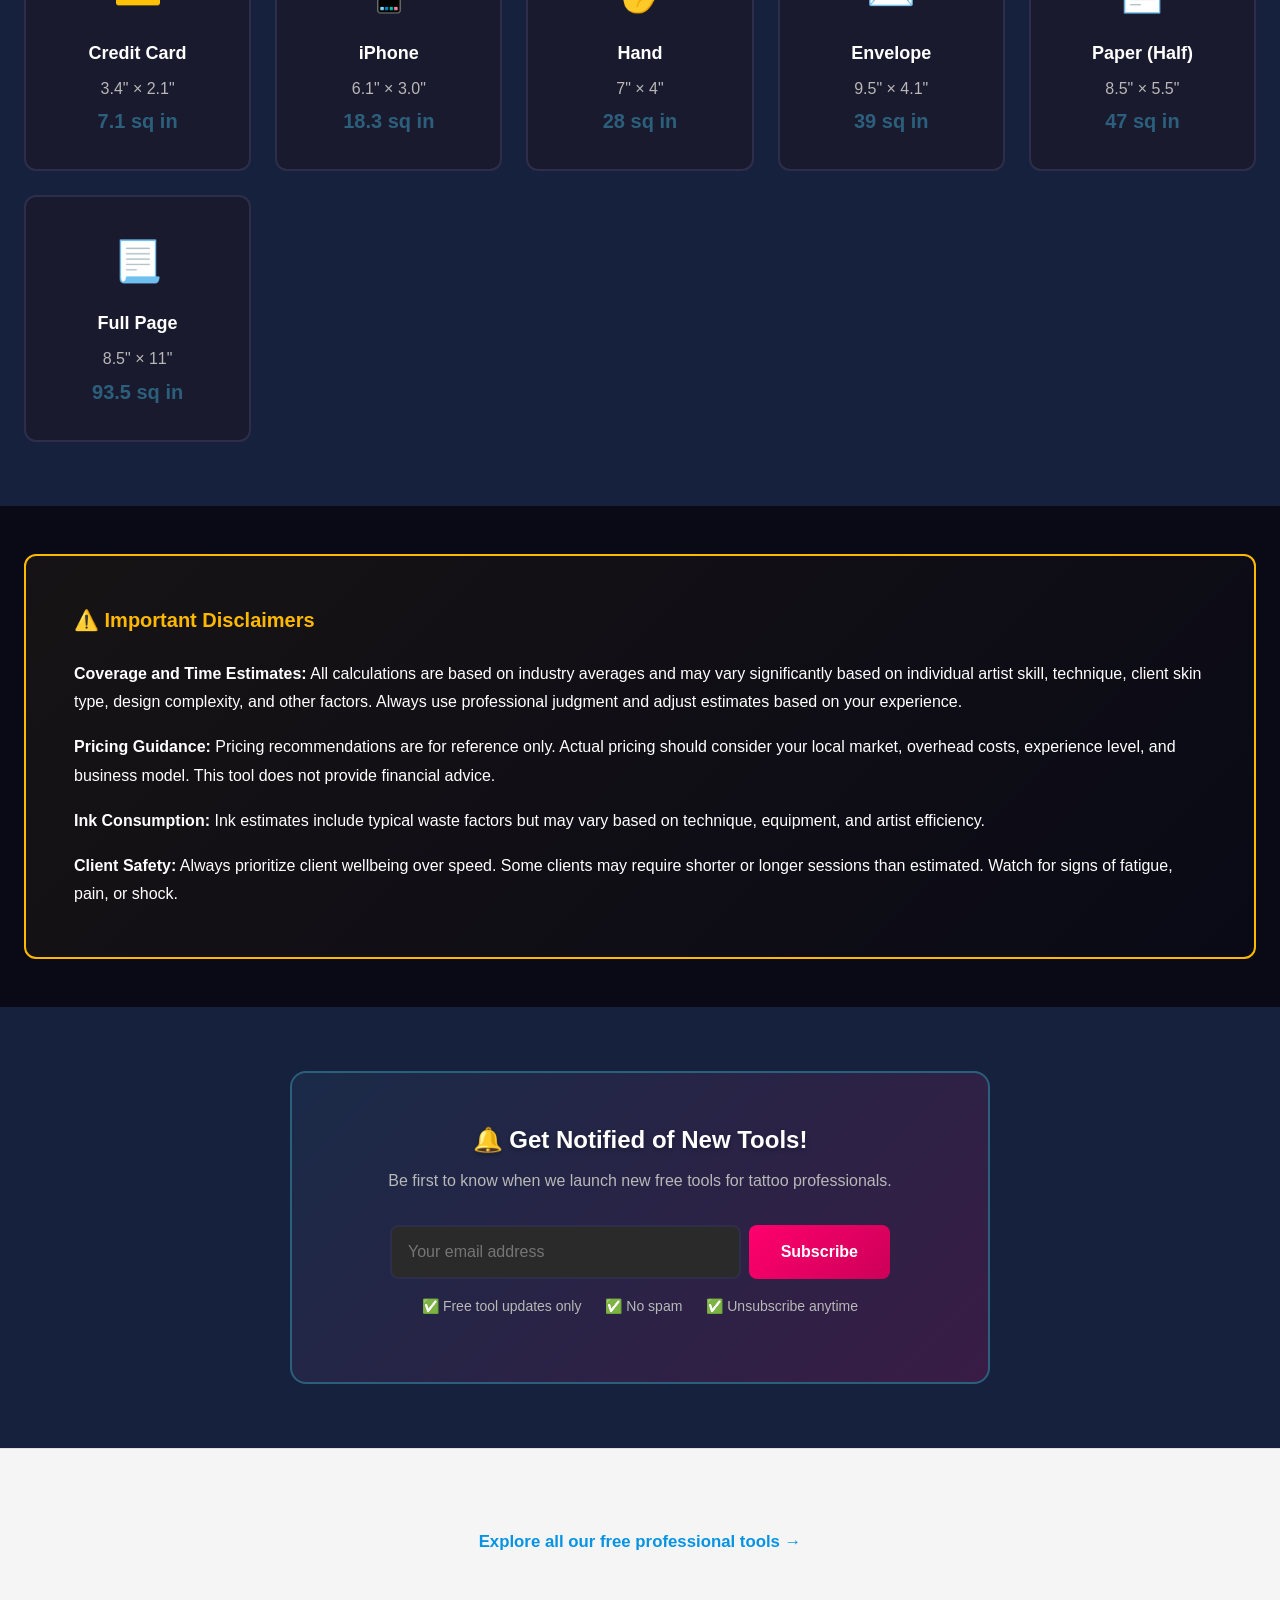
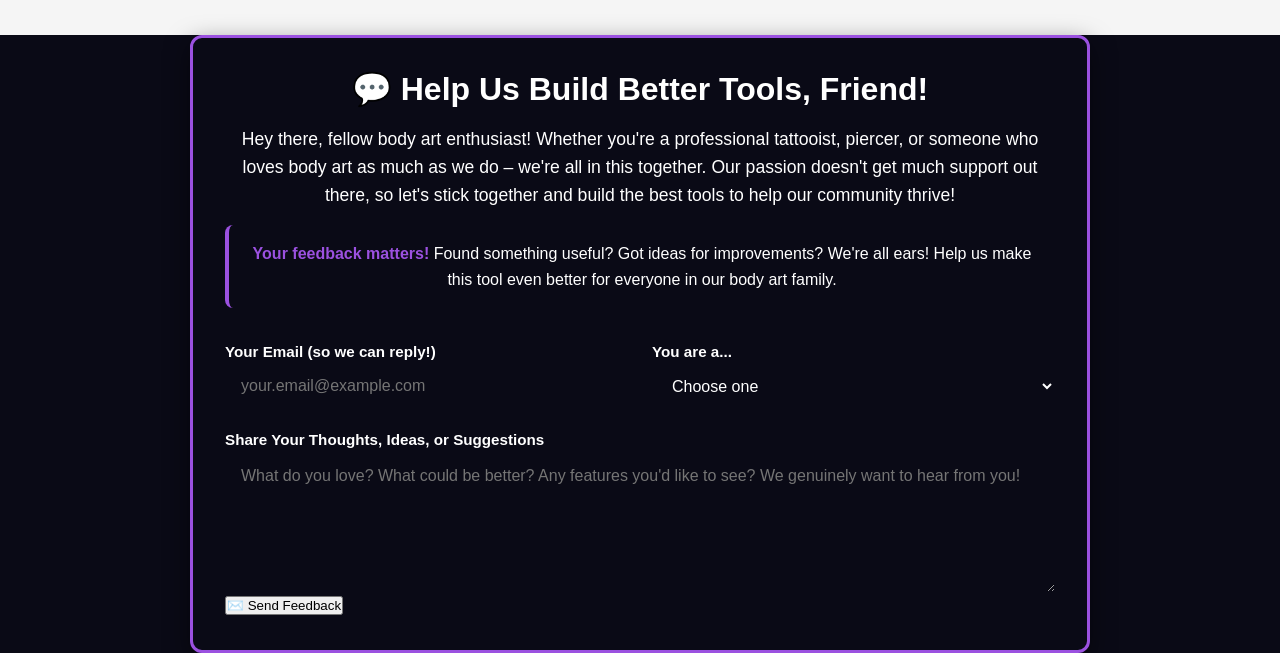
==== commit ec22e513: "sync index.html from the live site The website copy of this tool moved on and the repo did not, so a" ====
--- a/index.html
+++ b/index.html
@@ -152,6 +152,7 @@
                         <option value="es" style="background: #16213e; color: #fff;" >🇪🇸 Español</option>
                         <option value="nl" style="background: #16213e; color: #fff;" >🇳🇱 Nederlands</option>
                         <option value="pt" style="background: #16213e; color: #fff;" >🇵🇹 Português</option>
+                        <option value="th" style="background: #16213e; color: #fff;" >🇹🇭 ไทย</option>
                     </select>
                 </div>
 
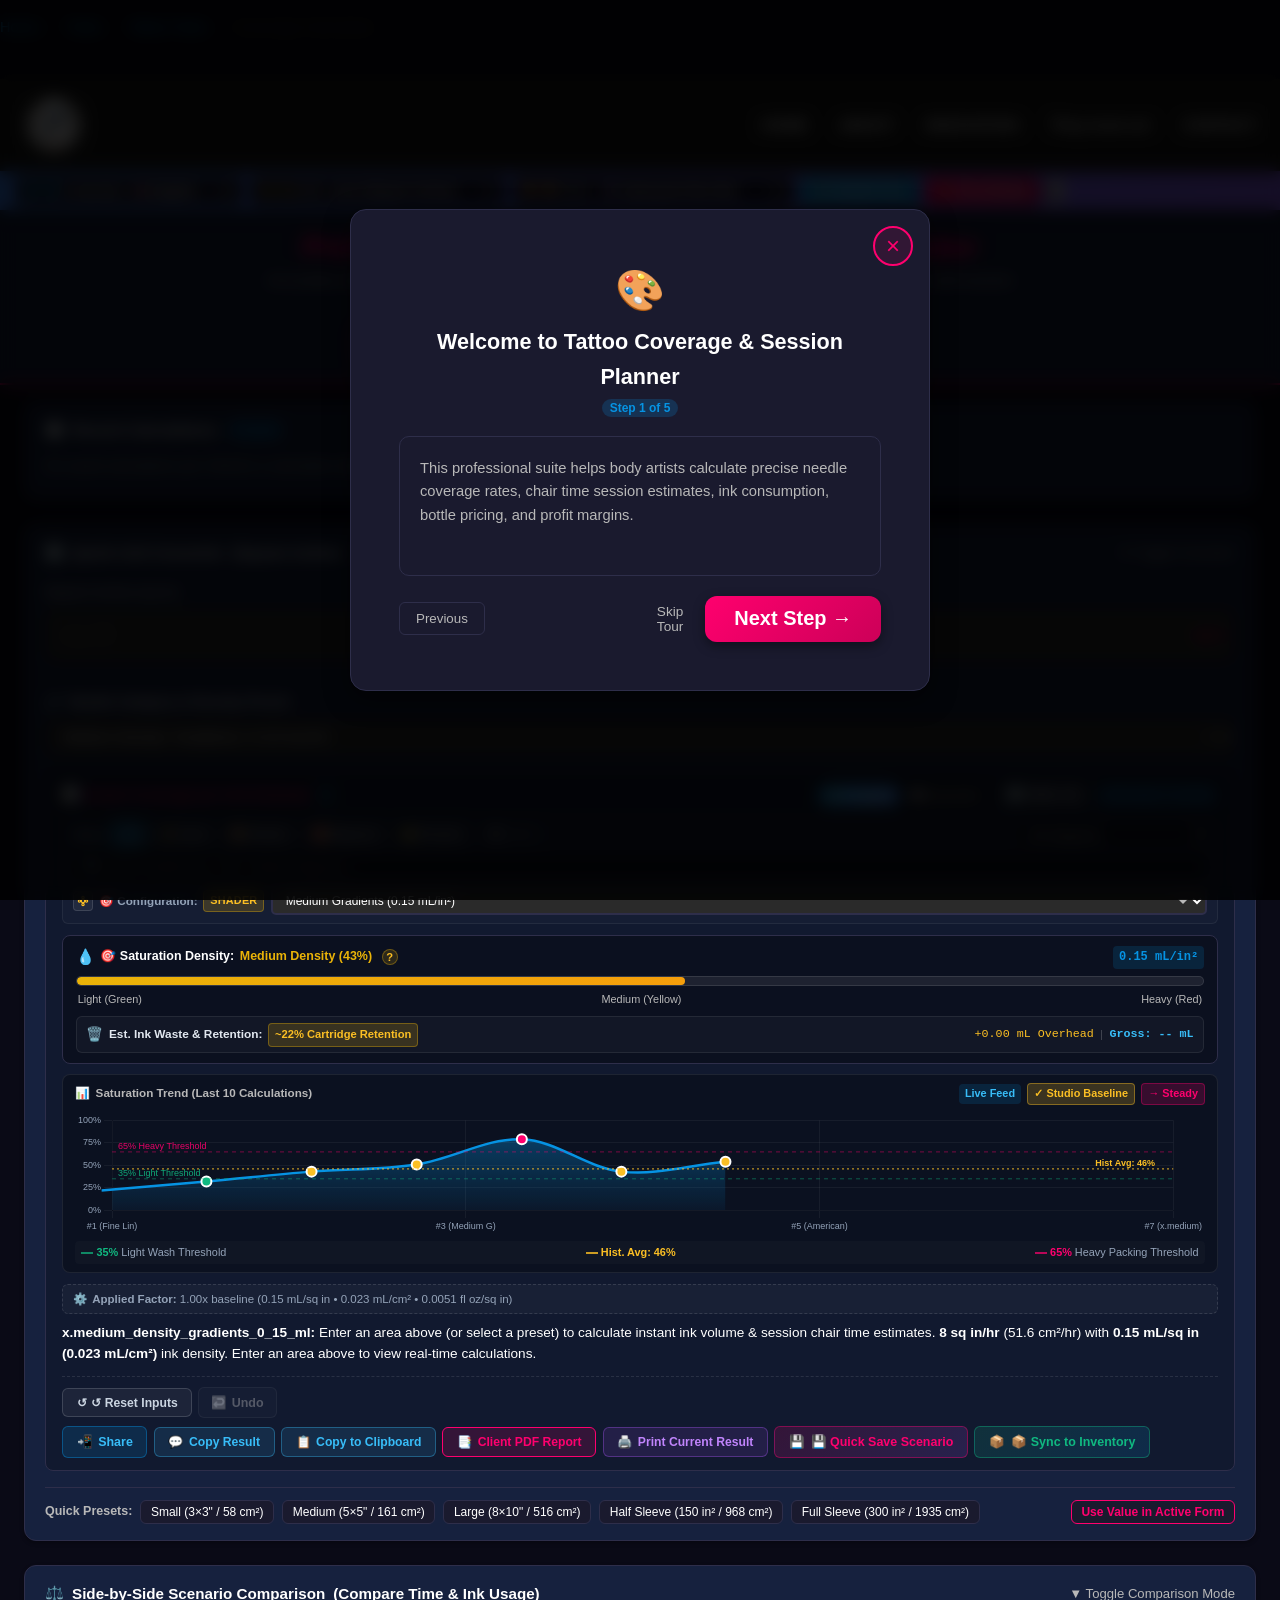
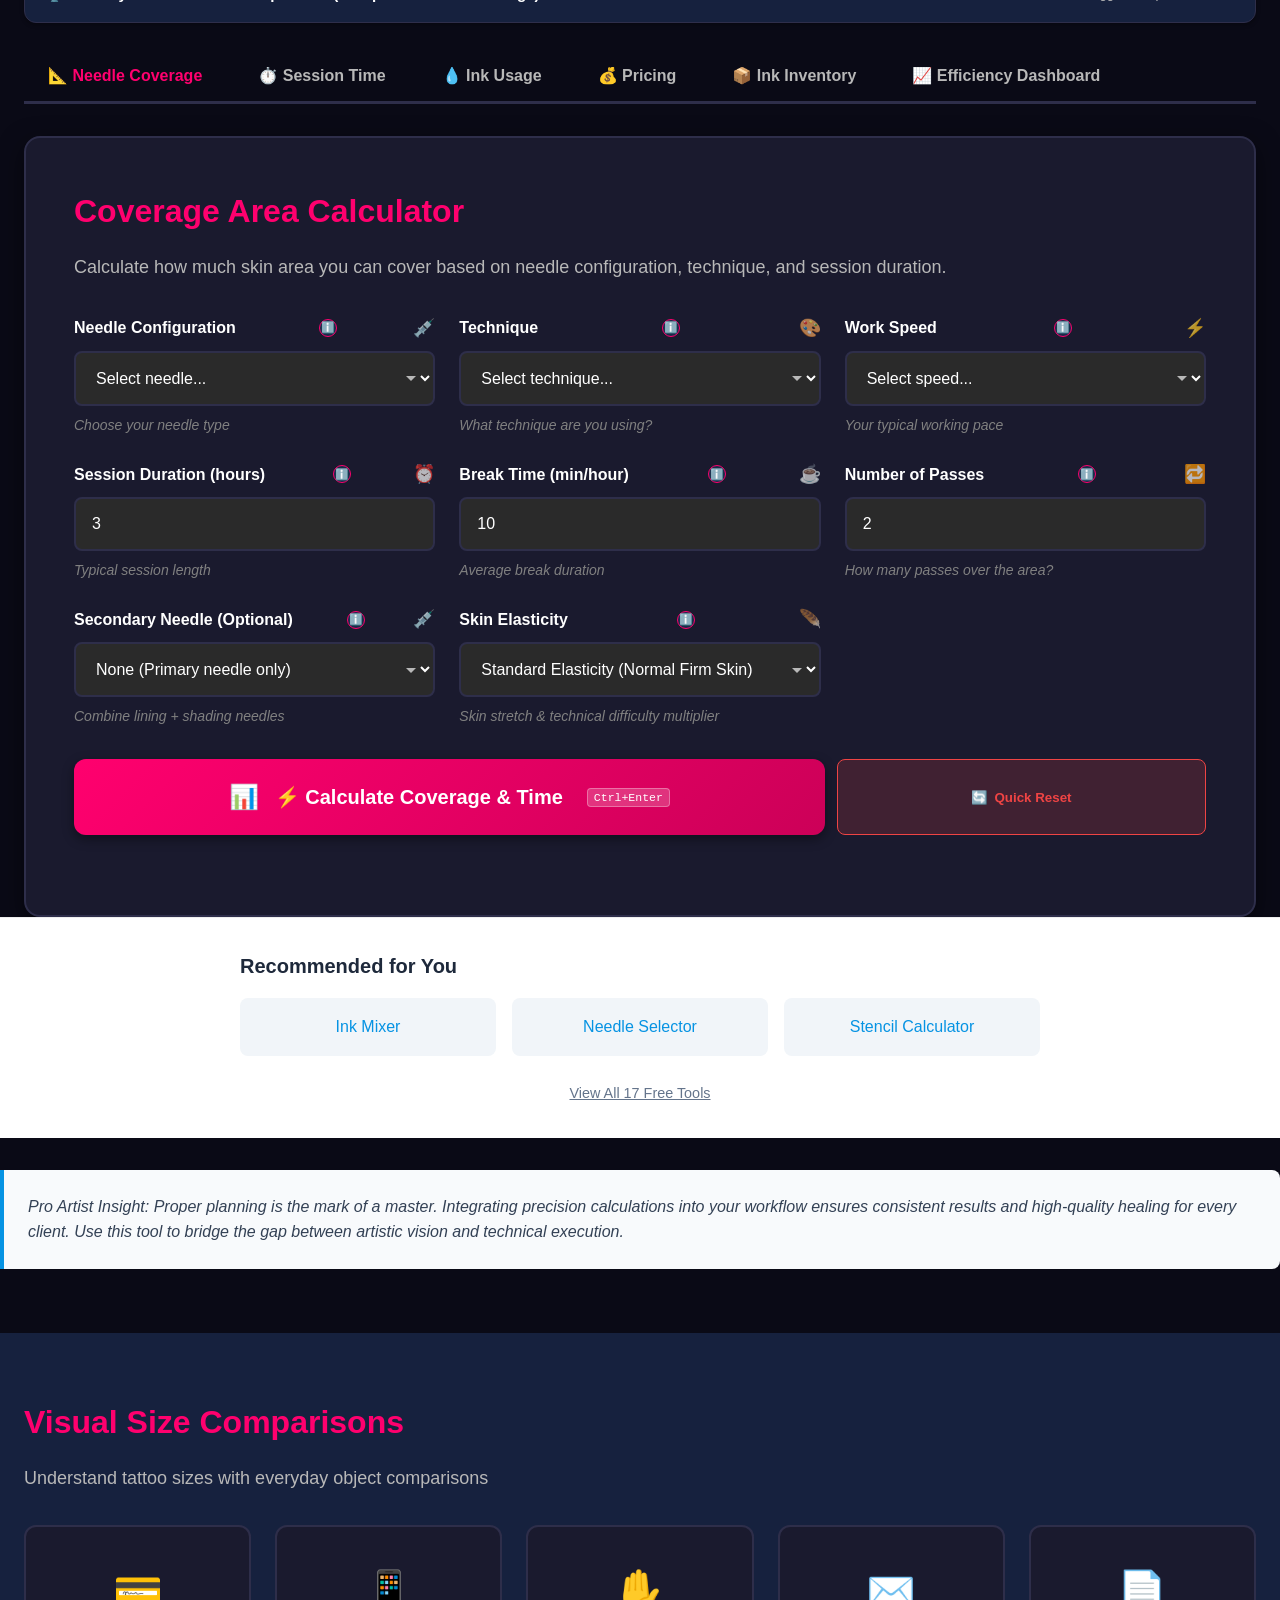
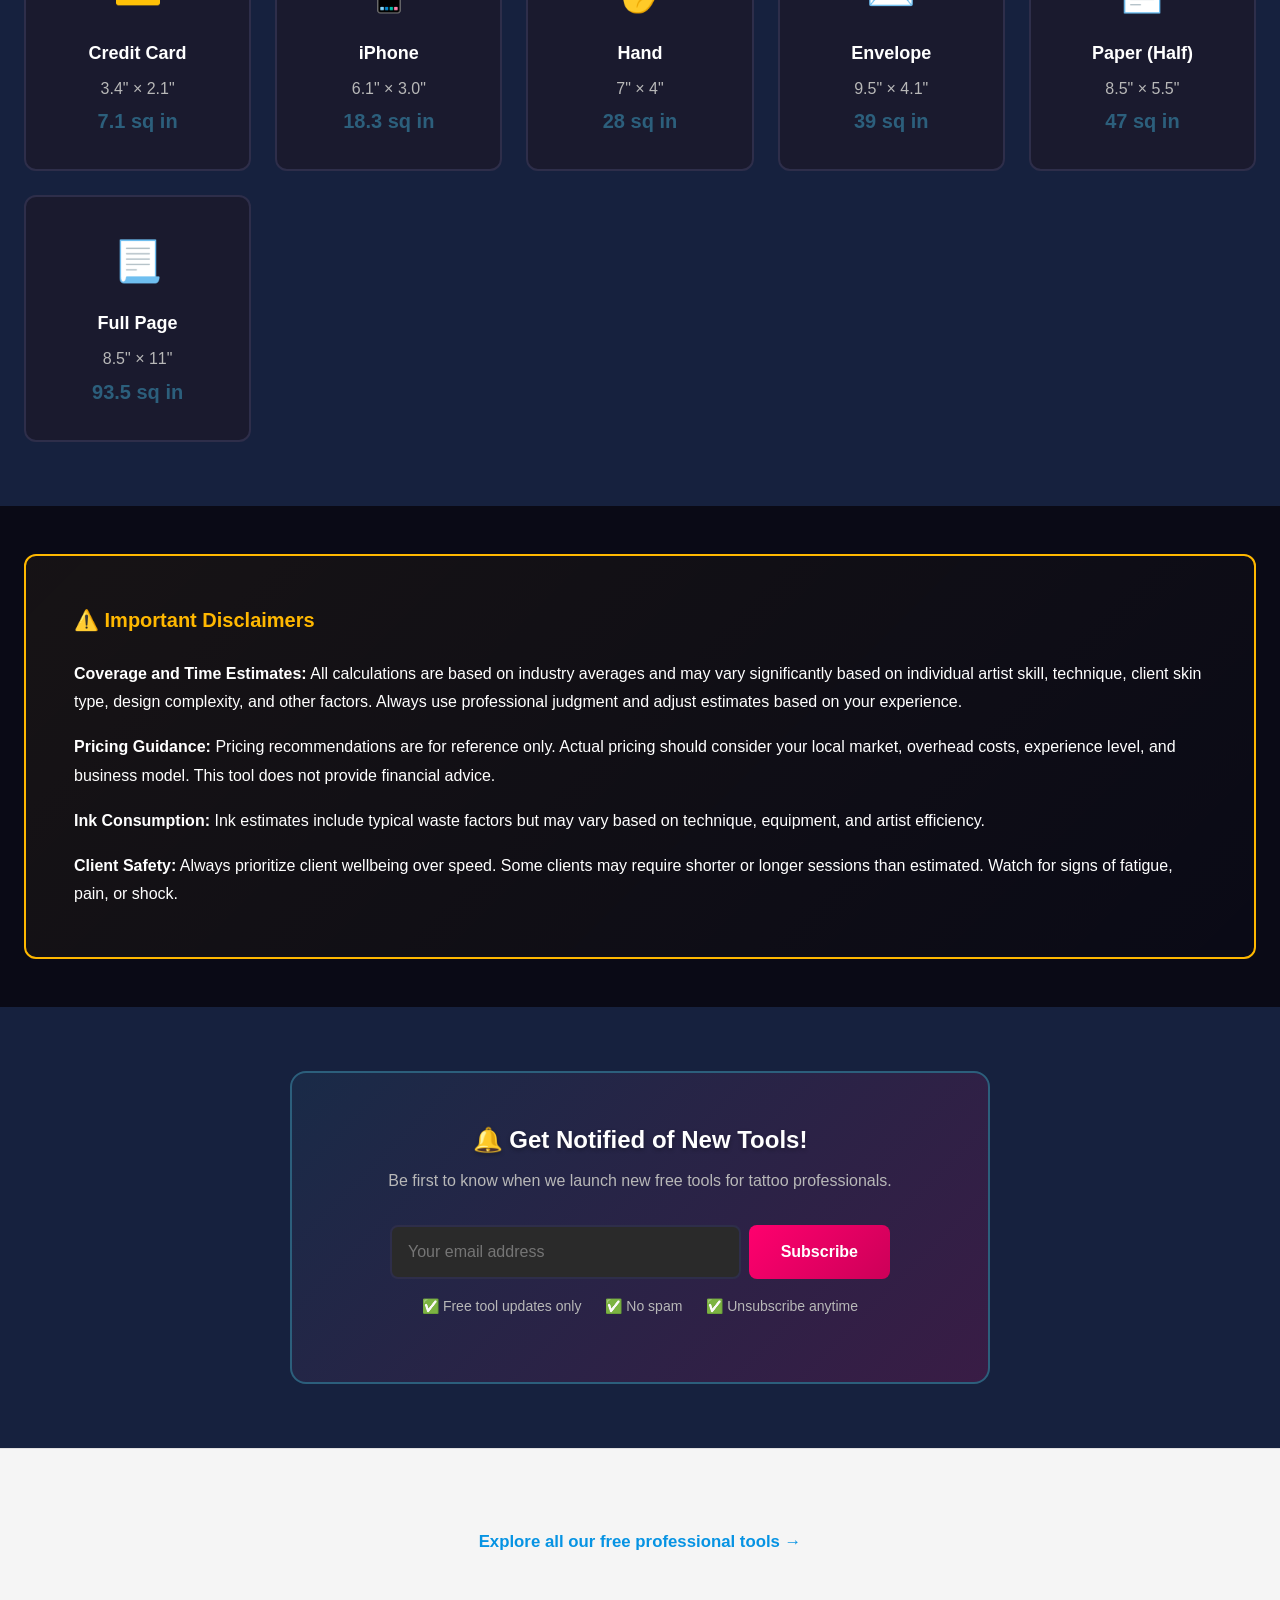
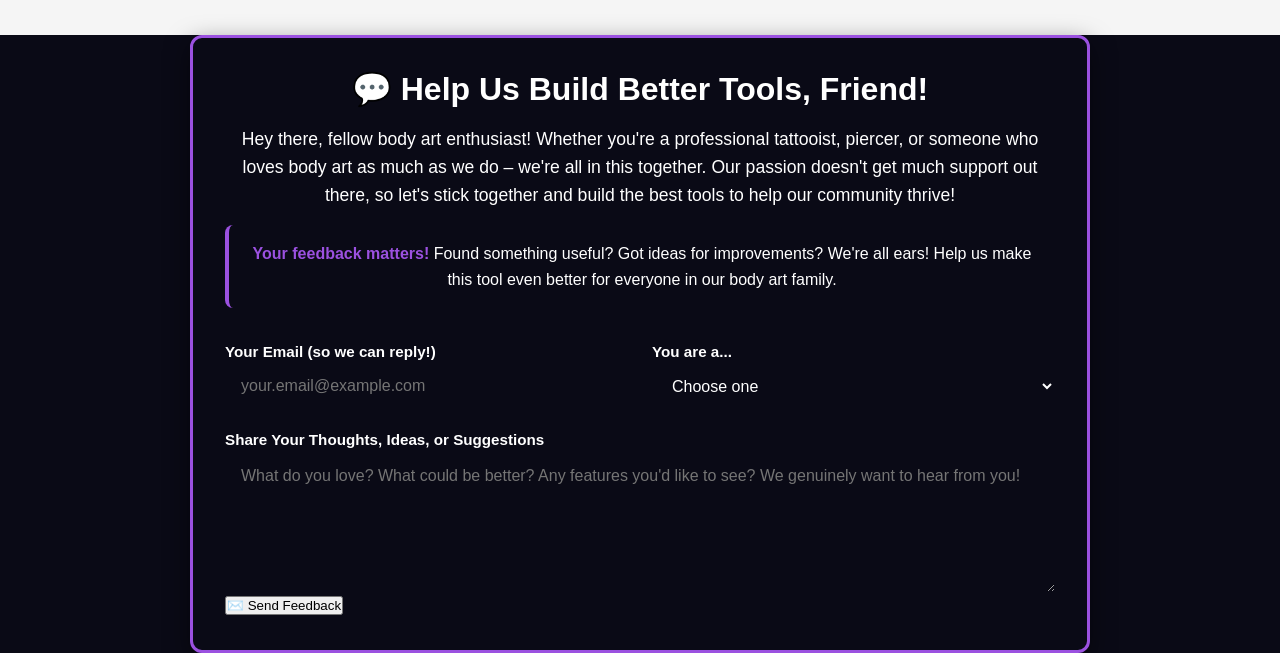
==== commit 30382db2: "sync index.html from the live site The website copy of this tool moved on and the repo did not, so a" ====
--- a/index.html
+++ b/index.html
@@ -286,7 +286,7 @@
                 <div class="coverage__converter-header" style="display: flex; align-items: center; justify-content: space-between; cursor: pointer;" id="converter-toggle-btn">
                     <span class="coverage__converter-title" style="display: flex; align-items: center; gap: 0.5rem; font-weight: 600; font-size: 0.95rem;">
                         <span>🔄</span>
-                        <strong data-i18n="x.quick_unit_converter">Quick Unit Converter</strong> (Square Inches ↔ Square Centimeters)
+                        <strong data-i18n="x.quick_unit_converter">Quick Unit Converter</strong> <span data-i18n="x.unit_converter_pair">(Square Inches ↔ Square Centimeters)</span>
                     </span>
                     <span id="converter-toggle-icon" style="font-size: 0.82rem; color: var(--color-text-secondary);" data-i18n="x.toggle_converter">▼ Toggle Converter</span>
                 </div>
@@ -313,7 +313,7 @@
                     <!-- Ink Density & Needle Configuration Selection -->
                     <div style="margin-top: 0.85rem; padding-top: 0.85rem; border-top: 1px dashed var(--color-border);">
                         <label for="converter-ink-needle-select" style="display: flex; align-items: center; gap: 0.4rem; font-weight: 600; font-size: 0.85rem; margin-bottom: 0.35rem; color: var(--color-text-primary);">
-                            <span>💉</span> Needle Category & Density Preset:
+                            <span>💉</span> <span data-i18n="x.needle_category_density_preset">Needle Category & Density Preset:</span>
                         </label>
                         <select id="converter-ink-needle-select" class="coverage__select" style="width: 100%; font-size: 0.88rem; padding: 0.5rem 0.75rem;">
                             <optgroup label="⭐ Pre-Calculated Style Presets" data-category="preset">
@@ -553,7 +553,7 @@
                             <div id="converter-chart-thresholds-legend" style="display: flex; justify-content: space-between; align-items: center; font-size: 0.68rem; color: #94a3b8; margin-top: 0.35rem; padding: 0.2rem 0.4rem; background: rgba(255, 255, 255, 0.02); border-radius: 4px; flex-wrap: wrap; gap: 0.4rem;">
                                 <span style="display: flex; align-items: center; gap: 3px;">
                                     <span style="display: inline-block; width: 12px; height: 2px; border-top: 2px dashed rgba(16, 185, 129, 0.7);"></span>
-                                    <strong style="color: #10b981;">35%</strong> Light Wash Threshold
+                                    <strong style="color: #10b981;">35%</strong> <span data-i18n="x.light_wash_threshold">Light Wash Threshold</span>
                                 </span>
                                 <span id="converter-chart-avg-legend" style="display: flex; align-items: center; gap: 3px;">
                                     <span style="display: inline-block; width: 12px; height: 2px; border-top: 2px dashed rgba(251, 191, 36, 0.8);"></span>
@@ -561,7 +561,7 @@
                                 </span>
                                 <span style="display: flex; align-items: center; gap: 3px;">
                                     <span style="display: inline-block; width: 12px; height: 2px; border-top: 2px dashed rgba(255, 0, 110, 0.7);"></span>
-                                    <strong style="color: #ff006e;">65%</strong> Heavy Packing Threshold
+                                    <strong style="color: #ff006e;">65%</strong> <span data-i18n="x.heavy_packing_threshold">Heavy Packing Threshold</span>
                                 </span>
                             </div>
                             <!-- Dynamic Historical Deviation Alert Banner -->
@@ -597,7 +597,7 @@
                         <div id="converter-expanded-metadata" class="converter-expanded-panel converter-no-print" style="display: none;">
                             <div style="font-weight: 700; color: #38bdf8; margin-bottom: 0.45rem; display: flex; align-items: center; justify-content: space-between;">
                                 <span style="display: flex; align-items: center; gap: 0.35rem;">
-                                    <span>🩹</span> Clinical Healing & Skin Trauma Profile
+                                    <span>🩹</span> <span data-i18n="x.clinical_healing_trauma_profile">Clinical Healing & Skin Trauma Profile</span>
                                 </span>
                                 <span id="converter-healing-time-badge" style="background: rgba(56, 189, 248, 0.2); color: #38bdf8; padding: 2px 7px; border-radius: 4px; font-weight: 700;" data-i18n="x.est_healing_12_16_days">Est. Healing: ~12–16 days</span>
                             </div>
@@ -677,7 +677,7 @@
                 <div class="coverage__converter-header" style="display: flex; align-items: center; justify-content: space-between; cursor: pointer;" id="comparison-toggle-btn">
                     <span class="coverage__converter-title" style="display: flex; align-items: center; gap: 0.5rem; font-weight: 600; font-size: 0.95rem;">
                         <span>⚖️</span>
-                        <strong data-i18n="x.side_by_side_scenario_comparison">Side-by-Side Scenario Comparison</strong> (Compare Time & Ink Usage)
+                        <strong data-i18n="x.side_by_side_scenario_comparison">Side-by-Side Scenario Comparison</strong> <span data-i18n="x.compare_time_ink_usage">(Compare Time & Ink Usage)</span>
                     </span>
                     <span id="comparison-toggle-icon" style="font-size: 0.82rem; color: var(--color-text-secondary);" data-i18n="x.toggle_comparison_mode">▼ Toggle Comparison Mode</span>
                 </div>
@@ -972,7 +972,7 @@
                         <div style="display: flex; justify-content: space-between; align-items: center; font-size: 0.82rem; font-weight: 600; color: var(--color-text-primary); margin-bottom: 0.5rem;">
                             <span id="coverage-progress-status" style="display: flex; align-items: center; gap: 0.4rem;">
                                 <span style="display: inline-block;">⚙️</span>
-                                Simulating skin pass physics & needle penetration...
+                                <span data-i18n="x.simulating_skin_pass_physics">Simulating skin pass physics & needle penetration...</span>
                             </span>
                             <span id="coverage-progress-percent" style="font-family: 'JetBrains Mono', monospace; color: var(--color-neon-pink, #ff006e); font-weight: 800;">0%</span>
                         </div>
@@ -1223,10 +1223,10 @@
                                             <span style="font-size: 0.75rem; background: rgba(16, 185, 129, 0.2); color: #10b981; padding: 2px 6px; border-radius: 4px; font-weight: 600;" id="muscle-stretch-badge" data-i18n="x.low_stretch_risk">Low Stretch Risk</span>
                                         </div>
                                         <div style="color: var(--color-text-secondary);" id="muscle-detail-display">
-                                            <strong data-i18n="x.skin_tension">Skin Tension:</strong> Firm, smooth skin over bicep muscle belly. Easy two-finger stretch.
+                                            <strong data-i18n="x.skin_tension">Skin Tension:</strong> <span data-i18n="x.anatomy_upper_arm_detail">Firm, smooth skin over bicep muscle belly. Easy two-finger stretch.</span>
                                         </div>
                                         <div style="color: var(--color-neon-pink, #ff006e); font-size: 0.78rem;" id="muscle-tip-display">
-                                            💡 <strong data-i18n="x.ergonomic_tip">Ergonomic Tip:</strong> Position armrest at 45° angle to stabilize muscle surface and minimize skin bounce.
+                                            💡 <strong data-i18n="x.ergonomic_tip">Ergonomic Tip:</strong> <span data-i18n="x.anatomy_upper_arm_tip">Position armrest at 45° angle to stabilize muscle surface and minimize skin bounce.</span>
                                         </div>
                                     </div>
                                 </div>
@@ -1344,7 +1344,7 @@
                         <div id="session-goals-container" style="margin-top: 1rem; border-top: 1px dashed var(--color-border, #2e2e4a); padding-top: 0.85rem;">
                             <div style="display: flex; align-items: center; justify-content: space-between; flex-wrap: wrap; gap: 0.5rem; margin-bottom: 0.6rem;">
                                 <span style="font-weight: 700; font-size: 0.88rem; color: var(--color-text-primary, #ffffff); display: flex; align-items: center; gap: 0.4rem;">
-                                    <span>🎯</span> Session Target Milestones
+                                    <span>🎯</span> <span data-i18n="x.session_target_milestones">Session Target Milestones</span>
                                 </span>
                                 <div style="display: flex; gap: 0.3rem; flex-wrap: wrap;">
                                     <button type="button" class="preset-goal-btn" data-title="Finish Linework" data-hours="2.0" style="font-size: 0.72rem; background: rgba(6,147,227,0.15); color: #0693e3; border: 1px solid #0693e3; padding: 2px 7px; border-radius: 4px; cursor: pointer;" data-i18n="btn_preset_linework">+ Linework (2h)</button>
@@ -2001,7 +2001,7 @@
                             <div style="background: var(--color-bg-card, #16213e); border: 1px solid var(--color-border, #2e2e4a); border-radius: 12px; padding: 1.25rem;">
                                 <div style="display: flex; justify-content: space-between; align-items: center; margin-bottom: 0.75rem;">
                                     <h3 style="font-size: 1rem; font-weight: 700; color: var(--color-text-primary); margin: 0; display: flex; align-items: center; gap: 0.4rem;">
-                                        <span>🏢</span> Studio Stock & Low-Alert Threshold
+                                        <span>🏢</span> <span data-i18n="x.studio_stock_low_alert_threshold">Studio Stock & Low-Alert Threshold</span>
                                     </h3>
                                     <span style="font-size: 0.72rem; color: #10b981; font-weight: 600;" data-i18n="x.live_monitored">Live Monitored</span>
                                 </div>
@@ -2021,7 +2021,7 @@
                                 <div style="background: rgba(239, 68, 68, 0.06); border: 1px dashed rgba(239, 68, 68, 0.35); border-radius: 8px; padding: 0.75rem; margin-top: 0.5rem;">
                                     <div style="display: flex; justify-content: space-between; align-items: center; margin-bottom: 0.35rem;">
                                         <label for="inventory-min-threshold" style="font-size: 0.8rem; font-weight: 700; color: #fca5a5; display: flex; align-items: center; gap: 0.3rem;">
-                                            <span>⚠️</span> Configurable Minimum Threshold:
+                                            <span>⚠️</span> <span data-i18n="x.configurable_minimum_threshold">Configurable Minimum Threshold:</span>
                                         </label>
                                         <span id="threshold-current-label" style="font-size: 0.72rem; font-weight: 700; color: #ef4444; background: rgba(239,68,68,0.2); padding: 1px 6px; border-radius: 4px;">20 mL</span>
                                     </div>
@@ -2039,7 +2039,7 @@
                             <div style="background: var(--color-bg-card, #16213e); border: 1px solid var(--color-border, #2e2e4a); border-radius: 12px; padding: 1.25rem;">
                                 <div style="display: flex; justify-content: space-between; align-items: center; margin-bottom: 0.75rem;">
                                     <h3 style="font-size: 1rem; font-weight: 700; color: var(--color-text-primary); margin: 0; display: flex; align-items: center; gap: 0.4rem;">
-                                        <span>🧪</span> Studio Bottle Inventory On-Hand
+                                        <span>🧪</span> <span data-i18n="x.studio_bottle_inventory_on_hand">Studio Bottle Inventory On-Hand</span>
                                     </h3>
                                     <span id="studio-bottles-low-count" style="font-size: 0.72rem; font-weight: 700; color: #ef4444;" data-i18n="x.2_bottles_low">2 Bottles Low</span>
                                 </div>
@@ -2051,7 +2051,7 @@
                             <!-- Appointment Logging Form with Searchable Ink Brand Selection -->
                             <div style="background: var(--color-bg-card, #16213e); border: 1px solid var(--color-border, #2e2e4a); border-radius: 12px; padding: 1.25rem;">
                                 <h3 style="font-size: 1.05rem; font-weight: 700; color: var(--color-text-primary); margin-bottom: 1rem; display: flex; align-items: center; gap: 0.5rem;">
-                                    <span>📅</span> Add Upcoming Appointment
+                                    <span>📅</span> <span data-i18n="x.add_upcoming_appointment">Add Upcoming Appointment</span>
                                 </h3>
                                 <form id="inventory-appointment-form" style="display: flex; flex-direction: column; gap: 0.85rem;">
                                     <div>
@@ -2254,7 +2254,7 @@
                         <div style="display: flex; justify-content: space-between; align-items: center; flex-wrap: wrap; gap: 0.75rem; margin-bottom: 1rem;">
                             <div>
                                 <h3 style="font-size: 1.1rem; font-weight: 700; color: var(--color-text-primary); margin: 0; display: flex; align-items: center; gap: 0.5rem;">
-                                    <span>📈</span> Historical Pigment Usage (Last 6 Months)
+                                    <span>📈</span> <span data-i18n="x.historical_pigment_usage_6_months">Historical Pigment Usage (Last 6 Months)</span>
                                 </h3>
                                 <p style="font-size: 0.78rem; color: var(--color-text-secondary); margin: 0.2rem 0 0 0;" data-i18n="x.recharts_multi_line_telemetry_tracking_monthly">
                                     Recharts multi-line telemetry tracking monthly volume consumption (mL) across key pigment families to identify fastest-depleting colors for restocking.
@@ -2306,7 +2306,7 @@
                         <div style="display: flex; justify-content: space-between; align-items: center; flex-wrap: wrap; gap: 0.75rem; margin-bottom: 1rem;">
                             <div>
                                 <h3 style="font-size: 1.1rem; font-weight: 700; color: var(--color-text-primary); margin: 0; display: flex; align-items: center; gap: 0.5rem;">
-                                    <span>📊</span> Ink Waste vs. Consumption Telemetry (Monthly Analysis)
+                                    <span>📊</span> <span data-i18n="x.ink_waste_vs_consumption_telemetry">Ink Waste vs. Consumption Telemetry (Monthly Analysis)</span>
                                 </h3>
                                 <p style="font-size: 0.78rem; color: var(--color-text-secondary); margin: 0.2rem 0 0 0;" data-i18n="x.compare_net_pigment_absorbed_into_dermis">
                                     Compare net pigment absorbed into dermis (consumed) vs. cap reservoir discard and rinse waste per month to identify pigment lines with high waste ratios.
@@ -2402,7 +2402,7 @@
                     <div id="dashboard-print-banner" class="print-mode-banner" style="display: none;">
                         <div style="display: flex; align-items: center; gap: 0.5rem;">
                             <span>🖨️</span>
-                            <strong data-i18n="x.high_contrast_b_w_print_layout">High-Contrast B&W Print Layout Active</strong> — Optimized for printer output & PDF generation.
+                            <strong data-i18n="x.high_contrast_b_w_print_layout">High-Contrast B&W Print Layout Active</strong> <span data-i18n="x.print_layout_optimized_note">— Optimized for printer output & PDF generation.</span>
                         </div>
                         <div style="display: flex; gap: 0.5rem;">
                             <button type="button" id="dashboard-trigger-print-btn" style="background: #ffffff; color: #000000; border: none; padding: 4px 12px; border-radius: 4px; font-weight: 700;" data-i18n="btn_print_now">
@@ -2596,13 +2596,13 @@
             <div class="coverage__disclaimer-box coverage__disclaimer-box--warning">
                 <h3 class="coverage__disclaimer-title" data-i18n="x.important_disclaimers">⚠️ Important Disclaimers</h3>
                 <div class="coverage__disclaimer-content">
-                    <p><strong data-i18n="x.coverage_and_time_estimates">Coverage and Time Estimates:</strong> All calculations are based on industry averages and may vary significantly based on individual artist skill, technique, client skin type, design complexity, and other factors. Always use professional judgment and adjust estimates based on your experience.</p>
-
-                    <p><strong data-i18n="x.pricing_guidance">Pricing Guidance:</strong> Pricing recommendations are for reference only. Actual pricing should consider your local market, overhead costs, experience level, and business model. This tool does not provide financial advice.</p>
-
-                    <p><strong data-i18n="x.ink_consumption_2">Ink Consumption:</strong> Ink estimates include typical waste factors but may vary based on technique, equipment, and artist efficiency.</p>
-
-                    <p><strong data-i18n="x.client_safety">Client Safety:</strong> Always prioritize client wellbeing over speed. Some clients may require shorter or longer sessions than estimated. Watch for signs of fatigue, pain, or shock.</p>
+                    <p><strong data-i18n="x.coverage_and_time_estimates">Coverage and Time Estimates:</strong> <span data-i18n="x.estimates_sentence_industry_averages">All calculations are based on industry averages and may vary significantly based on individual artist skill, technique, client skin type, design complexity, and other factors. Always use professional judgment and adjust estimates based on your experience.</span></p>
+
+                    <p><strong data-i18n="x.pricing_guidance">Pricing Guidance:</strong> <span data-i18n="x.pricing_sentence_reference_only">Pricing recommendations are for reference only. Actual pricing should consider your local market, overhead costs, experience level, and business model. This tool does not provide financial advice.</span></p>
+
+                    <p><strong data-i18n="x.ink_consumption_2">Ink Consumption:</strong> <span data-i18n="x.ink_estimates_sentence_waste">Ink estimates include typical waste factors but may vary based on technique, equipment, and artist efficiency.</span></p>
+
+                    <p><strong data-i18n="x.client_safety">Client Safety:</strong> <span data-i18n="x.client_safety_sentence">Always prioritize client wellbeing over speed. Some clients may require shorter or longer sessions than estimated. Watch for signs of fatigue, pain, or shock.</span></p>
                 </div>
             </div>
         </div>
@@ -2665,8 +2665,8 @@
                         Our passion doesn't get much support out there, so let's stick together and build the best tools to help our community thrive!
                     </p>
                     <p class="feedback-callout">
-                        <strong data-i18n="x.your_feedback_matters">Your feedback matters!</strong> Found something useful? Got ideas for improvements? We're all ears!
-                        Help us make this tool even better for everyone in our body art family.
+                        <strong data-i18n="x.your_feedback_matters">Your feedback matters!</strong> <span data-i18n="x.feedback_invite">Found something useful? Got ideas for improvements? We're all ears!
+                        Help us make this tool even better for everyone in our body art family.</span>
                     </p>
                 </div>
 
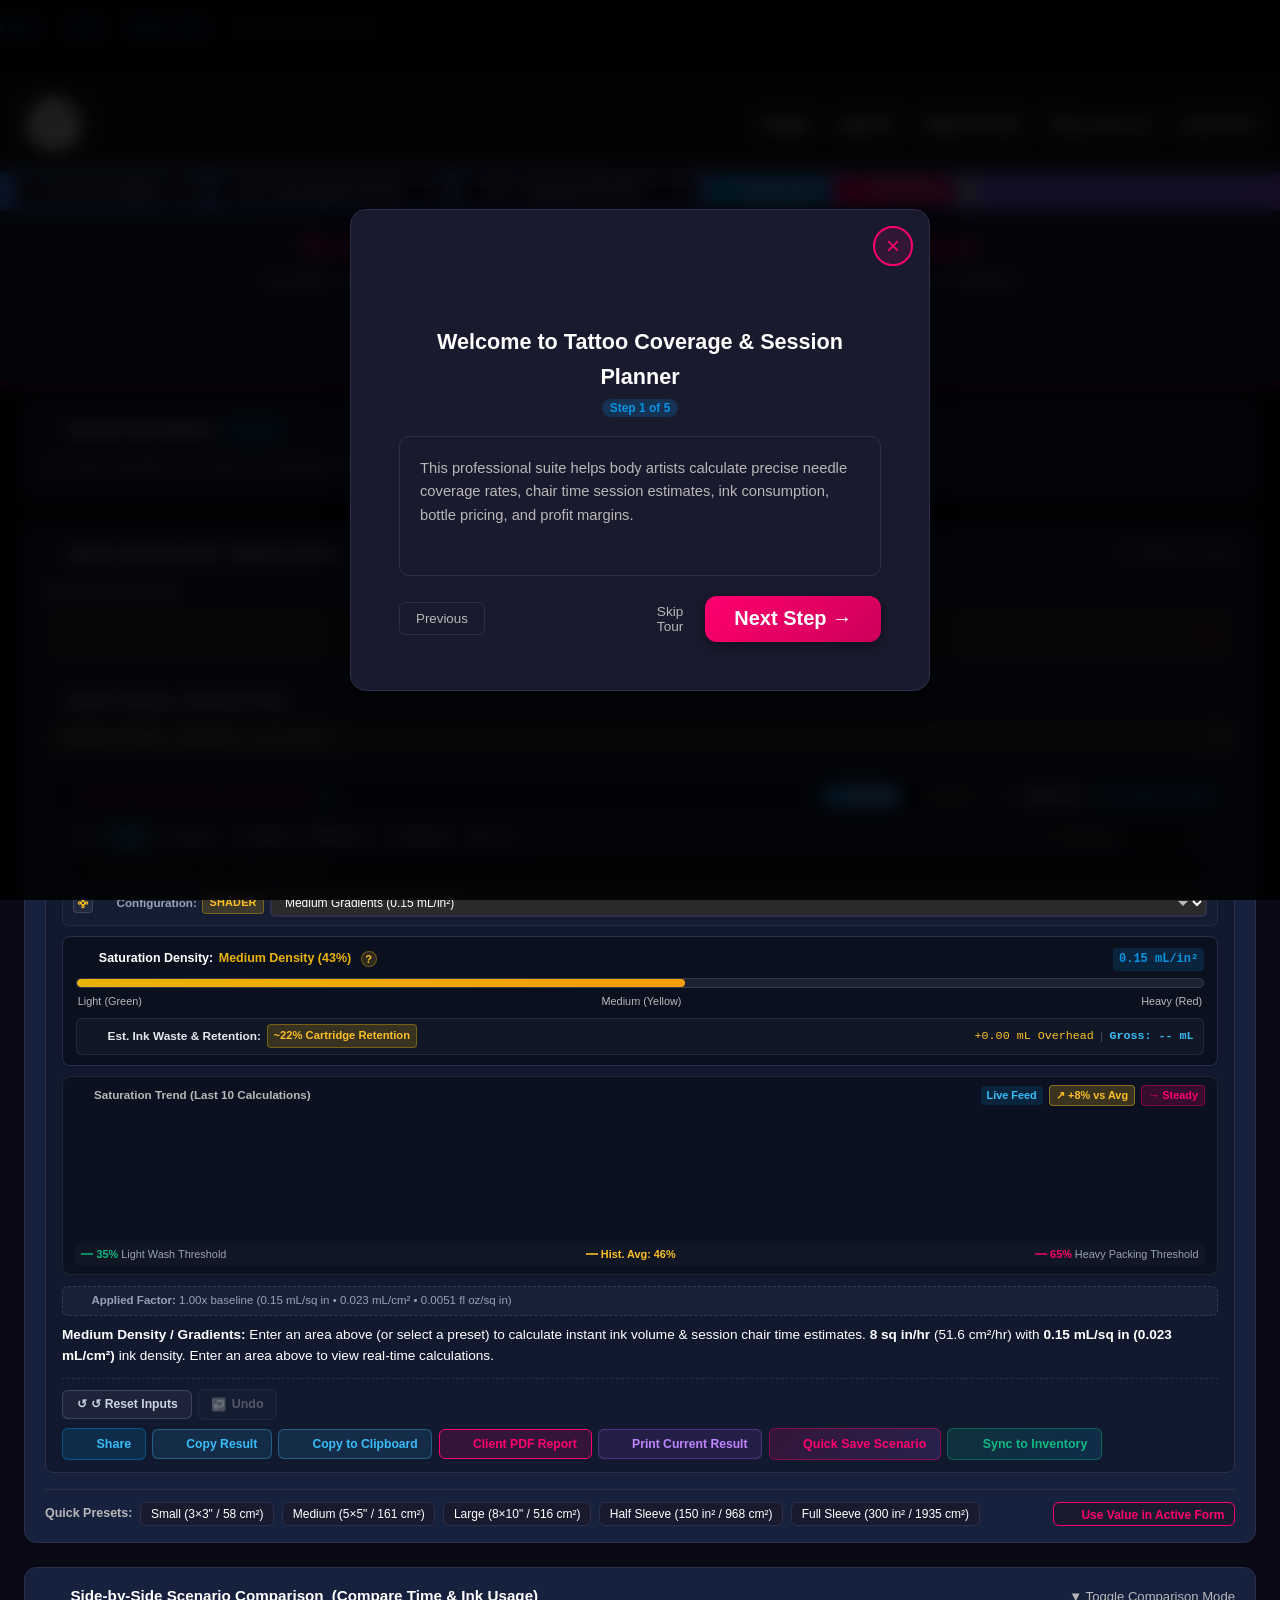
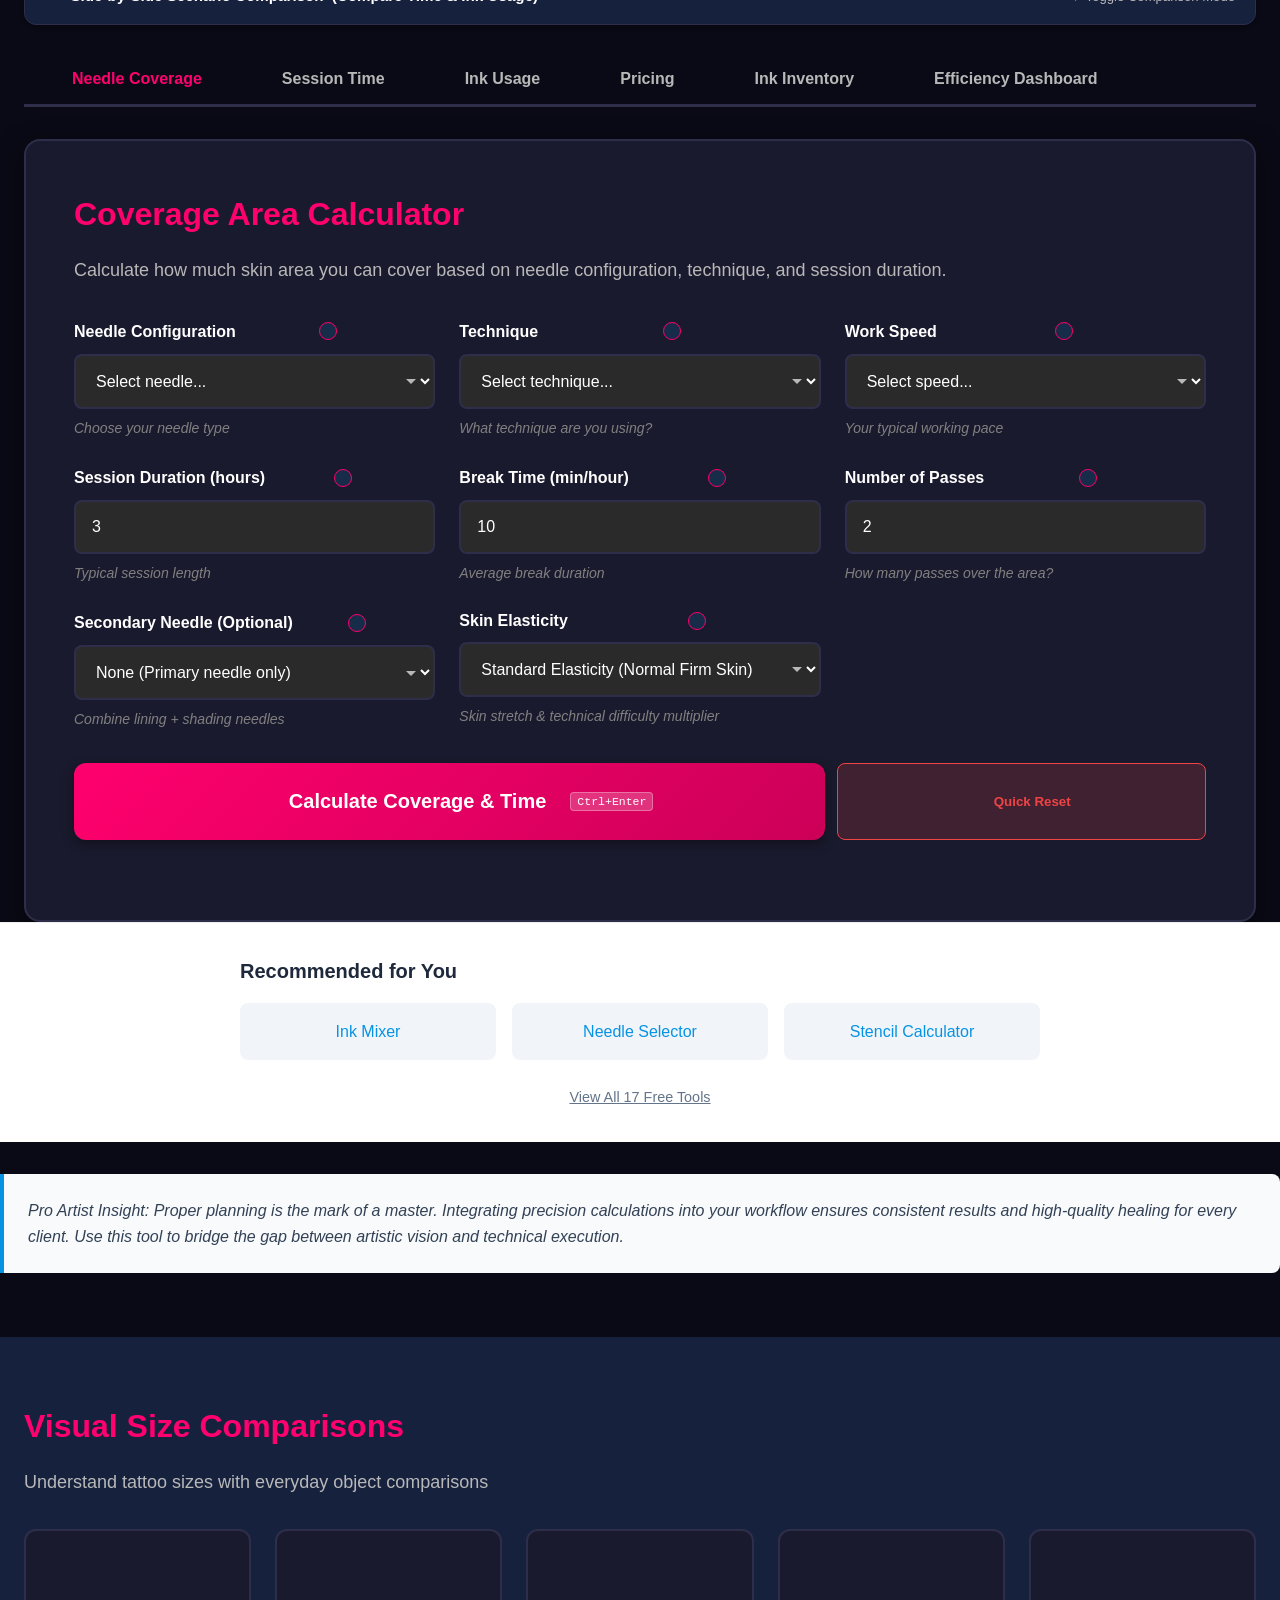
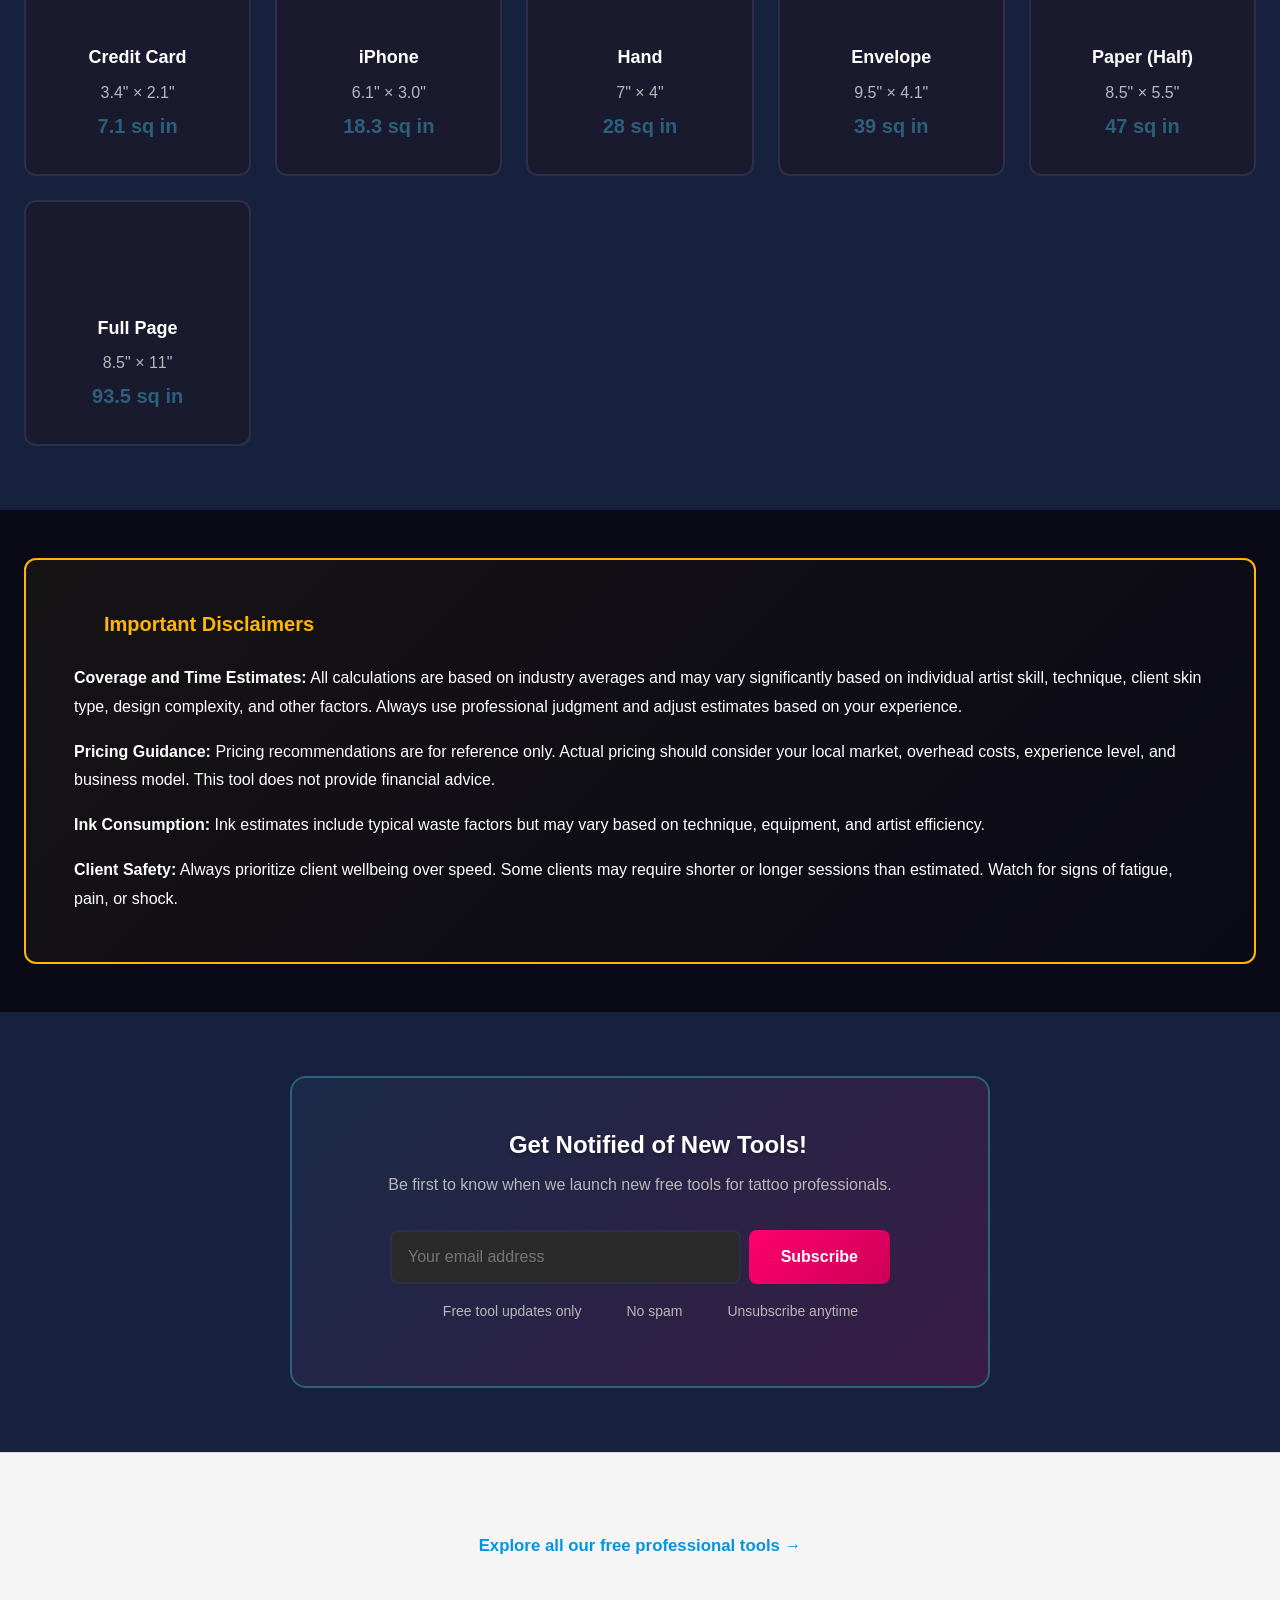
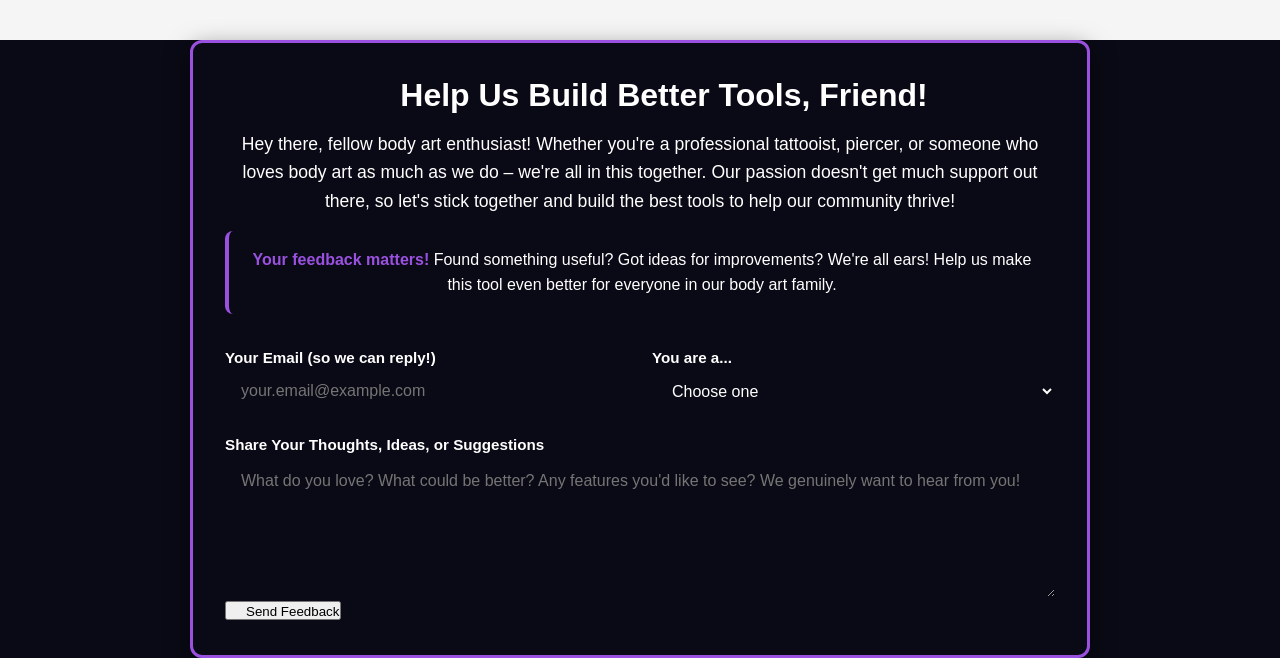
==== commit fb169004: "sync index.html from the live site The website copy of this tool moved on and the repo did not, so a" ====
--- a/index.html
+++ b/index.html
@@ -142,23 +142,23 @@
             <div class="coverage__header-controls">
                 <!-- Global Language Dropdown Selector (Simple Dropdown Button) -->
                 <div class="coverage__control-pill" id="language-dropdown-wrapper">
-                    <span style="font-size: 0.76rem;">🌐</span>
+                    <span style="font-size: 0.76rem;"><svg class=ti-i width=1.15em height=1.15em aria-hidden=true style=vertical-align:-.18em;flex:none><use href=../shared/icons.svg#i-globe></use></svg></span>
                     <span style="font-size: 0.76rem; font-weight: 600; color: var(--color-text-secondary);" data-i18n="ctrl_lang">Language:</span>
                     <select id="global-language-select" class="coverage__control-select" aria-label="Select Language" data-i18n-aria="x.select_language" onchange="window.I18N && window.I18N.setLanguage(this.value)">
-                        <option value="en" selected style="background: #16213e; color: #fff;" >🇬🇧 English</option>
-                        <option value="fr" style="background: #16213e; color: #fff;" >🇫🇷 Français</option>
-                        <option value="it" style="background: #16213e; color: #fff;" >🇮🇹 Italiano</option>
-                        <option value="de" style="background: #16213e; color: #fff;" >🇩🇪 Deutsch</option>
-                        <option value="es" style="background: #16213e; color: #fff;" >🇪🇸 Español</option>
-                        <option value="nl" style="background: #16213e; color: #fff;" >🇳🇱 Nederlands</option>
-                        <option value="pt" style="background: #16213e; color: #fff;" >🇵🇹 Português</option>
-                        <option value="th" style="background: #16213e; color: #fff;" >🇹🇭 ไทย</option>
+                        <option value="en" selected style="background: #16213e; color: #fff;" >English</option>
+                        <option value="fr" style="background: #16213e; color: #fff;" >Français</option>
+                        <option value="it" style="background: #16213e; color: #fff;" >Italiano</option>
+                        <option value="de" style="background: #16213e; color: #fff;" >Deutsch</option>
+                        <option value="es" style="background: #16213e; color: #fff;" >Español</option>
+                        <option value="nl" style="background: #16213e; color: #fff;" >Nederlands</option>
+                        <option value="pt" style="background: #16213e; color: #fff;" >Português</option>
+                        <option value="th" style="background: #16213e; color: #fff;" >ไทย</option>
                     </select>
                 </div>
 
                 <!-- Global Unit Selector -->
                 <div class="coverage__control-pill">
-                    <span style="font-size: 0.76rem;">📏</span>
+                    <span style="font-size: 0.76rem;"><svg class=ti-i width=1.15em height=1.15em aria-hidden=true style=vertical-align:-.18em;flex:none><use href=../shared/icons.svg#i-ruler></use></svg></span>
                     <span style="font-size: 0.76rem; font-weight: 600; color: var(--color-text-secondary);" data-i18n="ctrl_unit">Unit:</span>
                     <select id="global-unit-select" class="coverage__control-select" aria-label="Select Global Unit" data-i18n-aria="x.select_global_unit" onchange="window.UnitManager && window.UnitManager.setUnit(this.value)">
                         <option value="sqin" selected style="background: #16213e; color: #fff;" data-i18n="x.sq_in_square_inches">sq in (Square Inches)</option>
@@ -168,29 +168,29 @@
 
                 <!-- Tattoo Style Theme Selector -->
                 <div class="coverage__control-pill">
-                    <span style="font-size: 0.76rem;">🎨</span>
+                    <span style="font-size: 0.76rem;"><svg class=ti-i width=1.15em height=1.15em aria-hidden=true style=vertical-align:-.18em;flex:none><use href=../shared/icons.svg#i-machine></use></svg></span>
                     <span style="font-size: 0.76rem; font-weight: 600; color: var(--color-text-secondary);" data-i18n="ctrl_style">Style:</span>
                     <select id="tattoo-style-theme-select" class="coverage__control-select" aria-label="Select Theme Style" data-i18n-aria="x.select_theme_style">
-                        <option value="cyberpunk" style="background: #16213e; color: #fff;" data-i18n="x.cyberpunk_neo_noir">🔮 Cyberpunk Neo-Noir</option>
-                        <option value="traditional" style="background: #16213e; color: #fff;" data-i18n="x.american_traditional">🦅 American Traditional</option>
-                        <option value="fineline" style="background: #16213e; color: #fff;" data-i18n="x.fine_line_micro">🖋️ Fine-Line & Micro</option>
-                        <option value="irezumi" style="background: #16213e; color: #fff;" data-i18n="x.japanese_irezumi">🐉 Japanese Irezumi</option>
-                        <option value="blackwork" style="background: #16213e; color: #fff;" data-i18n="x.heavy_blackwork_tribal">🖤 Heavy Blackwork & Tribal</option>
-                        <option value="realism" style="background: #16213e; color: #fff;" data-i18n="x.realism_portraiture">🎭 Realism Portraiture</option>
-                        <option value="neotraditional" style="background: #16213e; color: #fff;" data-i18n="x.neo_traditional">🌺 Neo-Traditional</option>
-                        <option value="watercolor" style="background: #16213e; color: #fff;" data-i18n="x.watercolor_abstract">🎨 Watercolor & Abstract</option>
-                        <option value="dotwork" style="background: #16213e; color: #fff;" data-i18n="x.geometric_dotwork">📐 Geometric & Dotwork</option>
-                        <option value="biomechanical" style="background: #16213e; color: #fff;" data-i18n="x.biomechanical">⚙️ Biomechanical</option>
-                        <option value="trashpolka" style="background: #16213e; color: #fff;" data-i18n="x.trash_polka_red_black">🩸 Trash Polka Red/Black</option>
-                        <option value="chicano" style="background: #16213e; color: #fff;" data-i18n="x.chicano_script">✍️ Chicano & Script</option>
+                        <option value="cyberpunk" style="background: #16213e; color: #fff;" data-i18n="x.cyberpunk_neo_noir">Cyberpunk Neo-Noir</option>
+                        <option value="traditional" style="background: #16213e; color: #fff;" data-i18n="x.american_traditional">American Traditional</option>
+                        <option value="fineline" style="background: #16213e; color: #fff;" data-i18n="x.fine_line_micro">Fine-Line & Micro</option>
+                        <option value="irezumi" style="background: #16213e; color: #fff;" data-i18n="x.japanese_irezumi">Japanese Irezumi</option>
+                        <option value="blackwork" style="background: #16213e; color: #fff;" data-i18n="x.heavy_blackwork_tribal">Heavy Blackwork & Tribal</option>
+                        <option value="realism" style="background: #16213e; color: #fff;" data-i18n="x.realism_portraiture">Realism Portraiture</option>
+                        <option value="neotraditional" style="background: #16213e; color: #fff;" data-i18n="x.neo_traditional">Neo-Traditional</option>
+                        <option value="watercolor" style="background: #16213e; color: #fff;" data-i18n="x.watercolor_abstract">Watercolor & Abstract</option>
+                        <option value="dotwork" style="background: #16213e; color: #fff;" data-i18n="x.geometric_dotwork">Geometric & Dotwork</option>
+                        <option value="biomechanical" style="background: #16213e; color: #fff;" data-i18n="x.biomechanical">Biomechanical</option>
+                        <option value="trashpolka" style="background: #16213e; color: #fff;" data-i18n="x.trash_polka_red_black">Trash Polka Red/Black</option>
+                        <option value="chicano" style="background: #16213e; color: #fff;" data-i18n="x.chicano_script">Chicano & Script</option>
                     </select>
                 </div>
 
-                <button type="button" id="onboarding-tour-btn" class="coverage__embed-button" style="background: #0693e3; border: 1px solid #38bdf8;" aria-label="Start guided onboarding tour" data-i18n-aria="x.start_guided_onboarding_tour" data-i18n="btn_tour">
-                    🗺️ Guided Tour
+                <button type="button" id="onboarding-tour-btn" class="coverage__embed-button" style="background: #0693e3; border: 1px solid #38bdf8;" aria-label="Start guided onboarding tour" data-i18n-aria="x.start_guided_onboarding_tour">
+                    <svg class=ti-i width=1.15em height=1.15em aria-hidden=true style=vertical-align:-.18em;flex:none;margin-inline-end:.35em><use href=../shared/icons.svg#i-compass></use></svg><span data-i18n="btn_tour" style="color:inherit">Guided Tour</span>
                 </button>
-                <button type="button" id="embed-button" class="coverage__embed-button" aria-label="Get embed code" data-i18n-aria="x.get_embed_code" data-i18n="btn_embed">
-                    ⚡ Free Embed
+                <button type="button" id="embed-button" class="coverage__embed-button" aria-label="Get embed code" data-i18n-aria="x.get_embed_code">
+                    <svg class=ti-i width=1.15em height=1.15em aria-hidden=true style=vertical-align:-.18em;flex:none;margin-inline-end:.35em><use href=../shared/icons.svg#i-bolt></use></svg><span data-i18n="btn_embed" style="color:inherit">Free Embed</span>
                 </button>
                 <button type="button" id="theme-toggle" class="coverage__theme-toggle" aria-label="Toggle dark mode" data-i18n-aria="btn_theme_toggle">
                     <span class="coverage__theme-icon">◐</span>
@@ -213,28 +213,28 @@
             <div class="coverage__hero-features">
                 <div class="coverage__hero-feature coverage__hero-feature--active" id="hero-feature-coverage" role="button" tabindex="0" data-tab="coverage" data-target="#coverage-panel" aria-label="Navigate to Coverage Area calculator" data-i18n-aria="x.navigate_to_coverage_area_calculator" title="Click to activate and scroll to Coverage Area Calculator" data-i18n-title="x.click_to_activate_and_scroll_to">
                     <div class="coverage__hero-feature-content">
-                        <span class="coverage__hero-icon">📏</span>
+                        <span class="coverage__hero-icon"><svg class=ti-i width=1.15em height=1.15em aria-hidden=true style=vertical-align:-.18em;flex:none><use href=../shared/icons.svg#i-ruler></use></svg></span>
                         <span data-i18n="hero_feat_area">Coverage Area</span>
                     </div>
                     <div class="coverage__hero-feature-bar" aria-hidden="true"></div>
                 </div>
                 <div class="coverage__hero-feature" id="hero-feature-session" role="button" tabindex="0" data-tab="session" data-target="#session-panel" aria-label="Navigate to Session Time calculator" data-i18n-aria="x.navigate_to_session_time_calculator" title="Click to activate and scroll to Session Time Calculator" data-i18n-title="x.click_to_activate_and_scroll_to_2">
                     <div class="coverage__hero-feature-content">
-                        <span class="coverage__hero-icon">⏱️</span>
+                        <span class="coverage__hero-icon"><svg class=ti-i width=1.15em height=1.15em aria-hidden=true style=vertical-align:-.18em;flex:none><use href=../shared/icons.svg#i-clock></use></svg></span>
                         <span data-i18n="hero_feat_time">Session Time</span>
                     </div>
                     <div class="coverage__hero-feature-bar" aria-hidden="true"></div>
                 </div>
                 <div class="coverage__hero-feature" id="hero-feature-ink" role="button" tabindex="0" data-tab="ink" data-target="#ink-panel" aria-label="Navigate to Ink Usage planner" data-i18n-aria="x.navigate_to_ink_usage_planner" title="Click to activate and scroll to Ink Usage Planner" data-i18n-title="x.click_to_activate_and_scroll_to_3">
                     <div class="coverage__hero-feature-content">
-                        <span class="coverage__hero-icon">💧</span>
+                        <span class="coverage__hero-icon"><svg class=ti-i width=1.15em height=1.15em aria-hidden=true style=vertical-align:-.18em;flex:none><use href=../shared/icons.svg#i-drop></use></svg></span>
                         <span data-i18n="hero_feat_ink">Ink Usage</span>
                     </div>
                     <div class="coverage__hero-feature-bar" aria-hidden="true"></div>
                 </div>
                 <div class="coverage__hero-feature" id="hero-feature-pricing" role="button" tabindex="0" data-tab="pricing" data-target="#pricing-panel" aria-label="Navigate to Pricing and Estimation calculator" data-i18n-aria="x.navigate_to_pricing_and_estimation_calculator" title="Click to activate and scroll to Pricing Calculator" data-i18n-title="x.click_to_activate_and_scroll_to_4">
                     <div class="coverage__hero-feature-content">
-                        <span class="coverage__hero-icon">💰</span>
+                        <span class="coverage__hero-icon"><svg class=ti-i width=1.15em height=1.15em aria-hidden=true style=vertical-align:-.18em;flex:none><use href=../shared/icons.svg#i-cash></use></svg></span>
                         <span data-i18n="hero_feat_pricing">Pricing</span>
                     </div>
                     <div class="coverage__hero-feature-bar" aria-hidden="true"></div>
@@ -253,7 +253,7 @@
             <div id="recent-calculations-container" class="coverage__recent-widget" style="margin-bottom: 1.5rem;">
                 <div class="coverage__recent-header">
                     <span class="coverage__recent-title">
-                        <span class="coverage__recent-icon">🕒</span>
+                        <span class="coverage__recent-icon"><svg class=ti-i width=1.15em height=1.15em aria-hidden=true style=vertical-align:-.18em;flex:none><use href=../shared/icons.svg#i-clock></use></svg></span>
                         <strong data-i18n="x.recent_calculations">Recent Calculations</strong>
                         <span id="recent-count-badge" class="coverage__recent-badge" data-i18n="x.0_saved">0 saved</span>
                     </span>
@@ -263,16 +263,16 @@
                             <span id="recent-select-all-label" data-i18n="lbl_select_all">Select All</span>
                         </label>
                         <button type="button" id="recent-batch-summary-btn" class="coverage__export-csv-btn" title="Generate multi-session combined project plan from selected calculations" data-i18n-title="x.generate_multi_session_combined_project_plan" style="display: none; background: rgba(255, 0, 110, 0.15); border-color: var(--color-neon-pink, #ff006e); color: var(--color-neon-pink, #ff006e); font-weight: 700;">
-                            <span>📊 <span data-i18n="btn_batch_plan">Multi-Session Plan</span> (<span id="recent-selected-count">0</span>)</span>
+                            <span><svg class=ti-i width=1.15em height=1.15em aria-hidden=true style=vertical-align:-.18em;flex:none><use href=../shared/icons.svg#i-chart></use></svg> <span data-i18n="btn_batch_plan">Multi-Session Plan</span> (<span id="recent-selected-count">0</span>)</span>
                         </button>
-                        <button type="button" id="recent-batch-delete-btn" class="coverage__clear-history-btn" title="Delete selected calculations" data-i18n-title="x.delete_selected_calculations" style="display: none;" data-i18n="btn_batch_delete">
-                            🗑️ Delete Selected
+                        <button type="button" id="recent-batch-delete-btn" class="coverage__clear-history-btn" title="Delete selected calculations" data-i18n-title="x.delete_selected_calculations" style="display: none;">
+                            <svg class=ti-i width=1.15em height=1.15em aria-hidden=true style=vertical-align:-.18em;flex:none;margin-inline-end:.35em><use href=../shared/icons.svg#i-trash></use></svg><span data-i18n="btn_batch_delete" style="color:inherit">Delete Selected</span>
                         </button>
-                        <button type="button" id="export-csv-btn" class="coverage__export-csv-btn" title="Export saved calculations as CSV" data-i18n-title="x.export_saved_calculations_as_csv" style="display: none;" data-i18n="btn_export_csv">
-                            📊 Export CSV
+                        <button type="button" id="export-csv-btn" class="coverage__export-csv-btn" title="Export saved calculations as CSV" data-i18n-title="x.export_saved_calculations_as_csv" style="display: none;">
+                            <svg class=ti-i width=1.15em height=1.15em aria-hidden=true style=vertical-align:-.18em;flex:none;margin-inline-end:.35em><use href=../shared/icons.svg#i-chart></use></svg><span data-i18n="btn_export_csv" style="color:inherit">Export CSV</span>
                         </button>
-                        <button type="button" id="clear-history-btn" class="coverage__clear-history-btn" title="Clear history" data-i18n-title="x.clear_history" style="display: none;" data-i18n="btn_clear_history">
-                            🗑️ Clear History
+                        <button type="button" id="clear-history-btn" class="coverage__clear-history-btn" title="Clear history" data-i18n-title="x.clear_history" style="display: none;">
+                            <svg class=ti-i width=1.15em height=1.15em aria-hidden=true style=vertical-align:-.18em;flex:none;margin-inline-end:.35em><use href=../shared/icons.svg#i-trash></use></svg><span data-i18n="btn_clear_history" style="color:inherit">Clear History</span>
                         </button>
                     </div>
                 </div>
@@ -285,7 +285,7 @@
             <div class="coverage__converter-widget" style="margin-bottom: 1.5rem;">
                 <div class="coverage__converter-header" style="display: flex; align-items: center; justify-content: space-between; cursor: pointer;" id="converter-toggle-btn">
                     <span class="coverage__converter-title" style="display: flex; align-items: center; gap: 0.5rem; font-weight: 600; font-size: 0.95rem;">
-                        <span>🔄</span>
+                        <span><svg class=ti-i width=1.15em height=1.15em aria-hidden=true style=vertical-align:-.18em;flex:none><use href=../shared/icons.svg#i-refresh></use></svg></span>
                         <strong data-i18n="x.quick_unit_converter">Quick Unit Converter</strong> <span data-i18n="x.unit_converter_pair">(Square Inches ↔ Square Centimeters)</span>
                     </span>
                     <span id="converter-toggle-icon" style="font-size: 0.82rem; color: var(--color-text-secondary);" data-i18n="x.toggle_converter">▼ Toggle Converter</span>
@@ -313,10 +313,10 @@
                     <!-- Ink Density & Needle Configuration Selection -->
                     <div style="margin-top: 0.85rem; padding-top: 0.85rem; border-top: 1px dashed var(--color-border);">
                         <label for="converter-ink-needle-select" style="display: flex; align-items: center; gap: 0.4rem; font-weight: 600; font-size: 0.85rem; margin-bottom: 0.35rem; color: var(--color-text-primary);">
-                            <span>💉</span> <span data-i18n="x.needle_category_density_preset">Needle Category & Density Preset:</span>
+                            <span><svg class=ti-i width=1.15em height=1.15em aria-hidden=true style=vertical-align:-.18em;flex:none><use href=../shared/icons.svg#i-cartridge></use></svg></span> <span data-i18n="x.needle_category_density_preset">Needle Category & Density Preset:</span>
                         </label>
                         <select id="converter-ink-needle-select" class="coverage__select" style="width: 100%; font-size: 0.88rem; padding: 0.5rem 0.75rem;">
-                            <optgroup label="⭐ Pre-Calculated Style Presets" data-category="preset">
+                            <optgroup label="Pre-Calculated Style Presets" data-category="preset">
                                 <option value="american-traditional" data-rate="14" data-ml="0.22" data-min="0.18" data-max="0.26" data-needle="11M1" data-i18n="x.american_traditional_bold_9rl_11m1_solid">American Traditional (Bold 9RL + 11M1 Solid Packing | 0.22 mL/in²)</option>
                                 <option value="realism-portrait" data-rate="6" data-ml="0.09" data-min="0.06" data-max="0.12" data-needle="3RL" data-i18n="x.realism_portrait_single_3rl_soft_7rs">Realism Portrait (Single 3RL + Soft 7RS Grey Wash | 0.09 mL/in²)</option>
                                 <option value="blackwork-fill" data-rate="22" data-ml="0.35" data-min="0.30" data-max="0.42" data-needle="15M2" data-i18n="x.blackwork_fill_15m2_maximum_density_heavy">Blackwork Fill (15M2 Maximum Density Heavy Blackout | 0.35 mL/in²)</option>
@@ -325,18 +325,18 @@
                                 <option value="watercolor-splash" data-rate="12" data-ml="0.16" data-min="0.13" data-max="0.20" data-needle="7RS" data-i18n="x.watercolor_soft_blends_7rs_wash_7m1">Watercolor & Soft Blends (7RS Wash + 7M1 Gradients | 0.16 mL/in²)</option>
                                 <option value="geometric-dotwork" data-rate="8" data-ml="0.11" data-min="0.08" data-max="0.14" data-needle="5RL" data-i18n="x.geometric_sacred_dotwork_5rl_stippling_geometry">Geometric & Sacred Dotwork (5RL Stippling & Geometry | 0.11 mL/in²)</option>
                             </optgroup>
-                            <optgroup label="⚡ Liner (Fine Lines & Outlines)" data-category="liner">
+                            <optgroup label="Liner (Fine Lines & Outlines)" data-category="liner">
                                 <option value="3RL" data-rate="3" data-ml="0.06" data-min="0.04" data-max="0.08" data-i18n="x.3rl_fine_line_outlining_3_0">3RL - Fine Line Outlining (3.0 in²/hr | 0.06 mL/in²)</option>
                                 <option value="5RL" data-rate="5" data-ml="0.09" data-min="0.07" data-max="0.12" data-i18n="x.5rl_standard_outlines_5_0_in">5RL - Standard Outlines (5.0 in²/hr | 0.09 mL/in²)</option>
                                 <option value="7RL" data-rate="6" data-ml="0.12" data-min="0.09" data-max="0.15" data-i18n="x.7rl_bold_linework_6_0_in">7RL - Bold Linework (6.0 in²/hr | 0.12 mL/in²)</option>
                                 <option value="9RL" data-rate="7" data-ml="0.14" data-min="0.11" data-max="0.18" data-i18n="x.9rl_heavy_traditional_lines_7_0">9RL - Heavy Traditional Lines (7.0 in²/hr | 0.14 mL/in²)</option>
                             </optgroup>
-                            <optgroup label="🎨 Shader (Washes, Midtones & Soft Blends)" data-category="shader">
+                            <optgroup label="Shader (Washes, Midtones & Soft Blends)" data-category="shader">
                                 <option value="light-shading" data-rate="10" data-ml="0.08" data-min="0.05" data-max="0.11" data-i18n="x.light_shading_grey_wash_0_08">Light Shading / Grey Wash (~0.08 mL/in²)</option>
                                 <option value="medium-density" data-rate="8" data-ml="0.15" data-min="0.12" data-max="0.18" selected data-i18n="x.medium_density_gradients_0_15_ml">Medium Density / Gradients (~0.15 mL/in²)</option>
                                 <option value="7RS" data-rate="11" data-ml="0.16" data-min="0.13" data-max="0.20" data-i18n="x.7rs_round_shader_whip_shading_11">7RS - Round Shader / Whip Shading (11.0 in²/hr | 0.16 mL/in²)</option>
                             </optgroup>
-                            <optgroup label="🧱 Magnum (Color Packing, Fill & Blackout)" data-category="magnum">
+                            <optgroup label="Magnum (Color Packing, Fill & Blackout)" data-category="magnum">
                                 <option value="7M1" data-rate="16" data-ml="0.18" data-min="0.15" data-max="0.22" data-i18n="x.7m1_soft_shading_magnum_16_0">7M1 - Soft Shading Magnum (16.0 in²/hr | 0.18 mL/in²)</option>
                                 <option value="11M1" data-rate="24" data-ml="0.22" data-min="0.18" data-max="0.26" data-i18n="x.11m1_workhorse_magnum_24_0_in">11M1 - Workhorse Magnum (24.0 in²/hr | 0.22 mL/in²)</option>
                                 <option value="15M2" data-rate="32" data-ml="0.25" data-min="0.21" data-max="0.30" data-i18n="x.15m2_maximum_coverage_magnum_32_0">15M2 - Maximum Coverage Magnum (32.0 in²/hr | 0.25 mL/in²)</option>
@@ -352,7 +352,7 @@
                         <!-- Dedicated Printable Slip / Thermal Label Container (Visible ONLY during dedicated result print) -->
                         <div class="converter-print-slip-only" id="converter-print-slip-container" style="display: none;">
                             <div class="slip-header">
-                                <div class="slip-brand" data-i18n="x.poli_international_tattoo_studio">⚡ POLI INTERNATIONAL TATTOO STUDIO ⚡</div>
+                                <div class="slip-brand"><svg class=ti-i width=1.15em height=1.15em aria-hidden=true style=vertical-align:-.18em;flex:none;margin-inline-end:.35em><use href=../shared/icons.svg#i-bolt></use></svg><span data-i18n="x.poli_international_tattoo_studio" style="color:inherit">POLI INTERNATIONAL TATTOO STUDIO</span></div>
                                 <div class="slip-title" data-i18n="x.needle_coverage_ink_specification_slip">NEEDLE COVERAGE & INK SPECIFICATION SLIP</div>
                                 <div class="slip-meta">
                                     <span data-i18n="x.date_time">Date/Time: <strong id="slip-date">--</strong></span>
@@ -379,13 +379,13 @@
 
                         <div class="converter-no-print" style="font-weight: 700; color: var(--color-neon-pink, #ff006e); margin-bottom: 0.35rem; display: flex; align-items: center; justify-content: space-between; flex-wrap: wrap; gap: 0.4rem;">
                             <div style="display: flex; align-items: center; gap: 0.4rem;">
-                                <span data-i18n="x.instant_coverage_per_unit_estimate">📊 Instant Coverage-per-Unit Estimate</span>
+                                <span><svg class=ti-i width=1.15em height=1.15em aria-hidden=true style=vertical-align:-.18em;flex:none;margin-inline-end:.35em><use href=../shared/icons.svg#i-chart></use></svg><span data-i18n="x.instant_coverage_per_unit_estimate" style="color:inherit">Instant Coverage-per-Unit Estimate</span></span>
                                 <!-- Info Icon with Tooltip explaining needle configuration impact -->
                                 <div class="converter-info-trigger-wrapper">
                                     <button type="button" class="converter-info-icon-btn" id="converter-saturation-info-trigger" aria-label="Needle configuration impact on ink saturation info" data-i18n-aria="x.needle_configuration_impact_on_ink_saturation" tabindex="0">i</button>
                                     <div class="converter-tooltip-box" id="converter-saturation-tooltip" role="tooltip">
                                         <div style="font-weight: 700; color: #38bdf8; margin-bottom: 0.3rem; display: flex; align-items: center; gap: 0.3rem;">
-                                            <span>🔬</span> Needle Physics & Ink Saturation
+                                            <span><svg class=ti-i width=1.15em height=1.15em aria-hidden=true style=vertical-align:-.18em;flex:none><use href=../shared/icons.svg#i-flask></use></svg></span> Needle Physics & Ink Saturation
                                         </div>
                                         <div id="converter-saturation-tooltip-dynamic" style="margin-bottom: 0.4rem; color: #e2e8f0; font-size: 0.74rem;">
                                             <strong data-i18n="x.medium_density_gradients">Medium Density / Gradients:</strong> Balances pigment flow with skin trauma at ~0.15 mL/in².
@@ -402,15 +402,15 @@
                                 <!-- View Mode Switch: Compact vs Expanded -->
                                 <div class="converter-mode-switch" role="group" aria-label="View mode toggle" data-i18n-aria="x.view_mode_toggle">
                                     <button type="button" id="converter-mode-compact" class="converter-mode-btn active" title="Compact view summary" data-i18n-title="x.compact_view_summary">
-                                        <span>⚡</span> Compact
+                                        <span><svg class=ti-i width=1.15em height=1.15em aria-hidden=true style=vertical-align:-.18em;flex:none><use href=../shared/icons.svg#i-bolt></use></svg></span> Compact
                                     </button>
                                     <button type="button" id="converter-mode-expanded" class="converter-mode-btn" title="Expanded view with healing time & dermal trauma analysis" data-i18n-title="x.expanded_view_with_healing_time_dermal">
-                                        <span>📖</span> Expanded
+                                        <span><svg class=ti-i width=1.15em height=1.15em aria-hidden=true style=vertical-align:-.18em;flex:none><use href=../shared/icons.svg#i-book></use></svg></span> Expanded
                                     </button>
                                 </div>
                                 <!-- Unit Toggle Button: mL vs fl oz -->
                                 <button type="button" id="converter-vol-unit-toggle" class="converter-unit-toggle-btn" title="Toggle between Milliliters (mL) and Fluid Ounces (fl oz)" data-i18n-title="x.toggle_between_milliliters_ml_and_fluid">
-                                    <span id="converter-vol-unit-icon">🔄</span>
+                                    <span id="converter-vol-unit-icon"><svg class=ti-i width=1.15em height=1.15em aria-hidden=true style=vertical-align:-.18em;flex:none><use href=../shared/icons.svg#i-refresh></use></svg></span>
                                     <span id="converter-vol-unit-label" data-i18n="x.units_ml">Units: mL</span>
                                 </button>
                                 <span id="converter-rate-badge" style="font-size: 0.72rem; background: rgba(6, 147, 227, 0.2); color: #0693e3; padding: 2px 6px; border-radius: 4px; font-weight: 600;">0.15 mL / in²</span>
@@ -423,24 +423,24 @@
                             <div class="converter-category-filter-wrapper">
                                 <span style="font-size: 0.72rem; font-weight: 700; color: #94a3b8; display: inline-flex; align-items: center; gap: 3px;" data-i18n="conv_filter_label">Filter:</span>
                                 <button type="button" class="converter-cat-filter-btn converter-cat-filter-btn--active" data-category-filter="all" data-i18n="cat_all">All</button>
-                                <button type="button" class="converter-cat-filter-btn" data-category-filter="liner" data-i18n="cat_liner">⚡ Liner</button>
-                                <button type="button" class="converter-cat-filter-btn" data-category-filter="shader" data-i18n="cat_shader">🎨 Shader</button>
-                                <button type="button" class="converter-cat-filter-btn" data-category-filter="magnum" data-i18n="cat_magnum">🧱 Magnum</button>
-                                <button type="button" class="converter-cat-filter-btn" data-category-filter="preset" data-i18n="cat_preset">⭐ Presets</button>
+                                <button type="button" class="converter-cat-filter-btn" data-category-filter="liner"><svg class=ti-i width=1.15em height=1.15em aria-hidden=true style=vertical-align:-.18em;flex:none;margin-inline-end:.35em><use href=../shared/icons.svg#i-bolt></use></svg><span data-i18n="cat_liner" style="color:inherit">Liner</span></button>
+                                <button type="button" class="converter-cat-filter-btn" data-category-filter="shader"><svg class=ti-i width=1.15em height=1.15em aria-hidden=true style=vertical-align:-.18em;flex:none;margin-inline-end:.35em><use href=../shared/icons.svg#i-machine></use></svg><span data-i18n="cat_shader" style="color:inherit">Shader</span></button>
+                                <button type="button" class="converter-cat-filter-btn" data-category-filter="magnum" data-i18n="cat_magnum">Magnum</button>
+                                <button type="button" class="converter-cat-filter-btn" data-category-filter="preset"><svg class=ti-i width=1.15em height=1.15em aria-hidden=true style=vertical-align:-.18em;flex:none;margin-inline-end:.35em><use href=../shared/icons.svg#i-star></use></svg><span data-i18n="cat_preset" style="color:inherit">Presets</span></button>
                                 <button type="button" id="converter-undo-filter-btn" class="converter-cat-filter-btn converter-undo-filter-btn" title="Undo last filter or preset change" data-i18n-title="x.undo_last_filter_or_preset_change" disabled><span>↩️</span> <span data-i18n="btn_undo">Undo</span></button>
                                 
                                 <select id="converter-category-filter-select" class="converter-cat-select" aria-label="Filter needle category dropdown" data-i18n-aria="x.filter_needle_category_dropdown" style="margin-left: auto;">
                                     <option value="all" data-i18n="opt_filter_all">All Categories</option>
-                                    <option value="liner" data-i18n="opt_filter_liner">⚡ Liner (3RL - 9RL)</option>
-                                    <option value="shader" data-i18n="opt_filter_shader">🎨 Shader (Grey Wash & RS)</option>
-                                    <option value="magnum" data-i18n="opt_filter_magnum">🧱 Magnum (M1, M2 & Fill)</option>
-                                    <option value="preset" data-i18n="opt_filter_preset">⭐ Style Presets</option>
+                                    <option value="liner" data-i18n="opt_filter_liner">Liner (3RL - 9RL)</option>
+                                    <option value="shader" data-i18n="opt_filter_shader">Shader (Grey Wash & RS)</option>
+                                    <option value="magnum" data-i18n="opt_filter_magnum">Magnum (M1, M2 & Fill)</option>
+                                    <option value="preset" data-i18n="opt_filter_preset">Style Presets</option>
                                 </select>
                             </div>
 
                             <div class="converter-search-wrapper">
-                                <input type="text" id="converter-needle-search" class="converter-search-input" placeholder="🔍 Search needles (e.g., 3RL, Shader, Magnum)..." autocomplete="off" aria-label="Search needle configurations" data-i18n-aria="x.search_needle_configurations" data-i18n-placeholder="ph_needle_search">
-                                <button type="button" id="converter-search-clear-btn" class="converter-search-clear" title="Clear filter" data-i18n-title="x.clear_filter" aria-label="Clear needle search" data-i18n-aria="x.clear_needle_search">✕</button>
+                                <input type="text" id="converter-needle-search" class="converter-search-input" placeholder="Search needles (e.g., 3RL, Shader, Magnum)..." autocomplete="off" aria-label="Search needle configurations" data-i18n-aria="x.search_needle_configurations" data-i18n-placeholder="ph_needle_search">
+                                <button type="button" id="converter-search-clear-btn" class="converter-search-clear" title="Clear filter" data-i18n-title="x.clear_filter" aria-label="Clear needle search" data-i18n-aria="x.clear_needle_search"><svg class=ti-i width=1.15em height=1.15em aria-hidden=true style=vertical-align:-.18em;flex:none><use href=../shared/icons.svg#i-x></use></svg></button>
                             </div>
                             <div style="display: flex; align-items: center; justify-content: space-between; gap: 0.4rem; flex-wrap: wrap;">
                                 <label for="converter-category-needle-select" style="font-size: 0.73rem; font-weight: 600; color: #94a3b8; display: flex; align-items: center; gap: 0.35rem;">
@@ -448,11 +448,11 @@
                                         <!-- Dynamic SVG icon for Liner, Shader, or Magnum -->
                                         <svg width="14" height="14" viewBox="0 0 24 24" fill="none" stroke="#fbbf24" stroke-width="2" stroke-linecap="round" stroke-linejoin="round"><circle cx="12" cy="12" r="3"></circle><circle cx="6" cy="12" r="2"></circle><circle cx="18" cy="12" r="2"></circle><circle cx="12" cy="6" r="2"></circle><circle cx="12" cy="18" r="2"></circle></svg>
                                     </span>
-                                    <span data-i18n="conv_config_label">🎯 Configuration:</span>
+                                    <span><svg class=ti-i width=1.15em height=1.15em aria-hidden=true style=vertical-align:-.18em;flex:none;margin-inline-end:.35em><use href=../shared/icons.svg#i-target></use></svg><span data-i18n="conv_config_label" style="color:inherit">Configuration:</span></span>
                                     <span id="converter-needle-category-badge" class="converter-category-badge converter-category-badge--shader" data-i18n="x.shader">Shader</span>
                                 </label>
                                 <select id="converter-category-needle-select" class="coverage__select" style="padding: 0.25rem 0.55rem; font-size: 0.75rem; border-radius: 5px; flex: 1; min-width: 190px; height: auto;">
-                                    <optgroup label="⭐ Pre-Calculated Style Presets" data-category="preset">
+                                    <optgroup label="Pre-Calculated Style Presets" data-category="preset">
                                         <option value="american-traditional" data-i18n="x.american_traditional_9rl_11m1_0_22">American Traditional (9RL + 11M1 | 0.22 mL/in²)</option>
                                         <option value="realism-portrait" data-i18n="x.realism_portrait_3rl_7rs_wash_0">Realism Portrait (3RL + 7RS Wash | 0.09 mL/in²)</option>
                                         <option value="blackwork-fill" data-i18n="x.blackwork_fill_15m2_blackout_0_35">Blackwork Fill (15M2 Blackout | 0.35 mL/in²)</option>
@@ -487,7 +487,7 @@
                         <div id="converter-saturation-gauge-container" class="converter-no-print" style="margin: 0.65rem 0; background: rgba(0, 0, 0, 0.35); border: 1px solid var(--color-border, #2e2e4a); border-radius: 8px; padding: 0.6rem 0.8rem;">
                             <div style="display: flex; justify-content: space-between; align-items: center; font-size: 0.78rem; font-weight: 600; margin-bottom: 0.4rem; flex-wrap: wrap; gap: 0.3rem;">
                                 <span style="display: flex; align-items: center; gap: 0.35rem; color: var(--color-text-primary);">
-                                    <span style="font-size: 0.95rem;">💧</span>
+                                    <span style="font-size: 0.95rem;"><svg class=ti-i width=1.15em height=1.15em aria-hidden=true style=vertical-align:-.18em;flex:none><use href=../shared/icons.svg#i-drop></use></svg></span>
                                     <span data-i18n="conv_sat_density">Ink Saturation:</span>
                                     <span id="converter-saturation-label" style="color: #eab308; font-weight: 700;" data-i18n="x.medium_density_43">Medium Density (43%)</span>
                                     
@@ -496,7 +496,7 @@
                                         <button type="button" class="converter-info-icon-btn" id="converter-range-help-trigger" style="width: 16px; height: 16px; font-size: 0.7rem; background: rgba(234, 179, 8, 0.15); color: #fbbf24; border-color: rgba(234, 179, 8, 0.35);" aria-label="Numerical min-max saturation range" data-i18n-aria="x.numerical_min_max_saturation_range" tabindex="0">?</button>
                                         <div class="converter-tooltip-box" id="converter-range-tooltip" role="tooltip" style="width: 260px;">
                                              <div style="font-weight: 700; color: #fbbf24; margin-bottom: 0.25rem; display: flex; align-items: center; gap: 0.3rem;">
-                                                <span>📊</span> Density Range (Min–Max)
+                                                <span><svg class=ti-i width=1.15em height=1.15em aria-hidden=true style=vertical-align:-.18em;flex:none><use href=../shared/icons.svg#i-chart></use></svg></span> Density Range (Min–Max)
                                             </div>
                                             <div id="converter-range-tooltip-content" style="color: #f1f5f9; font-size: 0.74rem;">
                                                 <strong data-i18n="x.current_preset_range">Current Preset Range:</strong> 0.12 – 0.18 mL/sq in (0.019 – 0.028 mL/cm²)
@@ -521,7 +521,7 @@
                             <!-- Ink Waste & Cartridge Reservoir Retention Display Section -->
                             <div id="converter-waste-container" class="converter-waste-row">
                                 <div style="display: flex; align-items: center; gap: 0.35rem;">
-                                    <span style="font-size: 0.85rem;">🗑️</span>
+                                    <span style="font-size: 0.85rem;"><svg class=ti-i width=1.15em height=1.15em aria-hidden=true style=vertical-align:-.18em;flex:none><use href=../shared/icons.svg#i-trash></use></svg></span>
                                     <span style="font-weight: 600; color: #e2e8f0;" data-i18n="conv_waste_title">Est. Ink Waste & Retention:</span>
                                     <span id="converter-waste-badge" class="converter-waste-badge" data-i18n="x.22_cartridge_retention">~22% Cartridge Retention</span>
                                 </div>
@@ -537,11 +537,11 @@
                         <div id="converter-saturation-chart-container" class="converter-sparkline-wrapper converter-no-print" style="margin: 0.65rem 0;">
                             <div class="converter-sparkline-header">
                                 <span style="display: flex; align-items: center; gap: 0.35rem;">
-                                    <span>📊</span> <strong data-i18n="x.saturation_trend_last_10_calculations">Saturation Trend (Last 10 Calculations)</strong>
+                                    <span><svg class=ti-i width=1.15em height=1.15em aria-hidden=true style=vertical-align:-.18em;flex:none><use href=../shared/icons.svg#i-chart></use></svg></span> <strong data-i18n="x.saturation_trend_last_10_calculations">Saturation Trend (Last 10 Calculations)</strong>
                                 </span>
                                 <div style="display: flex; align-items: center; gap: 0.4rem; flex-wrap: wrap;">
                                     <span id="converter-chartjs-status-badge" style="font-size: 0.68rem; background: rgba(6, 147, 227, 0.15); color: #38bdf8; padding: 1px 6px; border-radius: 4px; font-weight: 600;" data-i18n="x.live_feed">Live Feed</span>
-                                    <span id="converter-deviation-badge" class="converter-sparkline-trend" style="background: rgba(16, 185, 129, 0.18); color: #10b981; border: 1px solid rgba(16, 185, 129, 0.3);" data-i18n="x.studio_baseline">✓ Studio Baseline</span>
+                                    <span id="converter-deviation-badge" class="converter-sparkline-trend" style="background: rgba(16, 185, 129, 0.18); color: #10b981; border: 1px solid rgba(16, 185, 129, 0.3);"><svg class=ti-i width=1.15em height=1.15em aria-hidden=true style=vertical-align:-.18em;flex:none;margin-inline-end:.35em><use href=../shared/icons.svg#i-check></use></svg><span data-i18n="x.studio_baseline" style="color:inherit">Studio Baseline</span></span>
                                     <span id="converter-sparkline-trend-badge" class="converter-sparkline-trend" style="background: rgba(56, 189, 248, 0.18); color: #38bdf8; border: 1px solid rgba(56, 189, 248, 0.3);" data-i18n="x.steady">→ Steady</span>
                                 </div>
                             </div>
@@ -585,7 +585,7 @@
 
                         <!-- Active Conversion Factor Indicator Text -->
                         <div id="converter-factor-indicator" class="converter-no-print" style="display: flex; align-items: center; gap: 0.35rem; font-size: 0.72rem; color: #94a3b8; background: rgba(255, 255, 255, 0.03); border: 1px dashed rgba(255, 255, 255, 0.12); padding: 0.3rem 0.6rem; border-radius: 6px; margin-bottom: 0.6rem;">
-                            <span style="color: #38bdf8;">⚙️</span>
+                            <span style="color: #38bdf8;"><svg class=ti-i width=1.15em height=1.15em aria-hidden=true style=vertical-align:-.18em;flex:none><use href=../shared/icons.svg#i-gear></use></svg></span>
                             <span id="converter-factor-text"><strong data-i18n="x.applied_factor">Applied Factor:</strong> 1.00x base (0.150 mL / sq in = 0.023 mL / cm² = 0.0051 fl oz / in²)</span>
                         </div>
 
@@ -597,7 +597,7 @@
                         <div id="converter-expanded-metadata" class="converter-expanded-panel converter-no-print" style="display: none;">
                             <div style="font-weight: 700; color: #38bdf8; margin-bottom: 0.45rem; display: flex; align-items: center; justify-content: space-between;">
                                 <span style="display: flex; align-items: center; gap: 0.35rem;">
-                                    <span>🩹</span> <span data-i18n="x.clinical_healing_trauma_profile">Clinical Healing & Skin Trauma Profile</span>
+                                    <span><svg class=ti-i width=1.15em height=1.15em aria-hidden=true style=vertical-align:-.18em;flex:none><use href=../shared/icons.svg#i-bandage></use></svg></span> <span data-i18n="x.clinical_healing_trauma_profile">Clinical Healing & Skin Trauma Profile</span>
                                 </span>
                                 <span id="converter-healing-time-badge" style="background: rgba(56, 189, 248, 0.2); color: #38bdf8; padding: 2px 7px; border-radius: 4px; font-weight: 700;" data-i18n="x.est_healing_12_16_days">Est. Healing: ~12–16 days</span>
                             </div>
@@ -633,25 +633,25 @@
                             </div>
                             <div style="display: flex; align-items: center; gap: 0.4rem; flex-wrap: wrap;">
                                 <button type="button" id="converter-share-btn" class="converter-share-btn" title="Share calculation summary via mobile device share sheet" data-i18n-title="x.share_calculation_summary_via_mobile_device">
-                                    <span id="converter-share-btn-icon">📲</span> <span id="converter-share-btn-text" data-i18n="btn_share_calc">Share</span>
+                                    <span id="converter-share-btn-icon"><svg class=ti-i width=1.15em height=1.15em aria-hidden=true style=vertical-align:-.18em;flex:none><use href=../shared/icons.svg#i-phone></use></svg></span> <span id="converter-share-btn-text" data-i18n="btn_share_calc">Share</span>
                                 </button>
                                 <button type="button" id="converter-copy-result-btn" class="converter-copy-btn" title="Format and copy clean needle, ink, and saturation text summary for messaging apps" data-i18n-title="x.format_and_copy_clean_needle_ink">
-                                    <span id="converter-copy-result-icon">💬</span> <span id="converter-copy-result-text" data-i18n="btn_copy_result">Copy Result</span>
+                                    <span id="converter-copy-result-icon"><svg class=ti-i width=1.15em height=1.15em aria-hidden=true style=vertical-align:-.18em;flex:none><use href=../shared/icons.svg#i-chat></use></svg></span> <span id="converter-copy-result-text" data-i18n="btn_copy_result">Copy Result</span>
                                 </button>
                                 <button type="button" id="converter-copy-summary-btn" class="converter-copy-btn" title="Copy calculated ink volume and needle configuration as formatted text summary" data-i18n-title="x.copy_calculated_ink_volume_and_needle">
-                                    <span id="converter-copy-btn-icon">📋</span> <span id="converter-copy-btn-text" data-i18n="btn_copy_summary">Copy to Clipboard</span>
+                                    <span id="converter-copy-btn-icon"><svg class=ti-i width=1.15em height=1.15em aria-hidden=true style=vertical-align:-.18em;flex:none><use href=../shared/icons.svg#i-clipboard></use></svg></span> <span id="converter-copy-btn-text" data-i18n="btn_copy_summary">Copy to Clipboard</span>
                                 </button>
                                 <button type="button" id="converter-pdf-report-btn" class="converter-copy-btn" style="background: rgba(255, 0, 110, 0.15); border-color: var(--color-neon-pink, #ff006e); color: var(--color-neon-pink, #ff006e); font-weight: 700;" title="Generate consolidated client PDF report with complete needle physics, ink specifications, and clinical aftercare protocol" data-i18n-title="x.generate_consolidated_client_pdf_report_with">
-                                    <span id="converter-pdf-btn-icon">📑</span> <span id="converter-pdf-btn-text" data-i18n="btn_client_pdf">Client PDF Report</span>
+                                    <span id="converter-pdf-btn-icon"><svg class=ti-i width=1.15em height=1.15em aria-hidden=true style=vertical-align:-.18em;flex:none><use href=../shared/icons.svg#i-clipboard></use></svg></span> <span id="converter-pdf-btn-text" data-i18n="btn_client_pdf">Client PDF Report</span>
                                 </button>
                                 <button type="button" id="converter-print-btn" class="converter-print-btn" title="Print dedicated client specification slip or label" data-i18n-title="x.print_dedicated_client_specification_slip_or">
-                                    <span>🖨️</span> <span data-i18n="btn_print_slip">Print Slip</span>
+                                    <span><svg class=ti-i width=1.15em height=1.15em aria-hidden=true style=vertical-align:-.18em;flex:none><use href=../shared/icons.svg#i-print></use></svg></span> <span data-i18n="btn_print_slip">Print Slip</span>
                                 </button>
                                 <button type="button" id="converter-quick-save-btn" class="converter-quicksave-btn" title="Save current estimate to Recent Calculations history" data-i18n-title="x.save_current_estimate_to_recent_calculations">
-                                    <span>💾</span> <span data-i18n="btn_quick_save">Quick Save Scenario</span>
+                                    <span><svg class=ti-i width=1.15em height=1.15em aria-hidden=true style=vertical-align:-.18em;flex:none><use href=../shared/icons.svg#i-save></use></svg></span> <span data-i18n="btn_quick_save">Quick Save Scenario</span>
                                 </button>
                                 <button type="button" id="converter-sync-inventory-btn" class="converter-sync-btn" title="Populate calculated values and chair duration directly into the Ink Inventory Planner" data-i18n-title="x.populate_calculated_values_and_chair_duration">
-                                    <span>📦</span> <span data-i18n="btn_sync_inventory">Sync to Inventory</span>
+                                    <span><svg class=ti-i width=1.15em height=1.15em aria-hidden=true style=vertical-align:-.18em;flex:none><use href=../shared/icons.svg#i-box></use></svg></span> <span data-i18n="btn_sync_inventory">Sync to Inventory</span>
                                 </button>
                             </div>
                         </div>
@@ -665,8 +665,8 @@
                         <button type="button" class="coverage__preset-btn" data-sqin="80" data-i18n="preset_large">Large (8×10" / 516 cm²)</button>
                         <button type="button" class="coverage__preset-btn" data-sqin="150" data-i18n="preset_halfsleeve">Half Sleeve (150 in² / 968 cm²)</button>
                         <button type="button" class="coverage__preset-btn" data-sqin="300" data-i18n="preset_fullsleeve">Full Sleeve (300 in² / 1935 cm²)</button>
-                        <button type="button" id="converter-apply-active" class="coverage__preset-btn" style="border-color: var(--color-neon-pink); color: var(--color-neon-pink); font-weight: 600; margin-left: auto;" data-i18n="btn_use_value_active">
-                            ⚡ Use Value in Active Form
+                        <button type="button" id="converter-apply-active" class="coverage__preset-btn" style="border-color: var(--color-neon-pink); color: var(--color-neon-pink); font-weight: 600; margin-left: auto;">
+                            <svg class=ti-i width=1.15em height=1.15em aria-hidden=true style=vertical-align:-.18em;flex:none;margin-inline-end:.35em><use href=../shared/icons.svg#i-bolt></use></svg><span data-i18n="btn_use_value_active" style="color:inherit">Use Value in Active Form</span>
                         </button>
                     </div>
                 </div>
@@ -676,7 +676,7 @@
             <div id="comparison-widget" class="coverage__converter-widget" style="margin-bottom: 1.5rem;">
                 <div class="coverage__converter-header" style="display: flex; align-items: center; justify-content: space-between; cursor: pointer;" id="comparison-toggle-btn">
                     <span class="coverage__converter-title" style="display: flex; align-items: center; gap: 0.5rem; font-weight: 600; font-size: 0.95rem;">
-                        <span>⚖️</span>
+                        <span><svg class=ti-i width=1.15em height=1.15em aria-hidden=true style=vertical-align:-.18em;flex:none><use href=../shared/icons.svg#i-scale></use></svg></span>
                         <strong data-i18n="x.side_by_side_scenario_comparison">Side-by-Side Scenario Comparison</strong> <span data-i18n="x.compare_time_ink_usage">(Compare Time & Ink Usage)</span>
                     </span>
                     <span id="comparison-toggle-icon" style="font-size: 0.82rem; color: var(--color-text-secondary);" data-i18n="x.toggle_comparison_mode">▼ Toggle Comparison Mode</span>
@@ -711,49 +711,43 @@
                         role="tab"
                         aria-selected="true"
                         aria-controls="coverage-panel"
-                        data-tab="coverage"
-                        data-i18n="tab_coverage">
-                    📏 Coverage Calculator
+                        data-tab="coverage">
+                    <svg class=ti-i width=1.15em height=1.15em aria-hidden=true style=vertical-align:-.18em;flex:none;margin-inline-end:.35em><use href=../shared/icons.svg#i-ruler></use></svg><span data-i18n="tab_coverage" style="color:inherit">Coverage Calculator</span>
                 </button>
                 <button class="coverage__tab"
                         role="tab"
                         aria-selected="false"
                         aria-controls="session-panel"
-                        data-tab="session"
-                        data-i18n="tab_session">
-                    ⏱️ Session Estimator
+                        data-tab="session">
+                    <svg class=ti-i width=1.15em height=1.15em aria-hidden=true style=vertical-align:-.18em;flex:none;margin-inline-end:.35em><use href=../shared/icons.svg#i-clock></use></svg><span data-i18n="tab_session" style="color:inherit">Session Estimator</span>
                 </button>
                 <button class="coverage__tab"
                         role="tab"
                         aria-selected="false"
                         aria-controls="ink-panel"
-                        data-tab="ink"
-                        data-i18n="tab_ink">
-                    💧 Ink Calculator
+                        data-tab="ink">
+                    <svg class=ti-i width=1.15em height=1.15em aria-hidden=true style=vertical-align:-.18em;flex:none;margin-inline-end:.35em><use href=../shared/icons.svg#i-drop></use></svg><span data-i18n="tab_ink" style="color:inherit">Ink Calculator</span>
                 </button>
                 <button class="coverage__tab"
                         role="tab"
                         aria-selected="false"
                         aria-controls="pricing-panel"
-                        data-tab="pricing"
-                        data-i18n="tab_pricing">
-                    💰 Pricing Tool
+                        data-tab="pricing">
+                    <svg class=ti-i width=1.15em height=1.15em aria-hidden=true style=vertical-align:-.18em;flex:none;margin-inline-end:.35em><use href=../shared/icons.svg#i-cash></use></svg><span data-i18n="tab_pricing" style="color:inherit">Pricing Tool</span>
                 </button>
                 <button class="coverage__tab"
                         role="tab"
                         aria-selected="false"
                         aria-controls="inventory-panel"
-                        data-tab="inventory"
-                        data-i18n="tab_inventory">
-                    📦 Ink Inventory Planner
+                        data-tab="inventory">
+                    <svg class=ti-i width=1.15em height=1.15em aria-hidden=true style=vertical-align:-.18em;flex:none;margin-inline-end:.35em><use href=../shared/icons.svg#i-box></use></svg><span data-i18n="tab_inventory" style="color:inherit">Ink Inventory Planner</span>
                 </button>
                 <button class="coverage__tab"
                         role="tab"
                         aria-selected="false"
                         aria-controls="dashboard-panel"
-                        data-tab="dashboard"
-                        data-i18n="tab_dashboard">
-                    📈 Efficiency Dashboard
+                        data-tab="dashboard">
+                    <svg class=ti-i width=1.15em height=1.15em aria-hidden=true style=vertical-align:-.18em;flex:none;margin-inline-end:.35em><use href=../shared/icons.svg#i-trend-up></use></svg><span data-i18n="tab_dashboard" style="color:inherit">Efficiency Dashboard</span>
                 </button>
             </nav>
 
@@ -778,8 +772,8 @@
                             <div class="coverage__form-group">
                                 <label for="needle-config" class="coverage__label">
                                     <span class="coverage__label-text" data-i18n="x.needle_configuration">Needle Configuration</span>
-                                    <span class="coverage__tooltip" tabindex="0" data-tooltip="Magnums (M1/M2/CM) pack color & shade fast over large areas; Round Liners (RL) pull clean lines; Round Shaders (RS) handle soft shading.">ℹ️</span>
-                                    <span class="coverage__label-icon">💉</span>
+                                    <span class="coverage__tooltip" tabindex="0" data-tooltip="Magnums (M1/M2/CM) pack color & shade fast over large areas; Round Liners (RL) pull clean lines; Round Shaders (RS) handle soft shading."><svg class=ti-i width=1.15em height=1.15em aria-hidden=true style=vertical-align:-.18em;flex:none><use href=../shared/icons.svg#i-info></use></svg></span>
+                                    <span class="coverage__label-icon"><svg class=ti-i width=1.15em height=1.15em aria-hidden=true style=vertical-align:-.18em;flex:none><use href=../shared/icons.svg#i-cartridge></use></svg></span>
                                 </label>
                                 <select id="needle-config" class="coverage__select" required>
                                     <option value="" data-i18n="x.select_needle">Select needle...</option>
@@ -816,8 +810,8 @@
                             <div class="coverage__form-group">
                                 <label for="technique" class="coverage__label">
                                     <span class="coverage__label-text" data-i18n="x.technique">Technique</span>
-                                    <span class="coverage__tooltip" tabindex="0" data-tooltip="Lining is fast; solid color packing and smooth gradients require tight passes and slower machine movement.">ℹ️</span>
-                                    <span class="coverage__label-icon">🎨</span>
+                                    <span class="coverage__tooltip" tabindex="0" data-tooltip="Lining is fast; solid color packing and smooth gradients require tight passes and slower machine movement."><svg class=ti-i width=1.15em height=1.15em aria-hidden=true style=vertical-align:-.18em;flex:none><use href=../shared/icons.svg#i-info></use></svg></span>
+                                    <span class="coverage__label-icon"><svg class=ti-i width=1.15em height=1.15em aria-hidden=true style=vertical-align:-.18em;flex:none><use href=../shared/icons.svg#i-machine></use></svg></span>
                                 </label>
                                 <select id="technique" class="coverage__select" required>
                                     <option value="" data-i18n="x.select_technique">Select technique...</option>
@@ -834,8 +828,8 @@
                             <div class="coverage__form-group">
                                 <label for="work-speed" class="coverage__label">
                                     <span class="coverage__label-text" data-i18n="x.work_speed">Work Speed</span>
-                                    <span class="coverage__tooltip" tabindex="0" data-tooltip="Your hand speed and machine velocity. Fast artists pass over skin rapidly, while precision detail artists work systematically slower.">ℹ️</span>
-                                    <span class="coverage__label-icon">⚡</span>
+                                    <span class="coverage__tooltip" tabindex="0" data-tooltip="Your hand speed and machine velocity. Fast artists pass over skin rapidly, while precision detail artists work systematically slower."><svg class=ti-i width=1.15em height=1.15em aria-hidden=true style=vertical-align:-.18em;flex:none><use href=../shared/icons.svg#i-info></use></svg></span>
+                                    <span class="coverage__label-icon"><svg class=ti-i width=1.15em height=1.15em aria-hidden=true style=vertical-align:-.18em;flex:none><use href=../shared/icons.svg#i-bolt></use></svg></span>
                                 </label>
                                 <select id="work-speed" class="coverage__select" required>
                                     <option value="" data-i18n="x.select_speed">Select speed...</option>
@@ -850,8 +844,8 @@
                             <div class="coverage__form-group">
                                 <label for="session-hours" class="coverage__label">
                                     <span class="coverage__label-text" data-i18n="x.session_duration_hours">Session Duration (hours)</span>
-                                    <span class="coverage__tooltip" tabindex="0" data-tooltip="Total booked session time including tattooing and mandatory rest intervals.">ℹ️</span>
-                                    <span class="coverage__label-icon">⏰</span>
+                                    <span class="coverage__tooltip" tabindex="0" data-tooltip="Total booked session time including tattooing and mandatory rest intervals."><svg class=ti-i width=1.15em height=1.15em aria-hidden=true style=vertical-align:-.18em;flex:none><use href=../shared/icons.svg#i-info></use></svg></span>
+                                    <span class="coverage__label-icon"><svg class=ti-i width=1.15em height=1.15em aria-hidden=true style=vertical-align:-.18em;flex:none><use href=../shared/icons.svg#i-clock></use></svg></span>
                                 </label>
                                 <input type="number"
                                        id="session-hours"
@@ -868,8 +862,8 @@
                             <div class="coverage__form-group">
                                 <label for="break-time" class="coverage__label">
                                     <span class="coverage__label-text" data-i18n="x.break_time_min_hour">Break Time (min/hour)</span>
-                                    <span class="coverage__tooltip" tabindex="0" data-tooltip="Client rest and stretch intervals. Standard baseline is 10 minutes rest for every 50 minutes of tattooing.">ℹ️</span>
-                                    <span class="coverage__label-icon">☕</span>
+                                    <span class="coverage__tooltip" tabindex="0" data-tooltip="Client rest and stretch intervals. Standard baseline is 10 minutes rest for every 50 minutes of tattooing."><svg class=ti-i width=1.15em height=1.15em aria-hidden=true style=vertical-align:-.18em;flex:none><use href=../shared/icons.svg#i-info></use></svg></span>
+                                    <span class="coverage__label-icon"><svg class=ti-i width=1.15em height=1.15em aria-hidden=true style=vertical-align:-.18em;flex:none><use href=../shared/icons.svg#i-clock></use></svg></span>
                                 </label>
                                 <input type="number"
                                        id="break-time"
@@ -886,8 +880,8 @@
                             <div class="coverage__form-group">
                                 <label for="passes" class="coverage__label">
                                     <span class="coverage__label-text" data-i18n="x.number_of_passes">Number of Passes</span>
-                                    <span class="coverage__tooltip" tabindex="0" data-tooltip="Number of times the needle covers the exact same skin area. Multiple passes increase color density but reduce total new area covered per hour.">ℹ️</span>
-                                    <span class="coverage__label-icon">🔁</span>
+                                    <span class="coverage__tooltip" tabindex="0" data-tooltip="Number of times the needle covers the exact same skin area. Multiple passes increase color density but reduce total new area covered per hour."><svg class=ti-i width=1.15em height=1.15em aria-hidden=true style=vertical-align:-.18em;flex:none><use href=../shared/icons.svg#i-info></use></svg></span>
+                                    <span class="coverage__label-icon"><svg class=ti-i width=1.15em height=1.15em aria-hidden=true style=vertical-align:-.18em;flex:none><use href=../shared/icons.svg#i-refresh></use></svg></span>
                                 </label>
                                 <input type="number"
                                        id="passes"
@@ -904,8 +898,8 @@
                             <div class="coverage__form-group">
                                 <label for="secondary-needle-config" class="coverage__label">
                                     <span class="coverage__label-text" data-i18n="x.secondary_needle_optional">Secondary Needle (Optional)</span>
-                                    <span class="coverage__tooltip" tabindex="0" data-tooltip="Combine a secondary needle (e.g. 3RL for fine lining alongside 11M1 shading) to evaluate blended coverage & session time.">ℹ️</span>
-                                    <span class="coverage__label-icon">💉</span>
+                                    <span class="coverage__tooltip" tabindex="0" data-tooltip="Combine a secondary needle (e.g. 3RL for fine lining alongside 11M1 shading) to evaluate blended coverage & session time."><svg class=ti-i width=1.15em height=1.15em aria-hidden=true style=vertical-align:-.18em;flex:none><use href=../shared/icons.svg#i-info></use></svg></span>
+                                    <span class="coverage__label-icon"><svg class=ti-i width=1.15em height=1.15em aria-hidden=true style=vertical-align:-.18em;flex:none><use href=../shared/icons.svg#i-cartridge></use></svg></span>
                                 </label>
                                 <select id="secondary-needle-config" class="coverage__select">
                                     <option value="" data-i18n="x.none_primary_needle_only">None (Primary needle only)</option>
@@ -942,8 +936,8 @@
                             <div class="coverage__form-group">
                                 <label for="skin-elasticity" class="coverage__label">
                                     <span class="coverage__label-text" data-i18n="x.skin_elasticity">Skin Elasticity</span>
-                                    <span class="coverage__tooltip" tabindex="0" data-tooltip="Skin elasticity & stretch tension alter technical needle resistance. Low elasticity (mature or scarred skin) requires slower passes and extra stretching care.">ℹ️</span>
-                                    <span class="coverage__label-icon">🪶</span>
+                                    <span class="coverage__tooltip" tabindex="0" data-tooltip="Skin elasticity & stretch tension alter technical needle resistance. Low elasticity (mature or scarred skin) requires slower passes and extra stretching care."><svg class=ti-i width=1.15em height=1.15em aria-hidden=true style=vertical-align:-.18em;flex:none><use href=../shared/icons.svg#i-info></use></svg></span>
+                                    <span class="coverage__label-icon"></span>
                                 </label>
                                 <select id="skin-elasticity" class="coverage__select">
                                     <option value="standard" selected data-i18n="x.standard_elasticity_normal_firm_skin">Standard Elasticity (Normal Firm Skin)</option>
@@ -957,12 +951,12 @@
                         <!-- Form Action Buttons -->
                         <div style="display: flex; gap: 0.75rem; width: 100%; margin-top: 1.25rem; flex-wrap: wrap;">
                             <button type="submit" id="calculate-coverage-btn" class="coverage__calculate-button" style="flex: 2; min-width: 200px;">
-                                <span class="coverage__button-icon">📊</span>
+                                <span class="coverage__button-icon"><svg class=ti-i width=1.15em height=1.15em aria-hidden=true style=vertical-align:-.18em;flex:none><use href=../shared/icons.svg#i-chart></use></svg></span>
                                 <span data-i18n="btn_calc_coverage">Calculate Coverage</span>
                                 <kbd class="coverage__shortcut-badge" data-i18n="x.ctrl_enter">Ctrl+Enter</kbd>
                             </button>
                             <button type="button" id="reset-coverage-btn" data-i18n="btn_quick_reset" class="coverage__timer-btn" style="flex: 1; min-width: 140px; background: rgba(239, 68, 68, 0.18); color: #ef4444; border: 1px solid #ef4444; border-radius: 8px; font-weight: 700; cursor: pointer; display: flex; align-items: center; justify-content: center; gap: 0.4rem; padding: 0.75rem;">
-                                <span>🔄</span> Quick Reset
+                                <span><svg class=ti-i width=1.15em height=1.15em aria-hidden=true style=vertical-align:-.18em;flex:none><use href=../shared/icons.svg#i-refresh></use></svg></span> Quick Reset
                             </button>
                         </div>
                     </form>
@@ -971,7 +965,7 @@
                     <div id="coverage-progress-container" style="display: none; margin: 1.25rem 0; background: var(--color-bg-card, #16213e); border: 1px solid var(--color-border, #2e2e4a); padding: 1rem 1.25rem; border-radius: 12px; box-shadow: 0 4px 15px rgba(0,0,0,0.2);">
                         <div style="display: flex; justify-content: space-between; align-items: center; font-size: 0.82rem; font-weight: 600; color: var(--color-text-primary); margin-bottom: 0.5rem;">
                             <span id="coverage-progress-status" style="display: flex; align-items: center; gap: 0.4rem;">
-                                <span style="display: inline-block;">⚙️</span>
+                                <span style="display: inline-block;"><svg class=ti-i width=1.15em height=1.15em aria-hidden=true style=vertical-align:-.18em;flex:none><use href=../shared/icons.svg#i-gear></use></svg></span>
                                 <span data-i18n="x.simulating_skin_pass_physics">Simulating skin pass physics & needle penetration...</span>
                             </span>
                             <span id="coverage-progress-percent" style="font-family: 'JetBrains Mono', monospace; color: var(--color-neon-pink, #ff006e); font-weight: 800;">0%</span>
@@ -985,33 +979,33 @@
                     <div id="coverage-results" class="coverage__results" style="display: none;">
                         <div class="coverage__results-header">
                             <h3 class="coverage__results-title" data-i18n="x.coverage_estimate">Coverage Estimate</h3>
-                            <span id="coverage-status" class="coverage__status-badge coverage__status-badge--optimal" data-i18n="x.calculation_complete">✓ Calculation Complete</span>
+                            <span id="coverage-status" class="coverage__status-badge coverage__status-badge--optimal"><svg class=ti-i width=1.15em height=1.15em aria-hidden=true style=vertical-align:-.18em;flex:none;margin-inline-end:.35em><use href=../shared/icons.svg#i-check></use></svg><span data-i18n="x.calculation_complete" style="color:inherit">Calculation Complete</span></span>
                         </div>
 
                         <div class="coverage__results-grid">
                             <div class="coverage__result-card coverage__result-card--primary">
-                                <div class="coverage__result-icon">📐</div>
+                                <div class="coverage__result-icon"><svg class=ti-i width=1.15em height=1.15em aria-hidden=true style=vertical-align:-.18em;flex:none><use href=../shared/icons.svg#i-ruler></use></svg></div>
                                 <div class="coverage__result-label" data-i18n="x.total_coverage">Total Coverage</div>
                                 <div id="coverage-total" class="coverage__result-value" style="font-size: 1.8rem; font-weight: bold; color: var(--color-neon-pink); margin: 0.5rem 0;">0</div>
                                 <div class="coverage__result-sublabel" data-i18n="x.square_inches">Square inches</div>
                             </div>
 
                             <div class="coverage__result-card">
-                                <div class="coverage__result-icon">📏</div>
+                                <div class="coverage__result-icon"><svg class=ti-i width=1.15em height=1.15em aria-hidden=true style=vertical-align:-.18em;flex:none><use href=../shared/icons.svg#i-ruler></use></svg></div>
                                 <div class="coverage__result-label" data-i18n="x.coverage_metric">Coverage (Metric)</div>
                                 <div id="coverage-metric" class="coverage__result-value" style="font-size: 1.8rem; font-weight: bold; margin: 0.5rem 0;">0</div>
                                 <div class="coverage__result-sublabel" data-i18n="x.square_centimeters">Square centimeters</div>
                             </div>
 
                             <div class="coverage__result-card">
-                                <div class="coverage__result-icon">⏱️</div>
+                                <div class="coverage__result-icon"><svg class=ti-i width=1.15em height=1.15em aria-hidden=true style=vertical-align:-.18em;flex:none><use href=../shared/icons.svg#i-clock></use></svg></div>
                                 <div class="coverage__result-label" data-i18n="x.working_time">Working Time</div>
                                 <div id="coverage-worktime" class="coverage__result-value" style="font-size: 1.8rem; font-weight: bold; margin: 0.5rem 0;">0 hrs</div>
                                 <div class="coverage__result-sublabel" data-i18n="x.actual_tattooing">Actual tattooing</div>
                             </div>
 
                             <div class="coverage__result-card">
-                                <div class="coverage__result-icon">📊</div>
+                                <div class="coverage__result-icon"><svg class=ti-i width=1.15em height=1.15em aria-hidden=true style=vertical-align:-.18em;flex:none><use href=../shared/icons.svg#i-chart></use></svg></div>
                                 <div class="coverage__result-label" data-i18n="x.coverage_rate">Coverage Rate</div>
                                 <div id="coverage-rate" class="coverage__result-value" style="font-size: 1.8rem; font-weight: bold; margin: 0.5rem 0;">0</div>
                                 <div class="coverage__result-sublabel" data-i18n="x.sq_in_per_hour">Sq in per hour</div>
@@ -1024,13 +1018,13 @@
                         <!-- EXPORT ACTIONS -->
                         <div class="coverage__export-actions">
                             <button type="button" class="coverage__export-btn coverage__export-btn--pdf" onclick="exportResultPDF('coverage')" data-i18n="btn_download_pdf">
-                                <span>📄</span> Download PDF Report
+                                <span><svg class=ti-i width=1.15em height=1.15em aria-hidden=true style=vertical-align:-.18em;flex:none><use href=../shared/icons.svg#i-doc></use></svg></span> Download PDF Report
                             </button>
                             <button type="button" class="coverage__export-btn coverage__export-btn--txt" data-i18n="btn_export_txt" onclick="exportResultTXT('coverage')">
-                                <span>📝</span> <span data-i18n="btn_export_txt">Export TXT Record</span>
+                                <span><svg class=ti-i width=1.15em height=1.15em aria-hidden=true style=vertical-align:-.18em;flex:none><use href=../shared/icons.svg#i-note></use></svg></span> <span data-i18n="btn_export_txt">Export TXT Record</span>
                             </button>
                             <button type="button" class="coverage__export-btn coverage__export-btn--print" data-i18n="btn_print_results" onclick="window.print()">
-                                <span>🖨️</span> <span data-i18n="btn_print_results">Print Results</span>
+                                <span><svg class=ti-i width=1.15em height=1.15em aria-hidden=true style=vertical-align:-.18em;flex:none><use href=../shared/icons.svg#i-print></use></svg></span> <span data-i18n="btn_print_results">Print Results</span>
                             </button>
                         </div>
                     </div>
@@ -1058,7 +1052,7 @@
                             <div class="coverage__form-group">
                                 <label for="tattoo-width" class="coverage__label">
                                     <span class="coverage__label-text" data-i18n="x.width_inches">Width (inches)</span>
-                                    <span class="coverage__tooltip" tabindex="0" data-tooltip="Horizontal measurement of the artwork outline in inches.">ℹ️</span>
+                                    <span class="coverage__tooltip" tabindex="0" data-tooltip="Horizontal measurement of the artwork outline in inches."><svg class=ti-i width=1.15em height=1.15em aria-hidden=true style=vertical-align:-.18em;flex:none><use href=../shared/icons.svg#i-info></use></svg></span>
                                     <span class="coverage__label-icon">↔️</span>
                                 </label>
                                 <input type="number"
@@ -1076,7 +1070,7 @@
                             <div class="coverage__form-group">
                                 <label for="tattoo-height" class="coverage__label">
                                     <span class="coverage__label-text" data-i18n="x.height_inches">Height (inches)</span>
-                                    <span class="coverage__tooltip" tabindex="0" data-tooltip="Vertical measurement of the artwork outline in inches.">ℹ️</span>
+                                    <span class="coverage__tooltip" tabindex="0" data-tooltip="Vertical measurement of the artwork outline in inches."><svg class=ti-i width=1.15em height=1.15em aria-hidden=true style=vertical-align:-.18em;flex:none><use href=../shared/icons.svg#i-info></use></svg></span>
                                     <span class="coverage__label-icon">↕️</span>
                                 </label>
                                 <input type="number"
@@ -1094,8 +1088,8 @@
                             <div class="coverage__form-group coverage__form-group--full">
                                 <label for="complexity" class="coverage__label">
                                     <span class="coverage__label-text" data-i18n="x.design_complexity">Design Complexity</span>
-                                    <span class="coverage__tooltip" tabindex="0" data-tooltip="Intricate realism, micro-line geometric, and multi-layered color require up to 1.8x more time than traditional bold line work.">ℹ️</span>
-                                    <span class="coverage__label-icon">🎨</span>
+                                    <span class="coverage__tooltip" tabindex="0" data-tooltip="Intricate realism, micro-line geometric, and multi-layered color require up to 1.8x more time than traditional bold line work."><svg class=ti-i width=1.15em height=1.15em aria-hidden=true style=vertical-align:-.18em;flex:none><use href=../shared/icons.svg#i-info></use></svg></span>
+                                    <span class="coverage__label-icon"><svg class=ti-i width=1.15em height=1.15em aria-hidden=true style=vertical-align:-.18em;flex:none><use href=../shared/icons.svg#i-machine></use></svg></span>
                                 </label>
                                 <select id="complexity" class="coverage__select" required>
                                     <option value="" data-i18n="x.select_complexity">Select complexity...</option>
@@ -1112,8 +1106,8 @@
                             <div class="coverage__form-group">
                                 <label for="color-work" class="coverage__label">
                                     <span class="coverage__label-text" data-i18n="x.color_work">Color Work</span>
-                                    <span class="coverage__tooltip" tabindex="0" data-tooltip="Full color requires frequent needle & tube rinsing, color mixing, and extra skin saturation passes.">ℹ️</span>
-                                    <span class="coverage__label-icon">🌈</span>
+                                    <span class="coverage__tooltip" tabindex="0" data-tooltip="Full color requires frequent needle & tube rinsing, color mixing, and extra skin saturation passes."><svg class=ti-i width=1.15em height=1.15em aria-hidden=true style=vertical-align:-.18em;flex:none><use href=../shared/icons.svg#i-info></use></svg></span>
+                                    <span class="coverage__label-icon"></span>
                                 </label>
                                 <select id="color-work" class="coverage__select" required>
                                     <option value="" data-i18n="x.select_color_type">Select color type...</option>
@@ -1128,8 +1122,8 @@
                             <div class="coverage__form-group coverage__form-group--full">
                                 <label class="coverage__label">
                                     <span class="coverage__label-text" data-i18n="x.interactive_body_location_selector">Interactive Body Location Selector</span>
-                                    <span class="coverage__tooltip" tabindex="0" data-tooltip="Click a body region on the SVG map to auto-populate location multipliers and skin stretch factors.">ℹ️</span>
-                                    <span class="coverage__label-icon">🧍</span>
+                                    <span class="coverage__tooltip" tabindex="0" data-tooltip="Click a body region on the SVG map to auto-populate location multipliers and skin stretch factors."><svg class=ti-i width=1.15em height=1.15em aria-hidden=true style=vertical-align:-.18em;flex:none><use href=../shared/icons.svg#i-info></use></svg></span>
+                                    <span class="coverage__label-icon"><svg class=ti-i width=1.15em height=1.15em aria-hidden=true style=vertical-align:-.18em;flex:none><use href=../shared/icons.svg#i-user></use></svg></span>
                                 </label>
                                 <div class="coverage__body-map-container" style="background: var(--color-bg-card, #16213e); border: 1px solid var(--color-border, #2e2e4a); border-radius: 12px; padding: 1rem; text-align: center;">
                                     <div style="font-size: 0.82rem; color: var(--color-text-secondary); margin-bottom: 0.5rem; display: flex; justify-content: space-between; align-items: center; flex-wrap: wrap; gap: 0.4rem;">
@@ -1219,14 +1213,14 @@
                                     <!-- Anatomical Muscle Group & Skin Stretch Callout Box -->
                                     <div id="muscle-group-callout" style="margin-top: 0.75rem; background: rgba(0,0,0,0.25); border: 1px solid var(--color-border, #2e2e4a); border-radius: 8px; padding: 0.75rem; font-size: 0.82rem; text-align: left; display: flex; flex-direction: column; gap: 0.35rem;">
                                         <div style="display: flex; justify-content: space-between; align-items: center; flex-wrap: wrap; gap: 0.3rem;">
-                                            <span style="font-weight: 700; color: var(--color-text-primary);" id="muscle-name-display" data-i18n="x.muscle_group_biceps_brachii_deltoid">🦾 Muscle Group: Biceps Brachii & Deltoid</span>
+                                            <span style="font-weight: 700; color: var(--color-text-primary);" id="muscle-name-display" data-i18n="x.muscle_group_biceps_brachii_deltoid">Muscle Group: Biceps Brachii & Deltoid</span>
                                             <span style="font-size: 0.75rem; background: rgba(16, 185, 129, 0.2); color: #10b981; padding: 2px 6px; border-radius: 4px; font-weight: 600;" id="muscle-stretch-badge" data-i18n="x.low_stretch_risk">Low Stretch Risk</span>
                                         </div>
                                         <div style="color: var(--color-text-secondary);" id="muscle-detail-display">
                                             <strong data-i18n="x.skin_tension">Skin Tension:</strong> <span data-i18n="x.anatomy_upper_arm_detail">Firm, smooth skin over bicep muscle belly. Easy two-finger stretch.</span>
                                         </div>
                                         <div style="color: var(--color-neon-pink, #ff006e); font-size: 0.78rem;" id="muscle-tip-display">
-                                            💡 <strong data-i18n="x.ergonomic_tip">Ergonomic Tip:</strong> <span data-i18n="x.anatomy_upper_arm_tip">Position armrest at 45° angle to stabilize muscle surface and minimize skin bounce.</span>
+                                            <svg class=ti-i width=1.15em height=1.15em aria-hidden=true style=vertical-align:-.18em;flex:none><use href=../shared/icons.svg#i-bulb></use></svg> <strong data-i18n="x.ergonomic_tip">Ergonomic Tip:</strong> <span data-i18n="x.anatomy_upper_arm_tip">Position armrest at 45° angle to stabilize muscle surface and minimize skin bounce.</span>
                                         </div>
                                     </div>
                                 </div>
@@ -1236,8 +1230,8 @@
                             <div class="coverage__form-group">
                                 <label for="body-location" class="coverage__label">
                                     <span class="coverage__label-text" data-i18n="x.body_location">Body Location</span>
-                                    <span class="coverage__tooltip" tabindex="0" data-tooltip="Ribs, spine, ditches, and neck stretch client pain threshold and require careful skin stretching, increasing session time.">ℹ️</span>
-                                    <span class="coverage__label-icon">👤</span>
+                                    <span class="coverage__tooltip" tabindex="0" data-tooltip="Ribs, spine, ditches, and neck stretch client pain threshold and require careful skin stretching, increasing session time."><svg class=ti-i width=1.15em height=1.15em aria-hidden=true style=vertical-align:-.18em;flex:none><use href=../shared/icons.svg#i-info></use></svg></span>
+                                    <span class="coverage__label-icon"><svg class=ti-i width=1.15em height=1.15em aria-hidden=true style=vertical-align:-.18em;flex:none><use href=../shared/icons.svg#i-user></use></svg></span>
                                 </label>
                                 <select id="body-location" class="coverage__select" required>
                                     <option value="" data-i18n="x.select_location">Select location...</option>
@@ -1271,8 +1265,8 @@
                             <div class="coverage__form-group">
                                 <label for="pain-tolerance" class="coverage__label">
                                     <span class="coverage__label-text" data-i18n="x.client_pain_tolerance">Client Pain Tolerance</span>
-                                    <span class="coverage__tooltip" tabindex="0" data-tooltip="Low pain tolerance leads to involuntary twitching and more frequent breaks, extending the total appointment window.">ℹ️</span>
-                                    <span class="coverage__label-icon">💪</span>
+                                    <span class="coverage__tooltip" tabindex="0" data-tooltip="Low pain tolerance leads to involuntary twitching and more frequent breaks, extending the total appointment window."><svg class=ti-i width=1.15em height=1.15em aria-hidden=true style=vertical-align:-.18em;flex:none><use href=../shared/icons.svg#i-info></use></svg></span>
+                                    <span class="coverage__label-icon"></span>
                                 </label>
                                 <select id="pain-tolerance" class="coverage__select" required>
                                     <option value="" data-i18n="x.select_tolerance">Select tolerance...</option>
@@ -1285,7 +1279,7 @@
                         </div>
 
                         <button type="submit" class="coverage__calculate-button">
-                            <span class="coverage__button-icon">⏱️</span>
+                            <span class="coverage__button-icon"><svg class=ti-i width=1.15em height=1.15em aria-hidden=true style=vertical-align:-.18em;flex:none><use href=../shared/icons.svg#i-clock></use></svg></span>
                             <span data-i18n="btn_calc_session">Estimate Session Time</span>
                             <kbd class="coverage__shortcut-badge" data-i18n="x.ctrl_enter">Ctrl+Enter</kbd>
                         </button>
@@ -1295,7 +1289,7 @@
                     <div id="session-timer-widget" class="coverage__timer-widget" style="margin-top: 1.5rem; background: var(--color-bg-secondary, #1a1a2e); border: 1px solid var(--color-border, #2e2e4a); border-radius: 12px; padding: 1.25rem;">
                         <div style="display: flex; align-items: center; justify-content: space-between; flex-wrap: wrap; gap: 0.5rem; margin-bottom: 1rem;">
                             <div style="display: flex; align-items: center; gap: 0.5rem; font-weight: 600; font-size: 0.95rem; color: var(--color-text-primary, #ffffff);">
-                                <span style="font-size: 1.2rem;">⏱️</span>
+                                <span style="font-size: 1.2rem;"><svg class=ti-i width=1.15em height=1.15em aria-hidden=true style=vertical-align:-.18em;flex:none><use href=../shared/icons.svg#i-clock></use></svg></span>
                                 <strong data-i18n="x.chair_time_session_stopwatch_countdown_timer">Chair Time Session Stopwatch & Countdown Timer</strong>
                             </div>
                             <div class="coverage__timer-mode-selector" style="display: flex; gap: 0.25rem; background: var(--color-bg-card, #16213e); padding: 4px; border-radius: 8px; border: 1px solid var(--color-border, #2e2e4a);">
@@ -1322,14 +1316,14 @@
                                 <button type="button" id="timer-start-btn" class="coverage__timer-btn coverage__timer-btn--start" style="background: #10b981; color: white; border: none; padding: 0.6rem 1rem; border-radius: 8px; font-weight: 600; cursor: pointer; display: flex; align-items: center; justify-content: center; gap: 0.4rem;" data-i18n="btn_start_session">
                                     ▶ Start Session
                                 </button>
-                                <button type="button" id="timer-pause-btn" class="coverage__timer-btn" style="background: var(--color-bg-card, #16213e); color: white; border: 1px solid var(--color-border, #2e2e4a); padding: 0.6rem 1rem; border-radius: 8px; font-weight: 600; cursor: pointer; display: none; align-items: center; justify-content: center; gap: 0.4rem;" data-i18n="btn_pause_session">
-                                    ⏸ Pause Timer
+                                <button type="button" id="timer-pause-btn" class="coverage__timer-btn" style="background: var(--color-bg-card, #16213e); color: white; border: 1px solid var(--color-border, #2e2e4a); padding: 0.6rem 1rem; border-radius: 8px; font-weight: 600; cursor: pointer; display: none; align-items: center; justify-content: center; gap: 0.4rem;">
+                                    <svg class=ti-i width=1.15em height=1.15em aria-hidden=true style=vertical-align:-.18em;flex:none;margin-inline-end:.35em><use href=../shared/icons.svg#i-pause></use></svg><span data-i18n="btn_pause_session" style="color:inherit">Pause Timer</span>
                                 </button>
                                 <button type="button" id="timer-finish-btn" class="coverage__timer-btn" style="background: linear-gradient(135deg, #0693e3, #ff006e); color: white; border: none; padding: 0.6rem 1rem; border-radius: 8px; font-weight: 700; cursor: pointer; display: flex; align-items: center; justify-content: center; gap: 0.4rem;" data-i18n="btn_finish_summarize">
-                                    🏁 Finish & Summarize
+                                    Finish & Summarize
                                 </button>
-                                <button type="button" id="timer-break-btn" class="coverage__timer-btn" style="background: rgba(6, 147, 227, 0.15); color: #0693e3; border: 1px solid #0693e3; padding: 0.5rem 1rem; border-radius: 8px; font-weight: 600; cursor: pointer; font-size: 0.8rem;" data-i18n="btn_log_break">
-                                    ☕ Log Client Break
+                                <button type="button" id="timer-break-btn" class="coverage__timer-btn" style="background: rgba(6, 147, 227, 0.15); color: #0693e3; border: 1px solid #0693e3; padding: 0.5rem 1rem; border-radius: 8px; font-weight: 600; cursor: pointer; font-size: 0.8rem;">
+                                    <svg class=ti-i width=1.15em height=1.15em aria-hidden=true style=vertical-align:-.18em;flex:none;margin-inline-end:.35em><use href=../shared/icons.svg#i-clock></use></svg><span data-i18n="btn_log_break" style="color:inherit">Log Client Break</span>
                                 </button>
                                 <button type="button" id="timer-reset-btn" class="coverage__timer-btn" style="background: rgba(239, 68, 68, 0.12); color: #ef4444; border: 1px solid #ef4444; padding: 0.5rem 1rem; border-radius: 8px; font-weight: 600; cursor: pointer; font-size: 0.8rem;" data-i18n="btn_reset_timer">
                                     ↺ Reset Timer
@@ -1344,7 +1338,7 @@
                         <div id="session-goals-container" style="margin-top: 1rem; border-top: 1px dashed var(--color-border, #2e2e4a); padding-top: 0.85rem;">
                             <div style="display: flex; align-items: center; justify-content: space-between; flex-wrap: wrap; gap: 0.5rem; margin-bottom: 0.6rem;">
                                 <span style="font-weight: 700; font-size: 0.88rem; color: var(--color-text-primary, #ffffff); display: flex; align-items: center; gap: 0.4rem;">
-                                    <span>🎯</span> <span data-i18n="x.session_target_milestones">Session Target Milestones</span>
+                                    <span><svg class=ti-i width=1.15em height=1.15em aria-hidden=true style=vertical-align:-.18em;flex:none><use href=../shared/icons.svg#i-target></use></svg></span> <span data-i18n="x.session_target_milestones">Session Target Milestones</span>
                                 </span>
                                 <div style="display: flex; gap: 0.3rem; flex-wrap: wrap;">
                                     <button type="button" class="preset-goal-btn" data-title="Finish Linework" data-hours="2.0" style="font-size: 0.72rem; background: rgba(6,147,227,0.15); color: #0693e3; border: 1px solid #0693e3; padding: 2px 7px; border-radius: 4px; cursor: pointer;" data-i18n="btn_preset_linework">+ Linework (2h)</button>
@@ -1371,33 +1365,33 @@
                     <div id="session-results" class="coverage__results" style="display: none;">
                         <div class="coverage__results-header">
                             <h3 class="coverage__results-title" data-i18n="x.time_estimate">Time Estimate</h3>
-                            <span id="session-status" class="coverage__status-badge coverage__status-badge--optimal" data-i18n="x.achievable_timeline">✓ Achievable Timeline</span>
+                            <span id="session-status" class="coverage__status-badge coverage__status-badge--optimal"><svg class=ti-i width=1.15em height=1.15em aria-hidden=true style=vertical-align:-.18em;flex:none;margin-inline-end:.35em><use href=../shared/icons.svg#i-check></use></svg><span data-i18n="x.achievable_timeline" style="color:inherit">Achievable Timeline</span></span>
                         </div>
 
                         <div class="coverage__results-grid">
                             <div class="coverage__result-card coverage__result-card--primary">
-                                <div class="coverage__result-icon">⏰</div>
+                                <div class="coverage__result-icon"><svg class=ti-i width=1.15em height=1.15em aria-hidden=true style=vertical-align:-.18em;flex:none><use href=../shared/icons.svg#i-clock></use></svg></div>
                                 <div class="coverage__result-label" data-i18n="x.total_time">Total Time</div>
                                 <div id="session-total-time" class="coverage__result-value" style="font-size: 1.8rem; font-weight: bold; color: var(--color-neon-pink); margin: 0.5rem 0;">0 hrs</div>
                                 <div class="coverage__result-sublabel" data-i18n="x.hours_needed">Hours needed</div>
                             </div>
 
                             <div class="coverage__result-card">
-                                <div class="coverage__result-icon">📅</div>
+                                <div class="coverage__result-icon"><svg class=ti-i width=1.15em height=1.15em aria-hidden=true style=vertical-align:-.18em;flex:none><use href=../shared/icons.svg#i-calendar></use></svg></div>
                                 <div class="coverage__result-label" data-i18n="x.sessions_needed">Sessions Needed</div>
                                 <div id="session-count" class="coverage__result-value" style="font-size: 1.8rem; font-weight: bold; margin: 0.5rem 0;">1</div>
                                 <div class="coverage__result-sublabel" data-i18n="x.recommended_sessions">Recommended sessions</div>
                             </div>
 
                             <div class="coverage__result-card">
-                                <div class="coverage__result-icon">⏱️</div>
+                                <div class="coverage__result-icon"><svg class=ti-i width=1.15em height=1.15em aria-hidden=true style=vertical-align:-.18em;flex:none><use href=../shared/icons.svg#i-clock></use></svg></div>
                                 <div class="coverage__result-label" data-i18n="x.per_session">Per Session</div>
                                 <div id="session-per-session" class="coverage__result-value" style="font-size: 1.8rem; font-weight: bold; margin: 0.5rem 0;">0 hrs</div>
                                 <div class="coverage__result-sublabel" data-i18n="x.hours_each">Hours each</div>
                             </div>
 
                             <div class="coverage__result-card">
-                                <div class="coverage__result-icon">📆</div>
+                                <div class="coverage__result-icon"><svg class=ti-i width=1.15em height=1.15em aria-hidden=true style=vertical-align:-.18em;flex:none><use href=../shared/icons.svg#i-calendar></use></svg></div>
                                 <div class="coverage__result-label" data-i18n="x.timeline">Timeline</div>
                                 <div id="session-timeline" class="coverage__result-value" style="font-size: 1.8rem; font-weight: bold; margin: 0.5rem 0;" data-i18n="x.1_week">1 week</div>
                                 <div class="coverage__result-sublabel" data-i18n="x.weeks_to_complete">Weeks to complete</div>
@@ -1407,7 +1401,7 @@
                         <!-- SESSION TIMELINE CHART -->
                         <div class="coverage__chart-card">
                             <div class="coverage__chart-header">
-                                <h4 data-i18n="x.session_timeline_breakdown_chart">📊 Session Timeline & Breakdown Chart</h4>
+                                <h4><svg class=ti-i width=1.15em height=1.15em aria-hidden=true style=vertical-align:-.18em;flex:none;margin-inline-end:.35em><use href=../shared/icons.svg#i-chart></use></svg><span data-i18n="x.session_timeline_breakdown_chart" style="color:inherit">Session Timeline & Breakdown Chart</span></h4>
                                 <p class="coverage__chart-subtitle" data-i18n="x.active_tattooing_vs_client_breaks_setup">Active tattooing vs. client breaks & setup buffer</p>
                             </div>
                             <div class="coverage__chart-wrapper">
@@ -1421,7 +1415,7 @@
                         <div id="session-health-score-card" class="coverage__health-card" style="margin-top: 1.25rem; background: var(--color-bg-card, #16213e); border: 1px solid var(--color-border, #2e2e4a); border-radius: 12px; padding: 1.25rem;">
                             <div style="display: flex; align-items: center; justify-content: space-between; flex-wrap: wrap; gap: 0.5rem; margin-bottom: 0.75rem;">
                                 <div style="display: flex; align-items: center; gap: 0.5rem; font-weight: 700; font-size: 1rem; color: var(--color-text-primary, #ffffff);">
-                                    <span style="font-size: 1.2rem;">🩺</span>
+                                    <span style="font-size: 1.2rem;"><svg class=ti-i width=1.15em height=1.15em aria-hidden=true style=vertical-align:-.18em;flex:none><use href=../shared/icons.svg#i-health></use></svg></span>
                                     <span data-i18n="x.session_health_artist_fatigue_score">Session Health & Artist Fatigue Score</span>
                                 </div>
                                 <div id="session-health-score-badge" style="font-family: 'JetBrains Mono', monospace; font-size: 1.1rem; font-weight: 800; background: #10b981; color: #ffffff; padding: 0.25rem 0.85rem; border-radius: 20px;" data-i18n="x.92_100_optimal">
@@ -1441,19 +1435,19 @@
                         <!-- EXPORT ACTIONS -->
                         <div class="coverage__export-actions">
                             <button type="button" class="coverage__export-btn coverage__export-btn--pdf" onclick="exportResultPDF('session')" data-i18n="btn_download_pdf">
-                                <span>📄</span> Download PDF Report
+                                <span><svg class=ti-i width=1.15em height=1.15em aria-hidden=true style=vertical-align:-.18em;flex:none><use href=../shared/icons.svg#i-doc></use></svg></span> Download PDF Report
                             </button>
                             <button type="button" class="coverage__export-btn coverage__export-btn--txt" data-i18n="btn_export_txt" onclick="exportResultTXT('session')">
-                                <span>📝</span> Export TXT Record
+                                <span><svg class=ti-i width=1.15em height=1.15em aria-hidden=true style=vertical-align:-.18em;flex:none><use href=../shared/icons.svg#i-note></use></svg></span> Export TXT Record
                             </button>
                             <button type="button" class="coverage__export-btn" id="session-gcal-export-btn" style="background: rgba(66, 133, 244, 0.16); color: #4285f4; border: 1px solid rgba(66, 133, 244, 0.5);" onclick="openGoogleCalendarModal()" data-i18n="btn_export_gcal">
-                                <span>📅</span> Export to Google Calendar
+                                <span><svg class=ti-i width=1.15em height=1.15em aria-hidden=true style=vertical-align:-.18em;flex:none><use href=../shared/icons.svg#i-calendar></use></svg></span> Export to Google Calendar
                             </button>
                             <button type="button" class="coverage__export-btn" style="background: rgba(16, 185, 129, 0.15); color: #10b981; border: 1px solid #10b981;" onclick="openClientEmailModal()">
-                                <span>✉️</span> <span data-i18n="btn_email_client_summary">Email Client Summary</span>
+                                <span><svg class=ti-i width=1.15em height=1.15em aria-hidden=true style=vertical-align:-.18em;flex:none><use href=../shared/icons.svg#i-mail></use></svg></span> <span data-i18n="btn_email_client_summary">Email Client Summary</span>
                             </button>
                             <button type="button" class="coverage__export-btn coverage__export-btn--print" data-i18n="btn_print_results" onclick="window.print()">
-                                <span>🖨️</span> Print Results
+                                <span><svg class=ti-i width=1.15em height=1.15em aria-hidden=true style=vertical-align:-.18em;flex:none><use href=../shared/icons.svg#i-print></use></svg></span> Print Results
                             </button>
                         </div>
                     </div>
@@ -1481,8 +1475,8 @@
                             <div class="coverage__form-group">
                                 <label for="ink-area" class="coverage__label">
                                     <span class="coverage__label-text" data-i18n="x.coverage_area_sq_in">Coverage Area (sq in)</span>
-                                    <span class="coverage__tooltip" tabindex="0" data-tooltip="Total surface square inches of skin being tattooed in this session.">ℹ️</span>
-                                    <span class="coverage__label-icon">📐</span>
+                                    <span class="coverage__tooltip" tabindex="0" data-tooltip="Total surface square inches of skin being tattooed in this session."><svg class=ti-i width=1.15em height=1.15em aria-hidden=true style=vertical-align:-.18em;flex:none><use href=../shared/icons.svg#i-info></use></svg></span>
+                                    <span class="coverage__label-icon"><svg class=ti-i width=1.15em height=1.15em aria-hidden=true style=vertical-align:-.18em;flex:none><use href=../shared/icons.svg#i-ruler></use></svg></span>
                                 </label>
                                 <input type="number"
                                        id="ink-area"
@@ -1499,8 +1493,8 @@
                             <div class="coverage__form-group">
                                 <label for="ink-technique" class="coverage__label">
                                     <span class="coverage__label-text" data-i18n="x.technique">Technique</span>
-                                    <span class="coverage__tooltip" tabindex="0" data-tooltip="Solid black packing consumes the highest ink volume per sq inch, whereas grey wash shading uses diluted pigment.">ℹ️</span>
-                                    <span class="coverage__label-icon">🎨</span>
+                                    <span class="coverage__tooltip" tabindex="0" data-tooltip="Solid black packing consumes the highest ink volume per sq inch, whereas grey wash shading uses diluted pigment."><svg class=ti-i width=1.15em height=1.15em aria-hidden=true style=vertical-align:-.18em;flex:none><use href=../shared/icons.svg#i-info></use></svg></span>
+                                    <span class="coverage__label-icon"><svg class=ti-i width=1.15em height=1.15em aria-hidden=true style=vertical-align:-.18em;flex:none><use href=../shared/icons.svg#i-machine></use></svg></span>
                                 </label>
                                 <select id="ink-technique" class="coverage__select" required>
                                     <option value="" data-i18n="x.select_technique">Select technique...</option>
@@ -1518,8 +1512,8 @@
                             <div class="coverage__form-group">
                                 <label for="saturation" class="coverage__label">
                                     <span class="coverage__label-text" data-i18n="x.saturation_level">Saturation Level</span>
-                                    <span class="coverage__tooltip" tabindex="0" data-tooltip="Depth of ink deposited into the dermis. High saturation creates dense, opaque color fields requiring more pigment.">ℹ️</span>
-                                    <span class="coverage__label-icon">💧</span>
+                                    <span class="coverage__tooltip" tabindex="0" data-tooltip="Depth of ink deposited into the dermis. High saturation creates dense, opaque color fields requiring more pigment."><svg class=ti-i width=1.15em height=1.15em aria-hidden=true style=vertical-align:-.18em;flex:none><use href=../shared/icons.svg#i-info></use></svg></span>
+                                    <span class="coverage__label-icon"><svg class=ti-i width=1.15em height=1.15em aria-hidden=true style=vertical-align:-.18em;flex:none><use href=../shared/icons.svg#i-drop></use></svg></span>
                                 </label>
                                 <select id="saturation" class="coverage__select" required>
                                     <option value="" data-i18n="x.select_saturation">Select saturation...</option>
@@ -1534,8 +1528,8 @@
                             <div class="coverage__form-group">
                                 <label for="color-count" class="coverage__label">
                                     <span class="coverage__label-text" data-i18n="x.number_of_colors">Number of Colors</span>
-                                    <span class="coverage__tooltip" tabindex="0" data-tooltip="Distinct ink bottles/caps poured for this design (including black and shading washes).">ℹ️</span>
-                                    <span class="coverage__label-icon">🎨</span>
+                                    <span class="coverage__tooltip" tabindex="0" data-tooltip="Distinct ink bottles/caps poured for this design (including black and shading washes)."><svg class=ti-i width=1.15em height=1.15em aria-hidden=true style=vertical-align:-.18em;flex:none><use href=../shared/icons.svg#i-info></use></svg></span>
+                                    <span class="coverage__label-icon"><svg class=ti-i width=1.15em height=1.15em aria-hidden=true style=vertical-align:-.18em;flex:none><use href=../shared/icons.svg#i-machine></use></svg></span>
                                 </label>
                                 <input type="number"
                                        id="color-count"
@@ -1552,8 +1546,8 @@
                             <div class="coverage__form-group">
                                 <label for="ink-passes" class="coverage__label">
                                     <span class="coverage__label-text" data-i18n="x.passes_required">Passes Required</span>
-                                    <span class="coverage__tooltip" tabindex="0" data-tooltip="Passes needed to achieve desired vibrancy and contrast. Every additional pass multiplies ink volume deposited.">ℹ️</span>
-                                    <span class="coverage__label-icon">🔁</span>
+                                    <span class="coverage__tooltip" tabindex="0" data-tooltip="Passes needed to achieve desired vibrancy and contrast. Every additional pass multiplies ink volume deposited."><svg class=ti-i width=1.15em height=1.15em aria-hidden=true style=vertical-align:-.18em;flex:none><use href=../shared/icons.svg#i-info></use></svg></span>
+                                    <span class="coverage__label-icon"><svg class=ti-i width=1.15em height=1.15em aria-hidden=true style=vertical-align:-.18em;flex:none><use href=../shared/icons.svg#i-refresh></use></svg></span>
                                 </label>
                                 <input type="number"
                                        id="ink-passes"
@@ -1570,8 +1564,8 @@
                             <div class="coverage__form-group">
                                 <label for="waste-factor" class="coverage__label">
                                     <span class="coverage__label-text" data-i18n="x.waste_factor">Waste Factor</span>
-                                    <span class="coverage__tooltip" tabindex="0" data-tooltip="Accounting for ink leftover in caps, wiped onto paper towels, needle cartridge reservoirs, and color mixing trays.">ℹ️</span>
-                                    <span class="coverage__label-icon">♻️</span>
+                                    <span class="coverage__tooltip" tabindex="0" data-tooltip="Accounting for ink leftover in caps, wiped onto paper towels, needle cartridge reservoirs, and color mixing trays."><svg class=ti-i width=1.15em height=1.15em aria-hidden=true style=vertical-align:-.18em;flex:none><use href=../shared/icons.svg#i-info></use></svg></span>
+                                    <span class="coverage__label-icon"></span>
                                 </label>
                                 <select id="waste-factor" class="coverage__select" required>
                                     <option value="" data-i18n="x.select_waste_level">Select waste level...</option>
@@ -1585,14 +1579,14 @@
                             <!-- Custom Ink Bottle Pricing & Waste Sub-Feature -->
                             <div class="coverage__form-group coverage__form-group--full" style="background: rgba(255, 0, 110, 0.05); border: 1px dashed rgba(255, 0, 110, 0.35); border-radius: 10px; padding: 1rem;">
                                 <div style="font-size: 0.88rem; font-weight: 600; color: var(--color-neon-pink, #ff006e); margin-bottom: 0.75rem; display: flex; align-items: center; gap: 0.4rem;">
-                                    <span>🍾</span> <strong data-i18n="x.ink_bottle_pricing_custom_waste_cost">Ink Bottle Pricing & Custom Waste Cost Calculator</strong>
+                                    <span></span> <strong data-i18n="x.ink_bottle_pricing_custom_waste_cost">Ink Bottle Pricing & Custom Waste Cost Calculator</strong>
                                 </div>
                                 <div style="display: grid; grid-template-columns: repeat(auto-fit, minmax(180px, 1fr)); gap: 0.75rem;">
                                     <div>
                                         <label for="ink-bottle-brand" class="coverage__label" style="font-size: 0.78rem;" data-i18n="x.ink_brand_line_color">Ink Brand / Line & Color</label>
                                         <div class="ink-brand-search-box">
-                                            <input type="text" id="ink-bottle-brand-search" placeholder="🔍 Search brand, line, or shade (e.g. World Famous, Pitch Black, Reach)..." autocomplete="off" data-i18n-placeholder="ph_ink_brand_search">
-                                            <button type="button" id="ink-bottle-brand-search-clear" class="ink-brand-search-clear-btn" title="Clear filter" data-i18n-title="x.clear_filter">✕</button>
+                                            <input type="text" id="ink-bottle-brand-search" placeholder="Search brand, line, or shade (e.g. World Famous, Pitch Black, Reach)..." autocomplete="off" data-i18n-placeholder="ph_ink_brand_search">
+                                            <button type="button" id="ink-bottle-brand-search-clear" class="ink-brand-search-clear-btn" title="Clear filter" data-i18n-title="x.clear_filter"><svg class=ti-i width=1.15em height=1.15em aria-hidden=true style=vertical-align:-.18em;flex:none><use href=../shared/icons.svg#i-x></use></svg></button>
                                             <div id="ink-bottle-brand-search-badge" class="ink-brand-search-badge" style="display: none;">
                                                 <span id="ink-bottle-brand-match-count" data-i18n="x.0_matching_inks">0 matching inks</span>
                                                 <span style="color: var(--color-neon-pink);" data-i18n="x.press_enter_to_select">Press Enter to select</span>
@@ -1719,7 +1713,7 @@
                         </div>
 
                         <button type="submit" class="coverage__calculate-button">
-                            <span class="coverage__button-icon">💧</span>
+                            <span class="coverage__button-icon"><svg class=ti-i width=1.15em height=1.15em aria-hidden=true style=vertical-align:-.18em;flex:none><use href=../shared/icons.svg#i-drop></use></svg></span>
                             <span data-i18n="btn_calc_ink">Calculate Ink Usage</span>
                             <kbd class="coverage__shortcut-badge" data-i18n="x.ctrl_enter">Ctrl+Enter</kbd>
                         </button>
@@ -1733,28 +1727,28 @@
 
                         <div class="coverage__results-grid">
                             <div class="coverage__result-card coverage__result-card--primary">
-                                <div class="coverage__result-icon">💧</div>
+                                <div class="coverage__result-icon"><svg class=ti-i width=1.15em height=1.15em aria-hidden=true style=vertical-align:-.18em;flex:none><use href=../shared/icons.svg#i-drop></use></svg></div>
                                 <div class="coverage__result-label" data-i18n="x.total_ink">Total Ink</div>
                                 <div id="ink-total" class="coverage__result-value" style="font-size: 1.8rem; font-weight: bold; color: var(--color-neon-pink); margin: 0.5rem 0;">0 mL</div>
                                 <div class="coverage__result-sublabel" data-i18n="x.milliliters">Milliliters</div>
                             </div>
 
                             <div class="coverage__result-card">
-                                <div class="coverage__result-icon">🎨</div>
+                                <div class="coverage__result-icon"><svg class=ti-i width=1.15em height=1.15em aria-hidden=true style=vertical-align:-.18em;flex:none><use href=../shared/icons.svg#i-machine></use></svg></div>
                                 <div class="coverage__result-label" data-i18n="x.per_color">Per Color</div>
                                 <div id="ink-per-color" class="coverage__result-value" style="font-size: 1.8rem; font-weight: bold; margin: 0.5rem 0;">0 mL</div>
                                 <div class="coverage__result-sublabel" data-i18n="x.ml_each">ML each</div>
                             </div>
 
                             <div class="coverage__result-card">
-                                <div class="coverage__result-icon">🧪</div>
+                                <div class="coverage__result-icon"><svg class=ti-i width=1.15em height=1.15em aria-hidden=true style=vertical-align:-.18em;flex:none><use href=../shared/icons.svg#i-flask></use></svg></div>
                                 <div class="coverage__result-label" data-i18n="x.ink_caps">Ink Caps</div>
                                 <div id="ink-caps" class="coverage__result-value" style="font-size: 1.8rem; font-weight: bold; margin: 0.5rem 0;">0</div>
                                 <div class="coverage__result-sublabel" data-i18n="x.5ml_caps_needed">5ml caps needed</div>
                             </div>
 
                             <div class="coverage__result-card">
-                                <div class="coverage__result-icon">💰</div>
+                                <div class="coverage__result-icon"><svg class=ti-i width=1.15em height=1.15em aria-hidden=true style=vertical-align:-.18em;flex:none><use href=../shared/icons.svg#i-cash></use></svg></div>
                                 <div class="coverage__result-label" data-i18n="x.cost_estimate">Cost Estimate</div>
                                 <div id="ink-cost" class="coverage__result-value" style="font-size: 1.8rem; font-weight: bold; margin: 0.5rem 0;">$0</div>
                                 <div class="coverage__result-sublabel" data-i18n="x.ink_cost">Ink cost</div>
@@ -1769,13 +1763,13 @@
                         <!-- EXPORT ACTIONS -->
                         <div class="coverage__export-actions">
                             <button type="button" class="coverage__export-btn coverage__export-btn--pdf" onclick="exportResultPDF('ink')" data-i18n="btn_download_pdf">
-                                <span>📄</span> Download PDF Report
+                                <span><svg class=ti-i width=1.15em height=1.15em aria-hidden=true style=vertical-align:-.18em;flex:none><use href=../shared/icons.svg#i-doc></use></svg></span> Download PDF Report
                             </button>
                             <button type="button" class="coverage__export-btn coverage__export-btn--txt" data-i18n="btn_export_txt" onclick="exportResultTXT('ink')">
-                                <span>📝</span> Export TXT Record
+                                <span><svg class=ti-i width=1.15em height=1.15em aria-hidden=true style=vertical-align:-.18em;flex:none><use href=../shared/icons.svg#i-note></use></svg></span> Export TXT Record
                             </button>
                             <button type="button" class="coverage__export-btn coverage__export-btn--print" data-i18n="btn_print_results" onclick="window.print()">
-                                <span>🖨️</span> Print Results
+                                <span><svg class=ti-i width=1.15em height=1.15em aria-hidden=true style=vertical-align:-.18em;flex:none><use href=../shared/icons.svg#i-print></use></svg></span> Print Results
                             </button>
                         </div>
                     </div>
@@ -1803,8 +1797,8 @@
                             <div class="coverage__form-group">
                                 <label for="pricing-hours" class="coverage__label">
                                     <span class="coverage__label-text" data-i18n="x.total_hours">Total Hours</span>
-                                    <span class="coverage__tooltip" tabindex="0" data-tooltip="Estimated total chair time required across all sessions.">ℹ️</span>
-                                    <span class="coverage__label-icon">⏰</span>
+                                    <span class="coverage__tooltip" tabindex="0" data-tooltip="Estimated total chair time required across all sessions."><svg class=ti-i width=1.15em height=1.15em aria-hidden=true style=vertical-align:-.18em;flex:none><use href=../shared/icons.svg#i-info></use></svg></span>
+                                    <span class="coverage__label-icon"><svg class=ti-i width=1.15em height=1.15em aria-hidden=true style=vertical-align:-.18em;flex:none><use href=../shared/icons.svg#i-clock></use></svg></span>
                                 </label>
                                 <input type="number"
                                        id="pricing-hours"
@@ -1821,8 +1815,8 @@
                             <div class="coverage__form-group">
                                 <label for="hourly-rate" class="coverage__label">
                                     <span class="coverage__label-text" data-i18n="x.hourly_rate">Hourly Rate ($)</span>
-                                    <span class="coverage__tooltip" tabindex="0" data-tooltip="Your studio baseline hourly rate. Include shop cut, consumable costs, and artist margin.">ℹ️</span>
-                                    <span class="coverage__label-icon">💵</span>
+                                    <span class="coverage__tooltip" tabindex="0" data-tooltip="Your studio baseline hourly rate. Include shop cut, consumable costs, and artist margin."><svg class=ti-i width=1.15em height=1.15em aria-hidden=true style=vertical-align:-.18em;flex:none><use href=../shared/icons.svg#i-info></use></svg></span>
+                                    <span class="coverage__label-icon"><svg class=ti-i width=1.15em height=1.15em aria-hidden=true style=vertical-align:-.18em;flex:none><use href=../shared/icons.svg#i-cash></use></svg></span>
                                 </label>
                                 <input type="number"
                                        id="hourly-rate"
@@ -1839,8 +1833,8 @@
                             <div class="coverage__form-group">
                                 <label for="pricing-complexity" class="coverage__label">
                                     <span class="coverage__label-text" data-i18n="x.design_complexity">Design Complexity</span>
-                                    <span class="coverage__tooltip" tabindex="0" data-tooltip="Multiplier adjusting rate based on technical skill tier needed for micro-detail, custom realism, or coverups.">ℹ️</span>
-                                    <span class="coverage__label-icon">🎨</span>
+                                    <span class="coverage__tooltip" tabindex="0" data-tooltip="Multiplier adjusting rate based on technical skill tier needed for micro-detail, custom realism, or coverups."><svg class=ti-i width=1.15em height=1.15em aria-hidden=true style=vertical-align:-.18em;flex:none><use href=../shared/icons.svg#i-info></use></svg></span>
+                                    <span class="coverage__label-icon"><svg class=ti-i width=1.15em height=1.15em aria-hidden=true style=vertical-align:-.18em;flex:none><use href=../shared/icons.svg#i-machine></use></svg></span>
                                 </label>
                                 <select id="pricing-complexity" class="coverage__select" required>
                                     <option value="" data-i18n="x.select_complexity">Select complexity...</option>
@@ -1857,8 +1851,8 @@
                             <div class="coverage__form-group">
                                 <label for="pricing-area" class="coverage__label">
                                     <span class="coverage__label-text" data-i18n="x.total_area_sq_in">Total Area (sq in)</span>
-                                    <span class="coverage__tooltip" tabindex="0" data-tooltip="Used to benchmark your project fee against industry average per-square-inch rates.">ℹ️</span>
-                                    <span class="coverage__label-icon">📐</span>
+                                    <span class="coverage__tooltip" tabindex="0" data-tooltip="Used to benchmark your project fee against industry average per-square-inch rates."><svg class=ti-i width=1.15em height=1.15em aria-hidden=true style=vertical-align:-.18em;flex:none><use href=../shared/icons.svg#i-info></use></svg></span>
+                                    <span class="coverage__label-icon"><svg class=ti-i width=1.15em height=1.15em aria-hidden=true style=vertical-align:-.18em;flex:none><use href=../shared/icons.svg#i-ruler></use></svg></span>
                                 </label>
                                 <input type="number"
                                        id="pricing-area"
@@ -1875,8 +1869,8 @@
                             <div class="coverage__form-group">
                                 <label for="deposit-percent" class="coverage__label">
                                     <span class="coverage__label-text" data-i18n="x.deposit">Deposit %</span>
-                                    <span class="coverage__tooltip" tabindex="0" data-tooltip="Non-refundable retainer percentage required from client to reserve session appointment slots.">ℹ️</span>
-                                    <span class="coverage__label-icon">💳</span>
+                                    <span class="coverage__tooltip" tabindex="0" data-tooltip="Non-refundable retainer percentage required from client to reserve session appointment slots."><svg class=ti-i width=1.15em height=1.15em aria-hidden=true style=vertical-align:-.18em;flex:none><use href=../shared/icons.svg#i-info></use></svg></span>
+                                    <span class="coverage__label-icon"><svg class=ti-i width=1.15em height=1.15em aria-hidden=true style=vertical-align:-.18em;flex:none><use href=../shared/icons.svg#i-card></use></svg></span>
                                 </label>
                                 <input type="number"
                                        id="deposit-percent"
@@ -1893,8 +1887,8 @@
                             <div class="coverage__form-group">
                                 <label for="pricing-sessions" class="coverage__label">
                                     <span class="coverage__label-text" data-i18n="x.sessions">Sessions</span>
-                                    <span class="coverage__tooltip" tabindex="0" data-tooltip="Number of separate appointments needed to finish the project.">ℹ️</span>
-                                    <span class="coverage__label-icon">📅</span>
+                                    <span class="coverage__tooltip" tabindex="0" data-tooltip="Number of separate appointments needed to finish the project."><svg class=ti-i width=1.15em height=1.15em aria-hidden=true style=vertical-align:-.18em;flex:none><use href=../shared/icons.svg#i-info></use></svg></span>
+                                    <span class="coverage__label-icon"><svg class=ti-i width=1.15em height=1.15em aria-hidden=true style=vertical-align:-.18em;flex:none><use href=../shared/icons.svg#i-calendar></use></svg></span>
                                 </label>
                                 <input type="number"
                                        id="pricing-sessions"
@@ -1909,7 +1903,7 @@
                         </div>
 
                         <button type="submit" class="coverage__calculate-button">
-                            <span class="coverage__button-icon">💰</span>
+                            <span class="coverage__button-icon"><svg class=ti-i width=1.15em height=1.15em aria-hidden=true style=vertical-align:-.18em;flex:none><use href=../shared/icons.svg#i-cash></use></svg></span>
                             <span data-i18n="btn_calc_pricing">Calculate Price</span>
                             <kbd class="coverage__shortcut-badge" data-i18n="x.ctrl_enter">Ctrl+Enter</kbd>
                         </button>
@@ -1919,33 +1913,33 @@
                     <div id="pricing-results" class="coverage__results" style="display: none;">
                         <div class="coverage__results-header">
                             <h3 class="coverage__results-title" data-i18n="x.pricing_estimate">Pricing Estimate</h3>
-                            <span id="pricing-status" class="coverage__status-badge coverage__status-badge--optimal" data-i18n="x.standard_market_rate">✓ Standard Market Rate</span>
+                            <span id="pricing-status" class="coverage__status-badge coverage__status-badge--optimal"><svg class=ti-i width=1.15em height=1.15em aria-hidden=true style=vertical-align:-.18em;flex:none;margin-inline-end:.35em><use href=../shared/icons.svg#i-check></use></svg><span data-i18n="x.standard_market_rate" style="color:inherit">Standard Market Rate</span></span>
                         </div>
 
                         <div class="coverage__results-grid">
                             <div class="coverage__result-card coverage__result-card--primary">
-                                <div class="coverage__result-icon">💰</div>
+                                <div class="coverage__result-icon"><svg class=ti-i width=1.15em height=1.15em aria-hidden=true style=vertical-align:-.18em;flex:none><use href=../shared/icons.svg#i-cash></use></svg></div>
                                 <div class="coverage__result-label" data-i18n="x.suggested_price">Suggested Price</div>
                                 <div id="pricing-suggested" class="coverage__result-value" style="font-size: 1.8rem; font-weight: bold; color: var(--color-neon-pink); margin: 0.5rem 0;">$0</div>
                                 <div class="coverage__result-sublabel" data-i18n="x.total_project">Total project</div>
                             </div>
 
                             <div class="coverage__result-card">
-                                <div class="coverage__result-icon">📊</div>
+                                <div class="coverage__result-icon"><svg class=ti-i width=1.15em height=1.15em aria-hidden=true style=vertical-align:-.18em;flex:none><use href=../shared/icons.svg#i-chart></use></svg></div>
                                 <div class="coverage__result-label" data-i18n="x.price_range">Price Range</div>
                                 <div id="pricing-range" class="coverage__result-value" style="font-size: 1.8rem; font-weight: bold; margin: 0.5rem 0;">$0 - $0</div>
                                 <div class="coverage__result-sublabel" data-i18n="x.min_max">Min - Max</div>
                             </div>
 
                             <div class="coverage__result-card">
-                                <div class="coverage__result-icon">💳</div>
+                                <div class="coverage__result-icon"><svg class=ti-i width=1.15em height=1.15em aria-hidden=true style=vertical-align:-.18em;flex:none><use href=../shared/icons.svg#i-card></use></svg></div>
                                 <div class="coverage__result-label" data-i18n="x.deposit_2">Deposit</div>
                                 <div id="pricing-deposit" class="coverage__result-value" style="font-size: 1.8rem; font-weight: bold; margin: 0.5rem 0;">$0</div>
                                 <div class="coverage__result-sublabel" data-i18n="x.upfront_payment">Upfront payment</div>
                             </div>
 
                             <div class="coverage__result-card">
-                                <div class="coverage__result-icon">📏</div>
+                                <div class="coverage__result-icon"><svg class=ti-i width=1.15em height=1.15em aria-hidden=true style=vertical-align:-.18em;flex:none><use href=../shared/icons.svg#i-ruler></use></svg></div>
                                 <div class="coverage__result-label" data-i18n="x.per_sq_inch">Per Sq Inch</div>
                                 <div id="pricing-per-sqin" class="coverage__result-value" style="font-size: 1.8rem; font-weight: bold; margin: 0.5rem 0;">$0</div>
                                 <div class="coverage__result-sublabel" data-i18n="x.unit_pricing">Unit pricing</div>
@@ -1958,13 +1952,13 @@
                         <!-- EXPORT ACTIONS -->
                         <div class="coverage__export-actions">
                             <button type="button" class="coverage__export-btn coverage__export-btn--pdf" onclick="exportResultPDF('pricing')" data-i18n="btn_download_pdf">
-                                <span>📄</span> Download PDF Report
+                                <span><svg class=ti-i width=1.15em height=1.15em aria-hidden=true style=vertical-align:-.18em;flex:none><use href=../shared/icons.svg#i-doc></use></svg></span> Download PDF Report
                             </button>
                             <button type="button" class="coverage__export-btn coverage__export-btn--txt" data-i18n="btn_export_txt" onclick="exportResultTXT('pricing')">
-                                <span>📝</span> Export TXT Record
+                                <span><svg class=ti-i width=1.15em height=1.15em aria-hidden=true style=vertical-align:-.18em;flex:none><use href=../shared/icons.svg#i-note></use></svg></span> Export TXT Record
                             </button>
                             <button type="button" class="coverage__export-btn coverage__export-btn--print" data-i18n="btn_print_results" onclick="window.print()">
-                                <span>🖨️</span> Print Results
+                                <span><svg class=ti-i width=1.15em height=1.15em aria-hidden=true style=vertical-align:-.18em;flex:none><use href=../shared/icons.svg#i-print></use></svg></span> Print Results
                             </button>
                         </div>
                     </div>
@@ -1982,14 +1976,14 @@
                 <div class="coverage__panel-content">
                     <div style="display: flex; justify-content: space-between; align-items: center; flex-wrap: wrap; gap: 1rem; margin-bottom: 1.25rem;">
                         <div>
-                            <h2 class="coverage__section-title" style="margin-bottom: 0.2rem;" data-i18n="x.ink_inventory_planner">📦 Ink Inventory Planner</h2>
+                            <h2 class="coverage__section-title" style="margin-bottom: 0.2rem;"><svg class=ti-i width=1.15em height=1.15em aria-hidden=true style=vertical-align:-.18em;flex:none;margin-inline-end:.35em><use href=../shared/icons.svg#i-box></use></svg><span data-i18n="x.ink_inventory_planner" style="color:inherit">Ink Inventory Planner</span></h2>
                             <p class="coverage__section-description" style="margin-bottom: 0;" data-i18n="x.track_upcoming_client_appointments_manage_studio">
                                 Track upcoming client appointments, manage studio bottle stock levels, and analyze historical pigment usage trends to automate reorders.
                             </p>
                         </div>
                         <div style="display: flex; align-items: center; gap: 0.5rem; flex-wrap: wrap;">
-                            <button type="button" id="test-low-stock-toast-btn" class="coverage__export-btn" style="background: rgba(239, 68, 68, 0.12); color: #ef4444; border: 1px solid rgba(239, 68, 68, 0.4); font-size: 0.8rem; padding: 0.45rem 0.85rem;" data-i18n="btn_test_low_stock">
-                                🔔 Test Low Stock Toast Alert
+                            <button type="button" id="test-low-stock-toast-btn" class="coverage__export-btn" style="background: rgba(239, 68, 68, 0.12); color: #ef4444; border: 1px solid rgba(239, 68, 68, 0.4); font-size: 0.8rem; padding: 0.45rem 0.85rem;">
+                                <svg class=ti-i width=1.15em height=1.15em aria-hidden=true style=vertical-align:-.18em;flex:none;margin-inline-end:.35em><use href=../shared/icons.svg#i-bell></use></svg><span data-i18n="btn_test_low_stock" style="color:inherit">Test Low Stock Toast Alert</span>
                             </button>
                         </div>
                     </div>
@@ -2001,7 +1995,7 @@
                             <div style="background: var(--color-bg-card, #16213e); border: 1px solid var(--color-border, #2e2e4a); border-radius: 12px; padding: 1.25rem;">
                                 <div style="display: flex; justify-content: space-between; align-items: center; margin-bottom: 0.75rem;">
                                     <h3 style="font-size: 1rem; font-weight: 700; color: var(--color-text-primary); margin: 0; display: flex; align-items: center; gap: 0.4rem;">
-                                        <span>🏢</span> <span data-i18n="x.studio_stock_low_alert_threshold">Studio Stock & Low-Alert Threshold</span>
+                                        <span><svg class=ti-i width=1.15em height=1.15em aria-hidden=true style=vertical-align:-.18em;flex:none><use href=../shared/icons.svg#i-building></use></svg></span> <span data-i18n="x.studio_stock_low_alert_threshold">Studio Stock & Low-Alert Threshold</span>
                                     </h3>
                                     <span style="font-size: 0.72rem; color: #10b981; font-weight: 600;" data-i18n="x.live_monitored">Live Monitored</span>
                                 </div>
@@ -2021,7 +2015,7 @@
                                 <div style="background: rgba(239, 68, 68, 0.06); border: 1px dashed rgba(239, 68, 68, 0.35); border-radius: 8px; padding: 0.75rem; margin-top: 0.5rem;">
                                     <div style="display: flex; justify-content: space-between; align-items: center; margin-bottom: 0.35rem;">
                                         <label for="inventory-min-threshold" style="font-size: 0.8rem; font-weight: 700; color: #fca5a5; display: flex; align-items: center; gap: 0.3rem;">
-                                            <span>⚠️</span> <span data-i18n="x.configurable_minimum_threshold">Configurable Minimum Threshold:</span>
+                                            <span><svg class=ti-i width=1.15em height=1.15em aria-hidden=true style=vertical-align:-.18em;flex:none><use href=../shared/icons.svg#i-warn></use></svg></span> <span data-i18n="x.configurable_minimum_threshold">Configurable Minimum Threshold:</span>
                                         </label>
                                         <span id="threshold-current-label" style="font-size: 0.72rem; font-weight: 700; color: #ef4444; background: rgba(239,68,68,0.2); padding: 1px 6px; border-radius: 4px;">20 mL</span>
                                     </div>
@@ -2029,8 +2023,8 @@
                                         <input type="number" id="inventory-min-threshold" class="coverage__input" min="1" max="250" step="1" value="20" style="font-size: 0.85rem; padding: 0.4rem 0.6rem;">
                                         <span style="font-size: 0.75rem; color: var(--color-text-secondary); white-space: nowrap;" data-i18n="x.ml_bottle">mL / bottle</span>
                                     </div>
-                                    <div style="font-size: 0.7rem; color: var(--color-text-secondary); margin-top: 0.4rem;" data-i18n="x.triggers_an_immediate_browser_toast_notification">
-                                        🔔 Triggers an immediate browser toast notification and red dashboard alert when any ink bottle level drops below this limit.
+                                    <div style="font-size: 0.7rem; color: var(--color-text-secondary); margin-top: 0.4rem;">
+                                        <svg class=ti-i width=1.15em height=1.15em aria-hidden=true style=vertical-align:-.18em;flex:none;margin-inline-end:.35em><use href=../shared/icons.svg#i-bell></use></svg><span data-i18n="x.triggers_an_immediate_browser_toast_notification" style="color:inherit">Triggers an immediate browser toast notification and red dashboard alert when any ink bottle level drops below this limit.</span>
                                     </div>
                                 </div>
                             </div>
@@ -2039,7 +2033,7 @@
                             <div style="background: var(--color-bg-card, #16213e); border: 1px solid var(--color-border, #2e2e4a); border-radius: 12px; padding: 1.25rem;">
                                 <div style="display: flex; justify-content: space-between; align-items: center; margin-bottom: 0.75rem;">
                                     <h3 style="font-size: 1rem; font-weight: 700; color: var(--color-text-primary); margin: 0; display: flex; align-items: center; gap: 0.4rem;">
-                                        <span>🧪</span> <span data-i18n="x.studio_bottle_inventory_on_hand">Studio Bottle Inventory On-Hand</span>
+                                        <span><svg class=ti-i width=1.15em height=1.15em aria-hidden=true style=vertical-align:-.18em;flex:none><use href=../shared/icons.svg#i-flask></use></svg></span> <span data-i18n="x.studio_bottle_inventory_on_hand">Studio Bottle Inventory On-Hand</span>
                                     </h3>
                                     <span id="studio-bottles-low-count" style="font-size: 0.72rem; font-weight: 700; color: #ef4444;" data-i18n="x.2_bottles_low">2 Bottles Low</span>
                                 </div>
@@ -2051,7 +2045,7 @@
                             <!-- Appointment Logging Form with Searchable Ink Brand Selection -->
                             <div style="background: var(--color-bg-card, #16213e); border: 1px solid var(--color-border, #2e2e4a); border-radius: 12px; padding: 1.25rem;">
                                 <h3 style="font-size: 1.05rem; font-weight: 700; color: var(--color-text-primary); margin-bottom: 1rem; display: flex; align-items: center; gap: 0.5rem;">
-                                    <span>📅</span> <span data-i18n="x.add_upcoming_appointment">Add Upcoming Appointment</span>
+                                    <span><svg class=ti-i width=1.15em height=1.15em aria-hidden=true style=vertical-align:-.18em;flex:none><use href=../shared/icons.svg#i-calendar></use></svg></span> <span data-i18n="x.add_upcoming_appointment">Add Upcoming Appointment</span>
                                 </h3>
                                 <form id="inventory-appointment-form" style="display: flex; flex-direction: column; gap: 0.85rem;">
                                     <div>
@@ -2081,10 +2075,10 @@
 
                                     <!-- Searchable Ink Brand Selection in Appointment Form -->
                                     <div>
-                                        <label for="appt-ink-brand" class="coverage__label"><span class="coverage__label-text" data-i18n="x.primary_ink_brand_color_line">🎨 Primary Ink Brand & Color Line</span></label>
+                                        <label for="appt-ink-brand" class="coverage__label"><span class="coverage__label-text"><svg class=ti-i width=1.15em height=1.15em aria-hidden=true style=vertical-align:-.18em;flex:none;margin-inline-end:.35em><use href=../shared/icons.svg#i-machine></use></svg><span data-i18n="x.primary_ink_brand_color_line" style="color:inherit">Primary Ink Brand & Color Line</span></span></label>
                                         <div class="ink-brand-search-box">
-                                            <input type="text" id="appt-ink-brand-search" placeholder="🔍 Search brand or shade (e.g. World Famous, Pitch Black, Reach)..." autocomplete="off" data-i18n-placeholder="ph_ink_brand_search">
-                                            <button type="button" id="appt-ink-brand-search-clear" class="ink-brand-search-clear-btn" title="Clear filter" data-i18n-title="x.clear_filter">✕</button>
+                                            <input type="text" id="appt-ink-brand-search" placeholder="Search brand or shade (e.g. World Famous, Pitch Black, Reach)..." autocomplete="off" data-i18n-placeholder="ph_ink_brand_search">
+                                            <button type="button" id="appt-ink-brand-search-clear" class="ink-brand-search-clear-btn" title="Clear filter" data-i18n-title="x.clear_filter"><svg class=ti-i width=1.15em height=1.15em aria-hidden=true style=vertical-align:-.18em;flex:none><use href=../shared/icons.svg#i-x></use></svg></button>
                                             <div id="appt-ink-brand-search-badge" class="ink-brand-search-badge" style="display: none;">
                                                 <span id="appt-ink-brand-match-count" data-i18n="x.0_matching_inks">0 matching inks</span>
                                                 <span style="color: var(--color-neon-pink);" data-i18n="x.press_enter_to_select">Press Enter to select</span>
@@ -2212,8 +2206,8 @@
                                             <input type="number" id="appt-color-ml" class="coverage__input" min="0" max="200" step="1" value="10" required>
                                         </div>
                                     </div>
-                                    <button type="submit" class="coverage__calculate-button" style="padding: 0.75rem; margin-top: 0.25rem;" data-i18n="btn_save_appt_booking">
-                                        ➕ Save Appointment Booking
+                                    <button type="submit" class="coverage__calculate-button" style="padding: 0.75rem; margin-top: 0.25rem;">
+                                        <svg class=ti-i width=1.15em height=1.15em aria-hidden=true style=vertical-align:-.18em;flex:none;margin-inline-end:.35em><use href=../shared/icons.svg#i-plus></use></svg><span data-i18n="btn_save_appt_booking" style="color:inherit">Save Appointment Booking</span>
                                     </button>
                                 </form>
                             </div>
@@ -2223,7 +2217,7 @@
                         <div style="background: var(--color-bg-card, #16213e); border: 1px solid var(--color-border, #2e2e4a); border-radius: 12px; padding: 1.25rem; display: flex; flex-direction: column; justify-content: space-between;">
                             <div>
                                 <h3 style="font-size: 1.1rem; font-weight: 700; color: var(--color-text-primary); margin-bottom: 1rem; display: flex; align-items: center; justify-content: space-between;">
-                                    <span data-i18n="x.aggregated_demand_vs_available_stock">📊 Aggregated Demand vs Available Stock</span>
+                                    <span><svg class=ti-i width=1.15em height=1.15em aria-hidden=true style=vertical-align:-.18em;flex:none;margin-inline-end:.35em><use href=../shared/icons.svg#i-chart></use></svg><span data-i18n="x.aggregated_demand_vs_available_stock" style="color:inherit">Aggregated Demand vs Available Stock</span></span>
                                     <button type="button" id="clear-inventory-btn" style="font-size: 0.75rem; background: rgba(239,68,68,0.15); color: #ef4444; border: 1px solid #ef4444; padding: 2px 8px; border-radius: 4px; cursor: pointer;" data-i18n="btn_clear_all">Clear All</button>
                                 </h3>
                                 <!-- Shortage Alert Box -->
@@ -2233,8 +2227,8 @@
                                 </div>
                             </div>
                             <div style="display: flex; gap: 0.5rem; margin-top: 1rem;">
-                                <button type="button" id="export-reorder-btn" class="coverage__export-btn coverage__export-btn--pdf" style="width: 100%; justify-content: center;" data-i18n="btn_export_reorder">
-                                    📄 Export Supplier Reorder List
+                                <button type="button" id="export-reorder-btn" class="coverage__export-btn coverage__export-btn--pdf" style="width: 100%; justify-content: center;">
+                                    <svg class=ti-i width=1.15em height=1.15em aria-hidden=true style=vertical-align:-.18em;flex:none;margin-inline-end:.35em><use href=../shared/icons.svg#i-doc></use></svg><span data-i18n="btn_export_reorder" style="color:inherit">Export Supplier Reorder List</span>
                                 </button>
                             </div>
                         </div>
@@ -2254,7 +2248,7 @@
                         <div style="display: flex; justify-content: space-between; align-items: center; flex-wrap: wrap; gap: 0.75rem; margin-bottom: 1rem;">
                             <div>
                                 <h3 style="font-size: 1.1rem; font-weight: 700; color: var(--color-text-primary); margin: 0; display: flex; align-items: center; gap: 0.5rem;">
-                                    <span>📈</span> <span data-i18n="x.historical_pigment_usage_6_months">Historical Pigment Usage (Last 6 Months)</span>
+                                    <span><svg class=ti-i width=1.15em height=1.15em aria-hidden=true style=vertical-align:-.18em;flex:none><use href=../shared/icons.svg#i-trend-up></use></svg></span> <span data-i18n="x.historical_pigment_usage_6_months">Historical Pigment Usage (Last 6 Months)</span>
                                 </h3>
                                 <p style="font-size: 0.78rem; color: var(--color-text-secondary); margin: 0.2rem 0 0 0;" data-i18n="x.recharts_multi_line_telemetry_tracking_monthly">
                                     Recharts multi-line telemetry tracking monthly volume consumption (mL) across key pigment families to identify fastest-depleting colors for restocking.
@@ -2272,22 +2266,22 @@
                         <!-- Insight Badges: Fastest Depleting Colors & Restock Scheduling -->
                         <div style="display: grid; grid-template-columns: repeat(auto-fit, minmax(180px, 1fr)); gap: 0.65rem; margin-bottom: 1.25rem;">
                             <div style="background: rgba(6, 147, 227, 0.08); border: 1px solid rgba(6, 147, 227, 0.25); border-radius: 8px; padding: 0.6rem 0.8rem;">
-                                <div style="font-size: 0.72rem; color: #38bdf8; font-weight: 600;" data-i18n="x.1st_fastest_depleting">⚡ 1st Fastest Depleting</div>
+                                <div style="font-size: 0.72rem; color: #38bdf8; font-weight: 600;"><svg class=ti-i width=1.15em height=1.15em aria-hidden=true style=vertical-align:-.18em;flex:none;margin-inline-end:.35em><use href=../shared/icons.svg#i-bolt></use></svg><span data-i18n="x.1st_fastest_depleting" style="color:inherit">1st Fastest Depleting</span></div>
                                 <div style="font-size: 0.95rem; font-weight: 800; color: #ffffff;" data-i18n="x.pitch_black_lining">Pitch Black (Lining)</div>
                                 <div style="font-size: 0.7rem; color: var(--color-text-secondary);" data-i18n="x.avg_241_ml_mo_restock_14d">Avg. 241 mL / mo • Restock: 14d</div>
                             </div>
                             <div style="background: rgba(167, 139, 250, 0.08); border: 1px solid rgba(167, 139, 250, 0.25); border-radius: 8px; padding: 0.6rem 0.8rem;">
-                                <div style="font-size: 0.72rem; color: #c084fc; font-weight: 600;" data-i18n="x.2nd_fastest_depleting">🥈 2nd Fastest Depleting</div>
+                                <div style="font-size: 0.72rem; color: #c084fc; font-weight: 600;" data-i18n="x.2nd_fastest_depleting">2nd Fastest Depleting</div>
                                 <div style="font-size: 0.95rem; font-weight: 800; color: #ffffff;" data-i18n="x.straight_dark_greywash">Straight Dark Greywash</div>
                                 <div style="font-size: 0.7rem; color: var(--color-text-secondary);" data-i18n="x.avg_162_ml_mo_restock_21d">Avg. 162 mL / mo • Restock: 21d</div>
                             </div>
                             <div style="background: rgba(255, 0, 110, 0.08); border: 1px solid rgba(255, 0, 110, 0.25); border-radius: 8px; padding: 0.6rem 0.8rem;">
-                                <div style="font-size: 0.72rem; color: var(--color-neon-pink); font-weight: 600;" data-i18n="x.3rd_fastest_top_color">🥉 3rd Fastest (Top Color)</div>
+                                <div style="font-size: 0.72rem; color: var(--color-neon-pink); font-weight: 600;" data-i18n="x.3rd_fastest_top_color">3rd Fastest (Top Color)</div>
                                 <div style="font-size: 0.95rem; font-weight: 800; color: #ffffff;" data-i18n="x.master_dark_red">Master Dark Red</div>
                                 <div style="font-size: 0.7rem; color: var(--color-text-secondary);" data-i18n="x.avg_94_ml_mo_restock_30d">Avg. 94 mL / mo • Restock: 30d</div>
                             </div>
                             <div style="background: rgba(16, 185, 129, 0.08); border: 1px solid rgba(16, 185, 129, 0.25); border-radius: 8px; padding: 0.6rem 0.8rem;">
-                                <div style="font-size: 0.72rem; color: #34d399; font-weight: 600;" data-i18n="x.restock_priority">📦 Restock Priority</div>
+                                <div style="font-size: 0.72rem; color: #34d399; font-weight: 600;"><svg class=ti-i width=1.15em height=1.15em aria-hidden=true style=vertical-align:-.18em;flex:none;margin-inline-end:.35em><use href=../shared/icons.svg#i-box></use></svg><span data-i18n="x.restock_priority" style="color:inherit">Restock Priority</span></div>
                                 <div style="font-size: 0.95rem; font-weight: 800; color: #34d399;" data-i18n="x.order_black_red">Order Black & Red</div>
                                 <div style="font-size: 0.7rem; color: var(--color-text-secondary);" data-i18n="x.2_items_under_threshold_buffer">2 items under threshold buffer</div>
                             </div>
@@ -2306,7 +2300,7 @@
                         <div style="display: flex; justify-content: space-between; align-items: center; flex-wrap: wrap; gap: 0.75rem; margin-bottom: 1rem;">
                             <div>
                                 <h3 style="font-size: 1.1rem; font-weight: 700; color: var(--color-text-primary); margin: 0; display: flex; align-items: center; gap: 0.5rem;">
-                                    <span>📊</span> <span data-i18n="x.ink_waste_vs_consumption_telemetry">Ink Waste vs. Consumption Telemetry (Monthly Analysis)</span>
+                                    <span><svg class=ti-i width=1.15em height=1.15em aria-hidden=true style=vertical-align:-.18em;flex:none><use href=../shared/icons.svg#i-chart></use></svg></span> <span data-i18n="x.ink_waste_vs_consumption_telemetry">Ink Waste vs. Consumption Telemetry (Monthly Analysis)</span>
                                 </h3>
                                 <p style="font-size: 0.78rem; color: var(--color-text-secondary); margin: 0.2rem 0 0 0;" data-i18n="x.compare_net_pigment_absorbed_into_dermis">
                                     Compare net pigment absorbed into dermis (consumed) vs. cap reservoir discard and rinse waste per month to identify pigment lines with high waste ratios.
@@ -2324,22 +2318,22 @@
                         <!-- Metric Stat Chips -->
                         <div class="waste-stat-grid">
                             <div class="waste-stat-card">
-                                <div class="waste-stat-title" data-i18n="x.6_mo_dermal_consumed">🧪 6-Mo Dermal Consumed</div>
+                                <div class="waste-stat-title"><svg class=ti-i width=1.15em height=1.15em aria-hidden=true style=vertical-align:-.18em;flex:none;margin-inline-end:.35em><use href=../shared/icons.svg#i-flask></use></svg><span data-i18n="x.6_mo_dermal_consumed" style="color:inherit">6-Mo Dermal Consumed</span></div>
                                 <div id="waste-total-consumed" class="waste-stat-num" style="color: #0693e3;">915 mL</div>
                                 <div style="font-size: 0.7rem; color: var(--color-text-secondary);" data-i18n="x.direct_skin_deposit">Direct skin deposit</div>
                             </div>
                             <div class="waste-stat-card">
-                                <div class="waste-stat-title" data-i18n="x.6_mo_total_in_cap_waste">🗑️ 6-Mo Total In-Cap Waste</div>
+                                <div class="waste-stat-title"><svg class=ti-i width=1.15em height=1.15em aria-hidden=true style=vertical-align:-.18em;flex:none;margin-inline-end:.35em><use href=../shared/icons.svg#i-trash></use></svg><span data-i18n="x.6_mo_total_in_cap_waste" style="color:inherit">6-Mo Total In-Cap Waste</span></div>
                                 <div id="waste-total-discard" class="waste-stat-num" style="color: var(--color-neon-pink, #ff006e);">235 mL</div>
                                 <div style="font-size: 0.7rem; color: var(--color-text-secondary);" data-i18n="x.cap_residue_rinse_wipe">Cap residue & rinse wipe</div>
                             </div>
                             <div class="waste-stat-card">
-                                <div class="waste-stat-title" data-i18n="x.studio_avg_waste_ratio">📉 Studio Avg Waste Ratio</div>
+                                <div class="waste-stat-title"><svg class=ti-i width=1.15em height=1.15em aria-hidden=true style=vertical-align:-.18em;flex:none;margin-inline-end:.35em><use href=../shared/icons.svg#i-trend-down></use></svg><span data-i18n="x.studio_avg_waste_ratio" style="color:inherit">Studio Avg Waste Ratio</span></div>
                                 <div id="waste-avg-ratio" class="waste-stat-num" style="color: #f59e0b;">20.4%</div>
                                 <div style="font-size: 0.7rem; color: var(--color-text-secondary);" data-i18n="x.waste_vs_total_poured">Waste vs Total Poured</div>
                             </div>
                             <div class="waste-stat-card">
-                                <div class="waste-stat-title" data-i18n="x.highest_waste_pigment">⚠️ Highest Waste Pigment</div>
+                                <div class="waste-stat-title"><svg class=ti-i width=1.15em height=1.15em aria-hidden=true style=vertical-align:-.18em;flex:none;margin-inline-end:.35em><use href=../shared/icons.svg#i-warn></use></svg><span data-i18n="x.highest_waste_pigment" style="color:inherit">Highest Waste Pigment</span></div>
                                 <div id="waste-highest-line" class="waste-stat-num" style="font-size: 1rem; color: #ef4444;" data-i18n="x.vivid_colors_28_4">Vivid Colors (28.4%)</div>
                                 <div style="font-size: 0.7rem; color: var(--color-text-secondary);" data-i18n="x.recommend_10mm_micro_caps">Recommend 10mm micro-caps</div>
                             </div>
@@ -2359,7 +2353,7 @@
                     <!-- Upcoming Appointments Schedule Table -->
                     <div style="background: var(--color-bg-card, #16213e); border: 1px solid var(--color-border, #2e2e4a); border-radius: 12px; padding: 1.25rem; overflow-x: auto;">
                         <h3 style="font-size: 1.1rem; font-weight: 700; color: var(--color-text-primary); margin-bottom: 0.5rem;" data-i18n="x.upcoming_appointments_schedule_validation">
-                            🗓️ Upcoming Appointments & Schedule Validation
+                            Upcoming Appointments & Schedule Validation
                         </h3>
                         <!-- Schedule Conflict Alert Container -->
                         <div id="inventory-conflict-alert" style="display: none; margin-bottom: 1rem;"></div>
@@ -2380,20 +2374,20 @@
                 <div class="coverage__panel-content">
                     <div style="display: flex; justify-content: space-between; align-items: center; flex-wrap: wrap; gap: 1rem; margin-bottom: 1.5rem;">
                         <div>
-                            <h2 class="coverage__section-title" data-i18n="x.artist_chair_time_efficiency_dashboard">📈 Artist Chair Time & Efficiency Dashboard</h2>
+                            <h2 class="coverage__section-title"><svg class=ti-i width=1.15em height=1.15em aria-hidden=true style=vertical-align:-.18em;flex:none;margin-inline-end:.35em><use href=../shared/icons.svg#i-trend-up></use></svg><span data-i18n="x.artist_chair_time_efficiency_dashboard" style="color:inherit">Artist Chair Time & Efficiency Dashboard</span></h2>
                             <p class="coverage__section-description" style="margin-bottom: 0;" data-i18n="x.analyze_historical_chair_time_accuracy_session">
                                 Analyze historical chair time accuracy, session time variance trends, and baseline metrics to refine your quote estimates over time.
                             </p>
                         </div>
                         <div style="display: flex; gap: 0.5rem; flex-wrap: wrap;">
-                            <button type="button" id="dashboard-print-mode-btn" class="coverage__export-btn" style="background: rgba(255,255,255,0.08); color: var(--color-text-primary); border: 1px solid var(--color-border);" data-i18n="btn_print_mode">
-                                🖨️ High-Contrast Print View
+                            <button type="button" id="dashboard-print-mode-btn" class="coverage__export-btn" style="background: rgba(255,255,255,0.08); color: var(--color-text-primary); border: 1px solid var(--color-border);">
+                                <svg class=ti-i width=1.15em height=1.15em aria-hidden=true style=vertical-align:-.18em;flex:none;margin-inline-end:.35em><use href=../shared/icons.svg#i-print></use></svg><span data-i18n="btn_print_mode" style="color:inherit">High-Contrast Print View</span>
                             </button>
-                            <button type="button" id="dashboard-load-sample-btn" class="coverage__export-btn" style="background: rgba(6,147,227,0.15); color: #0693e3; border: 1px solid #0693e3;" data-i18n="btn_load_sample_data">
-                                🧪 Load Sample Demo Sessions
+                            <button type="button" id="dashboard-load-sample-btn" class="coverage__export-btn" style="background: rgba(6,147,227,0.15); color: #0693e3; border: 1px solid #0693e3;">
+                                <svg class=ti-i width=1.15em height=1.15em aria-hidden=true style=vertical-align:-.18em;flex:none;margin-inline-end:.35em><use href=../shared/icons.svg#i-flask></use></svg><span data-i18n="btn_load_sample_data" style="color:inherit">Load Sample Demo Sessions</span>
                             </button>
-                            <button type="button" id="dashboard-clear-btn" style="font-size: 0.8rem; background: rgba(239,68,68,0.15); color: #ef4444; border: 1px solid #ef4444; padding: 0.5rem 0.85rem; border-radius: 6px; cursor: pointer;" data-i18n="btn_clear_history">
-                                🗑️ Clear History
+                            <button type="button" id="dashboard-clear-btn" style="font-size: 0.8rem; background: rgba(239,68,68,0.15); color: #ef4444; border: 1px solid #ef4444; padding: 0.5rem 0.85rem; border-radius: 6px; cursor: pointer;">
+                                <svg class=ti-i width=1.15em height=1.15em aria-hidden=true style=vertical-align:-.18em;flex:none;margin-inline-end:.35em><use href=../shared/icons.svg#i-trash></use></svg><span data-i18n="btn_clear_history" style="color:inherit">Clear History</span>
                             </button>
                         </div>
                     </div>
@@ -2401,15 +2395,15 @@
                     <!-- Print Mode Active Alert Banner -->
                     <div id="dashboard-print-banner" class="print-mode-banner" style="display: none;">
                         <div style="display: flex; align-items: center; gap: 0.5rem;">
-                            <span>🖨️</span>
+                            <span><svg class=ti-i width=1.15em height=1.15em aria-hidden=true style=vertical-align:-.18em;flex:none><use href=../shared/icons.svg#i-print></use></svg></span>
                             <strong data-i18n="x.high_contrast_b_w_print_layout">High-Contrast B&W Print Layout Active</strong> <span data-i18n="x.print_layout_optimized_note">— Optimized for printer output & PDF generation.</span>
                         </div>
                         <div style="display: flex; gap: 0.5rem;">
-                            <button type="button" id="dashboard-trigger-print-btn" style="background: #ffffff; color: #000000; border: none; padding: 4px 12px; border-radius: 4px; font-weight: 700;" data-i18n="btn_print_now">
-                                🖨️ Print Now (Ctrl+P)
+                            <button type="button" id="dashboard-trigger-print-btn" style="background: #ffffff; color: #000000; border: none; padding: 4px 12px; border-radius: 4px; font-weight: 700;">
+                                <svg class=ti-i width=1.15em height=1.15em aria-hidden=true style=vertical-align:-.18em;flex:none;margin-inline-end:.35em><use href=../shared/icons.svg#i-print></use></svg><span data-i18n="btn_print_now" style="color:inherit">Print Now (Ctrl+P)</span>
                             </button>
-                            <button type="button" id="dashboard-exit-print-btn" style="background: rgba(255,255,255,0.2); color: #ffffff; border: 1px solid rgba(255,255,255,0.4); padding: 4px 10px; border-radius: 4px;" data-i18n="btn_exit_print">
-                                ✕ Exit Print View
+                            <button type="button" id="dashboard-exit-print-btn" style="background: rgba(255,255,255,0.2); color: #ffffff; border: 1px solid rgba(255,255,255,0.4); padding: 4px 10px; border-radius: 4px;">
+                                <svg class=ti-i width=1.15em height=1.15em aria-hidden=true style=vertical-align:-.18em;flex:none;margin-inline-end:.35em><use href=../shared/icons.svg#i-x></use></svg><span data-i18n="btn_exit_print" style="color:inherit">Exit Print View</span>
                             </button>
                         </div>
                     </div>
@@ -2442,8 +2436,8 @@
                     <div style="display: grid; grid-template-columns: repeat(auto-fit, minmax(320px, 1fr)); gap: 1.25rem; margin-bottom: 1.5rem;">
                         <!-- Line Chart: Duration Variance Trend -->
                         <div style="background: var(--color-bg-card, #16213e); border: 1px solid var(--color-border, #2e2e4a); border-radius: 12px; padding: 1.25rem;">
-                            <h3 style="font-size: 1rem; font-weight: 700; color: var(--color-text-primary); margin-bottom: 0.2rem;" data-i18n="x.session_duration_variance_trend_estimated_vs">
-                                📈 Session Duration Variance Trend (Estimated vs Actual)
+                            <h3 style="font-size: 1rem; font-weight: 700; color: var(--color-text-primary); margin-bottom: 0.2rem;">
+                                <svg class=ti-i width=1.15em height=1.15em aria-hidden=true style=vertical-align:-.18em;flex:none;margin-inline-end:.35em><use href=../shared/icons.svg#i-trend-up></use></svg><span data-i18n="x.session_duration_variance_trend_estimated_vs" style="color:inherit">Session Duration Variance Trend (Estimated vs Actual)</span>
                             </h3>
                             <p style="font-size: 0.78rem; color: var(--color-text-secondary); margin-bottom: 1rem;" data-i18n="x.track_how_close_actual_chair_time">
                                 Track how close actual chair time matches initial session estimates across historical client projects.
@@ -2456,8 +2450,8 @@
                         <!-- Doughnut Chart: Accuracy Breakdown -->
                         <div style="background: var(--color-bg-card, #16213e); border: 1px solid var(--color-border, #2e2e4a); border-radius: 12px; padding: 1.25rem; display: flex; flex-direction: column; justify-content: space-between;">
                             <div>
-                                <h3 style="font-size: 1rem; font-weight: 700; color: var(--color-text-primary); margin-bottom: 0.2rem;" data-i18n="x.accuracy_baseline_ratio">
-                                    🎯 Accuracy Baseline Ratio
+                                <h3 style="font-size: 1rem; font-weight: 700; color: var(--color-text-primary); margin-bottom: 0.2rem;">
+                                    <svg class=ti-i width=1.15em height=1.15em aria-hidden=true style=vertical-align:-.18em;flex:none;margin-inline-end:.35em><use href=../shared/icons.svg#i-target></use></svg><span data-i18n="x.accuracy_baseline_ratio" style="color:inherit">Accuracy Baseline Ratio</span>
                                 </h3>
                                 <p style="font-size: 0.78rem; color: var(--color-text-secondary); margin-bottom: 1rem;" data-i18n="x.accurate_estimations_vs_outlier_sittings">
                                     Accurate estimations vs outlier sittings.
@@ -2474,7 +2468,7 @@
                     <!-- Historical Session Logs Table -->
                     <div style="background: var(--color-bg-card, #16213e); border: 1px solid var(--color-border, #2e2e4a); border-radius: 12px; padding: 1.25rem; margin-bottom: 1.5rem; overflow-x: auto;">
                         <h3 style="font-size: 1rem; font-weight: 700; color: var(--color-text-primary); margin-bottom: 1rem;" data-i18n="x.historical_session_logs">
-                            🗓️ Historical Session Logs
+                            Historical Session Logs
                         </h3>
                         <div id="dashboard-session-logs-table">
                             <!-- JS populated table -->
@@ -2485,7 +2479,7 @@
                     <div style="background: var(--color-bg-card, #16213e); border: 1px solid var(--color-border, #2e2e4a); border-radius: 12px; padding: 1.25rem;">
                         <div style="display: flex; justify-content: space-between; align-items: center; flex-wrap: wrap; gap: 0.75rem; margin-bottom: 1rem;">
                             <div style="display: flex; align-items: center; gap: 0.5rem;">
-                                <span style="font-size: 1.2rem;">🚨</span>
+                                <span style="font-size: 1.2rem;"><svg class=ti-i width=1.15em height=1.15em aria-hidden=true style=vertical-align:-.18em;flex:none><use href=../shared/icons.svg#i-siren></use></svg></span>
                                 <div>
                                     <h3 style="font-size: 1rem; font-weight: 700; color: var(--color-text-primary); margin: 0;" data-i18n="x.studio_ink_stock_alert_center">
                                         Studio Ink Stock & Alert Center
@@ -2496,8 +2490,8 @@
                                 </div>
                             </div>
                             <div style="display: flex; gap: 0.5rem;">
-                                <button type="button" id="dashboard-toast-test-btn" data-i18n="btn_test_low_stock" class="coverage__export-btn" style="background: rgba(239, 68, 68, 0.12); color: #ef4444; border: 1px solid rgba(239, 68, 68, 0.4); font-size: 0.78rem; padding: 0.4rem 0.75rem;">
-                                    🔔 Trigger Test Low-Stock Toast
+                                <button type="button" id="dashboard-toast-test-btn" class="coverage__export-btn" style="background: rgba(239, 68, 68, 0.12); color: #ef4444; border: 1px solid rgba(239, 68, 68, 0.4); font-size: 0.78rem; padding: 0.4rem 0.75rem;">
+                                    <svg class=ti-i width=1.15em height=1.15em aria-hidden=true style=vertical-align:-.18em;flex:none;margin-inline-end:.35em><use href=../shared/icons.svg#i-bell></use></svg><span data-i18n="btn_test_low_stock" style="color:inherit">Trigger Test Low-Stock Toast</span>
                                 </button>
                             </div>
                         </div>
@@ -2544,42 +2538,42 @@
 
             <div class="coverage__size-grid">
                 <div class="coverage__size-card">
-                    <div class="coverage__size-icon">💳</div>
+                    <div class="coverage__size-icon"><svg class=ti-i width=1.15em height=1.15em aria-hidden=true style=vertical-align:-.18em;flex:none><use href=../shared/icons.svg#i-card></use></svg></div>
                     <h3 class="coverage__size-name" data-i18n="x.credit_card">Credit Card</h3>
                     <p class="coverage__size-dimensions">3.4" × 2.1"</p>
                     <p class="coverage__size-area">7.1 sq in</p>
                 </div>
 
                 <div class="coverage__size-card">
-                    <div class="coverage__size-icon">📱</div>
+                    <div class="coverage__size-icon"><svg class=ti-i width=1.15em height=1.15em aria-hidden=true style=vertical-align:-.18em;flex:none><use href=../shared/icons.svg#i-phone></use></svg></div>
                     <h3 class="coverage__size-name" data-i18n="x.iphone">iPhone</h3>
                     <p class="coverage__size-dimensions">6.1" × 3.0"</p>
                     <p class="coverage__size-area">18.3 sq in</p>
                 </div>
 
                 <div class="coverage__size-card">
-                    <div class="coverage__size-icon">✋</div>
+                    <div class="coverage__size-icon"><svg class=ti-i width=1.15em height=1.15em aria-hidden=true style=vertical-align:-.18em;flex:none><use href=../shared/icons.svg#i-gloves></use></svg></div>
                     <h3 class="coverage__size-name" data-i18n="x.hand">Hand</h3>
                     <p class="coverage__size-dimensions">7" × 4"</p>
                     <p class="coverage__size-area">28 sq in</p>
                 </div>
 
                 <div class="coverage__size-card">
-                    <div class="coverage__size-icon">✉️</div>
+                    <div class="coverage__size-icon"><svg class=ti-i width=1.15em height=1.15em aria-hidden=true style=vertical-align:-.18em;flex:none><use href=../shared/icons.svg#i-mail></use></svg></div>
                     <h3 class="coverage__size-name" data-i18n="x.envelope">Envelope</h3>
                     <p class="coverage__size-dimensions">9.5" × 4.1"</p>
                     <p class="coverage__size-area">39 sq in</p>
                 </div>
 
                 <div class="coverage__size-card">
-                    <div class="coverage__size-icon">📄</div>
+                    <div class="coverage__size-icon"><svg class=ti-i width=1.15em height=1.15em aria-hidden=true style=vertical-align:-.18em;flex:none><use href=../shared/icons.svg#i-doc></use></svg></div>
                     <h3 class="coverage__size-name" data-i18n="x.paper_half">Paper (Half)</h3>
                     <p class="coverage__size-dimensions">8.5" × 5.5"</p>
                     <p class="coverage__size-area">47 sq in</p>
                 </div>
 
                 <div class="coverage__size-card">
-                    <div class="coverage__size-icon">📃</div>
+                    <div class="coverage__size-icon"><svg class=ti-i width=1.15em height=1.15em aria-hidden=true style=vertical-align:-.18em;flex:none><use href=../shared/icons.svg#i-doc></use></svg></div>
                     <h3 class="coverage__size-name" data-i18n="x.full_page">Full Page</h3>
                     <p class="coverage__size-dimensions">8.5" × 11"</p>
                     <p class="coverage__size-area">93.5 sq in</p>
@@ -2594,7 +2588,7 @@
     <section class="coverage__disclaimers">
         <div class="coverage__container">
             <div class="coverage__disclaimer-box coverage__disclaimer-box--warning">
-                <h3 class="coverage__disclaimer-title" data-i18n="x.important_disclaimers">⚠️ Important Disclaimers</h3>
+                <h3 class="coverage__disclaimer-title"><svg class=ti-i width=1.15em height=1.15em aria-hidden=true style=vertical-align:-.18em;flex:none;margin-inline-end:.35em><use href=../shared/icons.svg#i-warn></use></svg><span data-i18n="x.important_disclaimers" style="color:inherit">Important Disclaimers</span></h3>
                 <div class="coverage__disclaimer-content">
                     <p><strong data-i18n="x.coverage_and_time_estimates">Coverage and Time Estimates:</strong> <span data-i18n="x.estimates_sentence_industry_averages">All calculations are based on industry averages and may vary significantly based on individual artist skill, technique, client skin type, design complexity, and other factors. Always use professional judgment and adjust estimates based on your experience.</span></p>
 
@@ -2614,7 +2608,7 @@
     <section class="coverage__email-section">
         <div class="coverage__container">
             <div class="coverage__email-box">
-                <h2 class="coverage__email-title" data-i18n="x.get_notified_of_new_tools">🔔 Get Notified of New Tools!</h2>
+                <h2 class="coverage__email-title"><svg class=ti-i width=1.15em height=1.15em aria-hidden=true style=vertical-align:-.18em;flex:none;margin-inline-end:.35em><use href=../shared/icons.svg#i-bell></use></svg><span data-i18n="x.get_notified_of_new_tools" style="color:inherit">Get Notified of New Tools!</span></h2>
                 <p class="coverage__email-subtitle" data-i18n="x.be_first_to_know_when_we">Be first to know when we launch new free tools for tattoo professionals.</p>
 
                 <form id="footer-email-form" class="coverage__email-form" data-location="footer">
@@ -2627,16 +2621,16 @@
                                aria-label="Email address" data-i18n-aria="x.email_address" data-i18n-placeholder="ph_newsletter_email">
                         <button type="submit" class="coverage__email-submit" data-i18n="btn_subscribe">Notify Me</button>
                     </div>
-                    <p class="coverage__email-success" id="footer-email-success" style="display: none;" data-i18n="x.thanks_we_ll_notify_you_when">
-                        ✅ Thanks! We'll notify you when new tools launch!
+                    <p class="coverage__email-success" id="footer-email-success" style="display: none;">
+                        <svg class=ti-i width=1.15em height=1.15em aria-hidden=true style=vertical-align:-.18em;flex:none;margin-inline-end:.35em><use href=../shared/icons.svg#i-check></use></svg><span data-i18n="x.thanks_we_ll_notify_you_when" style="color:inherit">Thanks! We'll notify you when new tools launch!</span>
                     </p>
-                    <p class="coverage__email-error" id="footer-email-error" style="display: none;" data-i18n="x.please_enter_a_valid_email_address">
-                        ❌ Please enter a valid email address.
+                    <p class="coverage__email-error" id="footer-email-error" style="display: none;">
+                        <svg class=ti-i width=1.15em height=1.15em aria-hidden=true style=vertical-align:-.18em;flex:none;margin-inline-end:.35em><use href=../shared/icons.svg#i-x></use></svg><span data-i18n="x.please_enter_a_valid_email_address" style="color:inherit">Please enter a valid email address.</span>
                     </p>
                     <div class="coverage__email-trust">
-                        <span data-i18n="x.free_tool_updates_only">✅ Free tool updates only</span>
-                        <span data-i18n="x.no_spam">✅ No spam</span>
-                        <span data-i18n="x.unsubscribe_anytime">✅ Unsubscribe anytime</span>
+                        <span><svg class=ti-i width=1.15em height=1.15em aria-hidden=true style=vertical-align:-.18em;flex:none;margin-inline-end:.35em><use href=../shared/icons.svg#i-check></use></svg><span data-i18n="x.free_tool_updates_only" style="color:inherit">Free tool updates only</span></span>
+                        <span><svg class=ti-i width=1.15em height=1.15em aria-hidden=true style=vertical-align:-.18em;flex:none;margin-inline-end:.35em><use href=../shared/icons.svg#i-check></use></svg><span data-i18n="x.no_spam" style="color:inherit">No spam</span></span>
+                        <span><svg class=ti-i width=1.15em height=1.15em aria-hidden=true style=vertical-align:-.18em;flex:none;margin-inline-end:.35em><use href=../shared/icons.svg#i-check></use></svg><span data-i18n="x.unsubscribe_anytime" style="color:inherit">Unsubscribe anytime</span></span>
                     </div>
                 </form>
             </div>
@@ -2659,7 +2653,7 @@
         <div class="container">
             <div class="feedback-card">
                 <div class="feedback-header">
-                    <h2 class="feedback-title" data-i18n="x.help_us_build_better_tools_friend">💬 Help Us Build Better Tools, Friend!</h2>
+                    <h2 class="feedback-title"><svg class=ti-i width=1.15em height=1.15em aria-hidden=true style=vertical-align:-.18em;flex:none;margin-inline-end:.35em><use href=../shared/icons.svg#i-chat></use></svg><span data-i18n="x.help_us_build_better_tools_friend" style="color:inherit">Help Us Build Better Tools, Friend!</span></h2>
                     <p class="feedback-subtitle" data-i18n="x.hey_there_fellow_body_art_enthusiast">
                         Hey there, fellow body art enthusiast! Whether you're a professional tattooist, piercer, or someone who loves body art as much as we do – we're all in this together.
                         Our passion doesn't get much support out there, so let's stick together and build the best tools to help our community thrive!
@@ -2701,17 +2695,17 @@
 
                     <div class="form-actions">
                         <button type="submit" class="feedback-submit-btn" data-i18n="btn_send_feedback">
-                            <span class="btn-icon">✉️</span>
+                            <span class="btn-icon"><svg class=ti-i width=1.15em height=1.15em aria-hidden=true style=vertical-align:-.18em;flex:none><use href=../shared/icons.svg#i-mail></use></svg></span>
                             <span class="btn-text" data-i18n="x.send_feedback">Send Feedback</span>
                         </button>
                     </div>
 
                     <!-- Success/Error Messages -->
                     <div class="feedback-message feedback-message--success" id="feedbackSuccess" style="display: none;">
-                        <strong data-i18n="x.thank_you_friend">🎉 Thank you, friend!</strong> Your feedback has been sent. We'll read it carefully and get back to you soon!
+                        <strong><svg class=ti-i width=1.15em height=1.15em aria-hidden=true style=vertical-align:-.18em;flex:none;margin-inline-end:.35em><use href=../shared/icons.svg#i-spark></use></svg><span data-i18n="x.thank_you_friend" style="color:inherit">Thank you, friend!</span></strong> Your feedback has been sent. We'll read it carefully and get back to you soon!
                     </div>
                     <div class="feedback-message feedback-message--error" id="feedbackError" style="display: none;">
-                        <strong data-i18n="x.oops">😔 Oops!</strong> Something went wrong. Please try again or email us directly at patrick@poli-international.com
+                        <strong data-i18n="x.oops">Oops!</strong> Something went wrong. Please try again or email us directly at patrick@poli-international.com
                     </div>
                 </form>
             </div>
@@ -2726,7 +2720,7 @@
         <div class="coverage__modal-content">
             <button class="coverage__modal-close" aria-label="Close modal" data-i18n-aria="x.close_modal" >&times;</button>
 
-            <h2 class="coverage__modal-title" data-i18n="x.use_this_tool_free_on_your">🎁 Use This Tool FREE on Your Website!</h2>
+            <h2 class="coverage__modal-title"><svg class=ti-i width=1.15em height=1.15em aria-hidden=true style=vertical-align:-.18em;flex:none;margin-inline-end:.35em><use href=../shared/icons.svg#i-gift></use></svg><span data-i18n="x.use_this_tool_free_on_your" style="color:inherit">Use This Tool FREE on Your Website!</span></h2>
             <p class="coverage__modal-subtitle" data-i18n="x.embed_the_coverage_calculator_on_your">Embed the Coverage Calculator on your site with one line of code</p>
 
             <!-- Embed Code Section -->
@@ -2735,25 +2729,25 @@
                 <div class="coverage__code-block">
                     <code id="embed-code" >&lt;iframe src="https://poliinternational.com/tools/coverage-calculator/embed.html" width="100%" height="800" frameborder="0"&gt;&lt;/iframe&gt;</code>
                 </div>
-                <button id="copy-embed-code" class="coverage__copy-button" data-i18n="btn_copy_code">
-                    📋 Copy Code
+                <button id="copy-embed-code" class="coverage__copy-button">
+                    <svg class=ti-i width=1.15em height=1.15em aria-hidden=true style=vertical-align:-.18em;flex:none;margin-inline-end:.35em><use href=../shared/icons.svg#i-clipboard></use></svg><span data-i18n="btn_copy_code" style="color:inherit">Copy Code</span>
                 </button>
-                <p id="copy-success" class="coverage__copy-success" style="display: none;" data-i18n="x.copied_to_clipboard">✅ Copied to clipboard!</p>
+                <p id="copy-success" class="coverage__copy-success" style="display: none;"><svg class=ti-i width=1.15em height=1.15em aria-hidden=true style=vertical-align:-.18em;flex:none;margin-inline-end:.35em><use href=../shared/icons.svg#i-check></use></svg><span data-i18n="x.copied_to_clipboard" style="color:inherit">Copied to clipboard!</span></p>
             </div>
 
             <!-- Download & Traffic Buttons -->
             <div class="coverage__modal-actions">
-                <a href="embed.html" download class="coverage__modal-button coverage__modal-button--download" data-i18n="x.download_html_file">
-                    ⬇️ Download HTML File
+                <a href="embed.html" download class="coverage__modal-button coverage__modal-button--download">
+                    <svg class=ti-i width=1.15em height=1.15em aria-hidden=true style=vertical-align:-.18em;flex:none;margin-inline-end:.35em><use href=../shared/icons.svg#i-download></use></svg><span data-i18n="x.download_html_file" style="color:inherit">Download HTML File</span>
                 </a>
-                <a href="https://poliinternational.com/tools" class="coverage__modal-button coverage__modal-button--tools" data-i18n="x.more_free_tools">
-                    🔗 More Free Tools
+                <a href="https://poliinternational.com/tools" class="coverage__modal-button coverage__modal-button--tools">
+                    <svg class=ti-i width=1.15em height=1.15em aria-hidden=true style=vertical-align:-.18em;flex:none;margin-inline-end:.35em><use href=../shared/icons.svg#i-link></use></svg><span data-i18n="x.more_free_tools" style="color:inherit">More Free Tools</span>
                 </a>
             </div>
 
             <!-- Email Capture (Modal Location) -->
             <div class="coverage__modal-section coverage__modal-email">
-                <h3 class="coverage__modal-section-title" data-i18n="x.get_notified_of_new_tools">🔔 Get Notified of New Tools!</h3>
+                <h3 class="coverage__modal-section-title"><svg class=ti-i width=1.15em height=1.15em aria-hidden=true style=vertical-align:-.18em;flex:none;margin-inline-end:.35em><use href=../shared/icons.svg#i-bell></use></svg><span data-i18n="x.get_notified_of_new_tools" style="color:inherit">Get Notified of New Tools!</span></h3>
                 <form id="modal-email-form" class="coverage__email-form" data-location="modal">
                     <div class="coverage__email-input-group">
                         <input type="email"
@@ -2764,27 +2758,27 @@
                                aria-label="Email address" data-i18n-aria="x.email_address" data-i18n-placeholder="ph_newsletter_email">
                         <button type="submit" class="coverage__email-submit" data-i18n="btn_subscribe">Subscribe</button>
                     </div>
-                    <p class="coverage__email-success" id="modal-email-success" style="display: none;" data-i18n="x.thanks_we_ll_notify_you_when">
-                        ✅ Thanks! We'll notify you when new tools launch!
+                    <p class="coverage__email-success" id="modal-email-success" style="display: none;">
+                        <svg class=ti-i width=1.15em height=1.15em aria-hidden=true style=vertical-align:-.18em;flex:none;margin-inline-end:.35em><use href=../shared/icons.svg#i-check></use></svg><span data-i18n="x.thanks_we_ll_notify_you_when" style="color:inherit">Thanks! We'll notify you when new tools launch!</span>
                     </p>
-                    <p class="coverage__email-error" id="modal-email-error" style="display: none;" data-i18n="x.please_enter_a_valid_email_address">
-                        ❌ Please enter a valid email address.
+                    <p class="coverage__email-error" id="modal-email-error" style="display: none;">
+                        <svg class=ti-i width=1.15em height=1.15em aria-hidden=true style=vertical-align:-.18em;flex:none;margin-inline-end:.35em><use href=../shared/icons.svg#i-x></use></svg><span data-i18n="x.please_enter_a_valid_email_address" style="color:inherit">Please enter a valid email address.</span>
                     </p>
                 </form>
             </div>
 
 <!-- Features List -->
             <div class="coverage__modal-section">
-                <h3 class="coverage__modal-section-title" data-i18n="x.features">✨ Features</h3>
+                <h3 class="coverage__modal-section-title"><svg class=ti-i width=1.15em height=1.15em aria-hidden=true style=vertical-align:-.18em;flex:none;margin-inline-end:.35em><use href=../shared/icons.svg#i-spark></use></svg><span data-i18n="x.features" style="color:inherit">Features</span></h3>
                 <ul class="coverage__modal-features">
-                    <li data-i18n="x.professional_coverage_area_calculator">✅ Professional coverage area calculator</li>
-                    <li data-i18n="x.realistic_session_time_estimates">✅ Realistic session time estimates</li>
-                    <li data-i18n="x.ink_consumption_calculator_2">✅ Ink consumption calculator</li>
-                    <li data-i18n="x.pricing_guidance_tool">✅ Pricing guidance tool</li>
-                    <li data-i18n="x.body_location_difficulty_modifiers">✅ Body location difficulty modifiers</li>
-                    <li data-i18n="x.mobile_responsive_design">✅ Mobile-responsive design</li>
-                    <li data-i18n="x.dark_light_mode">✅ Dark/light mode</li>
-                    <li data-i18n="x.100_free_no_ads">✅ 100% free, no ads</li>
+                    <li><svg class=ti-i width=1.15em height=1.15em aria-hidden=true style=vertical-align:-.18em;flex:none;margin-inline-end:.35em><use href=../shared/icons.svg#i-check></use></svg><span data-i18n="x.professional_coverage_area_calculator" style="color:inherit">Professional coverage area calculator</span></li>
+                    <li><svg class=ti-i width=1.15em height=1.15em aria-hidden=true style=vertical-align:-.18em;flex:none;margin-inline-end:.35em><use href=../shared/icons.svg#i-check></use></svg><span data-i18n="x.realistic_session_time_estimates" style="color:inherit">Realistic session time estimates</span></li>
+                    <li><svg class=ti-i width=1.15em height=1.15em aria-hidden=true style=vertical-align:-.18em;flex:none;margin-inline-end:.35em><use href=../shared/icons.svg#i-check></use></svg><span data-i18n="x.ink_consumption_calculator_2" style="color:inherit">Ink consumption calculator</span></li>
+                    <li><svg class=ti-i width=1.15em height=1.15em aria-hidden=true style=vertical-align:-.18em;flex:none;margin-inline-end:.35em><use href=../shared/icons.svg#i-check></use></svg><span data-i18n="x.pricing_guidance_tool" style="color:inherit">Pricing guidance tool</span></li>
+                    <li><svg class=ti-i width=1.15em height=1.15em aria-hidden=true style=vertical-align:-.18em;flex:none;margin-inline-end:.35em><use href=../shared/icons.svg#i-check></use></svg><span data-i18n="x.body_location_difficulty_modifiers" style="color:inherit">Body location difficulty modifiers</span></li>
+                    <li><svg class=ti-i width=1.15em height=1.15em aria-hidden=true style=vertical-align:-.18em;flex:none;margin-inline-end:.35em><use href=../shared/icons.svg#i-check></use></svg><span data-i18n="x.mobile_responsive_design" style="color:inherit">Mobile-responsive design</span></li>
+                    <li><svg class=ti-i width=1.15em height=1.15em aria-hidden=true style=vertical-align:-.18em;flex:none;margin-inline-end:.35em><use href=../shared/icons.svg#i-check></use></svg><span data-i18n="x.dark_light_mode" style="color:inherit">Dark/light mode</span></li>
+                    <li><svg class=ti-i width=1.15em height=1.15em aria-hidden=true style=vertical-align:-.18em;flex:none;margin-inline-end:.35em><use href=../shared/icons.svg#i-check></use></svg><span data-i18n="x.100_free_no_ads" style="color:inherit">100% free, no ads</span></li>
                 </ul>
             </div>
         </div>
@@ -2798,7 +2792,7 @@
         <div class="coverage__modal-content" style="max-width: 520px; border: 1px solid var(--color-border, #2e2e4a);">
             <button class="coverage__modal-close" id="session-summary-close" >&times;</button>
             <h2 style="font-size: 1.3rem; font-weight: 800; color: var(--color-text-primary); margin-bottom: 0.5rem; display: flex; align-items: center; gap: 0.5rem;" data-i18n="x.tattoo_session_completion_summary">
-                🏁 Tattoo Session Completion Summary
+                Tattoo Session Completion Summary
             </h2>
             <p style="font-size: 0.85rem; color: var(--color-text-secondary); margin-bottom: 1.25rem;" data-i18n="x.compare_actual_chair_time_and_ink">
                 Compare actual chair time and ink volume against your initial estimates to calibrate future accuracy.
@@ -2822,22 +2816,22 @@
                 </div>
 
                 <div style="font-size: 0.82rem; color: var(--color-text-secondary); line-height: 1.5;">
-                    <div data-i18n="x.logged_breaks">☕ Logged Breaks: <strong id="modal-summary-breaks" style="color: var(--color-text-primary);" data-i18n="x.1_break_12_min">1 break (12 min)</strong></div>
-                    <div data-i18n="x.ink_estimate">💧 Ink Estimate: <strong id="modal-summary-ink" style="color: var(--color-text-primary);" data-i18n="x.approx_18_ml_total">Approx 18 ml total</strong></div>
+                    <div data-i18n="x.logged_breaks">Logged Breaks: <strong id="modal-summary-breaks" style="color: var(--color-text-primary);" data-i18n="x.1_break_12_min">1 break (12 min)</strong></div>
+                    <div data-i18n="x.ink_estimate">Ink Estimate: <strong id="modal-summary-ink" style="color: var(--color-text-primary);" data-i18n="x.approx_18_ml_total">Approx 18 ml total</strong></div>
                 </div>
             </div>
 
             <!-- Tagging Section -->
             <div style="margin-bottom: 1.25rem;">
-                <label style="display: block; font-size: 0.85rem; font-weight: 700; color: var(--color-text-primary); margin-bottom: 0.5rem;" data-i18n="x.tag_calculation_accuracy_type">
-                    🏷️ Tag Calculation Accuracy Type:
+                <label style="display: block; font-size: 0.85rem; font-weight: 700; color: var(--color-text-primary); margin-bottom: 0.5rem;">
+                    <svg class=ti-i width=1.15em height=1.15em aria-hidden=true style=vertical-align:-.18em;flex:none;margin-inline-end:.35em><use href=../shared/icons.svg#i-tag></use></svg><span data-i18n="x.tag_calculation_accuracy_type" style="color:inherit">Tag Calculation Accuracy Type:</span>
                 </label>
                 <div style="display: flex; gap: 0.75rem;">
-                    <button type="button" id="modal-tag-accurate-btn" class="coverage__timer-btn" style="flex: 1; background: rgba(16, 185, 129, 0.15); color: #10b981; border: 1px solid #10b981; padding: 0.6rem; border-radius: 8px; font-weight: 700; cursor: pointer;" data-i18n="btn_accurate_baseline">
-                        ✓ Accurate Baseline
+                    <button type="button" id="modal-tag-accurate-btn" class="coverage__timer-btn" style="flex: 1; background: rgba(16, 185, 129, 0.15); color: #10b981; border: 1px solid #10b981; padding: 0.6rem; border-radius: 8px; font-weight: 700; cursor: pointer;">
+                        <svg class=ti-i width=1.15em height=1.15em aria-hidden=true style=vertical-align:-.18em;flex:none;margin-inline-end:.35em><use href=../shared/icons.svg#i-check></use></svg><span data-i18n="btn_accurate_baseline" style="color:inherit">Accurate Baseline</span>
                     </button>
-                    <button type="button" id="modal-tag-outlier-btn" class="coverage__timer-btn" style="flex: 1; background: rgba(239, 68, 68, 0.15); color: #ef4444; border: 1px solid #ef4444; padding: 0.6rem; border-radius: 8px; font-weight: 700; cursor: pointer;" data-i18n="btn_outlier_event">
-                        ⚠️ Outlier Event
+                    <button type="button" id="modal-tag-outlier-btn" class="coverage__timer-btn" style="flex: 1; background: rgba(239, 68, 68, 0.15); color: #ef4444; border: 1px solid #ef4444; padding: 0.6rem; border-radius: 8px; font-weight: 700; cursor: pointer;">
+                        <svg class=ti-i width=1.15em height=1.15em aria-hidden=true style=vertical-align:-.18em;flex:none;margin-inline-end:.35em><use href=../shared/icons.svg#i-warn></use></svg><span data-i18n="btn_outlier_event" style="color:inherit">Outlier Event</span>
                     </button>
                 </div>
             </div>
@@ -2847,11 +2841,11 @@
                 <textarea id="modal-summary-notes" class="coverage__input" rows="2" placeholder="e.g. Skin stretched easily on outer forearm; client held still." data-i18n-placeholder="x.e_g_skin_stretched_easily_on"></textarea>
             </div>
 
-            <button type="button" id="modal-save-summary-btn" class="coverage__calculate-button" style="width: 100%; margin-bottom: 0.5rem;" data-i18n="btn_save_session_record">
-                💾 Save Session Record to History
+            <button type="button" id="modal-save-summary-btn" class="coverage__calculate-button" style="width: 100%; margin-bottom: 0.5rem;">
+                <svg class=ti-i width=1.15em height=1.15em aria-hidden=true style=vertical-align:-.18em;flex:none;margin-inline-end:.35em><use href=../shared/icons.svg#i-save></use></svg><span data-i18n="btn_save_session_record" style="color:inherit">Save Session Record to History</span>
             </button>
-            <button type="button" id="modal-email-summary-btn" class="coverage__timer-btn" style="width: 100%; background: rgba(16, 185, 129, 0.18); color: #10b981; border: 1px solid #10b981; padding: 0.65rem; border-radius: 8px; font-weight: 700; cursor: pointer;" onclick="openClientEmailModal()" data-i18n="btn_send_client_email">
-                ✉️ Send Pre-formatted Email to Client
+            <button type="button" id="modal-email-summary-btn" class="coverage__timer-btn" style="width: 100%; background: rgba(16, 185, 129, 0.18); color: #10b981; border: 1px solid #10b981; padding: 0.65rem; border-radius: 8px; font-weight: 700; cursor: pointer;" onclick="openClientEmailModal()">
+                <svg class=ti-i width=1.15em height=1.15em aria-hidden=true style=vertical-align:-.18em;flex:none;margin-inline-end:.35em><use href=../shared/icons.svg#i-mail></use></svg><span data-i18n="btn_send_client_email" style="color:inherit">Send Pre-formatted Email to Client</span>
             </button>
         </div>
     </div>
@@ -2863,8 +2857,8 @@
         <div class="coverage__modal-overlay" id="client-email-overlay"></div>
         <div class="coverage__modal-content" style="max-width: 620px; border: 1px solid var(--color-border, #2e2e4a); position: relative; z-index: 10002;">
             <button class="coverage__modal-close" id="client-email-close" >&times;</button>
-            <h2 style="font-size: 1.3rem; font-weight: 800; color: var(--color-text-primary); margin-bottom: 0.3rem; display: flex; align-items: center; gap: 0.5rem;" data-i18n="x.email_session_summary_instructions_to_client">
-                ✉️ Email Session Summary & Instructions to Client
+            <h2 style="font-size: 1.3rem; font-weight: 800; color: var(--color-text-primary); margin-bottom: 0.3rem; display: flex; align-items: center; gap: 0.5rem;">
+                <svg class=ti-i width=1.15em height=1.15em aria-hidden=true style=vertical-align:-.18em;flex:none;margin-inline-end:.35em><use href=../shared/icons.svg#i-mail></use></svg><span data-i18n="x.email_session_summary_instructions_to_client" style="color:inherit">Email Session Summary & Instructions to Client</span>
             </h2>
             <p style="font-size: 0.85rem; color: var(--color-text-secondary); margin-bottom: 1rem;" data-i18n="x.compile_time_estimates_needle_details_deposit">
                 Compile time estimates, needle details, deposit status, preparation checklist, and aftercare rules into a client email.
@@ -2910,11 +2904,11 @@
             </div>
 
             <div style="display: flex; gap: 0.75rem;">
-                <button type="button" id="copy-client-email-btn" class="coverage__timer-btn" style="flex: 1; background: rgba(6, 147, 227, 0.2); color: #0693e3; border: 1px solid #0693e3; padding: 0.75rem; border-radius: 8px; font-weight: 700; cursor: pointer;" data-i18n="btn_copy_email_body">
-                    📋 Copy Email Body
+                <button type="button" id="copy-client-email-btn" class="coverage__timer-btn" style="flex: 1; background: rgba(6, 147, 227, 0.2); color: #0693e3; border: 1px solid #0693e3; padding: 0.75rem; border-radius: 8px; font-weight: 700; cursor: pointer;">
+                    <svg class=ti-i width=1.15em height=1.15em aria-hidden=true style=vertical-align:-.18em;flex:none;margin-inline-end:.35em><use href=../shared/icons.svg#i-clipboard></use></svg><span data-i18n="btn_copy_email_body" style="color:inherit">Copy Email Body</span>
                 </button>
-                <button type="button" id="send-client-mailto-btn" class="coverage__calculate-button" style="flex: 1; padding: 0.75rem;" data-i18n="btn_send_mailto_app">
-                    🚀 Send via Email App (mailto)
+                <button type="button" id="send-client-mailto-btn" class="coverage__calculate-button" style="flex: 1; padding: 0.75rem;">
+                    <svg class=ti-i width=1.15em height=1.15em aria-hidden=true style=vertical-align:-.18em;flex:none;margin-inline-end:.35em><use href=../shared/icons.svg#i-rocket></use></svg><span data-i18n="btn_send_mailto_app" style="color:inherit">Send via Email App (mailto)</span>
                 </button>
             </div>
         </div>
@@ -2930,7 +2924,7 @@
             
             <!-- Modal Header -->
             <div style="display: flex; align-items: center; gap: 0.75rem; margin-bottom: 1.25rem; border-bottom: 1px solid var(--color-border, #2e2e4a); padding-bottom: 0.85rem;">
-                <span style="font-size: 2rem;">📊</span>
+                <span style="font-size: 2rem;"><svg class=ti-i width=1.15em height=1.15em aria-hidden=true style=vertical-align:-.18em;flex:none><use href=../shared/icons.svg#i-chart></use></svg></span>
                 <div>
                     <h2 style="font-size: 1.35rem; font-weight: 800; color: var(--color-text-primary, #ffffff); margin: 0;" data-i18n="x.multi_session_project_planning_summary">
                         Multi-Session Project Planning Summary
@@ -2949,8 +2943,8 @@
             <!-- Detailed Multi-Session Table Container -->
             <div style="margin-bottom: 1.25rem;">
                 <div style="display: flex; justify-content: space-between; align-items: center; margin-bottom: 0.5rem;">
-                    <span style="font-weight: 700; font-size: 0.9rem; color: var(--color-text-primary, #ffffff);" data-i18n="x.session_by_session_breakdown_specifications">
-                        📑 Session-by-Session Breakdown & Specifications
+                    <span style="font-weight: 700; font-size: 0.9rem; color: var(--color-text-primary, #ffffff);">
+                        <svg class=ti-i width=1.15em height=1.15em aria-hidden=true style=vertical-align:-.18em;flex:none;margin-inline-end:.35em><use href=../shared/icons.svg#i-clipboard></use></svg><span data-i18n="x.session_by_session_breakdown_specifications" style="color:inherit">Session-by-Session Breakdown & Specifications</span>
                     </span>
                     <span id="multi-session-item-count" style="font-size: 0.75rem; background: rgba(255, 0, 110, 0.15); color: var(--color-neon-pink, #ff006e); padding: 2px 8px; border-radius: 12px; font-weight: 700;" data-i18n="x.0_sessions">
                         0 Sessions
@@ -2983,14 +2977,14 @@
 
             <!-- Action Controls Toolbar -->
             <div style="display: flex; gap: 0.6rem; justify-content: flex-end; flex-wrap: wrap; border-top: 1px dashed var(--color-border, #2e2e4a); padding-top: 1rem;">
-                <button type="button" id="multi-session-copy-btn" data-i18n="btn_copy_plan_summary" class="coverage__export-csv-btn" style="padding: 0.6rem 1rem; font-size: 0.85rem;" title="Copy markdown project summary to clipboard" data-i18n-title="x.copy_markdown_project_summary_to_clipboard">
-                    📋 Copy Plan Summary
+                <button type="button" id="multi-session-copy-btn" class="coverage__export-csv-btn" style="padding: 0.6rem 1rem; font-size: 0.85rem;" title="Copy markdown project summary to clipboard" data-i18n-title="x.copy_markdown_project_summary_to_clipboard">
+                    <svg class=ti-i width=1.15em height=1.15em aria-hidden=true style=vertical-align:-.18em;flex:none;margin-inline-end:.35em><use href=../shared/icons.svg#i-clipboard></use></svg><span data-i18n="btn_copy_plan_summary" style="color:inherit">Copy Plan Summary</span>
                 </button>
-                <button type="button" id="multi-session-csv-btn" data-i18n="btn_export_combined_csv" class="coverage__export-csv-btn" style="padding: 0.6rem 1rem; font-size: 0.85rem;" title="Export multi-session plan to CSV spreadsheet" data-i18n-title="x.export_multi_session_plan_to_csv">
-                    📊 Export Combined CSV
+                <button type="button" id="multi-session-csv-btn" class="coverage__export-csv-btn" style="padding: 0.6rem 1rem; font-size: 0.85rem;" title="Export multi-session plan to CSV spreadsheet" data-i18n-title="x.export_multi_session_plan_to_csv">
+                    <svg class=ti-i width=1.15em height=1.15em aria-hidden=true style=vertical-align:-.18em;flex:none;margin-inline-end:.35em><use href=../shared/icons.svg#i-chart></use></svg><span data-i18n="btn_export_combined_csv" style="color:inherit">Export Combined CSV</span>
                 </button>
-                <button type="button" id="multi-session-pdf-btn" data-i18n="btn_download_project_pdf" class="coverage__export-btn--pdf" style="padding: 0.6rem 1.2rem; border-radius: 6px; font-size: 0.85rem; font-weight: 700; border: none; cursor: pointer;" title="Generate consolidated multi-session project PDF report" data-i18n-title="x.generate_consolidated_multi_session_project_pdf">
-                    📑 Download Project PDF
+                <button type="button" id="multi-session-pdf-btn" class="coverage__export-btn--pdf" style="padding: 0.6rem 1.2rem; border-radius: 6px; font-size: 0.85rem; font-weight: 700; border: none; cursor: pointer;" title="Generate consolidated multi-session project PDF report" data-i18n-title="x.generate_consolidated_multi_session_project_pdf">
+                    <svg class=ti-i width=1.15em height=1.15em aria-hidden=true style=vertical-align:-.18em;flex:none;margin-inline-end:.35em><use href=../shared/icons.svg#i-clipboard></use></svg><span data-i18n="btn_download_project_pdf" style="color:inherit">Download Project PDF</span>
                 </button>
                 <button type="button" id="multi-session-close-btn" class="coverage__clear-history-btn" style="padding: 0.6rem 1rem; font-size: 0.85rem;" data-i18n="btn_close">
                     Close
@@ -3007,7 +3001,7 @@
         <div class="coverage__modal-content" style="max-width: 580px; border: 1px solid var(--color-border, #2e2e4a); position: relative; z-index: 10001;">
             <button class="coverage__modal-close" id="onboarding-close" >&times;</button>
             <div style="text-align: center; margin-bottom: 1rem;">
-                <span style="font-size: 2.5rem; display: block; margin-bottom: 0.2rem;">🎨</span>
+                <span style="font-size: 2.5rem; display: block; margin-bottom: 0.2rem;"><svg class=ti-i width=1.15em height=1.15em aria-hidden=true style=vertical-align:-.18em;flex:none><use href=../shared/icons.svg#i-machine></use></svg></span>
                 <h2 id="tour-title" style="font-size: 1.35rem; font-weight: 800; color: var(--color-text-primary);" data-i18n="x.welcome_to_tattoo_coverage_session_planner">
                     Welcome to Tattoo Coverage & Session Planner
                 </h2>
@@ -3043,7 +3037,7 @@
             <button class="coverage__modal-close" id="gcal-export-close" onclick="closeGoogleCalendarModal()" >&times;</button>
             
             <div class="gcal-export-header">
-                <span style="font-size: 2rem;">📅</span>
+                <span style="font-size: 2rem;"><svg class=ti-i width=1.15em height=1.15em aria-hidden=true style=vertical-align:-.18em;flex:none><use href=../shared/icons.svg#i-calendar></use></svg></span>
                 <div>
                     <div class="gcal-badge-google" data-i18n="gcal_badge">Google Calendar Integration</div>
                     <h2 style="font-size: 1.25rem; font-weight: 800; color: var(--color-text-primary); margin: 0.2rem 0 0 0;" data-i18n="gcal_modal_title">
@@ -3120,13 +3114,13 @@
 
                 <div style="display: flex; gap: 0.75rem; flex-wrap: wrap; margin-top: 0.5rem;">
                     <a id="gcal-direct-link" href="#" target="_blank" rel="noopener noreferrer" class="gcal-btn-primary" style="flex: 1; min-width: 200px;">
-                        <span>📅</span> <span data-i18n="btn_open_gcal">Open in Google Calendar</span>
+                        <span><svg class=ti-i width=1.15em height=1.15em aria-hidden=true style=vertical-align:-.18em;flex:none><use href=../shared/icons.svg#i-calendar></use></svg></span> <span data-i18n="btn_open_gcal">Open in Google Calendar</span>
                     </a>
                     <button type="button" class="coverage__export-btn" style="flex: 1; min-width: 170px;" onclick="downloadIcsCalendarFile()" data-i18n="btn_download_ics">
-                        <span>📥</span> Download .ICS File
+                        <span><svg class=ti-i width=1.15em height=1.15em aria-hidden=true style=vertical-align:-.18em;flex:none><use href=../shared/icons.svg#i-download></use></svg></span> Download .ICS File
                     </button>
                     <button type="button" class="coverage__export-btn" style="flex: 0 0 auto;" onclick="copyGoogleCalendarDetails()" title="Copy Event Details" data-i18n-title="x.copy_event_details" data-i18n="btn_copy_details">
-                        <span>📋</span> Copy
+                        <span><svg class=ti-i width=1.15em height=1.15em aria-hidden=true style=vertical-align:-.18em;flex:none><use href=../shared/icons.svg#i-clipboard></use></svg></span> Copy
                     </button>
                 </div>
             </form>
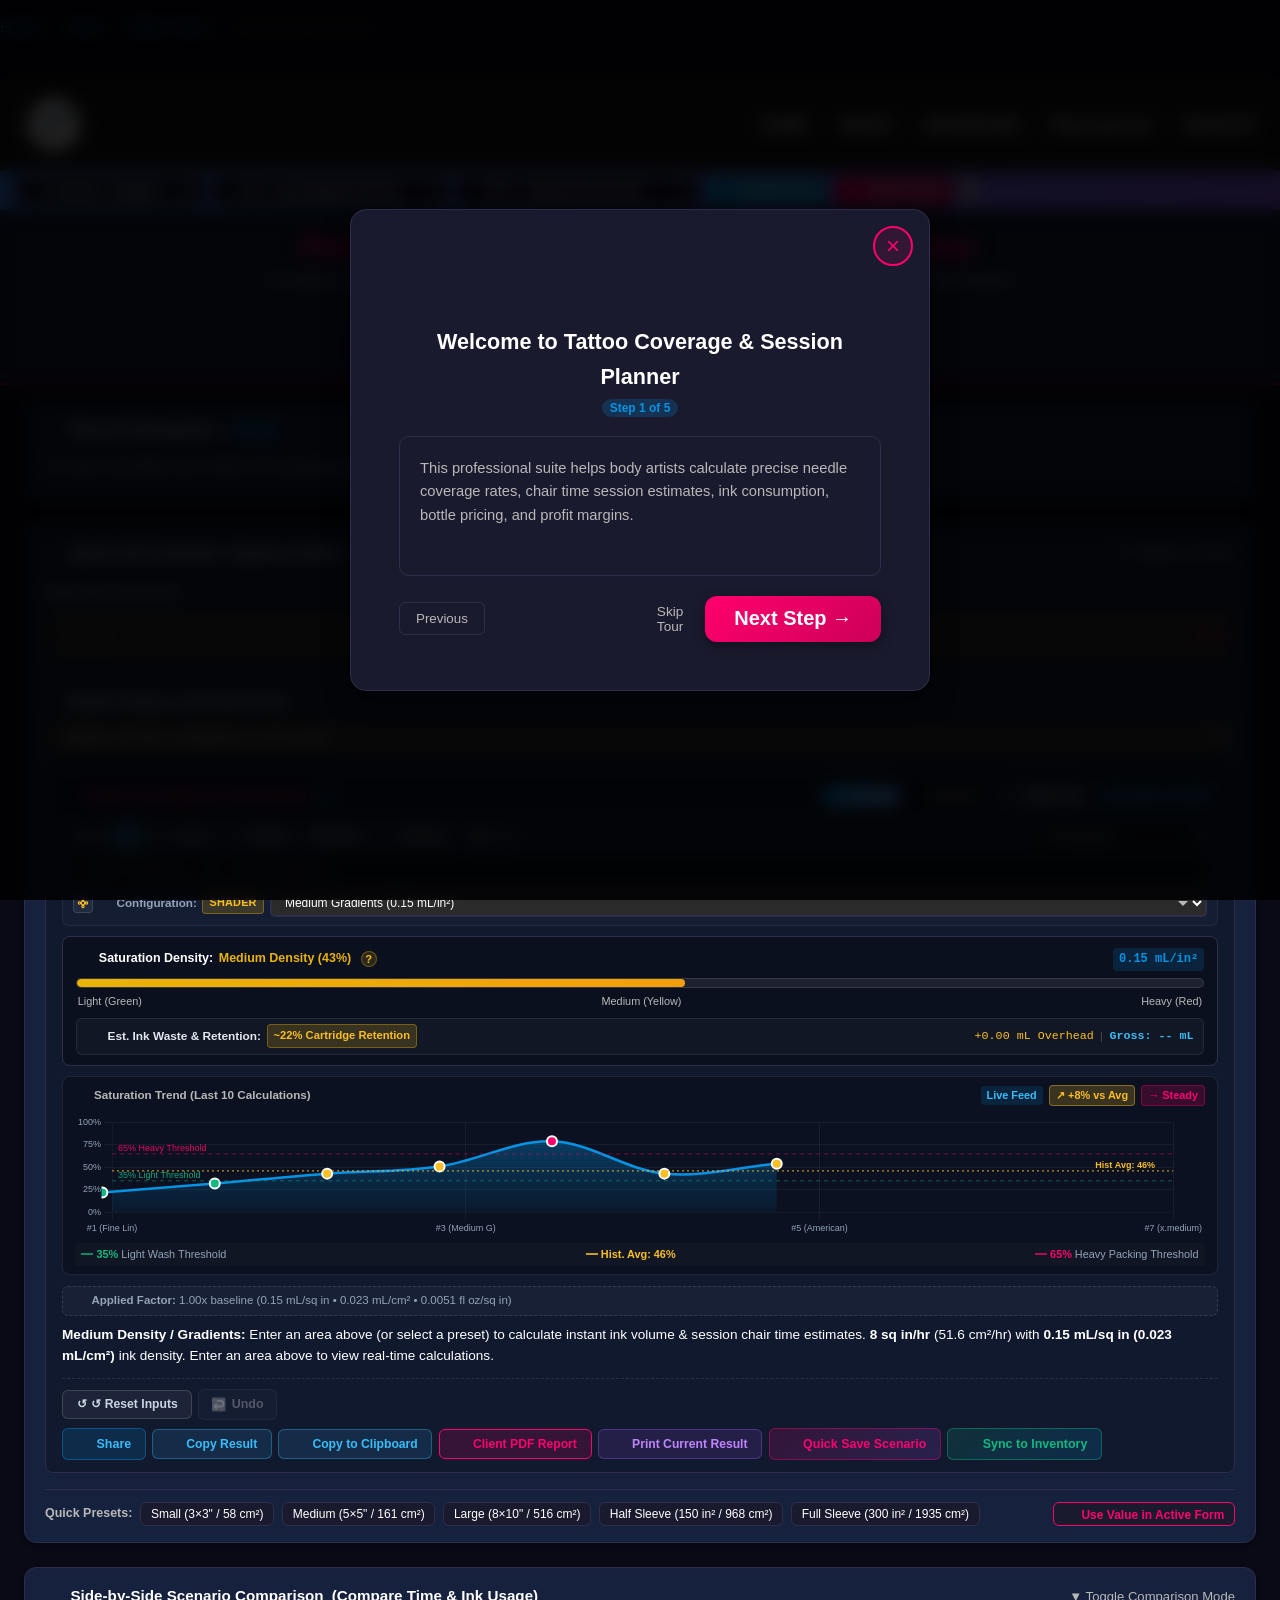
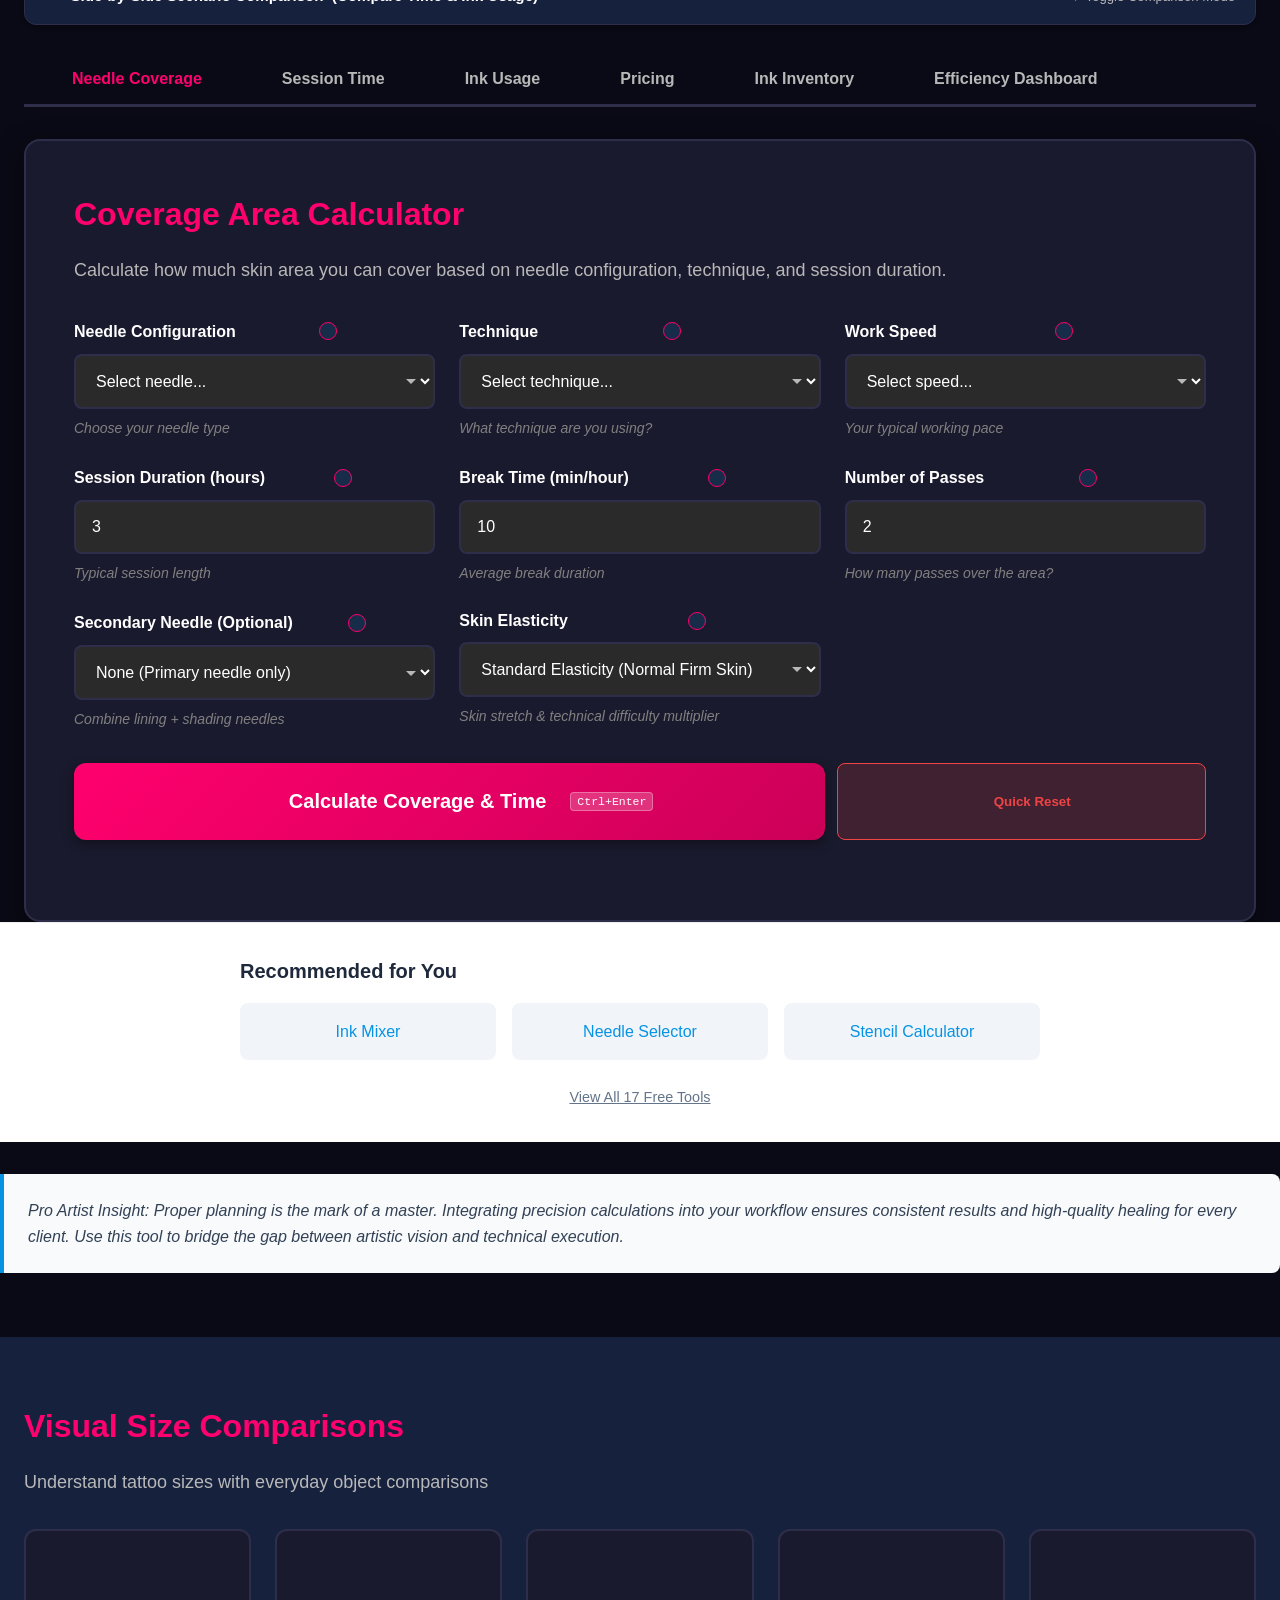
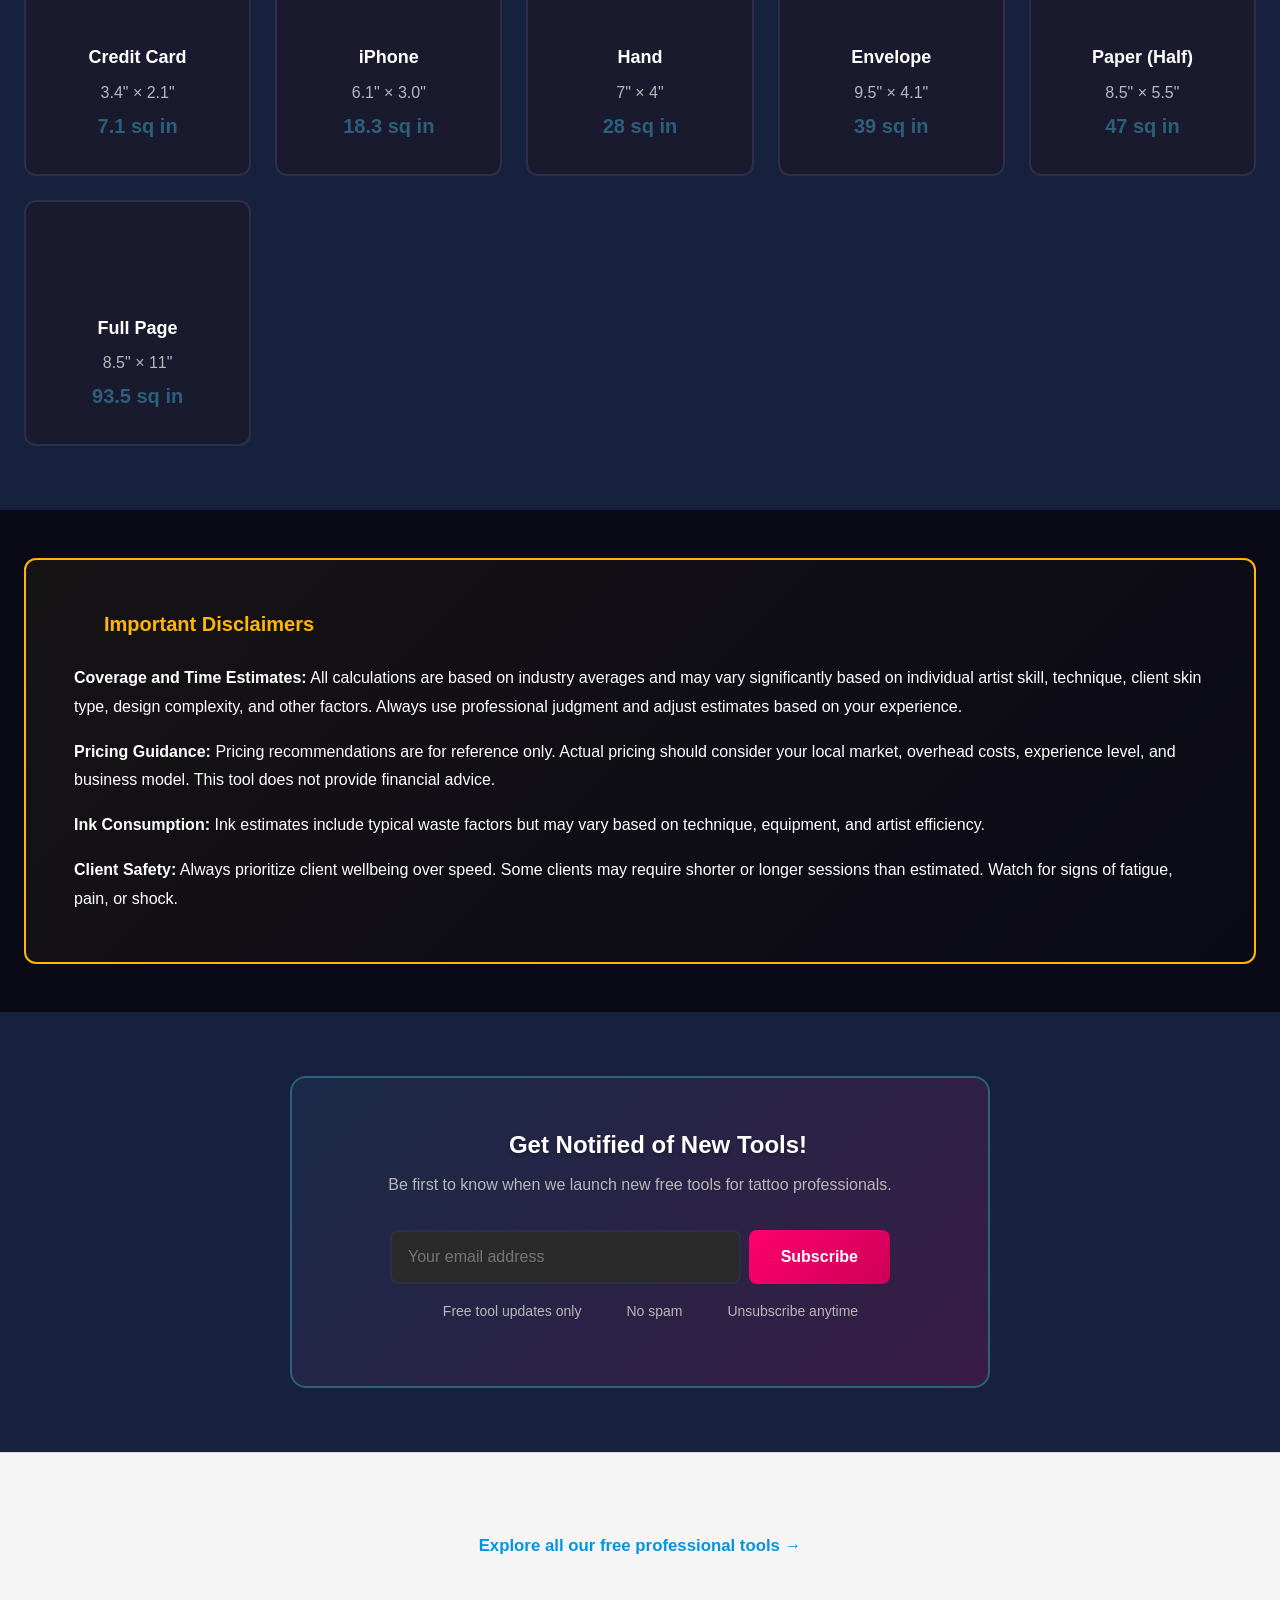
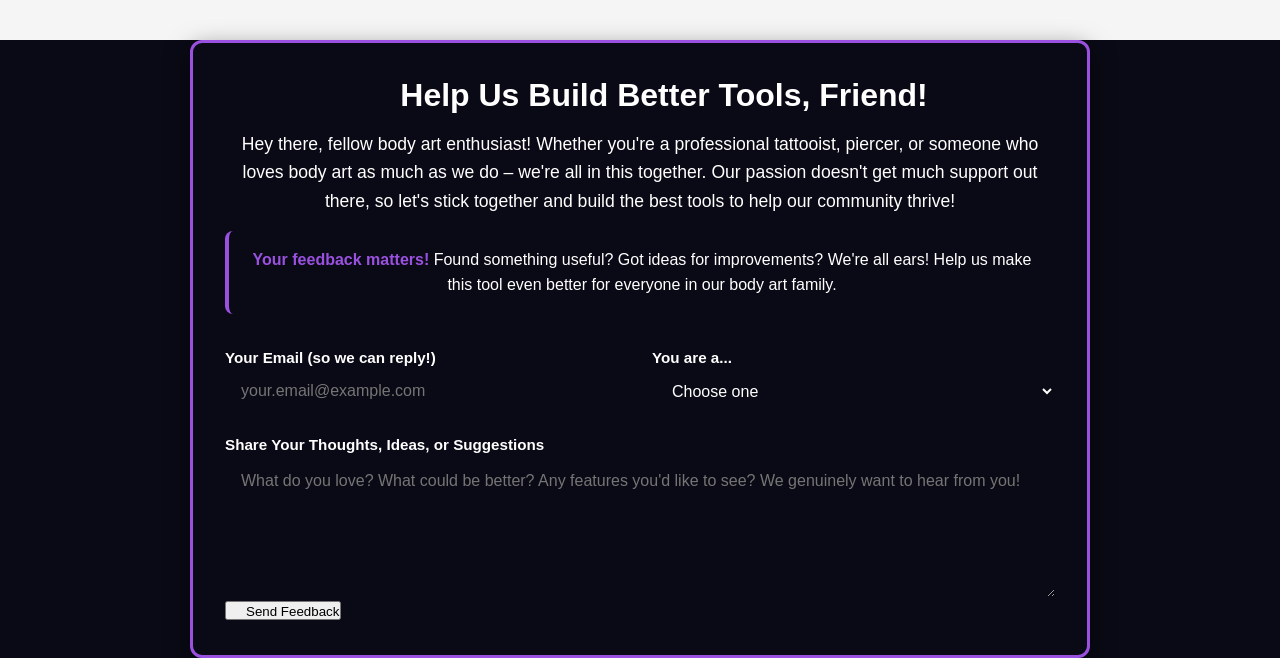
==== commit ec0ee603: "sync index.html from the live site The website copy of this tool moved on and the repo did not, so a" ====
--- a/index.html
+++ b/index.html
@@ -3220,5 +3220,6 @@
     }
 </script>
 
+<script src="../shared/tool-name.js" data-th="เครื่องคำนวณปริมาณหมึกที่ใช้" data-en="Ink Coverage Calculator" defer></script>
 </body>
 </html>
